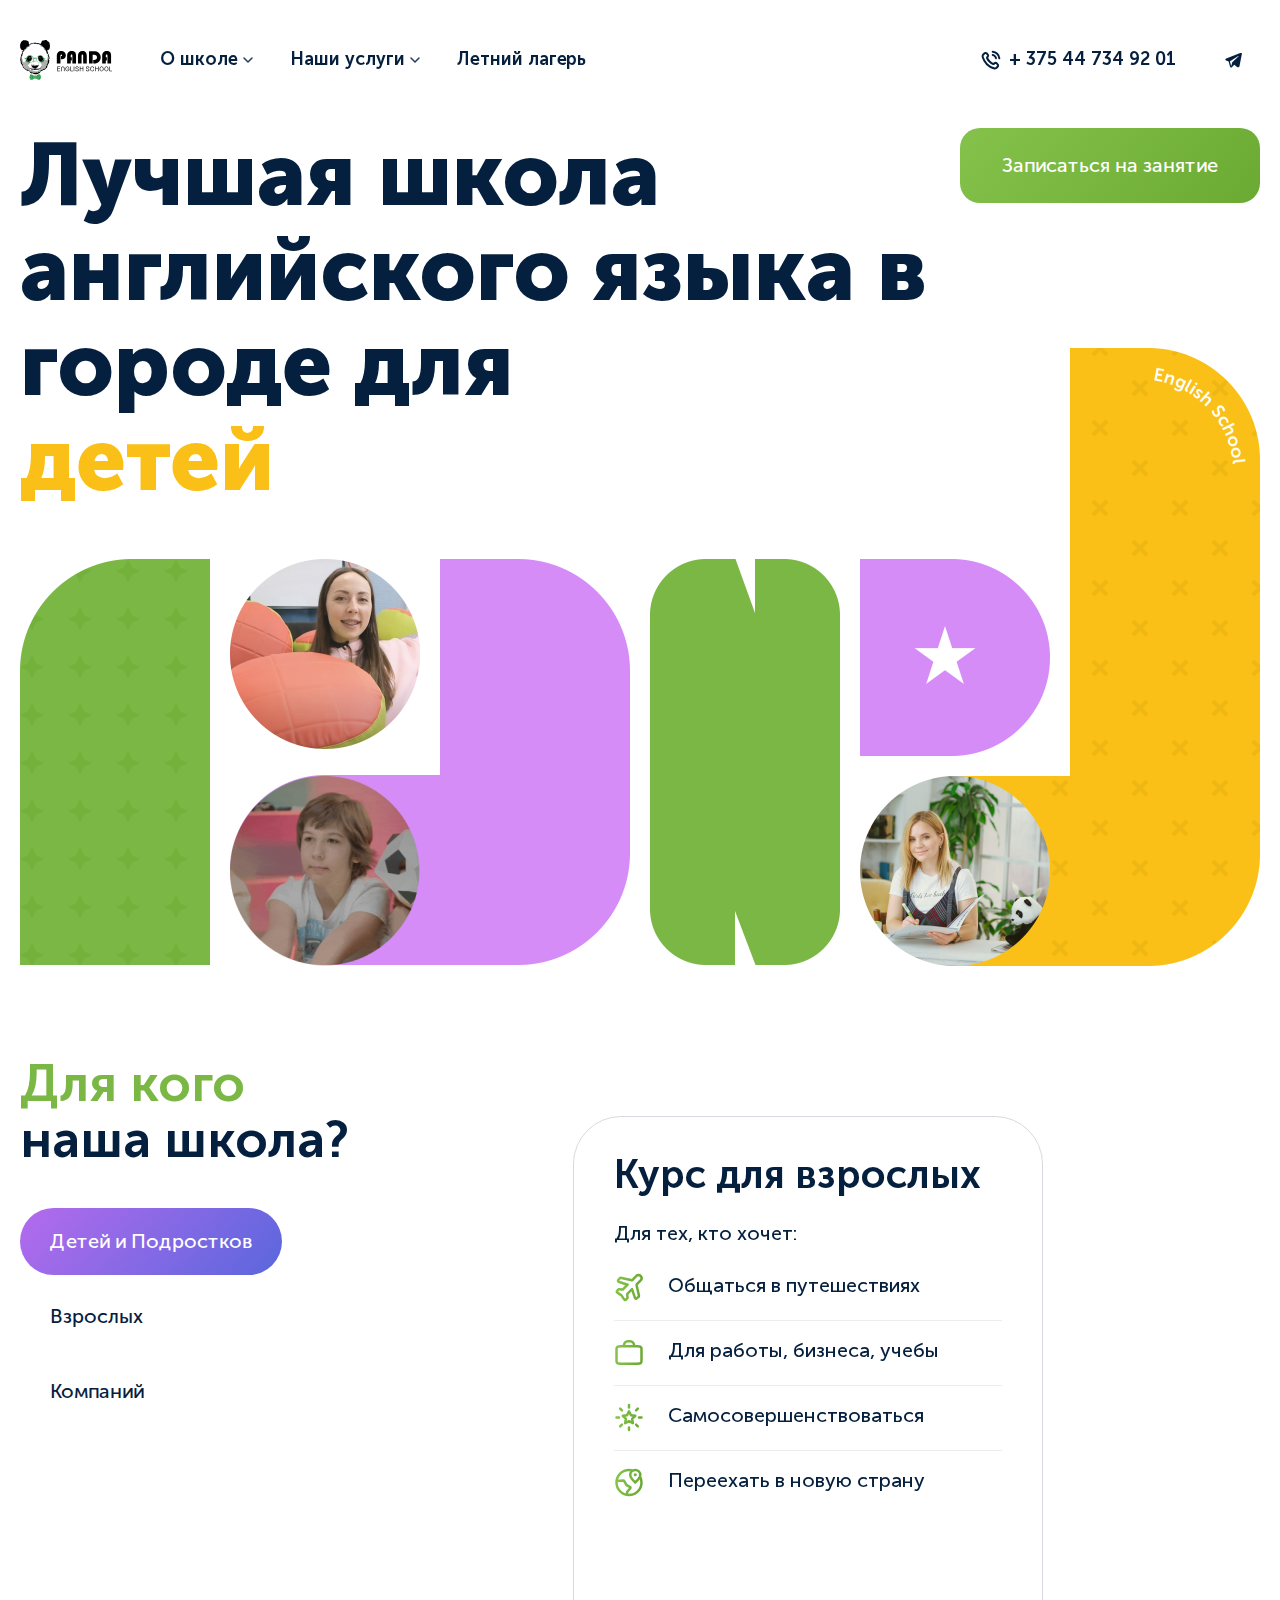
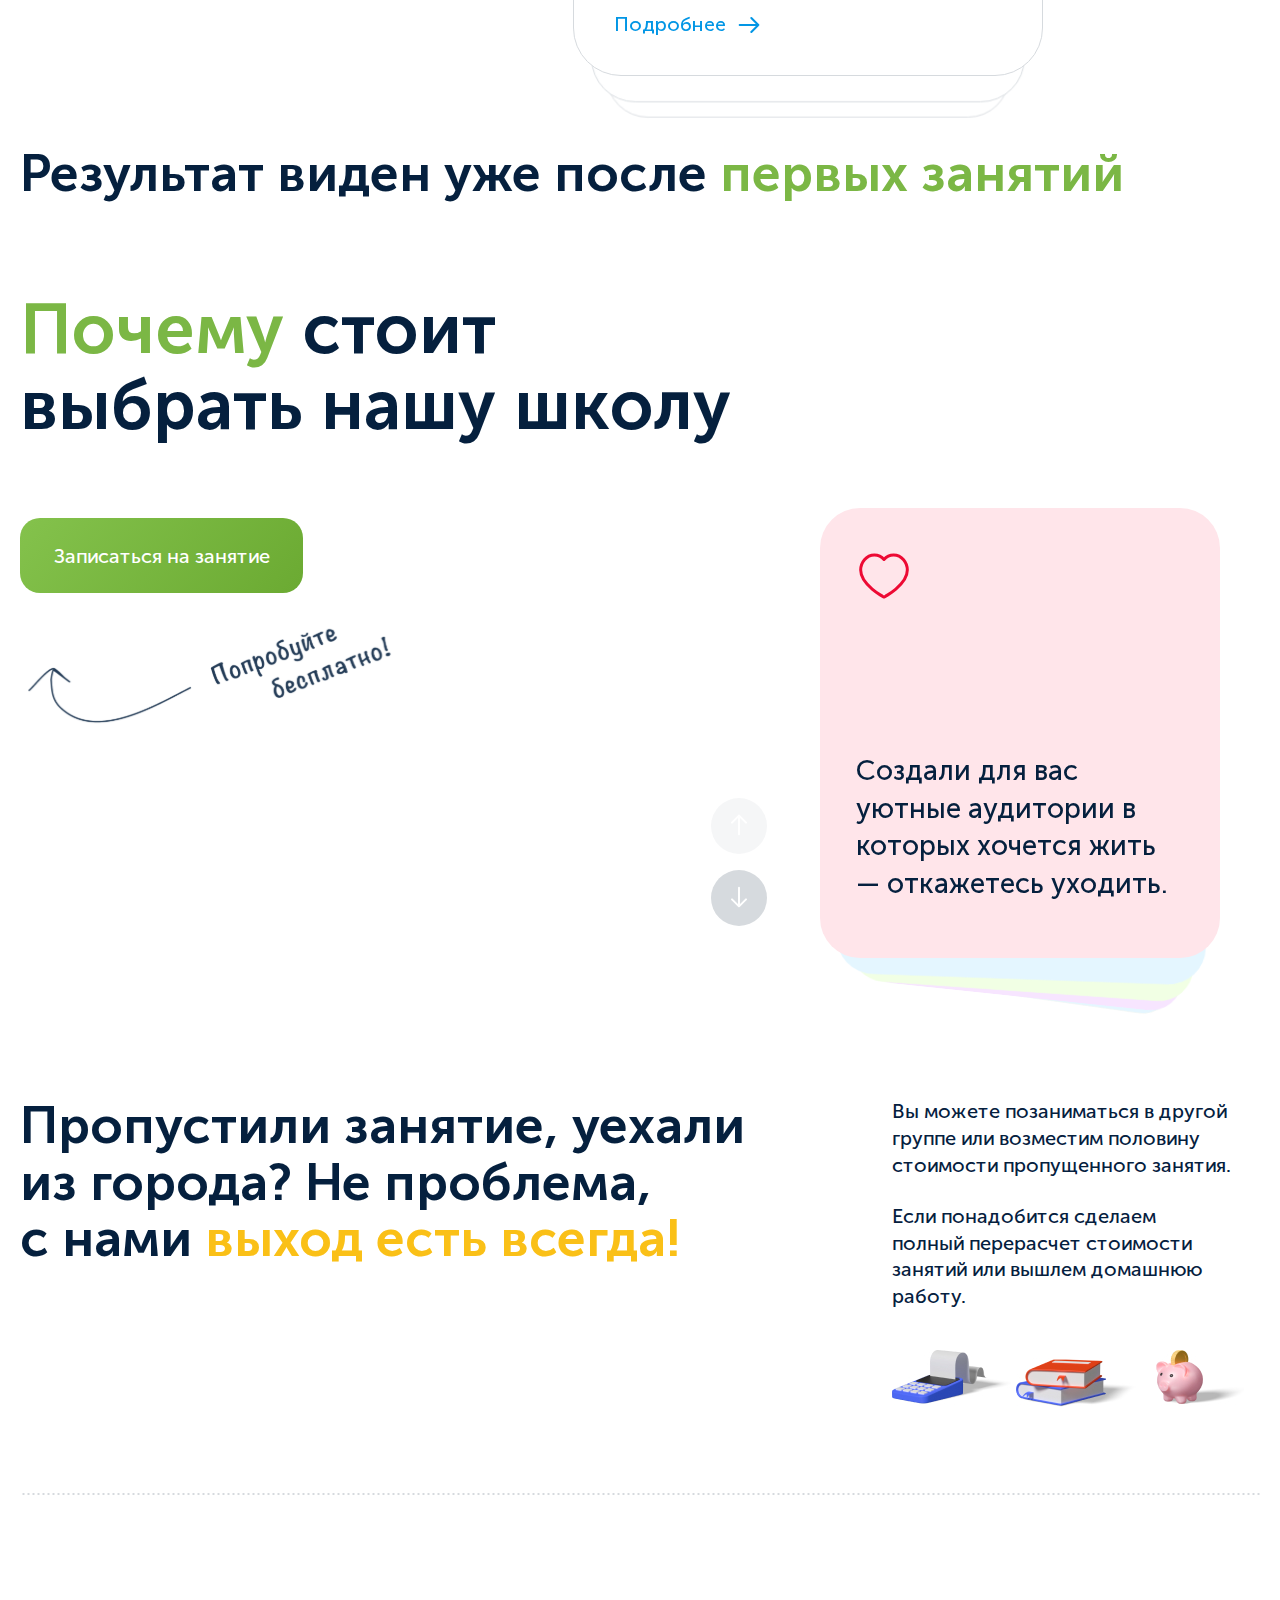
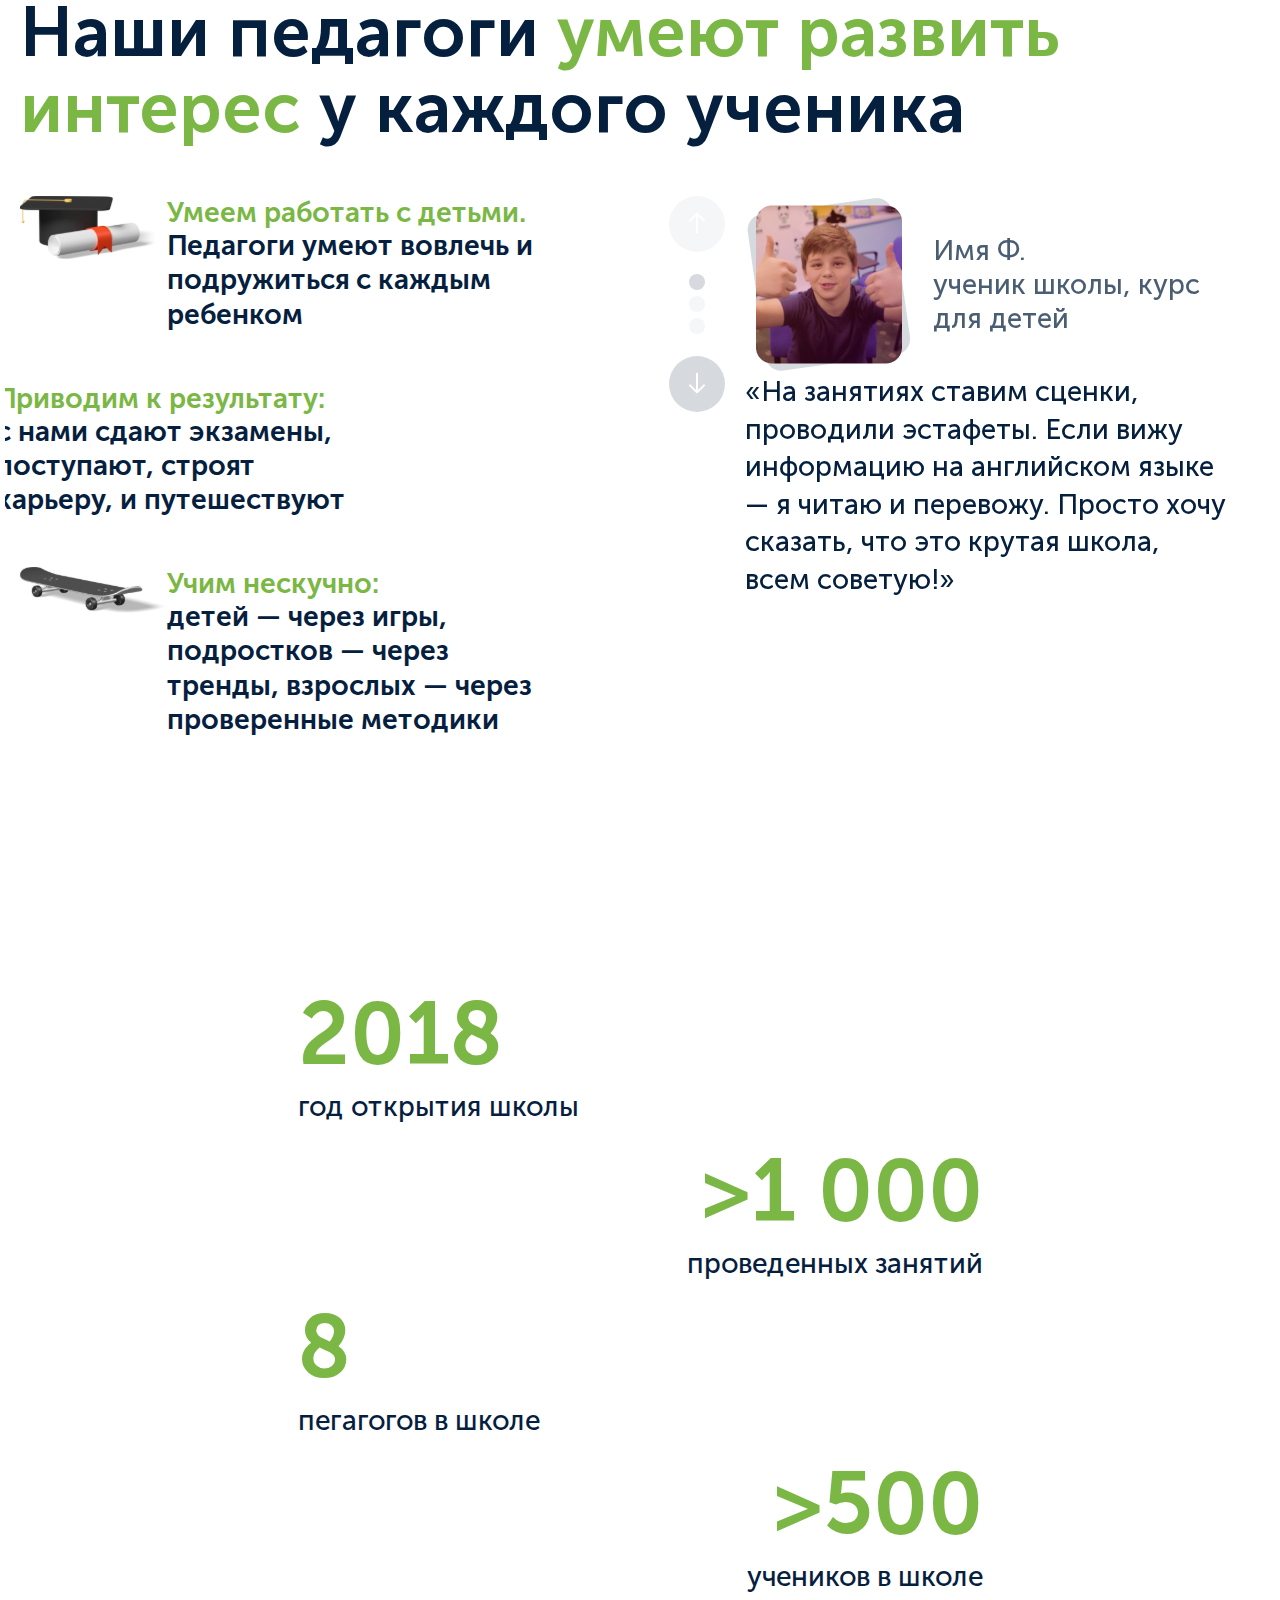
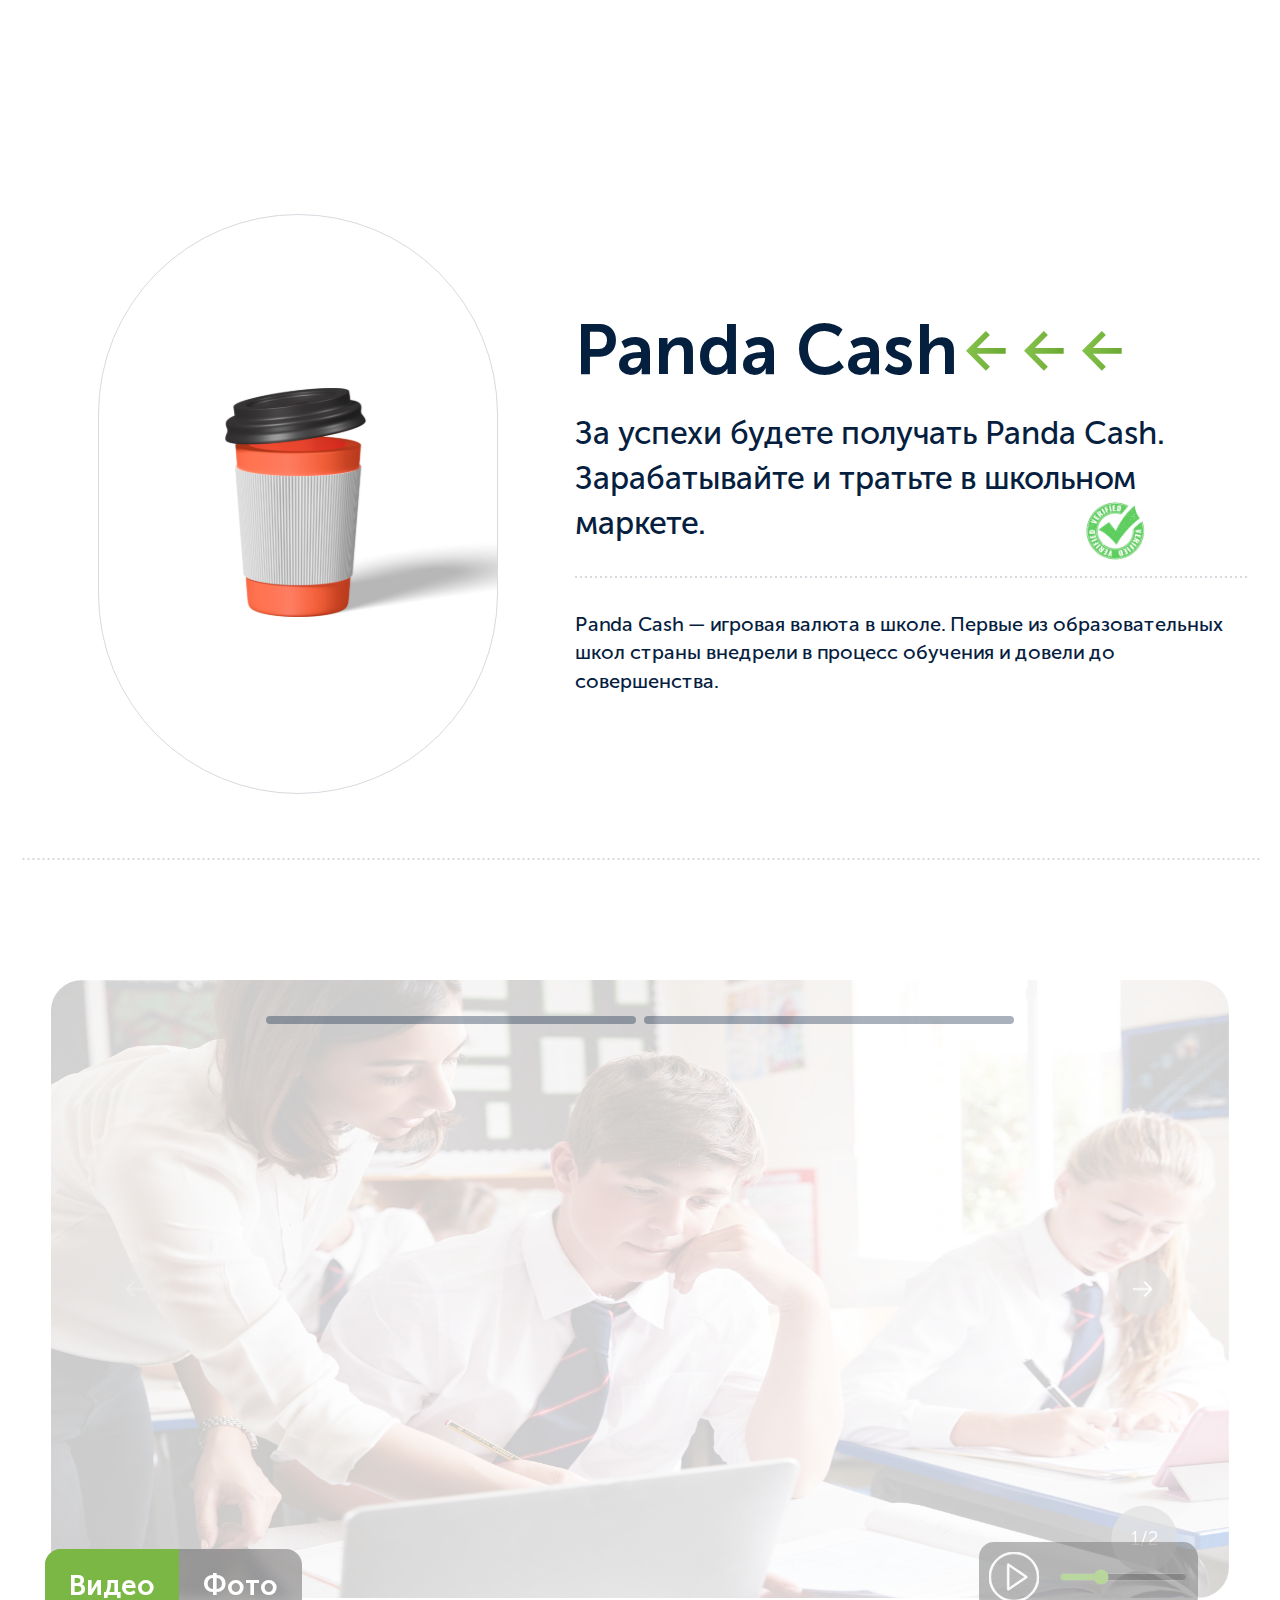
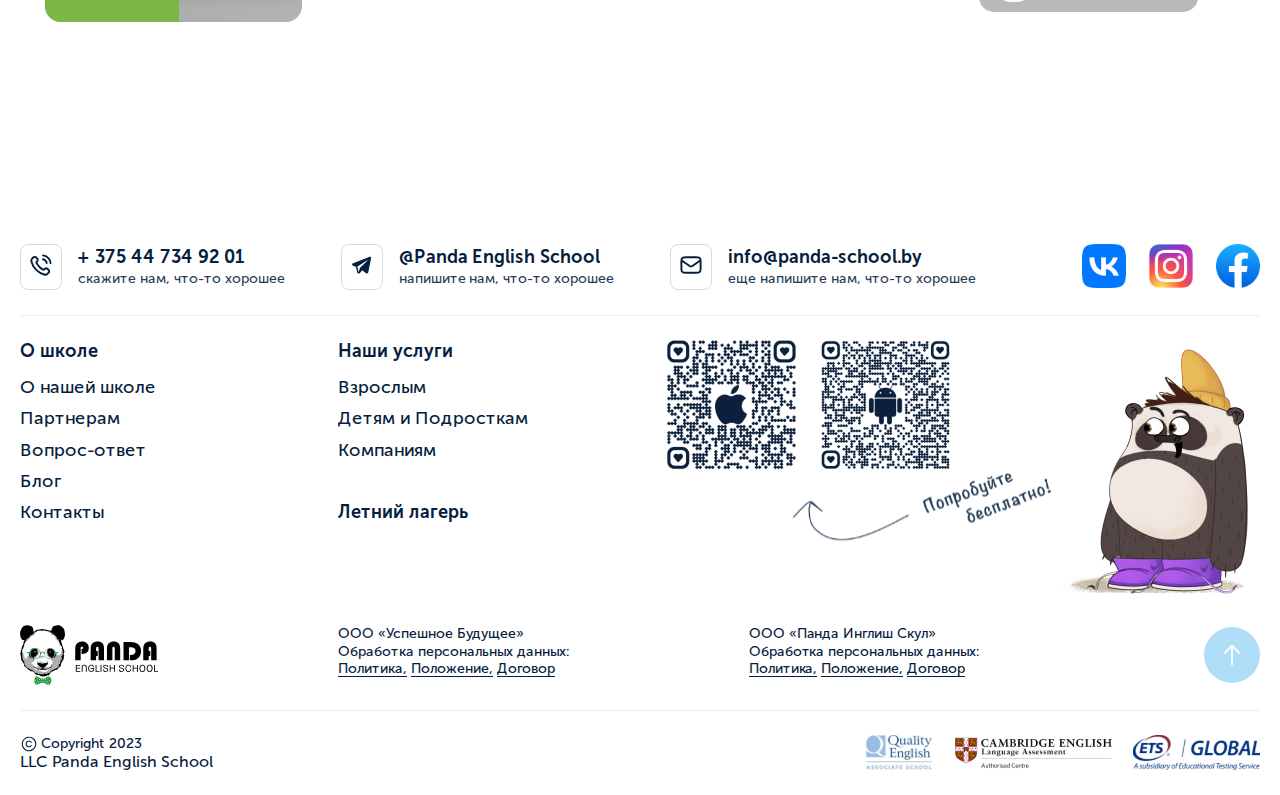
==== index.html @ 30f8fa8a "Add files via upload" ====
<!DOCTYPE html>
<html lang="ru">

<head>
    <meta charset="UTF-8">
    <meta http-equiv="X-UA-Compatible" content="IE=edge">
    <meta name="viewport" content="width=device-width, initial-scale=1.0">
    <link rel="shortcut icon" href="Images/Logos/Logo.svg">
    <link href="css/style.css" rel="stylesheet">
    <link rel="stylesheet" href="css/swiper-bundle.css">
    <title>Panda English School</title>
</head>


<body id="body" class="body">
    <div class="wrapper">
        <div class="header__top">
            <div class="container container__header">
                <div class="header__top-inner">
                    <div class="header__logo">
                        <a href="#">
                            <img src="Images/Logos/Logo-main.svg" alt="Логотип компании Panda English School">
                        </a>
                    </div>
                    <div class="nav">
                        <ul class="nav__list">
                            <li class="nav__items">
                                <div class="nav__title nav__title-menu1">
                                    <button class="nav__title-button">О школе</button>
                                    <div class="nav__title-arrow nav__title-arrow1">
                                        <svg width="12" height="24" viewBox="0 0 12 24" fill="none"
                                            xmlns="http://www.w3.org/2000/svg">
                                            <path d="M2 10L6 14L10 10" stroke="#05203E" stroke-opacity="0.88"
                                                stroke-width="1.5" stroke-linecap="round" stroke-linejoin="round" />
                                        </svg>
                                    </div>
                                </div>
                                <ul id="menu1" class="nav__items-plus nav__items-plus-special1">
                                    <li class="nav__item">
                                        <a href="#" class="nav__link">
                                            <svg width="20" height="20" viewBox="0 0 20 20" fill="none"
                                                xmlns="http://www.w3.org/2000/svg">
                                                <path
                                                    d="M10.8337 9.16667H14.8337C15.7671 9.16667 16.2338 9.16667 16.5903 9.34832C16.9039 9.50811 17.1589 9.76308 17.3187 10.0767C17.5003 10.4332 17.5003 10.8999 17.5003 11.8333V17.5M10.8337 17.5V5.16667C10.8337 4.23325 10.8337 3.76654 10.652 3.41002C10.4922 3.09641 10.2372 2.84144 9.92364 2.68166C9.56712 2.5 9.10041 2.5 8.16699 2.5H5.16699C4.23357 2.5 3.76686 2.5 3.41034 2.68166C3.09674 2.84144 2.84177 3.09641 2.68198 3.41002C2.50033 3.76654 2.50033 4.23325 2.50033 5.16667V17.5M18.3337 17.5H1.66699M5.41699 5.83333H7.91699M5.41699 9.16667H7.91699M5.41699 12.5H7.91699"
                                                    stroke="#05203E" stroke-width="1.5" stroke-linecap="round"
                                                    stroke-linejoin="round" />
                                            </svg>
                                            Наша команда
                                        </a>
                                    </li>
                                    <li class="nav__item">
                                        <a href="#" class="nav__link"><svg width="20" height="21" viewBox="0 0 20 21"
                                                fill="none" xmlns="http://www.w3.org/2000/svg">
                                                <path
                                                    d="M13.3332 6.33333C13.3332 5.55836 13.3332 5.17087 13.248 4.85295C13.0168 3.99022 12.3429 3.31635 11.4802 3.08519C11.1623 3 10.7748 3 9.99984 3C9.22486 3 8.83737 3 8.51946 3.08519C7.65673 3.31635 6.98286 3.99022 6.75169 4.85295C6.6665 5.17087 6.6665 5.55836 6.6665 6.33333M4.33317 18H15.6665C16.5999 18 17.0666 18 17.4232 17.8183C17.7368 17.6586 17.9917 17.4036 18.1515 17.09C18.3332 16.7335 18.3332 16.2668 18.3332 15.3333V9C18.3332 8.06658 18.3332 7.59987 18.1515 7.24335C17.9917 6.92975 17.7368 6.67478 17.4232 6.51499C17.0666 6.33333 16.5999 6.33333 15.6665 6.33333H4.33317C3.39975 6.33333 2.93304 6.33333 2.57652 6.51499C2.26292 6.67478 2.00795 6.92975 1.84816 7.24335C1.6665 7.59987 1.6665 8.06658 1.6665 9V15.3333C1.6665 16.2668 1.6665 16.7335 1.84816 17.09C2.00795 17.4036 2.26292 17.6586 2.57652 17.8183C2.93304 18 3.39975 18 4.33317 18Z"
                                                    stroke="#05203E" stroke-width="1.5" stroke-linecap="round"
                                                    stroke-linejoin="round" />
                                            </svg>
                                            Партнерам
                                        </a>
                                    </li>
                                    <li class="nav__item">
                                        <a href="#" class="nav__link">
                                            <svg width="20" height="20" viewBox="0 0 20 20" fill="none"
                                                xmlns="http://www.w3.org/2000/svg">
                                                <g clip-path="url(#clip0_569_7644)">
                                                    <path
                                                        d="M7.57533 7.5C7.77125 6.94306 8.15795 6.47343 8.66695 6.17428C9.17596 5.87514 9.7744 5.76579 10.3563 5.8656C10.9382 5.96541 11.466 6.26794 11.8462 6.71961C12.2264 7.17128 12.4345 7.74294 12.4337 8.33334C12.4337 10 9.93366 10.8333 9.93366 10.8333M10.0003 14.1667H10.0087M18.3337 10C18.3337 14.6024 14.6027 18.3333 10.0003 18.3333C5.39795 18.3333 1.66699 14.6024 1.66699 10C1.66699 5.39763 5.39795 1.66667 10.0003 1.66667C14.6027 1.66667 18.3337 5.39763 18.3337 10Z"
                                                        stroke="#05203E" stroke-width="1.5" stroke-linecap="round"
                                                        stroke-linejoin="round" />
                                                </g>
                                                <defs>
                                                    <clipPath id="clip0_569_7644">
                                                        <rect width="20" height="20" fill="white" />
                                                    </clipPath>
                                                </defs>
                                            </svg>
                                            Вопрос-ответ
                                        </a>
                                    </li>
                                    <li class="nav__item">
                                        <a href="#" class="nav__link">
                                            <svg width="20" height="21" viewBox="0 0 20 21" fill="none"
                                                xmlns="http://www.w3.org/2000/svg">
                                                <path
                                                    d="M8.33317 12.6123C9.36112 12.0181 10.6385 12.0181 11.6664 12.6123M1.6665 13L2.25108 7.15426C2.27324 6.93262 2.28432 6.8218 2.30132 6.72673C2.50169 5.60584 3.43417 4.76196 4.56944 4.67412C4.66573 4.66666 4.7771 4.66666 4.99984 4.66666M18.3332 13L17.7486 7.15426C17.7264 6.93263 17.7154 6.8218 17.6984 6.72673C17.498 5.60584 16.5655 4.76196 15.4302 4.67412C15.3339 4.66666 15.2226 4.66666 14.9998 4.66666M7.35686 10.643C8.65861 11.9447 8.65861 14.0553 7.35686 15.357C6.05512 16.6588 3.94457 16.6588 2.64281 15.357C1.34107 14.0553 1.34107 11.9447 2.64281 10.643C3.94456 9.34123 6.05511 9.34123 7.35686 10.643ZM17.3569 10.643C18.6586 11.9447 18.6586 14.0553 17.3569 15.357C16.0551 16.6588 13.9446 16.6588 12.6428 15.357C11.3411 14.0553 11.3411 11.9447 12.6428 10.643C13.9446 9.34123 16.0551 9.34123 17.3569 10.643Z"
                                                    stroke="#05203E" stroke-width="1.5" stroke-linecap="round"
                                                    stroke-linejoin="round" />
                                            </svg>
                                            Блог
                                        </a>
                                    </li>
                                    <li class="nav__item">
                                        <a href="#" class="nav__link">
                                            <svg width="20" height="20" viewBox="0 0 20 20" fill="none"
                                                xmlns="http://www.w3.org/2000/svg">
                                                <g clip-path="url(#clip0_569_7646)">
                                                    <path
                                                        d="M4.16699 11.9053C2.62419 12.5859 1.66699 13.5343 1.66699 14.5833C1.66699 16.6544 5.39795 18.3333 10.0003 18.3333C14.6027 18.3333 18.3337 16.6544 18.3337 14.5833C18.3337 13.5343 17.3765 12.5859 15.8337 11.9053M15.0003 6.66667C15.0003 10.0531 11.2503 11.6667 10.0003 14.1667C8.75033 11.6667 5.00033 10.0531 5.00033 6.66667C5.00033 3.90525 7.2389 1.66667 10.0003 1.66667C12.7617 1.66667 15.0003 3.90525 15.0003 6.66667ZM10.8337 6.66667C10.8337 7.12691 10.4606 7.5 10.0003 7.5C9.54009 7.5 9.16699 7.12691 9.16699 6.66667C9.16699 6.20643 9.54009 5.83334 10.0003 5.83334C10.4606 5.83334 10.8337 6.20643 10.8337 6.66667Z"
                                                        stroke="#05203E" stroke-width="1.5" stroke-linecap="round"
                                                        stroke-linejoin="round" />
                                                </g>
                                                <defs>
                                                    <clipPath id="clip0_569_7646">
                                                        <rect width="20" height="20" fill="white" />
                                                    </clipPath>
                                                </defs>
                                            </svg>
                                            Контакты
                                        </a>
                                    </li>
                                </ul>
                            </li>
                            <li class="nav__items ">
                                <div class="nav__title nav__title-menu2">
                                    <button class="nav__title-button">Наши услуги</button>
                                    <div class="nav__title-arrow nav__title-arrow2">
                                        <svg width="12" height="24" viewBox="0 0 12 24" fill="none"
                                            xmlns="http://www.w3.org/2000/svg">
                                            <path d="M2 10L6 14L10 10" stroke="#05203E" stroke-opacity="0.88"
                                                stroke-width="1.5" stroke-linecap="round" stroke-linejoin="round" />
                                        </svg>
                                    </div>
                                </div>
                                <ul id="menu2" class="nav__items-plus nav__items-plus-special2">
                                    <li class="nav__item">
                                        <a href="#" class="nav__link">
                                            <svg width="20" height="20" viewBox="0 0 20 20" fill="none"
                                                xmlns="http://www.w3.org/2000/svg">
                                                <path
                                                    d="M16.6663 17.5C16.6663 16.337 16.6663 15.7555 16.5228 15.2824C16.1996 14.217 15.366 13.3834 14.3006 13.0602C13.8275 12.9167 13.246 12.9167 12.083 12.9167H7.91634C6.75337 12.9167 6.17189 12.9167 5.69872 13.0602C4.63339 13.3834 3.79971 14.217 3.47654 15.2824C3.33301 15.7555 3.33301 16.337 3.33301 17.5M13.7497 6.25C13.7497 8.32107 12.0707 10 9.99967 10C7.92861 10 6.24967 8.32107 6.24967 6.25C6.24967 4.17893 7.92861 2.5 9.99967 2.5C12.0707 2.5 13.7497 4.17893 13.7497 6.25Z"
                                                    stroke="#05203E" stroke-width="1.5" stroke-linecap="round"
                                                    stroke-linejoin="round" />
                                            </svg>
                                            Взрослым
                                        </a>
                                    </li>
                                    <li class="nav__item">
                                        <a href="#" class="nav__link">
                                            <svg width="20" height="20" viewBox="0 0 20 20" fill="none"
                                                xmlns="http://www.w3.org/2000/svg">
                                                <path
                                                    d="M9.99967 18.1667C13.513 18.1667 16.483 15.3833 17.4555 12.1875C17.6738 11.4692 19.1663 11.4692 19.1663 9.91667C19.1663 8.36417 17.6597 8.27501 17.4159 7.52001C16.4047 4.38959 13.4663 1.66667 9.99967 1.66667C6.53092 1.66667 3.59134 4.39167 2.58176 7.52501C2.33926 8.27917 0.833008 8.33751 0.833008 9.91667C0.833008 11.4958 2.32967 11.4958 2.55592 12.2258C3.54009 15.4017 6.50051 18.1667 9.99967 18.1667Z"
                                                    stroke="#05203E" stroke-width="1.5" />
                                                <path d="M17.4163 7.52001C16.405 4.38959 13.4667 1.66667 10 1.66667"
                                                    stroke="#05203E" stroke-width="1.5" stroke-linecap="round" />
                                                <path
                                                    d="M7.95866 9C7.95866 9.34416 7.86533 9.64666 7.72533 9.85666C7.58408 10.0683 7.41199 10.1667 7.25033 10.1667C7.08866 10.1667 6.91699 10.0683 6.77533 9.85666C6.63533 9.64666 6.54199 9.34416 6.54199 9C6.54199 8.65541 6.63533 8.35333 6.77533 8.14333C6.91699 7.93166 7.08866 7.83333 7.25033 7.83333C7.41241 7.83333 7.58408 7.93166 7.72533 8.14333C7.86533 8.35333 7.95866 8.65583 7.95866 9ZM13.4587 9C13.4587 9.34416 13.3653 9.64666 13.2253 9.85666C13.0841 10.0683 12.912 10.1667 12.7503 10.1667C12.5887 10.1667 12.4166 10.0683 12.2753 9.85666C12.1353 9.64666 12.042 9.34416 12.042 9C12.042 8.65541 12.1353 8.35333 12.2753 8.14333C12.4166 7.93166 12.5887 7.83333 12.7503 7.83333C12.912 7.83333 13.0841 7.93166 13.2253 8.14333C13.3653 8.35333 13.4587 8.65583 13.4587 9Z"
                                                    fill="#05203E" stroke="#05203E" stroke-width="0.5" />
                                                <path fill-rule="evenodd" clip-rule="evenodd"
                                                    d="M7.70703 13.2292C8.5112 13.7708 9.27703 14.0417 10.0033 14.0417C10.7291 14.0417 11.4487 13.7713 12.1616 13.2313"
                                                    fill="#05203E" />
                                                <path
                                                    d="M7.70703 13.2292C8.5112 13.7708 9.27703 14.0417 10.0033 14.0417C10.7291 14.0417 11.4487 13.7712 12.1616 13.2312M13.2195 2.58333C13.3312 3.38916 13.0858 3.97791 12.4824 4.34958C11.8795 4.72125 10.8995 4.89541 9.54286 4.87208"
                                                    stroke="#05203E" stroke-width="1.5" stroke-linecap="round" />
                                            </svg>
                                            Детям и Подросткам
                                        </a>
                                    </li>
                                    <li class="nav__item">
                                        <a href="#" class="nav__link">
                                            <svg width="20" height="20" viewBox="0 0 20 20" fill="none"
                                                xmlns="http://www.w3.org/2000/svg">
                                                <path
                                                    d="M2.5 17.5H17.5M5 15V8.33333M8.33333 15V8.33333M11.6667 15V8.33333M15 15V8.33333M16.6667 5.83333L10.3533 1.88749C10.2252 1.80738 10.1611 1.76732 10.0923 1.75171C10.0315 1.7379 9.96845 1.7379 9.90767 1.75171C9.83894 1.76732 9.77485 1.80738 9.64667 1.88749L3.33333 5.83333H16.6667Z"
                                                    stroke="#05203E" stroke-width="1.5" stroke-linecap="round"
                                                    stroke-linejoin="round" />
                                            </svg>
                                            Компаниям
                                        </a>
                                    </li>
                                </ul>
                            </li>
                            <li class="nav__items">
                                <a href="#" class="nav__title  nav__title--special">Летний лагерь</a>
                            </li>
                        </ul>
                        <div class="nav__contacts">
                            <div class="socials socials__header">
                                <a href="#" class="socials__link">
                                    <img src="Images/Icons/Icons socials/vk 1.svg"
                                        alt="Логотип социальной сети Вконтакте">
                                </a>
                                <a href="#" class="socials__link">
                                    <img src="Images/Icons/Icons socials/inst 1.svg"
                                        alt="Логотип социальной сети Инстаграмм">
                                </a>
                                <a href="#" class="socials__link">
                                    <img src="Images/Icons/Icons socials/fb 1.svg"
                                        alt="Логотип социальной сети Фейсбук">
                                </a>
                                <a href="#" class="socials__link">
                                    <img src="Images/Icons/Icons socials/tg 1.svg"
                                        alt="Логотип социальной сети Телеграмм">
                                </a>
                            </div>
                            <div class="nav__contacts-tel">
                                <svg width="20" height="20" viewBox="0 0 20 20" fill="none"
                                    xmlns="http://www.w3.org/2000/svg">
                                    <g clip-path="url(#clip0_608_1579)">
                                        <path
                                            d="M11.708 4.99999C12.522 5.15879 13.27 5.55687 13.8564 6.14327C14.4428 6.72967 14.8409 7.47771 14.9997 8.29166M11.708 1.66666C13.3991 1.85452 14.976 2.6118 16.1799 3.81416C17.3838 5.01652 18.143 6.5925 18.333 8.28332M8.52219 11.5525C7.52088 10.5512 6.73022 9.41903 6.15022 8.21101C6.10033 8.10711 6.07539 8.05515 6.05622 7.98941C5.98812 7.75578 6.03704 7.4689 6.17871 7.27104C6.21858 7.21536 6.26621 7.16773 6.36147 7.07247C6.65281 6.78114 6.79848 6.63547 6.89372 6.48898C7.25288 5.93658 7.25288 5.22442 6.89372 4.67202C6.79848 4.52553 6.65281 4.37987 6.36147 4.08853L6.19908 3.92614C5.75621 3.48327 5.53478 3.26183 5.29696 3.14155C4.82399 2.90232 4.26544 2.90232 3.79247 3.14155C3.55465 3.26183 3.33322 3.48327 2.89035 3.92614L2.75899 4.0575C2.31763 4.49885 2.09696 4.71953 1.92842 5.01955C1.7414 5.35247 1.60693 5.86955 1.60807 6.2514C1.60909 6.59552 1.67585 6.83071 1.80935 7.30108C2.52683 9.82891 3.88056 12.2142 5.87054 14.2042C7.86052 16.1942 10.2458 17.5479 12.7737 18.2654C13.244 18.3989 13.4792 18.4656 13.8233 18.4667C14.2052 18.4678 14.7223 18.3333 15.0552 18.1463C15.3552 17.9778 15.5759 17.7571 16.0172 17.3157L16.1486 17.1844C16.5915 16.7415 16.8129 16.5201 16.9332 16.2823C17.1724 15.8093 17.1724 15.2507 16.9332 14.7778C16.8129 14.54 16.5915 14.3185 16.1486 13.8757L15.9862 13.7133C15.6949 13.4219 15.5492 13.2763 15.4027 13.181C14.8503 12.8219 14.1382 12.8219 13.5858 13.181C13.4393 13.2763 13.2936 13.4219 13.0023 13.7133C12.907 13.8085 12.8594 13.8562 12.8037 13.896C12.6058 14.0377 12.319 14.0866 12.0853 14.0185C12.0196 13.9994 11.9676 13.9744 11.8637 13.9245C10.6557 13.3445 9.52351 12.5539 8.52219 11.5525Z"
                                            stroke="#05203E" stroke-width="2" stroke-linecap="round"
                                            stroke-linejoin="round" />
                                    </g>
                                    <defs>
                                        <clipPath id="clip0_608_1579">
                                            <rect width="20" height="20" fill="white" />
                                        </clipPath>
                                    </defs>
                                </svg>
                                <a class="nav__contacts-button" href="tel:+375447349201">+ 375 44 734 92
                                    01</a>
                            </div>
                            <a href="#" class="nav__contacts-tg">
                                <svg width="20" height="20" viewBox="0 0 20 20" fill="none"
                                    xmlns="http://www.w3.org/2000/svg">
                                    <path fill-rule="evenodd" clip-rule="evenodd"
                                        d="M15.4023 16.4917V16.49L15.4173 16.4542L17.9165 3.85417V3.81417C17.9165 3.5 17.7998 3.22584 17.5481 3.06167C17.3273 2.9175 17.0731 2.9075 16.8948 2.92084C16.7288 2.93585 16.565 2.96939 16.4065 3.02084C16.3389 3.04263 16.2722 3.06709 16.2065 3.09417L16.1956 3.09834L2.26231 8.56417L2.25815 8.56584C2.21579 8.5803 2.17432 8.59727 2.13398 8.61667C2.03489 8.66119 1.93981 8.71416 1.84981 8.775C1.67065 8.89834 1.32981 9.18833 1.38731 9.64833C1.43481 10.03 1.69731 10.2717 1.87481 10.3975C1.97958 10.4709 2.09223 10.5324 2.21065 10.5808L2.23731 10.5925L2.24565 10.595L2.25148 10.5975L4.68981 11.4183C4.68148 11.5708 4.69648 11.7267 4.73731 11.8808L5.95815 16.5133C6.02484 16.7659 6.16895 16.9911 6.37025 17.1575C6.57154 17.324 6.81991 17.4231 7.08046 17.4412C7.34101 17.4592 7.60066 17.3951 7.82295 17.258C8.04524 17.1209 8.21899 16.9176 8.31981 16.6767L10.2265 14.6383L13.5006 17.1483L13.5473 17.1683C13.8448 17.2983 14.1223 17.3392 14.3765 17.305C14.6306 17.27 14.8323 17.1633 14.984 17.0425C15.1594 16.9003 15.2992 16.7191 15.3923 16.5133L15.399 16.4992L15.4015 16.4942L15.4023 16.4917ZM5.94565 11.5625C5.93213 11.5111 5.93534 11.4567 5.95482 11.4073C5.9743 11.3578 6.00904 11.3159 6.05398 11.2875L14.3215 6.0375C14.3215 6.0375 14.8081 5.74167 14.7906 6.0375C14.7906 6.0375 14.8773 6.08917 14.6165 6.33167C14.3698 6.5625 8.72398 12.0133 8.15231 12.565C8.12053 12.5959 8.09826 12.6352 8.08815 12.6783L7.16648 16.195L5.94565 11.5617V11.5625Z"
                                        fill="#05203E" />
                                </svg>
                            </a>
                        </div>
                    </div>
                    <a class="burger-icon" href="#">
                        <span></span>
                    </a>
                </div>
            </div>
        </div>
        <header class="header">
            <section class="header__hero hero">
                <div class="container">
                    <div class="hero__inner">
                        <div class="hero__content">
                            <h1 class="hero__title">Лучшая школа английского языка в городе для<span id="title-change"
                                    class="hero__title-mod">детей</span>
                            </h1>
                            <a href="#" class="hero__button button" id="button-change">
                                Записаться на занятие
                            </a>
                        </div>
                        <div class="hero__img">
                            <img src="Images/Content/hero.jpg"
                                alt="Дополнительный логотип компании Panda English School">
                        </div>
                    </div>
                </div>
            </section>
        </header>


        <main class="main">
            <section class="main__who who">
                <div class="container">
                    <div class="who__inner">
                        <div class="who__content">
                            <h3 class="who__title title52"><span>Для кого</span>
                                наша школа?
                            </h3>
                            <div class="who__pagination">
                            </div>
                        </div>
                        <div class="who__slider swiper" effect="cards" grab-cursor="true">
                            <div class="who__slider-inner swiper-wrapper">
                                <div class="who__slide swiper-slide">
                                    <div class="who__slide-content">
                                        <div class="who__slide-title">
                                            <h3>Курс для взрослых</h3>
                                        </div>
                                        <p class="who__slide-subtitle">Для тех, кто хочет:</p>
                                        <ul class="who__slide-list">
                                            <li class="who__slide-item">
                                                <img src="Images/Icons/icons-swiper/plane-swiper.svg" alt="">
                                                Общаться в путешествиях
                                            </li>
                                            <li class="who__slide-item">
                                                <img src="Images/Icons/icons-swiper/briefcase-swiper.svg" alt="">
                                                Для работы, бизнеса, учебы
                                            </li>
                                            <li class="who__slide-item">
                                                <img src="Images/Icons/icons-swiper/star-swiper.svg" alt="">
                                                Самосовершенствоваться
                                            </li>
                                            <li class="who__slide-item">
                                                <img src="Images/Icons/icons-swiper/globe-swiper.svg" alt="">
                                                Переехать в новую страну
                                            </li>
                                        </ul>
                                        <div class="who__slide-link">
                                            <a class="link-arrow" href="#">Подробнее
                                                <img src="Images/arrows/blue-right.svg" alt="">
                                            </a>
                                        </div>
                                    </div>
                                </div>
                                <div class="who__slide swiper-slide">
                                    <div class="who__slide-content">
                                        <div class="who__slide-title">
                                            <h3>Курс для детей и подростков</h3>
                                        </div>
                                        <p class="who__slide-subtitle">Для тех, кто хочет:</p>
                                        <ul class="who__slide-list">
                                            <li class="who__slide-item">
                                                <img src="Images/Icons/icons-swiper/Group-swiper.svg" alt="">
                                                Сделать первые успешные шаги перед начальной школой
                                            </li>
                                            <li class="who__slide-item">
                                                <img src="Images/Icons/icons-swiper/award-swiper.svg" alt="">
                                                Подтянуть знания в школе
                                            </li>
                                            <li class="who__slide-item">
                                                <img src="Images/Icons/icons-swiper/graduation-swiper.svg" alt="">
                                                Сдать вступительные экзамены, экзамен TOEFL
                                            </li>
                                            <li class="who__slide-item">
                                                <img src="Images/Icons/icons-swiper/lucide_brain-swiper.svg" alt="">
                                                Развивать память
                                            </li>
                                        </ul>
                                        <div class="who__slide-link">
                                            <a class="link-arrow" href="#">Подробнее
                                                <img src="Images/arrows/blue-right.svg" alt="">
                                            </a>
                                        </div>
                                    </div>
                                </div>
                                <div class="who__slide swiper-slide">
                                    <div class="who__slide-content">
                                        <div class="who__slide-title">
                                            <h3>Корпоративное обучение</h3>
                                        </div>
                                        <p class="who__slide-subtitle">Для тех, кто хочет:</p>
                                        <ul class="who__slide-list">
                                            <li class="who__slide-item">
                                                <img src="Images/Icons/icons-swiper/rocket-swiper.svg" alt="">
                                                Выйти на международный рынок, внедрять успешные стратегии
                                            </li>
                                            <li class="who__slide-item">
                                                <img src="Images/Icons/icons-swiper/trophy-swiper.svg" alt="">
                                                Повысить самодисциплину сотрудников
                                            </li>
                                            <li class="who__slide-item">
                                                <img src="Images/Icons/icons-swiper/diamond-swiper.svg" alt="">
                                                Сплотить коллектив, снизить текучесть кадров
                                            </li>
                                        </ul>
                                        <div class="who__slide-link">
                                            <a class="link-arrow" href="#">Подробнее
                                                <img src="Images/arrows/blue-right.svg" alt="">
                                            </a>
                                        </div>
                                    </div>
                                </div>
                            </div>
                        </div>
                        <div class="who__slider--mobile swiper">
                            <div class="who__slider-inner swiper-wrapper">
                                <div class="who__slide swiper-slide">
                                    <div class="who__slide-content">
                                        <div class="who__slide-title">
                                            <h3>Курс для взрослых</h3>
                                        </div>
                                        <p class="who__slide-subtitle">Для тех, кто хочет:</p>
                                        <ul class="who__slide-list">
                                            <li class="who__slide-item">
                                                <img src="Images/Icons/icons-swiper/plane-swiper.svg" alt="">
                                                Общаться в путешествиях
                                            </li>
                                            <li class="who__slide-item">
                                                <img src="Images/Icons/icons-swiper/briefcase-swiper.svg" alt="">
                                                Для работы, бизнеса, учебы
                                            </li>
                                            <li class="who__slide-item">
                                                <img src="Images/Icons/icons-swiper/star-swiper.svg" alt="">
                                                Самосовершенствоваться
                                            </li>
                                            <li class="who__slide-item">
                                                <img src="Images/Icons/icons-swiper/globe-swiper.svg" alt="">
                                                Переехать в новую страну
                                            </li>
                                        </ul>
                                        <div class="who__slide-link">
                                            <a class="link-arrow" href="#">Подробнее
                                                <img src="Images/arrows/blue-right.svg" alt="">
                                            </a>
                                        </div>
                                    </div>
                                </div>
                                <div class="who__slide swiper-slide">
                                    <div class="who__slide-content">
                                        <div class="who__slide-title">
                                            <h3>Курс для детей и подростков</h3>
                                        </div>
                                        <p class="who__slide-subtitle">Для тех, кто хочет:</p>
                                        <ul class="who__slide-list">
                                            <li class="who__slide-item">
                                                <img src="Images/Icons/icons-swiper/Group-swiper.svg" alt="">
                                                Сделать первые успешные шаги перед начальной школой
                                            </li>
                                            <li class="who__slide-item">
                                                <img src="Images/Icons/icons-swiper/award-swiper.svg" alt="">
                                                Подтянуть знания в школе
                                            </li>
                                            <li class="who__slide-item">
                                                <img src="Images/Icons/icons-swiper/graduation-swiper.svg" alt="">
                                                Сдать вступительные экзамены, экзамен TOEFL
                                            </li>
                                            <li class="who__slide-item">
                                                <img src="Images/Icons/icons-swiper/lucide_brain-swiper.svg" alt="">
                                                Развивать память
                                            </li>
                                        </ul>
                                        <div class="who__slide-link">
                                            <a class="link-arrow" href="#">Подробнее
                                                <img src="Images/arrows/blue-right.svg" alt="">
                                            </a>
                                        </div>
                                    </div>
                                </div>
                                <div class="who__slide swiper-slide">
                                    <div class="who__slide-content">
                                        <div class="who__slide-title">
                                            <h3>Корпоративное обучение</h3>
                                        </div>
                                        <p class="who__slide-subtitle">Для тех, кто хочет:</p>
                                        <ul class="who__slide-list">
                                            <li class="who__slide-item">
                                                <img src="Images/Icons/icons-swiper/rocket-swiper.svg" alt="">
                                                Выйти на международный рынок, внедрять успешные стратегии
                                            </li>
                                            <li class="who__slide-item">
                                                <img src="Images/Icons/icons-swiper/trophy-swiper.svg" alt="">
                                                Повысить самодисциплину сотрудников
                                            </li>
                                            <li class="who__slide-item">
                                                <img src="Images/Icons/icons-swiper/diamond-swiper.svg" alt="">
                                                Сплотить коллектив, снизить текучесть кадров
                                            </li>
                                        </ul>
                                        <div class="who__slide-link">
                                            <a class="link-arrow" href="#">Подробнее
                                                <img src="Images/arrows/blue-right.svg" alt="">
                                            </a>
                                        </div>
                                    </div>
                                </div>
                            </div>
                        </div>
                        <h3 class="who__text title52">Результат виден уже после <span>первых занятий</span></h3>
                    </div>
                </div>
            </section>
            <section class="main__why why">
                <div class="container">
                    <div class="why__inner">
                        <div class="why__first">
                            <h2 class="why__first-title title70"><span>Почему </span>стоит выбрать нашу школу</h2>
                            <div class="why__first-content">
                                <div class="why__button-inner">
                                    <div class="why__button-arrow"><img src="Images/Decor/text+arrow1.svg" alt=""></div>
                                    <a href="#" class="why__button button">
                                        Записаться на занятие
                                    </a>
                                </div>
                                <div class="why__slider swiper" effect="cards" grab-cursor="true">
                                    <div class="why__slider-wrapper swiper-wrapper">
                                        <div class="why__slide swiper-slide">
                                            <div class="why__slide-inner">
                                                <div class="why__slide-img">
                                                    <img src="Images/Icons/icons-swiper2/heart-swiper2.svg" alt="">
                                                </div>
                                                <div class="why__slide-text">Создали для вас уютные аудитории в которых
                                                    хочется
                                                    жить — откажетесь уходить.
                                                </div>
                                            </div>
                                        </div>
                                        <div class="why__slide swiper-slide">
                                            <div class="why__slide-inner">
                                                <div class="why__slide-img">
                                                    <img src="Images/Icons/icons-swiper2/book-swiper2.svg" alt="">
                                                </div>
                                                <div class="why__slide-text">Создали эффективный
                                                    учебник упражнений. Все аудиозаписи от насителей языка из Америки,
                                                    Австралии, Великобритании.
                                                </div>
                                            </div>
                                        </div>
                                        <div class="why__slide swiper-slide">
                                            <div class="why__slide-inner">
                                                <div class="why__slide-img">
                                                    <img src="Images/Icons/icons-swiper2/banks-wiper2.svg" alt="">
                                                </div>
                                                <div class="why__slide-text">За успехи будете получать Панда кэш.
                                                    Зарабатывайте и тратьте в школьном маркете.
                                                </div>
                                            </div>
                                        </div>
                                        <div class="why__slide swiper-slide">
                                            <div class="why__slide-inner">
                                                <div class="why__slide-img">
                                                    <img src="Images/Icons/icons-swiper2/beaker-swiper2.svg" alt="">
                                                </div>
                                                <div class="why__slide-text">Каждые 15 минут смена методики обучения,
                                                    это
                                                    эффективно и весело.
                                                </div>
                                            </div>
                                        </div>
                                        <div class="why__slide swiper-slide">
                                            <div class="why__slide-inner">
                                                <div class="why__slide-img">
                                                    <img src="Images/Icons/icons-swiper2/line-chart-up-swiper2.svg"
                                                        alt="">
                                                </div>
                                                <div class="why__slide-text">Контроль и прозрачность учебного процесса в
                                                    аналитическом отчете о достижениях, и индивидуальные рекомендации.
                                                </div>
                                            </div>
                                        </div>
                                        <div class="why__slide swiper-slide">
                                            <div class="why__slide-inner">
                                                <div class="why__slide-img">
                                                    <img src="Images/Icons/icons-swiper2/award-swiper2.svg" alt="">
                                                </div>
                                                <div class="why__slide-text">По окончанию выдаем сертификат.
                                                    У нас вы можете подтвердить знания на международном уровне.
                                                </div>
                                            </div>
                                        </div>
                                    </div>
                                </div>
                            </div>
                            <div class="why__navigation">
                                <div class="why__prev prev__swiper">
                                    <button class="prev__swiper-button">
                                        <svg xmlns="http://www.w3.org/2000/svg" width="28" height="28"
                                            viewBox="0 0 28 28" fill="none">
                                            <path d="M14 23.3333L14 4.66663M14 4.66663L7 11.6666M14 4.66663L21 11.6666"
                                                stroke="white" stroke-width="2" stroke-linecap="round"
                                                stroke-linejoin="round" />
                                        </svg>
                                    </button>
                                </div>
                                <div class="why__next next__swiper">
                                    <button class="next__swiper-button">
                                        <svg xmlns="http://www.w3.org/2000/svg" width="28" height="28"
                                            viewBox="0 0 28 28" fill="none">
                                            <path d="M14 23.3333L14 4.66663M14 4.66663L7 11.6666M14 4.66663L21 11.6666"
                                                stroke="white" stroke-width="2" stroke-linecap="round"
                                                stroke-linejoin="round" />
                                        </svg>
                                    </button>
                                </div>
                            </div>
                        </div>
                        <div class="why__second">
                            <h3 class="why__second-title title52">Пропустили занятие, уехали из города? Не проблема,
                                <br>с нами <span>выход есть всегда!</span>
                            </h3>
                            <div class="why__second-content">
                                <div class="why__second-text">
                                    <p class="why__second-paragraph">Вы можете позаниматься в другой группе или
                                        возместим половину стоимости
                                        пропущенного занятия. </p>
                                    <p class="why__second-paragraph">Если понадобится сделаем полный перерасчет
                                        стоимости занятий или вышлем домашнюю
                                        работу.</p>
                                </div>
                                <div class="why__second-imgbox">
                                    <img src="Images/Content/chek.jpg" alt="Касса">
                                    <img src="Images/Content/books.jpg" alt="Книги">
                                    <img src="Images/Content/pork.jpg" alt="Копилка свинья">
                                </div>
                            </div>
                        </div>
                    </div>
                </div>
            </section>
            <section class="main__skills skills">
                <div class="container">
                    <div class="skills__inner">
                        <h2 class="skills__title title70">
                            Наши педагоги <span>умеют развить интерес</span> у каждого ученика
                        </h2>
                        <div class="skills__content">
                            <div class="skills__textblock">
                                <ul class="skills__textblock-items">
                                    <li class="skills__textblock-item">
                                        <div class="skills__textblock-img1">
                                            <img src="Images/Content/education 1.svg" alt="">
                                        </div>
                                        <div class="skills__textblock-content">
                                            <h6 class="skills__textblock-title">Умеем работать с детьми.</h6>
                                            <p class="skills__textblock-text">Педагоги умеют вовлечь и подружиться с
                                                каждым ребенком</p>
                                        </div>
                                    </li>
                                    <li class="skills__textblock-item">
                                        <div class="skills__textblock-img2">
                                            <img src="Images/Content/target 3.svg" alt="">
                                        </div>
                                        <div class="skills__textblock-content">
                                            <h6 class="skills__textblock-title">Приводим к результату:</h6>
                                            <p class="skills__textblock-text">с нами сдают экзамены, поступают, строят
                                                карьеру, и путешествуют</p>
                                        </div>
                                    </li>
                                    <li class="skills__textblock-item">
                                        <div class="skills__textblock-img3">
                                            <img src="Images/Content/skate 1.svg" alt="">
                                        </div>
                                        <div class="skills__textblock-content">
                                            <h6 class="skills__textblock-title">Учим нескучно:</h6>
                                            <p class="skills__textblock-text">детей — через игры, подростков — через
                                                тренды, взрослых — через проверенные методики</p>
                                        </div>
                                    </li>
                                </ul>
                            </div>
                            <div class="skills__slider-box">
                                <div class="skills__navigation">
                                    <div class="skills__prev prev__swiper">
                                        <button class="prev__swiper-button">
                                            <svg xmlns="http://www.w3.org/2000/svg" width="28" height="28"
                                                viewBox="0 0 28 28" fill="none">
                                                <path
                                                    d="M14 23.3333L14 4.66663M14 4.66663L7 11.6666M14 4.66663L21 11.6666"
                                                    stroke="white" stroke-width="2" stroke-linecap="round"
                                                    stroke-linejoin="round" />
                                            </svg>
                                        </button>
                                    </div>
                                    <div class="skills__pagination swiper__pagination"></div>
                                    <div class="skills__next next__swiper">
                                        <button class="next__swiper-button">
                                            <svg xmlns="http://www.w3.org/2000/svg" width="28" height="28"
                                                viewBox="0 0 28 28" fill="none">
                                                <path
                                                    d="M14 23.3333L14 4.66663M14 4.66663L7 11.6666M14 4.66663L21 11.6666"
                                                    stroke="white" stroke-width="2" stroke-linecap="round"
                                                    stroke-linejoin="round" />
                                            </svg>
                                        </button>
                                    </div>
                                </div>
                                <div class="skills__slider swiper">
                                    <div class="skills__slider-wrapper swiper-wrapper">
                                        <div class="skills__slide swiper-slide">
                                            <div class="skills__slide-inner">
                                                <div class="skills__slide-student ">
                                                    <div class="skills__slide-img">
                                                        <img src="Images/Content/swiper-blockquote/swiper-blockquote-1.jpg"
                                                            alt="">
                                                    </div>
                                                    <div>
                                                        <div class="skills__slide-name">Имя Ф.</div>
                                                        <div class="skills__slide-about">ученик школы, курс для детей
                                                        </div>
                                                    </div>
                                                </div>
                                                <blockquote class="skills__slide-text">«На занятиях ставим сценки,
                                                    проводили
                                                    эстафеты. Если вижу информацию на английском языке
                                                    — я читаю и перевожу. Просто хочу сказать, что это крутая школа,
                                                    всем советую!»</blockquote>
                                            </div>
                                        </div>
                                        <div class="skills__slide swiper-slide">
                                            <div class="skills__slide-inner">
                                                <div class="skills__slide-student ">
                                                    <div class="skills__slide-img">
                                                        <img src="Images/Content/swiper-blockquote/swiper-blockquote-2.jpg"
                                                            alt="">
                                                    </div>
                                                    <div>
                                                        <div class="skills__slide-name">Имя Ф.</div>
                                                        <div class="skills__slide-about">
                                                            ученица школы, курс для взрослых
                                                        </div>
                                                    </div>
                                                </div>
                                                <blockquote class="skills__slide-text">«Нравится, как преподносится
                                                    материал, практически всегда говорим на английском языке.
                                                    И вообще, я прихожу в школу
                                                    за хорошим настроением»</blockquote>
                                            </div>
                                        </div>
                                        <div class="skills__slide swiper-slide">
                                            <div class="skills__slide-inner">
                                                <div class="skills__slide-student ">
                                                    <div class="skills__slide-img">
                                                        <img src="Images/Content/swiper-blockquote/swiper-blockquote-3.jpg"
                                                            alt="">
                                                    </div>
                                                    <div>
                                                        <div class="skills__slide-name">Женя Б.</div>
                                                        <div class="skills__slide-about">
                                                            ученица школы, курс корпоративный
                                                        </div>
                                                    </div>
                                                </div>
                                                <blockquote class="skills__slide-text">«Я улучшила грамматику и
                                                    разговорные навыки и уже говорю бегло. Не бойтесь начинать учить
                                                    английский — это интересно и весело»</blockquote>
                                            </div>
                                        </div>
                                    </div>
                                </div>
                            </div>
                            <div class="skills__slider-box--mobile">
                                <div class="skills__navigation">
                                    <div class="skills__prev--mobile prev__swiper">
                                        <button class="prev__swiper-button">
                                            <svg xmlns="http://www.w3.org/2000/svg" width="28" height="28"
                                                viewBox="0 0 28 28" fill="none">
                                                <path
                                                    d="M14 23.3333L14 4.66663M14 4.66663L7 11.6666M14 4.66663L21 11.6666"
                                                    stroke="white" stroke-width="2" stroke-linecap="round"
                                                    stroke-linejoin="round" />
                                            </svg>
                                        </button>
                                    </div>
                                    <div class="skills__pagination--mobile swiper__pagination"></div>
                                    <div class="skills__next--mobile next__swiper">
                                        <button class="next__swiper-button">
                                            <svg xmlns="http://www.w3.org/2000/svg" width="28" height="28"
                                                viewBox="0 0 28 28" fill="none">
                                                <path
                                                    d="M14 23.3333L14 4.66663M14 4.66663L7 11.6666M14 4.66663L21 11.6666"
                                                    stroke="white" stroke-width="2" stroke-linecap="round"
                                                    stroke-linejoin="round" />
                                            </svg>
                                        </button>
                                    </div>
                                </div>
                                <div class="skills__slider--mobile swiper">
                                    <div class="skills__slider-wrapper swiper-wrapper">
                                        <div class="skills__slide swiper-slide">
                                            <div class="skills__slide-inner">
                                                <div class="skills__slide-student ">
                                                    <div class="skills__slide-img">
                                                        <img src="Images/Content/swiper-blockquote/swiper-blockquote-1.jpg"
                                                            alt="">
                                                    </div>
                                                    <div>
                                                        <div class="skills__slide-name">Имя Ф.</div>
                                                        <div class="skills__slide-about">ученик школы, курс для детей
                                                        </div>
                                                    </div>
                                                </div>
                                                <blockquote class="skills__slide-text">«На занятиях ставим сценки,
                                                    проводили
                                                    эстафеты. Если вижу информацию на английском языке
                                                    — я читаю и перевожу. Просто хочу сказать, что это крутая школа,
                                                    всем советую!»</blockquote>
                                            </div>
                                        </div>
                                        <div class="skills__slide swiper-slide">
                                            <div class="skills__slide-inner">
                                                <div class="skills__slide-student ">
                                                    <div class="skills__slide-img">
                                                        <img src="Images/Content/swiper-blockquote/swiper-blockquote-2.jpg"
                                                            alt="">
                                                    </div>
                                                    <div>
                                                        <div class="skills__slide-name">Имя Ф.</div>
                                                        <div class="skills__slide-about">
                                                            ученица школы, курс для взрослых
                                                        </div>
                                                    </div>
                                                </div>
                                                <blockquote class="skills__slide-text">«Нравится, как преподносится
                                                    материал, практически всегда говорим на английском языке.
                                                    И вообще, я прихожу в школу
                                                    за хорошим настроением»</blockquote>
                                            </div>
                                        </div>
                                        <div class="skills__slide swiper-slide">
                                            <div class="skills__slide-inner">
                                                <div class="skills__slide-student ">
                                                    <div class="skills__slide-img">
                                                        <img src="Images/Content/swiper-blockquote/swiper-blockquote-3.jpg"
                                                            alt="">
                                                    </div>
                                                    <div>
                                                        <div class="skills__slide-name">Женя Б.</div>
                                                        <div class="skills__slide-about">
                                                            ученица школы, курс корпоративный
                                                        </div>
                                                    </div>
                                                </div>
                                                <blockquote class="skills__slide-text">«Я улучшила грамматику и
                                                    разговорные навыки и уже говорю бегло. Не бойтесь начинать учить
                                                    английский — это интересно и весело»</blockquote>
                                            </div>
                                        </div>
                                    </div>
                                </div>
                            </div>
                        </div>
                    </div>
                </div>
            </section>
            <section class="main__numbers numbers">
                <div class="container container__numbers">
                    <div class="numbers__inner">
                        <div class="numbers__items">
                            <div class="numbers__item">
                                <div class="numbers__item-number">
                                    2018
                                </div>
                                <div class="numbers__item-text">
                                    год открытия школы
                                </div>
                            </div>
                            <div class="numbers__item">
                                <div class="numbers__item-number">
                                    >1 000
                                </div>
                                <div class="numbers__item-text">
                                    проведенных занятий
                                </div>
                            </div>
                            <div class="numbers__item">
                                <div class="numbers__item-number">
                                    8
                                </div>
                                <div class="numbers__item-text">
                                    пегагогов в школе
                                </div>
                            </div>
                            <div class="numbers__item">
                                <div class="numbers__item-number">
                                    >500
                                </div>
                                <div class="numbers__item-text">
                                    учеников в школе
                                </div>
                            </div>
                        </div>
                    </div>
                </div>
            </section>
            <section class="main__bonus bonus">
                <div class="container">
                    <div class="bonus__inner">
                        <div class="bonus__slider swiper">
                            <div class="bonus__slider-inner swiper-wrapper">
                                <div class="bonus__slide swiper-slide">
                                    <img class="bonus__slide-img" src="Images/Content/slider-bonus/cup-slider.svg"
                                        alt="">
                                </div>
                                <div class="bonus__slide swiper-slide">
                                    <img class="bonus__slide-img" src="Images/Content/slider-bonus/bag-slider.svg"
                                        alt="">
                                </div>
                                <div class="bonus__slide swiper-slide">
                                    <img class="bonus__slide-img" src="Images/Content/slider-bonus/pencil-slider.svg"
                                        alt="">
                                </div>
                                <div class="bonus__slide swiper-slide">
                                    <img class="bonus__slide-img" src="Images/Content/slider-bonus/key-slider.svg"
                                        alt="">
                                </div>
                                <div class="bonus__slide swiper-slide">
                                    <img class="bonus__slide-img" src="Images/Content/slider-bonus/book-slider.svg"
                                        alt="">
                                </div>
                                <div class="bonus__slide swiper-slide">
                                    <img class="bonus__slide-img" src="Images/Content/slider-bonus/cup2-slider.svg"
                                        alt="">
                                </div>
                                <div class="bonus__slide swiper-slide">
                                    <img class="bonus__slide-img" src="Images/Content/slider-bonus/cube-slider.svg"
                                        alt="">
                                </div>
                            </div>
                        </div>
                        <div class="bonus__slider--mobile swiper">
                            <div class="bonus__slider-inner swiper-wrapper">
                                <div class="bonus__slide swiper-slide">
                                    <img class="bonus__slide-img"
                                        src="Images/Content/slider-bonus/mobile/cup-slider2.png" alt="">
                                </div>
                                <div class="bonus__slide swiper-slide">
                                    <img class="bonus__slide-img"
                                        src="Images/Content/slider-bonus/mobile/bag-slider2.png " alt="">
                                </div>
                                <div class="bonus__slide swiper-slide">
                                    <img class="bonus__slide-img"
                                        src="Images/Content/slider-bonus/mobile/pencil-slider2.png" alt="">
                                </div>
                                <div class="bonus__slide swiper-slide">
                                    <img class="bonus__slide-img"
                                        src="Images/Content/slider-bonus/mobile/key-slider2.png" alt="">
                                </div>
                                <div class="bonus__slide swiper-slide">
                                    <img class="bonus__slide-img"
                                        src="Images/Content/slider-bonus/mobile/book-slider2.png" alt="">
                                </div>
                                <div class="bonus__slide swiper-slide">
                                    <img class="bonus__slide-img"
                                        src="Images/Content/slider-bonus/mobile/cup2-slider2.png" alt="">
                                </div>
                                <div class="bonus__slide swiper-slide">
                                    <img class="bonus__slide-img"
                                        src="Images/Content/slider-bonus/mobile/cube-slider2.png" alt="">
                                </div>
                            </div>
                        </div>
                        <div class="bonus__content">
                            <div class="bonus__head">
                                <h2 class="bonus__title title70">Panda Cash </h2>
                                <img class="bonus__head-img" src="Images/arrows/green-left.svg" alt="">
                                <img class="bonus__head-img" src="Images/arrows/green-left.svg" alt="">
                                <img class="bonus__head-img" src="Images/arrows/green-left.svg" alt="">
                            </div>
                            <div class="bonus__text">За успехи будете получать Panda Cash. Зарабатывайте и тратьте в
                                школьном маркете.
                                <img src="Images/Content/quality-check.jpg" alt="">
                            </div>
                            <div class="bonus__anotation">Panda Cash — игровая валюта в школе. Первые из образовательных
                                школ страны внедрели в процесс обучения и довели до совершенства. </div>
                        </div>
                    </div>
                </div>
            </section>
            <section class="main__testimonials testimonials testimonials-video">
                <div class="container">
                    <div class="testimonials__inner">
                        <div class="testimonials__toggle">
                            <button class="testimonials__button testimonials__button--video">Видео</button>
                            <button class="testimonials__button testimonials__button--photo">Фото</button>
                        </div>
                        <div class="testimonials__slider swiper">
                            <div class="testimonials__slider-inner swiper-wrapper">
                                <div id="video-slide1" class="testimonials__slide swiper-slide">
                                    <video poster="Video/preview-school.png" id="testimonials__slide-video1" class="testimonials__slide-video"
                                        src="Video/video-school.mp4">
                                    </video>
                                    <div class="video__controls">
                                        <input id="video__controls-volume1" class="video__controls-volume" type="range"
                                            min="0" max="1" step="0.05" value="0.3">
                                        <div id="video__controls-play1" class="video__controls-play" title="play">
                                            <img class="play-button" src="Images/Icons/Video/play-button.svg" alt="">
                                            <img class="play-button" src="Images/Icons/Video/pause-button.svg" alt="">
                                        </div>
                                    </div>
                                    <div id="video-progress1" class="video__progress video__progress1">
                                        <div class="video__progress-filled"></div>
                                    </div>
                                </div>
                                <div id="video-slide2" class="testimonials__slide swiper-slide">
                                    <video poster="Video/preview-phys.png" id="testimonials__slide-video2" class="testimonials__slide-video"
                                        src="Video/video-phys.mp4">
                                    </video>
                                    <div class="video__controls">
                                        <input id="video__controls-volume2" class="video__controls-volume" type="range"
                                            min="0" max="1" step="0.05" value="0.3">
                                        <div id="video__controls-play2" class="video__controls-play" title="play">
                                            <img class="play-button" src="Images/Icons/Video/play-button.svg" alt="">
                                            <img class="play-button" src="Images/Icons/Video/pause-button.svg" alt="">
                                        </div>
                                    </div>
                                    <div id="video-progress2" class="video__progress video__progress2">
                                        <div class="video__progress-filled"></div>
                                    </div>
                                </div>
                            </div>
                            <div class="testimonials__slider-pagination swiper-pagination"></div>
                        </div>
                        <div class="testimonials__slider2 swiper">
                            <div class="testimonials__slider2-inner swiper-wrapper">
                                <div class="testimonials__slide2 swiper-slide">
                                    <img src="Images/Content/testimonials/photo-slider1.jpg" alt="">
                                </div>
                                <div class="testimonials__slide2 swiper-slide">
                                    <img src="Images/Content/testimonials/photo-slider2.jpg" alt="">
                                </div>
                            </div>
                            <div class="testimonials__slider2-nav">
                                <div class="testimonials__prev prev__swiper">
                                    <button class="prev__swiper-button">
                                        <svg xmlns="http://www.w3.org/2000/svg" width="28" height="28"
                                            viewBox="0 0 28 28" fill="none">
                                            <path d="M14 23.3333L14 4.66663M14 4.66663L7 11.6666M14 4.66663L21 11.6666"
                                                stroke="white" stroke-width="2" stroke-linecap="round"
                                                stroke-linejoin="round" />
                                        </svg>
                                    </button>
                                </div>
                                <div class="testimonials__next next__swiper">
                                    <button class="next__swiper-button">
                                        <svg xmlns="http://www.w3.org/2000/svg" width="28" height="28"
                                            viewBox="0 0 28 28" fill="none">
                                            <path d="M14 23.3333L14 4.66663M14 4.66663L7 11.6666M14 4.66663L21 11.6666"
                                                stroke="white" stroke-width="2" stroke-linecap="round"
                                                stroke-linejoin="round" />
                                        </svg>
                                    </button>
                                </div>
                            </div>
                            <div class="testimonials__slider2-pagination swiper-pagination">
                            </div>
                        </div>
                    </div>
            </section>
        </main>


        <footer class="footer footer__pc">
            <div class="container">
                <div class="footer__inner">
                    <div class="footer__row">
                        <div class="footer__socials">
                            <div class="footer__socials-info">
                                <div class="footer__socials-col">
                                    <div class="footer__socials-icon">
                                        <svg xmlns="http://www.w3.org/2000/svg" width="24" height="25"
                                            viewBox="0 0 24 25" fill="none">
                                            <path
                                                d="M14.0497 6.5C15.0264 6.69057 15.924 7.16826 16.6277 7.87194C17.3314 8.57561 17.8091 9.47326 17.9997 10.45M14.0497 2.5C16.0789 2.72544 17.9713 3.63417 19.4159 5.07701C20.8606 6.51984 21.7717 8.41101 21.9997 10.44M10.2266 14.3631C9.02506 13.1615 8.07627 11.8028 7.38028 10.3532C7.32041 10.2285 7.29048 10.1662 7.26748 10.0873C7.18576 9.80695 7.24446 9.46269 7.41447 9.22526C7.46231 9.15845 7.51947 9.10129 7.63378 8.98698C7.98338 8.63737 8.15819 8.46257 8.27247 8.28679C8.70347 7.6239 8.70347 6.76932 8.27247 6.10643C8.15819 5.93065 7.98338 5.75585 7.63378 5.40624L7.43891 5.21137C6.90747 4.67993 6.64174 4.41421 6.35636 4.26987C5.7888 3.9828 5.11854 3.9828 4.55098 4.26987C4.2656 4.41421 3.99987 4.67993 3.46843 5.21137L3.3108 5.36901C2.78117 5.89863 2.51636 6.16344 2.31411 6.52348C2.08969 6.92298 1.92833 7.54347 1.9297 8.0017C1.93092 8.41464 2.01103 8.69687 2.17124 9.26131C3.03221 12.2947 4.65668 15.1571 7.04466 17.545C9.43264 19.933 12.295 21.5575 15.3284 22.4185C15.8928 22.5787 16.1751 22.6588 16.588 22.66C17.0462 22.6614 17.6667 22.5 18.0662 22.2756C18.4263 22.0733 18.6911 21.8085 19.2207 21.2789L19.3783 21.1213C19.9098 20.5898 20.1755 20.3241 20.3198 20.0387C20.6069 19.4712 20.6069 18.8009 20.3198 18.2333C20.1755 17.948 19.9098 17.6822 19.3783 17.1508L19.1835 16.9559C18.8339 16.6063 18.6591 16.4315 18.4833 16.3172C17.8204 15.8862 16.9658 15.8862 16.3029 16.3172C16.1271 16.4315 15.9523 16.6063 15.6027 16.9559C15.4884 17.0702 15.4313 17.1274 15.3644 17.1752C15.127 17.3453 14.7828 17.404 14.5024 17.3222C14.4235 17.2992 14.3612 17.2693 14.2365 17.2094C12.7869 16.5134 11.4282 15.5646 10.2266 14.3631Z"
                                                stroke="#05203E" stroke-width="2" stroke-linecap="round"
                                                stroke-linejoin="round" />
                                        </svg>
                                    </div>
                                    <div class="footer__socials-content">
                                        <a class="footer__socials-link" href="tel:+375447349201">+ 375 44 734 92
                                            01</a>
                                        <p class="footer__socials-text">скажите нам, что-то хорошее</p>
                                    </div>
                                </div>
                                <div class="footer__socials-col">
                                    <div class="footer__socials-icon">
                                        <svg xmlns="http://www.w3.org/2000/svg" width="24" height="25"
                                            viewBox="0 0 24 25" fill="none">
                                            <path fill-rule="evenodd" clip-rule="evenodd"
                                                d="M18.483 20.2902V20.2882L18.501 20.2452L21.5 5.12518V5.07718C21.5 4.70018 21.36 4.37118 21.058 4.17418C20.793 4.00118 20.488 3.98918 20.274 4.00518C20.0748 4.0232 19.8782 4.06345 19.688 4.12518C19.6069 4.15133 19.5268 4.18069 19.448 4.21318L19.435 4.21818L2.715 10.7772L2.71 10.7792C2.65917 10.7965 2.60941 10.8169 2.561 10.8402C2.44209 10.8936 2.328 10.9572 2.22 11.0302C2.005 11.1782 1.596 11.5262 1.665 12.0782C1.722 12.5362 2.037 12.8262 2.25 12.9772C2.37573 13.0653 2.5109 13.1391 2.653 13.1972L2.685 13.2112L2.695 13.2142L2.702 13.2172L5.628 14.2022C5.618 14.3852 5.636 14.5722 5.685 14.7572L7.15 20.3162C7.23003 20.6192 7.40297 20.8895 7.64452 21.0892C7.88608 21.2889 8.18412 21.4079 8.49678 21.4296C8.80944 21.4512 9.12102 21.3743 9.38777 21.2098C9.65451 21.0453 9.86302 20.8013 9.984 20.5122L12.272 18.0662L16.201 21.0782L16.257 21.1022C16.614 21.2582 16.947 21.3072 17.252 21.2662C17.557 21.2242 17.799 21.0962 17.981 20.9512C18.1915 20.7805 18.3593 20.5631 18.471 20.3162L18.479 20.2992L18.482 20.2932L18.483 20.2902ZM7.135 14.3752C7.11878 14.3135 7.12263 14.2483 7.14601 14.1889C7.16939 14.1296 7.21107 14.0792 7.265 14.0452L17.186 7.74518C17.186 7.74518 17.77 7.39018 17.749 7.74518C17.749 7.74518 17.853 7.80718 17.54 8.09818C17.244 8.37518 10.469 14.9162 9.783 15.5782C9.74486 15.6152 9.71814 15.6624 9.706 15.7142L8.6 19.9342L7.135 14.3742V14.3752Z"
                                                fill="#05203E" />
                                        </svg>
                                    </div>
                                    <div class="footer__socials-content">
                                        <a class="footer__socials-link" href="#">@Panda English School</a>
                                        <p class="footer__socials-text">напишите нам, что-то хорошее</p>
                                    </div>
                                </div>
                                <div class="footer__socials-col">
                                    <div class="footer__socials-icon">
                                        <svg xmlns="http://www.w3.org/2000/svg" width="24" height="25"
                                            viewBox="0 0 24 25" fill="none">
                                            <path
                                                d="M2 7.5L10.1649 13.2154C10.8261 13.6783 11.1567 13.9097 11.5163 13.9993C11.8339 14.0785 12.1661 14.0785 12.4837 13.9993C12.8433 13.9097 13.1739 13.6783 13.8351 13.2154L22 7.5M6.8 20.5H17.2C18.8802 20.5 19.7202 20.5 20.362 20.173C20.9265 19.8854 21.3854 19.4265 21.673 18.862C22 18.2202 22 17.3802 22 15.7V9.3C22 7.61984 22 6.77976 21.673 6.13803C21.3854 5.57354 20.9265 5.1146 20.362 4.82698C19.7202 4.5 18.8802 4.5 17.2 4.5H6.8C5.11984 4.5 4.27976 4.5 3.63803 4.82698C3.07354 5.1146 2.6146 5.57354 2.32698 6.13803C2 6.77976 2 7.61984 2 9.3V15.7C2 17.3802 2 18.2202 2.32698 18.862C2.6146 19.4265 3.07354 19.8854 3.63803 20.173C4.27976 20.5 5.11984 20.5 6.8 20.5Z"
                                                stroke="#05203E" stroke-width="2" stroke-linecap="round"
                                                stroke-linejoin="round" />
                                        </svg>
                                    </div>
                                    <div class="footer__socials-content">
                                        <a class="footer__socials-link" href="#">info@panda-school.by</a>
                                        <p class="footer__socials-text">еще напишите нам, что-то хорошее</p>
                                    </div>
                                </div>
                            </div>
                            <div class="footer__col">
                                <div class="socials">
                                    <a href="#" class="socials__link">
                                        <img src="Images/Icons/Icons socials/vk 1.svg"
                                            alt="Логотип социальной сети Вконтакте">
                                    </a>
                                    <a href="#" class="socials__link">
                                        <img src="Images/Icons/Icons socials/inst 1.svg"
                                            alt="Логотип социальной сети Инстаграмм">
                                    </a>
                                    <a href="#" class="socials__link">
                                        <img src="Images/Icons/Icons socials/fb 1.svg"
                                            alt="Логотип социальной сети Фейсбук">
                                    </a>
                                </div>
                            </div>
                        </div>
                    </div>
                    <div class="footer__row">
                        <div class="footer__nav">
                            <div class="footer__nav-links">
                                <div class="footer__nav-col">
                                    <button class="footer__nav-title">
                                        <p class="footer__nav-text">О школе</p>
                                    </button>
                                    <ul class="footer__nav-list">
                                        <li class="footer__nav-item">
                                            <a href="#" class="footer__nav-link">О нашей школе</a>
                                        </li>
                                        <li class="footer__nav-item">
                                            <a href="#" class="footer__nav-link">Партнерам</a>
                                        </li>
                                        <li class="footer__nav-item">
                                            <a href="#" class="footer__nav-link">Вопрос-ответ</a>
                                        </li>
                                        <li class="footer__nav-item">
                                            <a href="#" class="footer__nav-link">Блог</a>
                                        </li>
                                        <li class="footer__nav-item">
                                            <a href="#" class="footer__nav-link">Контакты</a>
                                        </li>
                                    </ul>
                                </div>
                                <div class="footer__nav-col">
                                    <button class="footer__nav-title">
                                        <p class="footer__nav-text">Наши услуги</p>
                                    </button>
                                    <ul class="footer__nav-list">
                                        <li class="footer__nav-item">
                                            <a href="#" class="footer__nav-link">Взрослым</a>
                                        </li>
                                        <li class="footer__nav-item">
                                            <a href="#" class="footer__nav-link">Детям и Подросткам</a>
                                        </li>
                                        <li class="footer__nav-item">
                                            <a href="#" class="footer__nav-link">Компаниям</a>
                                        </li>
                                    </ul>
                                    <a href="#" class="footer__nav-link footer__nav-link--camp">Летний
                                        лагерь
                                    </a>
                                </div>
                            </div>
                            <div class="footer__nav-col">
                                <div class="footer__images">
                                    <div class="footer__images-qrs">
                                        <div class="footer__images-qr">
                                            <img src="Images/Footer/qr-code.jpg" alt="QR code для айфона">
                                        </div>
                                        <div class="footer__images-qr">
                                            <img src="Images/Footer/qr-code2.jpg" alt="QR code для андроида">
                                        </div>
                                    </div>
                                    <div class="footer__images-img">
                                        <div class="footer__images-img">
                                            <img src="Images/Footer/panda__img.jpg" alt="Рисунок панды">
                                        </div>
                                    </div>
                                </div>
                            </div>
                        </div>
                    </div>
                    <div class="footer__row">
                        <div class="footer__staff">
                            <div class="footer__staff-content">
                                <div class="footer__staff-logo">
                                    <a href="#"><img src="Images/Logos/Logo-main.svg"
                                            alt="Логотип компании Panda English School"></a>
                                </div>
                                <div class="footer__staff-info">
                                    <p>ООО «Успешное Будущее»</p>
                                    <p>
                                        Обработка персональных данных:
                                    </p>
                                    <a href="#">Политика,</a>
                                    <a href="#">Положение,</a>
                                    <a href="#">Договор</a>
                                </div>
                                <div class="footer__staff-info">
                                    <p>ООО «Панда Инглиш Скул»</p>
                                    <p>
                                        Обработка персональных данных:
                                    </p>
                                    <a href="#">Политика,</a>
                                    <a href="#">Положение,</a>
                                    <a href="#">Договор</a>
                                </div>
                            </div>
                            <div class="footer__staff-button">
                                <a href="#body" class="footer__staff-button-arrow">
                                    <svg width="28" height="28" viewBox="0 0 28 28" fill="none"
                                        xmlns="http://www.w3.org/2000/svg">
                                        <path d="M4.66699 14H23.3337M23.3337 14L16.3337 7M23.3337 14L16.3337 21"
                                            stroke="#0296E5" stroke-width="2" stroke-linecap="round"
                                            stroke-linejoin="round" />
                                    </svg>
                                </a>
                            </div>
                        </div>
                    </div>
                    <div class="footer__row">
                        <div class="footer__copyright">
                            <div class="footer__copyright-info">
                                <div class="footer__copyright-year">
                                    <svg width="18" height="18" viewBox="0 0 18 18" fill="none"
                                        xmlns="http://www.w3.org/2000/svg">
                                        <path
                                            d="M9 1.6875C7.55373 1.6875 6.13993 2.11637 4.9374 2.91988C3.73486 3.72339 2.7976 4.86544 2.24413 6.20163C1.69067 7.53781 1.54586 9.00811 1.82801 10.4266C2.11017 11.8451 2.80661 13.148 3.82928 14.1707C4.85196 15.1934 6.15492 15.8898 7.57341 16.172C8.99189 16.4541 10.4622 16.3093 11.7984 15.7559C13.1346 15.2024 14.2766 14.2651 15.0801 13.0626C15.8836 11.8601 16.3125 10.4463 16.3125 9C16.3105 7.06123 15.5394 5.20246 14.1685 3.83154C12.7975 2.46063 10.9388 1.68955 9 1.6875ZM9 15.1875C7.77623 15.1875 6.57994 14.8246 5.56241 14.1447C4.54488 13.4648 3.75182 12.4985 3.2835 11.3679C2.81518 10.2372 2.69265 8.99314 2.93139 7.79288C3.17014 6.59262 3.75944 5.49011 4.62478 4.62478C5.49012 3.75944 6.59262 3.17014 7.79288 2.93139C8.99314 2.69264 10.2372 2.81518 11.3679 3.2835C12.4985 3.75181 13.4648 4.54488 14.1447 5.56241C14.8246 6.57994 15.1875 7.77623 15.1875 9C15.1856 10.6405 14.5331 12.2132 13.3732 13.3732C12.2132 14.5331 10.6405 15.1856 9 15.1875ZM6.75 9C6.75 9.47224 6.89859 9.9325 7.17471 10.3156C7.45083 10.6987 7.84049 10.9852 8.28849 11.1345C8.73649 11.2839 9.22013 11.2885 9.67088 11.1477C10.1216 11.0069 10.5167 10.7278 10.8 10.35C10.8896 10.2307 11.023 10.1518 11.1707 10.1308C11.3185 10.1097 11.4685 10.1482 11.5879 10.2379C11.7072 10.3275 11.7861 10.4608 11.8071 10.6086C11.8281 10.7563 11.7896 10.9064 11.7 11.0257C11.2749 11.5922 10.6823 12.0106 10.0062 12.2217C9.33011 12.4327 8.60475 12.4257 7.93285 12.2017C7.26094 11.9776 6.67656 11.5478 6.26246 10.9732C5.84836 10.3986 5.62553 9.70828 5.62553 9C5.62553 8.29172 5.84836 7.60139 6.26246 7.02678C6.67656 6.45217 7.26094 6.0224 7.93285 5.79833C8.60475 5.57427 9.33011 5.56727 10.0062 5.77832C10.6823 5.98937 11.2749 6.40778 11.7 6.9743C11.7444 7.03339 11.7767 7.10065 11.795 7.17222C11.8134 7.2438 11.8175 7.31829 11.8071 7.39145C11.7967 7.46461 11.772 7.535 11.7343 7.5986C11.6967 7.66221 11.6469 7.71778 11.5879 7.76215C11.5288 7.80652 11.4615 7.83881 11.3899 7.85718C11.3184 7.87556 11.2439 7.87966 11.1707 7.86924C11.0975 7.85883 11.0272 7.83411 10.9635 7.79649C10.8999 7.75887 10.8444 7.7091 10.8 7.65C10.5167 7.27221 10.1216 6.99315 9.67088 6.85234C9.22013 6.71154 8.73649 6.71613 8.28849 6.86546C7.84049 7.0148 7.45083 7.3013 7.17471 7.6844C6.89859 8.0675 6.75 8.52776 6.75 9Z"
                                            fill="#05203E" />
                                    </svg>
                                    <p>Copyright 2023</p>
                                </div>
                                <p>LLC Panda English School</p>
                            </div>
                            <div class="footer__copyright-logos">
                                <img src="Images/Logos/Associane school.svg" alt="Логотип компании Quality English">
                                <img src="Images/Logos/Authorised-Centre_CMYK 1.svg"
                                    alt="Логотип компании Cambridge English">
                                <img src="Images/Logos/ets.svg" alt="Логотип компании ETS Global">
                            </div>
                        </div>
                    </div>
                </div>
            </div>
        </footer>
        <footer class="footer footer__mobile">
            <div class="container">
                <div class="footer__inner">
                    <div class="footer__row">
                        <div class="footer__socials">
                            <div class="footer__socials-info">
                                <div class="footer__socials-col">
                                    <div class="footer__socials-icon">
                                        <svg xmlns="http://www.w3.org/2000/svg" width="24" height="25"
                                            viewBox="0 0 24 25" fill="none">
                                            <path
                                                d="M14.0497 6.5C15.0264 6.69057 15.924 7.16826 16.6277 7.87194C17.3314 8.57561 17.8091 9.47326 17.9997 10.45M14.0497 2.5C16.0789 2.72544 17.9713 3.63417 19.4159 5.07701C20.8606 6.51984 21.7717 8.41101 21.9997 10.44M10.2266 14.3631C9.02506 13.1615 8.07627 11.8028 7.38028 10.3532C7.32041 10.2285 7.29048 10.1662 7.26748 10.0873C7.18576 9.80695 7.24446 9.46269 7.41447 9.22526C7.46231 9.15845 7.51947 9.10129 7.63378 8.98698C7.98338 8.63737 8.15819 8.46257 8.27247 8.28679C8.70347 7.6239 8.70347 6.76932 8.27247 6.10643C8.15819 5.93065 7.98338 5.75585 7.63378 5.40624L7.43891 5.21137C6.90747 4.67993 6.64174 4.41421 6.35636 4.26987C5.7888 3.9828 5.11854 3.9828 4.55098 4.26987C4.2656 4.41421 3.99987 4.67993 3.46843 5.21137L3.3108 5.36901C2.78117 5.89863 2.51636 6.16344 2.31411 6.52348C2.08969 6.92298 1.92833 7.54347 1.9297 8.0017C1.93092 8.41464 2.01103 8.69687 2.17124 9.26131C3.03221 12.2947 4.65668 15.1571 7.04466 17.545C9.43264 19.933 12.295 21.5575 15.3284 22.4185C15.8928 22.5787 16.1751 22.6588 16.588 22.66C17.0462 22.6614 17.6667 22.5 18.0662 22.2756C18.4263 22.0733 18.6911 21.8085 19.2207 21.2789L19.3783 21.1213C19.9098 20.5898 20.1755 20.3241 20.3198 20.0387C20.6069 19.4712 20.6069 18.8009 20.3198 18.2333C20.1755 17.948 19.9098 17.6822 19.3783 17.1508L19.1835 16.9559C18.8339 16.6063 18.6591 16.4315 18.4833 16.3172C17.8204 15.8862 16.9658 15.8862 16.3029 16.3172C16.1271 16.4315 15.9523 16.6063 15.6027 16.9559C15.4884 17.0702 15.4313 17.1274 15.3644 17.1752C15.127 17.3453 14.7828 17.404 14.5024 17.3222C14.4235 17.2992 14.3612 17.2693 14.2365 17.2094C12.7869 16.5134 11.4282 15.5646 10.2266 14.3631Z"
                                                stroke="#05203E" stroke-width="2" stroke-linecap="round"
                                                stroke-linejoin="round" />
                                        </svg>
                                    </div>
                                    <div class="footer__socials-content">
                                        <a class="footer__socials-link" href="tel:+375447349201">+ 375 44 734 92
                                            01</a>
                                        <p class="footer__socials-text">скажите нам, что-то хорошее</p>
                                    </div>
                                </div>
                                <div class="footer__socials-col">
                                    <div class="footer__socials-icon">
                                        <svg xmlns="http://www.w3.org/2000/svg" width="24" height="25"
                                            viewBox="0 0 24 25" fill="none">
                                            <path fill-rule="evenodd" clip-rule="evenodd"
                                                d="M18.483 20.2902V20.2882L18.501 20.2452L21.5 5.12518V5.07718C21.5 4.70018 21.36 4.37118 21.058 4.17418C20.793 4.00118 20.488 3.98918 20.274 4.00518C20.0748 4.0232 19.8782 4.06345 19.688 4.12518C19.6069 4.15133 19.5268 4.18069 19.448 4.21318L19.435 4.21818L2.715 10.7772L2.71 10.7792C2.65917 10.7965 2.60941 10.8169 2.561 10.8402C2.44209 10.8936 2.328 10.9572 2.22 11.0302C2.005 11.1782 1.596 11.5262 1.665 12.0782C1.722 12.5362 2.037 12.8262 2.25 12.9772C2.37573 13.0653 2.5109 13.1391 2.653 13.1972L2.685 13.2112L2.695 13.2142L2.702 13.2172L5.628 14.2022C5.618 14.3852 5.636 14.5722 5.685 14.7572L7.15 20.3162C7.23003 20.6192 7.40297 20.8895 7.64452 21.0892C7.88608 21.2889 8.18412 21.4079 8.49678 21.4296C8.80944 21.4512 9.12102 21.3743 9.38777 21.2098C9.65451 21.0453 9.86302 20.8013 9.984 20.5122L12.272 18.0662L16.201 21.0782L16.257 21.1022C16.614 21.2582 16.947 21.3072 17.252 21.2662C17.557 21.2242 17.799 21.0962 17.981 20.9512C18.1915 20.7805 18.3593 20.5631 18.471 20.3162L18.479 20.2992L18.482 20.2932L18.483 20.2902ZM7.135 14.3752C7.11878 14.3135 7.12263 14.2483 7.14601 14.1889C7.16939 14.1296 7.21107 14.0792 7.265 14.0452L17.186 7.74518C17.186 7.74518 17.77 7.39018 17.749 7.74518C17.749 7.74518 17.853 7.80718 17.54 8.09818C17.244 8.37518 10.469 14.9162 9.783 15.5782C9.74486 15.6152 9.71814 15.6624 9.706 15.7142L8.6 19.9342L7.135 14.3742V14.3752Z"
                                                fill="#05203E" />
                                        </svg>
                                    </div>
                                    <div class="footer__socials-content">
                                        <a class="footer__socials-link" href="#">@Panda English School</a>
                                        <p class="footer__socials-text">напишите нам, что-то хорошее</p>
                                    </div>
                                </div>
                                <div class="footer__socials-col">
                                    <div class="footer__socials-icon">
                                        <svg xmlns="http://www.w3.org/2000/svg" width="24" height="25"
                                            viewBox="0 0 24 25" fill="none">
                                            <path
                                                d="M2 7.5L10.1649 13.2154C10.8261 13.6783 11.1567 13.9097 11.5163 13.9993C11.8339 14.0785 12.1661 14.0785 12.4837 13.9993C12.8433 13.9097 13.1739 13.6783 13.8351 13.2154L22 7.5M6.8 20.5H17.2C18.8802 20.5 19.7202 20.5 20.362 20.173C20.9265 19.8854 21.3854 19.4265 21.673 18.862C22 18.2202 22 17.3802 22 15.7V9.3C22 7.61984 22 6.77976 21.673 6.13803C21.3854 5.57354 20.9265 5.1146 20.362 4.82698C19.7202 4.5 18.8802 4.5 17.2 4.5H6.8C5.11984 4.5 4.27976 4.5 3.63803 4.82698C3.07354 5.1146 2.6146 5.57354 2.32698 6.13803C2 6.77976 2 7.61984 2 9.3V15.7C2 17.3802 2 18.2202 2.32698 18.862C2.6146 19.4265 3.07354 19.8854 3.63803 20.173C4.27976 20.5 5.11984 20.5 6.8 20.5Z"
                                                stroke="#05203E" stroke-width="2" stroke-linecap="round"
                                                stroke-linejoin="round" />
                                        </svg>
                                    </div>
                                    <div class="footer__socials-content">
                                        <a class="footer__socials-link" href="#">info@panda-school.by</a>
                                        <p class="footer__socials-text">еще напишите нам, что-то хорошее</p>
                                    </div>
                                </div>
                            </div>
                            <div class="footer__col">
                                <div class="socials">
                                    <a href="#" class="socials__link">
                                        <img src="Images/Icons/Icons socials/vk 1.svg"
                                            alt="Логотип социальной сети Вконтакте">
                                    </a>
                                    <a href="#" class="socials__link">
                                        <img src="Images/Icons/Icons socials/inst 1.svg"
                                            alt="Логотип социальной сети Инстаграмм">
                                    </a>
                                    <a href="#" class="socials__link">
                                        <img src="Images/Icons/Icons socials/fb 1.svg"
                                            alt="Логотип социальной сети Фейсбук">
                                    </a>
                                    <div class="footer__staff-button">
                                        <a href="#body" class="footer__staff-button-arrow">
                                            <svg width="28" height="28" viewBox="0 0 28 28" fill="none"
                                                xmlns="http://www.w3.org/2000/svg">
                                                <path d="M4.66699 14H23.3337M23.3337 14L16.3337 7M23.3337 14L16.3337 21"
                                                    stroke="#0296E5" stroke-width="2" stroke-linecap="round"
                                                    stroke-linejoin="round" />
                                            </svg>
                                        </a>
                                    </div>
                                </div>
                            </div>
                        </div>
                    </div>
                    <div class="footer__row">
                        <div class="footer__nav">
                            <div class="footer__nav-links">
                                <div class="footer__nav-col">
                                    <button class="footer__nav-title">
                                        <p class="footer__nav-text">О школе</p>
                                        <svg width="12" height="24" viewBox="0 0 12 24" fill="none"
                                            xmlns="http://www.w3.org/2000/svg">
                                            <path d="M2 10L6 14L10 10" stroke="#05203E" stroke-opacity="0.88"
                                                stroke-width="1.5" stroke-linecap="round" stroke-linejoin="round" />
                                        </svg>
                                    </button>
                                    <ul class="footer__nav-list">
                                        <li class="footer__nav-item">
                                            <a href="#" class="footer__nav-link">О нашей школе</a>
                                        </li>
                                        <li class="footer__nav-item">
                                            <a href="#" class="footer__nav-link">Партнерам</a>
                                        </li>
                                        <li class="footer__nav-item">
                                            <a href="#" class="footer__nav-link">Вопрос-ответ</a>
                                        </li>
                                        <li class="footer__nav-item">
                                            <a href="#" class="footer__nav-link">Блог</a>
                                        </li>
                                        <li class="footer__nav-item">
                                            <a href="#" class="footer__nav-link">Контакты</a>
                                        </li>
                                    </ul>
                                </div>
                                <div class="footer__nav-col">
                                    <button class="footer__nav-title">
                                        <p class="footer__nav-text">Наши услуги</p>
                                        <svg width="12" height="24" viewBox="0 0 12 24" fill="none"
                                            xmlns="http://www.w3.org/2000/svg">
                                            <path d="M2 10L6 14L10 10" stroke="#05203E" stroke-opacity="0.88"
                                                stroke-width="1.5" stroke-linecap="round" stroke-linejoin="round" />
                                        </svg>
                                    </button>
                                    <ul class="footer__nav-list">
                                        <li class="footer__nav-item">
                                            <a href="#" class="footer__nav-link">Взрослым</a>
                                        </li>
                                        <li class="footer__nav-item">
                                            <a href="#" class="footer__nav-link">Детям и Подросткам</a>
                                        </li>
                                        <li class="footer__nav-item">
                                            <a href="#" class="footer__nav-link">Компаниям</a>
                                        </li>
                                    </ul>
                                </div>
                                <div class="footer__nav-col">
                                    <a href="#" class="footer__nav-link footer__nav-link--camp">Летний
                                        лагерь
                                    </a>
                                </div>
                                <div class="footer__nav-col">
                                    <button class="footer__nav-title">
                                        <p class="footer__nav-text">Документы</p>
                                        <svg width="12" height="24" viewBox="0 0 12 24" fill="none"
                                            xmlns="http://www.w3.org/2000/svg">
                                            <path d="M2 10L6 14L10 10" stroke="#05203E" stroke-opacity="0.88"
                                                stroke-width="1.5" stroke-linecap="round" stroke-linejoin="round" />
                                        </svg>
                                    </button>
                                    <div class="footer__nav-list">
                                        <ul>
                                            <li class="footer__staff-info">
                                                <p>ООО «Успешное Будущее»</p>
                                                <a href="#">Политика,</a>
                                                <a href="#">Положение,</a>
                                                <a href="#">Договор</a>
                                            </li>
                                            <li class="footer__staff-info">
                                                <p>ООО «Панда Инглиш Скул»</p>
                                                <a href="#">Политика,</a>
                                                <a href="#">Положение,</a>
                                                <a href="#">Договор</a>
                                            </li>
                                        </ul>
                                    </div>
                                </div>
                            </div>
                        </div>
                    </div>
                    <div class="footer__row">
                        <div class="footer__images">
                            <div class="footer__images-qrs">
                                <div class="footer__images-qr">
                                    <a href="#">
                                        <img src="Images/Footer/apple-store.svg" alt="логотип app store">
                                    </a>
                                </div>
                                <div class="footer__images-qr">
                                    <a href="#">
                                        <img src="Images/Footer/google-play.svg" alt="Логотип google play">
                                    </a>
                                </div>
                            </div>
                            <div class="footer__images-img">
                                <div class="footer__images-img">
                                    <img src="Images/Footer/panda__img.jpg" alt="Рисунок панды">
                                </div>
                            </div>
                        </div>
                    </div>
                    <div class="footer__row">
                        <div class="footer__logos">
                            <img src="Images/Logos/Authorised-Centre_CMYK 1.svg"
                                alt="Логотип компании Cambridge English">
                            <img src="Images/Logos/ets.svg" alt="Логотип компании ETS Global">
                            <img src="Images/Logos/Associane school.svg" alt="Логотип компании Quality English">
                        </div>
                    </div>
                    <div class="footer__row">
                        <div class="footer__copyright">
                            <div class="footer__copyright-logo">
                                <a href="#"><img src="Images/Logos/Logo-main.svg"
                                        alt="Логотип компании Panda English School"></a>
                            </div>
                            <div class="footer__copyright-info">
                                <div class="footer__copyright-year">
                                    <svg width="18" height="18" viewBox="0 0 18 18" fill="none"
                                        xmlns="http://www.w3.org/2000/svg">
                                        <path
                                            d="M9 1.6875C7.55373 1.6875 6.13993 2.11637 4.9374 2.91988C3.73486 3.72339 2.7976 4.86544 2.24413 6.20163C1.69067 7.53781 1.54586 9.00811 1.82801 10.4266C2.11017 11.8451 2.80661 13.148 3.82928 14.1707C4.85196 15.1934 6.15492 15.8898 7.57341 16.172C8.99189 16.4541 10.4622 16.3093 11.7984 15.7559C13.1346 15.2024 14.2766 14.2651 15.0801 13.0626C15.8836 11.8601 16.3125 10.4463 16.3125 9C16.3105 7.06123 15.5394 5.20246 14.1685 3.83154C12.7975 2.46063 10.9388 1.68955 9 1.6875ZM9 15.1875C7.77623 15.1875 6.57994 14.8246 5.56241 14.1447C4.54488 13.4648 3.75182 12.4985 3.2835 11.3679C2.81518 10.2372 2.69265 8.99314 2.93139 7.79288C3.17014 6.59262 3.75944 5.49011 4.62478 4.62478C5.49012 3.75944 6.59262 3.17014 7.79288 2.93139C8.99314 2.69264 10.2372 2.81518 11.3679 3.2835C12.4985 3.75181 13.4648 4.54488 14.1447 5.56241C14.8246 6.57994 15.1875 7.77623 15.1875 9C15.1856 10.6405 14.5331 12.2132 13.3732 13.3732C12.2132 14.5331 10.6405 15.1856 9 15.1875ZM6.75 9C6.75 9.47224 6.89859 9.9325 7.17471 10.3156C7.45083 10.6987 7.84049 10.9852 8.28849 11.1345C8.73649 11.2839 9.22013 11.2885 9.67088 11.1477C10.1216 11.0069 10.5167 10.7278 10.8 10.35C10.8896 10.2307 11.023 10.1518 11.1707 10.1308C11.3185 10.1097 11.4685 10.1482 11.5879 10.2379C11.7072 10.3275 11.7861 10.4608 11.8071 10.6086C11.8281 10.7563 11.7896 10.9064 11.7 11.0257C11.2749 11.5922 10.6823 12.0106 10.0062 12.2217C9.33011 12.4327 8.60475 12.4257 7.93285 12.2017C7.26094 11.9776 6.67656 11.5478 6.26246 10.9732C5.84836 10.3986 5.62553 9.70828 5.62553 9C5.62553 8.29172 5.84836 7.60139 6.26246 7.02678C6.67656 6.45217 7.26094 6.0224 7.93285 5.79833C8.60475 5.57427 9.33011 5.56727 10.0062 5.77832C10.6823 5.98937 11.2749 6.40778 11.7 6.9743C11.7444 7.03339 11.7767 7.10065 11.795 7.17222C11.8134 7.2438 11.8175 7.31829 11.8071 7.39145C11.7967 7.46461 11.772 7.535 11.7343 7.5986C11.6967 7.66221 11.6469 7.71778 11.5879 7.76215C11.5288 7.80652 11.4615 7.83881 11.3899 7.85718C11.3184 7.87556 11.2439 7.87966 11.1707 7.86924C11.0975 7.85883 11.0272 7.83411 10.9635 7.79649C10.8999 7.75887 10.8444 7.7091 10.8 7.65C10.5167 7.27221 10.1216 6.99315 9.67088 6.85234C9.22013 6.71154 8.73649 6.71613 8.28849 6.86546C7.84049 7.0148 7.45083 7.3013 7.17471 7.6844C6.89859 8.0675 6.75 8.52776 6.75 9Z"
                                            fill="#05203E" />
                                    </svg>
                                    <p>Copyright 2023</p>
                                </div>
                                <p>LLC Panda English School</p>
                            </div>
                        </div>
                    </div>
                </div>
            </div>
        </footer>
    </div>





    <script src="js/swiper-bundle.js"></script>
    <script src="js/main.js"></script>

</body>

</html>



<!-- <div class="video-player">
    <video class="video" playsinline>
        <source src="Video/Replay 2023-07-12 22-34-37.mp4" type="video/mp4">
    </video>
    <div class="play-button" title="play">>>></div>
    <input class="volume" type="range" min="0" max="1" step="0.05" value="0">
</div> -->
---- css/style.css ----
* {
  padding: 0;
  margin: 0;
  border: 0;
}

*, *:before, *:after {
  -webkit-box-sizing: border-box;
  box-sizing: border-box;
}

:focus, :active {
  outline: none;
}

a:focus, a:active {
  outline: none;
}

nav, footer, header, aside {
  display: block;
}

html, body {
  height: 100%;
  width: 100%;
  font-size: 100%;
  line-height: 1;
  -ms-text-size-adjust: 100%;
  -moz-text-size-adjust: 100%;
  -webkit-text-size-adjust: 100%;
}

input, button, textarea {
  font-family: inherit;
}

input::-ms-clear {
  display: none;
}

button {
  cursor: pointer;
}

button::-moz-focus-inner {
  padding: 0;
  border: 0;
}

a, a:visited {
  text-decoration: none;
}

a:hover {
  text-decoration: none;
}

ul li {
  list-style: none;
}

img {
  vertical-align: top;
}

h1, h2, h3, h4, h5, h6 {
  font-size: inherit;
  font-weight: inherit;
}

a {
  color: inherit;
}

@font-face {
  font-family: "Museo Sans Cyrl";
  src: url("../Fonts/MuseoSansCyrl-900.woff2") format("woff2"), url("../Fonts/MuseoSansCyrl-900.woff") format("woff");
  font-weight: 900;
  font-style: normal;
  font-display: swap;
}
@font-face {
  font-family: "Museo Sans Cyrl";
  src: url("../Fonts/MuseoSansCyrl-700.woff2") format("woff2"), url("../Fonts/MuseoSansCyrl-700.woff") format("woff");
  font-weight: 700;
  font-style: normal;
  font-display: swap;
}
@font-face {
  font-family: "Museo Sans Cyrl";
  src: url("../Fonts/MuseoSansCyrl-500.woff2") format("woff2"), url("../Fonts/MuseoSansCyrl-500.woff") format("woff");
  font-weight: 500;
  font-style: normal;
  font-display: swap;
}
@font-face {
  font-family: "Museo Sans Cyrl";
  src: url("../Fonts/MuseoSansCyrl-300.woff2") format("woff2"), url("../Fonts/MuseoSansCyrl-300.woff") format("woff");
  font-weight: 300;
  font-style: normal;
  font-display: swap;
}
@font-face {
  font-family: "Noteworthy";
  src: url("../Fonts/Noteworthy-Bold.woff2") format("woff2"), url("../Fonts/Noteworthy-Bold.woff") format("woff");
  font-weight: 900;
  font-style: normal;
  font-display: swap;
}
/*================================================*/
/*================================================*/
body {
  font-family: "Museo Sans Cyrl", "Arial", sans-serif;
  line-height: 1.08;
  color: #05203E;
  background: #FFFFFF;
}

.body--opened-nav1 .nav__title-arrow1 {
  -webkit-transform: rotate(180deg);
      -ms-transform: rotate(180deg);
          transform: rotate(180deg);
}
.body--opened-nav1 .nav__items-plus-special1 {
  visibility: visible;
  opacity: 1;
}
.body--opened-nav1 .nav__title-menu1 {
  opacity: 0.65;
}
.body--opened-nav1 .nav__items-plus-special1--opene {
  visibility: visible;
  opacity: 1;
}

.body--opened-nav2 .nav__title-arrow2 {
  -webkit-transform: rotate(180deg);
      -ms-transform: rotate(180deg);
          transform: rotate(180deg);
}
.body--opened-nav2 .nav__items-plus-special2 {
  visibility: visible;
  opacity: 1;
}
.body--opened-nav2 .nav__title-menu2 {
  opacity: 0.65;
}

.wrapper {
  min-height: 100%;
  width: 100%;
  display: -webkit-box;
  display: -ms-flexbox;
  display: flex;
  -webkit-box-orient: vertical;
  -webkit-box-direction: normal;
      -ms-flex-direction: column;
          flex-direction: column;
}

.main {
  -webkit-box-flex: 1;
      -ms-flex-positive: 1;
          flex-grow: 1;
}

.container {
  overflow: hidden;
  max-width: 1270px;
  margin: 0 auto;
  padding: 0 15px;
  height: 100%;
}
.container__header {
  overflow: visible;
  display: -webkit-box;
  display: -ms-flexbox;
  display: flex;
}
.container__numbers {
  overflow: visible;
}

.button {
  position: relative;
  display: -webkit-box;
  display: -ms-flexbox;
  display: flex;
  -webkit-box-pack: center;
      -ms-flex-pack: center;
          justify-content: center;
  -webkit-box-align: center;
      -ms-flex-align: center;
          align-items: center;
  width: 100%;
  height: 75px;
  background: linear-gradient(131deg, #84C24C 0%, #6BAA32 100%);
  border-radius: 20px;
  color: #FFFFFF;
  font-size: 20px;
  line-height: 1.34;
  -webkit-transition: all 0.4s;
  transition: all 0.4s;
  z-index: 5;
}
.button::before {
  content: "";
  display: block;
  opacity: 0;
  position: absolute;
  top: 0;
  left: 0;
  width: 100%;
  height: 75px;
  background: linear-gradient(131deg, #6FAE36 0%, #4D8917 100%);
  border-radius: 20px;
  -webkit-transition: opacity 0.5s ease-in-out;
  transition: opacity 0.5s ease-in-out;
  z-index: -1000;
}
.button:hover::before {
  opacity: 1;
}

.title52 {
  font-size: 52px;
  font-weight: 700;
  line-height: 1.08;
}

.title70 {
  font-size: 70px;
  font-weight: 700;
  line-height: 1.08;
}

.header__hero {
  padding: 56px 0 90px;
}

.main__who {
  padding-bottom: 90px;
}

.main__why {
  padding-bottom: 90px;
}

.main__skills {
  padding-bottom: 0px;
}

.main__numbers {
  padding: 255px 0 190px 0;
}

.main__bonus {
  padding: 30px 0px 0px 0px;
}

.main__testimonials {
  padding: 80px 0 90px 0;
}

.footer {
  padding: 100px 0 0;
}

.footer__mobile {
  padding: 40px 0 16px 0px;
}

.link-arrow {
  color: #0296E5;
  opacity: 1;
  -webkit-transition: all 0.4s;
  transition: all 0.4s;
  position: relative;
  font-size: 20px;
}
.link-arrow img {
  margin-left: 4px;
  -webkit-transition: all 0.4s;
  transition: all 0.4s;
}
.link-arrow:hover {
  opacity: 0.72;
}
.link-arrow:hover img {
  margin-left: 8px;
}

.body--opened-menu {
  overflow: hidden;
}
.body--opened-menu .burger-icon span {
  background: transparent;
}

.body--opened-menu .burger-icon span::before {
  top: 0px;
  -webkit-transform: rotate(45deg);
      -ms-transform: rotate(45deg);
          transform: rotate(45deg);
}

.body--opened-menu .burger-icon span::after {
  bottom: 0px;
  -webkit-transform: rotate(-45deg);
      -ms-transform: rotate(-45deg);
          transform: rotate(-45deg);
}

.prev__swiper,
.next__swiper {
  background: #D6DADE;
  border-radius: 100px;
  display: -webkit-box;
  display: -ms-flexbox;
  display: flex;
  -webkit-box-align: center;
      -ms-flex-align: center;
          align-items: center;
  -webkit-box-pack: center;
      -ms-flex-pack: center;
          justify-content: center;
  -webkit-transition: all 0.4s;
  transition: all 0.4s;
}
.prev__swiper-button,
.next__swiper-button {
  background: transparent;
  width: 56px;
  height: 56px;
}
.prev__swiper-button svg,
.next__swiper-button svg {
  -webkit-transition: all 0.4s;
  transition: all 0.4s;
}
.prev__swiper-button:hover svg,
.next__swiper-button:hover svg {
  scale: 1.2;
}

.next__swiper svg {
  rotate: 180deg;
}

.swiper-button-disabled {
  opacity: 0.24;
  -webkit-backdrop-filter: blur(6px);
          backdrop-filter: blur(6px);
}

.swiper-button-disabled .prev__swiper-button,
.swiper-button-disabled .next__swiper-button {
  cursor: default;
}
.swiper-button-disabled .prev__swiper-button:hover svg,
.swiper-button-disabled .next__swiper-button:hover svg {
  scale: 1;
}

/*========================HEADER========================*/
.header__top {
  position: sticky;
  top: 24px;
  height: 72px;
  border-radius: 24px;
  background: linear-gradient(135deg, rgba(255, 255, 255, 0.8) 0%, rgba(255, 255, 255, 0.2) 100%);
  -webkit-backdrop-filter: blur(10px);
          backdrop-filter: blur(10px);
  z-index: 100;
}
.header__top-inner {
  -webkit-box-flex: 1;
      -ms-flex-positive: 1;
          flex-grow: 1;
  display: -webkit-box;
  display: -ms-flexbox;
  display: flex;
  -webkit-box-pack: justify;
      -ms-flex-pack: justify;
          justify-content: space-between;
  -webkit-box-align: center;
      -ms-flex-align: center;
          align-items: center;
  font-weight: 700;
  font-size: 18px;
  line-height: 1.08;
  letter-spacing: -0.018px;
  position: relative;
}
.header__logo {
  margin-right: 48px;
}
.header__logo img {
  width: 92px;
  height: 40px;
}

.nav {
  display: -webkit-box;
  display: -ms-flexbox;
  display: flex;
  -webkit-box-pack: justify;
      -ms-flex-pack: justify;
          justify-content: space-between;
  -webkit-box-flex: 1;
      -ms-flex-positive: 1;
          flex-grow: 1;
}
.nav__list {
  display: -webkit-box;
  display: -ms-flexbox;
  display: flex;
  -webkit-box-align: center;
      -ms-flex-align: center;
          align-items: center;
  gap: 36px;
}
.nav__items-plus {
  -webkit-transition: all 0.4s;
  transition: all 0.4s;
  position: absolute;
  visibility: hidden;
  opacity: 0;
}
.nav__items-plus-special1 {
  top: 105%;
  left: 11%;
}
.nav__items-plus-special2 {
  top: 105%;
  left: 21.2%;
}
.nav__items-plus-special1--open {
  visibility: visible;
}
.nav__items-plus-special2--open {
  visibility: visible;
}
.nav__title {
  display: -webkit-box;
  display: -ms-flexbox;
  display: flex;
  -webkit-box-align: center;
      -ms-flex-align: center;
          align-items: center;
  cursor: pointer;
  -webkit-transition: all 0.4s;
  transition: all 0.4s;
}
.nav__title:hover {
  opacity: 0.65;
}
.nav__title-button {
  font-weight: 700;
  font-size: 18px;
  line-height: 1.08;
  letter-spacing: -0.018px;
  background: transparent;
  margin-right: 4px;
  color: #05203E;
}
.nav__title-arrow {
  display: -webkit-box;
  display: -ms-flexbox;
  display: flex;
  -webkit-box-align: center;
      -ms-flex-align: center;
          align-items: center;
  -webkit-transition: all 0.4s;
  transition: all 0.4s;
}
.nav__items-plus {
  background: #FFFFFF;
  border-radius: 16px;
  -webkit-box-shadow: 0px 8px 28px -6px rgba(24, 39, 75, 0.12), 0px 18px 88px -4px rgba(24, 39, 75, 0.24);
          box-shadow: 0px 8px 28px -6px rgba(24, 39, 75, 0.12), 0px 18px 88px -4px rgba(24, 39, 75, 0.24);
  font-size: 16px;
  line-height: 132%;
  padding: 8px 16px 8px 8px;
  min-width: 203px;
}
.nav__item {
  margin-bottom: 4px;
}
.nav__item:last-child {
  margin-bottom: 0;
}
.nav__link {
  width: 100%;
  -webkit-transition: opacity 0.4s;
  transition: opacity 0.4s;
  display: -webkit-box;
  display: -ms-flexbox;
  display: flex;
  gap: 12px;
  padding: 8px 16px 8px 8px;
}
.nav__link:hover {
  opacity: 0.65;
}
.nav__contacts {
  display: -webkit-box;
  display: -ms-flexbox;
  display: flex;
  -webkit-box-align: center;
      -ms-flex-align: center;
          align-items: center;
}
.nav__contacts-tel {
  display: -webkit-box;
  display: -ms-flexbox;
  display: flex;
  -webkit-box-align: center;
      -ms-flex-align: center;
          align-items: center;
  -webkit-box-pack: center;
      -ms-flex-pack: center;
          justify-content: center;
  padding: 12px 16px;
  margin-right: 16px;
  border-radius: 12px;
  background: rgba(255, 255, 255, 0.65);
  -webkit-transition: all 0.4s;
  transition: all 0.4s;
}
.nav__contacts-tel svg {
  -webkit-transition: all 0.4s;
  transition: all 0.4s;
}
.nav__contacts-tel:hover {
  background: rgba(255, 255, 255, 0.8);
}
.nav__contacts-tel:hover svg {
  scale: 1.1;
}
.nav__contacts-button {
  background: transparent;
  font-weight: 700;
  font-size: 18px;
  line-height: 1.08;
  letter-spacing: -0.018px;
  margin-left: 8px;
  color: #05203E;
}
.nav__contacts-tg {
  display: -webkit-box;
  display: -ms-flexbox;
  display: flex;
  -webkit-box-align: center;
      -ms-flex-align: center;
          align-items: center;
  -webkit-box-pack: center;
      -ms-flex-pack: center;
          justify-content: center;
  padding: 12px 16px;
  border-radius: 12px;
  background: rgba(255, 255, 255, 0.65);
  -webkit-transition: all 0.4s;
  transition: all 0.4s;
}
.nav__contacts-tg svg {
  -webkit-transition: all 0.4s;
  transition: all 0.4s;
}
.nav__contacts-tg:hover {
  background: rgba(255, 255, 255, 0.8);
}
.nav__contacts-tg:hover svg {
  scale: 1.1;
}

/*========================HEADER===BURGER=====================*/
.burger-icon {
  display: none;
  width: 24px;
  height: 24px;
  -webkit-box-align: center;
      -ms-flex-align: center;
          align-items: center;
  -webkit-box-pack: center;
      -ms-flex-pack: center;
          justify-content: center;
  z-index: 151;
  opacity: 0.88;
}

.burger-icon span,
.burger-icon span::before,
.burger-icon span::after {
  display: block;
  width: 14px;
  height: 2px;
  border-radius: 100px;
  background: #05203E;
  -webkit-transition: all 0.4s;
  transition: all 0.4s;
}

.burger-icon span {
  position: relative;
}

.burger-icon span::before,
.burger-icon span::after {
  content: "";
  position: absolute;
}

.burger-icon span::before {
  top: -8px;
}

.burger-icon span::after {
  bottom: -8px;
}

.body--opened-menu .nav {
  -webkit-transform: translateY(0%);
      -ms-transform: translateY(0%);
          transform: translateY(0%);
  opacity: 1;
  visibility: visible;
}

.hero__content {
  display: -webkit-box;
  display: -ms-flexbox;
  display: flex;
  -webkit-box-align: start;
      -ms-flex-align: start;
          align-items: start;
  -webkit-box-pack: justify;
      -ms-flex-pack: justify;
          justify-content: space-between;
}
.hero__title {
  font-size: 88px;
  font-weight: 900;
  line-height: 1.08;
}
.hero__title-mod {
  color: #FAC017;
}
@-webkit-keyframes print-text {
  from {
    width: 0%;
  }
  25% {
    width: 7.7ch;
  }
  50% {
    width: 7.7ch;
  }
  100% {
    width: 0%;
  }
}
@keyframes print-text {
  from {
    width: 0%;
  }
  25% {
    width: 7.7ch;
  }
  50% {
    width: 7.7ch;
  }
  100% {
    width: 0%;
  }
}
.hero__title-mod {
  -webkit-animation: print-text 4s steps(30) infinite;
          animation: print-text 4s steps(30) infinite;
  display: -webkit-inline-box;
  display: -ms-inline-flexbox;
  display: inline-flex;
  white-space: nowrap;
  overflow: hidden;
  width: 7.7ch;
  margin-left: 15px;
}
.hero__button {
  max-width: 300px;
}
.hero__img {
  margin-top: -160px;
  display: -webkit-box;
  display: -ms-flexbox;
  display: flex;
  width: 100%;
  height: 100%;
  z-index: -1;
  position: relative;
}
.hero__img::after {
  content: "";
  position: absolute;
  top: 84.5%;
  left: 24.6%;
  -webkit-transform: translate(-50%, -50%);
      -ms-transform: translate(-50%, -50%);
          transform: translate(-50%, -50%);
  border-radius: 50%;
  width: 15.7%;
  height: 30.8%;
  background: url("../Images/Content/hero-gif.gif") 40% 40%/140% 140% no-repeat;
}
.hero__img img {
  width: 100%;
}

.footer__row {
  margin-bottom: 25px;
}
.footer__socials {
  display: -webkit-box;
  display: -ms-flexbox;
  display: flex;
  -webkit-box-pack: justify;
      -ms-flex-pack: justify;
          justify-content: space-between;
  padding-bottom: 25px;
  position: relative;
}
.footer__socials::after {
  content: "";
  position: absolute;
  top: 100%;
  left: 0;
  width: 100%;
  height: 1px;
  background: -webkit-gradient(linear, left top, left bottom, from(#D6DADE), to(rgba(214, 218, 222, 0)));
  background: linear-gradient(#D6DADE 0%, rgba(214, 218, 222, 0) 100%);
}
.footer__socials-info {
  display: -webkit-box;
  display: -ms-flexbox;
  display: flex;
  -ms-flex-wrap: wrap;
      flex-wrap: wrap;
  gap: 56px;
  margin-right: 15px;
}
.footer__socials-col {
  display: -webkit-box;
  display: -ms-flexbox;
  display: flex;
  gap: 16px;
  -webkit-box-align: center;
      -ms-flex-align: center;
          align-items: center;
}
.footer__socials-icon {
  border: 1px solid #D6DADE;
  border-radius: 8px;
  padding: 8px;
}
.footer__socials-icon svg {
  width: 24px;
  height: 24px;
  -webkit-transition: all 0.4s;
  transition: all 0.4s;
}
.footer__socials-link {
  font-size: 18px;
  font-weight: 700;
  line-height: 1.33;
  letter-spacing: -0.018px;
  color: #05203E;
  -webkit-transition: all 0.4s;
  transition: all 0.4s;
}
.footer__socials-link:hover {
  opacity: 0.65;
}
.footer__socials-text {
  font-size: 14px;
  font-weight: 500;
  line-height: 1.28;
  letter-spacing: -0.014px;
  color: rgba(5, 32, 62, 0.8784313725);
}
.footer__nav {
  display: -webkit-box;
  display: -ms-flexbox;
  display: flex;
  -webkit-box-pack: justify;
      -ms-flex-pack: justify;
          justify-content: space-between;
}
.footer__nav-links {
  display: -webkit-box;
  display: -ms-flexbox;
  display: flex;
  gap: 128px;
  margin-right: 30px;
}
.footer__nav-title {
  cursor: default;
  font-size: 18px;
  font-weight: 700;
  background: transparent;
  margin-bottom: 12px;
  width: 100%;
  -moz-text-align-last: left;
       text-align-last: left;
  color: #05203E;
}
.footer__nav-list {
  font-size: 18px;
  line-height: 1.08;
  letter-spacing: -0.018px;
  min-width: 190px;
}
.footer__nav-item {
  margin-bottom: 4px;
}
.footer__nav-text {
  font-weight: 700;
}
.footer__nav-link {
  padding: 4px 16px 4px 0px;
  display: block;
  -webkit-transition: all 0.4s;
  transition: all 0.4s;
}
.footer__nav-link:hover {
  opacity: 0.65;
}
.footer__nav-link--camp {
  margin: 35px 0 0 0;
  font-weight: 700;
  font-size: 18px;
}
.footer__images {
  display: -webkit-box;
  display: -ms-flexbox;
  display: flex;
  gap: 107px;
}
.footer__images-qrs {
  display: -webkit-box;
  display: -ms-flexbox;
  display: flex;
  gap: 24px;
  position: relative;
}
.footer__images-qrs::after {
  content: "";
  width: 100%;
  height: 100%;
  position: absolute;
  top: 97%;
  left: 94%;
  -webkit-transform: translate(-50%, -50%);
      -ms-transform: translate(-50%, -50%);
          transform: translate(-50%, -50%);
  background: url("../Images/Footer/text+arrow1.svg") 0 0 no-repeat;
}
.footer__images-img img {
  width: 100%;
}
.footer__staff {
  display: -webkit-box;
  display: -ms-flexbox;
  display: flex;
  -webkit-box-pack: justify;
      -ms-flex-pack: justify;
          justify-content: space-between;
  -webkit-box-align: center;
      -ms-flex-align: center;
          align-items: center;
  position: relative;
}
.footer__staff::after {
  content: "";
  position: absolute;
  margin-top: 25px;
  top: 100%;
  left: 0;
  width: 100%;
  height: 1px;
  background: -webkit-gradient(linear, left top, left bottom, from(#D6DADE), to(rgba(214, 218, 222, 0)));
  background: linear-gradient(#D6DADE 0%, rgba(214, 218, 222, 0) 100%);
}
.footer__staff-content {
  display: -webkit-box;
  display: -ms-flexbox;
  display: flex;
  -webkit-box-flex: 1;
      -ms-flex-positive: 1;
          flex-grow: 1;
  gap: 180px;
}
.footer__staff-info {
  font-size: 14px;
  line-height: 1.28;
  letter-spacing: -0.014px;
}
.footer__staff-info a {
  border-bottom: 1px solid #05203E;
  display: inline-block;
  line-height: 0.9;
}
.footer__staff-button {
  justify-self: end;
}
.footer__staff-button:hover svg {
  scale: 1.1;
}
.footer__staff-button svg {
  -webkit-transform: rotate(-90deg);
      -ms-transform: rotate(-90deg);
          transform: rotate(-90deg);
  -webkit-transition: all 0.4s;
  transition: all 0.4s;
}
.footer__staff-button svg path {
  stroke: #FFFFFF;
}
.footer__staff-button-arrow {
  background-color: #0296E5;
  -webkit-backdrop-filter: blur(6px);
          backdrop-filter: blur(6px);
  opacity: 0.32;
  border-radius: 50%;
  width: 56px;
  height: 56px;
  display: -webkit-box;
  display: -ms-flexbox;
  display: flex;
  -webkit-box-align: center;
      -ms-flex-align: center;
          align-items: center;
  -webkit-box-pack: center;
      -ms-flex-pack: center;
          justify-content: center;
  -webkit-transition: all 0.4s;
  transition: all 0.4s;
}
.footer__staff-button-arrow:hover {
  opacity: 0.6;
}
.footer__copyright {
  display: -webkit-box;
  display: -ms-flexbox;
  display: flex;
  -webkit-box-align: center;
      -ms-flex-align: center;
          align-items: center;
  -webkit-box-pack: justify;
      -ms-flex-pack: justify;
          justify-content: space-between;
  padding-top: 25px;
}
.footer__copyright-year {
  display: -webkit-box;
  display: -ms-flexbox;
  display: flex;
  gap: 3px;
  -webkit-box-align: center;
      -ms-flex-align: center;
          align-items: center;
  font-size: 14px;
}
.footer__copyright-logos {
  display: -webkit-box;
  display: -ms-flexbox;
  display: flex;
  gap: 20px;
}

.footer__mobile {
  display: none;
}

.socials {
  display: -webkit-box;
  display: -ms-flexbox;
  display: flex;
  gap: 23px;
  -webkit-transition: all 0.4s;
  transition: all 0.4s;
}
.socials__link img {
  opacity: 1;
  -webkit-transition: all 0.4s;
  transition: all 0.4s;
}
.socials__link:hover img {
  opacity: 0.6;
}
.socials__header {
  display: none;
  gap: 40px;
  margin-bottom: 16px;
}
.socials__header img {
  width: 32px;
  height: 32px;
}

/*================================================*/
/*==================Who==============================*/
.who__slider--mobile.swiper {
  display: none;
}

.who__slider--mobile {
  overflow: visible;
}

.who__inner {
  display: -webkit-box;
  display: -ms-flexbox;
  display: flex;
  -webkit-box-pack: justify;
      -ms-flex-pack: justify;
          justify-content: space-between;
  -ms-flex-wrap: wrap;
      flex-wrap: wrap;
}
.who__content {
  max-width: 335px;
}
.who__title {
  margin-bottom: 40px;
}
.who__title span {
  color: #7BB745;
}
.who .swiper-pagination-vertical.swiper-pagination-bullets.who__pagination {
  -webkit-transform: none;
      -ms-transform: none;
          transform: none;
}
.who__pagination {
  display: -webkit-box;
  display: -ms-flexbox;
  display: flex;
  -webkit-box-orient: vertical;
  -webkit-box-direction: normal;
      -ms-flex-direction: column;
          flex-direction: column;
  -webkit-box-align: start;
      -ms-flex-align: start;
          align-items: start;
  gap: 8px;
  cursor: pointer;
  font-size: 20px;
  font-weight: 500;
  line-height: 1.34;
}
.who__pag {
  color: #05203E;
  padding: 20px 30px;
  border-radius: 40px;
  background: #FFFFFF;
  position: relative;
}
.who__pag:hover::before {
  opacity: 1;
}
.who__pag::before {
  -webkit-transition: all 0.4s;
  transition: all 0.4s;
  content: "";
  position: absolute;
  top: -2px;
  bottom: -2px;
  left: -2px;
  right: -2px;
  background: -webkit-gradient(linear, left top, left bottom, from(#D58CF7), to(#7A9FFF));
  background: linear-gradient(#D58CF7, #7A9FFF);
  border-radius: 34px;
  z-index: -1;
  opacity: 0;
}
.who__pag--active {
  background: linear-gradient(131deg, #B46BED 0%, #5A67DD 100%);
  color: #FFFFFF;
}
.who__slider {
  width: 470px;
  height: 560px;
  margin-top: 60px;
  margin-bottom: 50px;
}
.who__slide {
  padding: 36px 40px;
  background: #FFFFFF;
  border: 1px solid #D6DADE;
  border-radius: 48px;
}
.who__slide-title {
  font-size: 40px;
  font-weight: 700;
  line-height: 1.08;
  margin-bottom: 24px;
}
.who__slide-content {
  font-size: 20px;
  font-weight: 500;
  line-height: 1.34;
  display: -webkit-box;
  display: -ms-flexbox;
  display: flex;
  -webkit-box-orient: vertical;
  -webkit-box-direction: normal;
      -ms-flex-direction: column;
          flex-direction: column;
  height: 100%;
}
.who__slide-subtitle {
  margin-bottom: 8px;
}
.who__slide-item {
  display: -webkit-box;
  display: -ms-flexbox;
  display: flex;
  gap: 24px;
  padding: 17px 8px 17px 0px;
  position: relative;
}
.who__slide-item::after {
  content: "";
  position: absolute;
  top: 100%;
  left: 0;
  width: 100%;
  height: 1px;
  background: -webkit-gradient(linear, left top, left bottom, from(#D6DADE), to(rgba(214, 218, 222, 0)));
  background: linear-gradient(#D6DADE 0%, rgba(214, 218, 222, 0) 100%);
}
.who__slide-item:last-child::after {
  background: none;
}
.who__slide-link {
  -webkit-box-flex: 1;
      -ms-flex-positive: 1;
          flex-grow: 1;
  display: -webkit-box;
  display: -ms-flexbox;
  display: flex;
  -webkit-box-align: end;
      -ms-flex-align: end;
          align-items: end;
}
.who__text {
  -ms-flex-item-align: end;
      align-self: end;
  max-width: 360px;
  margin-bottom: 68px;
}
.who__text span {
  color: #7BB745;
  -webkit-animation: colorGreen 10s infinite;
          animation: colorGreen 10s infinite;
}
@-webkit-keyframes colorGreen {
  0% {
    color: #05203E;
  }
  20% {
    color: #05203E;
  }
  40% {
    color: #7BB745;
  }
  60% {
    color: #7BB745;
  }
  80% {
    color: #05203E;
  }
  100% {
    color: #05203E;
  }
}
@keyframes colorGreen {
  0% {
    color: #05203E;
  }
  20% {
    color: #05203E;
  }
  40% {
    color: #7BB745;
  }
  60% {
    color: #7BB745;
  }
  80% {
    color: #05203E;
  }
  100% {
    color: #05203E;
  }
}

/*==================Why==============================*/
.why {
  position: relative;
  background: url("../Images/Decor/paw.svg") 20% 43%/0 0 no-repeat, url("../Images/Decor/paw.svg") 38% 51%/0 0 no-repeat, url("../Images/Decor/paw.svg") 15% 65%/0 0 no-repeat, url("../Images/Decor/paw.svg") 31% 76%/0 0 no-repeat, url("../Images/Decor/paw.svg") 50% 79%/0 0 no-repeat;
  -webkit-animation: paw1 5s infinite;
          animation: paw1 5s infinite;
}
@-webkit-keyframes paw1 {
  0% {
    background: url("../Images/Decor/paw.svg") 20% 43%/0 0 no-repeat, url("../Images/Decor/paw.svg") 38% 51%/0 0 no-repeat, url("../Images/Decor/paw.svg") 15% 65%/0 0 no-repeat, url("../Images/Decor/paw.svg") 31% 76%/0 0 no-repeat, url("../Images/Decor/paw.svg") 50% 79%/0 0 no-repeat;
  }
  16% {
    background: url("../Images/Decor/paw.svg") 20% 43%/147px 147px no-repeat, url("../Images/Decor/paw.svg") 38% 51%/0 0 no-repeat, url("../Images/Decor/paw.svg") 15% 65%/0 0 no-repeat, url("../Images/Decor/paw.svg") 31% 76%/0 0 no-repeat, url("../Images/Decor/paw.svg") 50% 79%/0 0 no-repeat;
  }
  32% {
    background: url("../Images/Decor/paw.svg") 20% 43%/147px 147px no-repeat, url("../Images/Decor/paw.svg") 38% 51%/147px 147px no-repeat, url("../Images/Decor/paw.svg") 15% 65%/0 0 no-repeat, url("../Images/Decor/paw.svg") 31% 76%/0 0 no-repeat, url("../Images/Decor/paw.svg") 50% 79%/0 0 no-repeat;
  }
  48% {
    background: url("../Images/Decor/paw.svg") 20% 43%/147px 147px no-repeat, url("../Images/Decor/paw.svg") 38% 51%/147px 147px no-repeat, url("../Images/Decor/paw.svg") 15% 65%/147px 147px no-repeat, url("../Images/Decor/paw.svg") 31% 76%/0 0 no-repeat, url("../Images/Decor/paw.svg") 50% 79%/0 0 no-repeat;
  }
  64% {
    background: url("../Images/Decor/paw.svg") 20% 43%/147px 147px no-repeat, url("../Images/Decor/paw.svg") 38% 51%/147px 147px no-repeat, url("../Images/Decor/paw.svg") 15% 65%/147px 147px no-repeat, url("../Images/Decor/paw.svg") 31% 76%/147px 147px no-repeat, url("../Images/Decor/paw.svg") 50% 79%/0 0 no-repeat;
  }
  80% {
    background: url("../Images/Decor/paw.svg") 20% 43%/147px 147px no-repeat, url("../Images/Decor/paw.svg") 38% 51%/147px 147px no-repeat, url("../Images/Decor/paw.svg") 15% 65%/147px 147px no-repeat, url("../Images/Decor/paw.svg") 31% 76%/147px 147px no-repeat, url("../Images/Decor/paw.svg") 50% 79%/147px 147px no-repeat;
  }
  100% {
    background: url("../Images/Decor/paw.svg") 20% 43%/0 0 no-repeat, url("../Images/Decor/paw.svg") 38% 51%/0 0 no-repeat, url("../Images/Decor/paw.svg") 15% 65%/0 0 no-repeat, url("../Images/Decor/paw.svg") 31% 76%/0 0 no-repeat, url("../Images/Decor/paw.svg") 50% 79%/0 0 no-repeat;
  }
}
@keyframes paw1 {
  0% {
    background: url("../Images/Decor/paw.svg") 20% 43%/0 0 no-repeat, url("../Images/Decor/paw.svg") 38% 51%/0 0 no-repeat, url("../Images/Decor/paw.svg") 15% 65%/0 0 no-repeat, url("../Images/Decor/paw.svg") 31% 76%/0 0 no-repeat, url("../Images/Decor/paw.svg") 50% 79%/0 0 no-repeat;
  }
  16% {
    background: url("../Images/Decor/paw.svg") 20% 43%/147px 147px no-repeat, url("../Images/Decor/paw.svg") 38% 51%/0 0 no-repeat, url("../Images/Decor/paw.svg") 15% 65%/0 0 no-repeat, url("../Images/Decor/paw.svg") 31% 76%/0 0 no-repeat, url("../Images/Decor/paw.svg") 50% 79%/0 0 no-repeat;
  }
  32% {
    background: url("../Images/Decor/paw.svg") 20% 43%/147px 147px no-repeat, url("../Images/Decor/paw.svg") 38% 51%/147px 147px no-repeat, url("../Images/Decor/paw.svg") 15% 65%/0 0 no-repeat, url("../Images/Decor/paw.svg") 31% 76%/0 0 no-repeat, url("../Images/Decor/paw.svg") 50% 79%/0 0 no-repeat;
  }
  48% {
    background: url("../Images/Decor/paw.svg") 20% 43%/147px 147px no-repeat, url("../Images/Decor/paw.svg") 38% 51%/147px 147px no-repeat, url("../Images/Decor/paw.svg") 15% 65%/147px 147px no-repeat, url("../Images/Decor/paw.svg") 31% 76%/0 0 no-repeat, url("../Images/Decor/paw.svg") 50% 79%/0 0 no-repeat;
  }
  64% {
    background: url("../Images/Decor/paw.svg") 20% 43%/147px 147px no-repeat, url("../Images/Decor/paw.svg") 38% 51%/147px 147px no-repeat, url("../Images/Decor/paw.svg") 15% 65%/147px 147px no-repeat, url("../Images/Decor/paw.svg") 31% 76%/147px 147px no-repeat, url("../Images/Decor/paw.svg") 50% 79%/0 0 no-repeat;
  }
  80% {
    background: url("../Images/Decor/paw.svg") 20% 43%/147px 147px no-repeat, url("../Images/Decor/paw.svg") 38% 51%/147px 147px no-repeat, url("../Images/Decor/paw.svg") 15% 65%/147px 147px no-repeat, url("../Images/Decor/paw.svg") 31% 76%/147px 147px no-repeat, url("../Images/Decor/paw.svg") 50% 79%/147px 147px no-repeat;
  }
  100% {
    background: url("../Images/Decor/paw.svg") 20% 43%/0 0 no-repeat, url("../Images/Decor/paw.svg") 38% 51%/0 0 no-repeat, url("../Images/Decor/paw.svg") 15% 65%/0 0 no-repeat, url("../Images/Decor/paw.svg") 31% 76%/0 0 no-repeat, url("../Images/Decor/paw.svg") 50% 79%/0 0 no-repeat;
  }
}
.why__inner {
  overflow: visible;
  position: relative;
}
.why__inner::after {
  content: "";
  position: absolute;
  top: 99%;
  left: 0;
  width: 100%;
  height: 2px;
  background-image: -webkit-gradient(linear, left top, right top, color-stop(33%, #D6DADE), color-stop(0%, rgba(255, 255, 255, 0)));
  background-image: linear-gradient(to right, #D6DADE 33%, rgba(255, 255, 255, 0) 0%);
  background-position: bottom;
  background-size: 5px 2px;
  background-repeat: repeat-x;
}
.why__first-title {
  max-width: 711px;
}
.why__first-title span {
  color: #7BB745;
}
.why__first-content {
  display: -webkit-box;
  display: -ms-flexbox;
  display: flex;
  -webkit-box-align: center;
      -ms-flex-align: center;
          align-items: center;
  margin-top: -130px;
  position: relative;
}
.why__button {
  max-width: 283px;
  margin-top: 115px;
}
.why__button-inner {
  display: -webkit-box;
  display: -ms-flexbox;
  display: flex;
  -webkit-box-orient: vertical;
  -webkit-box-direction: reverse;
      -ms-flex-direction: column-reverse;
          flex-direction: column-reverse;
}
.why__button-arrow {
  margin-left: 200px;
}
.why__button-arrow img {
  width: 382px;
  height: 115px;
}
.why__navigation {
  position: absolute;
  top: 38%;
  left: 61%;
  -webkit-transform: translate(-50%, -50%);
      -ms-transform: translate(-50%, -50%);
          transform: translate(-50%, -50%);
}
.why__slider.swiper {
  margin-right: 40px;
}
.why__slider {
  width: 400px;
  height: 450px;
}
.why__slide {
  border-radius: 40px;
  background: #939393;
}
.why__slide:nth-child(1) {
  background: #FFE5EA;
}
.why__slide:nth-child(2) {
  background: #E4F6FF;
}
.why__slide:nth-child(3) {
  background: #F1FFE4;
}
.why__slide:nth-child(4) {
  background: #F7E5FF;
}
.why__slide:nth-child(5) {
  background: #E5F6FF;
}
.why__slide:nth-child(6) {
  background: #FFF8E5;
}
.why__slide-inner {
  min-height: 450px;
  padding: 40px 36px 56px 36px;
  width: 100%;
  display: -webkit-box;
  display: -ms-flexbox;
  display: flex;
  -webkit-box-orient: vertical;
  -webkit-box-direction: normal;
      -ms-flex-direction: column;
          flex-direction: column;
  -webkit-box-pack: justify;
      -ms-flex-pack: justify;
          justify-content: space-between;
}
.why__slide-text {
  font-size: 28px;
  line-height: 1.34;
}
.why__prev {
  margin-bottom: 16px;
}
.why__second {
  padding: 140px 0 90px;
  display: -webkit-box;
  display: -ms-flexbox;
  display: flex;
  -webkit-box-pack: justify;
      -ms-flex-pack: justify;
          justify-content: space-between;
}
.why__second-title {
  max-width: 735px;
}
.why__second-title span {
  color: #FAC017;
}
.why__second-text {
  max-width: 340px;
  font-size: 20px;
  line-height: 1.34;
  margin-bottom: 40px;
}
.why__second-paragraph:first-child {
  margin-bottom: 24px;
}
/*==================Skills==============================*/
.skills__slider-box--mobile {
  display: none;
}

.skills__title {
  margin-bottom: 50px;
}
.skills__title span {
  color: #7BB745;
}
.skills__content {
  display: -webkit-box;
  display: -ms-flexbox;
  display: flex;
  -webkit-box-pack: justify;
      -ms-flex-pack: justify;
          justify-content: space-between;
}
.skills__textblock-items {
  display: -webkit-box;
  display: -ms-flexbox;
  display: flex;
  -webkit-box-orient: vertical;
  -webkit-box-direction: normal;
      -ms-flex-direction: column;
          flex-direction: column;
  gap: 50px;
}
.skills__textblock-item {
  display: -webkit-box;
  display: -ms-flexbox;
  display: flex;
}
.skills__textblock-img1 {
  margin-right: 9px;
}
.skills__textblock-img2 {
  margin-right: -24px;
}
.skills__textblock-content {
  max-width: 367px;
  font-size: 28px;
  font-weight: 700;
}
.skills__textblock-title {
  color: #7BB745;
  font-weight: 700;
  line-height: 1.18;
}
.skills__textblock-text {
  line-height: 1.22;
}
.skills__navigation {
  display: -webkit-box;
  display: -ms-flexbox;
  display: flex;
  -webkit-box-orient: vertical;
  -webkit-box-direction: normal;
      -ms-flex-direction: column;
          flex-direction: column;
  -webkit-box-align: center;
      -ms-flex-align: center;
          align-items: center;
  gap: 16px;
}
.skills .swiper-pagination-vertical.swiper-pagination-bullets {
  -webkit-transform: none;
      -ms-transform: none;
          transform: none;
}
.skills .swiper-pagination-bullet {
  width: 16px;
  height: 16px;
  border-radius: 50%;
  background: #D6DADE;
  opacity: 0.24;
}
.skills .swiper-pagination-bullet-active {
  opacity: 1;
}
.skills__slider-box {
  display: -webkit-box;
  display: -ms-flexbox;
  display: flex;
  gap: 20px;
}
.skills__slider {
  width: 515px;
  height: 420px;
}
.skills__slide-student {
  display: -webkit-box;
  display: -ms-flexbox;
  display: flex;
  -webkit-box-align: center;
      -ms-flex-align: center;
          align-items: center;
}
.skills__slide-img {
  margin-right: 20px;
}
.skills__slide-name, .skills__slide-about {
  max-width: 285px;
  font-size: 28px;
  line-height: 1.22;
  opacity: 0.72;
}
.skills__slide-text {
  max-width: 485px;
  font-size: 28px;
  line-height: 1.34;
}

/*==================Numbers==============================*/
.numbers {
  position: relative;
}
.numbers::before {
  content: "";
  width: 100%;
  height: 1045px;
  top: 0;
  position: absolute;
  z-index: -1;
  background: url("../Images/Decor/paw2.svg") 90% 14%/0 0 no-repeat, url("../Images/Decor/paw2.svg") 60% 9%/0 0 no-repeat, url("../Images/Decor/paw2.svg") 38% 32%/0 0 no-repeat, url("../Images/Decor/paw2.svg") 67% 50%/0 0 no-repeat, url("../Images/Decor/paw2.svg") 15% 54%/0 0 no-repeat, url("../Images/Decor/paw2.svg") 50% 76%/0 0 no-repeat, url("../Images/Decor/paw2.svg") 20% 100%/0 0 no-repeat;
  -webkit-animation: paw2 10s infinite;
          animation: paw2 10s infinite;
}
@-webkit-keyframes paw2 {
  0% {
    background: url("../Images/Decor/paw2.svg") 90% 14%/0 0 no-repeat, url("../Images/Decor/paw2.svg") 60% 9%/0 0 no-repeat, url("../Images/Decor/paw2.svg") 38% 32%/0 0 no-repeat, url("../Images/Decor/paw2.svg") 67% 50%/0 0 no-repeat, url("../Images/Decor/paw2.svg") 15% 54%/0 0 no-repeat, url("../Images/Decor/paw2.svg") 50% 76%/0 0 no-repeat, url("../Images/Decor/paw2.svg") 20% 100%/0 0 no-repeat;
  }
  11% {
    background: url("../Images/Decor/paw2.svg") 90% 14%/147px 147px no-repeat, url("../Images/Decor/paw2.svg") 60% 9%/0 0 no-repeat, url("../Images/Decor/paw2.svg") 38% 32%/0 0 no-repeat, url("../Images/Decor/paw2.svg") 67% 50%/0 0 no-repeat, url("../Images/Decor/paw2.svg") 15% 54%/0 0 no-repeat, url("../Images/Decor/paw2.svg") 50% 76%/0 0 no-repeat, url("../Images/Decor/paw2.svg") 20% 100%/0 0 no-repeat;
  }
  22% {
    background: url("../Images/Decor/paw2.svg") 90% 14%/147px 147px no-repeat, url("../Images/Decor/paw2.svg") 60% 9%/147px 147px no-repeat, url("../Images/Decor/paw2.svg") 38% 32%/0 0 no-repeat, url("../Images/Decor/paw2.svg") 67% 50%/0 0 no-repeat, url("../Images/Decor/paw2.svg") 15% 54%/0 0 no-repeat, url("../Images/Decor/paw2.svg") 50% 76%/0 0 no-repeat, url("../Images/Decor/paw2.svg") 20% 100%/0 0 no-repeat;
  }
  33% {
    background: url("../Images/Decor/paw2.svg") 90% 14%/147px 147px no-repeat, url("../Images/Decor/paw2.svg") 60% 9%/147px 147px no-repeat, url("../Images/Decor/paw2.svg") 38% 32%/147px 147px no-repeat, url("../Images/Decor/paw2.svg") 67% 50%/0 0 no-repeat, url("../Images/Decor/paw2.svg") 15% 54%/0 0 no-repeat, url("../Images/Decor/paw2.svg") 50% 76%/0 0 no-repeat, url("../Images/Decor/paw2.svg") 20% 100%/0 0 no-repeat;
  }
  44% {
    background: url("../Images/Decor/paw2.svg") 90% 14%/147px 147px no-repeat, url("../Images/Decor/paw2.svg") 60% 9%/147px 147px no-repeat, url("../Images/Decor/paw2.svg") 38% 32%/147px 147px no-repeat, url("../Images/Decor/paw2.svg") 67% 50%/147px 147px no-repeat, url("../Images/Decor/paw2.svg") 15% 54%/0 0 no-repeat, url("../Images/Decor/paw2.svg") 50% 76%/0 0 no-repeat, url("../Images/Decor/paw2.svg") 20% 100%/0 0 no-repeat;
  }
  55% {
    background: url("../Images/Decor/paw2.svg") 90% 14%/147px 147px no-repeat, url("../Images/Decor/paw2.svg") 60% 9%/147px 147px no-repeat, url("../Images/Decor/paw2.svg") 38% 32%/147px 147px no-repeat, url("../Images/Decor/paw2.svg") 67% 50%/147px 147px no-repeat, url("../Images/Decor/paw2.svg") 15% 54%/147px 147px no-repeat, url("../Images/Decor/paw2.svg") 50% 76%/0 0 no-repeat, url("../Images/Decor/paw2.svg") 20% 100%/0 0 no-repeat;
  }
  66% {
    background: url("../Images/Decor/paw2.svg") 90% 14%/147px 147px no-repeat, url("../Images/Decor/paw2.svg") 60% 9%/147px 147px no-repeat, url("../Images/Decor/paw2.svg") 38% 32%/147px 147px no-repeat, url("../Images/Decor/paw2.svg") 67% 50%/147px 147px no-repeat, url("../Images/Decor/paw2.svg") 15% 54%/147px 147px no-repeat, url("../Images/Decor/paw2.svg") 50% 76%/147px 147px no-repeat, url("../Images/Decor/paw2.svg") 20% 100%/0 0 no-repeat;
  }
  77% {
    background: url("../Images/Decor/paw2.svg") 90% 14%/147px 147px no-repeat, url("../Images/Decor/paw2.svg") 60% 9%/147px 147px no-repeat, url("../Images/Decor/paw2.svg") 38% 32%/147px 147px no-repeat, url("../Images/Decor/paw2.svg") 67% 50%/147px 147px no-repeat, url("../Images/Decor/paw2.svg") 15% 54%/147px 147px no-repeat, url("../Images/Decor/paw2.svg") 50% 76%/147px 147px no-repeat, url("../Images/Decor/paw2.svg") 20% 100%/147px 147px no-repeat;
  }
  88% {
    background: url("../Images/Decor/paw2.svg") 90% 14%/147px 147px no-repeat, url("../Images/Decor/paw2.svg") 60% 9%/147px 147px no-repeat, url("../Images/Decor/paw2.svg") 38% 32%/147px 147px no-repeat, url("../Images/Decor/paw2.svg") 67% 50%/147px 147px no-repeat, url("../Images/Decor/paw2.svg") 15% 54%/147px 147px no-repeat, url("../Images/Decor/paw2.svg") 50% 76%/147px 147px no-repeat, url("../Images/Decor/paw2.svg") 20% 100%/147px 147px no-repeat;
  }
  100% {
    background: url("../Images/Decor/paw2.svg") 90% 14%/0 0 no-repeat, url("../Images/Decor/paw2.svg") 60% 9%/0 0 no-repeat, url("../Images/Decor/paw2.svg") 38% 32%/0 0 no-repeat, url("../Images/Decor/paw2.svg") 67% 50%/0 0 no-repeat, url("../Images/Decor/paw2.svg") 15% 54%/0 0 no-repeat, url("../Images/Decor/paw2.svg") 50% 76%/0 0 no-repeat, url("../Images/Decor/paw2.svg") 20% 100%/0 0 no-repeat;
  }
}
@keyframes paw2 {
  0% {
    background: url("../Images/Decor/paw2.svg") 90% 14%/0 0 no-repeat, url("../Images/Decor/paw2.svg") 60% 9%/0 0 no-repeat, url("../Images/Decor/paw2.svg") 38% 32%/0 0 no-repeat, url("../Images/Decor/paw2.svg") 67% 50%/0 0 no-repeat, url("../Images/Decor/paw2.svg") 15% 54%/0 0 no-repeat, url("../Images/Decor/paw2.svg") 50% 76%/0 0 no-repeat, url("../Images/Decor/paw2.svg") 20% 100%/0 0 no-repeat;
  }
  11% {
    background: url("../Images/Decor/paw2.svg") 90% 14%/147px 147px no-repeat, url("../Images/Decor/paw2.svg") 60% 9%/0 0 no-repeat, url("../Images/Decor/paw2.svg") 38% 32%/0 0 no-repeat, url("../Images/Decor/paw2.svg") 67% 50%/0 0 no-repeat, url("../Images/Decor/paw2.svg") 15% 54%/0 0 no-repeat, url("../Images/Decor/paw2.svg") 50% 76%/0 0 no-repeat, url("../Images/Decor/paw2.svg") 20% 100%/0 0 no-repeat;
  }
  22% {
    background: url("../Images/Decor/paw2.svg") 90% 14%/147px 147px no-repeat, url("../Images/Decor/paw2.svg") 60% 9%/147px 147px no-repeat, url("../Images/Decor/paw2.svg") 38% 32%/0 0 no-repeat, url("../Images/Decor/paw2.svg") 67% 50%/0 0 no-repeat, url("../Images/Decor/paw2.svg") 15% 54%/0 0 no-repeat, url("../Images/Decor/paw2.svg") 50% 76%/0 0 no-repeat, url("../Images/Decor/paw2.svg") 20% 100%/0 0 no-repeat;
  }
  33% {
    background: url("../Images/Decor/paw2.svg") 90% 14%/147px 147px no-repeat, url("../Images/Decor/paw2.svg") 60% 9%/147px 147px no-repeat, url("../Images/Decor/paw2.svg") 38% 32%/147px 147px no-repeat, url("../Images/Decor/paw2.svg") 67% 50%/0 0 no-repeat, url("../Images/Decor/paw2.svg") 15% 54%/0 0 no-repeat, url("../Images/Decor/paw2.svg") 50% 76%/0 0 no-repeat, url("../Images/Decor/paw2.svg") 20% 100%/0 0 no-repeat;
  }
  44% {
    background: url("../Images/Decor/paw2.svg") 90% 14%/147px 147px no-repeat, url("../Images/Decor/paw2.svg") 60% 9%/147px 147px no-repeat, url("../Images/Decor/paw2.svg") 38% 32%/147px 147px no-repeat, url("../Images/Decor/paw2.svg") 67% 50%/147px 147px no-repeat, url("../Images/Decor/paw2.svg") 15% 54%/0 0 no-repeat, url("../Images/Decor/paw2.svg") 50% 76%/0 0 no-repeat, url("../Images/Decor/paw2.svg") 20% 100%/0 0 no-repeat;
  }
  55% {
    background: url("../Images/Decor/paw2.svg") 90% 14%/147px 147px no-repeat, url("../Images/Decor/paw2.svg") 60% 9%/147px 147px no-repeat, url("../Images/Decor/paw2.svg") 38% 32%/147px 147px no-repeat, url("../Images/Decor/paw2.svg") 67% 50%/147px 147px no-repeat, url("../Images/Decor/paw2.svg") 15% 54%/147px 147px no-repeat, url("../Images/Decor/paw2.svg") 50% 76%/0 0 no-repeat, url("../Images/Decor/paw2.svg") 20% 100%/0 0 no-repeat;
  }
  66% {
    background: url("../Images/Decor/paw2.svg") 90% 14%/147px 147px no-repeat, url("../Images/Decor/paw2.svg") 60% 9%/147px 147px no-repeat, url("../Images/Decor/paw2.svg") 38% 32%/147px 147px no-repeat, url("../Images/Decor/paw2.svg") 67% 50%/147px 147px no-repeat, url("../Images/Decor/paw2.svg") 15% 54%/147px 147px no-repeat, url("../Images/Decor/paw2.svg") 50% 76%/147px 147px no-repeat, url("../Images/Decor/paw2.svg") 20% 100%/0 0 no-repeat;
  }
  77% {
    background: url("../Images/Decor/paw2.svg") 90% 14%/147px 147px no-repeat, url("../Images/Decor/paw2.svg") 60% 9%/147px 147px no-repeat, url("../Images/Decor/paw2.svg") 38% 32%/147px 147px no-repeat, url("../Images/Decor/paw2.svg") 67% 50%/147px 147px no-repeat, url("../Images/Decor/paw2.svg") 15% 54%/147px 147px no-repeat, url("../Images/Decor/paw2.svg") 50% 76%/147px 147px no-repeat, url("../Images/Decor/paw2.svg") 20% 100%/147px 147px no-repeat;
  }
  88% {
    background: url("../Images/Decor/paw2.svg") 90% 14%/147px 147px no-repeat, url("../Images/Decor/paw2.svg") 60% 9%/147px 147px no-repeat, url("../Images/Decor/paw2.svg") 38% 32%/147px 147px no-repeat, url("../Images/Decor/paw2.svg") 67% 50%/147px 147px no-repeat, url("../Images/Decor/paw2.svg") 15% 54%/147px 147px no-repeat, url("../Images/Decor/paw2.svg") 50% 76%/147px 147px no-repeat, url("../Images/Decor/paw2.svg") 20% 100%/147px 147px no-repeat;
  }
  100% {
    background: url("../Images/Decor/paw2.svg") 90% 14%/0 0 no-repeat, url("../Images/Decor/paw2.svg") 60% 9%/0 0 no-repeat, url("../Images/Decor/paw2.svg") 38% 32%/0 0 no-repeat, url("../Images/Decor/paw2.svg") 67% 50%/0 0 no-repeat, url("../Images/Decor/paw2.svg") 15% 54%/0 0 no-repeat, url("../Images/Decor/paw2.svg") 50% 76%/0 0 no-repeat, url("../Images/Decor/paw2.svg") 20% 100%/0 0 no-repeat;
  }
}
.numbers__items {
  margin: 0 auto;
  max-width: 685px;
}
.numbers__item {
  margin-bottom: 24px;
  display: -webkit-box;
  display: -ms-flexbox;
  display: flex;
  -webkit-box-orient: vertical;
  -webkit-box-direction: normal;
      -ms-flex-direction: column;
          flex-direction: column;
  width: 100%;
}
.numbers__item:nth-child(2) {
  -webkit-box-align: end;
      -ms-flex-align: end;
          align-items: end;
}
.numbers__item:nth-child(4) {
  -webkit-box-align: end;
      -ms-flex-align: end;
          align-items: end;
  margin-bottom: 0px;
}
.numbers__item-number {
  font-size: 88px;
  font-weight: 700;
  line-height: 0.96;
  color: #7BB745;
  margin-bottom: 14px;
}
.numbers__item-text {
  font-size: 28px;
  line-height: 1.22;
}

/*==================Bonus==============================*/
.bonus__inner {
  display: -webkit-box;
  display: -ms-flexbox;
  display: flex;
  -webkit-box-align: center;
      -ms-flex-align: center;
          align-items: center;
  position: relative;
  padding-bottom: 70px;
}
.bonus__inner::after {
  content: "";
  position: absolute;
  top: 99%;
  left: 0;
  width: 100%;
  height: 2px;
  background-image: -webkit-gradient(linear, left top, right top, color-stop(33%, #D6DADE), color-stop(0%, rgba(255, 255, 255, 0)));
  background-image: linear-gradient(to right, #D6DADE 33%, rgba(255, 255, 255, 0) 0%);
  background-position: bottom;
  background-size: 5px 2px;
  background-repeat: repeat-x;
}
.bonus__slider--mobile.swiper {
  display: none;
}
.bonus__slider {
  border: 1px solid #D6DADE;
  border-radius: 200px;
  width: 400px;
  height: 580px;
}
.bonus__slide.swiper-slide {
  display: -webkit-box;
  display: -ms-flexbox;
  display: flex;
  -webkit-box-align: center;
      -ms-flex-align: center;
          align-items: center;
}
.bonus__slide-img {
  -webkit-transform: translateX(18%);
      -ms-transform: translateX(18%);
          transform: translateX(18%);
}
.bonus__content {
  max-width: 685px;
}
.bonus__head {
  display: -webkit-box;
  display: -ms-flexbox;
  display: flex;
  -webkit-box-align: center;
      -ms-flex-align: center;
          align-items: center;
  margin-bottom: 15px;
}
.bonus__head-img {
  margin-right: 18px;
  width: 40px;
  height: 40px;
}
.bonus__title {
  -webkit-animation: arrow-green 6s infinite;
          animation: arrow-green 6s infinite;
  -webkit-animation-delay: 4s;
          animation-delay: 4s;
  margin-right: 8px;
}
@-webkit-keyframes arrow-green {
  0% {
    color: #05203E;
    margin-right: 8px;
  }
  20% {
    color: #7BB745;
    margin-right: 0px;
  }
  40% {
    color: #7BB745;
    margin-right: 0px;
  }
  60% {
    color: #05203E;
    margin-right: 8px;
  }
  100% {
    color: #05203E;
    margin-right: 8px;
  }
}
@keyframes arrow-green {
  0% {
    color: #05203E;
    margin-right: 8px;
  }
  20% {
    color: #7BB745;
    margin-right: 0px;
  }
  40% {
    color: #7BB745;
    margin-right: 0px;
  }
  60% {
    color: #05203E;
    margin-right: 8px;
  }
  100% {
    color: #05203E;
    margin-right: 8px;
  }
}
.bonus__text {
  max-width: 675px;
  font-size: 32px;
  line-height: 1.4;
  border-bottom: 1px #D6DADE;
  padding: 8px 0px 32px 0px;
  position: relative;
}
.bonus__text img {
  position: absolute;
  top: 73%;
  left: 80%;
  -webkit-transform: translate(-50%, -50%);
      -ms-transform: translate(-50%, -50%);
          transform: translate(-50%, -50%);
  width: 68px;
  height: 68px;
  z-index: -1;
}
.bonus__text::after {
  content: "";
  position: absolute;
  top: 99%;
  left: 0;
  width: 100%;
  height: 2px;
  background-image: -webkit-gradient(linear, left top, right top, color-stop(33%, #D6DADE), color-stop(0%, rgba(255, 255, 255, 0)));
  background-image: linear-gradient(to right, #D6DADE 33%, rgba(255, 255, 255, 0) 0%);
  background-position: bottom;
  background-size: 5px 2px;
  background-repeat: repeat-x;
}
.bonus__anotation {
  font-size: 20px;
  line-height: 1.44;
  margin-top: 32px;
}

/*==================Testimonials==============================*/
.testimonials__inner {
  position: relative;
  margin-top: 50px;
  width: 100%;
  height: 660px;
}
.testimonials__toggle {
  border-radius: 16px;
  background: linear-gradient(135deg, rgba(115, 114, 114, 0.64) 0%, rgba(99, 97, 97, 0.48) 100%);
  -webkit-backdrop-filter: blur(6px);
          backdrop-filter: blur(6px);
  display: -webkit-inline-box;
  display: -ms-inline-flexbox;
  display: inline-flex;
  overflow: hidden;
  position: absolute;
  top: 84%;
  left: 2%;
  z-index: 10;
}
.testimonials__button {
  font-size: 28px;
  font-weight: 700;
  color: #FFFFFF;
  background: transparent;
  padding: 20px 24px;
  -webkit-transition: all 0.4s;
  transition: all 0.4s;
}
.testimonials-video .testimonials__button:first-child {
  background: #7BB745;
}
.testimonials-photo .testimonials__button:last-child {
  background: #7BB745;
}
.testimonials__slider {
  width: 100%;
  height: 650px;
  border-radius: 32px;
}
.testimonials__slider.swiper {
  position: absolute;
  top: -30px;
  z-index: 0;
  scale: 0.95;
  -webkit-transition: all 0.4s;
  transition: all 0.4s;
  opacity: 0.2;
}
.testimonials-video .testimonials__slider.swiper {
  top: 0;
  z-index: 5;
  scale: 1;
  opacity: 1;
}
.testimonials__slide-video {
  width: 100%;
  height: 100%;
  -o-object-fit: fill;
     object-fit: fill;
}
.testimonials__slider-pagination.swiper-pagination .swiper-horizontal > .swiper-pagination-bullets,
.testimonials .swiper-pagination-bullets.swiper-pagination-horizontal {
  height: 20px;
  top: 16px;
}
.testimonials__slider-pagination .swiper-pagination-bullet {
  width: 370px;
  border-radius: 16px;
  background: #05203E;
  opacity: 0.35;
}
.testimonials__slider2 {
  position: relative;
  width: 100%;
  height: 650px;
  border-radius: 32px;
}
.testimonials__slider2.swiper {
  position: absolute;
  top: -30px;
  z-index: 0;
  scale: 0.95;
  -webkit-transition: all 0.4s;
  transition: all 0.4s;
  opacity: 0.2;
}
.testimonials-photo .testimonials__slider2.swiper {
  top: 0;
  z-index: 5;
  scale: 1;
  opacity: 1;
}
.testimonials__slide2 img {
  width: 100%;
  height: 100%;
}
.testimonials__slider2-nav {
  display: -webkit-box;
  display: -ms-flexbox;
  display: flex;
  -webkit-box-pack: justify;
      -ms-flex-pack: justify;
          justify-content: space-between;
  width: 90%;
  position: absolute;
  top: 50%;
  left: 50%;
  -webkit-transform: translate(-50%, -50%);
      -ms-transform: translate(-50%, -50%);
          transform: translate(-50%, -50%);
  z-index: 10;
}
.testimonials__prev, .testimonials__next {
  -webkit-transform: rotate(-90deg);
      -ms-transform: rotate(-90deg);
          transform: rotate(-90deg);
  background: linear-gradient(135deg, rgba(115, 114, 114, 0.8) 0%, rgba(99, 97, 97, 0.68) 100%);
}
.testimonials__slider2-pagination {
  display: -webkit-box;
  display: -ms-flexbox;
  display: flex;
  -webkit-box-pack: center;
      -ms-flex-pack: center;
          justify-content: center;
  -webkit-box-align: center;
      -ms-flex-align: center;
          align-items: center;
  background: linear-gradient(135deg, rgba(115, 114, 114, 0.8) 0%, rgba(99, 97, 97, 0.68) 100%);
  border-radius: 50%;
}
.testimonials__slider2-pagination.swiper-pagination-fraction {
  font-size: 20px;
  font-weight: 300;
  color: #FFFFFF;
  width: 70px;
  height: 70px;
  top: 85%;
  left: 90%;
}

.video__controls {
  display: -webkit-box;
  display: -ms-flexbox;
  display: flex;
  -webkit-box-orient: horizontal;
  -webkit-box-direction: reverse;
      -ms-flex-direction: row-reverse;
          flex-direction: row-reverse;
  position: absolute;
  bottom: 5%;
  right: 5%;
  z-index: 10;
  opacity: 0.5;
  -webkit-transition: all 0.4s;
  transition: all 0.4s;
  background: rgb(117, 117, 117);
  border-radius: 15px;
  padding: 10px 10px;
}
.video__controls:hover {
  opacity: 1;
}
.video__controls-volume {
  cursor: pointer;
  margin-left: 20px;
}
.video__controls-play {
  cursor: pointer;
}
.video__controls input[type=range] {
  accent-color: #7BB745;
}
.video__progress {
  position: absolute;
  top: 22px;
  display: -webkit-box;
  display: -ms-flexbox;
  display: flex;
  width: 370px;
  height: 8px;
  -webkit-transition: all 0.4s;
  transition: all 0.4s;
  border-radius: 16px;
  cursor: pointer;
}
.video__progress1 {
  left: 19.9%;
}
.video__progress2 {
  left: 50.4%;
}
.video__progress-filled {
  opacity: 1;
  width: 0%;
  border-radius: 16px;
  background: #FFFFFF;
}
.video__controls-play--active .play-button:first-child {
  display: none;
}
.video__controls-play--active .play-button:last-child {
  display: block;
}

.play-button {
  width: 50px;
  height: 50px;
}
.play-button:first-child {
  display: block;
}
.play-button:last-child {
  display: none;
}

/*================================================*/
/*================================================*/
/*================================================*/
/*================================================*/
/*================================================*/
/*================================================*/
/*================================================*/
@media (max-width: 1300px) {
  .hero__title-mod {
    display: block;
    margin-left: 0;
  }
  .who__text {
    max-width: none;
    margin-top: 20px;
    margin-bottom: 0;
  }
  .why__first-content {
    margin-top: 65px;
    -webkit-box-pack: justify;
        -ms-flex-pack: justify;
            justify-content: space-between;
    -webkit-box-align: start;
        -ms-flex-align: start;
            align-items: start;
  }
  .why__navigation {
    top: 47%;
    left: 58%;
  }
  .why__button {
    margin-top: 10px;
  }
  .why__button-arrow {
    margin-left: 0px;
    margin-top: 20px;
  }
  .why .why__slider.swiper {
    margin-left: 40px;
  }
}
@media (max-width: 1200px) {
  .footer__nav {
    -webkit-box-align: center;
        -ms-flex-align: center;
            align-items: center;
  }
  .footer__nav-links {
    -webkit-box-orient: vertical;
    -webkit-box-direction: normal;
        -ms-flex-direction: column;
            flex-direction: column;
    gap: 30px;
  }
  .footer__socials-info {
    gap: 20px;
  }
  .footer__staff-content {
    gap: 0;
    -webkit-box-pack: justify;
        -ms-flex-pack: justify;
            justify-content: space-between;
    margin-right: 30px;
  }
  .why__navigation {
    top: 23%;
    left: 50%;
  }
  .why__second {
    -webkit-box-orient: vertical;
    -webkit-box-direction: normal;
        -ms-flex-direction: column;
            flex-direction: column;
  }
  .why__second-title {
    margin-bottom: 24px;
  }
  .why__second-paragraph:first-child {
    margin-bottom: 16px;
  }
  .skills__textblock {
    margin-bottom: 24px;
  }
  .skills__textblock-items {
    -webkit-box-orient: horizontal;
    -webkit-box-direction: normal;
        -ms-flex-direction: row;
            flex-direction: row;
    -ms-flex-wrap: wrap;
        flex-wrap: wrap;
  }
  .skills__content {
    -ms-flex-wrap: wrap;
        flex-wrap: wrap;
  }
  .skills__slider-box {
    -webkit-box-pack: start;
        -ms-flex-pack: start;
            justify-content: start;
    -webkit-box-orient: horizontal;
    -webkit-box-direction: reverse;
        -ms-flex-direction: row-reverse;
            flex-direction: row-reverse;
  }
  .skills__slider.swiper {
    margin: 0 0;
  }
  .bonus__inner {
    -webkit-box-orient: vertical;
    -webkit-box-direction: reverse;
        -ms-flex-direction: column-reverse;
            flex-direction: column-reverse;
    -webkit-box-align: start;
        -ms-flex-align: start;
            align-items: start;
  }
  .bonus__content {
    max-width: none;
  }
  .bonus__text {
    border-bottom: 1px solid #D6DADE;
  }
  .bonus__text::after {
    content: none;
  }
  .bonus__anotation {
    max-width: 675px;
  }
  .bonus__slider.swiper {
    display: none;
  }
  .bonus__slider--mobile.swiper {
    display: block;
    width: 100%;
    height: 350px;
  }
  .bonus__slide-img {
    width: 250px;
    -webkit-transform: translateX(0%);
        -ms-transform: translateX(0%);
            transform: translateX(0%);
  }
}
@media (max-width: 1050px) {
  .nav__contacts-tel {
    margin-right: 7px;
  }
  .hero__content {
    -webkit-box-orient: vertical;
    -webkit-box-direction: normal;
        -ms-flex-direction: column;
            flex-direction: column;
  }
  .hero__title {
    margin-bottom: 30px;
    font-size: 66px;
  }
  .hero__img {
    margin-top: -90px;
  }
  .why__navigation {
    top: 23%;
    left: 45%;
  }
}
@media (max-width: 900px) {
  .link-arrow {
    font-size: 14px;
    line-height: 1.28;
    letter-spacing: -0.014px;
  }
  .link-arrow img {
    width: 18px;
    height: 18px;
  }
  .title52 {
    font-size: 42px;
  }
  .title70 {
    font-size: 42px;
  }
  .header__top {
    -webkit-backdrop-filter: blur(10px);
            backdrop-filter: blur(10px);
  }
  .header__top--none {
    -webkit-backdrop-filter: none;
            backdrop-filter: none;
  }
  .header__logo {
    z-index: 151;
    margin-left: 16px;
  }
  .container__header {
    padding: 0 8px;
  }
  .nav {
    position: fixed;
    inset: 0;
    z-index: 150;
    -webkit-box-orient: vertical;
    -webkit-box-direction: normal;
        -ms-flex-direction: column;
            flex-direction: column;
    -webkit-box-align: center;
        -ms-flex-align: center;
            align-items: center;
    padding: 90px 24px 24px 24px;
    background: linear-gradient(135deg, rgba(255, 255, 255, 0.88) 0%, rgba(255, 255, 255, 0.48) 100%);
    -webkit-backdrop-filter: blur(10px);
            backdrop-filter: blur(10px);
    align-items: center;
    -webkit-transform: translateY(-50%);
        -ms-transform: translateY(-50%);
            transform: translateY(-50%);
    opacity: 0;
    visibility: hidden;
    -webkit-transition: all 0.4s;
    transition: all 0.4s;
  }
  .nav__list {
    -webkit-box-orient: vertical;
    -webkit-box-direction: normal;
        -ms-flex-direction: column;
            flex-direction: column;
    -webkit-box-align: start;
        -ms-flex-align: start;
            align-items: start;
    width: 100%;
    gap: 0px;
  }
  .nav__items {
    width: 100%;
    position: relative;
    padding: 10px 0;
  }
  .nav__items::after {
    content: "";
    position: absolute;
    top: 100%;
    left: 0;
    width: 100%;
    height: 1px;
    background: -webkit-gradient(linear, left top, left bottom, from(#D6DADE), to(rgba(214, 218, 222, 0)));
    background: linear-gradient(#D6DADE 0%, rgba(214, 218, 222, 0) 100%);
  }
  .nav__contacts {
    -webkit-box-orient: vertical;
    -webkit-box-direction: normal;
        -ms-flex-direction: column;
            flex-direction: column;
    width: 100%;
  }
  .nav__contacts-tel {
    background: #EDF1F6;
    width: 100%;
  }
  .nav__contacts-tg {
    display: none;
  }
  .nav__items-plus {
    position: unset;
    border: none;
    background: none;
    -webkit-box-shadow: none;
            box-shadow: none;
    padding: 0;
    -webkit-transition: all 0.2s;
    transition: all 0.2s;
    max-height: 0;
  }
  .nav__items-plus--opened {
    opacity: 1;
    visibility: visible;
  }
  .nav_link {
    padding: 4px 0;
  }
  .nav_link:last-child {
    padding-bottom: 12px;
  }
  .nav__item {
    margin-bottom: 0;
  }
  .nav__title {
    margin-bottom: 4px;
    -webkit-box-pack: justify;
        -ms-flex-pack: justify;
            justify-content: space-between;
    -webkit-box-align: center;
        -ms-flex-align: center;
            align-items: center;
  }
  .nav__title:last-child {
    margin-bottom: 0;
  }
  .socials__header {
    display: -webkit-box;
    display: -ms-flexbox;
    display: flex;
    -webkit-box-pack: center;
        -ms-flex-pack: center;
            justify-content: center;
    width: 100%;
  }
  .socials__link {
    display: block;
  }
  .socials__link img {
    width: 40px;
    height: 40px;
  }
  .burger-icon {
    display: -webkit-box;
    display: -ms-flexbox;
    display: flex;
  }
  .footer__nav-col {
    margin-bottom: 30px;
  }
  .footer__nav-links {
    gap: 0;
  }
  .footer__nav-links {
    margin-bottom: 30px;
  }
  .footer__nav-link--camp {
    margin: 30px 0 0 0;
  }
  .footer__images-qrs::after {
    top: 107%;
    left: 94%;
  }
  .who__slider--mobile.swiper {
    display: block;
  }
  .who__slider.swiper {
    display: none;
  }
  .swiper.who__slider {
    margin-left: 0;
  }
  .who__pagination {
    display: none;
  }
  .who__slide {
    padding: 20px 16px;
    border-radius: 24px;
  }
  .who__slide-title {
    font-size: 20px;
    margin-bottom: 16px;
    font-weight: 900;
    line-height: 1.18;
  }
  .who__slide-content {
    font-size: 16px;
  }
  .who__slide-subtitle {
    margin-bottom: 2px;
  }
  .who__slide-list {
    padding: 2px 8px 12px 0px;
  }
  .who__slide-item {
    gap: 12px;
    padding: 12px 0 0 0;
  }
  .who__slide-item img {
    gap: 12px;
    width: 24px;
    height: 24px;
  }
  @-webkit-keyframes paw1 {
    0% {
      background: url("../Images/Decor/paw.svg") 20% 43%/0 0 no-repeat, url("../Images/Decor/paw.svg") 38% 51%/0 0 no-repeat, url("../Images/Decor/paw.svg") 15% 65%/0 0 no-repeat, url("../Images/Decor/paw.svg") 31% 76%/0 0 no-repeat;
    }
    16% {
      background: url("../Images/Decor/paw.svg") 20% 43%/94px 94px no-repeat, url("../Images/Decor/paw.svg") 38% 51%/0 0 no-repeat, url("../Images/Decor/paw.svg") 15% 65%/0 0 no-repeat, url("../Images/Decor/paw.svg") 31% 76%/0 0 no-repeat;
    }
    32% {
      background: url("../Images/Decor/paw.svg") 20% 43%/94px 94px no-repeat, url("../Images/Decor/paw.svg") 38% 51%/94px 94px no-repeat, url("../Images/Decor/paw.svg") 15% 65%/0 0 no-repeat, url("../Images/Decor/paw.svg") 31% 76%/0 0 no-repeat;
    }
    48% {
      background: url("../Images/Decor/paw.svg") 20% 43%/94px 94px no-repeat, url("../Images/Decor/paw.svg") 38% 51%/94px 94px no-repeat, url("../Images/Decor/paw.svg") 15% 65%/94px 94px no-repeat, url("../Images/Decor/paw.svg") 31% 76%/0 0 no-repeat;
    }
    64% {
      background: url("../Images/Decor/paw.svg") 20% 43%/94px 94px no-repeat, url("../Images/Decor/paw.svg") 38% 51%/94px 94px no-repeat, url("../Images/Decor/paw.svg") 15% 65%/94px 94px no-repeat, url("../Images/Decor/paw.svg") 31% 76%/94px 94px no-repeat;
    }
    80% {
      background: url("../Images/Decor/paw.svg") 20% 43%/94px 94px no-repeat, url("../Images/Decor/paw.svg") 38% 51%/94px 94px no-repeat, url("../Images/Decor/paw.svg") 15% 65%/94px 94px no-repeat, url("../Images/Decor/paw.svg") 31% 76%/94px 94px no-repeat;
    }
    100% {
      background: url("../Images/Decor/paw.svg") 20% 43%/0 0 no-repeat, url("../Images/Decor/paw.svg") 38% 51%/0 0 no-repeat, url("../Images/Decor/paw.svg") 15% 65%/0 0 no-repeat, url("../Images/Decor/paw.svg") 31% 76%/0 0 no-repeat;
    }
  }
  @keyframes paw1 {
    0% {
      background: url("../Images/Decor/paw.svg") 20% 43%/0 0 no-repeat, url("../Images/Decor/paw.svg") 38% 51%/0 0 no-repeat, url("../Images/Decor/paw.svg") 15% 65%/0 0 no-repeat, url("../Images/Decor/paw.svg") 31% 76%/0 0 no-repeat;
    }
    16% {
      background: url("../Images/Decor/paw.svg") 20% 43%/94px 94px no-repeat, url("../Images/Decor/paw.svg") 38% 51%/0 0 no-repeat, url("../Images/Decor/paw.svg") 15% 65%/0 0 no-repeat, url("../Images/Decor/paw.svg") 31% 76%/0 0 no-repeat;
    }
    32% {
      background: url("../Images/Decor/paw.svg") 20% 43%/94px 94px no-repeat, url("../Images/Decor/paw.svg") 38% 51%/94px 94px no-repeat, url("../Images/Decor/paw.svg") 15% 65%/0 0 no-repeat, url("../Images/Decor/paw.svg") 31% 76%/0 0 no-repeat;
    }
    48% {
      background: url("../Images/Decor/paw.svg") 20% 43%/94px 94px no-repeat, url("../Images/Decor/paw.svg") 38% 51%/94px 94px no-repeat, url("../Images/Decor/paw.svg") 15% 65%/94px 94px no-repeat, url("../Images/Decor/paw.svg") 31% 76%/0 0 no-repeat;
    }
    64% {
      background: url("../Images/Decor/paw.svg") 20% 43%/94px 94px no-repeat, url("../Images/Decor/paw.svg") 38% 51%/94px 94px no-repeat, url("../Images/Decor/paw.svg") 15% 65%/94px 94px no-repeat, url("../Images/Decor/paw.svg") 31% 76%/94px 94px no-repeat;
    }
    80% {
      background: url("../Images/Decor/paw.svg") 20% 43%/94px 94px no-repeat, url("../Images/Decor/paw.svg") 38% 51%/94px 94px no-repeat, url("../Images/Decor/paw.svg") 15% 65%/94px 94px no-repeat, url("../Images/Decor/paw.svg") 31% 76%/94px 94px no-repeat;
    }
    100% {
      background: url("../Images/Decor/paw.svg") 20% 43%/0 0 no-repeat, url("../Images/Decor/paw.svg") 38% 51%/0 0 no-repeat, url("../Images/Decor/paw.svg") 15% 65%/0 0 no-repeat, url("../Images/Decor/paw.svg") 31% 76%/0 0 no-repeat;
    }
  }
  .why__first-content {
    margin-top: 24px;
  }
  .why__navigation {
    display: none;
  }
  .why__slider {
    max-width: 280px;
    max-height: 260px;
  }
  .why__slide {
    border-radius: 24px;
  }
  .why__slide-inner {
    padding: 20px 28px 20px 16px;
    min-height: 100%;
  }
  .why__slide img {
    width: 40px;
    height: 40px;
  }
  .why__slide-text {
    font-size: 18px;
    line-height: 1.32;
  }
  .skills__slider-box {
    display: none;
  }
  .skills__slider-box--mobile {
    display: -webkit-box;
    display: -ms-flexbox;
    display: flex;
    gap: 20px;
  }
  .skills__slider-box--mobile {
    -webkit-box-orient: vertical;
    -webkit-box-direction: reverse;
        -ms-flex-direction: column-reverse;
            flex-direction: column-reverse;
    border: solid 1px #D6DADE;
    border-radius: 16px;
    gap: 8px;
    max-width: 530px;
    padding: 20px 16px;
  }
  .skills__navigation {
    -webkit-box-orient: horizontal;
    -webkit-box-direction: normal;
        -ms-flex-direction: row;
            flex-direction: row;
    gap: 8px;
    margin: 0 20px 20px auto;
  }
  .skills__slider--mobile {
    width: 515px;
    height: 420px;
  }
  .skills .swiper-pagination-bullet {
    width: 10px;
    height: 10px;
  }
  .skills .prev__swiper,
  .skills .next__swiper {
    width: 32px;
    height: 32px;
    -webkit-transform: rotate(-90deg);
        -ms-transform: rotate(-90deg);
            transform: rotate(-90deg);
  }
  .skills .prev__swiper-button,
  .skills .next__swiper-button {
    width: 32px;
    height: 32px;
    display: -webkit-box;
    display: -ms-flexbox;
    display: flex;
    -webkit-box-align: center;
        -ms-flex-align: center;
            align-items: center;
    -webkit-box-pack: center;
        -ms-flex-pack: center;
            justify-content: center;
  }
  .skills .prev__swiper svg,
  .skills .next__swiper svg {
    width: 18px;
    height: 18px;
  }
  .numbers::before {
    height: 350px;
    top: 31%;
    background: url("../Images/Decor/paw2.svg") 79% 15%/0 0 no-repeat, url("../Images/Decor/paw2.svg") 55% 74%/0 0 no-repeat, url("../Images/Decor/paw2.svg") 27% 45%/0 0 no-repeat;
    -webkit-animation: paw2 5s infinite;
            animation: paw2 5s infinite;
  }
  @-webkit-keyframes paw2 {
    0% {
      background: url("../Images/Decor/paw2.svg") 79% 15%/0 0 no-repeat, url("../Images/Decor/paw2.svg") 55% 74%/0 0 no-repeat, url("../Images/Decor/paw2.svg") 27% 45%/0 0 no-repeat;
    }
    27% {
      background: url("../Images/Decor/paw2.svg") 79% 15%/94px 94px no-repeat, url("../Images/Decor/paw2.svg") 55% 74%/0 0 no-repeat, url("../Images/Decor/paw2.svg") 27% 45%/0 0 no-repeat;
    }
    54% {
      background: url("../Images/Decor/paw2.svg") 79% 15%/94px 94px no-repeat, url("../Images/Decor/paw2.svg") 55% 74%/94px 94px no-repeat, url("../Images/Decor/paw2.svg") 27% 45%/0 0 no-repeat;
    }
    71% {
      background: url("../Images/Decor/paw2.svg") 79% 15%/94px 94px no-repeat, url("../Images/Decor/paw2.svg") 55% 74%/94px 94px no-repeat, url("../Images/Decor/paw2.svg") 27% 45%/94px 94px no-repeat;
    }
    100% {
      background: url("../Images/Decor/paw2.svg") 79% 15%/0 0 no-repeat, url("../Images/Decor/paw2.svg") 55% 74%/0 0 no-repeat, url("../Images/Decor/paw2.svg") 27% 45%/0 0 no-repeat;
    }
  }
  @keyframes paw2 {
    0% {
      background: url("../Images/Decor/paw2.svg") 79% 15%/0 0 no-repeat, url("../Images/Decor/paw2.svg") 55% 74%/0 0 no-repeat, url("../Images/Decor/paw2.svg") 27% 45%/0 0 no-repeat;
    }
    27% {
      background: url("../Images/Decor/paw2.svg") 79% 15%/94px 94px no-repeat, url("../Images/Decor/paw2.svg") 55% 74%/0 0 no-repeat, url("../Images/Decor/paw2.svg") 27% 45%/0 0 no-repeat;
    }
    54% {
      background: url("../Images/Decor/paw2.svg") 79% 15%/94px 94px no-repeat, url("../Images/Decor/paw2.svg") 55% 74%/94px 94px no-repeat, url("../Images/Decor/paw2.svg") 27% 45%/0 0 no-repeat;
    }
    71% {
      background: url("../Images/Decor/paw2.svg") 79% 15%/94px 94px no-repeat, url("../Images/Decor/paw2.svg") 55% 74%/94px 94px no-repeat, url("../Images/Decor/paw2.svg") 27% 45%/94px 94px no-repeat;
    }
    100% {
      background: url("../Images/Decor/paw2.svg") 79% 15%/0 0 no-repeat, url("../Images/Decor/paw2.svg") 55% 74%/0 0 no-repeat, url("../Images/Decor/paw2.svg") 27% 45%/0 0 no-repeat;
    }
  }
  .numbers__item-number {
    font-size: 64px;
    line-height: 0.98;
  }
  .numbers__item-text {
    font-size: 20px;
    margin-right: 0;
  }
  .bonus__slider--mobile.swiper {
    height: 100px;
  }
  .bonus__head img {
    display: none;
  }
  .bonus__title {
    -webkit-animation: none;
            animation: none;
  }
  .bonus__content {
    margin-bottom: 30px;
  }
  .bonus__text, .bonus__anotation {
    max-width: 400px;
    font-size: 24px;
    line-height: 1.22;
  }
}
@media (max-width: 800px) {
  .hero__img {
    margin-top: -40px;
  }
  .footer__pc {
    display: none;
  }
  .footer__mobile {
    display: block;
  }
  .footer__row {
    margin: 0;
  }
  .footer__socials {
    padding: 0 0 32px 0;
  }
  .footer__socials-info {
    -webkit-box-orient: vertical;
    -webkit-box-direction: normal;
        -ms-flex-direction: column;
            flex-direction: column;
    margin: 0 0 32px 0;
  }
  .footer__socials-col {
    gap: 12px;
  }
  .footer__socials-icon svg {
    width: 21px;
    height: 21px;
  }
  .footer__nav {
    -webkit-box-orient: vertical;
    -webkit-box-direction: normal;
        -ms-flex-direction: column;
            flex-direction: column;
    -webkit-box-align: start;
        -ms-flex-align: start;
            align-items: start;
  }
  .footer__nav-links {
    margin: 0;
    width: 100%;
  }
  .footer__nav-link--camp {
    margin: 0;
    height: 44px;
    padding: 5px 0;
    display: -webkit-box;
    display: -ms-flexbox;
    display: flex;
    -webkit-box-align: center;
        -ms-flex-align: center;
            align-items: center;
  }
  .footer__nav-col {
    margin: 0;
    position: relative;
  }
  .footer__nav-col::after {
    content: "";
    position: absolute;
    top: 100%;
    left: 0;
    width: 100%;
    height: 1px;
    background: -webkit-gradient(linear, left top, left bottom, from(#D6DADE), to(rgba(214, 218, 222, 0)));
    background: linear-gradient(#D6DADE 0%, rgba(214, 218, 222, 0) 100%);
  }
  .footer__nav-title {
    display: -webkit-box;
    display: -ms-flexbox;
    display: flex;
    -webkit-box-pack: justify;
        -ms-flex-pack: justify;
            justify-content: space-between;
    -webkit-box-align: center;
        -ms-flex-align: center;
            align-items: center;
    gap: 10px;
    margin: 0;
    padding: 5px 0;
    height: 44px;
    cursor: pointer;
    -webkit-transition: all 0.4s;
    transition: all 0.4s;
  }
  .footer__nav-title:hover {
    opacity: 0.65;
  }
  .footer__nav-list {
    max-height: 0;
    -webkit-transition: all 0.2s;
    transition: all 0.2s;
    opacity: 0;
    visibility: hidden;
  }
  .footer__nav-list--opened {
    visibility: visible;
    opacity: 1;
  }
  .footer__images {
    gap: 0;
    -webkit-box-pack: justify;
        -ms-flex-pack: justify;
            justify-content: space-between;
    margin-top: 15px;
  }
  .footer__images-qrs {
    -webkit-box-orient: vertical;
    -webkit-box-direction: normal;
        -ms-flex-direction: column;
            flex-direction: column;
    gap: 8px;
  }
  .footer__images-qrs::after {
    top: 50%;
    left: 137%;
    width: 180px;
    height: 160px;
    background: url(../Images/Footer/text+arrow1.svg) 0 0/100% 100% no-repeat;
    z-index: -10;
  }
  .footer__images-qr a {
    display: block;
    width: 100%;
  }
  .footer__images-img {
    min-width: 130px;
    z-index: -11;
  }
  .footer__logos {
    display: -webkit-box;
    display: -ms-flexbox;
    display: flex;
    -webkit-box-pack: justify;
        -ms-flex-pack: justify;
            justify-content: space-between;
    position: relative;
    padding-bottom: 16px;
  }
  .footer__logos::after {
    content: "";
    position: absolute;
    top: 100%;
    left: 0;
    width: 100%;
    height: 1px;
    background: -webkit-gradient(linear, left top, left bottom, from(#D6DADE), to(rgba(214, 218, 222, 0)));
    background: linear-gradient(#D6DADE 0%, rgba(214, 218, 222, 0) 100%);
  }
  .footer__copyright {
    padding-top: 16;
  }
  .footer__copyright-logo img {
    width: 83px;
    height: 36px;
  }
  .footer__copyright-info {
    font-size: 10px;
  }
  .footer__copyright-year {
    font-size: 10px;
  }
  .footer__copyright-year svg {
    width: 14px;
    height: 14px;
  }
  .socials .footer__staff-button-arrow {
    width: 40px;
    height: 40px;
  }
  .why__first-content {
    -webkit-box-orient: vertical;
    -webkit-box-direction: reverse;
        -ms-flex-direction: column-reverse;
            flex-direction: column-reverse;
    -webkit-box-align: start;
        -ms-flex-align: start;
            align-items: start;
  }
  .why__button {
    margin-top: 70px;
  }
  .why .why__slider.swiper {
    margin-left: 0;
    margin-right: 0;
  }
}
@media (max-width: 600px) {
  .header__hero {
    padding: 36px 0px 40px 0px;
  }
  .main__who {
    padding-bottom: 40px;
  }
  .main__why {
    padding-bottom: 30px;
  }
  .main__numbers {
    padding: 40px 0 50px 0;
  }
  .bonus__inner {
    padding-bottom: 30px;
  }
  .title52 {
    font-size: 32px;
  }
  .title70 {
    font-size: 32px;
  }
  .button {
    font-size: 16px;
    height: 48px;
    width: auto;
    padding: 16px 24px;
  }
  .button::before {
    height: 48px;
  }
  .hero__title {
    font-size: 46px;
    margin-bottom: 16px;
  }
  .hero__img {
    margin-top: -30px;
  }
  .footer__socials {
    -webkit-box-orient: vertical;
    -webkit-box-direction: normal;
        -ms-flex-direction: column;
            flex-direction: column;
  }
  .footer__staff-button {
    margin: 0px 0px 0px auto;
  }
  .footer__images-qrs::after {
    top: 50%;
    left: 80%;
  }
  .footer__logos {
    display: -webkit-box;
    display: -ms-flexbox;
    display: flex;
    -ms-flex-wrap: wrap;
        flex-wrap: wrap;
    gap: 16px;
  }
  .why__first-title {
    max-width: 288px;
  }
  .why__button {
    max-width: 176px;
  }
  .why__button-arrow {
    margin-top: -10px;
  }
  .why__button-arrow img {
    width: 287px;
    height: 90px;
  }
  .why__second {
    padding: 40px 0 30px;
  }
  .why__second-text {
    font-size: 16px;
  }
  .why__second-imgbox {
    display: -webkit-box;
    display: -ms-flexbox;
    display: flex;
    -ms-flex-wrap: nowrap;
        flex-wrap: nowrap;
  }
  .why__second-imgbox img {
    width: 104px;
    height: 55px;
  }
  .skills__title {
    margin-bottom: 24px;
  }
  .skills__textblock-items {
    gap: 24px;
  }
  .skills__textblock-item {
    -webkit-box-orient: vertical;
    -webkit-box-direction: normal;
        -ms-flex-direction: column;
            flex-direction: column;
  }
  .skills__textblock img {
    width: 100px;
    height: 50px;
  }
  .skills__textblock-content {
    font-size: 16px;
  }
  .skills__textblock-title {
    line-height: normal;
  }
  .skills__slider--mobile {
    width: 256px;
    height: 200px;
  }
  .skills__slider-box--mobile {
    max-width: 280px;
  }
  .skills__slide-img {
    margin-right: 10px;
  }
  .skills__slide-img img {
    width: 80px;
    height: 85px;
  }
  .skills__slide-name, .skills__slide-about {
    font-size: 16px;
  }
  .skills__slide-text {
    font-size: 14px;
    line-height: 1.28;
    letter-spacing: -0.014px;
  }
  .numbers::before {
    top: 10%;
  }
  .numbers__items {
    display: grid;
    grid-template-columns: auto auto;
  }
  .numbers__item {
    display: block;
  }
  .numbers__item:nth-child(3) {
    -webkit-box-ordinal-group: 5;
        -ms-flex-order: 4;
            order: 4;
  }
  .numbers__item-number {
    font-size: 42px;
    line-height: 0.98;
  }
  .numbers__item-text {
    font-size: 16px;
  }
  .bonus__text, .bonus__anotation {
    max-width: 290px;
    font-size: 16px;
  }
  .bonus__text img {
    width: 34px;
    height: 34px;
  }
  .bonus__slide-img {
    width: 100px;
    height: 60px;
  }
}
@media (max-width: 400px) {
  .hero__title {
    font-size: 38px;
  }
  .footer__images-qrs::after {
    top: 117px;
    left: 81px;
  }
  .numbers__item-text {
    max-width: 105px;
  }
}
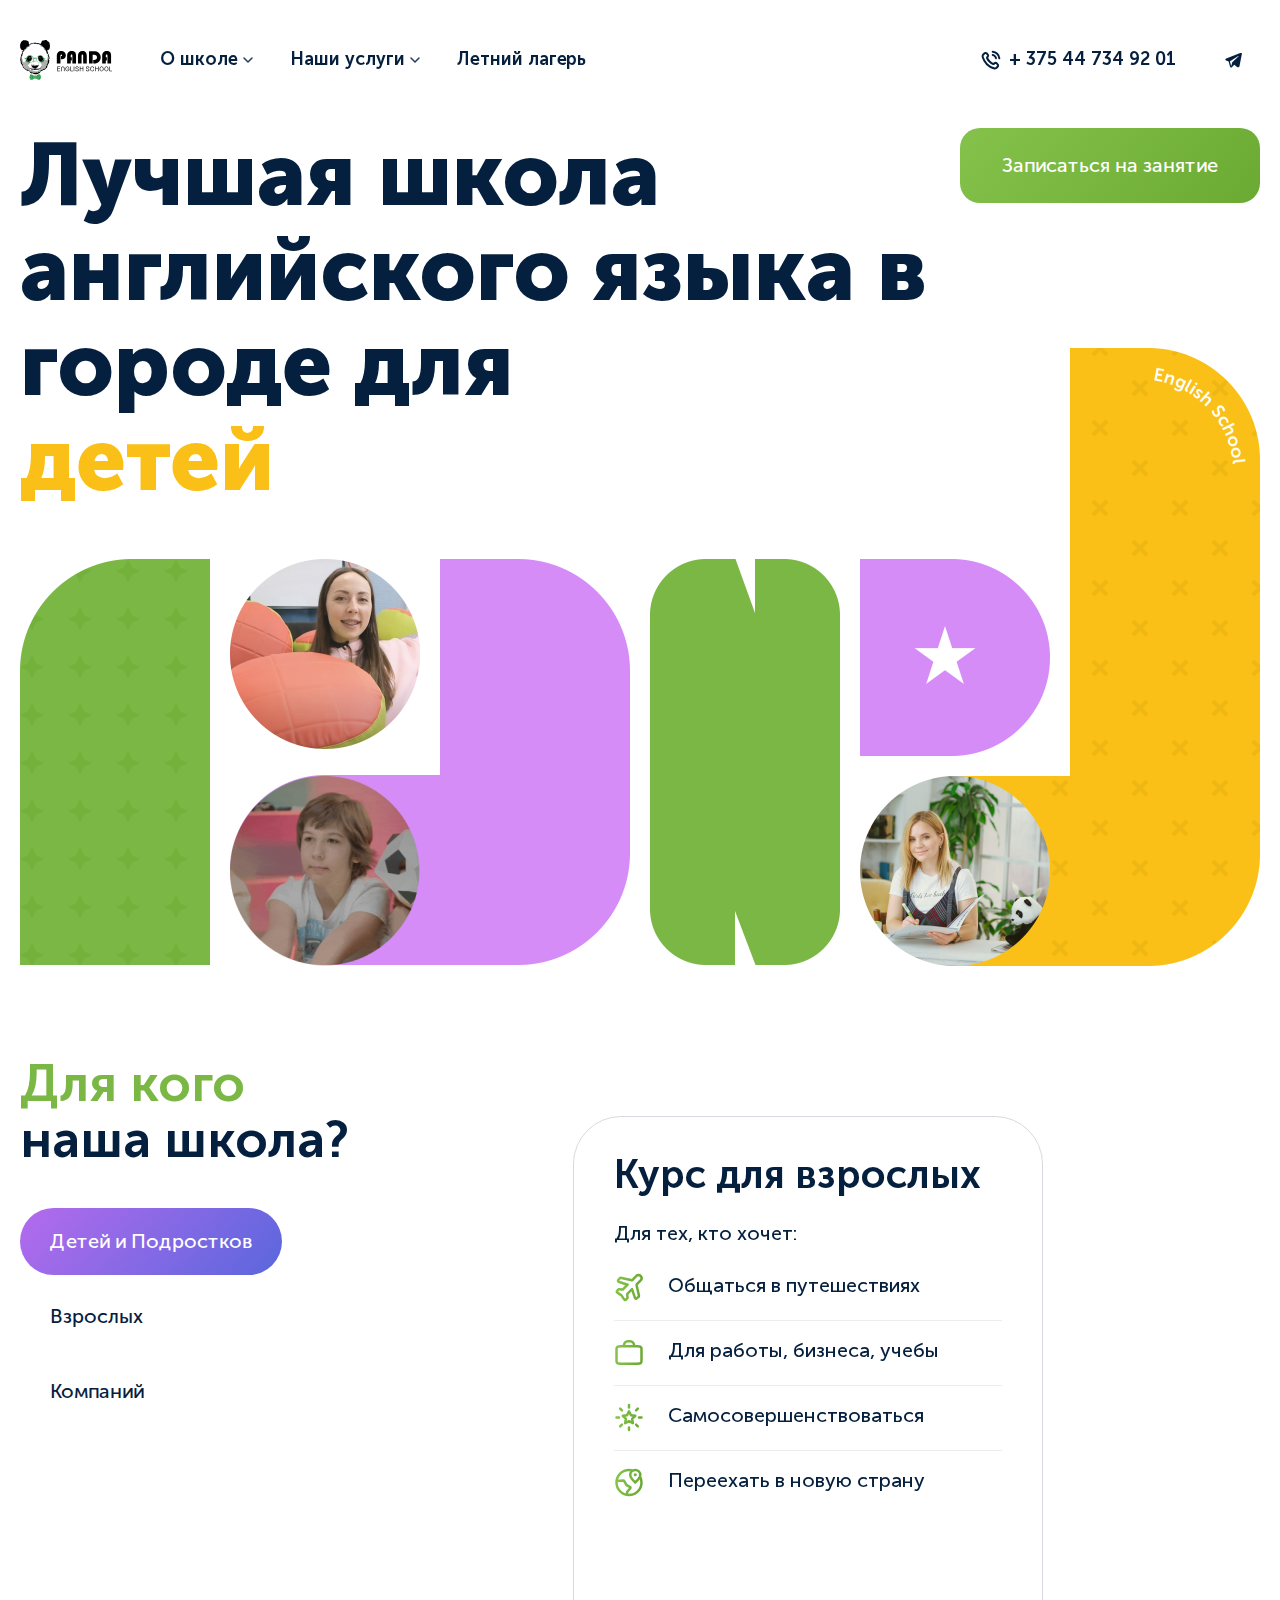
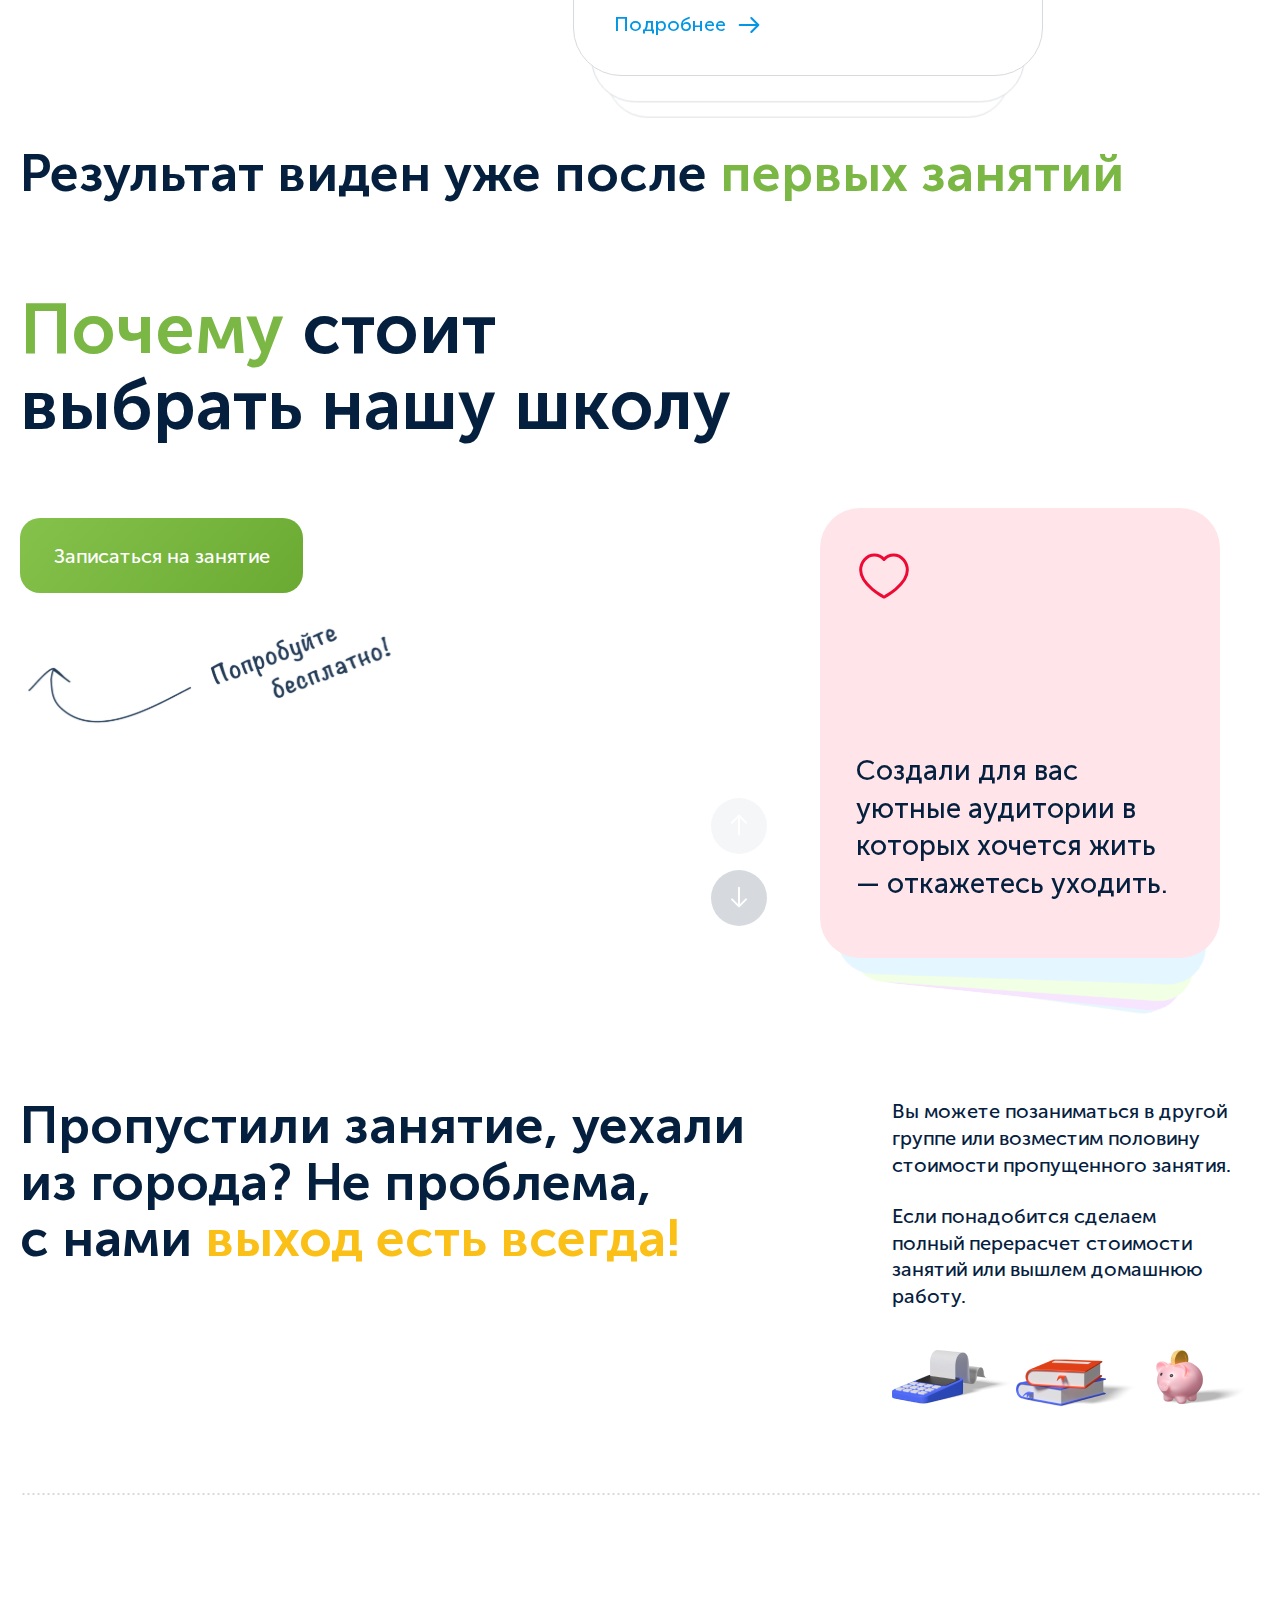
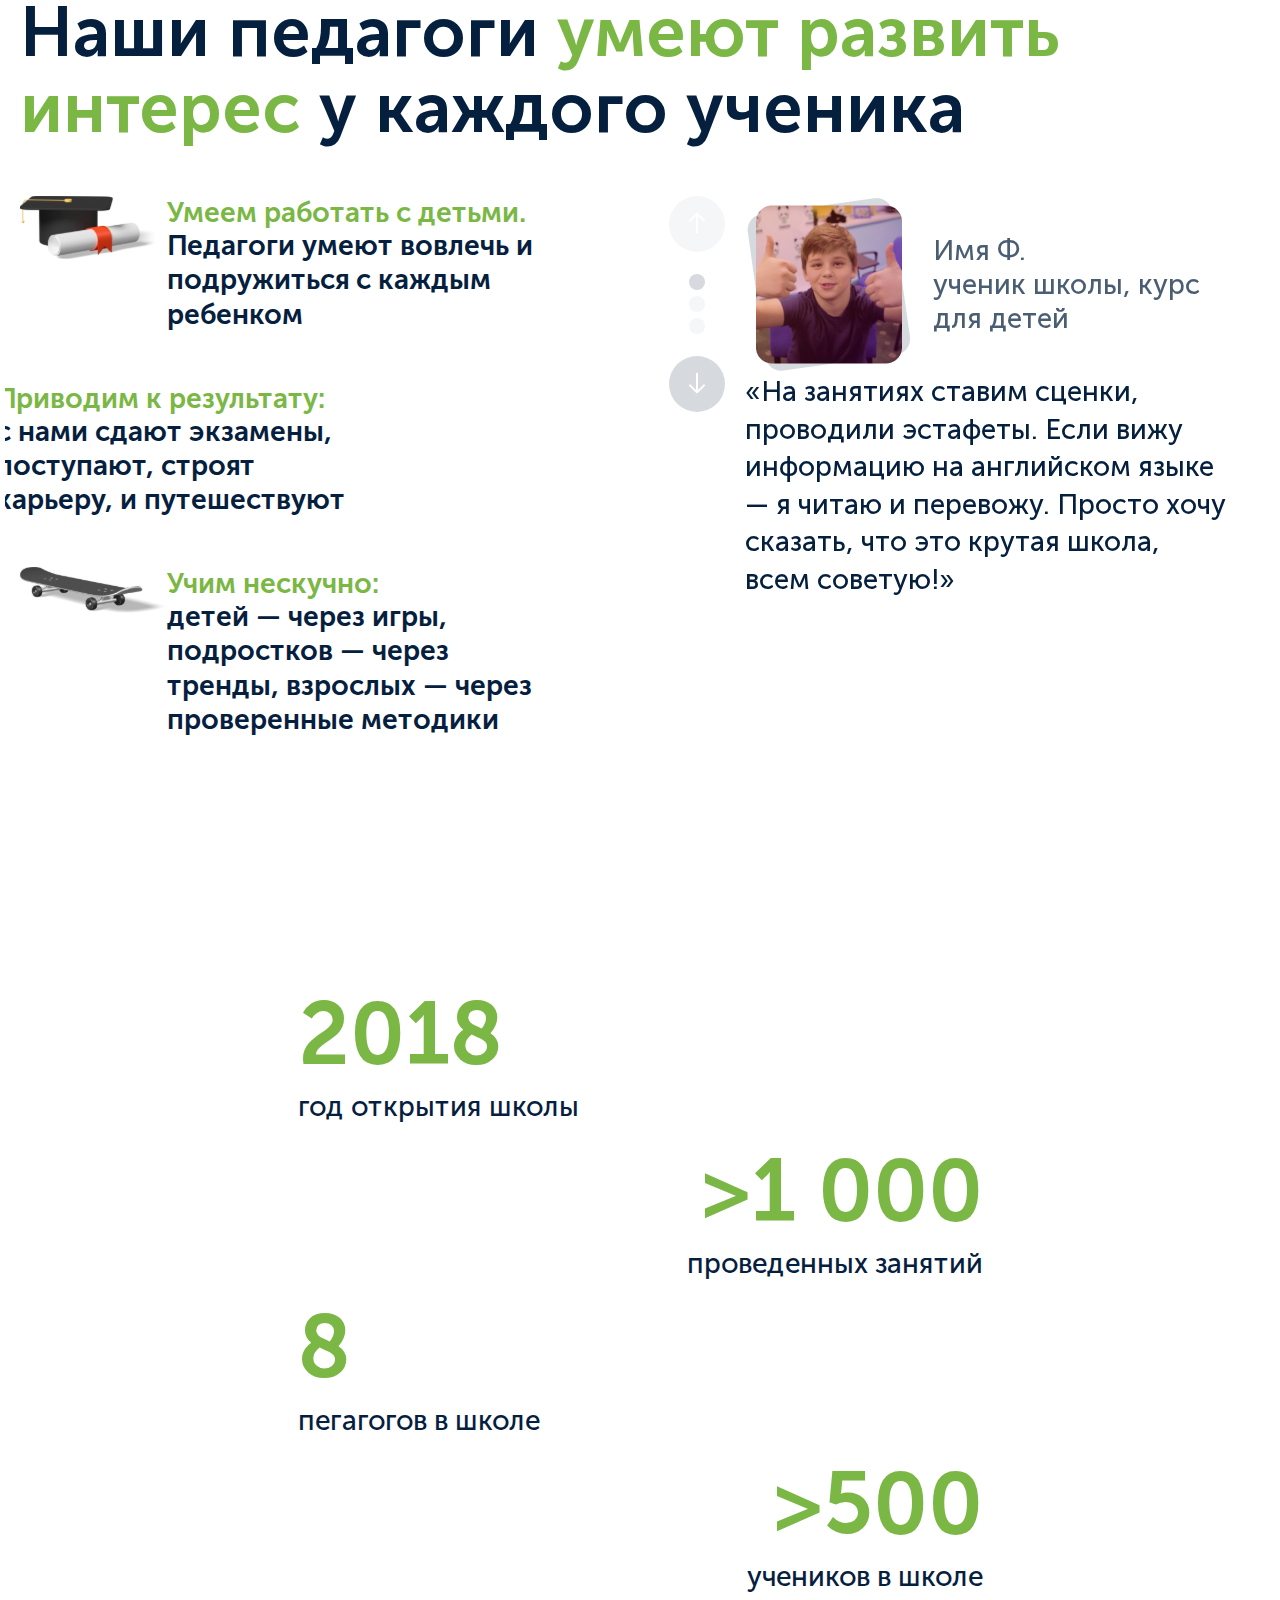
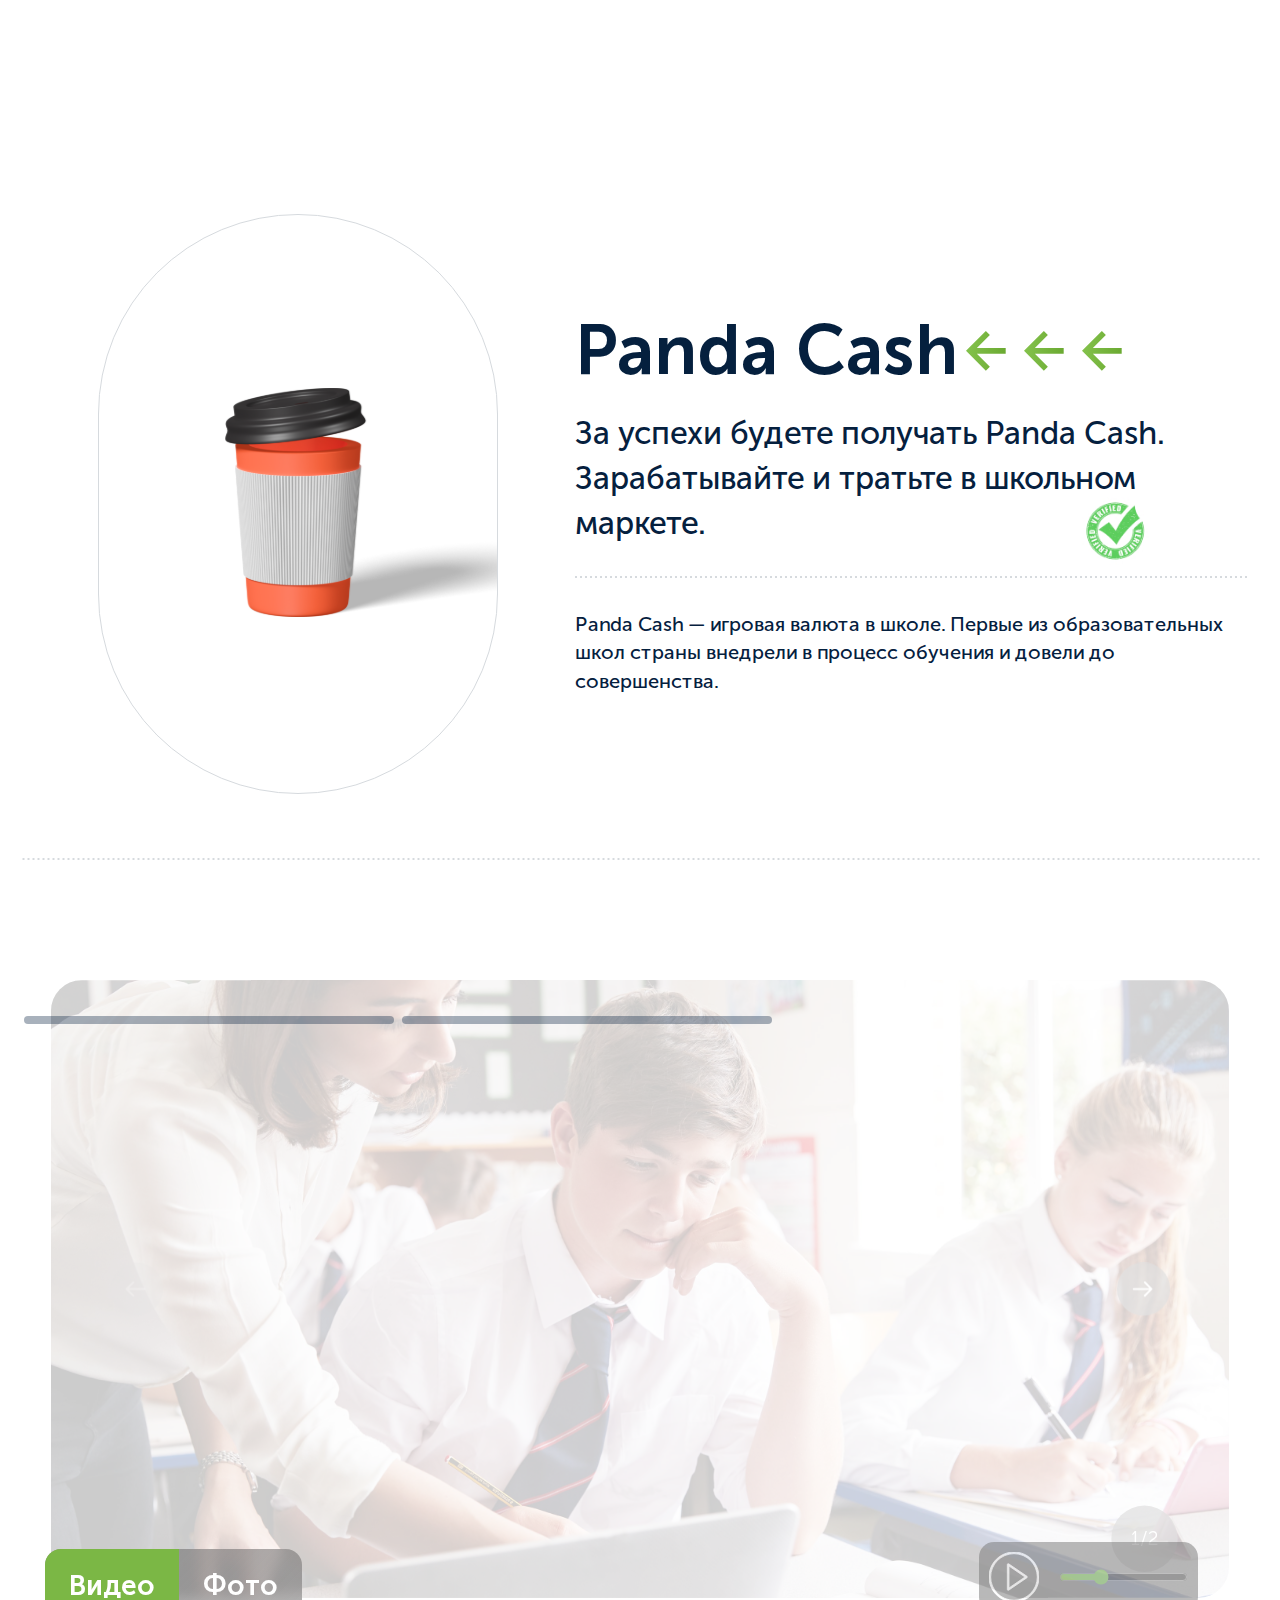
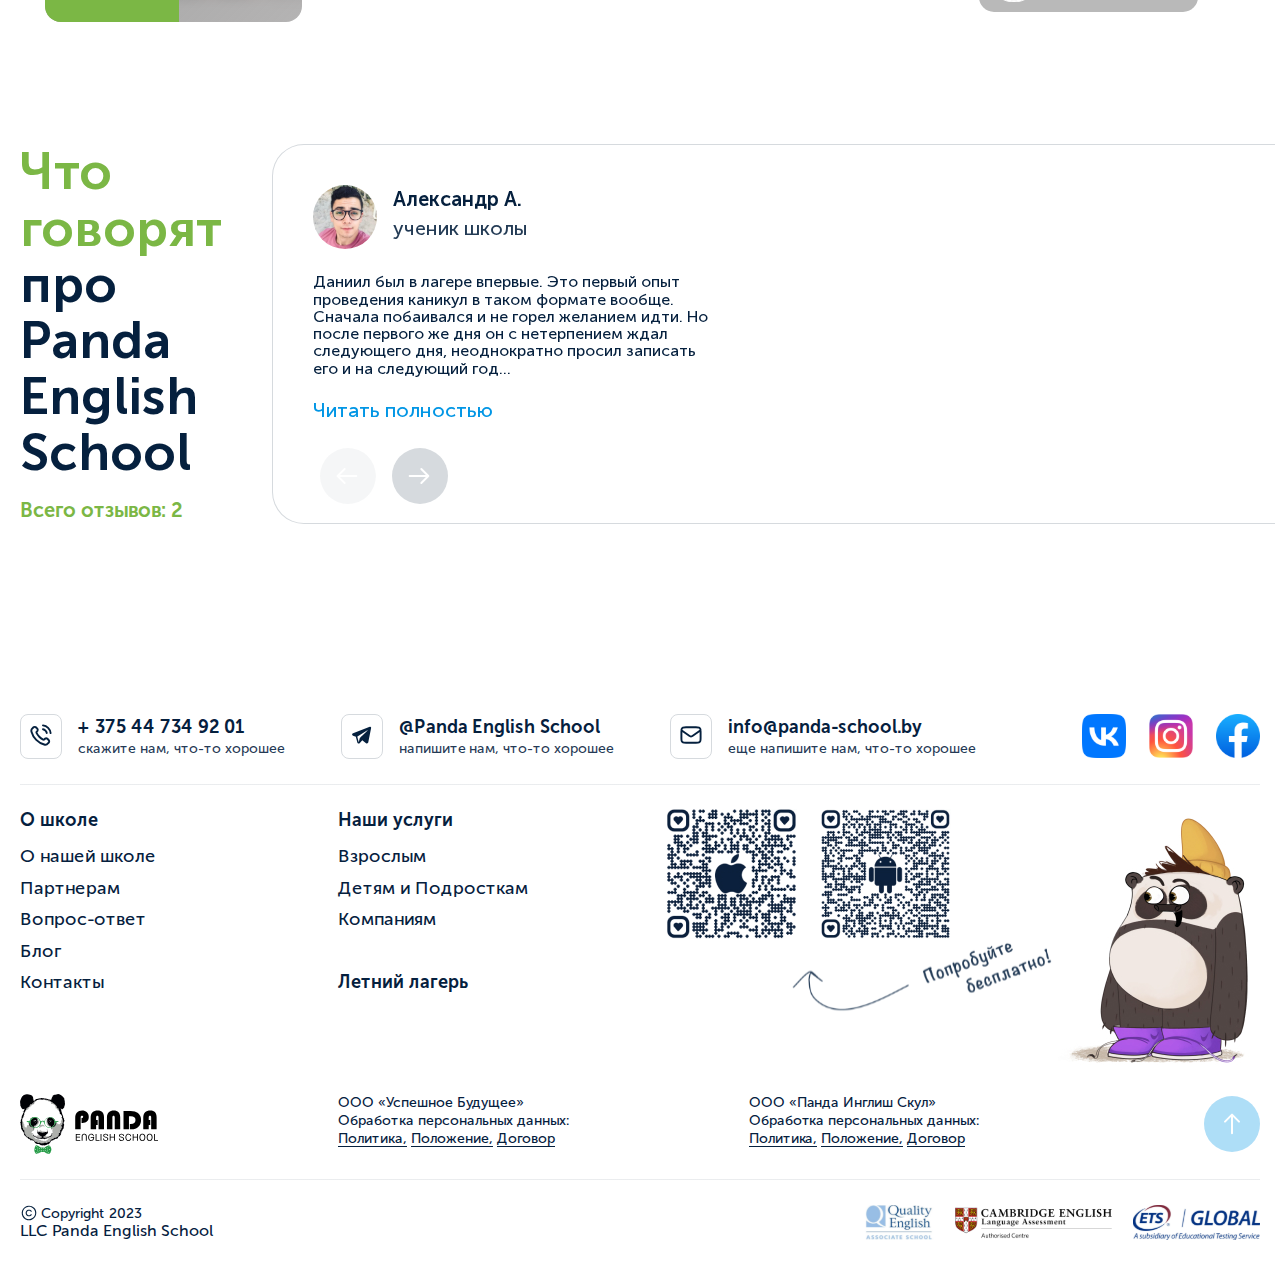
==== commit f552e0d6: "Add files via upload" ====
--- a/index.html
+++ b/index.html
@@ -937,8 +937,8 @@
                         <div class="testimonials__slider swiper">
                             <div class="testimonials__slider-inner swiper-wrapper">
                                 <div id="video-slide1" class="testimonials__slide swiper-slide">
-                                    <video poster="Video/preview-school.png" id="testimonials__slide-video1" class="testimonials__slide-video"
-                                        src="Video/video-school.mp4">
+                                    <video poster="Video/preview-school.png" id="testimonials__slide-video1"
+                                        class="testimonials__slide-video" src="Video/video-school.mp4">
                                     </video>
                                     <div class="video__controls">
                                         <input id="video__controls-volume1" class="video__controls-volume" type="range"
@@ -948,13 +948,15 @@
                                             <img class="play-button" src="Images/Icons/Video/pause-button.svg" alt="">
                                         </div>
                                     </div>
-                                    <div id="video-progress1" class="video__progress video__progress1">
-                                        <div class="video__progress-filled"></div>
+                                    <div class="video__progress-inner">
+                                        <div id="video-progress1" class="video__progress video__progress1">
+                                            <div class="video__progress-filled"></div>
+                                        </div>
                                     </div>
                                 </div>
                                 <div id="video-slide2" class="testimonials__slide swiper-slide">
-                                    <video poster="Video/preview-phys.png" id="testimonials__slide-video2" class="testimonials__slide-video"
-                                        src="Video/video-phys.mp4">
+                                    <video poster="Video/preview-phys.png" id="testimonials__slide-video2"
+                                        class="testimonials__slide-video" src="Video/video-phys.mp4">
                                     </video>
                                     <div class="video__controls">
                                         <input id="video__controls-volume2" class="video__controls-volume" type="range"
@@ -1007,7 +1009,87 @@
                         </div>
                     </div>
             </section>
+            <section class="main__testimonialsClients testimonialsClients">
+                <div class="container">
+                    <div class="testimonialsClients__inner">
+                        <div class="testimonialsClients__content">
+                            <h3 class="testimonialsClients__content-title title52"><span>Что говорят</span> про Panda
+                                English School</h3>
+                            <div class="testimonialsClients__content-quantity">Всего отзывов: 2 </div>
+                        </div>
+                        <div class="testimonialsClients__navigation">
+                            <div class="testimonialsClients__prev prev__swiper">
+                                <button class="prev__swiper-button">
+                                    <svg xmlns="http://www.w3.org/2000/svg" width="28" height="28" viewBox="0 0 28 28"
+                                        fill="none">
+                                        <path d="M14 23.3333L14 4.66663M14 4.66663L7 11.6666M14 4.66663L21 11.6666"
+                                            stroke="white" stroke-width="2" stroke-linecap="round"
+                                            stroke-linejoin="round" />
+                                    </svg>
+                                </button>
+                            </div>
+                            <div class="testimonialsClients__next next__swiper">
+                                <button class="next__swiper-button">
+                                    <svg xmlns="http://www.w3.org/2000/svg" width="28" height="28" viewBox="0 0 28 28"
+                                        fill="none">
+                                        <path d="M14 23.3333L14 4.66663M14 4.66663L7 11.6666M14 4.66663L21 11.6666"
+                                            stroke="white" stroke-width="2" stroke-linecap="round"
+                                            stroke-linejoin="round" />
+                                    </svg>
+                                </button>
+                            </div>
+                        </div>
+                        <div class="testimonialsClients__slider swiper">
+                            <div class="testimonialsClients__slider-inner swiper-wrapper">
+                                <div class="testimonialsClients__slide swiper-slide">
+                                    <div class="testimonialsClients__student">
+                                        <div class="testimonialsClients__student-img">
+                                            <img src="Images/Content/testimonials-Clients/testimonials-clients1.svg"
+                                                alt="">
+                                        </div>
+                                        <div class="testimonialsClients__student-about">
+                                            <div class="testimonialsClients__student-name">Александр А.</div>
+                                            <div class="testimonialsClients__student-work">ученик школы</div>
+                                        </div>
+                                    </div>
+                                    <div class="testimonialsClients__text">Даниил был в лагере впервые. Это первый опыт
+                                        проведения каникул в таком формате вообще. Сначала побаивался и не горел
+                                        желанием идти. Но после первого же дня он с нетерпением ждал следующего дня,
+                                        неоднократно просил записать его и на следующий год<span id="more__dots">...</span><span id="more">. Подумывает и о третьей
+                                            смене. Поэтому я с больший и искренней благодарностью хочу сказать спасибо и
+                                            организаторам.</span></div>
+                                    <button class="testimonialsClients__button">Читать полностью</button>
+                                </div>
+                                <div class="testimonialsClients__slide swiper-slide">
+                                    <div class="testimonialsClients__student">
+                                        <div class="testimonialsClients__student-img">
+                                            <img src="Images/Content/testimonials-Clients/testimonials-clients2.svg"
+                                                alt="">
+                                        </div>
+                                        <div class="testimonialsClients__student-about">
+                                            <div class="testimonialsClients__student-name">Анастасия К.</div>
+                                            <div class="testimonialsClients__student-work">ученица школы</div>
+                                        </div>
+                                    </div>
+                                    <div class="testimonialsClients__text">Анастасия была в лагере впервые. Это первый
+                                        опыт
+                                        проведения каникул в таком формате вообще. Сначала побаивалась и не горела
+                                        желанием идти. Но после первого же дня она с нетерпением ждала следующего дня,
+                                        неоднократно просила записать её и на следующий год. </div>
+                                </div>
+                            </div>
+                        </div>
+                    </div>
+                </div>
+            </section>
         </main>
+
+
+
+
+
+
+
 
 
         <footer class="footer footer__pc">
--- a/css/style.css
+++ b/css/style.css
@@ -263,6 +263,10 @@
   padding: 80px 0 90px 0;
 }
 
+.main__testimonialsClients {
+  padding-bottom: 90px;
+}
+
 .footer {
   padding: 100px 0 0;
 }
@@ -1836,13 +1840,14 @@
 .testimonials__slide-video {
   width: 100%;
   height: 100%;
-  -o-object-fit: fill;
-     object-fit: fill;
+  -o-object-fit: cover;
+     object-fit: cover;
 }
 .testimonials__slider-pagination.swiper-pagination .swiper-horizontal > .swiper-pagination-bullets,
 .testimonials .swiper-pagination-bullets.swiper-pagination-horizontal {
-  height: 20px;
+  height: 8px;
   top: 16px;
+  text-align: start;
 }
 .testimonials__slider-pagination .swiper-pagination-bullet {
   width: 370px;
@@ -1871,9 +1876,14 @@
   scale: 1;
   opacity: 1;
 }
+.testimonials__slider2-inner {
+  position: relative;
+}
 .testimonials__slide2 img {
   width: 100%;
   height: 100%;
+  -o-object-fit: cover;
+     object-fit: cover;
 }
 .testimonials__slider2-nav {
   display: -webkit-box;
@@ -1954,7 +1964,7 @@
 }
 .video__progress {
   position: absolute;
-  top: 22px;
+  top: 21.7px;
   display: -webkit-box;
   display: -ms-flexbox;
   display: flex;
@@ -1966,10 +1976,10 @@
   cursor: pointer;
 }
 .video__progress1 {
-  left: 19.9%;
+  left: 3.9px;
 }
 .video__progress2 {
-  left: 50.4%;
+  left: 382px;
 }
 .video__progress-filled {
   opacity: 1;
@@ -1992,6 +2002,103 @@
   display: block;
 }
 .play-button:last-child {
+  display: none;
+}
+
+.testimonialsClients__inner {
+  display: -webkit-box;
+  display: -ms-flexbox;
+  display: flex;
+  position: relative;
+  gap: 50px;
+}
+.testimonialsClients__content {
+  max-width: 420px;
+}
+.testimonialsClients__content-title {
+  margin-bottom: 16px;
+}
+.testimonialsClients__content-title span {
+  color: #7BB745;
+}
+.testimonialsClients__content-quantity {
+  color: #7BB745;
+  font-size: 20px;
+  font-weight: 700;
+  line-height: 1.34;
+}
+.testimonialsClients__navigation {
+  display: -webkit-box;
+  display: -ms-flexbox;
+  display: flex;
+  -webkit-box-align: end;
+      -ms-flex-align: end;
+          align-items: end;
+  gap: 16px;
+  margin-right: 20px;
+  position: absolute;
+  top: 80%;
+  left: 300px;
+}
+.testimonialsClients__prev, .testimonialsClients__next {
+  -webkit-transform: rotate(-90deg);
+      -ms-transform: rotate(-90deg);
+          transform: rotate(-90deg);
+}
+.testimonialsClients__slider::after {
+  content: "";
+  width: 30px;
+  height: 100%;
+  z-index: 10;
+  position: absolute;
+  top: 0;
+  right: 0;
+  background: -webkit-gradient(linear, right top, left top, from(#FFF), color-stop(48.39%, rgba(255, 255, 255, 0.56)), to(rgba(255, 255, 255, 0)));
+  background: linear-gradient(270deg, #FFF 0%, rgba(255, 255, 255, 0.56) 48.39%, rgba(255, 255, 255, 0) 100%);
+  -webkit-backdrop-filter: blur(1px);
+          backdrop-filter: blur(1px);
+}
+.testimonialsClients__slide {
+  border-radius: 32px;
+  border: 1px solid #D6DADE;
+  padding: 40px;
+}
+.testimonialsClients__student {
+  display: -webkit-box;
+  display: -ms-flexbox;
+  display: flex;
+  gap: 16px;
+  margin-bottom: 24px;
+}
+.testimonialsClients__student-img {
+  border-radius: 50%;
+}
+.testimonialsClients__student-name, .testimonialsClients__student-work {
+  font-size: 20px;
+  line-height: 1.42;
+}
+.testimonialsClients__student-name {
+  font-weight: 700;
+}
+.testimonialsClients__student-work {
+  color: rgba(5, 32, 62, 0.8784313725);
+}
+.testimonialsClients__text {
+  max-width: 410px;
+}
+.testimonialsClients__button {
+  margin-top: 20px;
+  font-size: 20px;
+  line-height: 1.34;
+  color: #0296E5;
+  background: transparent;
+  -webkit-transition: all 0.4s;
+  transition: all 0.4s;
+}
+.testimonialsClients__button:hover {
+  opacity: 0.72;
+}
+.testimonialsClients #more {
   display: none;
 }
 
@@ -2569,6 +2676,61 @@
     font-size: 24px;
     line-height: 1.22;
   }
+  .testimonials__inner {
+    height: 545px;
+  }
+  .testimonials__toggle {
+    position: unset;
+    margin-top: 470px;
+  }
+  .testimonials__slider {
+    height: 450px;
+  }
+  .testimonials .testimonials__slider-pagination .swiper-pagination-bullet {
+    width: 76px;
+    height: 6px;
+  }
+  .testimonials .video__controls {
+    opacity: 1;
+    background: transparent;
+  }
+  .testimonials .video__controls-volume {
+    display: none;
+  }
+  .testimonials .video__progress {
+    width: 76px;
+    height: 7px;
+    top: 21px;
+  }
+  .testimonials .video__progress2 {
+    left: 89px;
+  }
+  .testimonials__slider2 {
+    height: 450px;
+  }
+  .testimonials .swiper-pagination-bullets.swiper-pagination-horizontal {
+    top: 13.9px;
+  }
+  .testimonials .testimonials__slider2-pagination.swiper-pagination-fraction {
+    top: 80%;
+    left: 87%;
+  }
+  .testimonialsClients__inner {
+    -webkit-box-orient: vertical;
+    -webkit-box-direction: normal;
+        -ms-flex-direction: column;
+            flex-direction: column;
+  }
+  .testimonialsClients__content {
+    max-width: 340px;
+  }
+  .testimonialsClients__navigation {
+    display: none;
+  }
+  .testimonialsClients__slider {
+    width: 100%;
+    height: 350px;
+  }
 }
 @media (max-width: 800px) {
   .hero__img {
@@ -2774,6 +2936,12 @@
   .bonus__inner {
     padding-bottom: 30px;
   }
+  .main__testimonials {
+    padding: 30px 0 40px 0;
+  }
+  .main__testimonialsClients {
+    padding-bottom: 40px;
+  }
   .title52 {
     font-size: 32px;
   }
@@ -2925,6 +3093,59 @@
     width: 100px;
     height: 60px;
   }
+  .testimonials__inner {
+    height: 375px;
+  }
+  .testimonials__toggle {
+    top: 47%;
+    margin-top: 320px;
+  }
+  .testimonials__button {
+    padding: 16px 24px;
+    font-size: 16px;
+  }
+  .testimonials__slider {
+    height: 300px;
+  }
+  .testimonials .video__controls {
+    scale: 0.7;
+    right: 0;
+  }
+  .testimonials__slider2 {
+    height: 300px;
+  }
+  .testimonials .testimonials__slider2-pagination {
+    width: 40px;
+    height: 40px;
+    font-size: 16px;
+  }
+  .testimonials .testimonials__slider2-pagination.swiper-pagination-fraction {
+    top: 80%;
+    left: 80%;
+  }
+  .testimonials__prev, .testimonials__next {
+    width: 40px;
+    height: 40px;
+  }
+  .testimonialsClients__slider {
+    height: auto;
+  }
+  .testimonialsClients__slider::after {
+    content: none;
+  }
+  .testimonialsClients__slide {
+    padding: 24px;
+    min-height: 280px;
+  }
+  .testimonialsClients__student {
+    margin-bottom: 16px;
+  }
+  .testimonialsClients__student-name, .testimonialsClients__student-work {
+    font-size: inherit;
+  }
+  .testimonialsClients__button {
+    margin-top: 16px;
+  }
 }
 @media (max-width: 400px) {
   .hero__title {
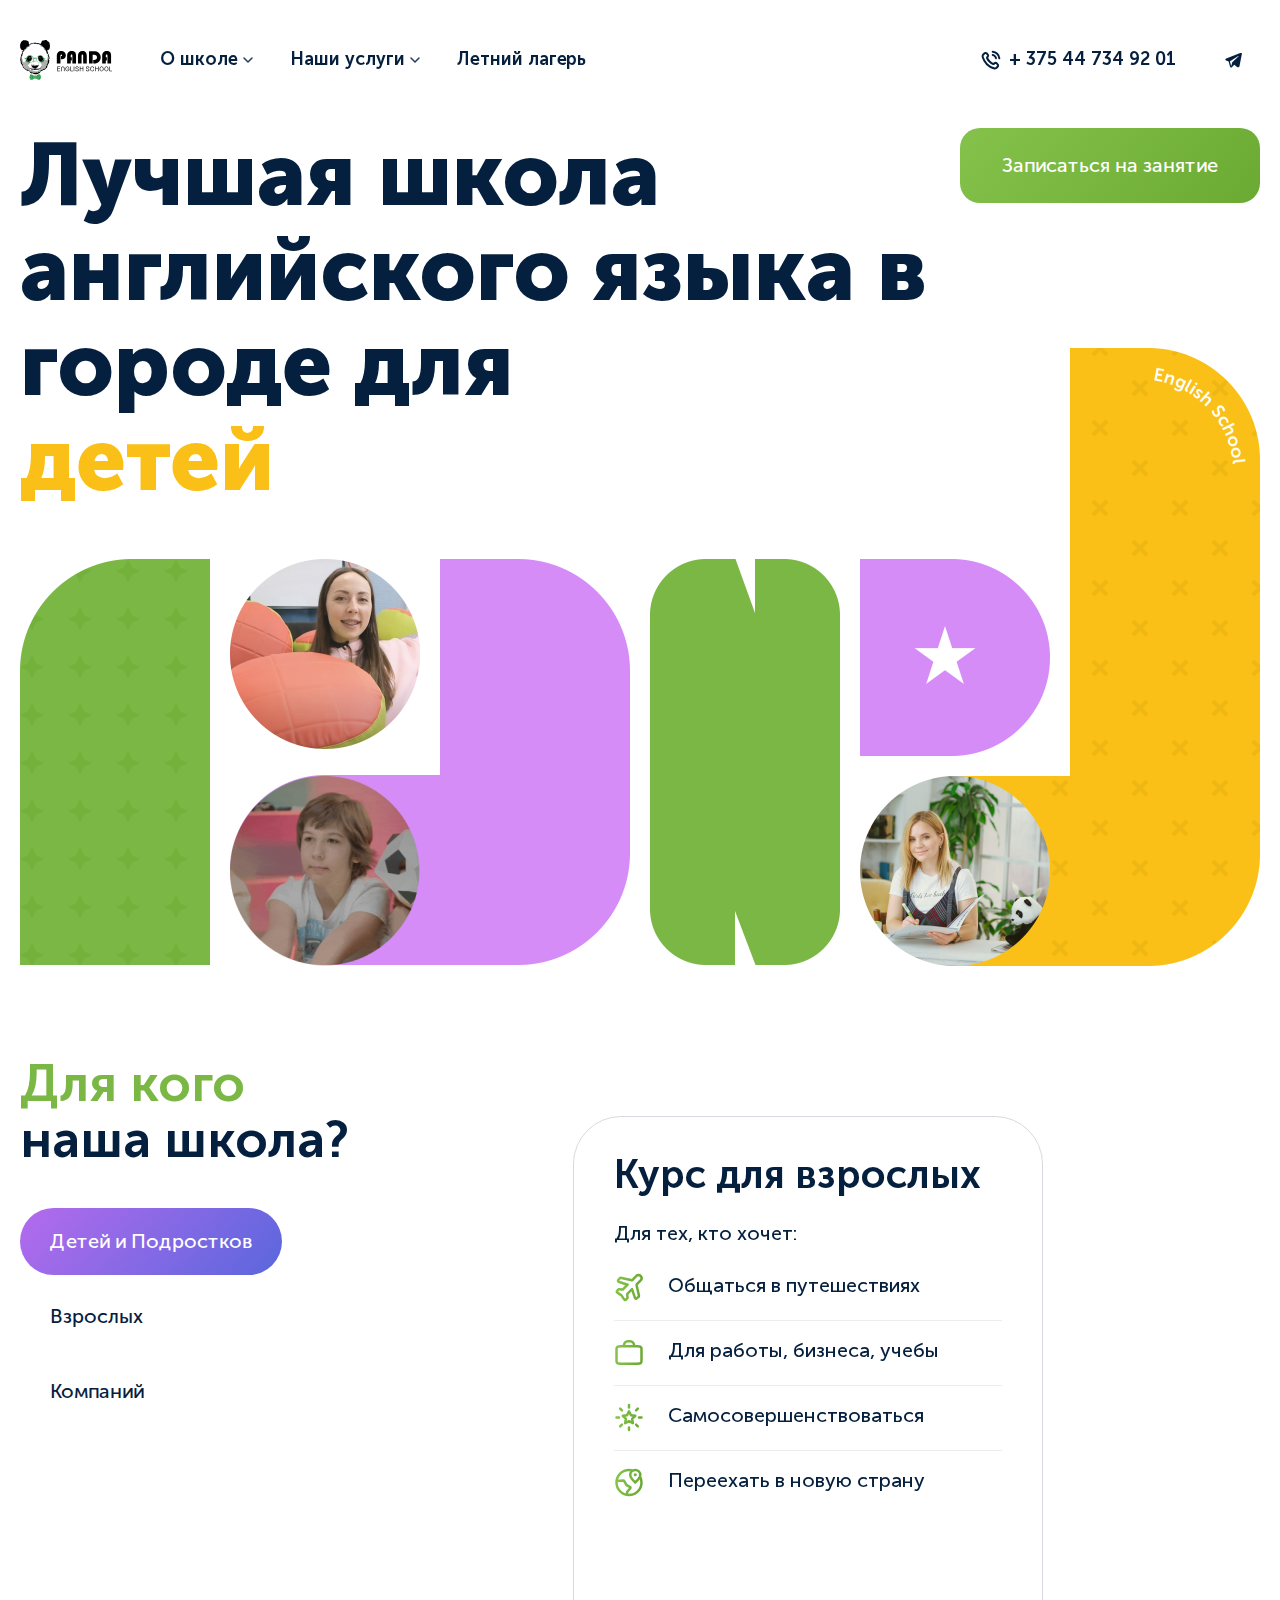
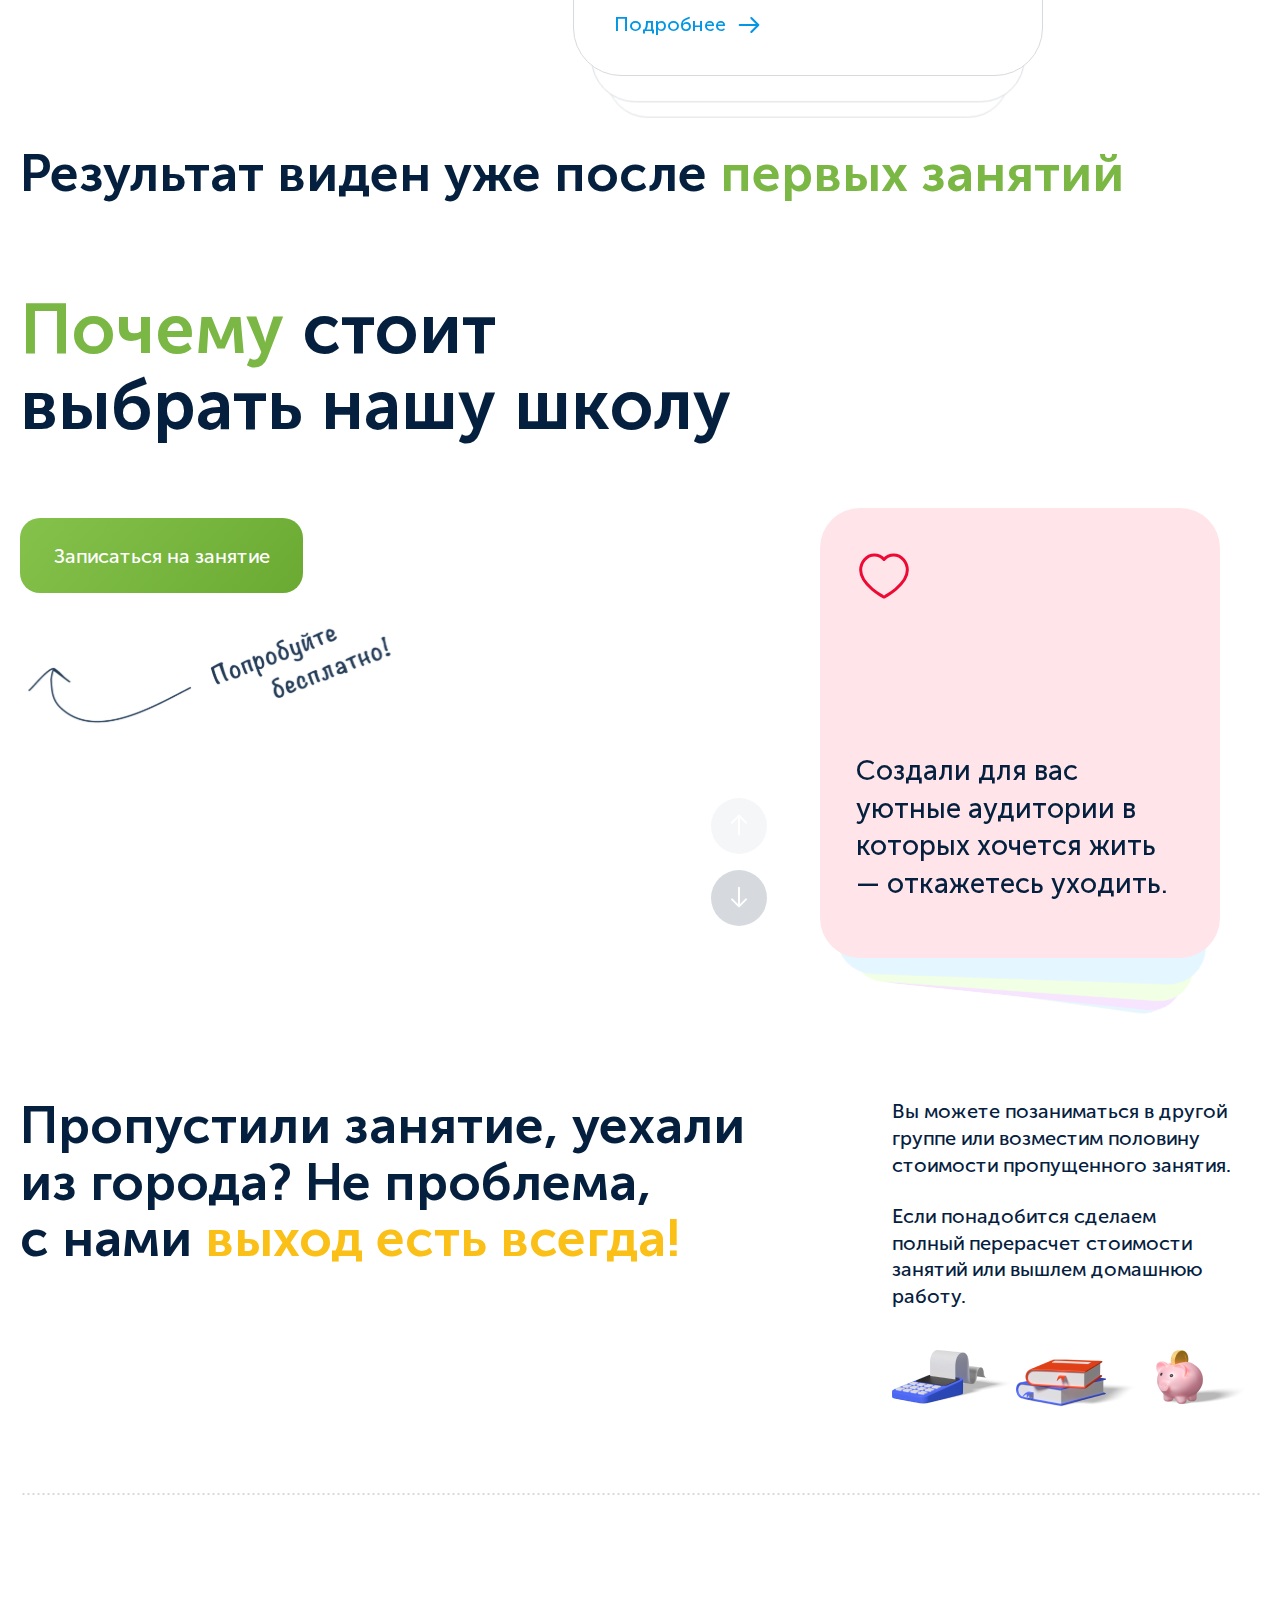
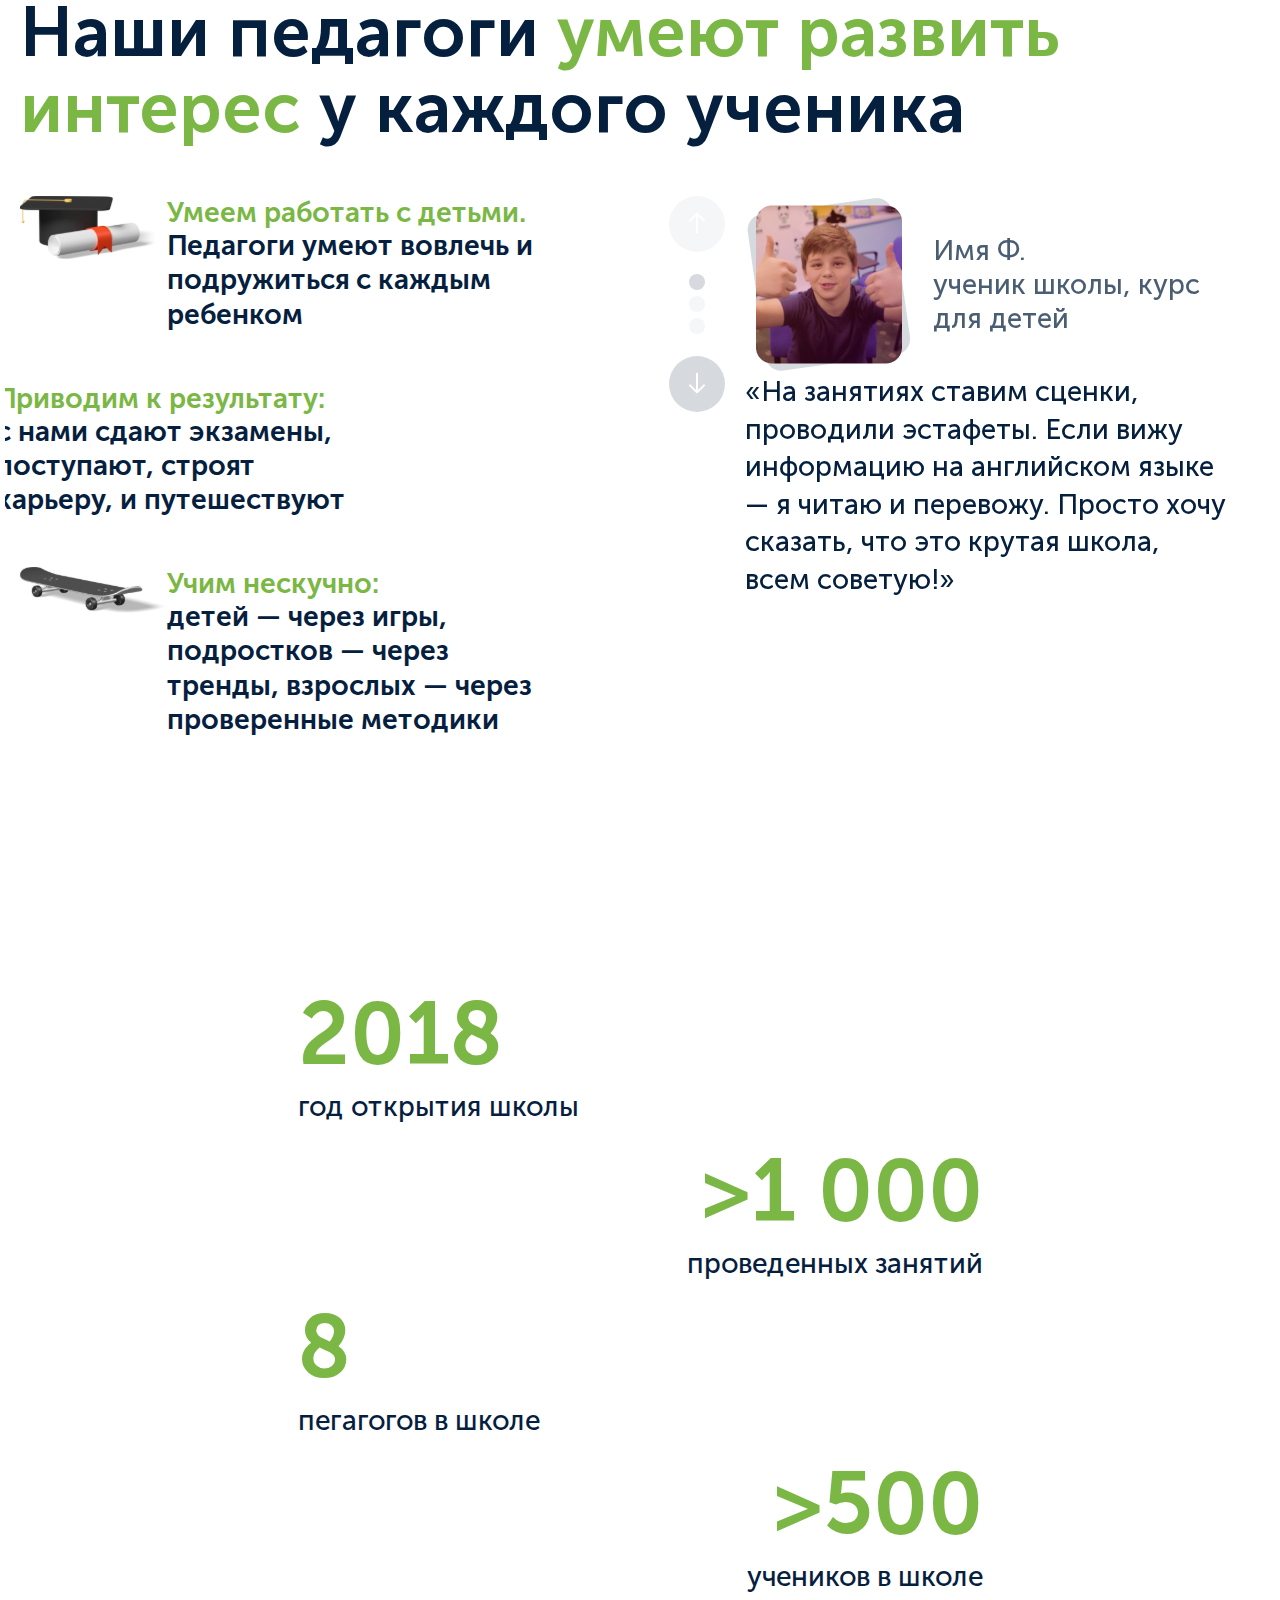
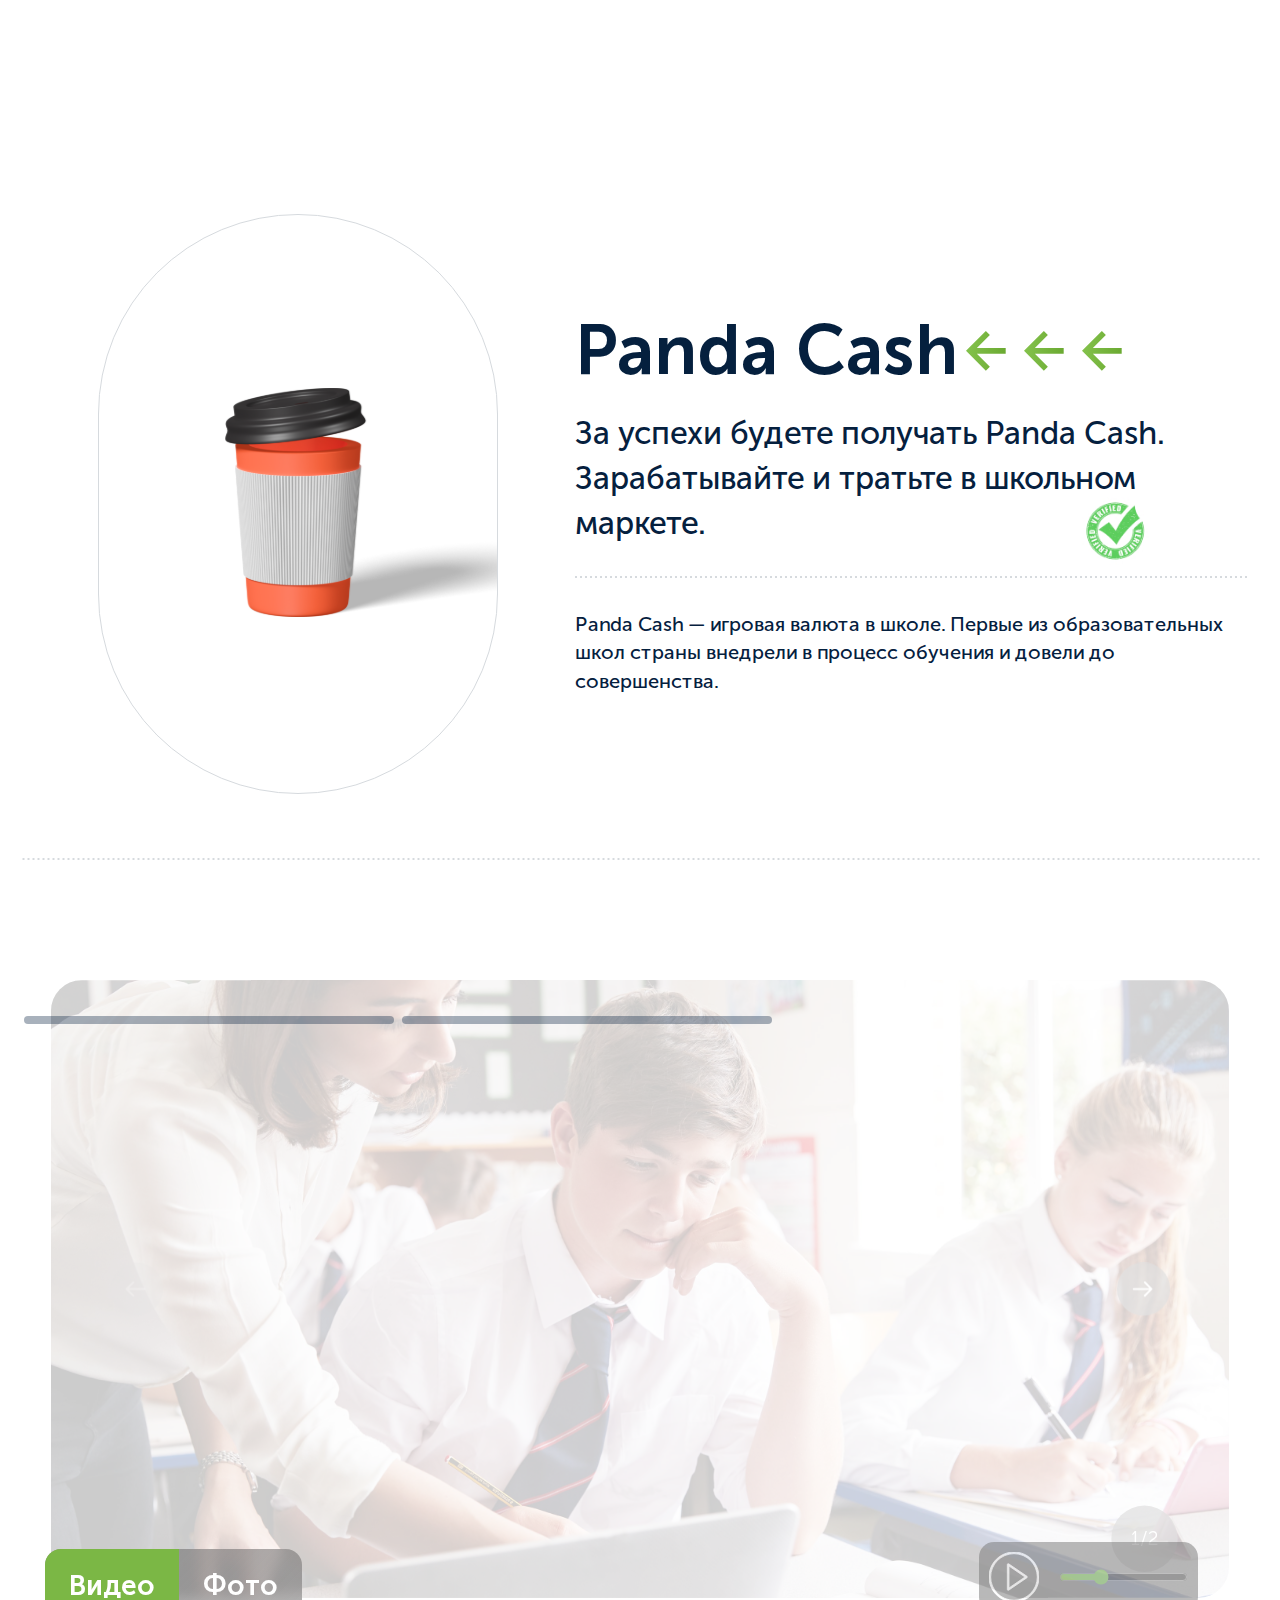
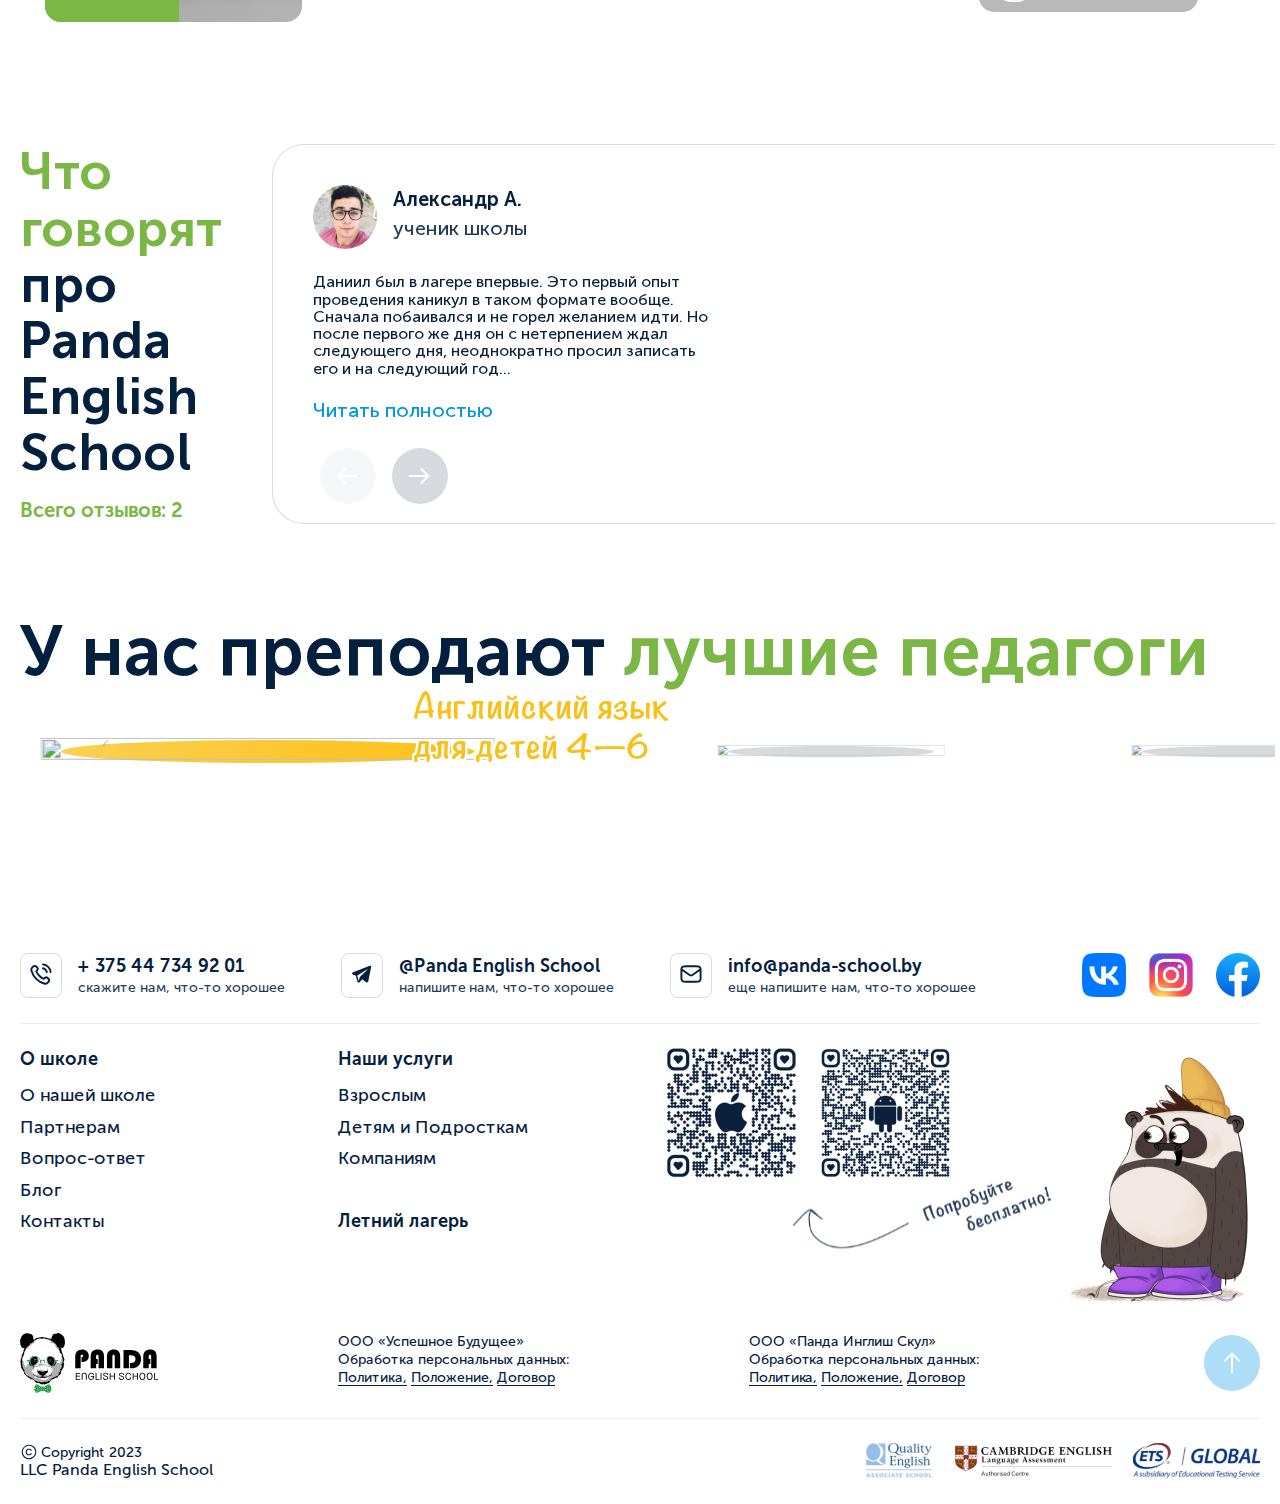
==== commit 0d06b2f6: "Add files via upload" ====
--- a/index.html
+++ b/index.html
@@ -1015,7 +1015,8 @@
                         <div class="testimonialsClients__content">
                             <h3 class="testimonialsClients__content-title title52"><span>Что говорят</span> про Panda
                                 English School</h3>
-                            <div class="testimonialsClients__content-quantity">Всего отзывов: 2 </div>
+                            <div class="testimonialsClients__content-quantity">Всего отзывов: <span
+                                    class="testimonialsCliens__queantity"></span> </div>
                         </div>
                         <div class="testimonialsClients__navigation">
                             <div class="testimonialsClients__prev prev__swiper">
@@ -1055,7 +1056,8 @@
                                     <div class="testimonialsClients__text">Даниил был в лагере впервые. Это первый опыт
                                         проведения каникул в таком формате вообще. Сначала побаивался и не горел
                                         желанием идти. Но после первого же дня он с нетерпением ждал следующего дня,
-                                        неоднократно просил записать его и на следующий год<span id="more__dots">...</span><span id="more">. Подумывает и о третьей
+                                        неоднократно просил записать его и на следующий год<span
+                                            id="more__dots">...</span><span id="more">. Подумывает и о третьей
                                             смене. Поэтому я с больший и искренней благодарностью хочу сказать спасибо и
                                             организаторам.</span></div>
                                     <button class="testimonialsClients__button">Читать полностью</button>
@@ -1076,6 +1078,144 @@
                                         проведения каникул в таком формате вообще. Сначала побаивалась и не горела
                                         желанием идти. Но после первого же дня она с нетерпением ждала следующего дня,
                                         неоднократно просила записать её и на следующий год. </div>
+                                </div>
+                            </div>
+                        </div>
+                    </div>
+                </div>
+            </section>
+            <section class="main__teachers teachers">
+                <div class="container container__teachers">
+                    <div class="teachers__inner">
+                        <div class="teachers__title title70">
+                            <h2>У нас преподают <span>лучшие педагоги</span></h2>
+                        </div>
+                        <div class="teachers__slider swiper-slider">
+                            <div class="teachers__slider-inner swiper-wrapper">
+                                <div class="teachers__slide swiper-slide">
+                                    <img class="teachers__slide-img" src="Images/Content/teachers-slider/ЕкатеринаГ.png"
+                                        alt="">
+                                    <div class="teachers__slide-content">
+                                        <p class="teachers__slide-text">
+                                            Английский язык
+                                            для детей 4—6 лет
+                                        </p>
+                                    </div>
+                                    <svg width="141" height="155" viewBox="0 0 141 155" fill="none"
+                                        xmlns="http://www.w3.org/2000/svg">
+                                        <path fill-rule="evenodd" clip-rule="evenodd"
+                                            d="M97.3548 45.8387C97.4619 46.3714 97.6864 46.8907 98.0285 47.3966C98.7431 48.4537 99.7 49.0391 100.899 49.1527C102.098 49.2662 103.234 48.9606 104.306 48.2357C105.152 47.664 105.767 46.9231 106.153 46.013C106.539 45.103 106.669 44.1794 106.541 43.2424L106.586 43.2117L106.64 43.3403C106.684 43.4209 106.752 43.5456 106.844 43.7144C106.938 43.8705 107.039 44.0279 107.146 44.1864L107.943 45.3644L110.049 43.9401L105.034 36.5214C104.033 35.0414 102.861 34.1781 101.517 33.9315C100.173 33.6848 98.7612 34.0618 97.2812 35.0624C96.4733 35.6086 95.7509 36.2895 95.1141 37.1051C94.4772 37.9207 94.0525 38.692 93.8398 39.4189L95.8562 40.4486C96.4179 38.9686 97.2613 37.8483 98.3864 37.0877C100.1 35.9289 101.537 36.2065 102.696 37.9206L102.857 38.1584L102.256 38.5643C101.856 38.8348 101.475 39.109 101.113 39.3869C100.758 39.6597 100.362 39.9935 99.9246 40.3881C99.4873 40.7828 99.1056 41.1784 98.7795 41.5749C98.4483 41.9638 98.1503 42.4018 97.8855 42.8889C97.6207 43.376 97.4393 43.8562 97.3412 44.3296C97.2456 44.7903 97.2501 45.2933 97.3548 45.8387ZM101.633 46.6262C100.986 46.5142 100.491 46.2052 100.149 45.6992C99.1123 44.1664 100.187 42.3229 103.374 40.1686L103.951 39.7781L104.25 40.2198C104.653 40.8163 104.926 41.4794 105.067 42.2091C105.203 42.9312 105.152 43.6533 104.914 44.3753C104.684 45.0922 104.255 45.6625 103.628 46.0862C102.941 46.5508 102.276 46.7308 101.633 46.6262ZM88.1889 59.905L79.4635 48.7476L81.5959 47.08L85.1501 51.6248L90.8041 47.2031L87.25 42.6583L89.3824 40.9907L98.1078 52.1481L95.9754 53.8157L92.2359 49.034L86.5818 53.4556L90.3213 58.2374L88.1889 59.905ZM65.6611 61.0899L75.2119 71.5495L77.1302 69.7979L75.9661 59.4192C75.7588 58.0162 75.6376 57.2752 75.6025 57.1962L75.6429 57.1593C75.6675 57.1862 75.8326 57.3873 76.1381 57.7625C76.4375 58.1309 76.6763 58.4127 76.8545 58.6079L82.5518 64.8473L84.4903 63.0773L74.9395 52.6177L73.001 54.3877L74.1853 64.748C74.3352 65.9935 74.4528 66.744 74.5379 66.9995L74.4976 67.0364C74.3536 66.7976 73.9466 66.3113 73.2767 65.5777L67.5794 59.3383L65.6611 61.0899ZM68.2161 86.974L53.8604 73.3818L55.59 71.5551L56.5034 72.4199L57.2213 73.2126L57.2589 73.1729C56.9505 72.2658 56.9157 71.348 57.1547 70.4195C57.3937 69.491 57.8735 68.6462 58.5942 67.8851C59.9039 66.5018 61.4405 65.8731 63.2041 65.999C64.9611 66.1186 66.647 66.943 68.2619 68.472C69.8835 70.0073 70.7738 71.6787 70.9327 73.486C71.098 75.2868 70.5352 76.8689 69.2442 78.2323C68.6301 78.8809 67.9012 79.3393 67.0574 79.6073C66.2137 79.8754 65.348 79.928 64.4602 79.7653L64.4226 79.805C64.7243 79.9902 65.0505 80.2488 65.4013 80.581L70.0773 85.0083L68.2161 86.974ZM60.8476 76.3824C61.4763 76.9777 62.1623 77.4264 62.9056 77.7285C63.6551 78.0239 64.4216 78.1158 65.2052 78.0042C65.995 77.8859 66.675 77.5256 67.2452 76.9233C68.0474 76.0761 68.3871 75.061 68.2646 73.8781C68.1482 72.6885 67.5242 71.5579 66.3924 70.4863C65.2871 69.4398 64.14 68.8683 62.951 68.7718C61.7683 68.6687 60.7697 69.0474 59.955 69.9078C59.1592 70.7484 58.8028 71.7478 58.8861 72.906C58.9693 74.0643 59.6231 75.2231 60.8476 76.3824ZM46.7917 88.1628C47.2776 89.0352 47.9463 89.8219 48.7977 90.5229C49.8672 91.4036 51.0381 91.9604 52.3103 92.1933C53.5826 92.4263 54.837 92.308 56.0736 91.8386C57.309 91.3564 58.3902 90.5524 59.3172 89.4266C59.9429 88.6667 60.4308 87.7874 60.7809 86.7887C61.1368 85.783 61.2898 84.8228 61.2401 83.9081L58.9797 83.5345C59.0146 84.2952 58.9134 85.0561 58.6763 85.8172C58.438 86.5655 58.0812 87.2282 57.6062 87.8051C56.7603 88.8324 55.7182 89.4384 54.4799 89.6231C53.2474 89.8007 52.0444 89.4477 50.8711 88.5642L57.4238 80.6063C57.0621 80.2139 56.7932 79.9453 56.6173 79.8005C55.6675 79.0183 54.6642 78.4874 53.6076 78.2077C52.5509 77.928 51.4892 77.9628 50.4222 78.3122C49.354 78.6487 48.4086 79.3166 47.5859 80.3157C46.9485 81.0897 46.489 81.9274 46.2072 82.8288C45.9312 83.7232 45.8367 84.6194 45.9237 85.5175C46.0094 86.4028 46.2987 87.2845 46.7917 88.1628ZM54.2373 81.4005L49.4139 87.2581C48.642 86.3745 48.2403 85.4357 48.2088 84.4415C48.176 83.4346 48.4986 82.5195 49.1765 81.6963C49.7906 80.9504 50.5567 80.5363 51.4746 80.4539C52.3855 80.3657 53.3064 80.6812 54.2373 81.4005ZM36.2999 99.6932L34.4123 98.3371L41.7515 88.1221L43.639 89.4782L40.7433 93.5087L50.3587 100.417L48.7871 102.604L39.1717 95.696L36.2999 99.6932ZM33.9865 115.153C34.2997 115.597 34.7149 115.982 35.2321 116.306C36.3129 116.985 37.4246 117.134 38.5674 116.753C39.7101 116.373 40.6254 115.634 41.3135 114.538C41.8562 113.673 42.1202 112.747 42.1057 111.759C42.0911 110.77 41.8363 109.873 41.3412 109.067L41.3703 109.021L41.4716 109.117C41.5439 109.173 41.6563 109.26 41.8087 109.377C41.9583 109.482 42.1141 109.585 42.2762 109.686L43.4806 110.442L44.8324 108.288L37.2475 103.528C35.7344 102.578 34.3133 102.262 32.9843 102.579C31.6552 102.897 30.5159 103.812 29.5662 105.325C29.0477 106.151 28.6619 107.066 28.4088 108.069C28.1557 109.072 28.0787 109.949 28.1778 110.7L30.4383 110.828C30.3544 109.247 30.6734 107.881 31.3953 106.731C32.4952 104.979 33.9214 104.652 35.6738 105.752L35.917 105.905L35.5318 106.519C35.275 106.928 35.037 107.333 34.8179 107.733C34.6037 108.126 34.3762 108.591 34.1356 109.129C33.895 109.667 33.7056 110.183 33.5675 110.677C33.4216 111.167 33.3259 111.688 33.2805 112.24C33.235 112.793 33.263 113.305 33.3645 113.778C33.4631 114.238 33.6705 114.697 33.9865 115.153ZM38.2187 114.145C37.5807 114.304 37.0031 114.222 36.4859 113.897C34.9187 112.913 35.1575 110.793 37.2023 107.535L37.5729 106.944L38.0246 107.228C38.6344 107.611 39.1513 108.107 39.5753 108.718C39.9915 109.323 40.2366 110.004 40.3105 110.761C40.3893 111.51 40.2276 112.205 39.8254 112.845C39.3845 113.548 38.8489 113.981 38.2187 114.145ZM32.016 130.329L19.5444 123.615L20.8276 121.231L25.8596 123.94L26.8058 122.182L23.6014 116.079L25.0661 113.358L28.752 120.73L28.8002 120.756L37.8034 119.579L36.2739 122.42L28.8661 123.23L27.894 125.035L33.2992 127.945L32.016 130.329ZM25.8341 143.637L7.83739 135.454L12.602 124.975L14.7925 125.971L11.1766 133.924L16.8146 136.487L19.7458 130.04L21.9362 131.036L19.005 137.483L24.7923 140.114L28.6063 131.726L30.7968 132.722L25.8341 143.637Z"
+                                            fill="#05203E" />
+                                    </svg>
+                                </div>
+                                <div class="teachers__slide swiper-slide">
+                                    <img class="teachers__slide-img" src="Images/Content/teachers-slider/АнастасияМ.png"
+                                        alt="">
+                                    <div class="teachers__slide-content">
+                                        <p class="teachers__slide-text">
+                                            Коммуникативная практика для детей 4—6 лет
+                                        </p>
+                                    </div>
+                                    <svg width="143" height="153" viewBox="0 0 143 153" fill="none"
+                                            xmlns="http://www.w3.org/2000/svg">
+                                            <path fill-rule="evenodd" clip-rule="evenodd"
+                                                d="M95.0672 44.5109L95.2431 50.2428L97.645 48.4551L97.3696 42.2689L99.2779 40.8485L102.339 44.9613L104.522 43.3368L96.0646 31.9746L91.5241 35.3541C90.2884 36.2738 89.5327 37.3193 89.2568 38.4904C88.9827 39.6488 89.2702 40.7983 90.1192 41.9389C90.7341 42.7651 91.4996 43.2975 92.4157 43.536C93.3317 43.7745 94.2078 43.7303 95.0439 43.4034L95.0603 43.4253L95.0598 43.562C95.0521 43.6586 95.048 43.7981 95.0473 43.9803C95.0466 44.1626 95.0533 44.3395 95.0672 44.5109ZM94.1107 41.371C93.4072 41.3265 92.8024 40.9643 92.2963 40.2843C91.2841 38.9244 91.5786 37.6485 93.1799 36.4567L95.0004 35.1016L98.0943 39.2582L96.2079 40.6623C95.5133 41.1793 94.8142 41.4155 94.1107 41.371ZM83.8887 59.9293L74.6661 49.1792L76.6376 47.4878L82.1391 53.9005C82.786 54.6545 83.1777 55.1531 83.3143 55.3962L83.3558 55.3606C83.2785 55.1026 83.1843 54.3488 83.073 53.0993L82.2098 42.7073L84.2021 40.9981L93.4247 51.7482L91.4324 53.4574L85.9309 47.0447C85.7588 46.8441 85.5288 46.555 85.241 46.1775C84.9472 45.7931 84.7884 45.587 84.7647 45.5593L84.7232 45.5949C84.7558 45.675 84.854 46.4194 85.0178 47.8281L85.8602 58.2379L83.8887 59.9293ZM64.6796 61.4152C64.6659 63.4196 65.4039 65.1721 66.8937 66.6727C68.4028 68.1928 70.1531 68.9532 72.1446 68.954C74.1425 68.9484 75.9307 68.1622 77.509 66.5953C78.2852 65.8247 78.8878 64.9375 79.3168 63.9336C79.7523 62.9233 79.9556 61.9444 79.9268 60.9969L77.7443 60.3509C77.7608 61.1437 77.6129 61.9456 77.3006 62.7565C76.9818 63.561 76.5443 64.2394 75.988 64.7916C74.9531 65.8191 73.7622 66.3207 72.4152 66.2964C71.0619 66.2657 69.8715 65.7329 68.8441 64.698C67.823 63.6695 67.3053 62.4882 67.2908 61.154C67.2763 59.8198 67.7736 58.6519 68.7827 57.6501C69.3001 57.1364 69.9106 56.7423 70.6141 56.4677C71.3177 56.1802 72.0175 56.0377 72.7135 56.0403L72.2867 53.7862C71.3523 53.7506 70.4235 53.947 69.5003 54.3754C68.5707 54.7974 67.7533 55.3584 67.0483 56.0583C65.4829 57.6124 64.6934 59.398 64.6796 61.4152ZM59.6948 79.6517C59.2371 79.2473 58.8899 78.8007 58.653 78.3116C58.4153 77.8098 58.2851 77.3238 58.2625 76.8538C58.2391 76.371 58.2947 75.8607 58.4293 75.3228C58.564 74.785 58.743 74.2864 58.9664 73.827C59.183 73.3616 59.4536 72.8832 59.7784 72.3917C60.1031 71.9002 60.4031 71.4781 60.6783 71.1253C60.9596 70.7657 61.2601 70.4048 61.58 70.0428L62.0597 69.4998L61.8446 69.3097C60.294 67.9398 58.8338 68.0301 57.4639 69.5807C56.5647 70.5984 56.0282 71.894 55.8543 73.4674L53.6445 72.9746C53.6687 72.2176 53.8871 71.3646 54.2998 70.4157C54.7125 69.4668 55.2417 68.6269 55.8874 67.896C57.0702 66.5572 58.3431 65.8392 59.706 65.7419C61.069 65.6447 62.4198 66.1875 63.7586 67.3703L70.4697 73.2995L68.786 75.2052L67.7205 74.2638C67.577 74.1371 67.44 74.0099 67.3094 73.8824L67.1273 73.6875L67.019 73.571L66.9346 73.46L66.8984 73.501C67.256 74.3765 67.3618 75.303 67.2156 76.2806C67.0695 77.2583 66.6585 78.1296 65.9826 78.8946C65.1256 79.8646 64.1025 80.4445 62.9132 80.6343C61.7239 80.8241 60.6511 80.4965 59.6948 79.6517ZM61.3232 77.4781C61.7808 77.8825 62.3373 78.0579 62.9926 78.0044C63.6412 77.945 64.24 77.6044 64.7892 76.9828C65.29 76.4159 65.5624 75.7565 65.6063 75.0048C65.6563 74.2462 65.525 73.5343 65.2127 72.8692C64.8935 72.198 64.4641 71.624 63.9245 71.1473L63.5249 70.7942L63.0632 71.3168C60.5166 74.1993 59.9365 76.2531 61.3232 77.4781ZM43.1404 84.1274L44.9741 85.5556L47.9985 81.6726L57.3393 88.948L58.9943 86.8231L49.6535 79.5477L52.7031 75.6323L50.8695 74.2042L43.1404 84.1274ZM39.9395 101.311C38.1895 100.124 37.129 98.5456 36.7579 96.5759C36.3844 94.5934 36.8167 92.6895 38.0548 90.8641C38.6125 90.0418 39.307 89.3345 40.1384 88.742C40.9623 88.1444 41.8361 87.7734 42.76 87.6291L43.6114 89.7594C42.9278 89.8905 42.2683 90.1646 41.633 90.5817C40.9952 90.9861 40.4717 91.4901 40.0624 92.0935C39.2643 93.2703 39.0003 94.5119 39.2705 95.8185C39.5406 97.1252 40.2754 98.1852 41.4748 98.9987C42.6817 99.8173 43.9522 100.112 45.2863 99.8823C46.6128 99.6477 47.6854 98.9269 48.504 97.72C48.944 97.0713 49.2432 96.3216 49.4017 95.4709C49.5526 94.6151 49.544 93.7998 49.3757 93.0248L51.6416 93.2401C51.8517 94.1645 51.8399 95.1642 51.6063 96.2393C51.3779 97.3068 50.9567 98.2932 50.3427 99.1984C49.0944 101.039 47.4903 102.154 45.5305 102.542C43.5758 102.924 41.7122 102.513 39.9395 101.311ZM33.3693 115.559C33.6975 115.992 34.1256 116.362 34.6537 116.669C35.7571 117.31 36.8733 117.42 38.0023 117.001C39.1313 116.582 40.0208 115.812 40.6709 114.693C41.1836 113.81 41.4158 112.875 41.3674 111.888C41.319 110.901 41.0336 110.013 40.5112 109.225L40.5386 109.177L40.6431 109.27C40.7174 109.323 40.8327 109.406 40.989 109.518C41.1421 109.617 41.3013 109.715 41.4669 109.811L42.6964 110.526L43.9736 108.327L36.2301 103.829C34.6853 102.932 33.2542 102.664 31.9368 103.027C30.6194 103.389 29.5121 104.343 28.6148 105.888C28.1249 106.731 27.7707 107.659 27.5522 108.67C27.3336 109.681 27.2867 110.561 27.4114 111.308L29.675 111.358C29.5369 109.781 29.8089 108.405 30.491 107.231C31.5302 105.442 32.9444 105.067 34.7335 106.106L34.9818 106.25L34.6178 106.877C34.3752 107.294 34.1512 107.707 33.946 108.115C33.7453 108.515 33.5339 108.988 33.3119 109.533C33.0898 110.079 32.9182 110.601 32.7971 111.1C32.6682 111.594 32.5904 112.118 32.5639 112.672C32.5373 113.226 32.5829 113.737 32.7006 114.206C32.8149 114.662 33.0378 115.113 33.3693 115.559ZM37.5645 114.407C36.9323 114.588 36.3522 114.525 35.8242 114.218C34.2242 113.289 34.3902 111.161 36.3221 107.835L36.6723 107.232L37.1334 107.5C37.756 107.862 38.2897 108.34 38.7343 108.936C39.171 109.527 39.4393 110.199 39.5391 110.953C39.6435 111.698 39.5057 112.398 39.1257 113.053C38.7091 113.77 38.1887 114.221 37.5645 114.407ZM31.7139 131.256L19.0202 124.971L20.2212 122.545L25.3918 125.105L28.5764 118.673L23.4058 116.113L24.6068 113.687L37.3005 119.971L36.0995 122.397L30.6593 119.704L27.4748 126.136L32.9149 128.83L31.7139 131.256ZM24.2888 149.309L8.57666 135.376L9.67093 132.648L30.6559 133.435L29.5922 136.087L23.5755 135.81L20.8017 142.725L25.3424 146.682L24.2888 149.309ZM18.9396 141.198L21.1689 135.64L14.5734 135.336C14.2484 135.314 13.8448 135.28 13.3624 135.234C12.875 135.176 12.468 135.125 12.1414 135.083L11.6515 135.019L11.6311 135.07C12.6375 135.768 13.4198 136.352 13.9779 136.821L18.9396 141.198Z"
+                                                fill="#05203E" />
+                                        </svg>
+                                </div>
+                                <div class="teachers__slide swiper-slide">
+                                    <img class="teachers__slide-img" src="Images/Content/teachers-slider/АнастасияД.png"
+                                        alt="">
+                                    <div class="teachers__slide-content">
+                                        <p class="teachers__slide-text">
+                                            Английский язык
+                                            для детей
+                                        </p>
+                                    </div>
+                                    <svg width="143" height="153" viewBox="0 0 143 153" fill="none"
+                                        xmlns="http://www.w3.org/2000/svg">
+                                        <path fill-rule="evenodd" clip-rule="evenodd"
+                                            d="M95.0672 44.5109L95.2431 50.2428L97.645 48.4551L97.3696 42.2689L99.2779 40.8485L102.339 44.9613L104.522 43.3368L96.0646 31.9746L91.5241 35.3541C90.2884 36.2738 89.5327 37.3193 89.2568 38.4904C88.9827 39.6488 89.2702 40.7983 90.1192 41.9389C90.7341 42.7651 91.4996 43.2975 92.4157 43.536C93.3317 43.7745 94.2078 43.7303 95.0439 43.4034L95.0603 43.4253L95.0598 43.562C95.0521 43.6586 95.048 43.7981 95.0473 43.9803C95.0466 44.1626 95.0533 44.3395 95.0672 44.5109ZM94.1107 41.371C93.4072 41.3265 92.8024 40.9643 92.2963 40.2843C91.2841 38.9244 91.5786 37.6485 93.1799 36.4567L95.0004 35.1016L98.0943 39.2582L96.2079 40.6623C95.5133 41.1793 94.8142 41.4155 94.1107 41.371ZM83.8887 59.9293L74.6661 49.1792L76.6376 47.4878L82.1391 53.9005C82.786 54.6545 83.1777 55.1531 83.3143 55.3962L83.3558 55.3606C83.2785 55.1026 83.1843 54.3488 83.073 53.0993L82.2098 42.7073L84.2021 40.9981L93.4247 51.7482L91.4324 53.4574L85.9309 47.0447C85.7588 46.8441 85.5288 46.555 85.241 46.1775C84.9472 45.7931 84.7884 45.587 84.7647 45.5593L84.7232 45.5949C84.7558 45.675 84.854 46.4194 85.0178 47.8281L85.8602 58.2379L83.8887 59.9293ZM64.6796 61.4152C64.6659 63.4196 65.4039 65.1721 66.8937 66.6727C68.4028 68.1928 70.1531 68.9532 72.1446 68.954C74.1425 68.9484 75.9307 68.1622 77.509 66.5953C78.2852 65.8247 78.8878 64.9375 79.3168 63.9336C79.7523 62.9233 79.9556 61.9444 79.9268 60.9969L77.7443 60.3509C77.7608 61.1437 77.6129 61.9456 77.3006 62.7565C76.9818 63.561 76.5443 64.2394 75.988 64.7916C74.9531 65.8191 73.7622 66.3207 72.4152 66.2964C71.0619 66.2657 69.8715 65.7329 68.8441 64.698C67.823 63.6695 67.3053 62.4882 67.2908 61.154C67.2763 59.8198 67.7736 58.6519 68.7827 57.6501C69.3001 57.1364 69.9106 56.7423 70.6141 56.4677C71.3177 56.1802 72.0175 56.0377 72.7135 56.0403L72.2867 53.7862C71.3523 53.7506 70.4235 53.947 69.5003 54.3754C68.5707 54.7974 67.7533 55.3584 67.0483 56.0583C65.4829 57.6124 64.6934 59.398 64.6796 61.4152ZM59.6948 79.6517C59.2371 79.2473 58.8899 78.8007 58.653 78.3116C58.4153 77.8098 58.2851 77.3238 58.2625 76.8538C58.2391 76.371 58.2947 75.8607 58.4293 75.3228C58.564 74.785 58.743 74.2864 58.9664 73.827C59.183 73.3616 59.4536 72.8832 59.7784 72.3917C60.1031 71.9002 60.4031 71.4781 60.6783 71.1253C60.9596 70.7657 61.2601 70.4048 61.58 70.0428L62.0597 69.4998L61.8446 69.3097C60.294 67.9398 58.8338 68.0301 57.4639 69.5807C56.5647 70.5984 56.0282 71.894 55.8543 73.4674L53.6445 72.9746C53.6687 72.2176 53.8871 71.3646 54.2998 70.4157C54.7125 69.4668 55.2417 68.6269 55.8874 67.896C57.0702 66.5572 58.3431 65.8392 59.706 65.7419C61.069 65.6447 62.4198 66.1875 63.7586 67.3703L70.4697 73.2995L68.786 75.2052L67.7205 74.2638C67.577 74.1371 67.44 74.0099 67.3094 73.8824L67.1273 73.6875L67.019 73.571L66.9346 73.46L66.8984 73.501C67.256 74.3765 67.3618 75.303 67.2156 76.2806C67.0695 77.2583 66.6585 78.1296 65.9826 78.8946C65.1256 79.8646 64.1025 80.4445 62.9132 80.6343C61.7239 80.8241 60.6511 80.4965 59.6948 79.6517ZM61.3232 77.4781C61.7808 77.8825 62.3373 78.0579 62.9926 78.0044C63.6412 77.945 64.24 77.6044 64.7892 76.9828C65.29 76.4159 65.5624 75.7565 65.6063 75.0048C65.6563 74.2462 65.525 73.5343 65.2127 72.8692C64.8935 72.198 64.4641 71.624 63.9245 71.1473L63.5249 70.7942L63.0632 71.3168C60.5166 74.1993 59.9365 76.2531 61.3232 77.4781ZM43.1404 84.1274L44.9741 85.5556L47.9985 81.6726L57.3393 88.948L58.9943 86.8231L49.6535 79.5477L52.7031 75.6323L50.8695 74.2042L43.1404 84.1274ZM39.9395 101.311C38.1895 100.124 37.129 98.5456 36.7579 96.5759C36.3844 94.5934 36.8167 92.6895 38.0548 90.8641C38.6125 90.0418 39.307 89.3345 40.1384 88.742C40.9623 88.1444 41.8361 87.7734 42.76 87.6291L43.6114 89.7594C42.9278 89.8905 42.2683 90.1646 41.633 90.5817C40.9952 90.9861 40.4717 91.4901 40.0624 92.0935C39.2643 93.2703 39.0003 94.5119 39.2705 95.8185C39.5406 97.1252 40.2754 98.1852 41.4748 98.9987C42.6817 99.8173 43.9522 100.112 45.2863 99.8823C46.6128 99.6477 47.6854 98.9269 48.504 97.72C48.944 97.0713 49.2432 96.3216 49.4017 95.4709C49.5526 94.6151 49.544 93.7998 49.3757 93.0248L51.6416 93.2401C51.8517 94.1645 51.8399 95.1642 51.6063 96.2393C51.3779 97.3068 50.9567 98.2932 50.3427 99.1984C49.0944 101.039 47.4903 102.154 45.5305 102.542C43.5758 102.924 41.7122 102.513 39.9395 101.311ZM33.3693 115.559C33.6975 115.992 34.1256 116.362 34.6537 116.669C35.7571 117.31 36.8733 117.42 38.0023 117.001C39.1313 116.582 40.0208 115.812 40.6709 114.693C41.1836 113.81 41.4158 112.875 41.3674 111.888C41.319 110.901 41.0336 110.013 40.5112 109.225L40.5386 109.177L40.6431 109.27C40.7174 109.323 40.8327 109.406 40.989 109.518C41.1421 109.617 41.3013 109.715 41.4669 109.811L42.6964 110.526L43.9736 108.327L36.2301 103.829C34.6853 102.932 33.2542 102.664 31.9368 103.027C30.6194 103.389 29.5121 104.343 28.6148 105.888C28.1249 106.731 27.7707 107.659 27.5522 108.67C27.3336 109.681 27.2867 110.561 27.4114 111.308L29.675 111.358C29.5369 109.781 29.8089 108.405 30.491 107.231C31.5302 105.442 32.9444 105.067 34.7335 106.106L34.9818 106.25L34.6178 106.877C34.3752 107.294 34.1512 107.707 33.946 108.115C33.7453 108.515 33.5339 108.988 33.3119 109.533C33.0898 110.079 32.9182 110.601 32.7971 111.1C32.6682 111.594 32.5904 112.118 32.5639 112.672C32.5373 113.226 32.5829 113.737 32.7006 114.206C32.8149 114.662 33.0378 115.113 33.3693 115.559ZM37.5645 114.407C36.9323 114.588 36.3522 114.525 35.8242 114.218C34.2242 113.289 34.3902 111.161 36.3221 107.835L36.6723 107.232L37.1334 107.5C37.756 107.862 38.2897 108.34 38.7343 108.936C39.171 109.527 39.4393 110.199 39.5391 110.953C39.6435 111.698 39.5057 112.398 39.1257 113.053C38.7091 113.77 38.1887 114.221 37.5645 114.407ZM31.7139 131.256L19.0202 124.971L20.2212 122.545L25.3918 125.105L28.5764 118.673L23.4058 116.113L24.6068 113.687L37.3005 119.971L36.0995 122.397L30.6593 119.704L27.4748 126.136L32.9149 128.83L31.7139 131.256ZM24.2888 149.309L8.57666 135.376L9.67093 132.648L30.6559 133.435L29.5922 136.087L23.5755 135.81L20.8017 142.725L25.3424 146.682L24.2888 149.309ZM18.9396 141.198L21.1689 135.64L14.5734 135.336C14.2484 135.314 13.8448 135.28 13.3624 135.234C12.875 135.176 12.468 135.125 12.1414 135.083L11.6515 135.019L11.6311 135.07C12.6375 135.768 13.4198 136.352 13.9779 136.821L18.9396 141.198Z"
+                                            fill="#05203E" />
+                                    </svg>
+                                </div>
+                                <div class="teachers__slide swiper-slide">
+                                    <img class="teachers__slide-img" src="Images/Content/teachers-slider/ЕвгенияС.png"
+                                        alt="">
+                                    <div class="teachers__slide-content">
+                                        <p class="teachers__slide-text">
+                                            Английский язык
+                                            для детей и подростков
+                                        </p>
+                                    </div>
+                                    <svg width="127" height="144" viewBox="0 0 127 144" fill="none"
+                                        xmlns="http://www.w3.org/2000/svg">
+                                        <path fill-rule="evenodd" clip-rule="evenodd"
+                                            d="M79.0877 54.9519L79.4975 60.6719L81.8244 58.7876L81.2967 52.6178L83.1454 51.1207L86.3719 55.1051L88.4863 53.3929L79.5726 42.3853L75.1738 45.9474C73.9767 46.9167 73.2643 47.9921 73.0364 49.1736C72.8099 50.3422 73.144 51.479 74.0388 52.584C74.687 53.3844 75.4736 53.8851 76.3986 54.086C77.3236 54.2869 78.1972 54.207 79.0193 53.8462L79.0365 53.8675L79.0415 54.0041C79.0378 54.1009 79.0394 54.2404 79.0462 54.4226C79.0529 54.6048 79.0668 54.7812 79.0877 54.9519ZM78.0039 51.8537C77.2992 51.8379 76.6801 51.5007 76.1466 50.8419C75.0797 49.5244 75.3219 48.2376 76.8732 46.9814L78.637 45.5532L81.8978 49.5801L80.0703 51.0599C79.3974 51.6049 78.7086 51.8694 78.0039 51.8537ZM68.588 70.7933L58.936 60.4271L60.8371 58.6569L66.5948 64.8406C67.2718 65.5677 67.6835 66.05 67.8298 66.2873L67.8698 66.2501C67.7822 65.9954 67.6573 65.2461 67.4954 64.0021L66.2104 53.6538L68.1315 51.8651L77.7836 62.2313L75.8624 64.0201L70.1047 57.8364C69.9246 57.6429 69.6831 57.3634 69.3801 56.9979C69.0709 56.6257 68.9039 56.4263 68.8791 56.3996L68.839 56.4369C68.8749 56.5156 69.0033 57.2553 69.2242 58.6562L70.4892 69.0231L68.588 70.7933ZM47.2168 72.8602L57.5979 82.4962L59.4396 80.5121L54.9905 76.3824L59.8736 71.1217L64.3227 75.2514L66.1643 73.2674L55.7831 63.6314L53.9415 65.6154L58.1701 69.5405L53.287 74.8012L49.0584 70.8762L47.2168 72.8602ZM42.2646 90.115C41.4061 89.4227 40.7294 88.6428 40.2346 87.7754C39.7327 86.9023 39.4344 86.0235 39.3396 85.1392C39.2435 84.242 39.3288 83.3449 39.5957 82.4477C39.8683 81.5434 40.3192 80.7011 40.9486 79.9206C41.7611 78.9131 42.6997 78.2357 43.7644 77.8883C44.8277 77.528 45.8891 77.4823 46.9485 77.7512C48.0079 78.0202 49.0165 78.5408 49.9744 79.3132C50.1517 79.4563 50.4233 79.7221 50.789 80.1107L44.3179 88.1351C45.5002 89.0066 46.7067 89.3473 47.9373 89.1571C49.1737 88.9598 50.2095 88.3432 51.0449 87.3074C51.514 86.7256 51.864 86.0593 52.0947 85.3086C52.324 84.5451 52.4174 83.7832 52.3748 83.0229L54.6389 83.3734C54.6979 84.2875 54.5546 85.2492 54.2091 86.2585C53.8692 87.2608 53.3903 88.145 52.7724 88.9112C51.8569 90.0464 50.784 90.8615 49.5536 91.3563C48.3218 91.8383 47.0687 91.9693 45.7941 91.7494C44.5195 91.5295 43.343 90.9847 42.2646 90.115ZM42.8475 86.844L47.6108 80.9374C46.6726 80.2277 45.7486 79.9216 44.8386 80.0191C43.9215 80.1109 43.1597 80.5328 42.5532 81.2849C41.8838 82.115 41.5706 83.0333 41.6136 84.0399C41.6553 85.0336 42.0666 85.9683 42.8475 86.844ZM29.8115 95.4138L41.3715 103.598L42.9357 101.389L33.2727 94.5475L36.8357 89.5152L34.9388 88.1721L29.8115 95.4138ZM33.551 115.886L21.5267 108.401L24.6192 103.433C25.39 102.195 26.2663 101.383 27.2482 100.995C28.2301 100.608 29.2162 100.723 30.2066 101.339C30.7947 101.705 31.2269 102.184 31.5033 102.775C31.7797 103.365 31.8692 104.006 31.7719 104.697L31.7951 104.712C32.4259 104.095 33.1233 103.751 33.8874 103.679C34.6563 103.6 35.3851 103.774 36.0738 104.203C37.1648 104.882 37.7577 105.809 37.8525 106.985C37.9473 108.161 37.5781 109.418 36.7447 110.756L33.551 115.886ZM33.3684 112.584L34.9074 110.112C35.4084 109.307 35.6202 108.596 35.5428 107.979C35.4624 107.349 35.1321 106.854 34.5518 106.492C33.956 106.121 33.3568 106.049 32.7544 106.275C32.149 106.489 31.6006 106.99 31.1093 107.78L29.5847 110.228L33.3684 112.584ZM28.041 109.267L29.45 107.004C29.8691 106.331 30.0245 105.719 29.9163 105.169C29.8129 104.61 29.4749 104.153 28.9023 103.797C27.7958 103.108 26.7994 103.475 25.9131 104.899L24.5474 107.093L28.041 109.267ZM26.5439 128.779L9.09783 119.48L14.5125 109.322L16.636 110.453L12.5267 118.163L17.9922 121.076L21.3233 114.826L23.4468 115.958L20.1157 122.208L25.7259 125.198L30.0602 117.066L32.1837 118.198L26.5439 128.779Z"
+                                            fill="#05203E" />
+                                    </svg>
+                                </div>
+                                <div class="teachers__slide swiper-slide">
+                                    <img class="teachers__slide-img" src="Images/Content/teachers-slider/АннаН.png"
+                                        alt="">
+                                    <div class="teachers__slide-content">
+                                        <p class="teachers__slide-text">
+                                            Коммуникативная практика для детей и взрослых, корпоративное обучение
+                                        </p>
+                                    </div>
+                                    <svg width="84" height="101" viewBox="0 0 84 101" fill="none"
+                                        xmlns="http://www.w3.org/2000/svg">
+                                        <path fill-rule="evenodd" clip-rule="evenodd"
+                                            d="M43.9045 45.4306C44.1 45.9375 44.409 46.4115 44.8315 46.8524C45.7144 47.7737 46.7564 48.1891 47.9573 48.0986C49.1583 48.0081 50.226 47.5151 51.1605 46.6196C51.8975 45.9133 52.3794 45.0791 52.6062 44.1169C52.8329 43.1548 52.8044 42.2227 52.5206 41.3206L52.5601 41.2827L52.635 41.4004C52.6914 41.4725 52.7793 41.5839 52.8986 41.7348C53.0181 41.8727 53.1441 42.0107 53.2766 42.1489L54.2604 43.1755L56.0964 41.416L49.9003 34.9505C48.6643 33.6607 47.3631 33.0077 45.9968 32.9915C44.6305 32.9754 43.3024 33.5853 42.0126 34.8214C41.3085 35.4961 40.7114 36.2892 40.2214 37.2007C39.7315 38.1121 39.443 38.944 39.3561 39.6964L41.5174 40.3709C41.8212 38.8173 42.4634 37.5707 43.4439 36.631C44.9377 35.1995 46.4004 35.2306 47.8319 36.7244L48.0306 36.9317L47.5074 37.4331C47.1587 37.7673 46.8292 38.102 46.5191 38.437C46.2156 38.7658 45.8816 39.1616 45.5172 39.6244C45.1528 40.0872 44.8434 40.5416 44.5889 40.9874C44.3282 41.4267 44.1084 41.9087 43.9296 42.4335C43.7508 42.9583 43.6531 43.4623 43.6364 43.9454C43.6199 44.4156 43.7093 44.9107 43.9045 45.4306ZM48.2547 45.4845C47.5972 45.4834 47.0572 45.2624 46.6346 44.8215C45.3544 43.4856 46.1029 41.487 48.8799 38.8257L49.3833 38.3433L49.7522 38.7282C50.2504 39.2481 50.6307 39.8557 50.8931 40.5511C51.1492 41.2398 51.2209 41.9601 51.1082 42.712C51.0021 43.4575 50.676 44.092 50.1298 44.6154C49.5309 45.1893 48.9059 45.479 48.2547 45.4845ZM37.1884 60.9025L26.6997 51.3837L28.5189 49.3791L32.7913 53.2565L37.615 47.9412L33.3426 44.0639L35.1618 42.0593L45.6505 51.5781L43.8313 53.5827L39.3362 49.5032L34.5124 54.8184L39.0076 58.8979L37.1884 60.9025ZM15.914 64.927L27.0768 73.6454L28.7431 71.512L23.959 67.7755L28.3771 62.1187L33.1612 65.8552L34.8275 63.7217L23.6647 55.0032L21.9984 57.1367L26.5454 60.688L22.1273 66.3449L17.5802 62.7935L15.914 64.927ZM3.58411 73.0084L16.1585 89.8273L17.7208 87.4675L14.0729 82.6748L18.1864 76.4619L24.0231 77.9487L25.6005 75.5662L5.20684 70.5574L3.58411 73.0084ZM15.8636 75.8095L12.5578 80.8026L8.58223 75.5141C8.13044 74.9417 7.48223 74.2119 6.63761 73.3248L6.6678 73.2792L7.13471 73.4407C7.44599 73.5485 7.83445 73.6799 8.30009 73.8352C8.76315 73.9778 9.15156 74.0929 9.4653 74.1803L15.8636 75.8095Z"
+                                            fill="#05203E" />
+                                    </svg>
+                                </div>
+                                <div class="teachers__slide swiper-slide">
+                                    <img class="teachers__slide-img" src="Images/Content/teachers-slider/ИринаГ.png"
+                                        alt="">
+                                    <div class="teachers__slide-content">
+                                        <p class="teachers__slide-text">
+                                            Коммуникативная практика для детей и взрослых, корпоративное обучение
+                                        </p>
+                                    </div>
+                                    <svg width="106" height="125" viewBox="0 0 106 125" fill="none"
+                                        xmlns="http://www.w3.org/2000/svg">
+                                        <path fill-rule="evenodd" clip-rule="evenodd"
+                                            d="M63.1056 51.0525C63.301 51.5596 63.6098 52.0336 64.0322 52.4747C64.9148 53.3962 65.9566 53.812 67.1576 53.7219C68.3586 53.6318 69.4264 53.1392 70.3612 52.244C71.0985 51.5379 71.5806 50.7038 71.8077 49.7418C72.0348 48.7797 72.0066 47.8476 71.7231 46.9454L71.7626 46.9076L71.8374 47.0252C71.8939 47.0974 71.9817 47.2088 72.1009 47.3597C72.2204 47.4976 72.3464 47.6357 72.4788 47.774L73.4622 48.8009L75.2988 47.042L69.1049 40.5745C67.8693 39.2843 66.5683 38.6308 65.202 38.6142C63.8357 38.5976 62.5075 39.2071 61.2172 40.4427C60.5129 41.1172 59.9156 41.9101 59.4253 42.8214C58.935 43.7327 58.6463 44.5645 58.5591 45.3168L60.7202 45.992C61.0245 44.4386 61.6671 43.1922 62.6479 42.2528C64.1422 40.8218 65.6049 40.8534 67.0359 42.3477L67.2345 42.555L66.7112 43.0562C66.3623 43.3903 66.0328 43.7249 65.7225 44.0598C65.4189 44.3885 65.0848 44.7842 64.7202 45.2469C64.3557 45.7096 64.0461 46.1638 63.7915 46.6096C63.5306 47.0488 63.3107 47.5307 63.1317 48.0555C62.9528 48.5802 62.8549 49.0841 62.838 49.5673C62.8214 50.0375 62.9106 50.5326 63.1056 51.0525ZM67.4558 51.1079C66.7983 51.1065 66.2584 50.8854 65.836 50.4443C64.5562 49.108 65.3053 47.1097 68.0832 44.4493L68.5868 43.967L68.9556 44.3521C69.4536 44.8721 69.8337 45.4799 70.0959 46.1753C70.3517 46.8642 70.4232 47.5845 70.3103 48.3363C70.2039 49.0818 69.8775 49.7162 69.3312 50.2394C68.7321 50.8131 68.107 51.1026 67.4558 51.1079ZM56.4237 66.469L45.9423 56.9421L47.7631 54.9389L52.0325 58.8195L56.8604 53.508L52.5909 49.6274L54.4117 47.6242L64.893 57.1511L63.0723 59.1543L58.5803 55.0713L53.7524 60.3828L58.2444 64.4658L56.4237 66.469ZM34.4239 71.4233L45.6066 80.1163L47.2008 78.0655L44.2977 68.0333C43.8561 66.6856 43.6113 65.9758 43.5633 65.9039L43.5969 65.8607C43.6256 65.8831 43.8223 66.0533 44.1869 66.3714C44.5444 66.6839 44.8274 66.9212 45.0361 67.0834L51.7068 72.2691L53.3179 70.1966L42.1352 61.5035L40.5242 63.576L43.4441 73.5866C43.8026 74.7888 44.0454 75.5086 44.1725 75.746L44.139 75.7891C43.9566 75.5781 43.4733 75.1678 42.6889 74.558L36.0182 69.3724L34.4239 71.4233ZM41.2127 96.6597L24.7525 85.7099L26.1459 83.6154L27.1931 84.3121L28.0356 84.971L28.0659 84.9255C27.6075 84.0841 27.417 83.1857 27.4944 82.23C27.5718 81.2744 27.9008 80.3602 28.4814 79.4875C29.5365 77.9014 30.9437 77.0203 32.7029 76.8441C34.4546 76.6629 36.2563 77.1882 38.108 78.42C39.9672 79.6568 41.129 81.1522 41.5934 82.9061C42.0628 84.6525 41.7775 86.3073 40.7375 87.8706C40.2428 88.6143 39.6025 89.19 38.8168 89.5978C38.031 90.0056 37.1868 90.2049 36.2844 90.1957L36.2541 90.2412C36.5828 90.3723 36.9483 90.5717 37.3505 90.8392L42.712 94.4059L41.2127 96.6597ZM32.1485 87.4772C32.8694 87.9568 33.6218 88.2821 34.4056 88.4532C35.1945 88.6168 35.9655 88.5768 36.7186 88.3334C37.4767 88.0824 38.0855 87.6116 38.5449 86.921C39.1911 85.9496 39.3531 84.8915 39.0309 83.7467C38.7137 82.5943 37.9063 81.5864 36.6086 80.7232C35.3413 79.8801 34.1136 79.5122 32.9256 79.6196C31.7426 79.7194 30.823 80.2625 30.1667 81.2491C29.5256 82.2128 29.3446 83.2583 29.6238 84.3855C29.903 85.5127 30.7446 86.5432 32.1485 87.4772ZM26.3419 111.687L9.00601 102.184L10.3401 99.7504L21.5856 105.915C21.8733 106.072 22.2224 106.279 22.6329 106.536C23.0433 106.792 23.3779 107.006 23.6365 107.179L24.0364 107.445L24.0627 107.397C23.2991 106.23 22.7174 105.272 22.3174 104.523L15.3083 90.6868L16.6161 88.3011L33.952 97.8038L32.631 100.214L21.3855 94.0493C21.0978 93.8915 20.7487 93.6846 20.3382 93.4284C19.9278 93.1722 19.5932 92.9577 19.3346 92.7847L18.9347 92.5188L18.9084 92.5667C19.6488 93.7001 20.2269 94.6459 20.6429 95.404L27.6496 109.301L26.3419 111.687Z"
+                                            fill="#05203E" />
+                                    </svg>
+                                </div>
+                                <div class="teachers__slide swiper-slide">
+                                    <img class="teachers__slide-img" src="Images/Content/teachers-slider/ВикторияВ.png"
+                                        alt="">
+                                    <div class="teachers__slide-content">
+                                        <p class="teachers__slide-text">
+                                            Английский язык
+                                            для детей и подростков
+                                        </p>
+                                    </div>
+                                    <svg width="122" height="132" viewBox="0 0 122 132" fill="none"
+                                        xmlns="http://www.w3.org/2000/svg">
+                                        <path fill-rule="evenodd" clip-rule="evenodd"
+                                            d="M85.1941 34.4211L85.3547 40.1535L87.7613 38.3722L87.5025 32.1853L89.4146 30.77L92.4647 34.891L94.6516 33.2724L86.2251 21.8876L81.6755 25.2549C80.4374 26.1713 79.6788 27.2147 79.3998 28.3851C79.1227 29.5427 79.4071 30.693 80.253 31.8359C80.8657 32.6637 81.6298 33.1981 82.5452 33.4391C83.4606 33.68 84.3368 33.6382 85.1738 33.3135L85.19 33.3355L85.1892 33.4722C85.1813 33.5688 85.1767 33.7082 85.1756 33.8905C85.1744 34.0728 85.1806 34.2497 85.1941 34.4211ZM84.246 31.2787C83.5427 31.2323 82.9388 30.8685 82.4345 30.1872C81.426 28.8245 81.7239 27.5494 83.3283 26.3619L85.1525 25.0117L88.2352 29.1766L86.345 30.5756C85.6491 31.0907 84.9494 31.3251 84.246 31.2787ZM73.9752 49.7911L64.7828 39.0152L66.7591 37.3293L72.2426 43.7574C72.8873 44.5133 73.2776 45.013 73.4135 45.2565L73.4551 45.221C73.3786 44.9628 73.2865 44.2087 73.1787 42.9589L72.3447 32.5646L74.3418 30.8609L83.5341 41.6369L81.5371 43.3405L76.0536 36.9124C75.882 36.7113 75.6529 36.4216 75.3661 36.0432C75.0734 35.658 74.9152 35.4515 74.8915 35.4237L74.8499 35.4592C74.8823 35.5394 74.9785 36.284 75.1382 37.6932L75.9515 48.1053L73.9752 49.7911ZM51.5314 51.9146L65.471 65.9333L67.3905 64.0246L62.85 59.4583C62.5094 59.1158 62.1912 58.8474 61.8952 58.6532L61.934 58.6146C62.8165 58.804 63.6834 58.7775 64.5348 58.535C65.3862 58.2925 66.1286 57.8563 66.762 57.2265C68.0935 55.9026 68.7037 54.3382 68.5928 52.5333C68.4884 50.7219 67.6489 49.0245 66.0743 47.441C64.5062 45.864 62.8459 44.9892 61.0933 44.8167C59.3343 44.6377 57.7794 45.2198 56.4286 46.563C55.6854 47.3021 55.1803 48.1321 54.9135 49.0529C54.6466 49.9738 54.6537 50.8923 54.9347 51.8082L54.8959 51.8468L54.2021 51.0328L53.3152 50.1408L51.5314 51.9146ZM60.4414 56.5319C59.7076 56.2076 59.0355 55.7384 58.4249 55.1244C57.236 53.9287 56.6174 52.7507 56.5691 51.5905C56.5208 50.4303 56.9071 49.4421 57.7279 48.6259C58.5681 47.7904 59.5778 47.442 60.7568 47.5807C61.9423 47.7129 63.0717 48.3187 64.145 49.3981C65.2439 50.5033 65.8336 51.6522 65.914 52.8447C66.0009 54.0309 65.6307 55.0352 64.8034 55.8578C64.2153 56.4427 63.5247 56.7823 62.7317 56.8767C61.9451 56.9647 61.1817 56.8498 60.4414 56.5319ZM44.8341 70.1877C43.7815 69.273 43.0494 68.1839 42.6378 66.9206C42.2263 65.6573 42.1628 64.3825 42.4474 63.0963C42.7379 61.8031 43.3376 60.6337 44.2464 59.588C44.9339 58.7968 45.7236 58.1729 46.6155 57.7163C47.5134 57.2528 48.4308 56.9753 49.3676 56.8838C50.3105 56.7854 51.2608 56.8868 52.2188 57.188C53.1767 57.4891 54.0512 57.9834 54.8424 58.671C55.9019 59.5917 56.6408 60.6867 57.0593 61.956C57.4709 63.2193 57.5348 64.5005 57.2511 65.7997C56.9734 67.0919 56.3802 68.2609 55.4714 69.3066C54.5567 70.3592 53.4759 71.1165 52.229 71.5786C50.9822 72.0408 49.7046 72.1561 48.3962 71.9248C47.0809 71.6874 45.8936 71.1084 44.8341 70.1877ZM46.6546 68.0928C47.7622 69.0554 48.9886 69.4992 50.3337 69.4244C51.6787 69.3495 52.7996 68.7961 53.6964 67.7641C54.5813 66.7459 54.97 65.5622 54.8625 64.2129C54.755 62.8637 54.1475 61.7078 53.0398 60.7452C51.9459 59.7946 50.7269 59.3632 49.3828 59.4509C48.0386 59.5387 46.9241 60.0916 46.0393 61.1098C45.1425 62.1418 44.7474 63.326 44.8539 64.6623C44.9605 65.9987 45.5607 67.1422 46.6546 68.0928ZM30.4787 77.5012L32.3345 78.9004L35.2976 74.9704L44.7515 82.0982L46.373 79.9476L36.9191 72.8198L39.9068 68.857L38.051 67.4578L30.4787 77.5012ZM34.095 97.6695L22.2467 89.9082L23.73 87.6438L28.5105 90.7753L29.6043 89.1055L26.9365 82.7489L28.6296 80.1642L31.6682 87.8261L31.7139 87.8561L40.785 87.4567L39.017 90.1557L31.567 90.3259L30.4433 92.0414L35.5783 95.4051L34.095 97.6695ZM14.1576 103.984L26.4956 110.941L27.7714 108.678L23.4264 99.1812C22.7917 97.913 22.4453 97.2468 22.3873 97.1827L22.4141 97.1351C22.4459 97.153 22.6654 97.2925 23.0728 97.5535C23.4722 97.8101 23.7871 98.0034 24.0173 98.1332L31.3773 102.283L32.6665 99.9963L20.3285 93.0398L19.0392 95.3264L23.3977 104.8C23.9288 105.936 24.2747 106.612 24.4353 106.829L24.4084 106.876C24.1971 106.694 23.6587 106.359 22.7933 105.871L15.4334 101.722L14.1576 103.984ZM1.1015 118.265L19.0286 126.599L22.0198 120.164C22.3887 119.371 22.627 118.577 22.7349 117.783C22.8345 116.985 22.8006 116.225 22.6332 115.504C22.4615 114.771 22.1202 114.1 21.6094 113.49C21.0904 112.877 20.4217 112.38 19.6035 112C18.5703 111.52 17.5341 111.36 16.4947 111.52C15.4592 111.672 14.588 112.151 13.881 112.958L13.8315 112.935C13.7988 112.076 13.54 111.292 13.0549 110.584C12.5616 109.872 11.881 109.315 11.0132 108.911C9.59157 108.25 8.25293 108.211 6.99724 108.793C5.73328 109.372 4.74013 110.438 4.01779 111.992L1.1015 118.265ZM19.8954 119.026L18.0166 123.068L11.8921 120.22L13.771 116.179C14.2051 115.245 14.832 114.632 15.6514 114.339C16.4747 114.038 17.341 114.099 18.2501 114.522C19.1924 114.96 19.8136 115.58 20.1137 116.383C20.4139 117.186 20.3411 118.067 19.8954 119.026ZM11.5556 115.496L9.80928 119.252L4.45347 116.762L6.18826 113.031C6.57633 112.196 7.11956 111.654 7.81794 111.406C8.51633 111.158 9.26638 111.22 10.0681 111.593C10.8698 111.966 11.4113 112.509 11.6927 113.223C11.974 113.936 11.9283 114.694 11.5556 115.496Z"
+                                            fill="#05203E" />
+                                    </svg>
+                                </div>
+                                <div class="teachers__slide swiper-slide">
+                                    <img class="teachers__slide-img" src="Images/Content/teachers-slider/ИванВ.png"
+                                        alt="">
+                                    <div class="teachers__slide-content">
+                                        <p class="teachers__slide-text">
+                                            Английский язык
+                                            для взрослых
+                                        </p>
+                                    </div>
+                                    <svg width="96" height="114" viewBox="0 0 96 114" fill="none"
+                                        xmlns="http://www.w3.org/2000/svg">
+                                        <path fill-rule="evenodd" clip-rule="evenodd"
+                                            d="M43.7901 49.6498L54.2925 59.1535L56.1089 57.1463L51.6078 53.0733L56.4239 47.7511L60.9249 51.8241L62.7413 49.8169L52.2388 40.3132L50.4225 42.3204L54.7005 46.1916L49.8845 51.5138L45.6064 47.6426L43.7901 49.6498ZM41.5421 68.988C41.0619 68.6108 40.6894 68.1849 40.4247 67.7104C40.1584 67.2231 40.0004 66.7455 39.9507 66.2776C39.8994 65.7969 39.9254 65.2842 40.0287 64.7395C40.1321 64.1948 40.282 63.6867 40.4785 63.2152C40.6678 62.738 40.9104 62.2447 41.2062 61.7353C41.5021 61.2259 41.7772 60.7872 42.0315 60.419C42.2915 60.0438 42.5707 59.6662 42.8691 59.2863L43.3167 58.7164L43.0909 58.5391C41.4638 57.2611 40.0113 57.4356 38.7332 59.0627C37.8944 60.1307 37.4336 61.4551 37.3509 63.0359L35.1163 62.6715C35.0967 61.9144 35.2655 61.0502 35.6227 60.0791C35.9799 59.1079 36.4597 58.2388 37.0621 57.4719C38.1656 56.067 39.3949 55.2766 40.7499 55.1008C42.1049 54.925 43.4849 55.3889 44.8898 56.4924L51.9322 62.024L50.3614 64.0238L49.2432 63.1455C49.0927 63.0273 48.9485 62.9083 48.8108 62.7885C48.6715 62.6559 48.5689 62.5579 48.5028 62.4945L48.4122 62.3885L48.3784 62.4315C48.786 63.2848 48.9451 64.2037 48.8557 65.1882C48.7663 66.1726 48.4063 67.0662 47.7757 67.869C46.9762 68.8868 45.9883 69.5249 44.8119 69.783C43.6355 70.0412 42.5456 69.7762 41.5421 68.988ZM43.0422 66.724C43.5225 67.1012 44.0882 67.2442 44.7393 67.153C45.3833 67.0562 45.9615 66.6816 46.4738 66.0293C46.9411 65.4344 47.175 64.7604 47.1754 64.0074C47.1814 63.2472 47.0093 62.5441 46.659 61.8981C46.3016 61.2464 45.8398 60.6982 45.2735 60.2535L44.8542 59.9241L44.4235 60.4724C42.0476 63.4973 41.5872 65.5811 43.0422 66.724ZM25.1924 74.58L36.8876 82.5702L40.2965 77.5806C41.186 76.2786 41.6084 75.0384 41.5637 73.8598C41.5189 72.6811 40.966 71.7294 39.9048 71.0044C39.235 70.5468 38.5143 70.3414 37.7427 70.3882C36.9763 70.4275 36.2648 70.7418 35.6084 71.331L35.5859 71.3155C35.7125 70.6293 35.6503 69.9852 35.3992 69.3832C35.1482 68.7812 34.7367 68.2848 34.1648 67.894C33.2015 67.2359 32.2211 67.0794 31.2236 67.4245C30.2261 67.7696 29.3161 68.5443 28.4934 69.7484L25.1924 74.58ZM38.4883 76.8585L36.8455 79.263L33.1654 76.7487L34.7927 74.3668C35.3172 73.5991 35.8864 73.1215 36.5003 72.9338C37.1119 72.7334 37.7074 72.8312 38.2869 73.2271C38.8513 73.6128 39.1603 74.1219 39.2138 74.7545C39.2649 75.3745 39.023 76.0758 38.4883 76.8585ZM33.1679 73.5216L31.664 75.7229L28.2661 73.4014L29.7237 71.2679C30.6698 69.8831 31.681 69.5584 32.7572 70.2936C33.3141 70.6741 33.6323 71.1454 33.7119 71.7076C33.7966 72.2622 33.6153 72.8669 33.1679 73.5216ZM9.04984 90.9531L26.2308 100.733L27.5767 98.3686L20.7941 84.3608C20.3904 83.5961 19.8275 82.6411 19.1055 81.496L19.1325 81.4485L19.5281 81.7208C19.7839 81.8979 20.1149 82.1178 20.5212 82.3805C20.9275 82.6433 21.2732 82.8558 21.5584 83.0181L32.7035 89.3623L34.0629 86.9741L16.8819 77.1941L15.536 79.5585L22.3219 93.5053C22.7098 94.261 23.2761 95.2284 24.0208 96.4074L23.9938 96.4549L23.5982 96.1826C23.3424 96.0055 23.0114 95.7856 22.6051 95.5229C22.1988 95.2601 21.853 95.0476 21.5679 94.8853L10.4228 88.5411L9.04984 90.9531Z"
+                                            fill="#05203E" />
+                                    </svg>
                                 </div>
                             </div>
                         </div>
@@ -1517,14 +1657,4 @@
 
 </body>
 
-</html>
-
-
-
-<!-- <div class="video-player">
-    <video class="video" playsinline>
-        <source src="Video/Replay 2023-07-12 22-34-37.mp4" type="video/mp4">
-    </video>
-    <div class="play-button" title="play">>>></div>
-    <input class="volume" type="range" min="0" max="1" step="0.05" value="0">
-</div> -->+</html>--- a/css/style.css
+++ b/css/style.css
@@ -181,7 +181,6 @@
 .container__numbers {
   overflow: visible;
 }
-
 .button {
   position: relative;
   display: -webkit-box;
@@ -267,6 +266,10 @@
   padding-bottom: 90px;
 }
 
+.main__teachers {
+  padding-bottom: 90px;
+}
+
 .footer {
   padding: 100px 0 0;
 }
@@ -2063,6 +2066,9 @@
   border: 1px solid #D6DADE;
   padding: 40px;
 }
+.testimonialsClients__slide.swiper-slide {
+  height: auto;
+}
 .testimonialsClients__student {
   display: -webkit-box;
   display: -ms-flexbox;
@@ -2100,6 +2106,125 @@
 }
 .testimonialsClients #more {
   display: none;
+}
+
+.teachers__title {
+  margin-bottom: 50px;
+}
+.teachers__title span {
+  color: #7BB745;
+}
+.teachers__slider {
+  overflow: visible;
+}
+.teachers__slider-inner {
+  margin-left: -30%;
+}
+.teachers__slide-img {
+  width: 100%;
+  height: 100%;
+  scale: 1.1;
+  -webkit-transform: translateY(-4%);
+      -ms-transform: translateY(-4%);
+          transform: translateY(-4%);
+}
+.teachers__slide svg {
+  position: absolute;
+  top: -8%;
+  left: -5%;
+  z-index: 10;
+  width: 32%;
+  height: 37%;
+  opacity: 0;
+  rotate: 3deg;
+  -webkit-transition: all 0.4s;
+  transition: all 0.4s;
+}
+.teachers__slide:nth-child(1), .teachers__slide:nth-child(4) {
+  color: #FAC017;
+}
+.teachers__slide:nth-child(2) {
+  color: #D58CF7;
+}
+.teachers__slide:nth-child(3), .teachers__slide:nth-child(6) {
+  color: #6BAA32;
+}
+.teachers__slide:nth-child(5), .teachers__slide:nth-child(7) {
+  color: #FF76A7;
+}
+.teachers__slide:nth-child(8) {
+  color: #0296E5;
+}
+.teachers__slide.swiper-slide {
+  border-radius: 50%;
+  background-color: #D6DADE;
+  display: -webkit-box;
+  display: -ms-flexbox;
+  display: flex;
+  -webkit-box-align: end;
+      -ms-flex-align: end;
+          align-items: end;
+  -webkit-box-pack: center;
+      -ms-flex-pack: center;
+          justify-content: center;
+  scale: 0.5;
+  -webkit-transition: all 0.4s;
+  transition: all 0.4s;
+  position: relative;
+}
+.teachers__slide-content {
+  position: absolute;
+  top: 35%;
+  left: 85%;
+  -webkit-transform: translateY(-50%);
+      -ms-transform: translateY(-50%);
+          transform: translateY(-50%);
+  -webkit-transition: all 0.4s;
+  transition: all 0.4s;
+  width: 280px;
+  opacity: 0;
+}
+.teachers__slide-text {
+  font-family: Noteworthy;
+  font-size: 30px;
+  font-weight: 700;
+  line-height: 1.34;
+  letter-spacing: 0.9px;
+  text-shadow: -2px -2px 0 #ffffff, 0 -2px 0 #ffffff, 2px -2px 0 #ffffff, 2px 0 0 #ffffff, 2px 2px 0 #ffffff, 0 2px 0 #ffffff, -2px 2px 0 #ffffff, -2px 0 0 #ffffff;
+}
+.teachers__slide.swiper-slide-active {
+  scale: 1;
+  margin-right: 150px;
+}
+.teachers__slide.swiper-slide-active .teachers__slide-content {
+  opacity: 1;
+}
+.teachers__slide.swiper-slide-active svg {
+  opacity: 1;
+}
+.teachers__slide:nth-child(1).swiper-slide-active {
+  background: linear-gradient(312deg, #FDC112 0%, rgba(250, 198, 47, 0.82) 100%);
+}
+.teachers__slide:nth-child(2).swiper-slide-active {
+  background: linear-gradient(317deg, #CE65FF 0%, rgba(213, 140, 247, 0.82) 100%);
+}
+.teachers__slide:nth-child(3).swiper-slide-active {
+  background: linear-gradient(309deg, #70AD38 0%, rgba(123, 183, 69, 0.82) 100%);
+}
+.teachers__slide:nth-child(4).swiper-slide-active {
+  background: linear-gradient(312deg, #FDC112 0%, rgba(250, 198, 47, 0.82) 100%);
+}
+.teachers__slide:nth-child(5).swiper-slide-active {
+  background: linear-gradient(314deg, #F95F96 0%, rgba(249, 94, 149, 0.82) 100%);
+}
+.teachers__slide:nth-child(6).swiper-slide-active {
+  background: linear-gradient(315deg, #7BB745 0%, rgba(123, 183, 69, 0.82) 100%);
+}
+.teachers__slide:nth-child(7).swiper-slide-active {
+  background: linear-gradient(317deg, #CE65FF 0%, rgba(213, 140, 247, 0.82) 100%);
+}
+.teachers__slide:nth-child(8).swiper-slide-active {
+  background: linear-gradient(133deg, rgba(2, 150, 229, 0.82) 0%, #0296E5 100%);
 }
 
 /*================================================*/
@@ -2729,7 +2854,13 @@
   }
   .testimonialsClients__slider {
     width: 100%;
-    height: 350px;
+  }
+  .teachers__slide-content {
+    width: 200px;
+  }
+  .teachers__slide-text {
+    font-size: 20px;
+    letter-spacing: 0.6px;
   }
 }
 @media (max-width: 800px) {
@@ -2942,6 +3073,9 @@
   .main__testimonialsClients {
     padding-bottom: 40px;
   }
+  .main__teachers {
+    padding-bottom: 40px;
+  }
   .title52 {
     font-size: 32px;
   }
@@ -3127,9 +3261,6 @@
     width: 40px;
     height: 40px;
   }
-  .testimonialsClients__slider {
-    height: auto;
-  }
   .testimonialsClients__slider::after {
     content: none;
   }
@@ -3145,6 +3276,20 @@
   }
   .testimonialsClients__button {
     margin-top: 16px;
+    font-size: 16px;
+  }
+  .teachers__slide-content {
+    width: 100px;
+  }
+  .teachers__slide-text {
+    font-size: 11px;
+    letter-spacing: 0.35px;
+  }
+  .teachers__slide svg {
+    top: -17%;
+    left: -18%;
+    width: 55%;
+    height: 57%;
   }
 }
 @media (max-width: 400px) {
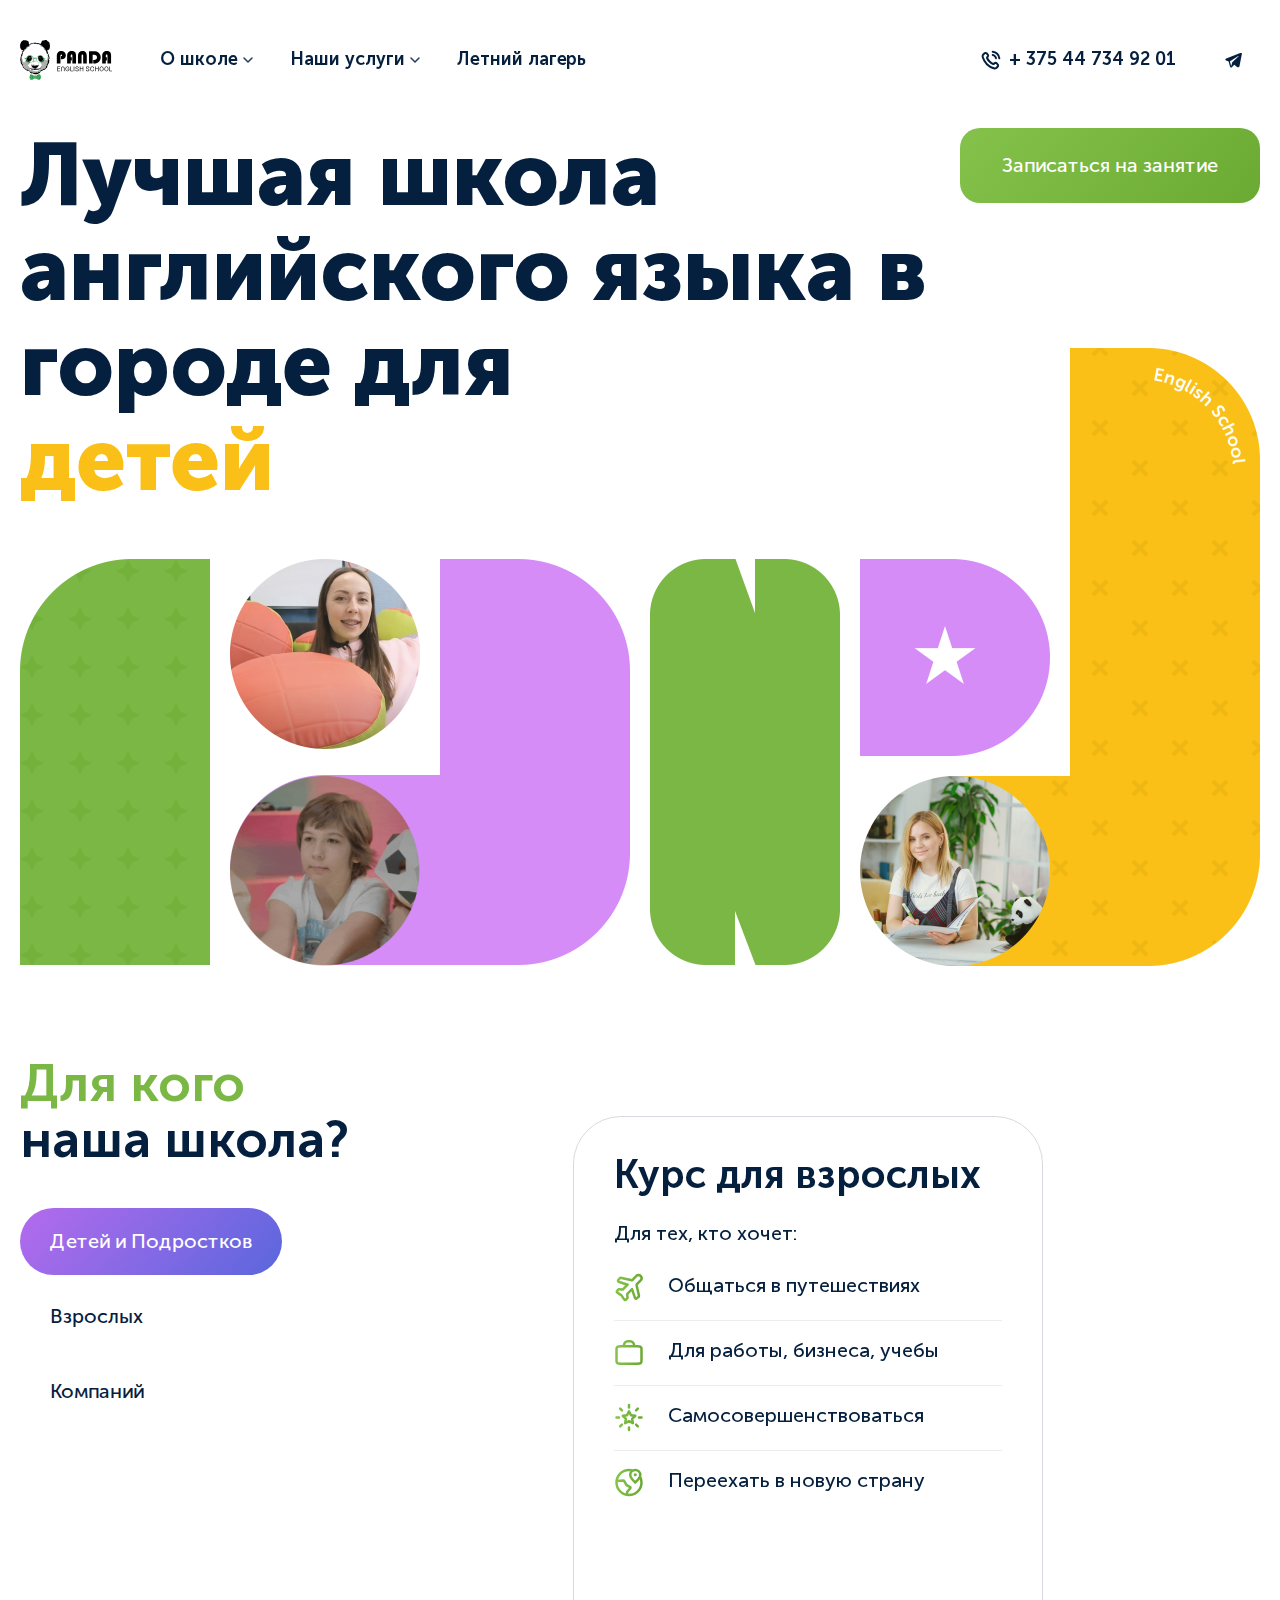
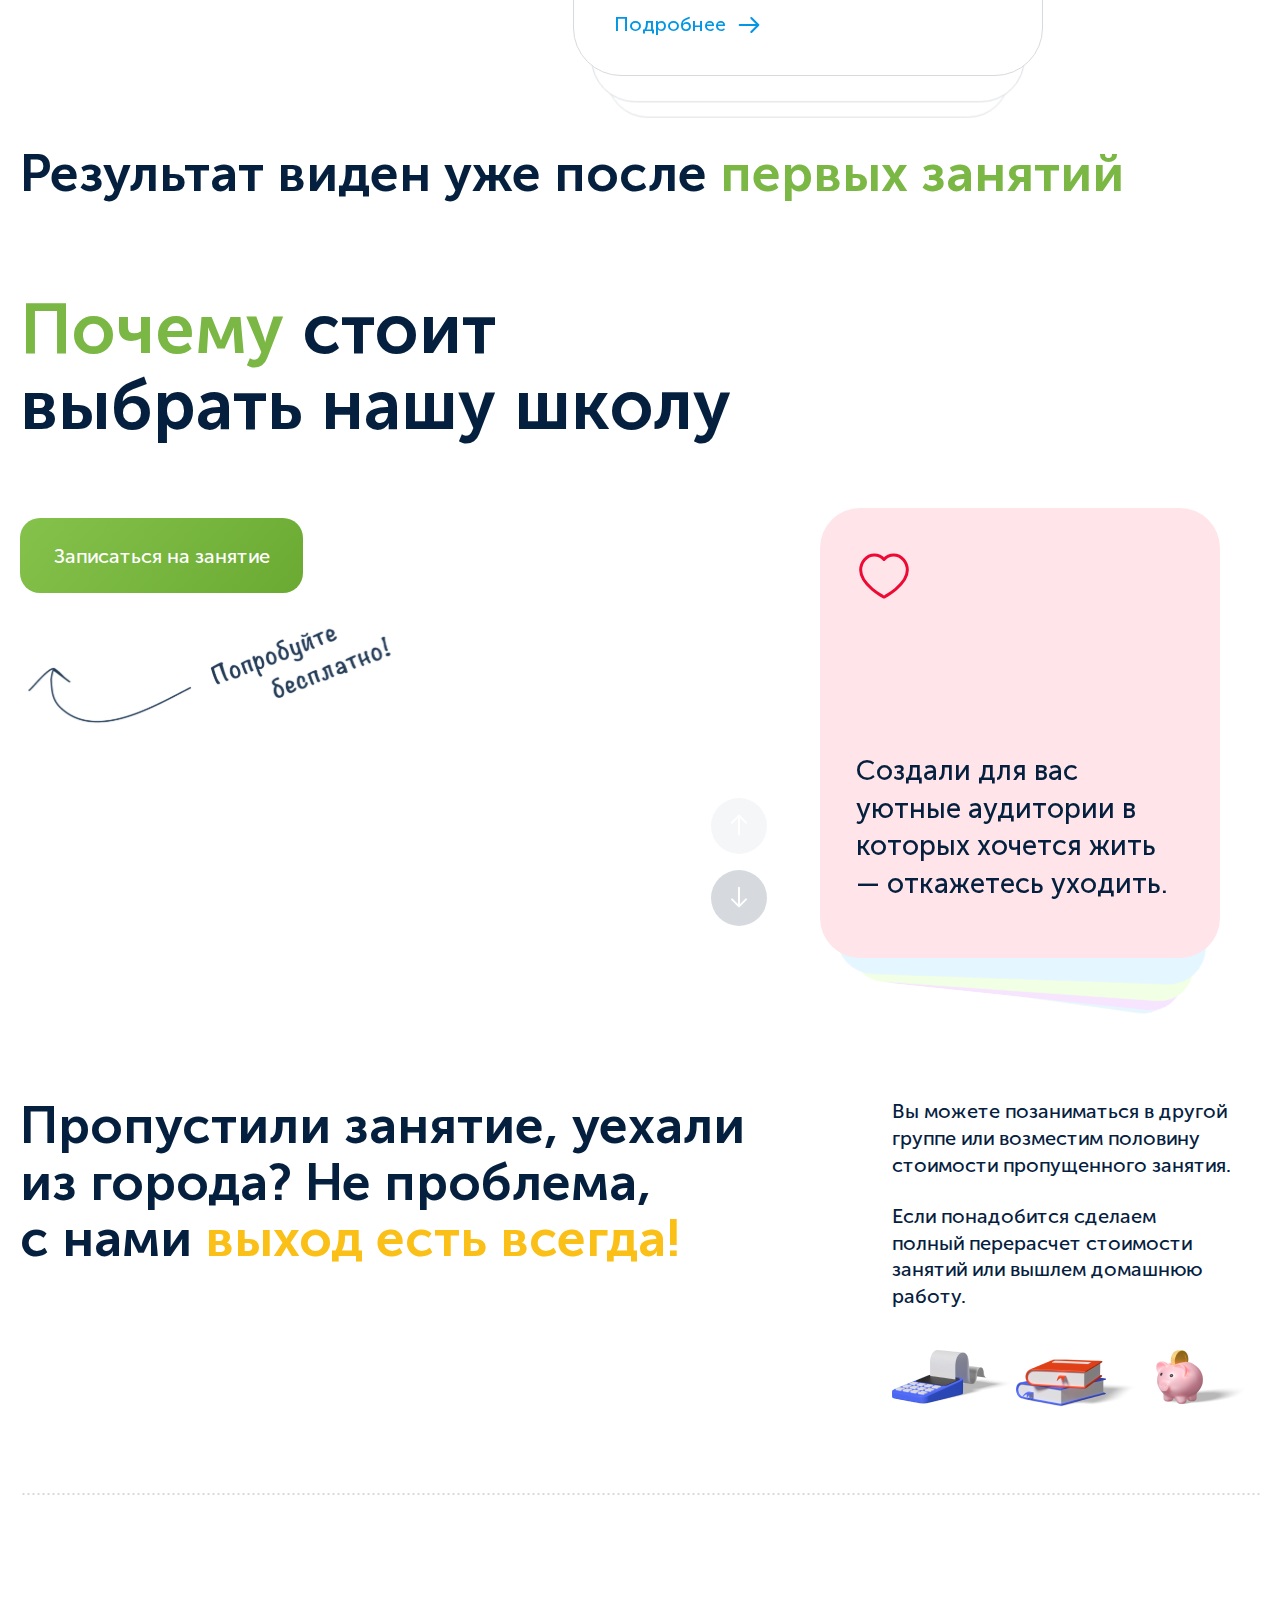
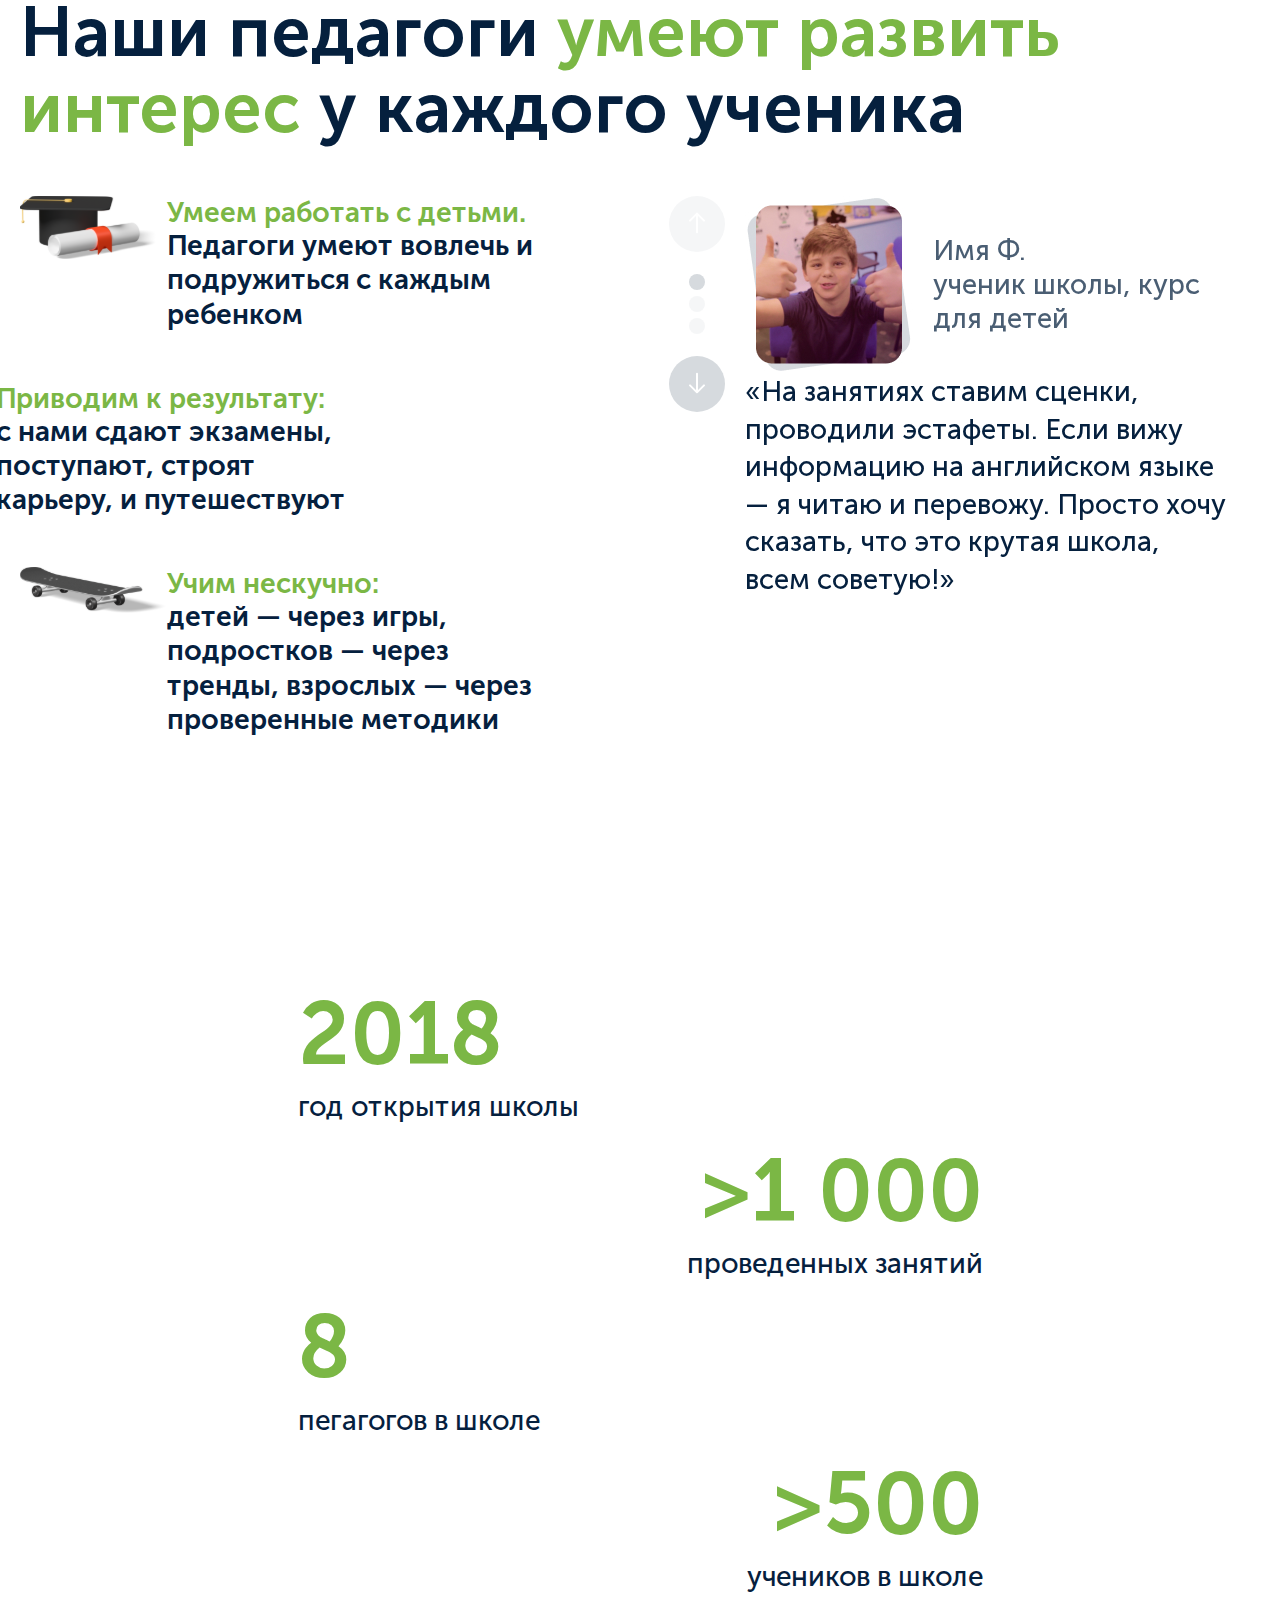
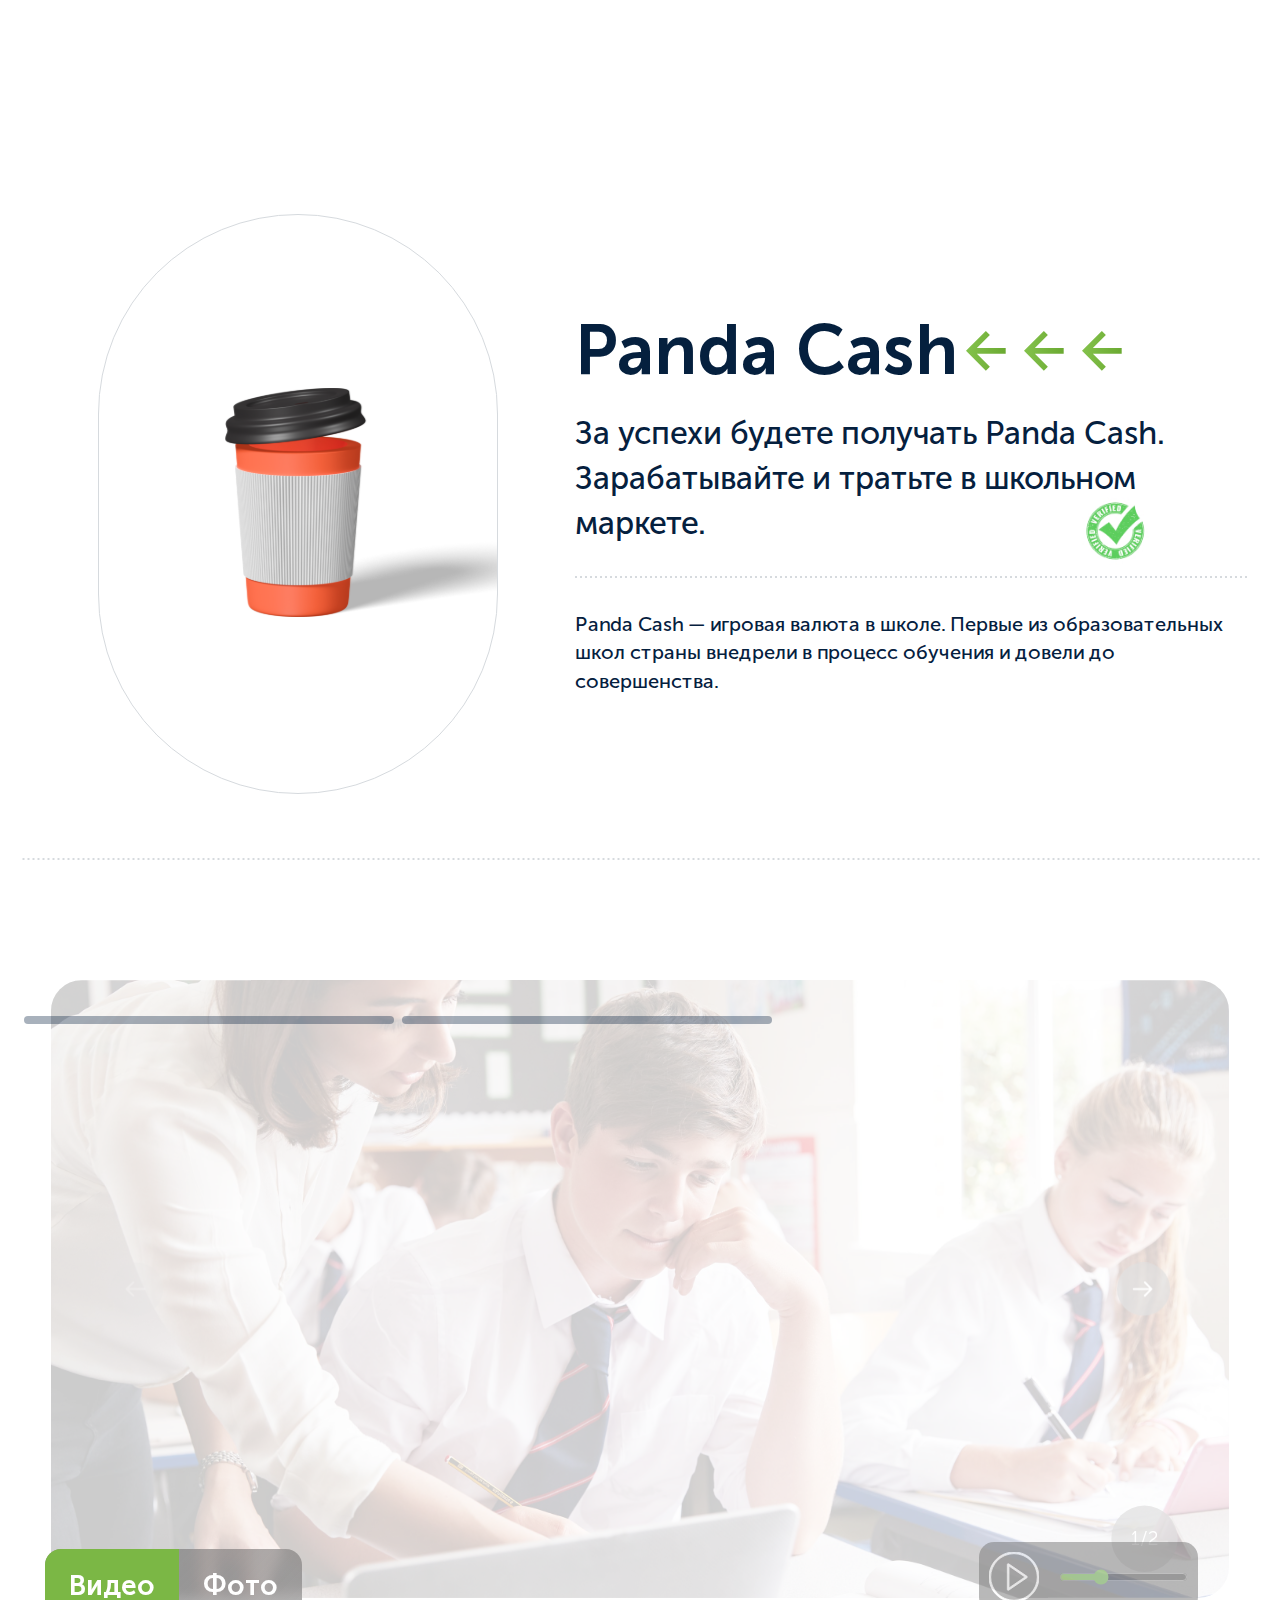
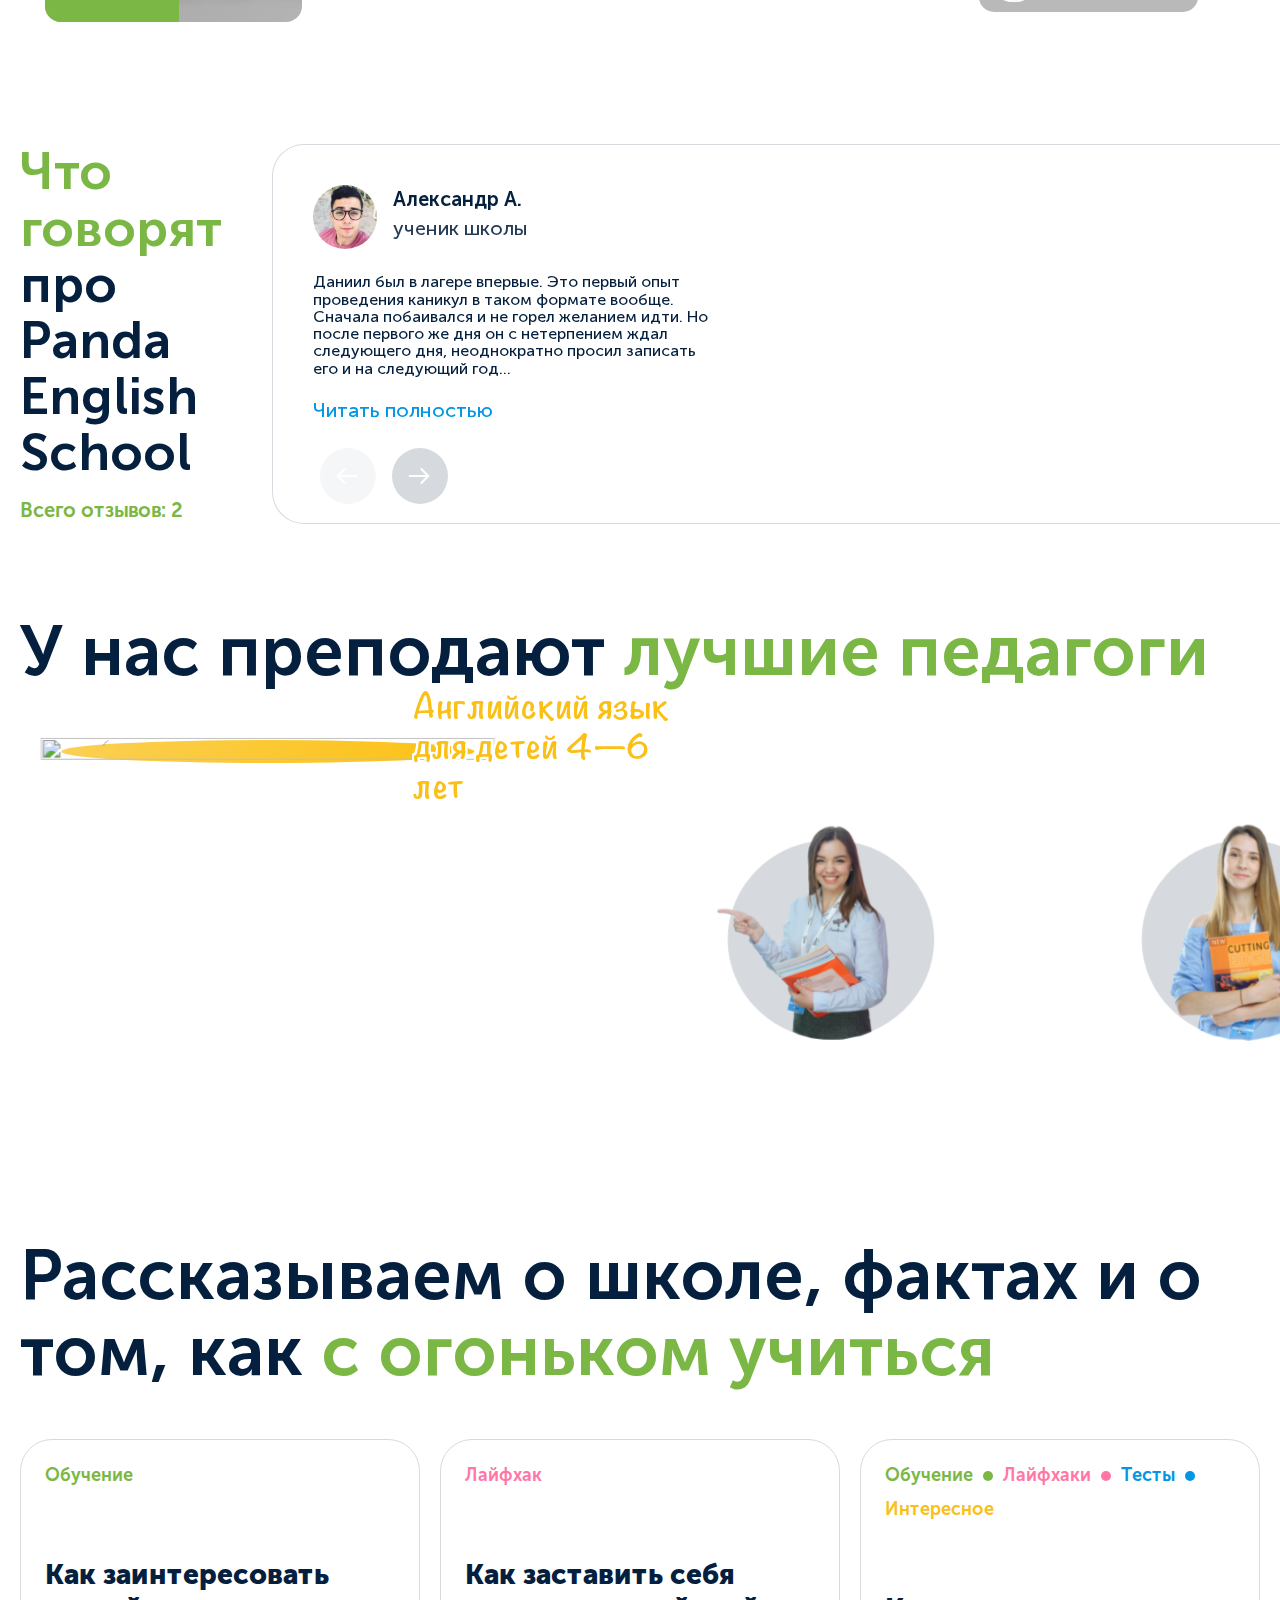
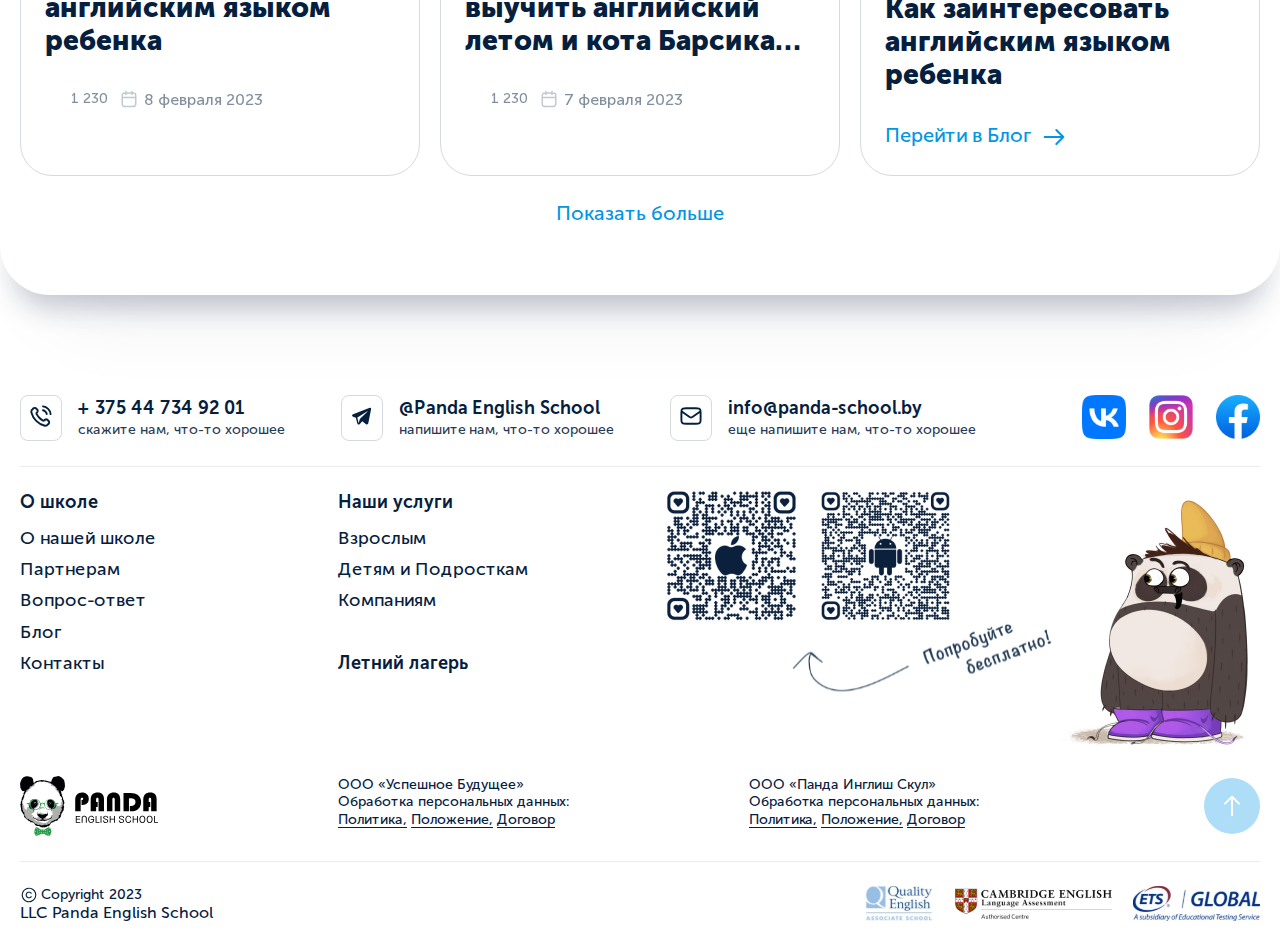
==== commit 098816be: "Add files via upload" ====
--- a/index.html
+++ b/index.html
@@ -13,221 +13,218 @@
 
 
 <body id="body" class="body">
-    <div class="wrapper">
-        <div class="header__top">
-            <div class="container container__header">
-                <div class="header__top-inner">
-                    <div class="header__logo">
-                        <a href="#">
-                            <img src="Images/Logos/Logo-main.svg" alt="Логотип компании Panda English School">
-                        </a>
-                    </div>
-                    <div class="nav">
-                        <ul class="nav__list">
-                            <li class="nav__items">
-                                <div class="nav__title nav__title-menu1">
-                                    <button class="nav__title-button">О школе</button>
-                                    <div class="nav__title-arrow nav__title-arrow1">
-                                        <svg width="12" height="24" viewBox="0 0 12 24" fill="none"
+    <div class="header__top">
+        <div class="container container__header">
+            <div class="header__top-inner">
+                <div class="header__logo">
+                    <a href="#">
+                        <img src="Images/Logos/Logo-main.svg" alt="Логотип компании Panda English School">
+                    </a>
+                </div>
+                <div class="nav">
+                    <ul class="nav__list">
+                        <li class="nav__items">
+                            <div class="nav__title nav__title-menu1">
+                                <button class="nav__title-button">О школе</button>
+                                <div class="nav__title-arrow nav__title-arrow1">
+                                    <svg width="12" height="24" viewBox="0 0 12 24" fill="none"
+                                        xmlns="http://www.w3.org/2000/svg">
+                                        <path d="M2 10L6 14L10 10" stroke="#05203E" stroke-opacity="0.88"
+                                            stroke-width="1.5" stroke-linecap="round" stroke-linejoin="round" />
+                                    </svg>
+                                </div>
+                            </div>
+                            <ul id="menu1" class="nav__items-plus nav__items-plus-special1">
+                                <li class="nav__item">
+                                    <a href="#" class="nav__link">
+                                        <svg width="20" height="20" viewBox="0 0 20 20" fill="none"
                                             xmlns="http://www.w3.org/2000/svg">
-                                            <path d="M2 10L6 14L10 10" stroke="#05203E" stroke-opacity="0.88"
-                                                stroke-width="1.5" stroke-linecap="round" stroke-linejoin="round" />
-                                        </svg>
-                                    </div>
-                                </div>
-                                <ul id="menu1" class="nav__items-plus nav__items-plus-special1">
-                                    <li class="nav__item">
-                                        <a href="#" class="nav__link">
-                                            <svg width="20" height="20" viewBox="0 0 20 20" fill="none"
-                                                xmlns="http://www.w3.org/2000/svg">
+                                            <path
+                                                d="M10.8337 9.16667H14.8337C15.7671 9.16667 16.2338 9.16667 16.5903 9.34832C16.9039 9.50811 17.1589 9.76308 17.3187 10.0767C17.5003 10.4332 17.5003 10.8999 17.5003 11.8333V17.5M10.8337 17.5V5.16667C10.8337 4.23325 10.8337 3.76654 10.652 3.41002C10.4922 3.09641 10.2372 2.84144 9.92364 2.68166C9.56712 2.5 9.10041 2.5 8.16699 2.5H5.16699C4.23357 2.5 3.76686 2.5 3.41034 2.68166C3.09674 2.84144 2.84177 3.09641 2.68198 3.41002C2.50033 3.76654 2.50033 4.23325 2.50033 5.16667V17.5M18.3337 17.5H1.66699M5.41699 5.83333H7.91699M5.41699 9.16667H7.91699M5.41699 12.5H7.91699"
+                                                stroke="#05203E" stroke-width="1.5" stroke-linecap="round"
+                                                stroke-linejoin="round" />
+                                        </svg>
+                                        Наша команда
+                                    </a>
+                                </li>
+                                <li class="nav__item">
+                                    <a href="#" class="nav__link"><svg width="20" height="21" viewBox="0 0 20 21"
+                                            fill="none" xmlns="http://www.w3.org/2000/svg">
+                                            <path
+                                                d="M13.3332 6.33333C13.3332 5.55836 13.3332 5.17087 13.248 4.85295C13.0168 3.99022 12.3429 3.31635 11.4802 3.08519C11.1623 3 10.7748 3 9.99984 3C9.22486 3 8.83737 3 8.51946 3.08519C7.65673 3.31635 6.98286 3.99022 6.75169 4.85295C6.6665 5.17087 6.6665 5.55836 6.6665 6.33333M4.33317 18H15.6665C16.5999 18 17.0666 18 17.4232 17.8183C17.7368 17.6586 17.9917 17.4036 18.1515 17.09C18.3332 16.7335 18.3332 16.2668 18.3332 15.3333V9C18.3332 8.06658 18.3332 7.59987 18.1515 7.24335C17.9917 6.92975 17.7368 6.67478 17.4232 6.51499C17.0666 6.33333 16.5999 6.33333 15.6665 6.33333H4.33317C3.39975 6.33333 2.93304 6.33333 2.57652 6.51499C2.26292 6.67478 2.00795 6.92975 1.84816 7.24335C1.6665 7.59987 1.6665 8.06658 1.6665 9V15.3333C1.6665 16.2668 1.6665 16.7335 1.84816 17.09C2.00795 17.4036 2.26292 17.6586 2.57652 17.8183C2.93304 18 3.39975 18 4.33317 18Z"
+                                                stroke="#05203E" stroke-width="1.5" stroke-linecap="round"
+                                                stroke-linejoin="round" />
+                                        </svg>
+                                        Партнерам
+                                    </a>
+                                </li>
+                                <li class="nav__item">
+                                    <a href="#" class="nav__link">
+                                        <svg width="20" height="20" viewBox="0 0 20 20" fill="none"
+                                            xmlns="http://www.w3.org/2000/svg">
+                                            <g clip-path="url(#clip0_569_7644)">
                                                 <path
-                                                    d="M10.8337 9.16667H14.8337C15.7671 9.16667 16.2338 9.16667 16.5903 9.34832C16.9039 9.50811 17.1589 9.76308 17.3187 10.0767C17.5003 10.4332 17.5003 10.8999 17.5003 11.8333V17.5M10.8337 17.5V5.16667C10.8337 4.23325 10.8337 3.76654 10.652 3.41002C10.4922 3.09641 10.2372 2.84144 9.92364 2.68166C9.56712 2.5 9.10041 2.5 8.16699 2.5H5.16699C4.23357 2.5 3.76686 2.5 3.41034 2.68166C3.09674 2.84144 2.84177 3.09641 2.68198 3.41002C2.50033 3.76654 2.50033 4.23325 2.50033 5.16667V17.5M18.3337 17.5H1.66699M5.41699 5.83333H7.91699M5.41699 9.16667H7.91699M5.41699 12.5H7.91699"
+                                                    d="M7.57533 7.5C7.77125 6.94306 8.15795 6.47343 8.66695 6.17428C9.17596 5.87514 9.7744 5.76579 10.3563 5.8656C10.9382 5.96541 11.466 6.26794 11.8462 6.71961C12.2264 7.17128 12.4345 7.74294 12.4337 8.33334C12.4337 10 9.93366 10.8333 9.93366 10.8333M10.0003 14.1667H10.0087M18.3337 10C18.3337 14.6024 14.6027 18.3333 10.0003 18.3333C5.39795 18.3333 1.66699 14.6024 1.66699 10C1.66699 5.39763 5.39795 1.66667 10.0003 1.66667C14.6027 1.66667 18.3337 5.39763 18.3337 10Z"
                                                     stroke="#05203E" stroke-width="1.5" stroke-linecap="round"
                                                     stroke-linejoin="round" />
-                                            </svg>
-                                            Наша команда
-                                        </a>
-                                    </li>
-                                    <li class="nav__item">
-                                        <a href="#" class="nav__link"><svg width="20" height="21" viewBox="0 0 20 21"
-                                                fill="none" xmlns="http://www.w3.org/2000/svg">
+                                            </g>
+                                            <defs>
+                                                <clipPath id="clip0_569_7644">
+                                                    <rect width="20" height="20" fill="white" />
+                                                </clipPath>
+                                            </defs>
+                                        </svg>
+                                        Вопрос-ответ
+                                    </a>
+                                </li>
+                                <li class="nav__item">
+                                    <a href="#" class="nav__link">
+                                        <svg width="20" height="21" viewBox="0 0 20 21" fill="none"
+                                            xmlns="http://www.w3.org/2000/svg">
+                                            <path
+                                                d="M8.33317 12.6123C9.36112 12.0181 10.6385 12.0181 11.6664 12.6123M1.6665 13L2.25108 7.15426C2.27324 6.93262 2.28432 6.8218 2.30132 6.72673C2.50169 5.60584 3.43417 4.76196 4.56944 4.67412C4.66573 4.66666 4.7771 4.66666 4.99984 4.66666M18.3332 13L17.7486 7.15426C17.7264 6.93263 17.7154 6.8218 17.6984 6.72673C17.498 5.60584 16.5655 4.76196 15.4302 4.67412C15.3339 4.66666 15.2226 4.66666 14.9998 4.66666M7.35686 10.643C8.65861 11.9447 8.65861 14.0553 7.35686 15.357C6.05512 16.6588 3.94457 16.6588 2.64281 15.357C1.34107 14.0553 1.34107 11.9447 2.64281 10.643C3.94456 9.34123 6.05511 9.34123 7.35686 10.643ZM17.3569 10.643C18.6586 11.9447 18.6586 14.0553 17.3569 15.357C16.0551 16.6588 13.9446 16.6588 12.6428 15.357C11.3411 14.0553 11.3411 11.9447 12.6428 10.643C13.9446 9.34123 16.0551 9.34123 17.3569 10.643Z"
+                                                stroke="#05203E" stroke-width="1.5" stroke-linecap="round"
+                                                stroke-linejoin="round" />
+                                        </svg>
+                                        Блог
+                                    </a>
+                                </li>
+                                <li class="nav__item">
+                                    <a href="#" class="nav__link">
+                                        <svg width="20" height="20" viewBox="0 0 20 20" fill="none"
+                                            xmlns="http://www.w3.org/2000/svg">
+                                            <g clip-path="url(#clip0_569_7646)">
                                                 <path
-                                                    d="M13.3332 6.33333C13.3332 5.55836 13.3332 5.17087 13.248 4.85295C13.0168 3.99022 12.3429 3.31635 11.4802 3.08519C11.1623 3 10.7748 3 9.99984 3C9.22486 3 8.83737 3 8.51946 3.08519C7.65673 3.31635 6.98286 3.99022 6.75169 4.85295C6.6665 5.17087 6.6665 5.55836 6.6665 6.33333M4.33317 18H15.6665C16.5999 18 17.0666 18 17.4232 17.8183C17.7368 17.6586 17.9917 17.4036 18.1515 17.09C18.3332 16.7335 18.3332 16.2668 18.3332 15.3333V9C18.3332 8.06658 18.3332 7.59987 18.1515 7.24335C17.9917 6.92975 17.7368 6.67478 17.4232 6.51499C17.0666 6.33333 16.5999 6.33333 15.6665 6.33333H4.33317C3.39975 6.33333 2.93304 6.33333 2.57652 6.51499C2.26292 6.67478 2.00795 6.92975 1.84816 7.24335C1.6665 7.59987 1.6665 8.06658 1.6665 9V15.3333C1.6665 16.2668 1.6665 16.7335 1.84816 17.09C2.00795 17.4036 2.26292 17.6586 2.57652 17.8183C2.93304 18 3.39975 18 4.33317 18Z"
+                                                    d="M4.16699 11.9053C2.62419 12.5859 1.66699 13.5343 1.66699 14.5833C1.66699 16.6544 5.39795 18.3333 10.0003 18.3333C14.6027 18.3333 18.3337 16.6544 18.3337 14.5833C18.3337 13.5343 17.3765 12.5859 15.8337 11.9053M15.0003 6.66667C15.0003 10.0531 11.2503 11.6667 10.0003 14.1667C8.75033 11.6667 5.00033 10.0531 5.00033 6.66667C5.00033 3.90525 7.2389 1.66667 10.0003 1.66667C12.7617 1.66667 15.0003 3.90525 15.0003 6.66667ZM10.8337 6.66667C10.8337 7.12691 10.4606 7.5 10.0003 7.5C9.54009 7.5 9.16699 7.12691 9.16699 6.66667C9.16699 6.20643 9.54009 5.83334 10.0003 5.83334C10.4606 5.83334 10.8337 6.20643 10.8337 6.66667Z"
                                                     stroke="#05203E" stroke-width="1.5" stroke-linecap="round"
                                                     stroke-linejoin="round" />
-                                            </svg>
-                                            Партнерам
-                                        </a>
-                                    </li>
-                                    <li class="nav__item">
-                                        <a href="#" class="nav__link">
-                                            <svg width="20" height="20" viewBox="0 0 20 20" fill="none"
-                                                xmlns="http://www.w3.org/2000/svg">
-                                                <g clip-path="url(#clip0_569_7644)">
-                                                    <path
-                                                        d="M7.57533 7.5C7.77125 6.94306 8.15795 6.47343 8.66695 6.17428C9.17596 5.87514 9.7744 5.76579 10.3563 5.8656C10.9382 5.96541 11.466 6.26794 11.8462 6.71961C12.2264 7.17128 12.4345 7.74294 12.4337 8.33334C12.4337 10 9.93366 10.8333 9.93366 10.8333M10.0003 14.1667H10.0087M18.3337 10C18.3337 14.6024 14.6027 18.3333 10.0003 18.3333C5.39795 18.3333 1.66699 14.6024 1.66699 10C1.66699 5.39763 5.39795 1.66667 10.0003 1.66667C14.6027 1.66667 18.3337 5.39763 18.3337 10Z"
-                                                        stroke="#05203E" stroke-width="1.5" stroke-linecap="round"
-                                                        stroke-linejoin="round" />
-                                                </g>
-                                                <defs>
-                                                    <clipPath id="clip0_569_7644">
-                                                        <rect width="20" height="20" fill="white" />
-                                                    </clipPath>
-                                                </defs>
-                                            </svg>
-                                            Вопрос-ответ
-                                        </a>
-                                    </li>
-                                    <li class="nav__item">
-                                        <a href="#" class="nav__link">
-                                            <svg width="20" height="21" viewBox="0 0 20 21" fill="none"
-                                                xmlns="http://www.w3.org/2000/svg">
-                                                <path
-                                                    d="M8.33317 12.6123C9.36112 12.0181 10.6385 12.0181 11.6664 12.6123M1.6665 13L2.25108 7.15426C2.27324 6.93262 2.28432 6.8218 2.30132 6.72673C2.50169 5.60584 3.43417 4.76196 4.56944 4.67412C4.66573 4.66666 4.7771 4.66666 4.99984 4.66666M18.3332 13L17.7486 7.15426C17.7264 6.93263 17.7154 6.8218 17.6984 6.72673C17.498 5.60584 16.5655 4.76196 15.4302 4.67412C15.3339 4.66666 15.2226 4.66666 14.9998 4.66666M7.35686 10.643C8.65861 11.9447 8.65861 14.0553 7.35686 15.357C6.05512 16.6588 3.94457 16.6588 2.64281 15.357C1.34107 14.0553 1.34107 11.9447 2.64281 10.643C3.94456 9.34123 6.05511 9.34123 7.35686 10.643ZM17.3569 10.643C18.6586 11.9447 18.6586 14.0553 17.3569 15.357C16.0551 16.6588 13.9446 16.6588 12.6428 15.357C11.3411 14.0553 11.3411 11.9447 12.6428 10.643C13.9446 9.34123 16.0551 9.34123 17.3569 10.643Z"
-                                                    stroke="#05203E" stroke-width="1.5" stroke-linecap="round"
-                                                    stroke-linejoin="round" />
-                                            </svg>
-                                            Блог
-                                        </a>
-                                    </li>
-                                    <li class="nav__item">
-                                        <a href="#" class="nav__link">
-                                            <svg width="20" height="20" viewBox="0 0 20 20" fill="none"
-                                                xmlns="http://www.w3.org/2000/svg">
-                                                <g clip-path="url(#clip0_569_7646)">
-                                                    <path
-                                                        d="M4.16699 11.9053C2.62419 12.5859 1.66699 13.5343 1.66699 14.5833C1.66699 16.6544 5.39795 18.3333 10.0003 18.3333C14.6027 18.3333 18.3337 16.6544 18.3337 14.5833C18.3337 13.5343 17.3765 12.5859 15.8337 11.9053M15.0003 6.66667C15.0003 10.0531 11.2503 11.6667 10.0003 14.1667C8.75033 11.6667 5.00033 10.0531 5.00033 6.66667C5.00033 3.90525 7.2389 1.66667 10.0003 1.66667C12.7617 1.66667 15.0003 3.90525 15.0003 6.66667ZM10.8337 6.66667C10.8337 7.12691 10.4606 7.5 10.0003 7.5C9.54009 7.5 9.16699 7.12691 9.16699 6.66667C9.16699 6.20643 9.54009 5.83334 10.0003 5.83334C10.4606 5.83334 10.8337 6.20643 10.8337 6.66667Z"
-                                                        stroke="#05203E" stroke-width="1.5" stroke-linecap="round"
-                                                        stroke-linejoin="round" />
-                                                </g>
-                                                <defs>
-                                                    <clipPath id="clip0_569_7646">
-                                                        <rect width="20" height="20" fill="white" />
-                                                    </clipPath>
-                                                </defs>
-                                            </svg>
-                                            Контакты
-                                        </a>
-                                    </li>
-                                </ul>
-                            </li>
-                            <li class="nav__items ">
-                                <div class="nav__title nav__title-menu2">
-                                    <button class="nav__title-button">Наши услуги</button>
-                                    <div class="nav__title-arrow nav__title-arrow2">
-                                        <svg width="12" height="24" viewBox="0 0 12 24" fill="none"
+                                            </g>
+                                            <defs>
+                                                <clipPath id="clip0_569_7646">
+                                                    <rect width="20" height="20" fill="white" />
+                                                </clipPath>
+                                            </defs>
+                                        </svg>
+                                        Контакты
+                                    </a>
+                                </li>
+                            </ul>
+                        </li>
+                        <li class="nav__items ">
+                            <div class="nav__title nav__title-menu2">
+                                <button class="nav__title-button">Наши услуги</button>
+                                <div class="nav__title-arrow nav__title-arrow2">
+                                    <svg width="12" height="24" viewBox="0 0 12 24" fill="none"
+                                        xmlns="http://www.w3.org/2000/svg">
+                                        <path d="M2 10L6 14L10 10" stroke="#05203E" stroke-opacity="0.88"
+                                            stroke-width="1.5" stroke-linecap="round" stroke-linejoin="round" />
+                                    </svg>
+                                </div>
+                            </div>
+                            <ul id="menu2" class="nav__items-plus nav__items-plus-special2">
+                                <li class="nav__item">
+                                    <a href="#" class="nav__link">
+                                        <svg width="20" height="20" viewBox="0 0 20 20" fill="none"
                                             xmlns="http://www.w3.org/2000/svg">
-                                            <path d="M2 10L6 14L10 10" stroke="#05203E" stroke-opacity="0.88"
-                                                stroke-width="1.5" stroke-linecap="round" stroke-linejoin="round" />
-                                        </svg>
-                                    </div>
-                                </div>
-                                <ul id="menu2" class="nav__items-plus nav__items-plus-special2">
-                                    <li class="nav__item">
-                                        <a href="#" class="nav__link">
-                                            <svg width="20" height="20" viewBox="0 0 20 20" fill="none"
-                                                xmlns="http://www.w3.org/2000/svg">
-                                                <path
-                                                    d="M16.6663 17.5C16.6663 16.337 16.6663 15.7555 16.5228 15.2824C16.1996 14.217 15.366 13.3834 14.3006 13.0602C13.8275 12.9167 13.246 12.9167 12.083 12.9167H7.91634C6.75337 12.9167 6.17189 12.9167 5.69872 13.0602C4.63339 13.3834 3.79971 14.217 3.47654 15.2824C3.33301 15.7555 3.33301 16.337 3.33301 17.5M13.7497 6.25C13.7497 8.32107 12.0707 10 9.99967 10C7.92861 10 6.24967 8.32107 6.24967 6.25C6.24967 4.17893 7.92861 2.5 9.99967 2.5C12.0707 2.5 13.7497 4.17893 13.7497 6.25Z"
-                                                    stroke="#05203E" stroke-width="1.5" stroke-linecap="round"
-                                                    stroke-linejoin="round" />
-                                            </svg>
-                                            Взрослым
-                                        </a>
-                                    </li>
-                                    <li class="nav__item">
-                                        <a href="#" class="nav__link">
-                                            <svg width="20" height="20" viewBox="0 0 20 20" fill="none"
-                                                xmlns="http://www.w3.org/2000/svg">
-                                                <path
-                                                    d="M9.99967 18.1667C13.513 18.1667 16.483 15.3833 17.4555 12.1875C17.6738 11.4692 19.1663 11.4692 19.1663 9.91667C19.1663 8.36417 17.6597 8.27501 17.4159 7.52001C16.4047 4.38959 13.4663 1.66667 9.99967 1.66667C6.53092 1.66667 3.59134 4.39167 2.58176 7.52501C2.33926 8.27917 0.833008 8.33751 0.833008 9.91667C0.833008 11.4958 2.32967 11.4958 2.55592 12.2258C3.54009 15.4017 6.50051 18.1667 9.99967 18.1667Z"
-                                                    stroke="#05203E" stroke-width="1.5" />
-                                                <path d="M17.4163 7.52001C16.405 4.38959 13.4667 1.66667 10 1.66667"
-                                                    stroke="#05203E" stroke-width="1.5" stroke-linecap="round" />
-                                                <path
-                                                    d="M7.95866 9C7.95866 9.34416 7.86533 9.64666 7.72533 9.85666C7.58408 10.0683 7.41199 10.1667 7.25033 10.1667C7.08866 10.1667 6.91699 10.0683 6.77533 9.85666C6.63533 9.64666 6.54199 9.34416 6.54199 9C6.54199 8.65541 6.63533 8.35333 6.77533 8.14333C6.91699 7.93166 7.08866 7.83333 7.25033 7.83333C7.41241 7.83333 7.58408 7.93166 7.72533 8.14333C7.86533 8.35333 7.95866 8.65583 7.95866 9ZM13.4587 9C13.4587 9.34416 13.3653 9.64666 13.2253 9.85666C13.0841 10.0683 12.912 10.1667 12.7503 10.1667C12.5887 10.1667 12.4166 10.0683 12.2753 9.85666C12.1353 9.64666 12.042 9.34416 12.042 9C12.042 8.65541 12.1353 8.35333 12.2753 8.14333C12.4166 7.93166 12.5887 7.83333 12.7503 7.83333C12.912 7.83333 13.0841 7.93166 13.2253 8.14333C13.3653 8.35333 13.4587 8.65583 13.4587 9Z"
-                                                    fill="#05203E" stroke="#05203E" stroke-width="0.5" />
-                                                <path fill-rule="evenodd" clip-rule="evenodd"
-                                                    d="M7.70703 13.2292C8.5112 13.7708 9.27703 14.0417 10.0033 14.0417C10.7291 14.0417 11.4487 13.7713 12.1616 13.2313"
-                                                    fill="#05203E" />
-                                                <path
-                                                    d="M7.70703 13.2292C8.5112 13.7708 9.27703 14.0417 10.0033 14.0417C10.7291 14.0417 11.4487 13.7712 12.1616 13.2312M13.2195 2.58333C13.3312 3.38916 13.0858 3.97791 12.4824 4.34958C11.8795 4.72125 10.8995 4.89541 9.54286 4.87208"
-                                                    stroke="#05203E" stroke-width="1.5" stroke-linecap="round" />
-                                            </svg>
-                                            Детям и Подросткам
-                                        </a>
-                                    </li>
-                                    <li class="nav__item">
-                                        <a href="#" class="nav__link">
-                                            <svg width="20" height="20" viewBox="0 0 20 20" fill="none"
-                                                xmlns="http://www.w3.org/2000/svg">
-                                                <path
-                                                    d="M2.5 17.5H17.5M5 15V8.33333M8.33333 15V8.33333M11.6667 15V8.33333M15 15V8.33333M16.6667 5.83333L10.3533 1.88749C10.2252 1.80738 10.1611 1.76732 10.0923 1.75171C10.0315 1.7379 9.96845 1.7379 9.90767 1.75171C9.83894 1.76732 9.77485 1.80738 9.64667 1.88749L3.33333 5.83333H16.6667Z"
-                                                    stroke="#05203E" stroke-width="1.5" stroke-linecap="round"
-                                                    stroke-linejoin="round" />
-                                            </svg>
-                                            Компаниям
-                                        </a>
-                                    </li>
-                                </ul>
-                            </li>
-                            <li class="nav__items">
-                                <a href="#" class="nav__title  nav__title--special">Летний лагерь</a>
-                            </li>
-                        </ul>
-                        <div class="nav__contacts">
-                            <div class="socials socials__header">
-                                <a href="#" class="socials__link">
-                                    <img src="Images/Icons/Icons socials/vk 1.svg"
-                                        alt="Логотип социальной сети Вконтакте">
-                                </a>
-                                <a href="#" class="socials__link">
-                                    <img src="Images/Icons/Icons socials/inst 1.svg"
-                                        alt="Логотип социальной сети Инстаграмм">
-                                </a>
-                                <a href="#" class="socials__link">
-                                    <img src="Images/Icons/Icons socials/fb 1.svg"
-                                        alt="Логотип социальной сети Фейсбук">
-                                </a>
-                                <a href="#" class="socials__link">
-                                    <img src="Images/Icons/Icons socials/tg 1.svg"
-                                        alt="Логотип социальной сети Телеграмм">
-                                </a>
-                            </div>
-                            <div class="nav__contacts-tel">
-                                <svg width="20" height="20" viewBox="0 0 20 20" fill="none"
-                                    xmlns="http://www.w3.org/2000/svg">
-                                    <g clip-path="url(#clip0_608_1579)">
-                                        <path
-                                            d="M11.708 4.99999C12.522 5.15879 13.27 5.55687 13.8564 6.14327C14.4428 6.72967 14.8409 7.47771 14.9997 8.29166M11.708 1.66666C13.3991 1.85452 14.976 2.6118 16.1799 3.81416C17.3838 5.01652 18.143 6.5925 18.333 8.28332M8.52219 11.5525C7.52088 10.5512 6.73022 9.41903 6.15022 8.21101C6.10033 8.10711 6.07539 8.05515 6.05622 7.98941C5.98812 7.75578 6.03704 7.4689 6.17871 7.27104C6.21858 7.21536 6.26621 7.16773 6.36147 7.07247C6.65281 6.78114 6.79848 6.63547 6.89372 6.48898C7.25288 5.93658 7.25288 5.22442 6.89372 4.67202C6.79848 4.52553 6.65281 4.37987 6.36147 4.08853L6.19908 3.92614C5.75621 3.48327 5.53478 3.26183 5.29696 3.14155C4.82399 2.90232 4.26544 2.90232 3.79247 3.14155C3.55465 3.26183 3.33322 3.48327 2.89035 3.92614L2.75899 4.0575C2.31763 4.49885 2.09696 4.71953 1.92842 5.01955C1.7414 5.35247 1.60693 5.86955 1.60807 6.2514C1.60909 6.59552 1.67585 6.83071 1.80935 7.30108C2.52683 9.82891 3.88056 12.2142 5.87054 14.2042C7.86052 16.1942 10.2458 17.5479 12.7737 18.2654C13.244 18.3989 13.4792 18.4656 13.8233 18.4667C14.2052 18.4678 14.7223 18.3333 15.0552 18.1463C15.3552 17.9778 15.5759 17.7571 16.0172 17.3157L16.1486 17.1844C16.5915 16.7415 16.8129 16.5201 16.9332 16.2823C17.1724 15.8093 17.1724 15.2507 16.9332 14.7778C16.8129 14.54 16.5915 14.3185 16.1486 13.8757L15.9862 13.7133C15.6949 13.4219 15.5492 13.2763 15.4027 13.181C14.8503 12.8219 14.1382 12.8219 13.5858 13.181C13.4393 13.2763 13.2936 13.4219 13.0023 13.7133C12.907 13.8085 12.8594 13.8562 12.8037 13.896C12.6058 14.0377 12.319 14.0866 12.0853 14.0185C12.0196 13.9994 11.9676 13.9744 11.8637 13.9245C10.6557 13.3445 9.52351 12.5539 8.52219 11.5525Z"
-                                            stroke="#05203E" stroke-width="2" stroke-linecap="round"
-                                            stroke-linejoin="round" />
-                                    </g>
-                                    <defs>
-                                        <clipPath id="clip0_608_1579">
-                                            <rect width="20" height="20" fill="white" />
-                                        </clipPath>
-                                    </defs>
-                                </svg>
-                                <a class="nav__contacts-button" href="tel:+375447349201">+ 375 44 734 92
-                                    01</a>
-                            </div>
-                            <a href="#" class="nav__contacts-tg">
-                                <svg width="20" height="20" viewBox="0 0 20 20" fill="none"
-                                    xmlns="http://www.w3.org/2000/svg">
-                                    <path fill-rule="evenodd" clip-rule="evenodd"
-                                        d="M15.4023 16.4917V16.49L15.4173 16.4542L17.9165 3.85417V3.81417C17.9165 3.5 17.7998 3.22584 17.5481 3.06167C17.3273 2.9175 17.0731 2.9075 16.8948 2.92084C16.7288 2.93585 16.565 2.96939 16.4065 3.02084C16.3389 3.04263 16.2722 3.06709 16.2065 3.09417L16.1956 3.09834L2.26231 8.56417L2.25815 8.56584C2.21579 8.5803 2.17432 8.59727 2.13398 8.61667C2.03489 8.66119 1.93981 8.71416 1.84981 8.775C1.67065 8.89834 1.32981 9.18833 1.38731 9.64833C1.43481 10.03 1.69731 10.2717 1.87481 10.3975C1.97958 10.4709 2.09223 10.5324 2.21065 10.5808L2.23731 10.5925L2.24565 10.595L2.25148 10.5975L4.68981 11.4183C4.68148 11.5708 4.69648 11.7267 4.73731 11.8808L5.95815 16.5133C6.02484 16.7659 6.16895 16.9911 6.37025 17.1575C6.57154 17.324 6.81991 17.4231 7.08046 17.4412C7.34101 17.4592 7.60066 17.3951 7.82295 17.258C8.04524 17.1209 8.21899 16.9176 8.31981 16.6767L10.2265 14.6383L13.5006 17.1483L13.5473 17.1683C13.8448 17.2983 14.1223 17.3392 14.3765 17.305C14.6306 17.27 14.8323 17.1633 14.984 17.0425C15.1594 16.9003 15.2992 16.7191 15.3923 16.5133L15.399 16.4992L15.4015 16.4942L15.4023 16.4917ZM5.94565 11.5625C5.93213 11.5111 5.93534 11.4567 5.95482 11.4073C5.9743 11.3578 6.00904 11.3159 6.05398 11.2875L14.3215 6.0375C14.3215 6.0375 14.8081 5.74167 14.7906 6.0375C14.7906 6.0375 14.8773 6.08917 14.6165 6.33167C14.3698 6.5625 8.72398 12.0133 8.15231 12.565C8.12053 12.5959 8.09826 12.6352 8.08815 12.6783L7.16648 16.195L5.94565 11.5617V11.5625Z"
-                                        fill="#05203E" />
-                                </svg>
+                                            <path
+                                                d="M16.6663 17.5C16.6663 16.337 16.6663 15.7555 16.5228 15.2824C16.1996 14.217 15.366 13.3834 14.3006 13.0602C13.8275 12.9167 13.246 12.9167 12.083 12.9167H7.91634C6.75337 12.9167 6.17189 12.9167 5.69872 13.0602C4.63339 13.3834 3.79971 14.217 3.47654 15.2824C3.33301 15.7555 3.33301 16.337 3.33301 17.5M13.7497 6.25C13.7497 8.32107 12.0707 10 9.99967 10C7.92861 10 6.24967 8.32107 6.24967 6.25C6.24967 4.17893 7.92861 2.5 9.99967 2.5C12.0707 2.5 13.7497 4.17893 13.7497 6.25Z"
+                                                stroke="#05203E" stroke-width="1.5" stroke-linecap="round"
+                                                stroke-linejoin="round" />
+                                        </svg>
+                                        Взрослым
+                                    </a>
+                                </li>
+                                <li class="nav__item">
+                                    <a href="#" class="nav__link">
+                                        <svg width="20" height="20" viewBox="0 0 20 20" fill="none"
+                                            xmlns="http://www.w3.org/2000/svg">
+                                            <path
+                                                d="M9.99967 18.1667C13.513 18.1667 16.483 15.3833 17.4555 12.1875C17.6738 11.4692 19.1663 11.4692 19.1663 9.91667C19.1663 8.36417 17.6597 8.27501 17.4159 7.52001C16.4047 4.38959 13.4663 1.66667 9.99967 1.66667C6.53092 1.66667 3.59134 4.39167 2.58176 7.52501C2.33926 8.27917 0.833008 8.33751 0.833008 9.91667C0.833008 11.4958 2.32967 11.4958 2.55592 12.2258C3.54009 15.4017 6.50051 18.1667 9.99967 18.1667Z"
+                                                stroke="#05203E" stroke-width="1.5" />
+                                            <path d="M17.4163 7.52001C16.405 4.38959 13.4667 1.66667 10 1.66667"
+                                                stroke="#05203E" stroke-width="1.5" stroke-linecap="round" />
+                                            <path
+                                                d="M7.95866 9C7.95866 9.34416 7.86533 9.64666 7.72533 9.85666C7.58408 10.0683 7.41199 10.1667 7.25033 10.1667C7.08866 10.1667 6.91699 10.0683 6.77533 9.85666C6.63533 9.64666 6.54199 9.34416 6.54199 9C6.54199 8.65541 6.63533 8.35333 6.77533 8.14333C6.91699 7.93166 7.08866 7.83333 7.25033 7.83333C7.41241 7.83333 7.58408 7.93166 7.72533 8.14333C7.86533 8.35333 7.95866 8.65583 7.95866 9ZM13.4587 9C13.4587 9.34416 13.3653 9.64666 13.2253 9.85666C13.0841 10.0683 12.912 10.1667 12.7503 10.1667C12.5887 10.1667 12.4166 10.0683 12.2753 9.85666C12.1353 9.64666 12.042 9.34416 12.042 9C12.042 8.65541 12.1353 8.35333 12.2753 8.14333C12.4166 7.93166 12.5887 7.83333 12.7503 7.83333C12.912 7.83333 13.0841 7.93166 13.2253 8.14333C13.3653 8.35333 13.4587 8.65583 13.4587 9Z"
+                                                fill="#05203E" stroke="#05203E" stroke-width="0.5" />
+                                            <path fill-rule="evenodd" clip-rule="evenodd"
+                                                d="M7.70703 13.2292C8.5112 13.7708 9.27703 14.0417 10.0033 14.0417C10.7291 14.0417 11.4487 13.7713 12.1616 13.2313"
+                                                fill="#05203E" />
+                                            <path
+                                                d="M7.70703 13.2292C8.5112 13.7708 9.27703 14.0417 10.0033 14.0417C10.7291 14.0417 11.4487 13.7712 12.1616 13.2312M13.2195 2.58333C13.3312 3.38916 13.0858 3.97791 12.4824 4.34958C11.8795 4.72125 10.8995 4.89541 9.54286 4.87208"
+                                                stroke="#05203E" stroke-width="1.5" stroke-linecap="round" />
+                                        </svg>
+                                        Детям и Подросткам
+                                    </a>
+                                </li>
+                                <li class="nav__item">
+                                    <a href="#" class="nav__link">
+                                        <svg width="20" height="20" viewBox="0 0 20 20" fill="none"
+                                            xmlns="http://www.w3.org/2000/svg">
+                                            <path
+                                                d="M2.5 17.5H17.5M5 15V8.33333M8.33333 15V8.33333M11.6667 15V8.33333M15 15V8.33333M16.6667 5.83333L10.3533 1.88749C10.2252 1.80738 10.1611 1.76732 10.0923 1.75171C10.0315 1.7379 9.96845 1.7379 9.90767 1.75171C9.83894 1.76732 9.77485 1.80738 9.64667 1.88749L3.33333 5.83333H16.6667Z"
+                                                stroke="#05203E" stroke-width="1.5" stroke-linecap="round"
+                                                stroke-linejoin="round" />
+                                        </svg>
+                                        Компаниям
+                                    </a>
+                                </li>
+                            </ul>
+                        </li>
+                        <li class="nav__items">
+                            <a href="#" class="nav__title  nav__title--special">Летний лагерь</a>
+                        </li>
+                    </ul>
+                    <div class="nav__contacts">
+                        <div class="socials socials__header">
+                            <a href="#" class="socials__link">
+                                <img src="Images/Icons/Icons socials/vk 1.svg" alt="Логотип социальной сети Вконтакте">
                             </a>
-                        </div>
-                    </div>
-                    <a class="burger-icon" href="#">
-                        <span></span>
-                    </a>
+                            <a href="#" class="socials__link">
+                                <img src="Images/Icons/Icons socials/inst 1.svg"
+                                    alt="Логотип социальной сети Инстаграмм">
+                            </a>
+                            <a href="#" class="socials__link">
+                                <img src="Images/Icons/Icons socials/fb 1.svg" alt="Логотип социальной сети Фейсбук">
+                            </a>
+                            <a href="#" class="socials__link">
+                                <img src="Images/Icons/Icons socials/tg 1.svg" alt="Логотип социальной сети Телеграмм">
+                            </a>
+                        </div>
+                        <div class="nav__contacts-tel">
+                            <svg width="20" height="20" viewBox="0 0 20 20" fill="none"
+                                xmlns="http://www.w3.org/2000/svg">
+                                <g clip-path="url(#clip0_608_1579)">
+                                    <path
+                                        d="M11.708 4.99999C12.522 5.15879 13.27 5.55687 13.8564 6.14327C14.4428 6.72967 14.8409 7.47771 14.9997 8.29166M11.708 1.66666C13.3991 1.85452 14.976 2.6118 16.1799 3.81416C17.3838 5.01652 18.143 6.5925 18.333 8.28332M8.52219 11.5525C7.52088 10.5512 6.73022 9.41903 6.15022 8.21101C6.10033 8.10711 6.07539 8.05515 6.05622 7.98941C5.98812 7.75578 6.03704 7.4689 6.17871 7.27104C6.21858 7.21536 6.26621 7.16773 6.36147 7.07247C6.65281 6.78114 6.79848 6.63547 6.89372 6.48898C7.25288 5.93658 7.25288 5.22442 6.89372 4.67202C6.79848 4.52553 6.65281 4.37987 6.36147 4.08853L6.19908 3.92614C5.75621 3.48327 5.53478 3.26183 5.29696 3.14155C4.82399 2.90232 4.26544 2.90232 3.79247 3.14155C3.55465 3.26183 3.33322 3.48327 2.89035 3.92614L2.75899 4.0575C2.31763 4.49885 2.09696 4.71953 1.92842 5.01955C1.7414 5.35247 1.60693 5.86955 1.60807 6.2514C1.60909 6.59552 1.67585 6.83071 1.80935 7.30108C2.52683 9.82891 3.88056 12.2142 5.87054 14.2042C7.86052 16.1942 10.2458 17.5479 12.7737 18.2654C13.244 18.3989 13.4792 18.4656 13.8233 18.4667C14.2052 18.4678 14.7223 18.3333 15.0552 18.1463C15.3552 17.9778 15.5759 17.7571 16.0172 17.3157L16.1486 17.1844C16.5915 16.7415 16.8129 16.5201 16.9332 16.2823C17.1724 15.8093 17.1724 15.2507 16.9332 14.7778C16.8129 14.54 16.5915 14.3185 16.1486 13.8757L15.9862 13.7133C15.6949 13.4219 15.5492 13.2763 15.4027 13.181C14.8503 12.8219 14.1382 12.8219 13.5858 13.181C13.4393 13.2763 13.2936 13.4219 13.0023 13.7133C12.907 13.8085 12.8594 13.8562 12.8037 13.896C12.6058 14.0377 12.319 14.0866 12.0853 14.0185C12.0196 13.9994 11.9676 13.9744 11.8637 13.9245C10.6557 13.3445 9.52351 12.5539 8.52219 11.5525Z"
+                                        stroke="#05203E" stroke-width="2" stroke-linecap="round"
+                                        stroke-linejoin="round" />
+                                </g>
+                                <defs>
+                                    <clipPath id="clip0_608_1579">
+                                        <rect width="20" height="20" fill="white" />
+                                    </clipPath>
+                                </defs>
+                            </svg>
+                            <a class="nav__contacts-button" href="tel:+375447349201">+ 375 44 734 92
+                                01</a>
+                        </div>
+                        <a href="#" class="nav__contacts-tg">
+                            <svg width="20" height="20" viewBox="0 0 20 20" fill="none"
+                                xmlns="http://www.w3.org/2000/svg">
+                                <path fill-rule="evenodd" clip-rule="evenodd"
+                                    d="M15.4023 16.4917V16.49L15.4173 16.4542L17.9165 3.85417V3.81417C17.9165 3.5 17.7998 3.22584 17.5481 3.06167C17.3273 2.9175 17.0731 2.9075 16.8948 2.92084C16.7288 2.93585 16.565 2.96939 16.4065 3.02084C16.3389 3.04263 16.2722 3.06709 16.2065 3.09417L16.1956 3.09834L2.26231 8.56417L2.25815 8.56584C2.21579 8.5803 2.17432 8.59727 2.13398 8.61667C2.03489 8.66119 1.93981 8.71416 1.84981 8.775C1.67065 8.89834 1.32981 9.18833 1.38731 9.64833C1.43481 10.03 1.69731 10.2717 1.87481 10.3975C1.97958 10.4709 2.09223 10.5324 2.21065 10.5808L2.23731 10.5925L2.24565 10.595L2.25148 10.5975L4.68981 11.4183C4.68148 11.5708 4.69648 11.7267 4.73731 11.8808L5.95815 16.5133C6.02484 16.7659 6.16895 16.9911 6.37025 17.1575C6.57154 17.324 6.81991 17.4231 7.08046 17.4412C7.34101 17.4592 7.60066 17.3951 7.82295 17.258C8.04524 17.1209 8.21899 16.9176 8.31981 16.6767L10.2265 14.6383L13.5006 17.1483L13.5473 17.1683C13.8448 17.2983 14.1223 17.3392 14.3765 17.305C14.6306 17.27 14.8323 17.1633 14.984 17.0425C15.1594 16.9003 15.2992 16.7191 15.3923 16.5133L15.399 16.4992L15.4015 16.4942L15.4023 16.4917ZM5.94565 11.5625C5.93213 11.5111 5.93534 11.4567 5.95482 11.4073C5.9743 11.3578 6.00904 11.3159 6.05398 11.2875L14.3215 6.0375C14.3215 6.0375 14.8081 5.74167 14.7906 6.0375C14.7906 6.0375 14.8773 6.08917 14.6165 6.33167C14.3698 6.5625 8.72398 12.0133 8.15231 12.565C8.12053 12.5959 8.09826 12.6352 8.08815 12.6783L7.16648 16.195L5.94565 11.5617V11.5625Z"
+                                    fill="#05203E" />
+                            </svg>
+                        </a>
+                    </div>
                 </div>
+                <a class="burger-icon" href="#">
+                    <span></span>
+                </a>
             </div>
         </div>
+    </div>
+    <div class="wrapper">
         <header class="header">
             <section class="header__hero hero">
                 <div class="container">
@@ -248,7 +245,6 @@
                 </div>
             </section>
         </header>
-
 
         <main class="main">
             <section class="main__who who">
@@ -1093,8 +1089,8 @@
                         <div class="teachers__slider swiper-slider">
                             <div class="teachers__slider-inner swiper-wrapper">
                                 <div class="teachers__slide swiper-slide">
-                                    <img class="teachers__slide-img" src="Images/Content/teachers-slider/ЕкатеринаГ.png"
-                                        alt="">
+                                    <img class="teachers__slide-img"
+                                        src="Images/Content/teachers-slider2/ЕкатеринаГ.svg" alt="">
                                     <div class="teachers__slide-content">
                                         <p class="teachers__slide-text">
                                             Английский язык
@@ -1117,11 +1113,11 @@
                                         </p>
                                     </div>
                                     <svg width="143" height="153" viewBox="0 0 143 153" fill="none"
-                                            xmlns="http://www.w3.org/2000/svg">
-                                            <path fill-rule="evenodd" clip-rule="evenodd"
-                                                d="M95.0672 44.5109L95.2431 50.2428L97.645 48.4551L97.3696 42.2689L99.2779 40.8485L102.339 44.9613L104.522 43.3368L96.0646 31.9746L91.5241 35.3541C90.2884 36.2738 89.5327 37.3193 89.2568 38.4904C88.9827 39.6488 89.2702 40.7983 90.1192 41.9389C90.7341 42.7651 91.4996 43.2975 92.4157 43.536C93.3317 43.7745 94.2078 43.7303 95.0439 43.4034L95.0603 43.4253L95.0598 43.562C95.0521 43.6586 95.048 43.7981 95.0473 43.9803C95.0466 44.1626 95.0533 44.3395 95.0672 44.5109ZM94.1107 41.371C93.4072 41.3265 92.8024 40.9643 92.2963 40.2843C91.2841 38.9244 91.5786 37.6485 93.1799 36.4567L95.0004 35.1016L98.0943 39.2582L96.2079 40.6623C95.5133 41.1793 94.8142 41.4155 94.1107 41.371ZM83.8887 59.9293L74.6661 49.1792L76.6376 47.4878L82.1391 53.9005C82.786 54.6545 83.1777 55.1531 83.3143 55.3962L83.3558 55.3606C83.2785 55.1026 83.1843 54.3488 83.073 53.0993L82.2098 42.7073L84.2021 40.9981L93.4247 51.7482L91.4324 53.4574L85.9309 47.0447C85.7588 46.8441 85.5288 46.555 85.241 46.1775C84.9472 45.7931 84.7884 45.587 84.7647 45.5593L84.7232 45.5949C84.7558 45.675 84.854 46.4194 85.0178 47.8281L85.8602 58.2379L83.8887 59.9293ZM64.6796 61.4152C64.6659 63.4196 65.4039 65.1721 66.8937 66.6727C68.4028 68.1928 70.1531 68.9532 72.1446 68.954C74.1425 68.9484 75.9307 68.1622 77.509 66.5953C78.2852 65.8247 78.8878 64.9375 79.3168 63.9336C79.7523 62.9233 79.9556 61.9444 79.9268 60.9969L77.7443 60.3509C77.7608 61.1437 77.6129 61.9456 77.3006 62.7565C76.9818 63.561 76.5443 64.2394 75.988 64.7916C74.9531 65.8191 73.7622 66.3207 72.4152 66.2964C71.0619 66.2657 69.8715 65.7329 68.8441 64.698C67.823 63.6695 67.3053 62.4882 67.2908 61.154C67.2763 59.8198 67.7736 58.6519 68.7827 57.6501C69.3001 57.1364 69.9106 56.7423 70.6141 56.4677C71.3177 56.1802 72.0175 56.0377 72.7135 56.0403L72.2867 53.7862C71.3523 53.7506 70.4235 53.947 69.5003 54.3754C68.5707 54.7974 67.7533 55.3584 67.0483 56.0583C65.4829 57.6124 64.6934 59.398 64.6796 61.4152ZM59.6948 79.6517C59.2371 79.2473 58.8899 78.8007 58.653 78.3116C58.4153 77.8098 58.2851 77.3238 58.2625 76.8538C58.2391 76.371 58.2947 75.8607 58.4293 75.3228C58.564 74.785 58.743 74.2864 58.9664 73.827C59.183 73.3616 59.4536 72.8832 59.7784 72.3917C60.1031 71.9002 60.4031 71.4781 60.6783 71.1253C60.9596 70.7657 61.2601 70.4048 61.58 70.0428L62.0597 69.4998L61.8446 69.3097C60.294 67.9398 58.8338 68.0301 57.4639 69.5807C56.5647 70.5984 56.0282 71.894 55.8543 73.4674L53.6445 72.9746C53.6687 72.2176 53.8871 71.3646 54.2998 70.4157C54.7125 69.4668 55.2417 68.6269 55.8874 67.896C57.0702 66.5572 58.3431 65.8392 59.706 65.7419C61.069 65.6447 62.4198 66.1875 63.7586 67.3703L70.4697 73.2995L68.786 75.2052L67.7205 74.2638C67.577 74.1371 67.44 74.0099 67.3094 73.8824L67.1273 73.6875L67.019 73.571L66.9346 73.46L66.8984 73.501C67.256 74.3765 67.3618 75.303 67.2156 76.2806C67.0695 77.2583 66.6585 78.1296 65.9826 78.8946C65.1256 79.8646 64.1025 80.4445 62.9132 80.6343C61.7239 80.8241 60.6511 80.4965 59.6948 79.6517ZM61.3232 77.4781C61.7808 77.8825 62.3373 78.0579 62.9926 78.0044C63.6412 77.945 64.24 77.6044 64.7892 76.9828C65.29 76.4159 65.5624 75.7565 65.6063 75.0048C65.6563 74.2462 65.525 73.5343 65.2127 72.8692C64.8935 72.198 64.4641 71.624 63.9245 71.1473L63.5249 70.7942L63.0632 71.3168C60.5166 74.1993 59.9365 76.2531 61.3232 77.4781ZM43.1404 84.1274L44.9741 85.5556L47.9985 81.6726L57.3393 88.948L58.9943 86.8231L49.6535 79.5477L52.7031 75.6323L50.8695 74.2042L43.1404 84.1274ZM39.9395 101.311C38.1895 100.124 37.129 98.5456 36.7579 96.5759C36.3844 94.5934 36.8167 92.6895 38.0548 90.8641C38.6125 90.0418 39.307 89.3345 40.1384 88.742C40.9623 88.1444 41.8361 87.7734 42.76 87.6291L43.6114 89.7594C42.9278 89.8905 42.2683 90.1646 41.633 90.5817C40.9952 90.9861 40.4717 91.4901 40.0624 92.0935C39.2643 93.2703 39.0003 94.5119 39.2705 95.8185C39.5406 97.1252 40.2754 98.1852 41.4748 98.9987C42.6817 99.8173 43.9522 100.112 45.2863 99.8823C46.6128 99.6477 47.6854 98.9269 48.504 97.72C48.944 97.0713 49.2432 96.3216 49.4017 95.4709C49.5526 94.6151 49.544 93.7998 49.3757 93.0248L51.6416 93.2401C51.8517 94.1645 51.8399 95.1642 51.6063 96.2393C51.3779 97.3068 50.9567 98.2932 50.3427 99.1984C49.0944 101.039 47.4903 102.154 45.5305 102.542C43.5758 102.924 41.7122 102.513 39.9395 101.311ZM33.3693 115.559C33.6975 115.992 34.1256 116.362 34.6537 116.669C35.7571 117.31 36.8733 117.42 38.0023 117.001C39.1313 116.582 40.0208 115.812 40.6709 114.693C41.1836 113.81 41.4158 112.875 41.3674 111.888C41.319 110.901 41.0336 110.013 40.5112 109.225L40.5386 109.177L40.6431 109.27C40.7174 109.323 40.8327 109.406 40.989 109.518C41.1421 109.617 41.3013 109.715 41.4669 109.811L42.6964 110.526L43.9736 108.327L36.2301 103.829C34.6853 102.932 33.2542 102.664 31.9368 103.027C30.6194 103.389 29.5121 104.343 28.6148 105.888C28.1249 106.731 27.7707 107.659 27.5522 108.67C27.3336 109.681 27.2867 110.561 27.4114 111.308L29.675 111.358C29.5369 109.781 29.8089 108.405 30.491 107.231C31.5302 105.442 32.9444 105.067 34.7335 106.106L34.9818 106.25L34.6178 106.877C34.3752 107.294 34.1512 107.707 33.946 108.115C33.7453 108.515 33.5339 108.988 33.3119 109.533C33.0898 110.079 32.9182 110.601 32.7971 111.1C32.6682 111.594 32.5904 112.118 32.5639 112.672C32.5373 113.226 32.5829 113.737 32.7006 114.206C32.8149 114.662 33.0378 115.113 33.3693 115.559ZM37.5645 114.407C36.9323 114.588 36.3522 114.525 35.8242 114.218C34.2242 113.289 34.3902 111.161 36.3221 107.835L36.6723 107.232L37.1334 107.5C37.756 107.862 38.2897 108.34 38.7343 108.936C39.171 109.527 39.4393 110.199 39.5391 110.953C39.6435 111.698 39.5057 112.398 39.1257 113.053C38.7091 113.77 38.1887 114.221 37.5645 114.407ZM31.7139 131.256L19.0202 124.971L20.2212 122.545L25.3918 125.105L28.5764 118.673L23.4058 116.113L24.6068 113.687L37.3005 119.971L36.0995 122.397L30.6593 119.704L27.4748 126.136L32.9149 128.83L31.7139 131.256ZM24.2888 149.309L8.57666 135.376L9.67093 132.648L30.6559 133.435L29.5922 136.087L23.5755 135.81L20.8017 142.725L25.3424 146.682L24.2888 149.309ZM18.9396 141.198L21.1689 135.64L14.5734 135.336C14.2484 135.314 13.8448 135.28 13.3624 135.234C12.875 135.176 12.468 135.125 12.1414 135.083L11.6515 135.019L11.6311 135.07C12.6375 135.768 13.4198 136.352 13.9779 136.821L18.9396 141.198Z"
-                                                fill="#05203E" />
-                                        </svg>
+                                        xmlns="http://www.w3.org/2000/svg">
+                                        <path fill-rule="evenodd" clip-rule="evenodd"
+                                            d="M95.0672 44.5109L95.2431 50.2428L97.645 48.4551L97.3696 42.2689L99.2779 40.8485L102.339 44.9613L104.522 43.3368L96.0646 31.9746L91.5241 35.3541C90.2884 36.2738 89.5327 37.3193 89.2568 38.4904C88.9827 39.6488 89.2702 40.7983 90.1192 41.9389C90.7341 42.7651 91.4996 43.2975 92.4157 43.536C93.3317 43.7745 94.2078 43.7303 95.0439 43.4034L95.0603 43.4253L95.0598 43.562C95.0521 43.6586 95.048 43.7981 95.0473 43.9803C95.0466 44.1626 95.0533 44.3395 95.0672 44.5109ZM94.1107 41.371C93.4072 41.3265 92.8024 40.9643 92.2963 40.2843C91.2841 38.9244 91.5786 37.6485 93.1799 36.4567L95.0004 35.1016L98.0943 39.2582L96.2079 40.6623C95.5133 41.1793 94.8142 41.4155 94.1107 41.371ZM83.8887 59.9293L74.6661 49.1792L76.6376 47.4878L82.1391 53.9005C82.786 54.6545 83.1777 55.1531 83.3143 55.3962L83.3558 55.3606C83.2785 55.1026 83.1843 54.3488 83.073 53.0993L82.2098 42.7073L84.2021 40.9981L93.4247 51.7482L91.4324 53.4574L85.9309 47.0447C85.7588 46.8441 85.5288 46.555 85.241 46.1775C84.9472 45.7931 84.7884 45.587 84.7647 45.5593L84.7232 45.5949C84.7558 45.675 84.854 46.4194 85.0178 47.8281L85.8602 58.2379L83.8887 59.9293ZM64.6796 61.4152C64.6659 63.4196 65.4039 65.1721 66.8937 66.6727C68.4028 68.1928 70.1531 68.9532 72.1446 68.954C74.1425 68.9484 75.9307 68.1622 77.509 66.5953C78.2852 65.8247 78.8878 64.9375 79.3168 63.9336C79.7523 62.9233 79.9556 61.9444 79.9268 60.9969L77.7443 60.3509C77.7608 61.1437 77.6129 61.9456 77.3006 62.7565C76.9818 63.561 76.5443 64.2394 75.988 64.7916C74.9531 65.8191 73.7622 66.3207 72.4152 66.2964C71.0619 66.2657 69.8715 65.7329 68.8441 64.698C67.823 63.6695 67.3053 62.4882 67.2908 61.154C67.2763 59.8198 67.7736 58.6519 68.7827 57.6501C69.3001 57.1364 69.9106 56.7423 70.6141 56.4677C71.3177 56.1802 72.0175 56.0377 72.7135 56.0403L72.2867 53.7862C71.3523 53.7506 70.4235 53.947 69.5003 54.3754C68.5707 54.7974 67.7533 55.3584 67.0483 56.0583C65.4829 57.6124 64.6934 59.398 64.6796 61.4152ZM59.6948 79.6517C59.2371 79.2473 58.8899 78.8007 58.653 78.3116C58.4153 77.8098 58.2851 77.3238 58.2625 76.8538C58.2391 76.371 58.2947 75.8607 58.4293 75.3228C58.564 74.785 58.743 74.2864 58.9664 73.827C59.183 73.3616 59.4536 72.8832 59.7784 72.3917C60.1031 71.9002 60.4031 71.4781 60.6783 71.1253C60.9596 70.7657 61.2601 70.4048 61.58 70.0428L62.0597 69.4998L61.8446 69.3097C60.294 67.9398 58.8338 68.0301 57.4639 69.5807C56.5647 70.5984 56.0282 71.894 55.8543 73.4674L53.6445 72.9746C53.6687 72.2176 53.8871 71.3646 54.2998 70.4157C54.7125 69.4668 55.2417 68.6269 55.8874 67.896C57.0702 66.5572 58.3431 65.8392 59.706 65.7419C61.069 65.6447 62.4198 66.1875 63.7586 67.3703L70.4697 73.2995L68.786 75.2052L67.7205 74.2638C67.577 74.1371 67.44 74.0099 67.3094 73.8824L67.1273 73.6875L67.019 73.571L66.9346 73.46L66.8984 73.501C67.256 74.3765 67.3618 75.303 67.2156 76.2806C67.0695 77.2583 66.6585 78.1296 65.9826 78.8946C65.1256 79.8646 64.1025 80.4445 62.9132 80.6343C61.7239 80.8241 60.6511 80.4965 59.6948 79.6517ZM61.3232 77.4781C61.7808 77.8825 62.3373 78.0579 62.9926 78.0044C63.6412 77.945 64.24 77.6044 64.7892 76.9828C65.29 76.4159 65.5624 75.7565 65.6063 75.0048C65.6563 74.2462 65.525 73.5343 65.2127 72.8692C64.8935 72.198 64.4641 71.624 63.9245 71.1473L63.5249 70.7942L63.0632 71.3168C60.5166 74.1993 59.9365 76.2531 61.3232 77.4781ZM43.1404 84.1274L44.9741 85.5556L47.9985 81.6726L57.3393 88.948L58.9943 86.8231L49.6535 79.5477L52.7031 75.6323L50.8695 74.2042L43.1404 84.1274ZM39.9395 101.311C38.1895 100.124 37.129 98.5456 36.7579 96.5759C36.3844 94.5934 36.8167 92.6895 38.0548 90.8641C38.6125 90.0418 39.307 89.3345 40.1384 88.742C40.9623 88.1444 41.8361 87.7734 42.76 87.6291L43.6114 89.7594C42.9278 89.8905 42.2683 90.1646 41.633 90.5817C40.9952 90.9861 40.4717 91.4901 40.0624 92.0935C39.2643 93.2703 39.0003 94.5119 39.2705 95.8185C39.5406 97.1252 40.2754 98.1852 41.4748 98.9987C42.6817 99.8173 43.9522 100.112 45.2863 99.8823C46.6128 99.6477 47.6854 98.9269 48.504 97.72C48.944 97.0713 49.2432 96.3216 49.4017 95.4709C49.5526 94.6151 49.544 93.7998 49.3757 93.0248L51.6416 93.2401C51.8517 94.1645 51.8399 95.1642 51.6063 96.2393C51.3779 97.3068 50.9567 98.2932 50.3427 99.1984C49.0944 101.039 47.4903 102.154 45.5305 102.542C43.5758 102.924 41.7122 102.513 39.9395 101.311ZM33.3693 115.559C33.6975 115.992 34.1256 116.362 34.6537 116.669C35.7571 117.31 36.8733 117.42 38.0023 117.001C39.1313 116.582 40.0208 115.812 40.6709 114.693C41.1836 113.81 41.4158 112.875 41.3674 111.888C41.319 110.901 41.0336 110.013 40.5112 109.225L40.5386 109.177L40.6431 109.27C40.7174 109.323 40.8327 109.406 40.989 109.518C41.1421 109.617 41.3013 109.715 41.4669 109.811L42.6964 110.526L43.9736 108.327L36.2301 103.829C34.6853 102.932 33.2542 102.664 31.9368 103.027C30.6194 103.389 29.5121 104.343 28.6148 105.888C28.1249 106.731 27.7707 107.659 27.5522 108.67C27.3336 109.681 27.2867 110.561 27.4114 111.308L29.675 111.358C29.5369 109.781 29.8089 108.405 30.491 107.231C31.5302 105.442 32.9444 105.067 34.7335 106.106L34.9818 106.25L34.6178 106.877C34.3752 107.294 34.1512 107.707 33.946 108.115C33.7453 108.515 33.5339 108.988 33.3119 109.533C33.0898 110.079 32.9182 110.601 32.7971 111.1C32.6682 111.594 32.5904 112.118 32.5639 112.672C32.5373 113.226 32.5829 113.737 32.7006 114.206C32.8149 114.662 33.0378 115.113 33.3693 115.559ZM37.5645 114.407C36.9323 114.588 36.3522 114.525 35.8242 114.218C34.2242 113.289 34.3902 111.161 36.3221 107.835L36.6723 107.232L37.1334 107.5C37.756 107.862 38.2897 108.34 38.7343 108.936C39.171 109.527 39.4393 110.199 39.5391 110.953C39.6435 111.698 39.5057 112.398 39.1257 113.053C38.7091 113.77 38.1887 114.221 37.5645 114.407ZM31.7139 131.256L19.0202 124.971L20.2212 122.545L25.3918 125.105L28.5764 118.673L23.4058 116.113L24.6068 113.687L37.3005 119.971L36.0995 122.397L30.6593 119.704L27.4748 126.136L32.9149 128.83L31.7139 131.256ZM24.2888 149.309L8.57666 135.376L9.67093 132.648L30.6559 133.435L29.5922 136.087L23.5755 135.81L20.8017 142.725L25.3424 146.682L24.2888 149.309ZM18.9396 141.198L21.1689 135.64L14.5734 135.336C14.2484 135.314 13.8448 135.28 13.3624 135.234C12.875 135.176 12.468 135.125 12.1414 135.083L11.6515 135.019L11.6311 135.07C12.6375 135.768 13.4198 136.352 13.9779 136.821L18.9396 141.198Z"
+                                            fill="#05203E" />
+                                    </svg>
                                 </div>
                                 <div class="teachers__slide swiper-slide">
                                     <img class="teachers__slide-img" src="Images/Content/teachers-slider/АнастасияД.png"
@@ -1218,6 +1214,103 @@
                                     </svg>
                                 </div>
                             </div>
+                        </div>
+                    </div>
+                </div>
+            </section>
+            <section class="main__blog blog">
+                <div class="container">
+                    <div class="blog__inner">
+                        <div class="blog__title title70">
+                            <h2>Рассказываем о школе, фактах и о том, как <span>с огоньком учиться</span></h2>
+                        </div>
+                        <ul class="blog__items">
+                            <li class="blog__item">
+                                <a href="#" class="blog__item-link">
+                                    <article class="blog__item-inner">
+                                        <div class="blog__item-top">
+                                            <h4 class="learning">Обучение</h4>
+                                            <img src="Images/Icons/Icons-blog/globe-02.svg" alt="">
+                                        </div>
+                                        <div class="blog__item-content">
+                                            <div class="blog__item-title">Как заинтересовать английским языком
+                                                ребенка</div>
+                                            <div class="blog__item-info">
+                                                <div class="blog__info-views">
+                                                    1 230
+                                                </div>
+                                                <div class="blog__info-date">
+                                                    <time data-time="2023-02-08">8 февраля 2023</time>
+                                                </div>
+                                            </div>
+                                        </div>
+                                    </article>
+                                </a>
+                            </li>
+                            <li class="blog__item">
+                                <a href="#" class="blog__item-link">
+                                    <article class="blog__item-inner">
+                                        <div class="blog__item-top ">
+                                            <h4 class="lifehuck">Лайфхак</h4>
+                                            <img src="Images/Icons/Icons-blog/lh.svg" alt="">
+                                        </div>
+                                        <div class="blog__item-content">
+                                            <div class="blog__item-title">Как заставить себя выучить английский летом и
+                                                кота Барсика чтобы он не обиделся...</div>
+                                            <div class="blog__item-info">
+                                                <div class="blog__info-views">
+                                                    1 230
+                                                </div>
+                                                <div class="blog__info-date">
+                                                    <time data-time="2023-02-07">7 февраля 2023</time>
+                                                </div>
+                                            </div>
+                                        </div>
+                                    </article>
+                                </a>
+                            </li>
+                            <li class="blog__item">
+                                <a href="#" class="blog__item-link">
+                                    <article class="blog__item-inner">
+                                        <div class="blog__item-top blog__item-top--last">
+                                            <h4 class="learning--dot blog__top-last">Обучение</h4>
+                                            <h4 class="lifehuck--dot blog__top-last">Лайфхаки</h4>
+                                            <h4 class="tests--dot blog__top-last">Тесты</h4>
+                                            <h4 class="interesting blog__top-last">Интересное</h4>
+                                        </div>
+                                        <div class="blog__item-content">
+                                            <div class="blog__item-title">Как заинтересовать английским языком
+                                                ребенка</div>
+                                            <div class="blog__info-button ">
+                                                <button class="link-arrow">Перейти в Блог
+                                                    <img src="Images/arrows/blue-right.svg" alt="">
+                                                </button>
+                                            </div>
+                                        </div>
+                                    </article>
+                                </a>
+                            </li>
+                        </ul>
+                        <div class="blog__accordeon">
+                            <ul class="accordion-list">
+                                <li class="accordion-list__item">
+                                    <a class="accordion-list__control " href="#">
+                                    </a>
+                                    <div class="accordion-list__content">
+                                        <div class="accordion-content">
+                                            <div class="accordion-content__col">
+                                            </div>
+                                            <div class="accordion-content__col">
+                                            </div>
+                                        </div>
+                                    </div>
+                                </li>
+                            </ul>
+                        </div>
+                        <div class="blog__button">
+                            <button class="link-arrow">
+                                Показать больше
+                            </button>
                         </div>
                     </div>
                 </div>
--- a/css/style.css
+++ b/css/style.css
@@ -115,6 +115,7 @@
   line-height: 1.08;
   color: #05203E;
   background: #FFFFFF;
+  height: auto;
 }
 
 .body--opened-nav1 .nav__title-arrow1 {
@@ -150,6 +151,7 @@
 .wrapper {
   min-height: 100%;
   width: 100%;
+  overflow: hidden;
   display: -webkit-box;
   display: -ms-flexbox;
   display: flex;
@@ -163,24 +165,23 @@
   -webkit-box-flex: 1;
       -ms-flex-positive: 1;
           flex-grow: 1;
+  border-radius: 0px 0px 50px 50px;
+  -webkit-box-shadow: 0px 58px 87px -58px rgba(24, 39, 75, 0.12), 0px 26px 28px -14px rgba(24, 39, 75, 0.24);
+          box-shadow: 0px 58px 87px -58px rgba(24, 39, 75, 0.12), 0px 26px 28px -14px rgba(24, 39, 75, 0.24);
 }
 
 .container {
-  overflow: hidden;
   max-width: 1270px;
   margin: 0 auto;
   padding: 0 15px;
   height: 100%;
 }
 .container__header {
-  overflow: visible;
-  display: -webkit-box;
-  display: -ms-flexbox;
-  display: flex;
-}
-.container__numbers {
-  overflow: visible;
-}
+  display: -webkit-box;
+  display: -ms-flexbox;
+  display: flex;
+}
+
 .button {
   position: relative;
   display: -webkit-box;
@@ -270,6 +271,10 @@
   padding-bottom: 90px;
 }
 
+.main__blog {
+  padding-bottom: 70px;
+}
+
 .footer {
   padding: 100px 0 0;
 }
@@ -595,14 +600,15 @@
           justify-content: center;
   z-index: 151;
   opacity: 0.88;
+  margin-right: 10px;
 }
 
 .burger-icon span,
 .burger-icon span::before,
 .burger-icon span::after {
   display: block;
-  width: 14px;
-  height: 2px;
+  width: 20px;
+  height: 3px;
   border-radius: 100px;
   background: #05203E;
   -webkit-transition: all 0.4s;
@@ -2225,6 +2231,197 @@
 }
 .teachers__slide:nth-child(8).swiper-slide-active {
   background: linear-gradient(133deg, rgba(2, 150, 229, 0.82) 0%, #0296E5 100%);
+}
+
+.blog__title {
+  margin-bottom: 50px;
+}
+.blog__title span {
+  color: #7BB745;
+}
+.blog__items {
+  display: -webkit-box;
+  display: -ms-flexbox;
+  display: flex;
+  gap: 20px;
+}
+.blog__item {
+  max-width: 400px;
+  border-radius: 32px;
+  border: 1px solid #D6DADE;
+  -webkit-transition: all 0.4s;
+  transition: all 0.4s;
+}
+.blog__item:hover {
+  -webkit-box-shadow: 0px 0px 6px 0px #D6DADE inset;
+          box-shadow: 0px 0px 6px 0px #D6DADE inset;
+}
+.blog__item-inner {
+  padding: 24px;
+  display: -webkit-box;
+  display: -ms-flexbox;
+  display: flex;
+  -webkit-box-orient: vertical;
+  -webkit-box-direction: normal;
+      -ms-flex-direction: column;
+          flex-direction: column;
+  gap: 70px;
+}
+.blog__item-top {
+  color: #7BB745;
+  font-size: 18px;
+  font-weight: 700;
+  line-height: 1.33;
+  letter-spacing: -0.018px;
+  display: -webkit-box;
+  display: -ms-flexbox;
+  display: flex;
+  -webkit-box-pack: justify;
+      -ms-flex-pack: justify;
+          justify-content: space-between;
+  -ms-flex-wrap: wrap;
+      flex-wrap: wrap;
+}
+.blog__item-top--last {
+  gap: 10px;
+  -webkit-box-pack: start;
+      -ms-flex-pack: start;
+          justify-content: start;
+}
+.blog__item-title {
+  font-size: 28px;
+  font-weight: 900;
+  line-height: 1.18;
+  margin-bottom: 32px;
+  max-height: 350px;
+  display: -webkit-box;
+  -webkit-line-clamp: 3;
+  -webkit-box-orient: vertical;
+  overflow: hidden;
+}
+.blog__item-info {
+  display: -webkit-box;
+  display: -ms-flexbox;
+  display: flex;
+  -webkit-box-align: center;
+      -ms-flex-align: center;
+          align-items: center;
+  gap: 12px;
+  opacity: 0.5;
+}
+.blog__top-last {
+  display: -webkit-box;
+  display: -ms-flexbox;
+  display: flex;
+  -webkit-box-align: center;
+      -ms-flex-align: center;
+          align-items: center;
+  gap: 10px;
+}
+.blog__top-last:last-child {
+  display: block;
+}
+.blog__info-views {
+  display: -webkit-box;
+  display: -ms-flexbox;
+  display: flex;
+  -webkit-box-align: center;
+      -ms-flex-align: center;
+          align-items: center;
+  gap: 6px;
+  font-size: 14px;
+  line-height: 1.28;
+  letter-spacing: -0.014px;
+}
+.blog__info-views::before {
+  content: "";
+  width: 20px;
+  height: 20px;
+  background: url("../Images/Icons/Icons-blog/eye.svg") 0 0/20px 20px no-repeat;
+}
+.blog__info-date {
+  display: -webkit-box;
+  display: -ms-flexbox;
+  display: flex;
+  -webkit-box-align: center;
+      -ms-flex-align: center;
+          align-items: center;
+  gap: 6px;
+}
+.blog__info-date::before {
+  content: "";
+  width: 18px;
+  height: 18px;
+  background: url("../Images/Icons/calendar.svg") 0 0/18px 18px no-repeat;
+}
+.blog__info-button .link-arrow {
+  background: transparent;
+}
+.blog__button {
+  display: -webkit-box;
+  display: -ms-flexbox;
+  display: flex;
+  -webkit-box-align: center;
+      -ms-flex-align: center;
+          align-items: center;
+  -webkit-box-pack: center;
+      -ms-flex-pack: center;
+          justify-content: center;
+  margin-top: 25px;
+  -webkit-transition: all 0.4s;
+  transition: all 0.4s;
+}
+.blog__button .link-arrow {
+  background: transparent;
+}
+
+.learning {
+  color: #7BB745;
+}
+
+.learning--dot {
+  color: #7BB745;
+}
+.learning--dot::after {
+  content: "";
+  width: 10px;
+  height: 10px;
+  border-radius: 50%;
+  background: #7BB745;
+}
+
+.lifehuck {
+  color: #FF76A7;
+}
+
+.lifehuck--dot {
+  color: #FF76A7;
+}
+.lifehuck--dot::after {
+  content: "";
+  width: 10px;
+  height: 10px;
+  border-radius: 50%;
+  background: #FF76A7;
+}
+
+.tests {
+  color: #0296E5;
+}
+
+.tests--dot {
+  color: #0296E5;
+}
+.tests--dot::after {
+  content: "";
+  width: 10px;
+  height: 10px;
+  border-radius: 50%;
+  background: #0296E5;
+}
+
+.interesting {
+  color: #FAC017;
 }
 
 /*================================================*/
@@ -2784,7 +2981,7 @@
     margin-right: 0;
   }
   .bonus__slider--mobile.swiper {
-    height: 100px;
+    height: 180px;
   }
   .bonus__head img {
     display: none;
@@ -3278,6 +3475,9 @@
     margin-top: 16px;
     font-size: 16px;
   }
+  .teachers__slider-inner {
+    margin-left: -20%;
+  }
   .teachers__slide-content {
     width: 100px;
   }
@@ -3286,10 +3486,13 @@
     letter-spacing: 0.35px;
   }
   .teachers__slide svg {
-    top: -17%;
-    left: -18%;
-    width: 55%;
-    height: 57%;
+    top: 2%;
+    left: 4%;
+    width: 17%;
+    height: 18%;
+  }
+  .teachers__slide.swiper-slide-active {
+    margin-right: 30px;
   }
 }
 @media (max-width: 400px) {
@@ -3303,4 +3506,7 @@
   .numbers__item-text {
     max-width: 105px;
   }
+  .teachers__slide.swiper-slide-active {
+    margin-right: 50px;
+  }
 }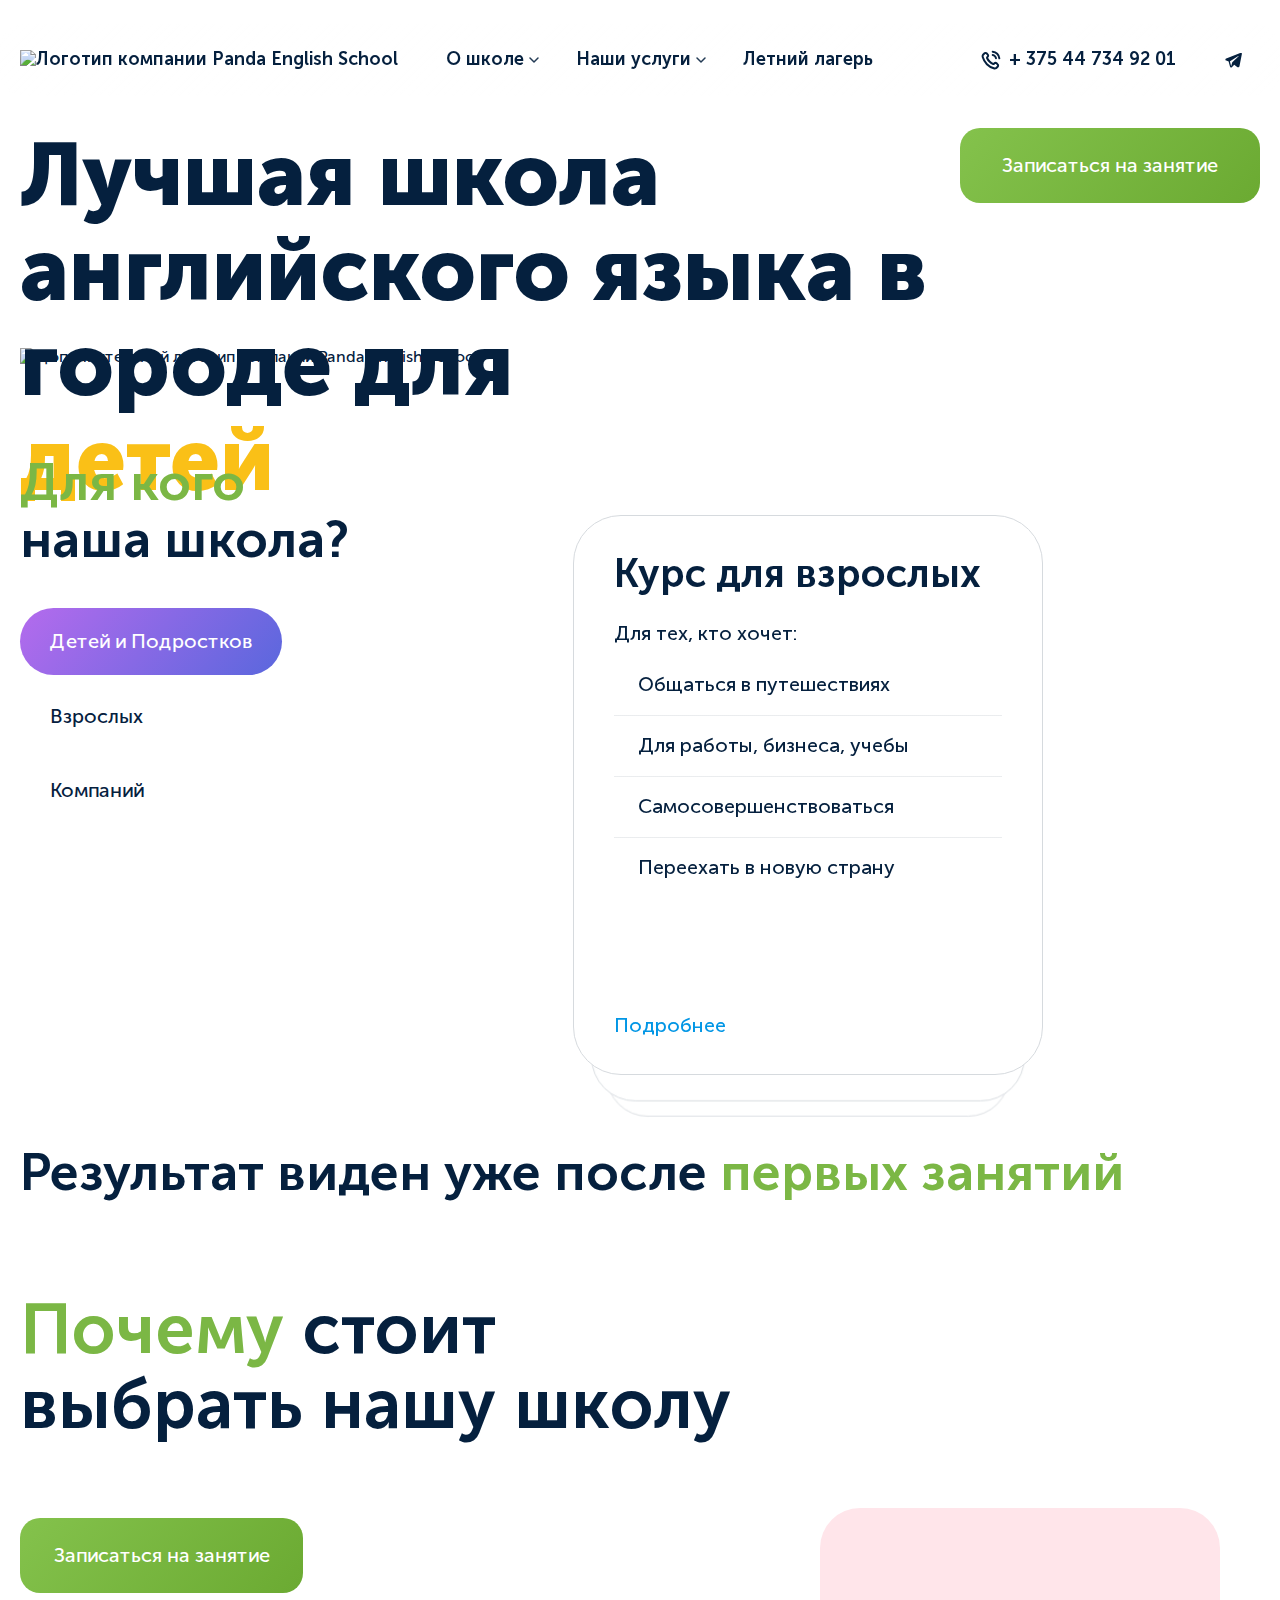
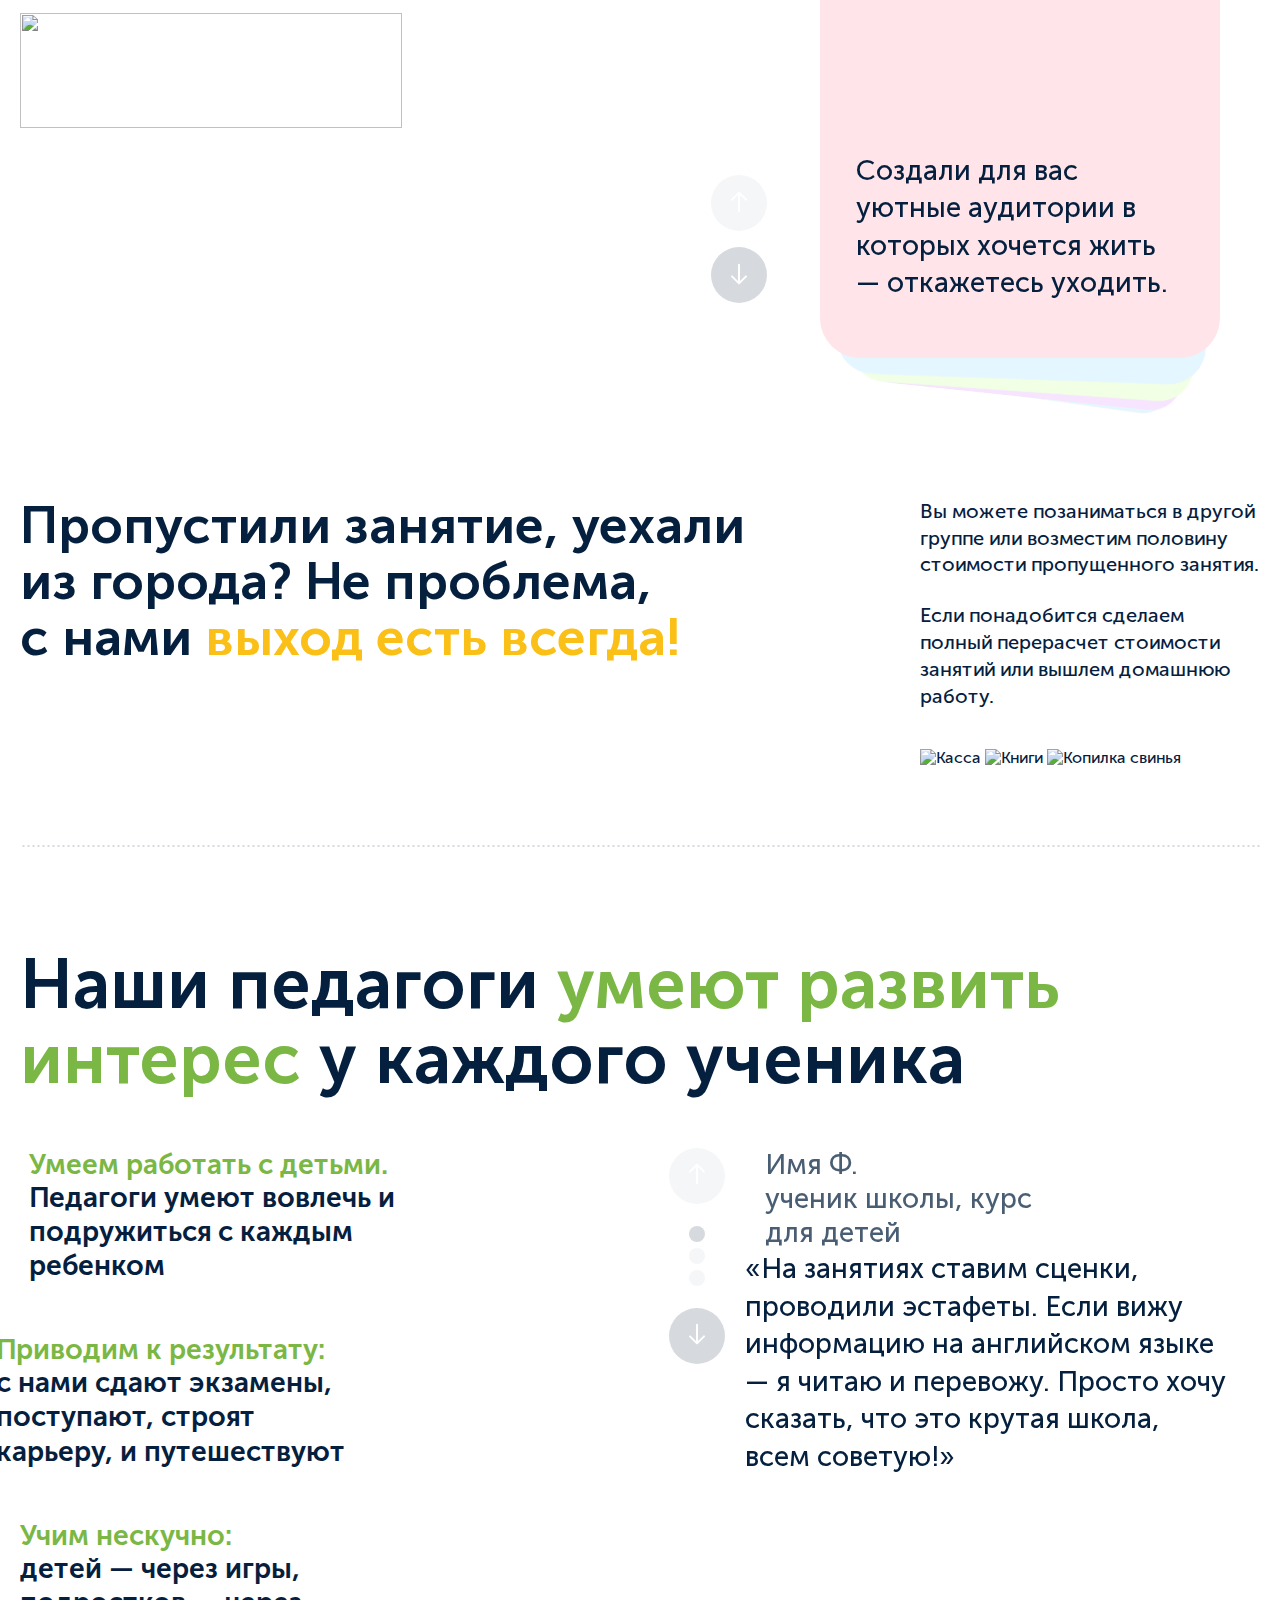
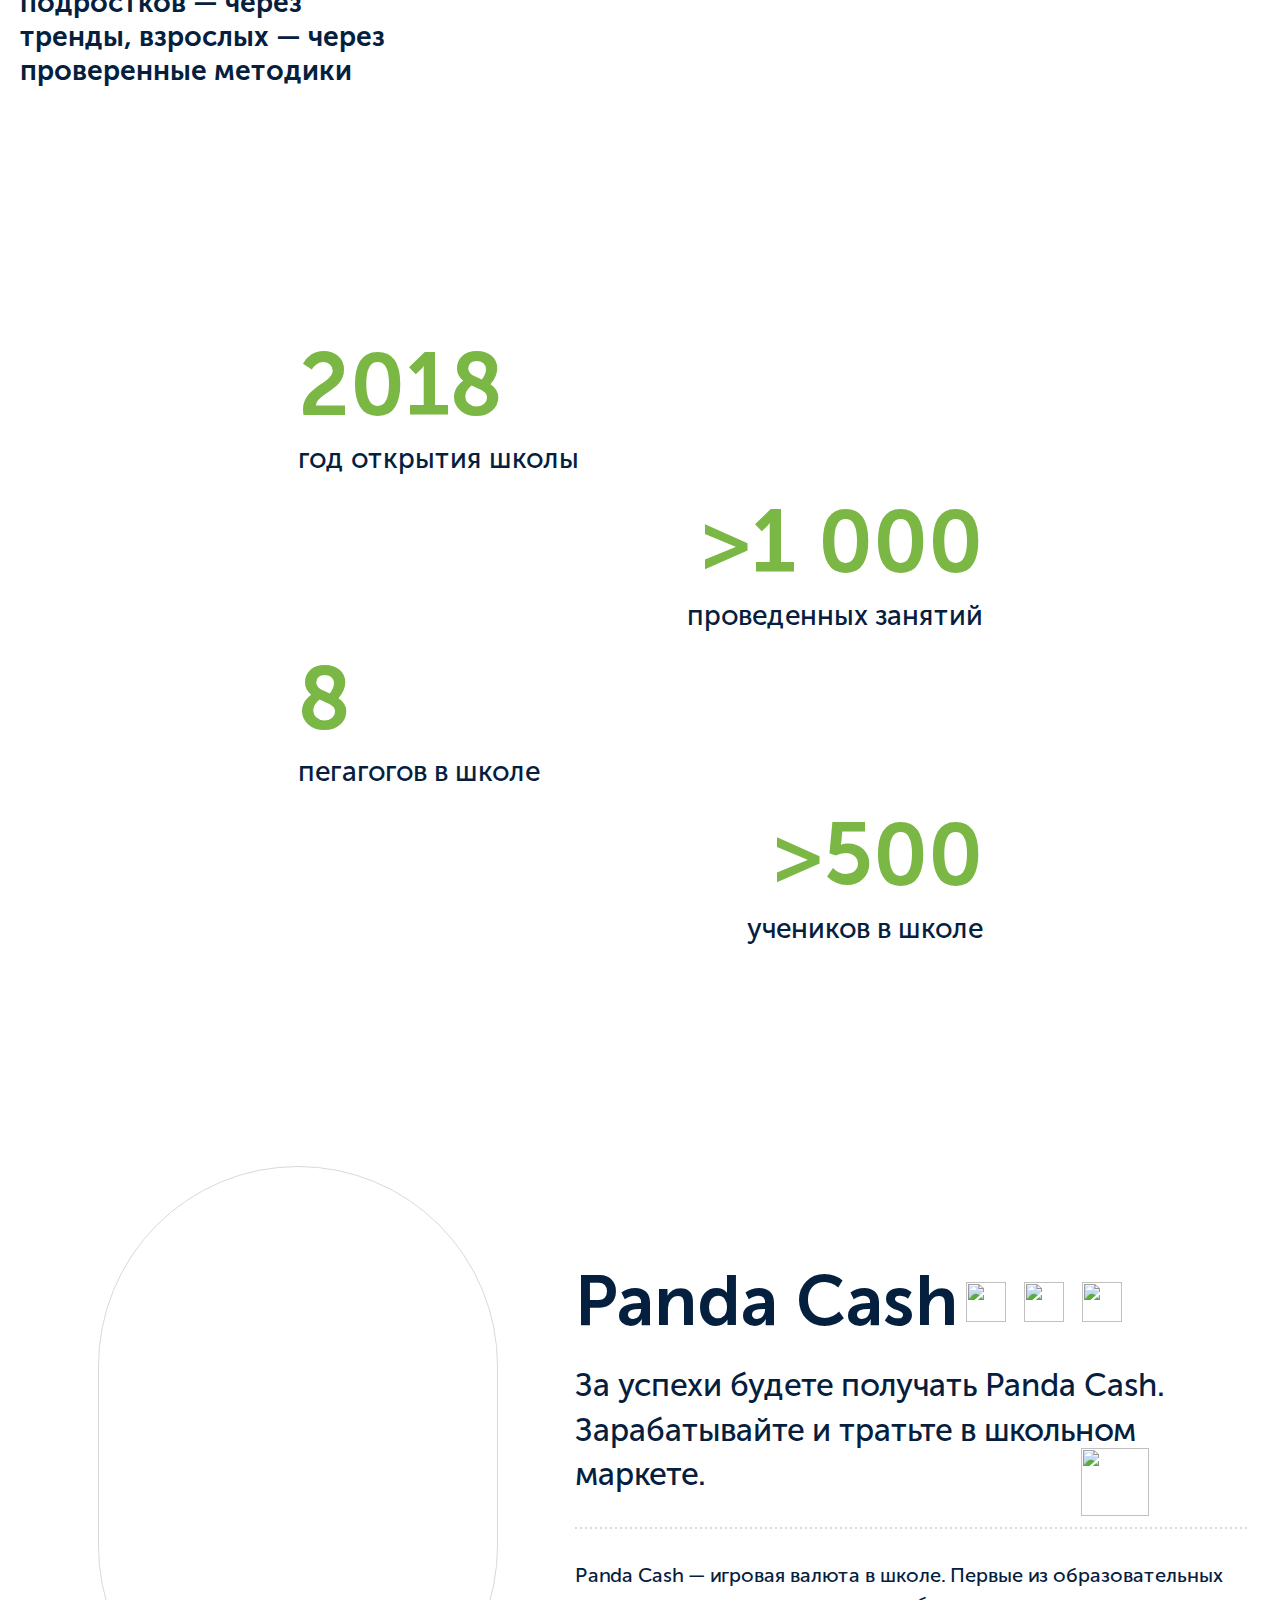
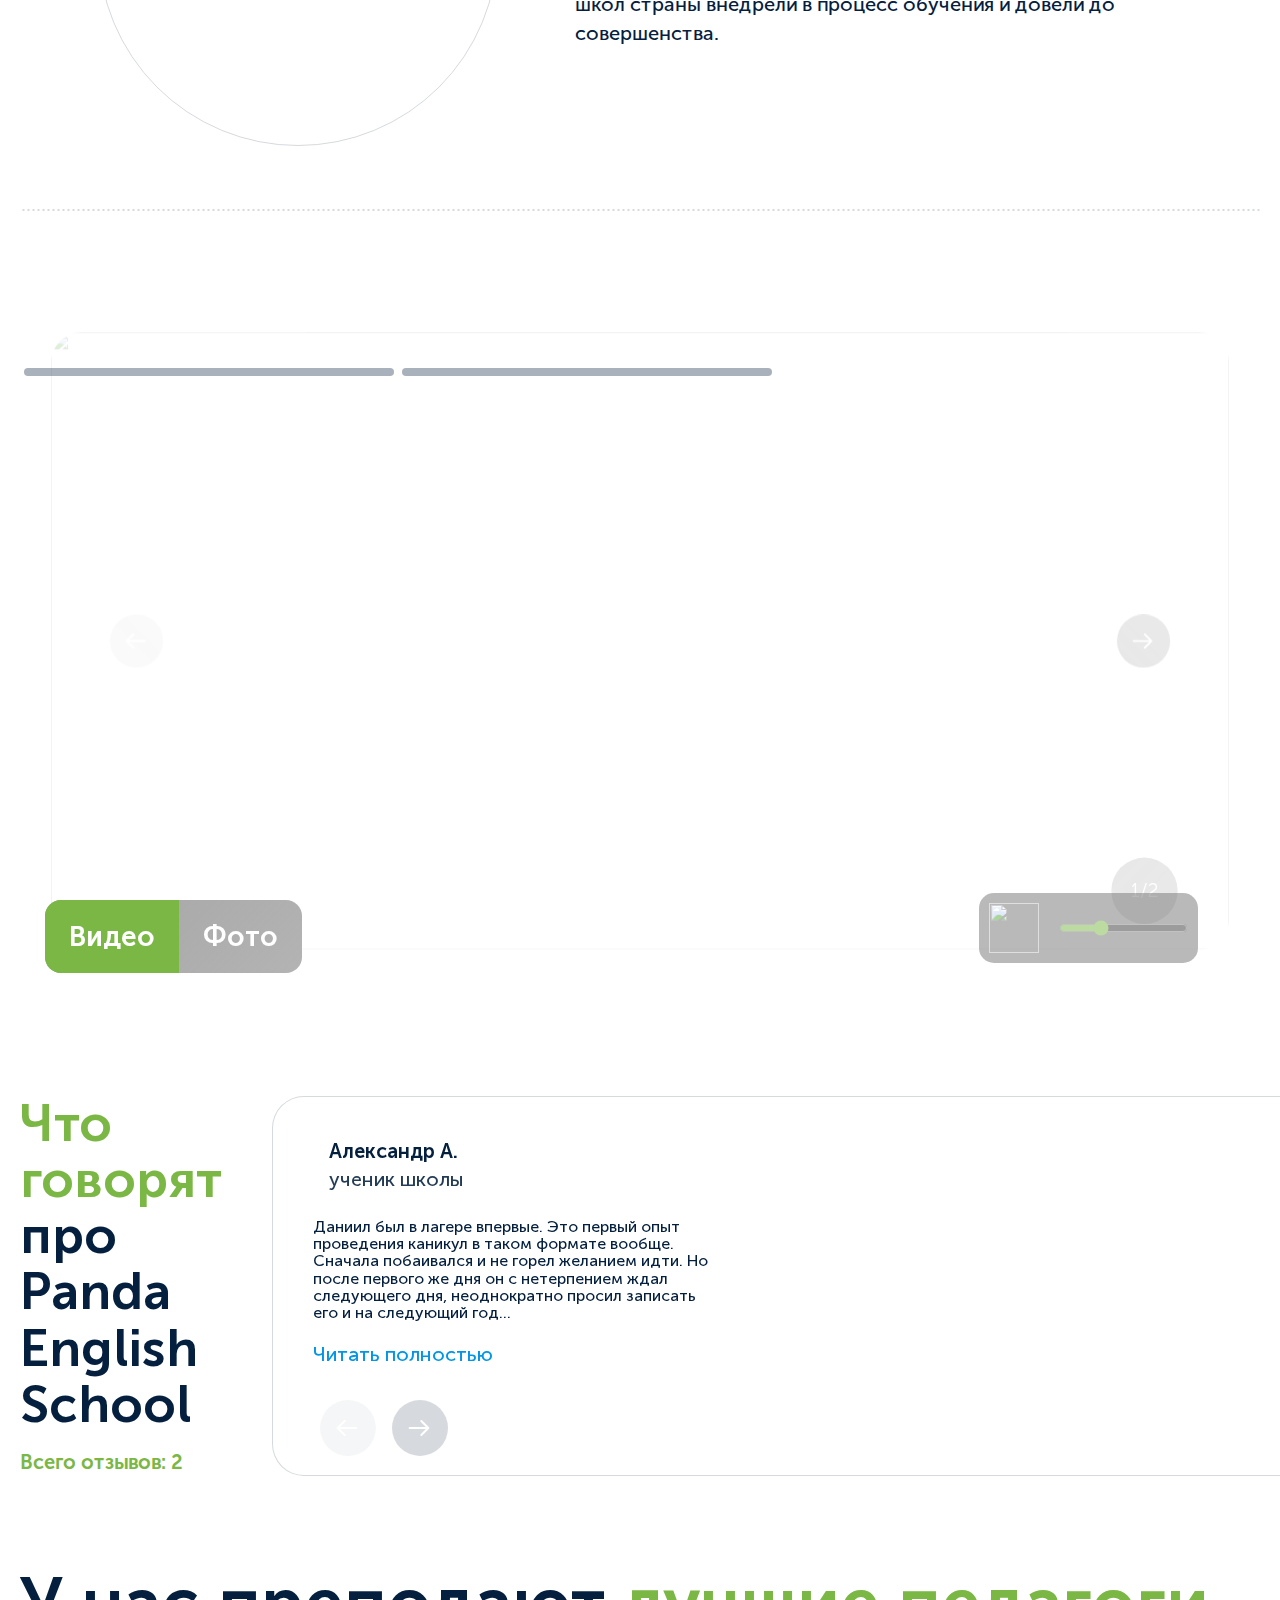
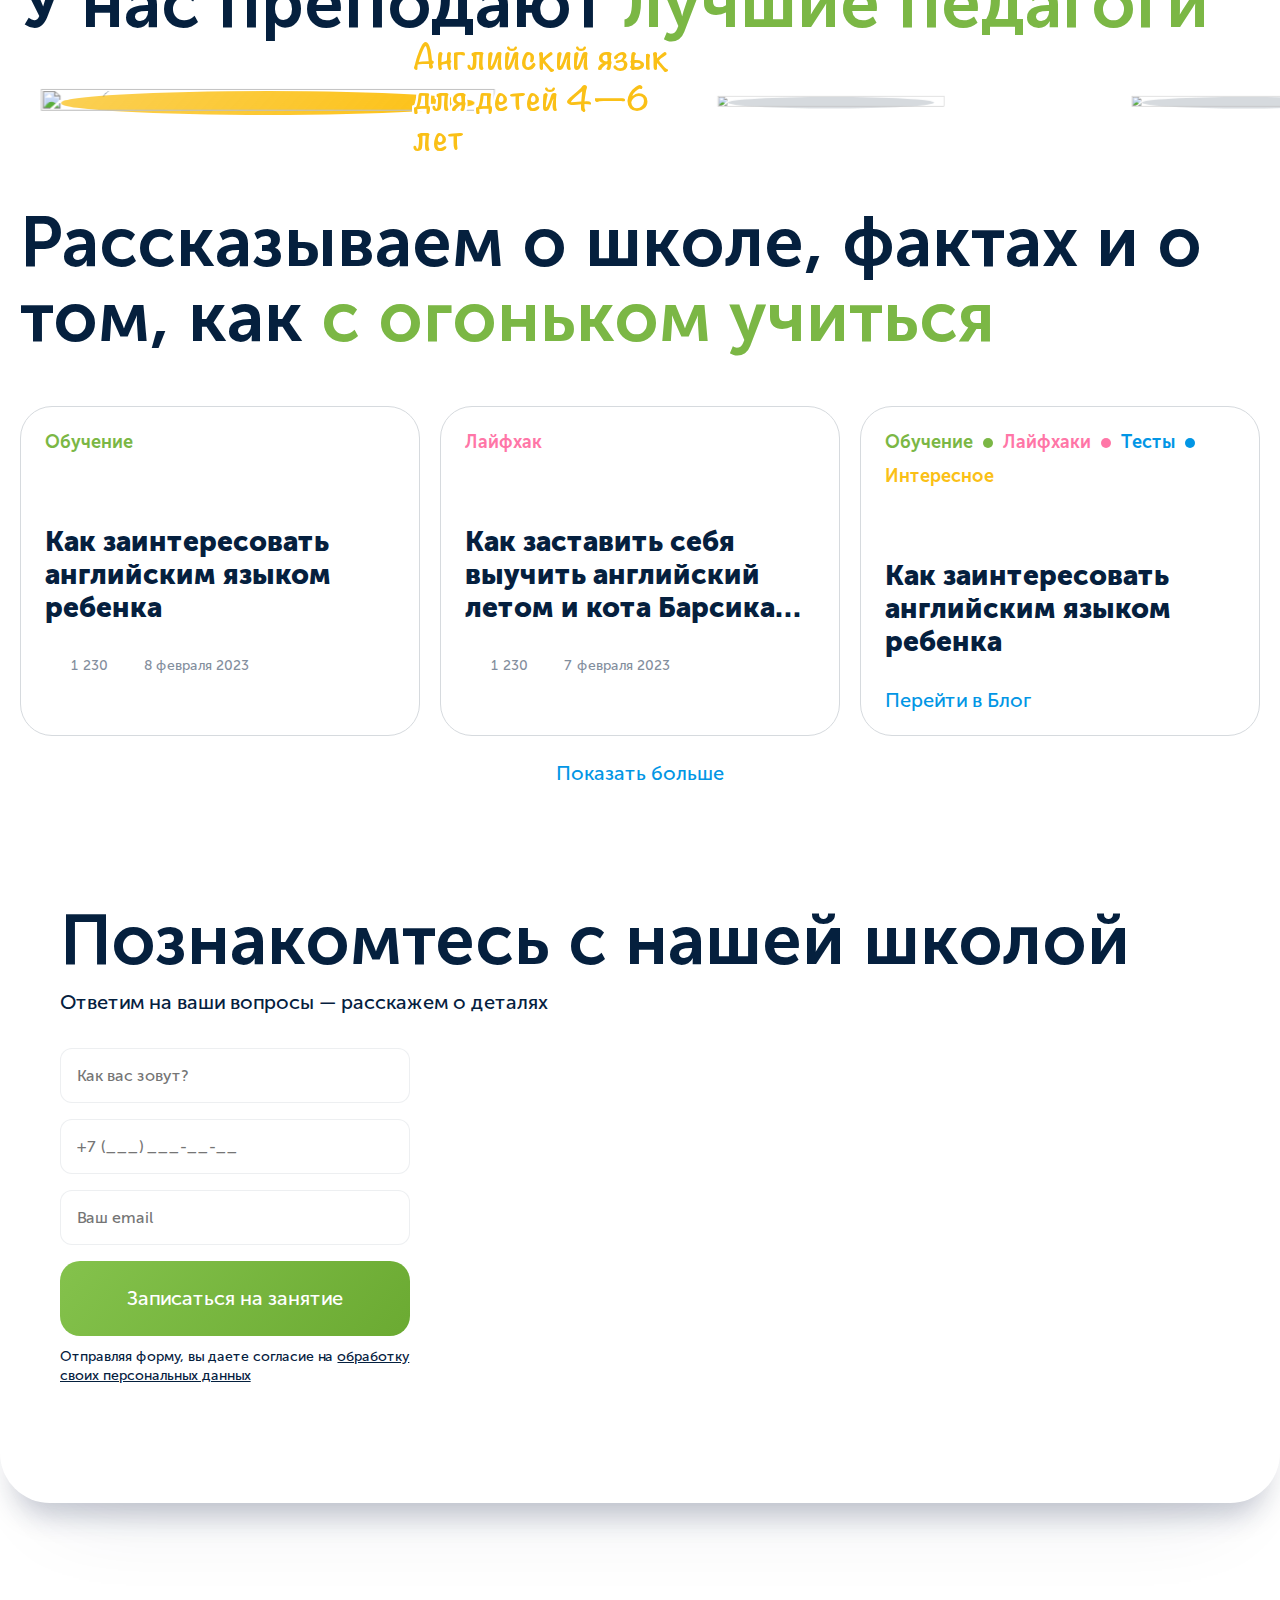
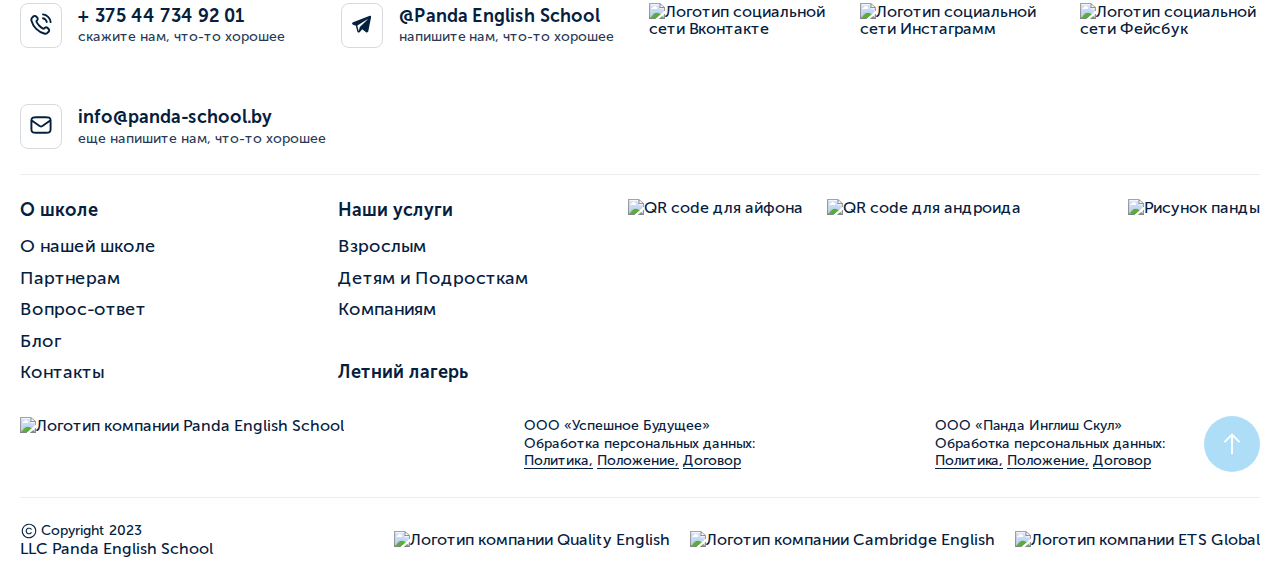
==== commit 9a7b94b7: "Add files via upload" ====
--- a/index.html
+++ b/index.html
@@ -36,7 +36,7 @@
                             </div>
                             <ul id="menu1" class="nav__items-plus nav__items-plus-special1">
                                 <li class="nav__item">
-                                    <a href="#" class="nav__link">
+                                    <a href="#teachers" class="nav__link">
                                         <svg width="20" height="20" viewBox="0 0 20 20" fill="none"
                                             xmlns="http://www.w3.org/2000/svg">
                                             <path
@@ -78,7 +78,7 @@
                                     </a>
                                 </li>
                                 <li class="nav__item">
-                                    <a href="#" class="nav__link">
+                                    <a href="#blog" class="nav__link">
                                         <svg width="20" height="21" viewBox="0 0 20 21" fill="none"
                                             xmlns="http://www.w3.org/2000/svg">
                                             <path
@@ -123,7 +123,7 @@
                             </div>
                             <ul id="menu2" class="nav__items-plus nav__items-plus-special2">
                                 <li class="nav__item">
-                                    <a href="#" class="nav__link">
+                                    <a href="#who" class="nav__link">
                                         <svg width="20" height="20" viewBox="0 0 20 20" fill="none"
                                             xmlns="http://www.w3.org/2000/svg">
                                             <path
@@ -135,7 +135,7 @@
                                     </a>
                                 </li>
                                 <li class="nav__item">
-                                    <a href="#" class="nav__link">
+                                    <a href="#who" class="nav__link">
                                         <svg width="20" height="20" viewBox="0 0 20 20" fill="none"
                                             xmlns="http://www.w3.org/2000/svg">
                                             <path
@@ -157,7 +157,7 @@
                                     </a>
                                 </li>
                                 <li class="nav__item">
-                                    <a href="#" class="nav__link">
+                                    <a href="#who" class="nav__link">
                                         <svg width="20" height="20" viewBox="0 0 20 20" fill="none"
                                             xmlns="http://www.w3.org/2000/svg">
                                             <path
@@ -177,17 +177,17 @@
                     <div class="nav__contacts">
                         <div class="socials socials__header">
                             <a href="#" class="socials__link">
-                                <img src="Images/Icons/Icons socials/vk 1.svg" alt="Логотип социальной сети Вконтакте">
+                                <img src="Images/Icons/Icons-socials/vk1.svg" alt="Логотип социальной сети Вконтакте">
                             </a>
                             <a href="#" class="socials__link">
-                                <img src="Images/Icons/Icons socials/inst 1.svg"
+                                <img src="Images/Icons/Icons-socials/inst1.svg"
                                     alt="Логотип социальной сети Инстаграмм">
                             </a>
                             <a href="#" class="socials__link">
-                                <img src="Images/Icons/Icons socials/fb 1.svg" alt="Логотип социальной сети Фейсбук">
+                                <img src="Images/Icons/Icons-socials/fb1.svg" alt="Логотип социальной сети Фейсбук">
                             </a>
                             <a href="#" class="socials__link">
-                                <img src="Images/Icons/Icons socials/tg 1.svg" alt="Логотип социальной сети Телеграмм">
+                                <img src="Images/Icons/Icons-socials/tg1.svg" alt="Логотип социальной сети Телеграмм">
                             </a>
                         </div>
                         <div class="nav__contacts-tel">
@@ -218,7 +218,7 @@
                         </a>
                     </div>
                 </div>
-                <a class="burger-icon" href="#">
+                <a class="burger-icon" href="#" onclick="event.preventDefault()">
                     <span></span>
                 </a>
             </div>
@@ -247,7 +247,7 @@
         </header>
 
         <main class="main">
-            <section class="main__who who">
+            <section id="who" class="main__who who">
                 <div class="container">
                     <div class="who__inner">
                         <div class="who__content">
@@ -257,7 +257,7 @@
                             <div class="who__pagination">
                             </div>
                         </div>
-                        <div class="who__slider swiper" effect="cards" grab-cursor="true">
+                        <div class="who__slider swiper">
                             <div class="who__slider-inner swiper-wrapper">
                                 <div class="who__slide swiper-slide">
                                     <div class="who__slide-content">
@@ -459,7 +459,7 @@
                                         Записаться на занятие
                                     </a>
                                 </div>
-                                <div class="why__slider swiper" effect="cards" grab-cursor="true">
+                                <div class="why__slider swiper">
                                     <div class="why__slider-wrapper swiper-wrapper">
                                         <div class="why__slide swiper-slide">
                                             <div class="why__slide-inner">
@@ -585,7 +585,7 @@
                                 <ul class="skills__textblock-items">
                                     <li class="skills__textblock-item">
                                         <div class="skills__textblock-img1">
-                                            <img src="Images/Content/education 1.svg" alt="">
+                                            <img src="Images/Content/education.svg" alt="">
                                         </div>
                                         <div class="skills__textblock-content">
                                             <h6 class="skills__textblock-title">Умеем работать с детьми.</h6>
@@ -595,7 +595,7 @@
                                     </li>
                                     <li class="skills__textblock-item">
                                         <div class="skills__textblock-img2">
-                                            <img src="Images/Content/target 3.svg" alt="">
+                                            <img src="Images/Content/target.svg" alt="">
                                         </div>
                                         <div class="skills__textblock-content">
                                             <h6 class="skills__textblock-title">Приводим к результату:</h6>
@@ -605,7 +605,7 @@
                                     </li>
                                     <li class="skills__textblock-item">
                                         <div class="skills__textblock-img3">
-                                            <img src="Images/Content/skate 1.svg" alt="">
+                                            <img src="Images/Content/skate.svg" alt="">
                                         </div>
                                         <div class="skills__textblock-content">
                                             <h6 class="skills__textblock-title">Учим нескучно:</h6>
@@ -799,7 +799,7 @@
                     </div>
                 </div>
             </section>
-            <section class="main__numbers numbers">
+            <div class="main__numbers numbers">
                 <div class="container container__numbers">
                     <div class="numbers__inner">
                         <div class="numbers__items">
@@ -838,7 +838,7 @@
                         </div>
                     </div>
                 </div>
-            </section>
+            </div>
             <section class="main__bonus bonus">
                 <div class="container">
                     <div class="bonus__inner">
@@ -923,7 +923,7 @@
                     </div>
                 </div>
             </section>
-            <section class="main__testimonials testimonials testimonials-video">
+            <div class="main__testimonials testimonials testimonials-video">
                 <div class="container">
                     <div class="testimonials__inner">
                         <div class="testimonials__toggle">
@@ -1004,7 +1004,8 @@
                             </div>
                         </div>
                     </div>
-            </section>
+                </div>
+            </div>
             <section class="main__testimonialsClients testimonialsClients">
                 <div class="container">
                     <div class="testimonialsClients__inner">
@@ -1080,7 +1081,7 @@
                     </div>
                 </div>
             </section>
-            <section class="main__teachers teachers">
+            <section id="teachers" class="main__teachers teachers">
                 <div class="container container__teachers">
                     <div class="teachers__inner">
                         <div class="teachers__title title70">
@@ -1218,7 +1219,7 @@
                     </div>
                 </div>
             </section>
-            <section class="main__blog blog">
+            <section id="blog" class="main__blog blog">
                 <div class="container">
                     <div class="blog__inner">
                         <div class="blog__title title70">
@@ -1240,7 +1241,7 @@
                                                     1 230
                                                 </div>
                                                 <div class="blog__info-date">
-                                                    <time data-time="2023-02-08">8 февраля 2023</time>
+                                                    <time datetime="2023-02-08">8 февраля 2023</time>
                                                 </div>
                                             </div>
                                         </div>
@@ -1256,13 +1257,13 @@
                                         </div>
                                         <div class="blog__item-content">
                                             <div class="blog__item-title">Как заставить себя выучить английский летом и
-                                                кота Барсика чтобы он не обиделся...</div>
+                                                кота Барсика...</div>
                                             <div class="blog__item-info">
                                                 <div class="blog__info-views">
                                                     1 230
                                                 </div>
                                                 <div class="blog__info-date">
-                                                    <time data-time="2023-02-07">7 февраля 2023</time>
+                                                    <time datetime="2023-02-07">7 февраля 2023</time>
                                                 </div>
                                             </div>
                                         </div>
@@ -1281,10 +1282,9 @@
                                         <div class="blog__item-content">
                                             <div class="blog__item-title">Как заинтересовать английским языком
                                                 ребенка</div>
-                                            <div class="blog__info-button ">
-                                                <button class="link-arrow">Перейти в Блог
-                                                    <img src="Images/arrows/blue-right.svg" alt="">
-                                                </button>
+                                            <div class="blog__info-button link-arrow ">
+                                                Перейти в Блог
+                                                <img src="Images/arrows/blue-right.svg" alt="">
                                             </div>
                                         </div>
                                     </article>
@@ -1294,24 +1294,200 @@
                         <div class="blog__accordeon">
                             <ul class="accordion-list">
                                 <li class="accordion-list__item">
-                                    <a class="accordion-list__control " href="#">
+                                    <a class="accordion-list__control" href="#">
+                                        <h4 class="accordion-list__control-title">
+                                            Курсы английского языка в Минске
+                                        </h4>
+                                        <div class="accordion-list__control-icon">
+                                            <svg xmlns="http://www.w3.org/2000/svg" width="24" height="24"
+                                                viewBox="0 0 24 24" fill="none">
+                                                <path d="M6 9L12 15L18 9" stroke="#05203E" stroke-opacity="0.88"
+                                                    stroke-width="2" stroke-linecap="round" stroke-linejoin="round" />
+                                            </svg>
+                                        </div>
+                                        <p class="accordion-list__control-preview">Курсы английского языка проводятся с
+                                            обучающими целями, которые...</p>
                                     </a>
                                     <div class="accordion-list__content">
                                         <div class="accordion-content">
                                             <div class="accordion-content__col">
+                                                <p>Курсы английского языка проводятся с обучающими целями, которые дают
+                                                    возможность получить необходимый багаж знаний и разговорные навыки
+                                                    детям разных возрастов, а также взрослым и людям не владеющих
+                                                    английским языком или желающих его улучшить.</p>
+                                                <p>Знание английского востребовано в различных сферах жизни. Люди
+                                                    путешествуют, учатся, ездят в командировки, осваивают новые
+                                                    профессии, в том числе и за рубежом. Все это делает английский одним
+                                                    из самых востребованных, среди прочих иностранных языков.</p>
                                             </div>
+                                        </div>
+                                    </div>
+                                </li>
+                                <li class="accordion-list__item">
+                                    <a class="accordion-list__control" href="#">
+                                        <h4 class="accordion-list__control-title">
+                                            Почему необходимо изучать английский язык вам и вашему ребенку?
+                                        </h4>
+                                        <div class="accordion-list__control-icon">
+                                            <svg xmlns="http://www.w3.org/2000/svg" width="24" height="24"
+                                                viewBox="0 0 24 24" fill="none">
+                                                <path d="M6 9L12 15L18 9" stroke="#05203E" stroke-opacity="0.88"
+                                                    stroke-width="2" stroke-linecap="round" stroke-linejoin="round" />
+                                            </svg>
+                                        </div>
+                                        <p class="accordion-list__control-preview">Английский язык является
+                                            универсальным международным языком...</p>
+                                    </a>
+                                    <div class="accordion-list__content">
+                                        <div class="accordion-content">
                                             <div class="accordion-content__col">
+                                                <p>Английский язык является универсальным международным языком, поэтому
+                                                    в современном мире каждый человек обязан знать этот язык для общения
+                                                    и работы. Даже банальное использование компьютера без базовых знаний
+                                                    английского языка может вызывать трудности.</p>
+                                                <p>Наши курсы английского для детей позволят научиться детям общаться на
+                                                    иностранном языке друг с другом и расширить круг общения ребенка. С
+                                                    помощью обучения вы сможете расширить словарный запас английских
+                                                    слов и выражений и заложить у вашего ребенка основы для успешной
+                                                    учебы и профессиональной реализации в будущем. Изучение иностранных
+                                                    языков способствует тренировке отделов мозга, которые ответственные
+                                                    за восприятие, память и развивать когнитивные и мыслительные
+                                                    процессы.</p>
+                                                <span>На курсы английского имеет смысл записаться, если вы:</span>
+                                                <ol>
+                                                    <li>1. Не изучали его раньше, но в вашей жизни возникла такая
+                                                        необходимость;</li>
+                                                    <li>2. Являетесь заядлым путешественником (для комфортного общения с
+                                                        англоговорящими людьми);</li>
+                                                    <li>3. Часто общаетесь с иностранцами;</li>
+                                                    <li>4. Вам необходимо знание английского для вашей профессиональной
+                                                        деятельности;</li>
+                                                    <li>5. Хотите более тщательно изучить английский язык и научится
+                                                        разговаривать на более высоком уровне;</li>
+                                                    <li>6. Планируете переезд на постоянное место жительства в
+                                                        англоязычную страну.</li>
+                                                </ol>
+                                                <p>Некоторые профессии, особенно если речь идет о международных
+                                                    компаниях, подразумевают знание английского языка по умолчанию.
+                                                    Среди таких специальностей находятся всевозможные программисты,
+                                                    дизайнеры, разработчики, тестеры и множество других работников IT
+                                                    сферы.</p>
+                                            </div>
+                                        </div>
+                                    </div>
+                                </li>
+                                <li class="accordion-list__item">
+                                    <a class="accordion-list__control" href="#">
+                                        <h4 class="accordion-list__control-title">
+                                            Какие курсы английского в Минске подойдут именно вам?
+                                        </h4>
+                                        <div class="accordion-list__control-icon">
+                                            <svg xmlns="http://www.w3.org/2000/svg" width="24" height="24"
+                                                viewBox="0 0 24 24" fill="none">
+                                                <path d="M6 9L12 15L18 9" stroke="#05203E" stroke-opacity="0.88"
+                                                    stroke-width="2" stroke-linecap="round" stroke-linejoin="round" />
+                                            </svg>
+                                        </div>
+                                        <p class="accordion-list__control-preview">Качественно построенное обучение и
+                                            программа курса полностью...</p>
+                                    </a>
+                                    <div class="accordion-list__content">
+                                        <div class="accordion-content">
+                                            <div class="accordion-content__col">
+                                                <p>Качественно построенное обучение и программа курса полностью зависит
+                                                    от квалификации и опыта работы педагога, а также от методики,
+                                                    которую он использует на занятиях. Чтобы не разочароваться выбранной
+                                                    школой, до начала обучения рекомендуется детально изучить информацию
+                                                    о программах и соответствует ли она вашим ожиданиям. <span>В школе
+                                                        Панда
+                                                        есть:</span></p>
+                                                <ol>
+                                                    <li>1. Общий разговорный курс для взрослых. Уникальная
+                                                        коммуникативная методика обучения полностью погружает слушателя
+                                                        в языковую среду. Преподаватели постоянно используют разные виды
+                                                        активностей на занятиях, игровую форму, а также парные и
+                                                        групповые взаимодействия между учениками, что позволяет с
+                                                        большим интересом вовлечь студентов в процесс;
+                                                    </li>
+                                                    <li>2. Для детей. В курсы английского в Минске входит и работа с
+                                                        детишками. Изучать английский язык детки могут уже с четырех
+                                                        лет, ведь так важно закладывать знания как можно раньше и
+                                                        результаты не заставят себя ждать! А благодаря нашей системе
+                                                        мотивации и эксклюзивной методике, позволяющей изучать
+                                                        иностранный язык в игровой форме, обучение будет интересным и
+                                                        позволит максимально быстро заговорить на английском;
+                                                    </li>
+                                                    <li>3. Английский онлайн. Если по различным причинам у студента нет
+                                                        возможности посещать занятия оффлайн, мы готовы предложить
+                                                        современный формат – занятия онлайн. Преподаватель находится в
+                                                        вебинарной комнате и имеет прямую связь со всеми учениками в
+                                                        течение всего времени урока;
+                                                    </li>
+                                                    <li>4. Корпоративные курсы. Если вашей компании необходимо повысить
+                                                        уровень знания английского языка для своих сотрудников, наша
+                                                        школа готова подобрать курс, педагога, а также формат обучения.
+                                                        В результате чего, сотрудники будут обладать знаниями
+                                                        английского языка, которые необходимы компании в данный момент.
+                                                    </li>
+                                                </ol>
+                                                <p>Получение образования за рубежом предполагает углубленное изучение
+                                                    языка, ориентированное на успешное выполнение выпускником
+                                                    экзаменационных заданий тестов TOEFL и ILTES, которые, кстати, можно
+                                                    сдать на базе школы «Panda». Уникальная игровая методика – «ноу-хау»
+                                                    нашей школы – помогает детям и подросткам без труда проходить
+                                                    международные экзамены.</p>
+                                                <p>В школе английского языка «Panda» разработана уникальная игровая
+                                                    методика, которая в разы ускоряет усвоение материала не только
+                                                    детьми, но и взрослыми. <span>Среди других достоинств наших
+                                                        курсов:</span></p>
+                                                <ul>
+                                                    <li>Занятия повышенной длительности;</li>
+                                                    <li>Мини-группы до восьми человек (что позволяет не оставить без
+                                                        внимания ни одного студента);</li>
+                                                    <li>Уютные аудитории;</li>
+                                                    <li>Душевная атмосфера;</li>
+                                                    <li>Квалифицированные и дружелюбные преподаватели, чуткие к
+                                                        потребностям каждого ученика независимо от возраста.</li>
+                                                </ul>
+                                                <p>Языковая школа «Panda» — это эффективные курсы английского языка с
+                                                    использованием инновационной игровой методики, цена которых остаётся
+                                                    приемлемой для всех категорий студентов. Плюс у нас действует
+                                                    система лояльности и скидки для друзей и родственников! Мы делаем
+                                                    все, чтобы заниматься с «Panda» было максимально комфортно!</p>
                                             </div>
                                         </div>
                                     </div>
                                 </li>
                             </ul>
                         </div>
-                        <div class="blog__button">
-                            <button class="link-arrow">
+                        <div class="blog__accordeon-opener">
+                            <button class="blog__accordeon-button link-arrow">
                                 Показать больше
                             </button>
                         </div>
+                    </div>
+                </div>
+            </section>
+            <section class="main__contacts contacts">
+                <div class="container">
+                    <div class="contacts__inner">
+                        <div class="contacts__text">
+                            <h2 class="contacts__text-title title70">Познакомтесь с нашей школой</h2>
+                            <p class="contacts__text-subtitle">Ответим на ваши вопросы — расскажем о деталях</p>
+                        </div>
+                        <form class="contacts__input">
+                            <input type="text" class="contacts__form" placeholder="Как вас зовут?" required>
+                            <input type="tel" class="contacts__form" placeholder="+7 (___) ___-__-__" required inputmode="text">
+                            <input type="email" class="contacts__form" placeholder="Ваш email">
+                            <div class="contacts__button">
+                                <button type="submit" class="button">Записаться на занятие</button>
+                            </div>
+                            <label class="contacts__personal">
+                                <span>Отправляя форму, вы даете согласие на <a href="#" target="_blank">обработку своих
+                                        персональных данных</a></span>
+                            </label>
+                        </form>
+                        <img class="contacts__img" src="Images/Content/contacts.png" alt="">
                     </div>
                 </div>
             </section>
@@ -1380,15 +1556,15 @@
                             <div class="footer__col">
                                 <div class="socials">
                                     <a href="#" class="socials__link">
-                                        <img src="Images/Icons/Icons socials/vk 1.svg"
+                                        <img src="Images/Icons/Icons-socials/vk1.svg"
                                             alt="Логотип социальной сети Вконтакте">
                                     </a>
                                     <a href="#" class="socials__link">
-                                        <img src="Images/Icons/Icons socials/inst 1.svg"
+                                        <img src="Images/Icons/Icons-socials/inst1.svg"
                                             alt="Логотип социальной сети Инстаграмм">
                                     </a>
                                     <a href="#" class="socials__link">
-                                        <img src="Images/Icons/Icons socials/fb 1.svg"
+                                        <img src="Images/Icons/Icons-socials/fb1.svg"
                                             alt="Логотип социальной сети Фейсбук">
                                     </a>
                                 </div>
@@ -1399,8 +1575,7 @@
                         <div class="footer__nav">
                             <div class="footer__nav-links">
                                 <div class="footer__nav-col">
-                                    <button class="footer__nav-title">
-                                        <p class="footer__nav-text">О школе</p>
+                                    <button class="footer__nav-title">О школе
                                     </button>
                                     <ul class="footer__nav-list">
                                         <li class="footer__nav-item">
@@ -1413,7 +1588,7 @@
                                             <a href="#" class="footer__nav-link">Вопрос-ответ</a>
                                         </li>
                                         <li class="footer__nav-item">
-                                            <a href="#" class="footer__nav-link">Блог</a>
+                                            <a href="#blog" class="footer__nav-link">Блог</a>
                                         </li>
                                         <li class="footer__nav-item">
                                             <a href="#" class="footer__nav-link">Контакты</a>
@@ -1421,18 +1596,17 @@
                                     </ul>
                                 </div>
                                 <div class="footer__nav-col">
-                                    <button class="footer__nav-title">
-                                        <p class="footer__nav-text">Наши услуги</p>
+                                    <button class="footer__nav-title">Наши услуги
                                     </button>
                                     <ul class="footer__nav-list">
                                         <li class="footer__nav-item">
-                                            <a href="#" class="footer__nav-link">Взрослым</a>
+                                            <a href="#who" class="footer__nav-link">Взрослым</a>
                                         </li>
                                         <li class="footer__nav-item">
-                                            <a href="#" class="footer__nav-link">Детям и Подросткам</a>
+                                            <a href="#who" class="footer__nav-link">Детям и Подросткам</a>
                                         </li>
                                         <li class="footer__nav-item">
-                                            <a href="#" class="footer__nav-link">Компаниям</a>
+                                            <a href="#who" class="footer__nav-link">Компаниям</a>
                                         </li>
                                     </ul>
                                     <a href="#" class="footer__nav-link footer__nav-link--camp">Летний
@@ -1512,8 +1686,8 @@
                                 <p>LLC Panda English School</p>
                             </div>
                             <div class="footer__copyright-logos">
-                                <img src="Images/Logos/Associane school.svg" alt="Логотип компании Quality English">
-                                <img src="Images/Logos/Authorised-Centre_CMYK 1.svg"
+                                <img src="Images/Logos/Associane-school.svg" alt="Логотип компании Quality English">
+                                <img src="Images/Logos/Authorised-Centre_CMYK.svg"
                                     alt="Логотип компании Cambridge English">
                                 <img src="Images/Logos/ets.svg" alt="Логотип компании ETS Global">
                             </div>
@@ -1577,15 +1751,15 @@
                             <div class="footer__col">
                                 <div class="socials">
                                     <a href="#" class="socials__link">
-                                        <img src="Images/Icons/Icons socials/vk 1.svg"
+                                        <img src="Images/Icons/Icons-socials/vk1.svg"
                                             alt="Логотип социальной сети Вконтакте">
                                     </a>
                                     <a href="#" class="socials__link">
-                                        <img src="Images/Icons/Icons socials/inst 1.svg"
+                                        <img src="Images/Icons/Icons-socials/inst1.svg"
                                             alt="Логотип социальной сети Инстаграмм">
                                     </a>
                                     <a href="#" class="socials__link">
-                                        <img src="Images/Icons/Icons socials/fb 1.svg"
+                                        <img src="Images/Icons/Icons-socials/fb1.svg"
                                             alt="Логотип социальной сети Фейсбук">
                                     </a>
                                     <div class="footer__staff-button">
@@ -1607,7 +1781,7 @@
                             <div class="footer__nav-links">
                                 <div class="footer__nav-col">
                                     <button class="footer__nav-title">
-                                        <p class="footer__nav-text">О школе</p>
+                                        О школе
                                         <svg width="12" height="24" viewBox="0 0 12 24" fill="none"
                                             xmlns="http://www.w3.org/2000/svg">
                                             <path d="M2 10L6 14L10 10" stroke="#05203E" stroke-opacity="0.88"
@@ -1625,7 +1799,7 @@
                                             <a href="#" class="footer__nav-link">Вопрос-ответ</a>
                                         </li>
                                         <li class="footer__nav-item">
-                                            <a href="#" class="footer__nav-link">Блог</a>
+                                            <a href="#blog" class="footer__nav-link">Блог</a>
                                         </li>
                                         <li class="footer__nav-item">
                                             <a href="#" class="footer__nav-link">Контакты</a>
@@ -1633,8 +1807,7 @@
                                     </ul>
                                 </div>
                                 <div class="footer__nav-col">
-                                    <button class="footer__nav-title">
-                                        <p class="footer__nav-text">Наши услуги</p>
+                                    <button class="footer__nav-title">Наши услуги
                                         <svg width="12" height="24" viewBox="0 0 12 24" fill="none"
                                             xmlns="http://www.w3.org/2000/svg">
                                             <path d="M2 10L6 14L10 10" stroke="#05203E" stroke-opacity="0.88"
@@ -1643,13 +1816,13 @@
                                     </button>
                                     <ul class="footer__nav-list">
                                         <li class="footer__nav-item">
-                                            <a href="#" class="footer__nav-link">Взрослым</a>
+                                            <a href="#who" class="footer__nav-link">Взрослым</a>
                                         </li>
                                         <li class="footer__nav-item">
-                                            <a href="#" class="footer__nav-link">Детям и Подросткам</a>
+                                            <a href="#who" class="footer__nav-link">Детям и Подросткам</a>
                                         </li>
                                         <li class="footer__nav-item">
-                                            <a href="#" class="footer__nav-link">Компаниям</a>
+                                            <a href="#who" class="footer__nav-link">Компаниям</a>
                                         </li>
                                     </ul>
                                 </div>
@@ -1659,8 +1832,7 @@
                                     </a>
                                 </div>
                                 <div class="footer__nav-col">
-                                    <button class="footer__nav-title">
-                                        <p class="footer__nav-text">Документы</p>
+                                    <button class="footer__nav-title">Документы
                                         <svg width="12" height="24" viewBox="0 0 12 24" fill="none"
                                             xmlns="http://www.w3.org/2000/svg">
                                             <path d="M2 10L6 14L10 10" stroke="#05203E" stroke-opacity="0.88"
@@ -1710,10 +1882,10 @@
                     </div>
                     <div class="footer__row">
                         <div class="footer__logos">
-                            <img src="Images/Logos/Authorised-Centre_CMYK 1.svg"
+                            <img src="Images/Logos/Authorised-Centre_CMYK.svg"
                                 alt="Логотип компании Cambridge English">
                             <img src="Images/Logos/ets.svg" alt="Логотип компании ETS Global">
-                            <img src="Images/Logos/Associane school.svg" alt="Логотип компании Quality English">
+                            <img src="Images/Logos/Associane-school.svg" alt="Логотип компании Quality English">
                         </div>
                     </div>
                     <div class="footer__row">
@@ -1746,6 +1918,7 @@
 
 
     <script src="js/swiper-bundle.js"></script>
+    <script src="js/inputmask.min.js"></script>
     <script src="js/main.js"></script>
 
 </body>
--- a/css/style.css
+++ b/css/style.css
@@ -110,6 +110,11 @@
 }
 /*================================================*/
 /*================================================*/
+html {
+  scroll-behavior: smooth;
+  scroll-padding-top: 150px;
+}
+
 body {
   font-family: "Museo Sans Cyrl", "Arial", sans-serif;
   line-height: 1.08;
@@ -275,6 +280,10 @@
   padding-bottom: 70px;
 }
 
+.main__contacts {
+  padding-bottom: 70px;
+}
+
 .footer {
   padding: 100px 0 0;
 }
@@ -306,6 +315,7 @@
 .body--opened-menu {
   overflow: hidden;
 }
+
 .body--opened-menu .burger-icon span {
   background: transparent;
 }
@@ -1407,6 +1417,7 @@
 .why__second-paragraph:first-child {
   margin-bottom: 24px;
 }
+
 /*==================Skills==============================*/
 .skills__slider-box--mobile {
   display: none;
@@ -2253,8 +2264,7 @@
   transition: all 0.4s;
 }
 .blog__item:hover {
-  -webkit-box-shadow: 0px 0px 6px 0px #D6DADE inset;
-          box-shadow: 0px 0px 6px 0px #D6DADE inset;
+  opacity: 0.6;
 }
 .blog__item-inner {
   padding: 24px;
@@ -2294,10 +2304,6 @@
   line-height: 1.18;
   margin-bottom: 32px;
   max-height: 350px;
-  display: -webkit-box;
-  -webkit-line-clamp: 3;
-  -webkit-box-orient: vertical;
-  overflow: hidden;
 }
 .blog__item-info {
   display: -webkit-box;
@@ -2320,6 +2326,12 @@
 }
 .blog__top-last:last-child {
   display: block;
+}
+.blog__top-last::after {
+  content: "";
+  width: 10px;
+  height: 10px;
+  border-radius: 50%;
 }
 .blog__info-views {
   display: -webkit-box;
@@ -2347,6 +2359,9 @@
       -ms-flex-align: center;
           align-items: center;
   gap: 6px;
+  font-size: 14px;
+  line-height: 1.28;
+  letter-spacing: -0.014px;
 }
 .blog__info-date::before {
   content: "";
@@ -2357,7 +2372,26 @@
 .blog__info-button .link-arrow {
   background: transparent;
 }
-.blog__button {
+.blog__accordeon {
+  -webkit-transition: all 0.4s;
+  transition: all 0.4s;
+  -webkit-transition-delay: 0.1s;
+          transition-delay: 0.1s;
+  height: 0;
+  overflow: hidden;
+  -webkit-transform: translateY(-30%);
+      -ms-transform: translateY(-30%);
+          transform: translateY(-30%);
+  opacity: 0;
+}
+.blog__accordeon-show {
+  -webkit-transform: translateY(0%);
+      -ms-transform: translateY(0%);
+          transform: translateY(0%);
+  height: auto;
+  opacity: 1;
+}
+.blog__accordeon-opener {
   display: -webkit-box;
   display: -ms-flexbox;
   display: flex;
@@ -2371,7 +2405,7 @@
   -webkit-transition: all 0.4s;
   transition: all 0.4s;
 }
-.blog__button .link-arrow {
+.blog__accordeon-opener .link-arrow {
   background: transparent;
 }
 
@@ -2383,45 +2417,182 @@
   color: #7BB745;
 }
 .learning--dot::after {
+  background: #7BB745;
+}
+
+.lifehuck {
+  color: #FF76A7;
+}
+
+.lifehuck--dot {
+  color: #FF76A7;
+}
+.lifehuck--dot::after {
+  background: #FF76A7;
+}
+
+.tests {
+  color: #0296E5;
+}
+
+.tests--dot {
+  color: #0296E5;
+}
+.tests--dot::after {
+  background: #0296E5;
+}
+
+.interesting {
+  color: #FAC017;
+}
+
+.accordion-list {
+  display: -webkit-box;
+  display: -ms-flexbox;
+  display: flex;
+  -webkit-box-align: center;
+      -ms-flex-align: center;
+          align-items: center;
+  gap: 24px;
+  -webkit-box-orient: vertical;
+  -webkit-box-direction: normal;
+      -ms-flex-direction: column;
+          flex-direction: column;
+  margin-top: 30px;
+}
+.accordion-list__item {
+  max-width: 820px;
+  border-radius: 24px;
+  border: 1px solid #D6DADE;
+  padding: 24px 24px;
+}
+.accordion-list__control {
+  display: grid;
+  grid-template-columns: 1fr auto;
+  grid-template-rows: auto auto;
+  max-width: 700px;
+  -webkit-transition: all 0.4s;
+  transition: all 0.4s;
+}
+.accordion-list__control:hover {
+  opacity: 0.6;
+}
+.accordion-list__control-preview {
+  grid-column-start: 1;
+  grid-column-end: 3;
+  font-size: 20px;
+  line-height: 1.48;
+  opacity: 1;
+  -webkit-transition: all 0.4s;
+  transition: all 0.4s;
+}
+.accordion-list__control-title {
+  font-size: 28px;
+  font-weight: 900;
+  line-height: 1.18;
+  -webkit-transition: all 0.4s;
+  transition: all 0.4s;
+  margin-bottom: 8px;
+}
+.accordion-list__content {
+  font-size: 20px;
+  line-height: 1.48;
+  -webkit-transition: all 0.4s;
+  transition: all 0.4s;
+  color: rgba(5, 32, 62, 0.8784313725);
+  max-height: 0;
+  overflow: hidden;
+  max-width: 700px;
+}
+
+.accordion-list__item--opened .accordion-list__control-title {
+  padding-bottom: 8px;
+}
+
+.accordion-content__col p {
+  margin-bottom: 20px;
+}
+.accordion-content__col p:last-child {
+  margin-bottom: 0;
+}
+.accordion-content__col span {
+  font-weight: 700;
+}
+.accordion-content__col ol,
+.accordion-content__col ul {
+  margin-left: 8px;
+  margin-bottom: 20px;
+}
+.accordion-content__col li {
+  margin-bottom: 5px;
+}
+.accordion-content__col ul li::before {
   content: "";
+  display: inline-block;
   width: 10px;
   height: 10px;
+  margin-right: 10px;
+  background: rgba(5, 32, 62, 0.8784313725);
   border-radius: 50%;
-  background: #7BB745;
-}
-
-.lifehuck {
-  color: #FF76A7;
-}
-
-.lifehuck--dot {
-  color: #FF76A7;
-}
-.lifehuck--dot::after {
-  content: "";
-  width: 10px;
-  height: 10px;
-  border-radius: 50%;
-  background: #FF76A7;
-}
-
-.tests {
-  color: #0296E5;
-}
-
-.tests--dot {
-  color: #0296E5;
-}
-.tests--dot::after {
-  content: "";
-  width: 10px;
-  height: 10px;
-  border-radius: 50%;
-  background: #0296E5;
-}
-
-.interesting {
-  color: #FAC017;
+}
+
+.contacts__inner {
+  background: url("../Images/Decor/bg-contacts.png") 0 0/100% 100% no-repeat;
+  border-radius: 32px;
+  padding: 48px 40px;
+  position: relative;
+  overflow: hidden;
+}
+.contacts__inner::after {
+  content: url("../Images/Content/contacts.png");
+  position: absolute;
+  bottom: -13%;
+  left: 38%;
+}
+.contacts__text {
+  margin-bottom: 32px;
+}
+.contacts__text-title {
+  margin-bottom: 10px;
+}
+.contacts__text-subtitle {
+  font-size: 20px;
+  line-height: 1.34;
+}
+.contacts__input {
+  max-width: 350px;
+}
+.contacts__form {
+  padding: 16px;
+  width: 100%;
+  margin-bottom: 16px;
+  border-radius: 12px;
+  font-size: 16px;
+  line-height: 1.32;
+  border: 1px solid;
+  border-color: rgba(214, 218, 222, 0.431372549);
+  -webkit-transition: all 0.4s;
+  transition: all 0.4s;
+}
+.contacts__form:last-child {
+  margin-bottom: 24px;
+}
+.contacts__form:hover {
+  border-color: #d6dade;
+}
+.contacts__button {
+  margin-bottom: 11px;
+}
+.contacts__personal {
+  font-size: 14px;
+  line-height: 1.28;
+  letter-spacing: -0.014px;
+}
+.contacts__personal a {
+  text-decoration: underline;
+}
+.contacts__img {
+  display: none;
 }
 
 /*================================================*/
@@ -2566,6 +2737,10 @@
         -ms-transform: translateX(0%);
             transform: translateX(0%);
   }
+  .blog__items {
+    -ms-flex-wrap: wrap;
+        flex-wrap: wrap;
+  }
 }
 @media (max-width: 1050px) {
   .nav__contacts-tel {
@@ -2591,7 +2766,7 @@
 }
 @media (max-width: 900px) {
   .link-arrow {
-    font-size: 14px;
+    font-size: 16px;
     line-height: 1.28;
     letter-spacing: -0.014px;
   }
@@ -3059,6 +3234,19 @@
     font-size: 20px;
     letter-spacing: 0.6px;
   }
+  .blog__items {
+    -webkit-box-pack: center;
+        -ms-flex-pack: center;
+            justify-content: center;
+  }
+  .contacts__inner::after {
+    content: none;
+  }
+  .contacts__img {
+    display: block;
+    width: 75%;
+    margin-bottom: -100px;
+  }
 }
 @media (max-width: 800px) {
   .hero__img {
@@ -3273,6 +3461,12 @@
   .main__teachers {
     padding-bottom: 40px;
   }
+  .main__blog {
+    padding-bottom: 40px;
+  }
+  .main__contacts {
+    padding-bottom: 40px;
+  }
   .title52 {
     font-size: 32px;
   }
@@ -3284,9 +3478,13 @@
     height: 48px;
     width: auto;
     padding: 16px 24px;
+    border-radius: 12px;
   }
   .button::before {
     height: 48px;
+  }
+  .link-arrow {
+    font-size: 14px;
   }
   .hero__title {
     font-size: 46px;
@@ -3494,6 +3692,55 @@
   .teachers__slide.swiper-slide-active {
     margin-right: 30px;
   }
+  .blog__items {
+    -webkit-box-pack: start;
+        -ms-flex-pack: start;
+            justify-content: start;
+  }
+  .blog__item-top {
+    font-size: 16px;
+    line-height: normal;
+  }
+  .blog__item-top img {
+    width: 44px;
+    height: 44px;
+  }
+  .blog__item-title {
+    font-size: 20px;
+  }
+  .accordion-list__control-title {
+    font-size: 20px;
+  }
+  .accordion-list__content, .accordion-list__control-preview {
+    font-size: 14px;
+    line-height: 1.56;
+  }
+  .blog__top-last::after {
+    width: 6px;
+    height: 6px;
+  }
+  .contacts__inner {
+    padding: 20px 16px;
+  }
+  .contacts__inner::after {
+    content: none;
+  }
+  .contacts__text-title {
+    font-size: 24px;
+    line-height: 1.08;
+  }
+  .contacts__text-subtitle {
+    font-size: 16px;
+    line-height: 1.22;
+  }
+  .contacts__form {
+    font-size: 14px;
+  }
+  .contacts__img {
+    display: block;
+    width: 100%;
+    margin-bottom: -50px;
+  }
 }
 @media (max-width: 400px) {
   .hero__title {
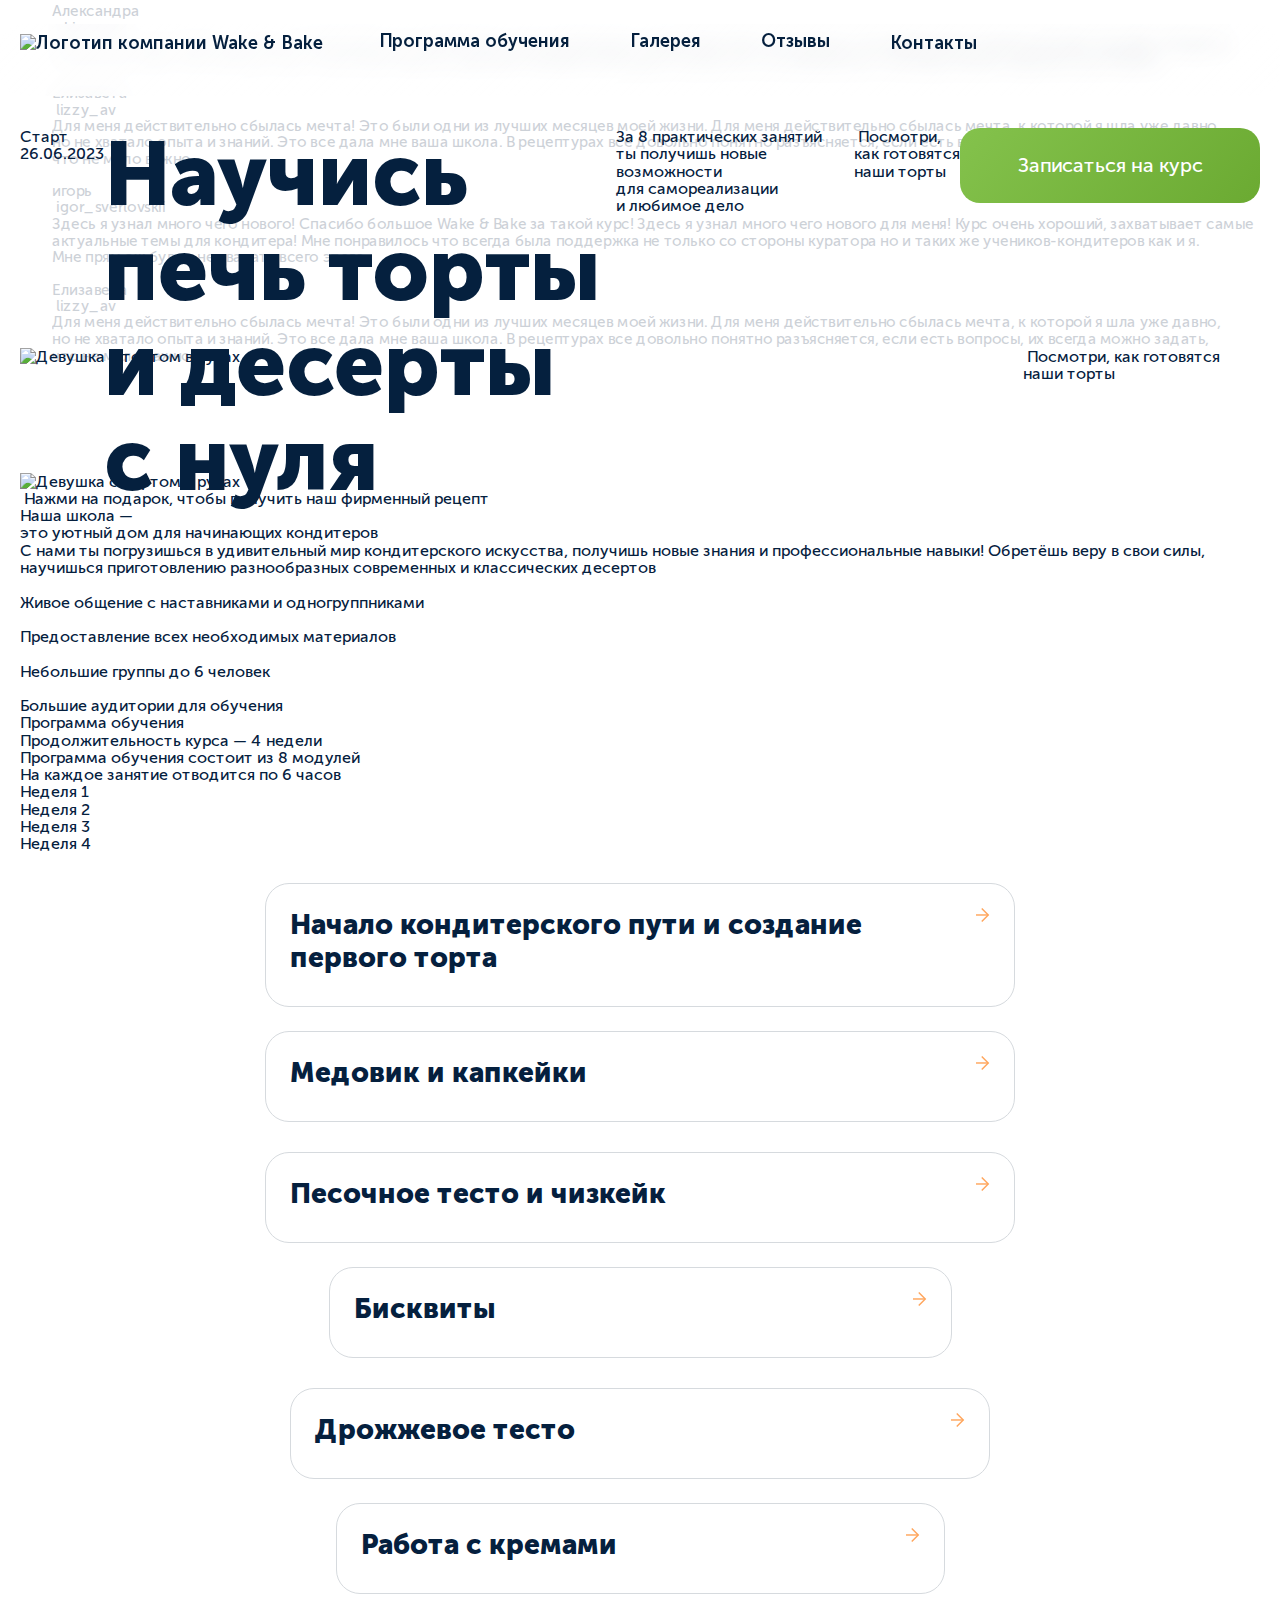
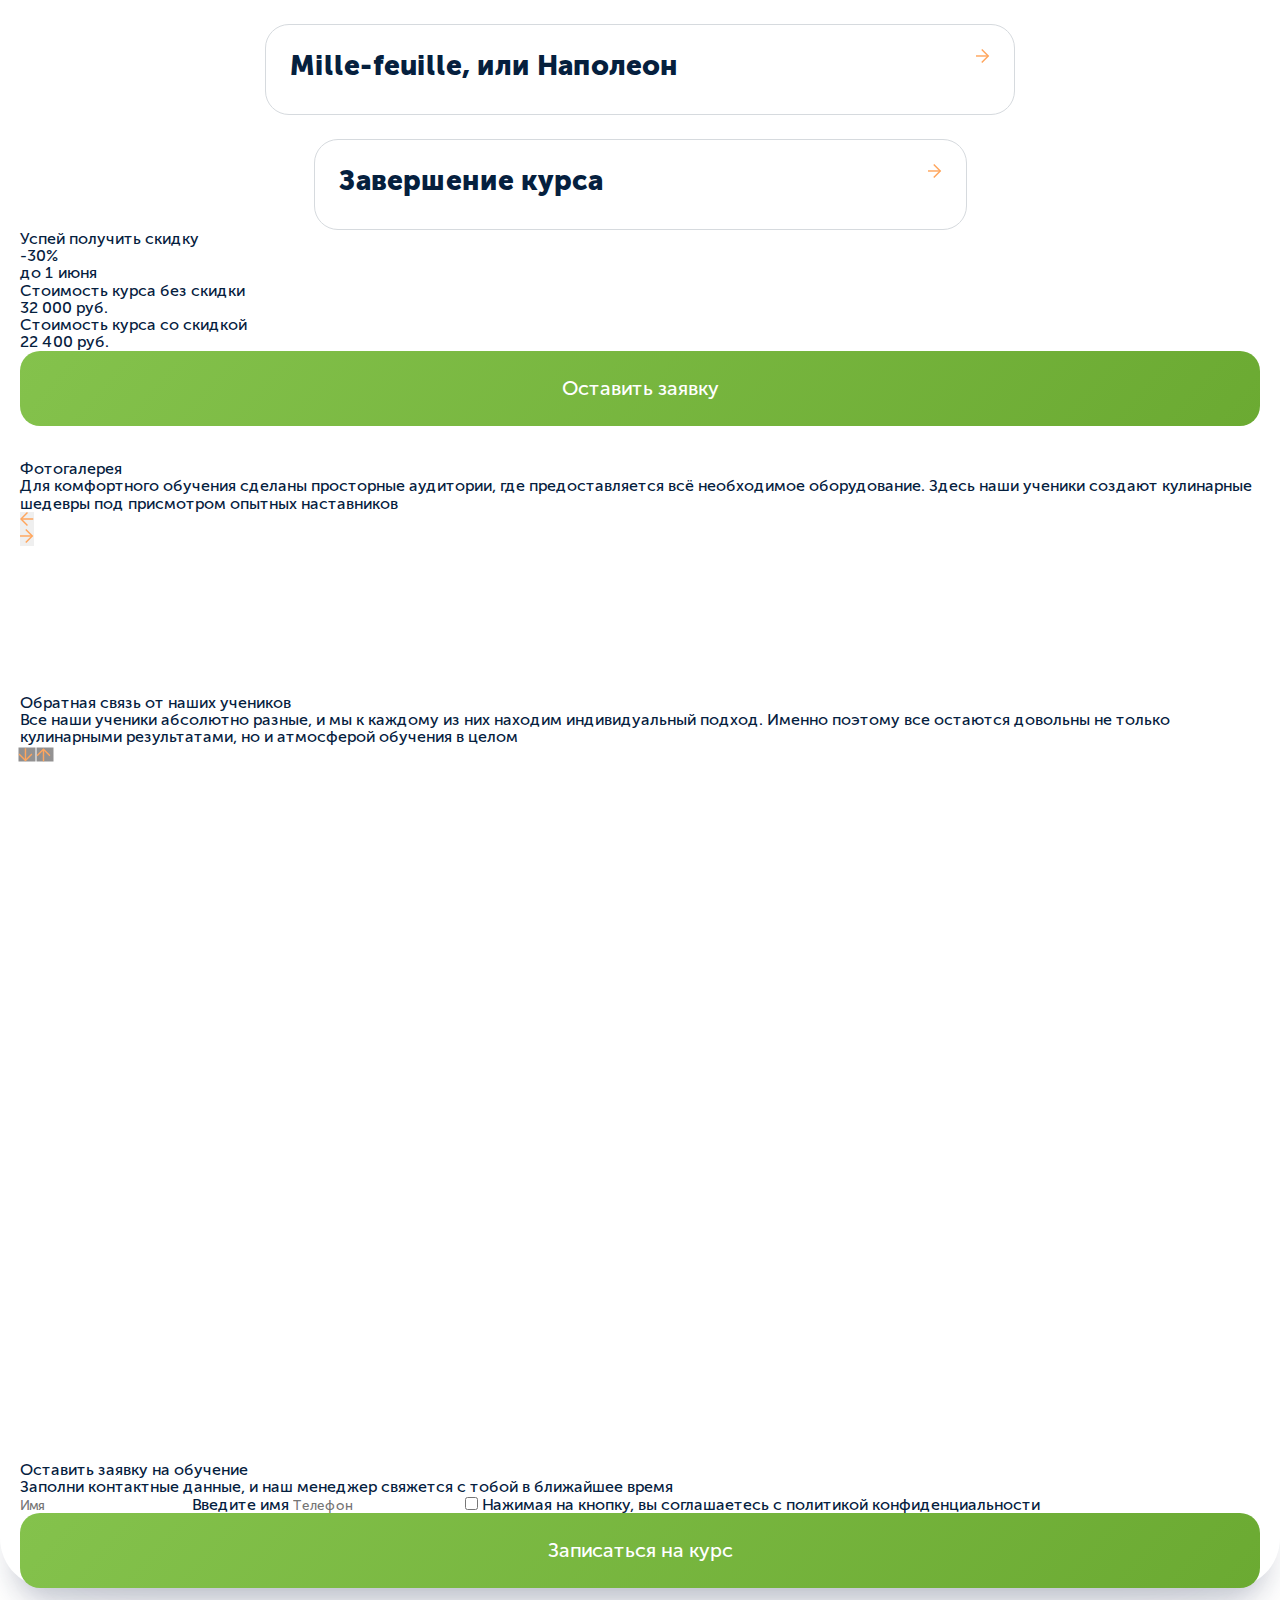
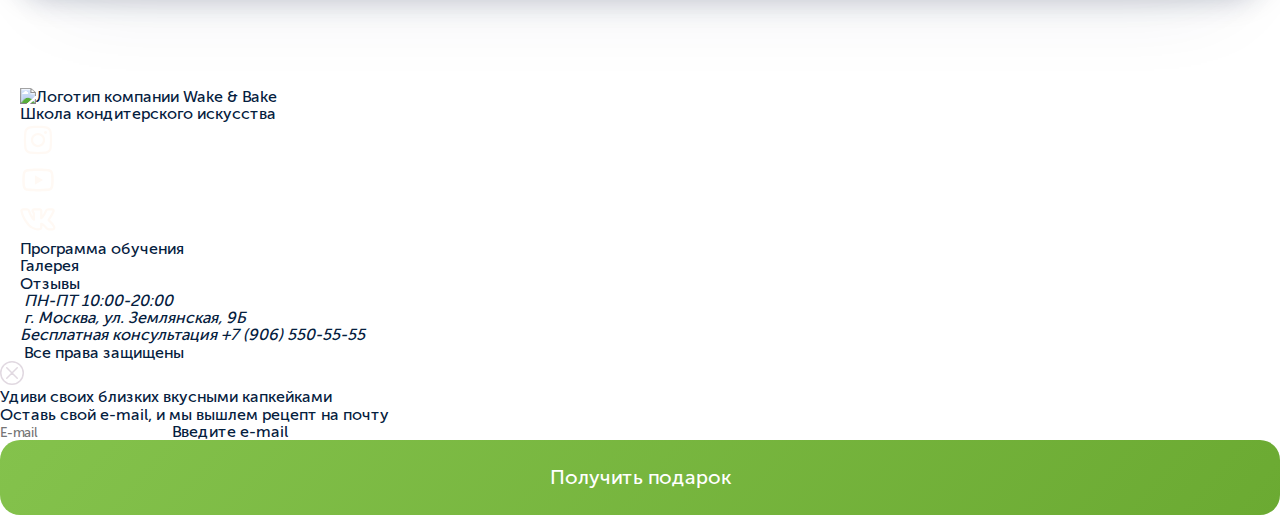
==== commit 933334a7: "Add files via upload" ====
--- a/index.html
+++ b/index.html
@@ -5,1922 +5,1105 @@
     <meta charset="UTF-8">
     <meta http-equiv="X-UA-Compatible" content="IE=edge">
     <meta name="viewport" content="width=device-width, initial-scale=1.0">
-    <link rel="shortcut icon" href="Images/Logos/Logo.svg">
+    <title>Wake & Bake</title>
+    <link href="css/swiper-bundle.min.css" rel="stylesheet">
     <link href="css/style.css" rel="stylesheet">
-    <link rel="stylesheet" href="css/swiper-bundle.css">
-    <title>Panda English School</title>
 </head>
 
-
-<body id="body" class="body">
-    <div class="header__top">
-        <div class="container container__header">
-            <div class="header__top-inner">
-                <div class="header__logo">
-                    <a href="#">
-                        <img src="Images/Logos/Logo-main.svg" alt="Логотип компании Panda English School">
-                    </a>
-                </div>
-                <div class="nav">
-                    <ul class="nav__list">
-                        <li class="nav__items">
-                            <div class="nav__title nav__title-menu1">
-                                <button class="nav__title-button">О школе</button>
-                                <div class="nav__title-arrow nav__title-arrow1">
-                                    <svg width="12" height="24" viewBox="0 0 12 24" fill="none"
-                                        xmlns="http://www.w3.org/2000/svg">
-                                        <path d="M2 10L6 14L10 10" stroke="#05203E" stroke-opacity="0.88"
-                                            stroke-width="1.5" stroke-linecap="round" stroke-linejoin="round" />
-                                    </svg>
-                                </div>
-                            </div>
-                            <ul id="menu1" class="nav__items-plus nav__items-plus-special1">
+<body class="body">
+    <div class="wrapper">
+        <header class="header">
+            <div class="header__top">
+                <div class="container">
+                    <div class="header__top-inner">
+                        <a class="header__logo" href="/">
+                            <img src="img/icons/logos/logo-dark.svg" alt="Логотип компании Wake & Bake">
+                        </a>
+                        <nav class="nav">
+                            <ul class="nav__list">
                                 <li class="nav__item">
-                                    <a href="#teachers" class="nav__link">
-                                        <svg width="20" height="20" viewBox="0 0 20 20" fill="none"
-                                            xmlns="http://www.w3.org/2000/svg">
-                                            <path
-                                                d="M10.8337 9.16667H14.8337C15.7671 9.16667 16.2338 9.16667 16.5903 9.34832C16.9039 9.50811 17.1589 9.76308 17.3187 10.0767C17.5003 10.4332 17.5003 10.8999 17.5003 11.8333V17.5M10.8337 17.5V5.16667C10.8337 4.23325 10.8337 3.76654 10.652 3.41002C10.4922 3.09641 10.2372 2.84144 9.92364 2.68166C9.56712 2.5 9.10041 2.5 8.16699 2.5H5.16699C4.23357 2.5 3.76686 2.5 3.41034 2.68166C3.09674 2.84144 2.84177 3.09641 2.68198 3.41002C2.50033 3.76654 2.50033 4.23325 2.50033 5.16667V17.5M18.3337 17.5H1.66699M5.41699 5.83333H7.91699M5.41699 9.16667H7.91699M5.41699 12.5H7.91699"
-                                                stroke="#05203E" stroke-width="1.5" stroke-linecap="round"
-                                                stroke-linejoin="round" />
-                                        </svg>
-                                        Наша команда
+                                    <a class="nav__link" href="#program">
+                                        Программа обучения
                                     </a>
                                 </li>
                                 <li class="nav__item">
-                                    <a href="#" class="nav__link"><svg width="20" height="21" viewBox="0 0 20 21"
-                                            fill="none" xmlns="http://www.w3.org/2000/svg">
-                                            <path
-                                                d="M13.3332 6.33333C13.3332 5.55836 13.3332 5.17087 13.248 4.85295C13.0168 3.99022 12.3429 3.31635 11.4802 3.08519C11.1623 3 10.7748 3 9.99984 3C9.22486 3 8.83737 3 8.51946 3.08519C7.65673 3.31635 6.98286 3.99022 6.75169 4.85295C6.6665 5.17087 6.6665 5.55836 6.6665 6.33333M4.33317 18H15.6665C16.5999 18 17.0666 18 17.4232 17.8183C17.7368 17.6586 17.9917 17.4036 18.1515 17.09C18.3332 16.7335 18.3332 16.2668 18.3332 15.3333V9C18.3332 8.06658 18.3332 7.59987 18.1515 7.24335C17.9917 6.92975 17.7368 6.67478 17.4232 6.51499C17.0666 6.33333 16.5999 6.33333 15.6665 6.33333H4.33317C3.39975 6.33333 2.93304 6.33333 2.57652 6.51499C2.26292 6.67478 2.00795 6.92975 1.84816 7.24335C1.6665 7.59987 1.6665 8.06658 1.6665 9V15.3333C1.6665 16.2668 1.6665 16.7335 1.84816 17.09C2.00795 17.4036 2.26292 17.6586 2.57652 17.8183C2.93304 18 3.39975 18 4.33317 18Z"
-                                                stroke="#05203E" stroke-width="1.5" stroke-linecap="round"
-                                                stroke-linejoin="round" />
-                                        </svg>
-                                        Партнерам
+                                    <a class="nav__link" href="#gallery">
+                                        Галерея
                                     </a>
                                 </li>
                                 <li class="nav__item">
-                                    <a href="#" class="nav__link">
-                                        <svg width="20" height="20" viewBox="0 0 20 20" fill="none"
-                                            xmlns="http://www.w3.org/2000/svg">
-                                            <g clip-path="url(#clip0_569_7644)">
-                                                <path
-                                                    d="M7.57533 7.5C7.77125 6.94306 8.15795 6.47343 8.66695 6.17428C9.17596 5.87514 9.7744 5.76579 10.3563 5.8656C10.9382 5.96541 11.466 6.26794 11.8462 6.71961C12.2264 7.17128 12.4345 7.74294 12.4337 8.33334C12.4337 10 9.93366 10.8333 9.93366 10.8333M10.0003 14.1667H10.0087M18.3337 10C18.3337 14.6024 14.6027 18.3333 10.0003 18.3333C5.39795 18.3333 1.66699 14.6024 1.66699 10C1.66699 5.39763 5.39795 1.66667 10.0003 1.66667C14.6027 1.66667 18.3337 5.39763 18.3337 10Z"
-                                                    stroke="#05203E" stroke-width="1.5" stroke-linecap="round"
-                                                    stroke-linejoin="round" />
-                                            </g>
-                                            <defs>
-                                                <clipPath id="clip0_569_7644">
-                                                    <rect width="20" height="20" fill="white" />
-                                                </clipPath>
-                                            </defs>
-                                        </svg>
-                                        Вопрос-ответ
+                                    <a class="nav__link" href="#testimonials">
+                                        Отзывы
                                     </a>
                                 </li>
                                 <li class="nav__item">
-                                    <a href="#blog" class="nav__link">
-                                        <svg width="20" height="21" viewBox="0 0 20 21" fill="none"
-                                            xmlns="http://www.w3.org/2000/svg">
-                                            <path
-                                                d="M8.33317 12.6123C9.36112 12.0181 10.6385 12.0181 11.6664 12.6123M1.6665 13L2.25108 7.15426C2.27324 6.93262 2.28432 6.8218 2.30132 6.72673C2.50169 5.60584 3.43417 4.76196 4.56944 4.67412C4.66573 4.66666 4.7771 4.66666 4.99984 4.66666M18.3332 13L17.7486 7.15426C17.7264 6.93263 17.7154 6.8218 17.6984 6.72673C17.498 5.60584 16.5655 4.76196 15.4302 4.67412C15.3339 4.66666 15.2226 4.66666 14.9998 4.66666M7.35686 10.643C8.65861 11.9447 8.65861 14.0553 7.35686 15.357C6.05512 16.6588 3.94457 16.6588 2.64281 15.357C1.34107 14.0553 1.34107 11.9447 2.64281 10.643C3.94456 9.34123 6.05511 9.34123 7.35686 10.643ZM17.3569 10.643C18.6586 11.9447 18.6586 14.0553 17.3569 15.357C16.0551 16.6588 13.9446 16.6588 12.6428 15.357C11.3411 14.0553 11.3411 11.9447 12.6428 10.643C13.9446 9.34123 16.0551 9.34123 17.3569 10.643Z"
-                                                stroke="#05203E" stroke-width="1.5" stroke-linecap="round"
-                                                stroke-linejoin="round" />
-                                        </svg>
-                                        Блог
-                                    </a>
-                                </li>
-                                <li class="nav__item">
-                                    <a href="#" class="nav__link">
-                                        <svg width="20" height="20" viewBox="0 0 20 20" fill="none"
-                                            xmlns="http://www.w3.org/2000/svg">
-                                            <g clip-path="url(#clip0_569_7646)">
-                                                <path
-                                                    d="M4.16699 11.9053C2.62419 12.5859 1.66699 13.5343 1.66699 14.5833C1.66699 16.6544 5.39795 18.3333 10.0003 18.3333C14.6027 18.3333 18.3337 16.6544 18.3337 14.5833C18.3337 13.5343 17.3765 12.5859 15.8337 11.9053M15.0003 6.66667C15.0003 10.0531 11.2503 11.6667 10.0003 14.1667C8.75033 11.6667 5.00033 10.0531 5.00033 6.66667C5.00033 3.90525 7.2389 1.66667 10.0003 1.66667C12.7617 1.66667 15.0003 3.90525 15.0003 6.66667ZM10.8337 6.66667C10.8337 7.12691 10.4606 7.5 10.0003 7.5C9.54009 7.5 9.16699 7.12691 9.16699 6.66667C9.16699 6.20643 9.54009 5.83334 10.0003 5.83334C10.4606 5.83334 10.8337 6.20643 10.8337 6.66667Z"
-                                                    stroke="#05203E" stroke-width="1.5" stroke-linecap="round"
-                                                    stroke-linejoin="round" />
-                                            </g>
-                                            <defs>
-                                                <clipPath id="clip0_569_7646">
-                                                    <rect width="20" height="20" fill="white" />
-                                                </clipPath>
-                                            </defs>
-                                        </svg>
+                                    <a class="nav__link" href="#contact">
                                         Контакты
                                     </a>
                                 </li>
                             </ul>
-                        </li>
-                        <li class="nav__items ">
-                            <div class="nav__title nav__title-menu2">
-                                <button class="nav__title-button">Наши услуги</button>
-                                <div class="nav__title-arrow nav__title-arrow2">
-                                    <svg width="12" height="24" viewBox="0 0 12 24" fill="none"
-                                        xmlns="http://www.w3.org/2000/svg">
-                                        <path d="M2 10L6 14L10 10" stroke="#05203E" stroke-opacity="0.88"
-                                            stroke-width="1.5" stroke-linecap="round" stroke-linejoin="round" />
-                                    </svg>
-                                </div>
-                            </div>
-                            <ul id="menu2" class="nav__items-plus nav__items-plus-special2">
-                                <li class="nav__item">
-                                    <a href="#who" class="nav__link">
-                                        <svg width="20" height="20" viewBox="0 0 20 20" fill="none"
-                                            xmlns="http://www.w3.org/2000/svg">
-                                            <path
-                                                d="M16.6663 17.5C16.6663 16.337 16.6663 15.7555 16.5228 15.2824C16.1996 14.217 15.366 13.3834 14.3006 13.0602C13.8275 12.9167 13.246 12.9167 12.083 12.9167H7.91634C6.75337 12.9167 6.17189 12.9167 5.69872 13.0602C4.63339 13.3834 3.79971 14.217 3.47654 15.2824C3.33301 15.7555 3.33301 16.337 3.33301 17.5M13.7497 6.25C13.7497 8.32107 12.0707 10 9.99967 10C7.92861 10 6.24967 8.32107 6.24967 6.25C6.24967 4.17893 7.92861 2.5 9.99967 2.5C12.0707 2.5 13.7497 4.17893 13.7497 6.25Z"
-                                                stroke="#05203E" stroke-width="1.5" stroke-linecap="round"
-                                                stroke-linejoin="round" />
-                                        </svg>
-                                        Взрослым
-                                    </a>
-                                </li>
-                                <li class="nav__item">
-                                    <a href="#who" class="nav__link">
-                                        <svg width="20" height="20" viewBox="0 0 20 20" fill="none"
-                                            xmlns="http://www.w3.org/2000/svg">
-                                            <path
-                                                d="M9.99967 18.1667C13.513 18.1667 16.483 15.3833 17.4555 12.1875C17.6738 11.4692 19.1663 11.4692 19.1663 9.91667C19.1663 8.36417 17.6597 8.27501 17.4159 7.52001C16.4047 4.38959 13.4663 1.66667 9.99967 1.66667C6.53092 1.66667 3.59134 4.39167 2.58176 7.52501C2.33926 8.27917 0.833008 8.33751 0.833008 9.91667C0.833008 11.4958 2.32967 11.4958 2.55592 12.2258C3.54009 15.4017 6.50051 18.1667 9.99967 18.1667Z"
-                                                stroke="#05203E" stroke-width="1.5" />
-                                            <path d="M17.4163 7.52001C16.405 4.38959 13.4667 1.66667 10 1.66667"
-                                                stroke="#05203E" stroke-width="1.5" stroke-linecap="round" />
-                                            <path
-                                                d="M7.95866 9C7.95866 9.34416 7.86533 9.64666 7.72533 9.85666C7.58408 10.0683 7.41199 10.1667 7.25033 10.1667C7.08866 10.1667 6.91699 10.0683 6.77533 9.85666C6.63533 9.64666 6.54199 9.34416 6.54199 9C6.54199 8.65541 6.63533 8.35333 6.77533 8.14333C6.91699 7.93166 7.08866 7.83333 7.25033 7.83333C7.41241 7.83333 7.58408 7.93166 7.72533 8.14333C7.86533 8.35333 7.95866 8.65583 7.95866 9ZM13.4587 9C13.4587 9.34416 13.3653 9.64666 13.2253 9.85666C13.0841 10.0683 12.912 10.1667 12.7503 10.1667C12.5887 10.1667 12.4166 10.0683 12.2753 9.85666C12.1353 9.64666 12.042 9.34416 12.042 9C12.042 8.65541 12.1353 8.35333 12.2753 8.14333C12.4166 7.93166 12.5887 7.83333 12.7503 7.83333C12.912 7.83333 13.0841 7.93166 13.2253 8.14333C13.3653 8.35333 13.4587 8.65583 13.4587 9Z"
-                                                fill="#05203E" stroke="#05203E" stroke-width="0.5" />
-                                            <path fill-rule="evenodd" clip-rule="evenodd"
-                                                d="M7.70703 13.2292C8.5112 13.7708 9.27703 14.0417 10.0033 14.0417C10.7291 14.0417 11.4487 13.7713 12.1616 13.2313"
-                                                fill="#05203E" />
-                                            <path
-                                                d="M7.70703 13.2292C8.5112 13.7708 9.27703 14.0417 10.0033 14.0417C10.7291 14.0417 11.4487 13.7712 12.1616 13.2312M13.2195 2.58333C13.3312 3.38916 13.0858 3.97791 12.4824 4.34958C11.8795 4.72125 10.8995 4.89541 9.54286 4.87208"
-                                                stroke="#05203E" stroke-width="1.5" stroke-linecap="round" />
-                                        </svg>
-                                        Детям и Подросткам
-                                    </a>
-                                </li>
-                                <li class="nav__item">
-                                    <a href="#who" class="nav__link">
-                                        <svg width="20" height="20" viewBox="0 0 20 20" fill="none"
-                                            xmlns="http://www.w3.org/2000/svg">
-                                            <path
-                                                d="M2.5 17.5H17.5M5 15V8.33333M8.33333 15V8.33333M11.6667 15V8.33333M15 15V8.33333M16.6667 5.83333L10.3533 1.88749C10.2252 1.80738 10.1611 1.76732 10.0923 1.75171C10.0315 1.7379 9.96845 1.7379 9.90767 1.75171C9.83894 1.76732 9.77485 1.80738 9.64667 1.88749L3.33333 5.83333H16.6667Z"
-                                                stroke="#05203E" stroke-width="1.5" stroke-linecap="round"
-                                                stroke-linejoin="round" />
-                                        </svg>
-                                        Компаниям
-                                    </a>
-                                </li>
-                            </ul>
-                        </li>
-                        <li class="nav__items">
-                            <a href="#" class="nav__title  nav__title--special">Летний лагерь</a>
-                        </li>
-                    </ul>
-                    <div class="nav__contacts">
-                        <div class="socials socials__header">
-                            <a href="#" class="socials__link">
-                                <img src="Images/Icons/Icons-socials/vk1.svg" alt="Логотип социальной сети Вконтакте">
-                            </a>
-                            <a href="#" class="socials__link">
-                                <img src="Images/Icons/Icons-socials/inst1.svg"
-                                    alt="Логотип социальной сети Инстаграмм">
-                            </a>
-                            <a href="#" class="socials__link">
-                                <img src="Images/Icons/Icons-socials/fb1.svg" alt="Логотип социальной сети Фейсбук">
-                            </a>
-                            <a href="#" class="socials__link">
-                                <img src="Images/Icons/Icons-socials/tg1.svg" alt="Логотип социальной сети Телеграмм">
-                            </a>
-                        </div>
-                        <div class="nav__contacts-tel">
-                            <svg width="20" height="20" viewBox="0 0 20 20" fill="none"
-                                xmlns="http://www.w3.org/2000/svg">
-                                <g clip-path="url(#clip0_608_1579)">
-                                    <path
-                                        d="M11.708 4.99999C12.522 5.15879 13.27 5.55687 13.8564 6.14327C14.4428 6.72967 14.8409 7.47771 14.9997 8.29166M11.708 1.66666C13.3991 1.85452 14.976 2.6118 16.1799 3.81416C17.3838 5.01652 18.143 6.5925 18.333 8.28332M8.52219 11.5525C7.52088 10.5512 6.73022 9.41903 6.15022 8.21101C6.10033 8.10711 6.07539 8.05515 6.05622 7.98941C5.98812 7.75578 6.03704 7.4689 6.17871 7.27104C6.21858 7.21536 6.26621 7.16773 6.36147 7.07247C6.65281 6.78114 6.79848 6.63547 6.89372 6.48898C7.25288 5.93658 7.25288 5.22442 6.89372 4.67202C6.79848 4.52553 6.65281 4.37987 6.36147 4.08853L6.19908 3.92614C5.75621 3.48327 5.53478 3.26183 5.29696 3.14155C4.82399 2.90232 4.26544 2.90232 3.79247 3.14155C3.55465 3.26183 3.33322 3.48327 2.89035 3.92614L2.75899 4.0575C2.31763 4.49885 2.09696 4.71953 1.92842 5.01955C1.7414 5.35247 1.60693 5.86955 1.60807 6.2514C1.60909 6.59552 1.67585 6.83071 1.80935 7.30108C2.52683 9.82891 3.88056 12.2142 5.87054 14.2042C7.86052 16.1942 10.2458 17.5479 12.7737 18.2654C13.244 18.3989 13.4792 18.4656 13.8233 18.4667C14.2052 18.4678 14.7223 18.3333 15.0552 18.1463C15.3552 17.9778 15.5759 17.7571 16.0172 17.3157L16.1486 17.1844C16.5915 16.7415 16.8129 16.5201 16.9332 16.2823C17.1724 15.8093 17.1724 15.2507 16.9332 14.7778C16.8129 14.54 16.5915 14.3185 16.1486 13.8757L15.9862 13.7133C15.6949 13.4219 15.5492 13.2763 15.4027 13.181C14.8503 12.8219 14.1382 12.8219 13.5858 13.181C13.4393 13.2763 13.2936 13.4219 13.0023 13.7133C12.907 13.8085 12.8594 13.8562 12.8037 13.896C12.6058 14.0377 12.319 14.0866 12.0853 14.0185C12.0196 13.9994 11.9676 13.9744 11.8637 13.9245C10.6557 13.3445 9.52351 12.5539 8.52219 11.5525Z"
-                                        stroke="#05203E" stroke-width="2" stroke-linecap="round"
-                                        stroke-linejoin="round" />
-                                </g>
-                                <defs>
-                                    <clipPath id="clip0_608_1579">
-                                        <rect width="20" height="20" fill="white" />
-                                    </clipPath>
-                                </defs>
-                            </svg>
-                            <a class="nav__contacts-button" href="tel:+375447349201">+ 375 44 734 92
-                                01</a>
-                        </div>
-                        <a href="#" class="nav__contacts-tg">
-                            <svg width="20" height="20" viewBox="0 0 20 20" fill="none"
-                                xmlns="http://www.w3.org/2000/svg">
-                                <path fill-rule="evenodd" clip-rule="evenodd"
-                                    d="M15.4023 16.4917V16.49L15.4173 16.4542L17.9165 3.85417V3.81417C17.9165 3.5 17.7998 3.22584 17.5481 3.06167C17.3273 2.9175 17.0731 2.9075 16.8948 2.92084C16.7288 2.93585 16.565 2.96939 16.4065 3.02084C16.3389 3.04263 16.2722 3.06709 16.2065 3.09417L16.1956 3.09834L2.26231 8.56417L2.25815 8.56584C2.21579 8.5803 2.17432 8.59727 2.13398 8.61667C2.03489 8.66119 1.93981 8.71416 1.84981 8.775C1.67065 8.89834 1.32981 9.18833 1.38731 9.64833C1.43481 10.03 1.69731 10.2717 1.87481 10.3975C1.97958 10.4709 2.09223 10.5324 2.21065 10.5808L2.23731 10.5925L2.24565 10.595L2.25148 10.5975L4.68981 11.4183C4.68148 11.5708 4.69648 11.7267 4.73731 11.8808L5.95815 16.5133C6.02484 16.7659 6.16895 16.9911 6.37025 17.1575C6.57154 17.324 6.81991 17.4231 7.08046 17.4412C7.34101 17.4592 7.60066 17.3951 7.82295 17.258C8.04524 17.1209 8.21899 16.9176 8.31981 16.6767L10.2265 14.6383L13.5006 17.1483L13.5473 17.1683C13.8448 17.2983 14.1223 17.3392 14.3765 17.305C14.6306 17.27 14.8323 17.1633 14.984 17.0425C15.1594 16.9003 15.2992 16.7191 15.3923 16.5133L15.399 16.4992L15.4015 16.4942L15.4023 16.4917ZM5.94565 11.5625C5.93213 11.5111 5.93534 11.4567 5.95482 11.4073C5.9743 11.3578 6.00904 11.3159 6.05398 11.2875L14.3215 6.0375C14.3215 6.0375 14.8081 5.74167 14.7906 6.0375C14.7906 6.0375 14.8773 6.08917 14.6165 6.33167C14.3698 6.5625 8.72398 12.0133 8.15231 12.565C8.12053 12.5959 8.09826 12.6352 8.08815 12.6783L7.16648 16.195L5.94565 11.5617V11.5625Z"
-                                    fill="#05203E" />
-                            </svg>
+                        </nav>
+                        <a class="burger-icon" href="#">
+                            <span></span>
                         </a>
                     </div>
                 </div>
-                <a class="burger-icon" href="#" onclick="event.preventDefault()">
-                    <span></span>
-                </a>
             </div>
-        </div>
-    </div>
-    <div class="wrapper">
-        <header class="header">
             <section class="header__hero hero">
                 <div class="container">
                     <div class="hero__inner">
                         <div class="hero__content">
-                            <h1 class="hero__title">Лучшая школа английского языка в городе для<span id="title-change"
-                                    class="hero__title-mod">детей</span>
+                            <div class="hero__info">
+                                <span>Старт</span>
+                                <span>26.06.2023</span>
+                            </div>
+                            <h1 class="hero__title title">
+                                Научись печь торты и десерты с нуля
                             </h1>
-                            <a href="#" class="hero__button button" id="button-change">
-                                Записаться на занятие
+                            <p class="hero__text">
+                                За 8 практических занятий ты получишь новые возможности для самореализации и любимое
+                                дело
+                            </p>
+                            <div class="hero__img-conrol hero__img-conrol--mobile">
+                                <a class="hero__img-button" data-fslightbox href="video/cake.mp4">
+                                    <img src="img/icons/play.svg" alt="">
+                                </a>
+                                Посмотри, как готовятся наши торты
+                            </div>
+                            <a class="hero__button button" href="#contact">
+                                Записаться на курс
                             </a>
                         </div>
                         <div class="hero__img">
-                            <img src="Images/Content/hero.jpg"
-                                alt="Дополнительный логотип компании Panda English School">
+                            <img src="img/content/girl.png" alt="Девушка с тортом в руках">
+                            <div class="hero__img-conrol">
+                                <a class="hero__img-button" data-fslightbox="video" href="video/cake.mp4">
+                                    <img src="img/icons/play.svg" alt="">
+                                </a>
+                                Посмотри, как готовятся наши торты
+                            </div>
                         </div>
                     </div>
                 </div>
             </section>
         </header>
+        <main class="main">
 
-        <main class="main">
-            <section id="who" class="main__who who">
+            <section class="main__about about">
                 <div class="container">
-                    <div class="who__inner">
-                        <div class="who__content">
-                            <h3 class="who__title title52"><span>Для кого</span>
-                                наша школа?
-                            </h3>
-                            <div class="who__pagination">
-                            </div>
-                        </div>
-                        <div class="who__slider swiper">
-                            <div class="who__slider-inner swiper-wrapper">
-                                <div class="who__slide swiper-slide">
-                                    <div class="who__slide-content">
-                                        <div class="who__slide-title">
-                                            <h3>Курс для взрослых</h3>
-                                        </div>
-                                        <p class="who__slide-subtitle">Для тех, кто хочет:</p>
-                                        <ul class="who__slide-list">
-                                            <li class="who__slide-item">
-                                                <img src="Images/Icons/icons-swiper/plane-swiper.svg" alt="">
-                                                Общаться в путешествиях
-                                            </li>
-                                            <li class="who__slide-item">
-                                                <img src="Images/Icons/icons-swiper/briefcase-swiper.svg" alt="">
-                                                Для работы, бизнеса, учебы
-                                            </li>
-                                            <li class="who__slide-item">
-                                                <img src="Images/Icons/icons-swiper/star-swiper.svg" alt="">
-                                                Самосовершенствоваться
-                                            </li>
-                                            <li class="who__slide-item">
-                                                <img src="Images/Icons/icons-swiper/globe-swiper.svg" alt="">
-                                                Переехать в новую страну
-                                            </li>
-                                        </ul>
-                                        <div class="who__slide-link">
-                                            <a class="link-arrow" href="#">Подробнее
-                                                <img src="Images/arrows/blue-right.svg" alt="">
-                                            </a>
-                                        </div>
-                                    </div>
-                                </div>
-                                <div class="who__slide swiper-slide">
-                                    <div class="who__slide-content">
-                                        <div class="who__slide-title">
-                                            <h3>Курс для детей и подростков</h3>
-                                        </div>
-                                        <p class="who__slide-subtitle">Для тех, кто хочет:</p>
-                                        <ul class="who__slide-list">
-                                            <li class="who__slide-item">
-                                                <img src="Images/Icons/icons-swiper/Group-swiper.svg" alt="">
-                                                Сделать первые успешные шаги перед начальной школой
-                                            </li>
-                                            <li class="who__slide-item">
-                                                <img src="Images/Icons/icons-swiper/award-swiper.svg" alt="">
-                                                Подтянуть знания в школе
-                                            </li>
-                                            <li class="who__slide-item">
-                                                <img src="Images/Icons/icons-swiper/graduation-swiper.svg" alt="">
-                                                Сдать вступительные экзамены, экзамен TOEFL
-                                            </li>
-                                            <li class="who__slide-item">
-                                                <img src="Images/Icons/icons-swiper/lucide_brain-swiper.svg" alt="">
-                                                Развивать память
-                                            </li>
-                                        </ul>
-                                        <div class="who__slide-link">
-                                            <a class="link-arrow" href="#">Подробнее
-                                                <img src="Images/arrows/blue-right.svg" alt="">
-                                            </a>
-                                        </div>
-                                    </div>
-                                </div>
-                                <div class="who__slide swiper-slide">
-                                    <div class="who__slide-content">
-                                        <div class="who__slide-title">
-                                            <h3>Корпоративное обучение</h3>
-                                        </div>
-                                        <p class="who__slide-subtitle">Для тех, кто хочет:</p>
-                                        <ul class="who__slide-list">
-                                            <li class="who__slide-item">
-                                                <img src="Images/Icons/icons-swiper/rocket-swiper.svg" alt="">
-                                                Выйти на международный рынок, внедрять успешные стратегии
-                                            </li>
-                                            <li class="who__slide-item">
-                                                <img src="Images/Icons/icons-swiper/trophy-swiper.svg" alt="">
-                                                Повысить самодисциплину сотрудников
-                                            </li>
-                                            <li class="who__slide-item">
-                                                <img src="Images/Icons/icons-swiper/diamond-swiper.svg" alt="">
-                                                Сплотить коллектив, снизить текучесть кадров
-                                            </li>
-                                        </ul>
-                                        <div class="who__slide-link">
-                                            <a class="link-arrow" href="#">Подробнее
-                                                <img src="Images/arrows/blue-right.svg" alt="">
-                                            </a>
-                                        </div>
-                                    </div>
-                                </div>
-                            </div>
-                        </div>
-                        <div class="who__slider--mobile swiper">
-                            <div class="who__slider-inner swiper-wrapper">
-                                <div class="who__slide swiper-slide">
-                                    <div class="who__slide-content">
-                                        <div class="who__slide-title">
-                                            <h3>Курс для взрослых</h3>
-                                        </div>
-                                        <p class="who__slide-subtitle">Для тех, кто хочет:</p>
-                                        <ul class="who__slide-list">
-                                            <li class="who__slide-item">
-                                                <img src="Images/Icons/icons-swiper/plane-swiper.svg" alt="">
-                                                Общаться в путешествиях
-                                            </li>
-                                            <li class="who__slide-item">
-                                                <img src="Images/Icons/icons-swiper/briefcase-swiper.svg" alt="">
-                                                Для работы, бизнеса, учебы
-                                            </li>
-                                            <li class="who__slide-item">
-                                                <img src="Images/Icons/icons-swiper/star-swiper.svg" alt="">
-                                                Самосовершенствоваться
-                                            </li>
-                                            <li class="who__slide-item">
-                                                <img src="Images/Icons/icons-swiper/globe-swiper.svg" alt="">
-                                                Переехать в новую страну
-                                            </li>
-                                        </ul>
-                                        <div class="who__slide-link">
-                                            <a class="link-arrow" href="#">Подробнее
-                                                <img src="Images/arrows/blue-right.svg" alt="">
-                                            </a>
-                                        </div>
-                                    </div>
-                                </div>
-                                <div class="who__slide swiper-slide">
-                                    <div class="who__slide-content">
-                                        <div class="who__slide-title">
-                                            <h3>Курс для детей и подростков</h3>
-                                        </div>
-                                        <p class="who__slide-subtitle">Для тех, кто хочет:</p>
-                                        <ul class="who__slide-list">
-                                            <li class="who__slide-item">
-                                                <img src="Images/Icons/icons-swiper/Group-swiper.svg" alt="">
-                                                Сделать первые успешные шаги перед начальной школой
-                                            </li>
-                                            <li class="who__slide-item">
-                                                <img src="Images/Icons/icons-swiper/award-swiper.svg" alt="">
-                                                Подтянуть знания в школе
-                                            </li>
-                                            <li class="who__slide-item">
-                                                <img src="Images/Icons/icons-swiper/graduation-swiper.svg" alt="">
-                                                Сдать вступительные экзамены, экзамен TOEFL
-                                            </li>
-                                            <li class="who__slide-item">
-                                                <img src="Images/Icons/icons-swiper/lucide_brain-swiper.svg" alt="">
-                                                Развивать память
-                                            </li>
-                                        </ul>
-                                        <div class="who__slide-link">
-                                            <a class="link-arrow" href="#">Подробнее
-                                                <img src="Images/arrows/blue-right.svg" alt="">
-                                            </a>
-                                        </div>
-                                    </div>
-                                </div>
-                                <div class="who__slide swiper-slide">
-                                    <div class="who__slide-content">
-                                        <div class="who__slide-title">
-                                            <h3>Корпоративное обучение</h3>
-                                        </div>
-                                        <p class="who__slide-subtitle">Для тех, кто хочет:</p>
-                                        <ul class="who__slide-list">
-                                            <li class="who__slide-item">
-                                                <img src="Images/Icons/icons-swiper/rocket-swiper.svg" alt="">
-                                                Выйти на международный рынок, внедрять успешные стратегии
-                                            </li>
-                                            <li class="who__slide-item">
-                                                <img src="Images/Icons/icons-swiper/trophy-swiper.svg" alt="">
-                                                Повысить самодисциплину сотрудников
-                                            </li>
-                                            <li class="who__slide-item">
-                                                <img src="Images/Icons/icons-swiper/diamond-swiper.svg" alt="">
-                                                Сплотить коллектив, снизить текучесть кадров
-                                            </li>
-                                        </ul>
-                                        <div class="who__slide-link">
-                                            <a class="link-arrow" href="#">Подробнее
-                                                <img src="Images/arrows/blue-right.svg" alt="">
-                                            </a>
-                                        </div>
-                                    </div>
-                                </div>
-                            </div>
-                        </div>
-                        <h3 class="who__text title52">Результат виден уже после <span>первых занятий</span></h3>
+                    <div class="about__inner">
+                        <div class="about__img">
+                            <img src="img/content/girl-2.jpg" alt="Девушка с тортом в руках">
+                            <div class="about__img-conrol">
+                                <a class="about__img-button" href="#">
+                                    <img src="img/icons/gift.svg" alt="">
+                                </a>
+                                Нажми на подарок, чтобы получить наш фирменный рецепт
+                            </div>
+                        </div>
+                        <div class="about__body">
+                            <div class="about__heading">
+                                <h2 class="about__title title">
+                                    Наша школа —
+                                </h2>
+                                <p class="about__title-text">
+                                    это уютный дом для начинающих кондитеров
+                                </p>
+                            </div>
+                            <p class="about__text">
+                                С нами ты погрузишься в удивительный мир кондитерского искусства, получишь новые знания
+                                и профессиональные навыки! Обретёшь веру в свои силы, научишься приготовлению
+                                разнообразных современных и классических десертов
+                            </p>
+                        </div>
+                        <ul class="about__grid">
+                            <li class="about__grid-item">
+                                <div class="about__grid-img">
+                                    <img src="img/icons/hat-2.svg" alt="">
+                                </div>
+                                <p class="about__grid-text">
+                                    Живое общение с наставниками и одногруппниками
+                                </p>
+                            </li>
+                            <li class="about__grid-item">
+                                <div class="about__grid-img">
+                                    <img src="img/icons/hat-2.svg" alt="">
+                                </div>
+                                <p class="about__grid-text">
+                                    Предоставление всех необходимых материалов
+                                </p>
+                            </li>
+                            <li class="about__grid-item">
+                                <div class="about__grid-img">
+                                    <img src="img/icons/hat-2.svg" alt="">
+                                </div>
+                                <p class="about__grid-text">
+                                    Небольшие группы до 6 человек
+                                </p>
+                            </li>
+                            <li class="about__grid-item">
+                                <div class="about__grid-img">
+                                    <img src="img/icons/hat-2.svg" alt="">
+                                </div>
+                                <p class="about__grid-text">
+                                    Большие аудитории для обучения
+                                </p>
+                            </li>
+                        </ul>
                     </div>
                 </div>
             </section>
-            <section class="main__why why">
+
+            <section class="main__program program" id="program">
                 <div class="container">
-                    <div class="why__inner">
-                        <div class="why__first">
-                            <h2 class="why__first-title title70"><span>Почему </span>стоит выбрать нашу школу</h2>
-                            <div class="why__first-content">
-                                <div class="why__button-inner">
-                                    <div class="why__button-arrow"><img src="Images/Decor/text+arrow1.svg" alt=""></div>
-                                    <a href="#" class="why__button button">
-                                        Записаться на занятие
-                                    </a>
-                                </div>
-                                <div class="why__slider swiper">
-                                    <div class="why__slider-wrapper swiper-wrapper">
-                                        <div class="why__slide swiper-slide">
-                                            <div class="why__slide-inner">
-                                                <div class="why__slide-img">
-                                                    <img src="Images/Icons/icons-swiper2/heart-swiper2.svg" alt="">
-                                                </div>
-                                                <div class="why__slide-text">Создали для вас уютные аудитории в которых
-                                                    хочется
-                                                    жить — откажетесь уходить.
-                                                </div>
-                                            </div>
-                                        </div>
-                                        <div class="why__slide swiper-slide">
-                                            <div class="why__slide-inner">
-                                                <div class="why__slide-img">
-                                                    <img src="Images/Icons/icons-swiper2/book-swiper2.svg" alt="">
-                                                </div>
-                                                <div class="why__slide-text">Создали эффективный
-                                                    учебник упражнений. Все аудиозаписи от насителей языка из Америки,
-                                                    Австралии, Великобритании.
-                                                </div>
-                                            </div>
-                                        </div>
-                                        <div class="why__slide swiper-slide">
-                                            <div class="why__slide-inner">
-                                                <div class="why__slide-img">
-                                                    <img src="Images/Icons/icons-swiper2/banks-wiper2.svg" alt="">
-                                                </div>
-                                                <div class="why__slide-text">За успехи будете получать Панда кэш.
-                                                    Зарабатывайте и тратьте в школьном маркете.
-                                                </div>
-                                            </div>
-                                        </div>
-                                        <div class="why__slide swiper-slide">
-                                            <div class="why__slide-inner">
-                                                <div class="why__slide-img">
-                                                    <img src="Images/Icons/icons-swiper2/beaker-swiper2.svg" alt="">
-                                                </div>
-                                                <div class="why__slide-text">Каждые 15 минут смена методики обучения,
-                                                    это
-                                                    эффективно и весело.
-                                                </div>
-                                            </div>
-                                        </div>
-                                        <div class="why__slide swiper-slide">
-                                            <div class="why__slide-inner">
-                                                <div class="why__slide-img">
-                                                    <img src="Images/Icons/icons-swiper2/line-chart-up-swiper2.svg"
-                                                        alt="">
-                                                </div>
-                                                <div class="why__slide-text">Контроль и прозрачность учебного процесса в
-                                                    аналитическом отчете о достижениях, и индивидуальные рекомендации.
-                                                </div>
-                                            </div>
-                                        </div>
-                                        <div class="why__slide swiper-slide">
-                                            <div class="why__slide-inner">
-                                                <div class="why__slide-img">
-                                                    <img src="Images/Icons/icons-swiper2/award-swiper2.svg" alt="">
-                                                </div>
-                                                <div class="why__slide-text">По окончанию выдаем сертификат.
-                                                    У нас вы можете подтвердить знания на международном уровне.
-                                                </div>
-                                            </div>
-                                        </div>
-                                    </div>
-                                </div>
-                            </div>
-                            <div class="why__navigation">
-                                <div class="why__prev prev__swiper">
-                                    <button class="prev__swiper-button">
-                                        <svg xmlns="http://www.w3.org/2000/svg" width="28" height="28"
-                                            viewBox="0 0 28 28" fill="none">
-                                            <path d="M14 23.3333L14 4.66663M14 4.66663L7 11.6666M14 4.66663L21 11.6666"
-                                                stroke="white" stroke-width="2" stroke-linecap="round"
-                                                stroke-linejoin="round" />
+                    <h2 class="program__title title">
+                        Программа обучения
+                    </h2>
+                    <div class="program__top">
+                        <p class="program__text">
+                            Продолжительность курса — 4 недели
+                            <br>
+                            Программа обучения состоит из 8 модулей
+                            <br>
+                            На каждое занятие отводится по 6 часов
+                        </p>
+                        <ul class="tab-conrols">
+                            <li class="tab-conrols__item">
+                                <a class="tab-conrols__link tab-conrols__link--active" href="#tab1">
+                                    Неделя 1
+                                </a>
+                            </li>
+                            <li class="tab-conrols__item">
+                                <a class="tab-conrols__link" href="#tab2">
+                                    Неделя 2
+                                </a>
+                            </li>
+                            <li class="tab-conrols__item">
+                                <a class="tab-conrols__link" href="#tab3">
+                                    Неделя 3
+                                </a>
+                            </li>
+                            <li class="tab-conrols__item">
+                                <a class="tab-conrols__link" href="#tab4">
+                                    Неделя 4
+                                </a>
+                            </li>
+                        </ul>
+                    </div>
+                    <div class="program__tab-content tab-content tab-content--show" id="tab1">
+                        <ul class="accordion-list">
+                            <li class="accordion-list__item">
+                                <a class="accordion-list__control " href="#">
+                                    <h3 class="accordion-list__control-title">
+                                        Начало кондитерского пути и создание первого торта
+                                    </h3>
+                                    <div class="accordion-list__control-icon">
+                                        <svg width="14" height="14" viewBox="0 0 14 14" fill="none"
+                                            xmlns="http://www.w3.org/2000/svg">
+                                            <path
+                                                d="M5.25653 12.96L11.2325 6.984L5.25654 1.008L6.26454 -3.0528e-07L13.2485 6.984L6.26454 13.968L5.25653 12.96Z"
+                                                fill="#FFA55C" />
+                                            <path
+                                                d="M12.2402 6.26465L12.2402 7.70465L0.000234839 7.70465L0.000234902 6.26465L12.2402 6.26465Z"
+                                                fill="#FFA55C" />
                                         </svg>
-                                    </button>
-                                </div>
-                                <div class="why__next next__swiper">
-                                    <button class="next__swiper-button">
-                                        <svg xmlns="http://www.w3.org/2000/svg" width="28" height="28"
-                                            viewBox="0 0 28 28" fill="none">
-                                            <path d="M14 23.3333L14 4.66663M14 4.66663L7 11.6666M14 4.66663L21 11.6666"
-                                                stroke="white" stroke-width="2" stroke-linecap="round"
-                                                stroke-linejoin="round" />
+                                    </div>
+                                </a>
+                                <div class="accordion-list__content">
+                                    <div class="accordion-content">
+                                        <div class="accordion-content__col">
+                                            <h6 class="accordion-content__title">
+                                                Теория:
+                                            </h6>
+                                            <ul class="accordion-content__list ">
+                                                <li class="accordion-content__item">
+                                                    <div class="accordion-content__icon">
+                                                        <img src="img/icons/hat-1.svg" alt="">
+                                                    </div>
+                                                    Организация рабочего места
+                                                </li>
+                                                <li class="accordion-content__item">
+                                                    <div class="accordion-content__icon">
+                                                        <img src="img/icons/hat-1.svg" alt="">
+                                                    </div>
+                                                    Подготовка необходимого инвентаря
+                                                </li>
+                                                <li class="accordion-content__item">
+                                                    <div class="accordion-content__icon">
+                                                        <img src="img/icons/hat-1.svg" alt="">
+                                                    </div>
+                                                    Выбор необходимых продуктов
+                                                </li>
+                                                <li class="accordion-content__item">
+                                                    <div class="accordion-content__icon">
+                                                        <img src="img/icons/hat-1.svg" alt="">
+                                                    </div>
+                                                    Советы по закупке необходимых продуктов и инвентаря
+                                                </li>
+                                                <li class="accordion-content__item">
+                                                    <div class="accordion-content__icon">
+                                                        <img src="img/icons/hat-1.svg" alt="">
+                                                    </div>
+                                                    Обзор хранения и заготовки сырья
+                                                </li>
+                                            </ul>
+                                        </div>
+                                        <div class="accordion-content__col">
+                                            <h6 class="accordion-content__title">
+                                                Практика:
+                                            </h6>
+                                            <p class="accordion-content__text">
+                                                Испечёшь морковный торт с солёной карамелью
+                                            </p>
+                                        </div>
+                                    </div>
+                                </div>
+                            </li>
+                            <li class="accordion-list__item">
+                                <a class="accordion-list__control" href="#">
+                                    <h3 class="accordion-list__control-title">
+                                        Медовик и капкейки
+                                    </h3>
+                                    <div class="accordion-list__control-icon">
+                                        <svg width="14" height="14" viewBox="0 0 14 14" fill="none"
+                                            xmlns="http://www.w3.org/2000/svg">
+                                            <path
+                                                d="M5.25653 12.96L11.2325 6.984L5.25654 1.008L6.26454 -3.0528e-07L13.2485 6.984L6.26454 13.968L5.25653 12.96Z"
+                                                fill="#FFA55C" />
+                                            <path
+                                                d="M12.2402 6.26465L12.2402 7.70465L0.000234839 7.70465L0.000234902 6.26465L12.2402 6.26465Z"
+                                                fill="#FFA55C" />
                                         </svg>
-                                    </button>
-                                </div>
-                            </div>
-                        </div>
-                        <div class="why__second">
-                            <h3 class="why__second-title title52">Пропустили занятие, уехали из города? Не проблема,
-                                <br>с нами <span>выход есть всегда!</span>
-                            </h3>
-                            <div class="why__second-content">
-                                <div class="why__second-text">
-                                    <p class="why__second-paragraph">Вы можете позаниматься в другой группе или
-                                        возместим половину стоимости
-                                        пропущенного занятия. </p>
-                                    <p class="why__second-paragraph">Если понадобится сделаем полный перерасчет
-                                        стоимости занятий или вышлем домашнюю
-                                        работу.</p>
-                                </div>
-                                <div class="why__second-imgbox">
-                                    <img src="Images/Content/chek.jpg" alt="Касса">
-                                    <img src="Images/Content/books.jpg" alt="Книги">
-                                    <img src="Images/Content/pork.jpg" alt="Копилка свинья">
-                                </div>
-                            </div>
+                                    </div>
+                                </a>
+                                <div class="accordion-list__content">
+                                    <div class="accordion-content">
+                                        <div class="accordion-content__col">
+                                            <h6 class="accordion-content__title">
+                                                Теория:
+                                            </h6>
+                                            <ul class="accordion-content__list">
+                                                <li class="accordion-content__item">
+                                                    <div class="accordion-content__icon">
+                                                        <img src="img/icons/hat-1.svg" alt="">
+                                                    </div>
+                                                    Приготовление и украшение капкейков
+                                                </li>
+                                                <li class="accordion-content__item">
+                                                    <div class="accordion-content__icon">
+                                                        <img src="img/icons/hat-1.svg" alt="">
+                                                    </div>
+                                                    Изготовление крема и конфи
+                                                </li>
+                                                <li class="accordion-content__item">
+                                                    <div class="accordion-content__icon">
+                                                        <img src="img/icons/hat-1.svg" alt="">
+                                                    </div>
+                                                    Приготовление медовых коржей для торта
+                                                </li>
+                                                <li class="accordion-content__item">
+                                                    <div class="accordion-content__icon">
+                                                        <img src="img/icons/hat-1.svg" alt="">
+                                                    </div>
+                                                    Пропитка коржей и сборка торта
+                                                </li>
+                                            </ul>
+                                        </div>
+                                        <div class="accordion-content__col">
+                                            <h6 class="accordion-content__title">
+                                                Практика:
+                                            </h6>
+                                            <p class="accordion-content__text">
+                                                Испечёшь капкейки, приготовишь крем и конфи, а также сделаешь своё
+                                                первое пирожное — медовик
+                                            </p>
+                                        </div>
+                                    </div>
+                                </div>
+                            </li>
+                        </ul>
+                    </div>
+                    <div class="program__tab-content tab-content" id="tab2">
+                        <ul class="accordion-list">
+                            <li class="accordion-list__item">
+                                <a class="accordion-list__control" href="#">
+                                    <h3 class="accordion-list__control-title">
+                                        Песочное тесто и чизкейк
+                                    </h3>
+                                    <div class="accordion-list__control-icon">
+                                        <svg width="14" height="14" viewBox="0 0 14 14" fill="none"
+                                            xmlns="http://www.w3.org/2000/svg">
+                                            <path
+                                                d="M5.25653 12.96L11.2325 6.984L5.25654 1.008L6.26454 -3.0528e-07L13.2485 6.984L6.26454 13.968L5.25653 12.96Z"
+                                                fill="#FFA55C" />
+                                            <path
+                                                d="M12.2402 6.26465L12.2402 7.70465L0.000234839 7.70465L0.000234902 6.26465L12.2402 6.26465Z"
+                                                fill="#FFA55C" />
+                                        </svg>
+                                    </div>
+                                </a>
+                                <div class="accordion-list__content">
+                                    <div class="accordion-content">
+                                        <div class="accordion-content__col">
+                                            <h6 class="accordion-content__title">
+                                                Теория:
+                                            </h6>
+                                            <ul class="accordion-content__list">
+                                                <li class="accordion-content__item">
+                                                    <div class="accordion-content__icon">
+                                                        <img src="img/icons/hat-1.svg" alt="">
+                                                    </div>
+                                                    Приготовление песочного теста
+                                                </li>
+                                                <li class="accordion-content__item">
+                                                    <div class="accordion-content__icon">
+                                                        <img src="img/icons/hat-1.svg" alt="">
+                                                    </div>
+                                                    Тонкости в приготовлении меренги
+                                                </li>
+                                                <li class="accordion-content__item">
+                                                    <div class="accordion-content__icon">
+                                                        <img src="img/icons/hat-1.svg" alt="">
+                                                    </div>
+                                                    Изготовление заварного крема
+                                                </li>
+                                                <li class="accordion-content__item">
+                                                    <div class="accordion-content__icon">
+                                                        <img src="img/icons/hat-1.svg" alt="">
+                                                    </div>
+                                                    Выпечка тарталеток
+                                                </li>
+                                                <li class="accordion-content__item">
+                                                    <div class="accordion-content__icon">
+                                                        <img src="img/icons/hat-1.svg" alt="">
+                                                    </div>
+                                                    Приготовление нежного чизкейка
+                                                </li>
+                                            </ul>
+                                        </div>
+                                        <div class="accordion-content__col">
+                                            <h6 class="accordion-content__title">
+                                                Практика:
+                                            </h6>
+                                            <p class="accordion-content__text">
+                                                Приготовишь меренги, сделаешь заварной крем для тарталеток и испечёшь
+                                                свой первый чизкейк
+                                            </p>
+                                        </div>
+                                    </div>
+                                </div>
+                            </li>
+                            <li class="accordion-list__item">
+                                <a class="accordion-list__control" href="#">
+                                    <h3 class="accordion-list__control-title">
+                                        Бисквиты
+                                    </h3>
+                                    <div class="accordion-list__control-icon">
+                                        <svg width="14" height="14" viewBox="0 0 14 14" fill="none"
+                                            xmlns="http://www.w3.org/2000/svg">
+                                            <path
+                                                d="M5.25653 12.96L11.2325 6.984L5.25654 1.008L6.26454 -3.0528e-07L13.2485 6.984L6.26454 13.968L5.25653 12.96Z"
+                                                fill="#FFA55C" />
+                                            <path
+                                                d="M12.2402 6.26465L12.2402 7.70465L0.000234839 7.70465L0.000234902 6.26465L12.2402 6.26465Z"
+                                                fill="#FFA55C" />
+                                        </svg>
+                                    </div>
+                                </a>
+                                <div class="accordion-list__content">
+                                    <div class="accordion-content">
+                                        <div class="accordion-content__col">
+                                            <h6 class="accordion-content__title">
+                                                Теория:
+                                            </h6>
+                                            <ul class="accordion-content__list">
+                                                <li class="accordion-content__item">
+                                                    <div class="accordion-content__icon">
+                                                        <img src="img/icons/hat-1.svg" alt="">
+                                                    </div>
+                                                    Тонкости выпечки бисквитов
+                                                </li>
+                                                <li class="accordion-content__item">
+                                                    <div class="accordion-content__icon">
+                                                        <img src="img/icons/hat-1.svg" alt="">
+                                                    </div>
+                                                    Приготовление ванильного бисквита
+                                                </li>
+                                                <li class="accordion-content__item">
+                                                    <div class="accordion-content__icon">
+                                                        <img src="img/icons/hat-1.svg" alt="">
+                                                    </div>
+                                                    Приготовление фисташкового бисквита
+                                                </li>
+                                                <li class="accordion-content__item">
+                                                    <div class="accordion-content__icon">
+                                                        <img src="img/icons/hat-1.svg" alt="">
+                                                    </div>
+                                                    Приготовление шоколадного бисквита
+                                                </li>
+                                            </ul>
+                                        </div>
+                                        <div class="accordion-content__col">
+                                            <h6 class="accordion-content__title">
+                                                Практика:
+                                            </h6>
+                                            <p class="accordion-content__text">
+                                                Отработаешь выпечку трёх бисквитов для будущих тортов
+                                            </p>
+                                        </div>
+                                    </div>
+                                </div>
+                            </li>
+                        </ul>
+                    </div>
+                    <div class="program__tab-content tab-content" id="tab3">
+                        <ul class="accordion-list">
+                            <li class="accordion-list__item">
+                                <a class="accordion-list__control" href="#">
+                                    <h3 class="accordion-list__control-title">
+                                        Дрожжевое тесто
+                                    </h3>
+                                    <div class="accordion-list__control-icon">
+                                        <svg width="14" height="14" viewBox="0 0 14 14" fill="none"
+                                            xmlns="http://www.w3.org/2000/svg">
+                                            <path
+                                                d="M5.25653 12.96L11.2325 6.984L5.25654 1.008L6.26454 -3.0528e-07L13.2485 6.984L6.26454 13.968L5.25653 12.96Z"
+                                                fill="#FFA55C" />
+                                            <path
+                                                d="M12.2402 6.26465L12.2402 7.70465L0.000234839 7.70465L0.000234902 6.26465L12.2402 6.26465Z"
+                                                fill="#FFA55C" />
+                                        </svg>
+                                    </div>
+                                </a>
+                                <div class="accordion-list__content">
+                                    <div class="accordion-content">
+                                        <div class="accordion-content__col">
+                                            <h6 class="accordion-content__title">
+                                                Теория:
+                                            </h6>
+                                            <ul class="accordion-content__list">
+                                                <li class="accordion-content__item">
+                                                    <div class="accordion-content__icon">
+                                                        <img src="img/icons/hat-1.svg" alt="">
+                                                    </div>
+                                                    Технология приготовления дрожжевого теста: тонкости и советы
+                                                </li>
+                                                <li class="accordion-content__item">
+                                                    <div class="accordion-content__icon">
+                                                        <img src="img/icons/hat-1.svg" alt="">
+                                                    </div>
+                                                    Приготовление песочного теста
+                                                </li>
+                                                <li class="accordion-content__item">
+                                                    <div class="accordion-content__icon">
+                                                        <img src="img/icons/hat-1.svg" alt="">
+                                                    </div>
+                                                    Рецептурные нюансы
+                                                </li>
+                                            </ul>
+                                        </div>
+                                        <div class="accordion-content__col">
+                                            <h6 class="accordion-content__title">
+                                                Практика:
+                                            </h6>
+                                            <p class="accordion-content__text">
+                                                Приготовишь заготовку для торта
+                                            </p>
+                                        </div>
+                                    </div>
+                                </div>
+                            </li>
+                            <li class="accordion-list__item">
+                                <a class="accordion-list__control" href="#">
+                                    <h3 class="accordion-list__control-title">
+                                        Работа с кремами
+                                    </h3>
+                                    <div class="accordion-list__control-icon">
+                                        <svg width="14" height="14" viewBox="0 0 14 14" fill="none"
+                                            xmlns="http://www.w3.org/2000/svg">
+                                            <path
+                                                d="M5.25653 12.96L11.2325 6.984L5.25654 1.008L6.26454 -3.0528e-07L13.2485 6.984L6.26454 13.968L5.25653 12.96Z"
+                                                fill="#FFA55C" />
+                                            <path
+                                                d="M12.2402 6.26465L12.2402 7.70465L0.000234839 7.70465L0.000234902 6.26465L12.2402 6.26465Z"
+                                                fill="#FFA55C" />
+                                        </svg>
+                                    </div>
+                                </a>
+                                <div class="accordion-list__content">
+                                    <div class="accordion-content">
+                                        <div class="accordion-content__col">
+                                            <h6 class="accordion-content__title">
+                                                Теория:
+                                            </h6>
+                                            <ul class="accordion-content__list">
+                                                <li class="accordion-content__item">
+                                                    <div class="accordion-content__icon">
+                                                        <img src="img/icons/hat-1.svg" alt="">
+                                                    </div>
+                                                    Приготовление кремов: ганаши, кремю
+                                                </li>
+                                                <li class="accordion-content__item">
+                                                    <div class="accordion-content__icon">
+                                                        <img src="img/icons/hat-1.svg" alt="">
+                                                    </div>
+                                                    Создание заварного теста
+                                                </li>
+                                                <li class="accordion-content__item">
+                                                    <div class="accordion-content__icon">
+                                                        <img src="img/icons/hat-1.svg" alt="">
+                                                    </div>
+                                                    Приготовление профитролей и нескольких видов кремов
+                                                </li>
+                                            </ul>
+                                        </div>
+                                        <div class="accordion-content__col">
+                                            <h6 class="accordion-content__title">
+                                                Практика:
+                                            </h6>
+                                            <p class="accordion-content__text">
+                                                Приготовишь профитроли и несколько видов кремов
+                                            </p>
+                                        </div>
+                                    </div>
+                                </div>
+                            </li>
+                        </ul>
+                    </div>
+                    <div class="program__tab-content tab-content" id="tab4">
+                        <ul class="accordion-list">
+                            <li class="accordion-list__item">
+                                <a class="accordion-list__control" href="#">
+                                    <h3 class="accordion-list__control-title">
+                                        Mille-feuille, или Наполеон
+                                    </h3>
+                                    <div class="accordion-list__control-icon">
+                                        <svg width="14" height="14" viewBox="0 0 14 14" fill="none"
+                                            xmlns="http://www.w3.org/2000/svg">
+                                            <path
+                                                d="M5.25653 12.96L11.2325 6.984L5.25654 1.008L6.26454 -3.0528e-07L13.2485 6.984L6.26454 13.968L5.25653 12.96Z"
+                                                fill="#FFA55C" />
+                                            <path
+                                                d="M12.2402 6.26465L12.2402 7.70465L0.000234839 7.70465L0.000234902 6.26465L12.2402 6.26465Z"
+                                                fill="#FFA55C" />
+                                        </svg>
+                                    </div>
+                                </a>
+                                <div class="accordion-list__content">
+                                    <div class="accordion-content">
+                                        <div class="accordion-content__col">
+                                            <h6 class="accordion-content__title">
+                                                Теория:
+                                            </h6>
+                                            <ul class="accordion-content__list">
+                                                <li class="accordion-content__item">
+                                                    <div class="accordion-content__icon">
+                                                        <img src="img/icons/hat-1.svg" alt="">
+                                                    </div>
+                                                    Приготовление слоёного теста
+                                                </li>
+                                                <li class="accordion-content__item">
+                                                    <div class="accordion-content__icon">
+                                                        <img src="img/icons/hat-1.svg" alt="">
+                                                    </div>
+                                                    Рецептура и создание крема дипломат
+                                                </li>
+                                                <li class="accordion-content__item">
+                                                    <div class="accordion-content__icon">
+                                                        <img src="img/icons/hat-1.svg" alt="">
+                                                    </div>
+                                                    Приготовление французского морковного десерта
+                                                </li>
+                                            </ul>
+                                        </div>
+                                        <div class="accordion-content__col">
+                                            <h6 class="accordion-content__title">
+                                                Практика:
+                                            </h6>
+                                            <p class="accordion-content__text">
+                                                Испечёте торт «Наполеон» и приготовите необычный морковный десерт
+                                            </p>
+                                        </div>
+                                    </div>
+                                </div>
+                            </li>
+                            <li class="accordion-list__item">
+                                <a class="accordion-list__control" href="#">
+                                    <h3 class="accordion-list__control-title">
+                                        Завершение курса
+                                    </h3>
+                                    <div class="accordion-list__control-icon">
+                                        <svg width="14" height="14" viewBox="0 0 14 14" fill="none"
+                                            xmlns="http://www.w3.org/2000/svg">
+                                            <path
+                                                d="M5.25653 12.96L11.2325 6.984L5.25654 1.008L6.26454 -3.0528e-07L13.2485 6.984L6.26454 13.968L5.25653 12.96Z"
+                                                fill="#FFA55C" />
+                                            <path
+                                                d="M12.2402 6.26465L12.2402 7.70465L0.000234839 7.70465L0.000234902 6.26465L12.2402 6.26465Z"
+                                                fill="#FFA55C" />
+                                        </svg>
+                                    </div>
+                                </a>
+                                <div class="accordion-list__content">
+                                    <div class="accordion-content">
+                                        <div class="accordion-content__col">
+                                            <h6 class="accordion-content__title">
+                                                Теория:
+                                            </h6>
+                                            <ul class="accordion-content__list">
+                                                <li class="accordion-content__item">
+                                                    <div class="accordion-content__icon">
+                                                        <img src="img/icons/hat-1.svg" alt="">
+                                                    </div>
+                                                    Работа кондитера на заказ
+                                                </li>
+                                                <li class="accordion-content__item">
+                                                    <div class="accordion-content__icon">
+                                                        <img src="img/icons/hat-1.svg" alt="">
+                                                    </div>
+                                                    Применение знаний о технологии выпечки к другим рецептам
+                                                </li>
+                                                <li class="accordion-content__item">
+                                                    <div class="accordion-content__icon">
+                                                        <img src="img/icons/hat-1.svg" alt="">
+                                                    </div>
+                                                    Разработка собственных рецептов
+                                                </li>
+                                            </ul>
+                                        </div>
+                                        <div class="accordion-content__col">
+                                            <h6 class="accordion-content__title">
+                                                Практика:
+                                            </h6>
+                                            <p class="accordion-content__text">
+                                                Самостоятельно, без наставника испечёте торт на ваш выбор
+                                            </p>
+                                        </div>
+                                    </div>
+                                </div>
+                            </li>
+                        </ul>
+                    </div>
+                    <div class="program__bottom">
+                        <div class="program__action">
+                            <div class="program__discount">
+                                Успей получить скидку
+                                <div class="program__discount-value">
+                                    -30%
+                                </div>
+                                <span>до 1 июня</span>
+                            </div>
+                            <div class="program__price">
+                                <div class="program__price-text">
+                                    Стоимость курса без скидки
+                                </div>
+                                <div class="program__price-value">
+                                    32 000 руб.
+                                </div>
+                            </div>
+                            <div class="program__price">
+                                <div class="program__price-text">
+                                    Стоимость курса со скидкой
+                                </div>
+                                <div class="program__price-value program__price-value--big">
+                                    22 400 руб.
+                                </div>
+                            </div>
+                            <a class="program__button button" href="#contact">
+                                Оставить заявку
+                            </a>
+                        </div>
+                        <div class="program__img">
+                            <img src="img/decor/cake.png" alt="">
                         </div>
                     </div>
                 </div>
             </section>
-            <section class="main__skills skills">
+
+            <section class="main__gallery gallery" id="gallery">
                 <div class="container">
-                    <div class="skills__inner">
-                        <h2 class="skills__title title70">
-                            Наши педагоги <span>умеют развить интерес</span> у каждого ученика
-                        </h2>
-                        <div class="skills__content">
-                            <div class="skills__textblock">
-                                <ul class="skills__textblock-items">
-                                    <li class="skills__textblock-item">
-                                        <div class="skills__textblock-img1">
-                                            <img src="Images/Content/education.svg" alt="">
-                                        </div>
-                                        <div class="skills__textblock-content">
-                                            <h6 class="skills__textblock-title">Умеем работать с детьми.</h6>
-                                            <p class="skills__textblock-text">Педагоги умеют вовлечь и подружиться с
-                                                каждым ребенком</p>
-                                        </div>
-                                    </li>
-                                    <li class="skills__textblock-item">
-                                        <div class="skills__textblock-img2">
-                                            <img src="Images/Content/target.svg" alt="">
-                                        </div>
-                                        <div class="skills__textblock-content">
-                                            <h6 class="skills__textblock-title">Приводим к результату:</h6>
-                                            <p class="skills__textblock-text">с нами сдают экзамены, поступают, строят
-                                                карьеру, и путешествуют</p>
-                                        </div>
-                                    </li>
-                                    <li class="skills__textblock-item">
-                                        <div class="skills__textblock-img3">
-                                            <img src="Images/Content/skate.svg" alt="">
-                                        </div>
-                                        <div class="skills__textblock-content">
-                                            <h6 class="skills__textblock-title">Учим нескучно:</h6>
-                                            <p class="skills__textblock-text">детей — через игры, подростков — через
-                                                тренды, взрослых — через проверенные методики</p>
-                                        </div>
-                                    </li>
-                                </ul>
-                            </div>
-                            <div class="skills__slider-box">
-                                <div class="skills__navigation">
-                                    <div class="skills__prev prev__swiper">
-                                        <button class="prev__swiper-button">
-                                            <svg xmlns="http://www.w3.org/2000/svg" width="28" height="28"
-                                                viewBox="0 0 28 28" fill="none">
-                                                <path
-                                                    d="M14 23.3333L14 4.66663M14 4.66663L7 11.6666M14 4.66663L21 11.6666"
-                                                    stroke="white" stroke-width="2" stroke-linecap="round"
-                                                    stroke-linejoin="round" />
-                                            </svg>
-                                        </button>
-                                    </div>
-                                    <div class="skills__pagination swiper__pagination"></div>
-                                    <div class="skills__next next__swiper">
-                                        <button class="next__swiper-button">
-                                            <svg xmlns="http://www.w3.org/2000/svg" width="28" height="28"
-                                                viewBox="0 0 28 28" fill="none">
-                                                <path
-                                                    d="M14 23.3333L14 4.66663M14 4.66663L7 11.6666M14 4.66663L21 11.6666"
-                                                    stroke="white" stroke-width="2" stroke-linecap="round"
-                                                    stroke-linejoin="round" />
-                                            </svg>
-                                        </button>
-                                    </div>
-                                </div>
-                                <div class="skills__slider swiper">
-                                    <div class="skills__slider-wrapper swiper-wrapper">
-                                        <div class="skills__slide swiper-slide">
-                                            <div class="skills__slide-inner">
-                                                <div class="skills__slide-student ">
-                                                    <div class="skills__slide-img">
-                                                        <img src="Images/Content/swiper-blockquote/swiper-blockquote-1.jpg"
-                                                            alt="">
-                                                    </div>
-                                                    <div>
-                                                        <div class="skills__slide-name">Имя Ф.</div>
-                                                        <div class="skills__slide-about">ученик школы, курс для детей
-                                                        </div>
-                                                    </div>
-                                                </div>
-                                                <blockquote class="skills__slide-text">«На занятиях ставим сценки,
-                                                    проводили
-                                                    эстафеты. Если вижу информацию на английском языке
-                                                    — я читаю и перевожу. Просто хочу сказать, что это крутая школа,
-                                                    всем советую!»</blockquote>
-                                            </div>
-                                        </div>
-                                        <div class="skills__slide swiper-slide">
-                                            <div class="skills__slide-inner">
-                                                <div class="skills__slide-student ">
-                                                    <div class="skills__slide-img">
-                                                        <img src="Images/Content/swiper-blockquote/swiper-blockquote-2.jpg"
-                                                            alt="">
-                                                    </div>
-                                                    <div>
-                                                        <div class="skills__slide-name">Имя Ф.</div>
-                                                        <div class="skills__slide-about">
-                                                            ученица школы, курс для взрослых
-                                                        </div>
-                                                    </div>
-                                                </div>
-                                                <blockquote class="skills__slide-text">«Нравится, как преподносится
-                                                    материал, практически всегда говорим на английском языке.
-                                                    И вообще, я прихожу в школу
-                                                    за хорошим настроением»</blockquote>
-                                            </div>
-                                        </div>
-                                        <div class="skills__slide swiper-slide">
-                                            <div class="skills__slide-inner">
-                                                <div class="skills__slide-student ">
-                                                    <div class="skills__slide-img">
-                                                        <img src="Images/Content/swiper-blockquote/swiper-blockquote-3.jpg"
-                                                            alt="">
-                                                    </div>
-                                                    <div>
-                                                        <div class="skills__slide-name">Женя Б.</div>
-                                                        <div class="skills__slide-about">
-                                                            ученица школы, курс корпоративный
-                                                        </div>
-                                                    </div>
-                                                </div>
-                                                <blockquote class="skills__slide-text">«Я улучшила грамматику и
-                                                    разговорные навыки и уже говорю бегло. Не бойтесь начинать учить
-                                                    английский — это интересно и весело»</blockquote>
-                                            </div>
-                                        </div>
-                                    </div>
-                                </div>
-                            </div>
-                            <div class="skills__slider-box--mobile">
-                                <div class="skills__navigation">
-                                    <div class="skills__prev--mobile prev__swiper">
-                                        <button class="prev__swiper-button">
-                                            <svg xmlns="http://www.w3.org/2000/svg" width="28" height="28"
-                                                viewBox="0 0 28 28" fill="none">
-                                                <path
-                                                    d="M14 23.3333L14 4.66663M14 4.66663L7 11.6666M14 4.66663L21 11.6666"
-                                                    stroke="white" stroke-width="2" stroke-linecap="round"
-                                                    stroke-linejoin="round" />
-                                            </svg>
-                                        </button>
-                                    </div>
-                                    <div class="skills__pagination--mobile swiper__pagination"></div>
-                                    <div class="skills__next--mobile next__swiper">
-                                        <button class="next__swiper-button">
-                                            <svg xmlns="http://www.w3.org/2000/svg" width="28" height="28"
-                                                viewBox="0 0 28 28" fill="none">
-                                                <path
-                                                    d="M14 23.3333L14 4.66663M14 4.66663L7 11.6666M14 4.66663L21 11.6666"
-                                                    stroke="white" stroke-width="2" stroke-linecap="round"
-                                                    stroke-linejoin="round" />
-                                            </svg>
-                                        </button>
-                                    </div>
-                                </div>
-                                <div class="skills__slider--mobile swiper">
-                                    <div class="skills__slider-wrapper swiper-wrapper">
-                                        <div class="skills__slide swiper-slide">
-                                            <div class="skills__slide-inner">
-                                                <div class="skills__slide-student ">
-                                                    <div class="skills__slide-img">
-                                                        <img src="Images/Content/swiper-blockquote/swiper-blockquote-1.jpg"
-                                                            alt="">
-                                                    </div>
-                                                    <div>
-                                                        <div class="skills__slide-name">Имя Ф.</div>
-                                                        <div class="skills__slide-about">ученик школы, курс для детей
-                                                        </div>
-                                                    </div>
-                                                </div>
-                                                <blockquote class="skills__slide-text">«На занятиях ставим сценки,
-                                                    проводили
-                                                    эстафеты. Если вижу информацию на английском языке
-                                                    — я читаю и перевожу. Просто хочу сказать, что это крутая школа,
-                                                    всем советую!»</blockquote>
-                                            </div>
-                                        </div>
-                                        <div class="skills__slide swiper-slide">
-                                            <div class="skills__slide-inner">
-                                                <div class="skills__slide-student ">
-                                                    <div class="skills__slide-img">
-                                                        <img src="Images/Content/swiper-blockquote/swiper-blockquote-2.jpg"
-                                                            alt="">
-                                                    </div>
-                                                    <div>
-                                                        <div class="skills__slide-name">Имя Ф.</div>
-                                                        <div class="skills__slide-about">
-                                                            ученица школы, курс для взрослых
-                                                        </div>
-                                                    </div>
-                                                </div>
-                                                <blockquote class="skills__slide-text">«Нравится, как преподносится
-                                                    материал, практически всегда говорим на английском языке.
-                                                    И вообще, я прихожу в школу
-                                                    за хорошим настроением»</blockquote>
-                                            </div>
-                                        </div>
-                                        <div class="skills__slide swiper-slide">
-                                            <div class="skills__slide-inner">
-                                                <div class="skills__slide-student ">
-                                                    <div class="skills__slide-img">
-                                                        <img src="Images/Content/swiper-blockquote/swiper-blockquote-3.jpg"
-                                                            alt="">
-                                                    </div>
-                                                    <div>
-                                                        <div class="skills__slide-name">Женя Б.</div>
-                                                        <div class="skills__slide-about">
-                                                            ученица школы, курс корпоративный
-                                                        </div>
-                                                    </div>
-                                                </div>
-                                                <blockquote class="skills__slide-text">«Я улучшила грамматику и
-                                                    разговорные навыки и уже говорю бегло. Не бойтесь начинать учить
-                                                    английский — это интересно и весело»</blockquote>
-                                            </div>
-                                        </div>
-                                    </div>
-                                </div>
-                            </div>
+                    <div class="gallery__inner">
+                        <div class="gallery__img">
+                            <img src="img/decor/cupcakes.png" alt="">
+                        </div>
+                        <div class="gallery__content">
+                            <div class="gallery__info">
+                                <h2 class="gallery__title title">
+                                    Фотогалерея
+                                </h2>
+                                <p class="gallery__text">
+                                    Для комфортного обучения сделаны просторные аудитории, где предоставляется
+                                    всё необходимое оборудование. Здесь наши ученики создают кулинарные шедевры
+                                    под присмотром опытных наставников
+                                </p>
+                            </div>
+                            <div class="gallery__nav">
+                                <button class="gallery__prev" type="button">
+                                    <svg width="14" height="14" viewBox="0 0 14 14" fill="none"
+                                        xmlns="http://www.w3.org/2000/svg">
+                                        <path
+                                            d="M7.992 1.00777L2.016 6.98377L7.992 12.9598L6.984 13.9678L-3.0528e-07 6.98377L6.984 -0.000227365L7.992 1.00777Z"
+                                            fill="#FFA55C" />
+                                        <path
+                                            d="M1.0083 7.70312L1.0083 6.26313L13.2483 6.26312L13.2483 7.70312L1.0083 7.70312Z"
+                                            fill="#FFA55C" />
+                                    </svg>
+                                </button>
+                                <div class="gallery__pagination"></div>
+                                <button class="gallery__next" type="button">
+                                    <svg width="14" height="14" viewBox="0 0 14 14" fill="none"
+                                        xmlns="http://www.w3.org/2000/svg">
+                                        <path
+                                            d="M5.25653 12.96L11.2325 6.984L5.25654 1.008L6.26454 -3.0528e-07L13.2485 6.984L6.26454 13.968L5.25653 12.96Z"
+                                            fill="#FFA55C" />
+                                        <path
+                                            d="M12.2402 6.26465L12.2402 7.70465L0.000234839 7.70465L0.000234902 6.26465L12.2402 6.26465Z"
+                                            fill="#FFA55C" />
+                                    </svg>
+                                </button>
+                            </div>
+                        </div>
+                    </div>
+                    <div class="gallery__slider swiper">
+                        <div class="gallery__wrapper swiper-wrapper">
+                            <a class="gallery__slide swiper-slide" data-fslightbox="gallery"
+                                href="img/content/gallery/1.jpg">
+                                <img src="img/content/gallery/1.jpg" alt="">
+                            </a>
+                            <a class="gallery__slide swiper-slide" data-fslightbox="gallery"
+                                href="img/content/gallery/2.jpg">
+                                <img src="img/content/gallery/2.jpg" alt="">
+                            </a>
+                            <a class="gallery__slide swiper-slide" data-fslightbox="gallery"
+                                href="img/content/gallery/3.jpg">
+                                <img src="img/content/gallery/3.jpg" alt="">
+                            </a>
+                            <a class="gallery__slide swiper-slide" data-fslightbox="gallery"
+                                href="img/content/gallery/4.jpg">
+                                <img src="img/content/gallery/4.jpg" alt="">
+                            </a>
+                            <a class="gallery__slide swiper-slide" data-fslightbox="gallery"
+                                href="img/content/gallery/3.jpg">
+                                <img src="img/content/gallery/3.jpg" alt="">
+                            </a>
+                            <a class="gallery__slide swiper-slide" data-fslightbox="gallery"
+                                href="img/content/gallery/4.jpg">
+                                <img src="img/content/gallery/4.jpg" alt="">
+                            </a>
+                            <a class="gallery__slide swiper-slide" data-fslightbox="gallery"
+                                href="img/content/gallery/3.jpg">
+                                <img src="img/content/gallery/3.jpg" alt="">
+                            </a>
                         </div>
                     </div>
                 </div>
             </section>
-            <div class="main__numbers numbers">
-                <div class="container container__numbers">
-                    <div class="numbers__inner">
-                        <div class="numbers__items">
-                            <div class="numbers__item">
-                                <div class="numbers__item-number">
-                                    2018
-                                </div>
-                                <div class="numbers__item-text">
-                                    год открытия школы
-                                </div>
-                            </div>
-                            <div class="numbers__item">
-                                <div class="numbers__item-number">
-                                    >1 000
-                                </div>
-                                <div class="numbers__item-text">
-                                    проведенных занятий
-                                </div>
-                            </div>
-                            <div class="numbers__item">
-                                <div class="numbers__item-number">
-                                    8
-                                </div>
-                                <div class="numbers__item-text">
-                                    пегагогов в школе
-                                </div>
-                            </div>
-                            <div class="numbers__item">
-                                <div class="numbers__item-number">
-                                    >500
-                                </div>
-                                <div class="numbers__item-text">
-                                    учеников в школе
-                                </div>
-                            </div>
-                        </div>
-                    </div>
-                </div>
-            </div>
-            <section class="main__bonus bonus">
+
+            <section class="main__testimonials testimonials" id="testimonials">
                 <div class="container">
-                    <div class="bonus__inner">
-                        <div class="bonus__slider swiper">
-                            <div class="bonus__slider-inner swiper-wrapper">
-                                <div class="bonus__slide swiper-slide">
-                                    <img class="bonus__slide-img" src="Images/Content/slider-bonus/cup-slider.svg"
-                                        alt="">
-                                </div>
-                                <div class="bonus__slide swiper-slide">
-                                    <img class="bonus__slide-img" src="Images/Content/slider-bonus/bag-slider.svg"
-                                        alt="">
-                                </div>
-                                <div class="bonus__slide swiper-slide">
-                                    <img class="bonus__slide-img" src="Images/Content/slider-bonus/pencil-slider.svg"
-                                        alt="">
-                                </div>
-                                <div class="bonus__slide swiper-slide">
-                                    <img class="bonus__slide-img" src="Images/Content/slider-bonus/key-slider.svg"
-                                        alt="">
-                                </div>
-                                <div class="bonus__slide swiper-slide">
-                                    <img class="bonus__slide-img" src="Images/Content/slider-bonus/book-slider.svg"
-                                        alt="">
-                                </div>
-                                <div class="bonus__slide swiper-slide">
-                                    <img class="bonus__slide-img" src="Images/Content/slider-bonus/cup2-slider.svg"
-                                        alt="">
-                                </div>
-                                <div class="bonus__slide swiper-slide">
-                                    <img class="bonus__slide-img" src="Images/Content/slider-bonus/cube-slider.svg"
-                                        alt="">
-                                </div>
-                            </div>
-                        </div>
-                        <div class="bonus__slider--mobile swiper">
-                            <div class="bonus__slider-inner swiper-wrapper">
-                                <div class="bonus__slide swiper-slide">
-                                    <img class="bonus__slide-img"
-                                        src="Images/Content/slider-bonus/mobile/cup-slider2.png" alt="">
-                                </div>
-                                <div class="bonus__slide swiper-slide">
-                                    <img class="bonus__slide-img"
-                                        src="Images/Content/slider-bonus/mobile/bag-slider2.png " alt="">
-                                </div>
-                                <div class="bonus__slide swiper-slide">
-                                    <img class="bonus__slide-img"
-                                        src="Images/Content/slider-bonus/mobile/pencil-slider2.png" alt="">
-                                </div>
-                                <div class="bonus__slide swiper-slide">
-                                    <img class="bonus__slide-img"
-                                        src="Images/Content/slider-bonus/mobile/key-slider2.png" alt="">
-                                </div>
-                                <div class="bonus__slide swiper-slide">
-                                    <img class="bonus__slide-img"
-                                        src="Images/Content/slider-bonus/mobile/book-slider2.png" alt="">
-                                </div>
-                                <div class="bonus__slide swiper-slide">
-                                    <img class="bonus__slide-img"
-                                        src="Images/Content/slider-bonus/mobile/cup2-slider2.png" alt="">
-                                </div>
-                                <div class="bonus__slide swiper-slide">
-                                    <img class="bonus__slide-img"
-                                        src="Images/Content/slider-bonus/mobile/cube-slider2.png" alt="">
-                                </div>
-                            </div>
-                        </div>
-                        <div class="bonus__content">
-                            <div class="bonus__head">
-                                <h2 class="bonus__title title70">Panda Cash </h2>
-                                <img class="bonus__head-img" src="Images/arrows/green-left.svg" alt="">
-                                <img class="bonus__head-img" src="Images/arrows/green-left.svg" alt="">
-                                <img class="bonus__head-img" src="Images/arrows/green-left.svg" alt="">
-                            </div>
-                            <div class="bonus__text">За успехи будете получать Panda Cash. Зарабатывайте и тратьте в
-                                школьном маркете.
-                                <img src="Images/Content/quality-check.jpg" alt="">
-                            </div>
-                            <div class="bonus__anotation">Panda Cash — игровая валюта в школе. Первые из образовательных
-                                школ страны внедрели в процесс обучения и довели до совершенства. </div>
-                        </div>
+                    <div class="testimonials__inner">
+                        <div class="testimonials__info">
+                            <h2 class="testimonials__title title">
+                                Обратная связь от наших учеников
+                            </h2>
+                            <p class="testimonials__text">
+                                Все наши ученики абсолютно разные, и мы к каждому из них находим индивидуальный подход.
+                                Именно поэтому все остаются довольны не только кулинарными результатами, но и атмосферой
+                                обучения в целом
+                            </p>
+                        </div>
+                        <div class="testimonials__nav">
+                            <button class="testimonials__prev" type="button">
+                                <svg width="14" height="14" viewBox="0 0 14 14" fill="none"
+                                    xmlns="http://www.w3.org/2000/svg">
+                                    <path
+                                        d="M7.992 1.00777L2.016 6.98377L7.992 12.9598L6.984 13.9678L-3.0528e-07 6.98377L6.984 -0.000227365L7.992 1.00777Z"
+                                        fill="#FFA55C" />
+                                    <path
+                                        d="M1.0083 7.70312L1.0083 6.26313L13.2483 6.26312L13.2483 7.70312L1.0083 7.70312Z"
+                                        fill="#FFA55C" />
+                                </svg>
+                            </button>
+                            <button class="testimonials__next" type="button">
+                                <svg width="14" height="14" viewBox="0 0 14 14" fill="none"
+                                    xmlns="http://www.w3.org/2000/svg">
+                                    <path
+                                        d="M5.25653 12.96L11.2325 6.984L5.25654 1.008L6.26454 -3.0528e-07L13.2485 6.984L6.26454 13.968L5.25653 12.96Z"
+                                        fill="#FFA55C" />
+                                    <path
+                                        d="M12.2402 6.26465L12.2402 7.70465L0.000234839 7.70465L0.000234902 6.26465L12.2402 6.26465Z"
+                                        fill="#FFA55C" />
+                                </svg>
+                            </button>
+                        </div>
+                    </div>
+                    <div class="testimonials__slider swiper">
+                        <div class="testimonials__wrapper swiper-wrapper">
+                            <div class="testimonials__slide swiper-slide">
+                                <div class="testimonials__student">
+                                    <div class="testimonials__student-img">
+                                        <img src="img/content/testimonials/1.jpg" alt="">
+                                    </div>
+                                    <div class="testimonials__student-name">
+                                        Александра
+                                    </div>
+                                    <div class="testimonials__student-inst">
+                                        <img src="img/icons/socials/inst-2.svg" alt="">
+                                        akimovaa
+                                    </div>
+                                </div>
+                                <blockquote class="testimonials__quote">
+                                    <span>
+                                        Спасибо за курс!
+                                    </span>
+                                    Действительно понятный и доступный курс для начинающего кондитера. Для того самого,
+                                    который ничего-ничего не знал, не умел. А спустя месяц уже знает, как сделать так,
+                                    чтобы было вкусно, красиво и профессионально. А если что-то и непонятно, то всегда
+                                    можно спросить и уточнить.
+                                </blockquote>
+                            </div>
+                            <div class="testimonials__slide swiper-slide">
+                                <div class="testimonials__student">
+                                    <div class="testimonials__student-img">
+                                        <img src="img/content/testimonials/2.jpg" alt="">
+                                    </div>
+                                    <div class="testimonials__student-name">
+                                        Елизавета
+                                    </div>
+                                    <div class="testimonials__student-inst">
+                                        <img src="img/icons/socials/inst-2.svg" alt="">
+                                        lizzy_av
+                                    </div>
+                                </div>
+                                <blockquote class="testimonials__quote">
+                                    <span>
+                                        Для меня действительно сбылась мечта!
+                                    </span>
+                                    Это были одни из лучших месяцев моей жизни. Для меня действительно сбылась мечта,
+                                    к которой я шла уже давно, но не хватало опыта и знаний. Это все дала мне ваша
+                                    школа. В рецептурах все довольно понятно разъясняется, если есть вопросы, их всегда
+                                    можно задать, что не мало важно.
+                                </blockquote>
+                            </div>
+                            <div class="testimonials__slide swiper-slide">
+                                <div class="testimonials__student">
+                                    <div class="testimonials__student-img">
+                                        <img src="img/content/testimonials/3.jpg" alt="">
+                                    </div>
+                                    <div class="testimonials__student-name">
+                                        игорь
+                                    </div>
+                                    <div class="testimonials__student-inst">
+                                        <img src="img/icons/socials/inst-2.svg" alt="">
+                                        igor_sverlovskii
+                                    </div>
+                                </div>
+                                <blockquote class="testimonials__quote">
+                                    <span>
+                                        Здесь я узнал много чего нового!
+                                    </span>
+                                    Спасибо большое Wake & Bake за такой курс! Здесь я узнал много чего нового для меня!
+                                    Курс очень хороший, захватывает самые актуальные темы для кондитера! Мне понравилось
+                                    что всегда была поддержка не только со стороны куратора
+                                    но и таких же учеников-кондитеров как и я. Мне прям аж будет не хватать всего этого.
+                                </blockquote>
+                            </div>
+                            <div class="testimonials__slide swiper-slide">
+                                <div class="testimonials__student">
+                                    <div class="testimonials__student-img">
+                                        <img src="img/content/testimonials/2.jpg" alt="">
+                                    </div>
+                                    <div class="testimonials__student-name">
+                                        Елизавета
+                                    </div>
+                                    <div class="testimonials__student-inst">
+                                        <img src="img/icons/socials/inst-2.svg" alt="">
+                                        lizzy_av
+                                    </div>
+                                </div>
+                                <blockquote class="testimonials__quote">
+                                    <span>
+                                        Для меня действительно сбылась мечта!
+                                    </span>
+                                    Это были одни из лучших месяцев моей жизни. Для меня действительно сбылась мечта,
+                                    к которой я шла уже давно, но не хватало опыта и знаний. Это все дала мне ваша
+                                    школа. В рецептурах все довольно понятно разъясняется, если есть вопросы, их всегда
+                                    можно задать, что не мало важно.
+                                </blockquote>
+                            </div>
+                        </div>
+                        <div class="testimonials__scrollbar swiper-scrollbar"></div>
                     </div>
                 </div>
             </section>
-            <div class="main__testimonials testimonials testimonials-video">
+
+            <section class="contact" id="contact">
                 <div class="container">
-                    <div class="testimonials__inner">
-                        <div class="testimonials__toggle">
-                            <button class="testimonials__button testimonials__button--video">Видео</button>
-                            <button class="testimonials__button testimonials__button--photo">Фото</button>
-                        </div>
-                        <div class="testimonials__slider swiper">
-                            <div class="testimonials__slider-inner swiper-wrapper">
-                                <div id="video-slide1" class="testimonials__slide swiper-slide">
-                                    <video poster="Video/preview-school.png" id="testimonials__slide-video1"
-                                        class="testimonials__slide-video" src="Video/video-school.mp4">
-                                    </video>
-                                    <div class="video__controls">
-                                        <input id="video__controls-volume1" class="video__controls-volume" type="range"
-                                            min="0" max="1" step="0.05" value="0.3">
-                                        <div id="video__controls-play1" class="video__controls-play" title="play">
-                                            <img class="play-button" src="Images/Icons/Video/play-button.svg" alt="">
-                                            <img class="play-button" src="Images/Icons/Video/pause-button.svg" alt="">
-                                        </div>
-                                    </div>
-                                    <div class="video__progress-inner">
-                                        <div id="video-progress1" class="video__progress video__progress1">
-                                            <div class="video__progress-filled"></div>
-                                        </div>
-                                    </div>
-                                </div>
-                                <div id="video-slide2" class="testimonials__slide swiper-slide">
-                                    <video poster="Video/preview-phys.png" id="testimonials__slide-video2"
-                                        class="testimonials__slide-video" src="Video/video-phys.mp4">
-                                    </video>
-                                    <div class="video__controls">
-                                        <input id="video__controls-volume2" class="video__controls-volume" type="range"
-                                            min="0" max="1" step="0.05" value="0.3">
-                                        <div id="video__controls-play2" class="video__controls-play" title="play">
-                                            <img class="play-button" src="Images/Icons/Video/play-button.svg" alt="">
-                                            <img class="play-button" src="Images/Icons/Video/pause-button.svg" alt="">
-                                        </div>
-                                    </div>
-                                    <div id="video-progress2" class="video__progress video__progress2">
-                                        <div class="video__progress-filled"></div>
-                                    </div>
-                                </div>
-                            </div>
-                            <div class="testimonials__slider-pagination swiper-pagination"></div>
-                        </div>
-                        <div class="testimonials__slider2 swiper">
-                            <div class="testimonials__slider2-inner swiper-wrapper">
-                                <div class="testimonials__slide2 swiper-slide">
-                                    <img src="Images/Content/testimonials/photo-slider1.jpg" alt="">
-                                </div>
-                                <div class="testimonials__slide2 swiper-slide">
-                                    <img src="Images/Content/testimonials/photo-slider2.jpg" alt="">
-                                </div>
-                            </div>
-                            <div class="testimonials__slider2-nav">
-                                <div class="testimonials__prev prev__swiper">
-                                    <button class="prev__swiper-button">
-                                        <svg xmlns="http://www.w3.org/2000/svg" width="28" height="28"
-                                            viewBox="0 0 28 28" fill="none">
-                                            <path d="M14 23.3333L14 4.66663M14 4.66663L7 11.6666M14 4.66663L21 11.6666"
-                                                stroke="white" stroke-width="2" stroke-linecap="round"
-                                                stroke-linejoin="round" />
-                                        </svg>
-                                    </button>
-                                </div>
-                                <div class="testimonials__next next__swiper">
-                                    <button class="next__swiper-button">
-                                        <svg xmlns="http://www.w3.org/2000/svg" width="28" height="28"
-                                            viewBox="0 0 28 28" fill="none">
-                                            <path d="M14 23.3333L14 4.66663M14 4.66663L7 11.6666M14 4.66663L21 11.6666"
-                                                stroke="white" stroke-width="2" stroke-linecap="round"
-                                                stroke-linejoin="round" />
-                                        </svg>
-                                    </button>
-                                </div>
-                            </div>
-                            <div class="testimonials__slider2-pagination swiper-pagination">
-                            </div>
-                        </div>
-                    </div>
-                </div>
-            </div>
-            <section class="main__testimonialsClients testimonialsClients">
-                <div class="container">
-                    <div class="testimonialsClients__inner">
-                        <div class="testimonialsClients__content">
-                            <h3 class="testimonialsClients__content-title title52"><span>Что говорят</span> про Panda
-                                English School</h3>
-                            <div class="testimonialsClients__content-quantity">Всего отзывов: <span
-                                    class="testimonialsCliens__queantity"></span> </div>
-                        </div>
-                        <div class="testimonialsClients__navigation">
-                            <div class="testimonialsClients__prev prev__swiper">
-                                <button class="prev__swiper-button">
-                                    <svg xmlns="http://www.w3.org/2000/svg" width="28" height="28" viewBox="0 0 28 28"
-                                        fill="none">
-                                        <path d="M14 23.3333L14 4.66663M14 4.66663L7 11.6666M14 4.66663L21 11.6666"
-                                            stroke="white" stroke-width="2" stroke-linecap="round"
-                                            stroke-linejoin="round" />
-                                    </svg>
+                    <div class="contact__inner">
+                        <div class="contact__img">
+                            <img src="img/decor/cake-2.png" alt="">
+                        </div>
+                        <div class="contact__body">
+                            <h2 class="contact__title title">
+                                Оставить заявку на обучение
+                            </h2>
+                            <p class="contact__text">
+                                Заполни контактные данные, и наш менеджер свяжется с тобой в ближайшее время
+                            </p>
+                            <form class="contact__form">
+                                <label class="contact__label field">
+                                    <input class="field__input" type="text" placeholder="Имя">
+                                    <span>Введите имя</span>
+                                </label>
+                                <input class="contact__input" type="tel" placeholder="Телефон">
+                                <label class="contact__check-label">
+                                    <input class="contact__checkbox" type="checkbox">
+                                    <span>
+                                        Нажимая на кнопку, вы соглашаетесь с <a href="#" target="_blank">политикой
+                                            конфиденциальности</a>
+                                    </span>
+                                </label>
+                                <button class="button" type="submit">
+                                    Записаться на курс
                                 </button>
-                            </div>
-                            <div class="testimonialsClients__next next__swiper">
-                                <button class="next__swiper-button">
-                                    <svg xmlns="http://www.w3.org/2000/svg" width="28" height="28" viewBox="0 0 28 28"
-                                        fill="none">
-                                        <path d="M14 23.3333L14 4.66663M14 4.66663L7 11.6666M14 4.66663L21 11.6666"
-                                            stroke="white" stroke-width="2" stroke-linecap="round"
-                                            stroke-linejoin="round" />
-                                    </svg>
-                                </button>
-                            </div>
-                        </div>
-                        <div class="testimonialsClients__slider swiper">
-                            <div class="testimonialsClients__slider-inner swiper-wrapper">
-                                <div class="testimonialsClients__slide swiper-slide">
-                                    <div class="testimonialsClients__student">
-                                        <div class="testimonialsClients__student-img">
-                                            <img src="Images/Content/testimonials-Clients/testimonials-clients1.svg"
-                                                alt="">
-                                        </div>
-                                        <div class="testimonialsClients__student-about">
-                                            <div class="testimonialsClients__student-name">Александр А.</div>
-                                            <div class="testimonialsClients__student-work">ученик школы</div>
-                                        </div>
-                                    </div>
-                                    <div class="testimonialsClients__text">Даниил был в лагере впервые. Это первый опыт
-                                        проведения каникул в таком формате вообще. Сначала побаивался и не горел
-                                        желанием идти. Но после первого же дня он с нетерпением ждал следующего дня,
-                                        неоднократно просил записать его и на следующий год<span
-                                            id="more__dots">...</span><span id="more">. Подумывает и о третьей
-                                            смене. Поэтому я с больший и искренней благодарностью хочу сказать спасибо и
-                                            организаторам.</span></div>
-                                    <button class="testimonialsClients__button">Читать полностью</button>
-                                </div>
-                                <div class="testimonialsClients__slide swiper-slide">
-                                    <div class="testimonialsClients__student">
-                                        <div class="testimonialsClients__student-img">
-                                            <img src="Images/Content/testimonials-Clients/testimonials-clients2.svg"
-                                                alt="">
-                                        </div>
-                                        <div class="testimonialsClients__student-about">
-                                            <div class="testimonialsClients__student-name">Анастасия К.</div>
-                                            <div class="testimonialsClients__student-work">ученица школы</div>
-                                        </div>
-                                    </div>
-                                    <div class="testimonialsClients__text">Анастасия была в лагере впервые. Это первый
-                                        опыт
-                                        проведения каникул в таком формате вообще. Сначала побаивалась и не горела
-                                        желанием идти. Но после первого же дня она с нетерпением ждала следующего дня,
-                                        неоднократно просила записать её и на следующий год. </div>
-                                </div>
-                            </div>
+                            </form>
                         </div>
                     </div>
                 </div>
             </section>
-            <section id="teachers" class="main__teachers teachers">
-                <div class="container container__teachers">
-                    <div class="teachers__inner">
-                        <div class="teachers__title title70">
-                            <h2>У нас преподают <span>лучшие педагоги</span></h2>
-                        </div>
-                        <div class="teachers__slider swiper-slider">
-                            <div class="teachers__slider-inner swiper-wrapper">
-                                <div class="teachers__slide swiper-slide">
-                                    <img class="teachers__slide-img"
-                                        src="Images/Content/teachers-slider2/ЕкатеринаГ.svg" alt="">
-                                    <div class="teachers__slide-content">
-                                        <p class="teachers__slide-text">
-                                            Английский язык
-                                            для детей 4—6 лет
-                                        </p>
-                                    </div>
-                                    <svg width="141" height="155" viewBox="0 0 141 155" fill="none"
-                                        xmlns="http://www.w3.org/2000/svg">
-                                        <path fill-rule="evenodd" clip-rule="evenodd"
-                                            d="M97.3548 45.8387C97.4619 46.3714 97.6864 46.8907 98.0285 47.3966C98.7431 48.4537 99.7 49.0391 100.899 49.1527C102.098 49.2662 103.234 48.9606 104.306 48.2357C105.152 47.664 105.767 46.9231 106.153 46.013C106.539 45.103 106.669 44.1794 106.541 43.2424L106.586 43.2117L106.64 43.3403C106.684 43.4209 106.752 43.5456 106.844 43.7144C106.938 43.8705 107.039 44.0279 107.146 44.1864L107.943 45.3644L110.049 43.9401L105.034 36.5214C104.033 35.0414 102.861 34.1781 101.517 33.9315C100.173 33.6848 98.7612 34.0618 97.2812 35.0624C96.4733 35.6086 95.7509 36.2895 95.1141 37.1051C94.4772 37.9207 94.0525 38.692 93.8398 39.4189L95.8562 40.4486C96.4179 38.9686 97.2613 37.8483 98.3864 37.0877C100.1 35.9289 101.537 36.2065 102.696 37.9206L102.857 38.1584L102.256 38.5643C101.856 38.8348 101.475 39.109 101.113 39.3869C100.758 39.6597 100.362 39.9935 99.9246 40.3881C99.4873 40.7828 99.1056 41.1784 98.7795 41.5749C98.4483 41.9638 98.1503 42.4018 97.8855 42.8889C97.6207 43.376 97.4393 43.8562 97.3412 44.3296C97.2456 44.7903 97.2501 45.2933 97.3548 45.8387ZM101.633 46.6262C100.986 46.5142 100.491 46.2052 100.149 45.6992C99.1123 44.1664 100.187 42.3229 103.374 40.1686L103.951 39.7781L104.25 40.2198C104.653 40.8163 104.926 41.4794 105.067 42.2091C105.203 42.9312 105.152 43.6533 104.914 44.3753C104.684 45.0922 104.255 45.6625 103.628 46.0862C102.941 46.5508 102.276 46.7308 101.633 46.6262ZM88.1889 59.905L79.4635 48.7476L81.5959 47.08L85.1501 51.6248L90.8041 47.2031L87.25 42.6583L89.3824 40.9907L98.1078 52.1481L95.9754 53.8157L92.2359 49.034L86.5818 53.4556L90.3213 58.2374L88.1889 59.905ZM65.6611 61.0899L75.2119 71.5495L77.1302 69.7979L75.9661 59.4192C75.7588 58.0162 75.6376 57.2752 75.6025 57.1962L75.6429 57.1593C75.6675 57.1862 75.8326 57.3873 76.1381 57.7625C76.4375 58.1309 76.6763 58.4127 76.8545 58.6079L82.5518 64.8473L84.4903 63.0773L74.9395 52.6177L73.001 54.3877L74.1853 64.748C74.3352 65.9935 74.4528 66.744 74.5379 66.9995L74.4976 67.0364C74.3536 66.7976 73.9466 66.3113 73.2767 65.5777L67.5794 59.3383L65.6611 61.0899ZM68.2161 86.974L53.8604 73.3818L55.59 71.5551L56.5034 72.4199L57.2213 73.2126L57.2589 73.1729C56.9505 72.2658 56.9157 71.348 57.1547 70.4195C57.3937 69.491 57.8735 68.6462 58.5942 67.8851C59.9039 66.5018 61.4405 65.8731 63.2041 65.999C64.9611 66.1186 66.647 66.943 68.2619 68.472C69.8835 70.0073 70.7738 71.6787 70.9327 73.486C71.098 75.2868 70.5352 76.8689 69.2442 78.2323C68.6301 78.8809 67.9012 79.3393 67.0574 79.6073C66.2137 79.8754 65.348 79.928 64.4602 79.7653L64.4226 79.805C64.7243 79.9902 65.0505 80.2488 65.4013 80.581L70.0773 85.0083L68.2161 86.974ZM60.8476 76.3824C61.4763 76.9777 62.1623 77.4264 62.9056 77.7285C63.6551 78.0239 64.4216 78.1158 65.2052 78.0042C65.995 77.8859 66.675 77.5256 67.2452 76.9233C68.0474 76.0761 68.3871 75.061 68.2646 73.8781C68.1482 72.6885 67.5242 71.5579 66.3924 70.4863C65.2871 69.4398 64.14 68.8683 62.951 68.7718C61.7683 68.6687 60.7697 69.0474 59.955 69.9078C59.1592 70.7484 58.8028 71.7478 58.8861 72.906C58.9693 74.0643 59.6231 75.2231 60.8476 76.3824ZM46.7917 88.1628C47.2776 89.0352 47.9463 89.8219 48.7977 90.5229C49.8672 91.4036 51.0381 91.9604 52.3103 92.1933C53.5826 92.4263 54.837 92.308 56.0736 91.8386C57.309 91.3564 58.3902 90.5524 59.3172 89.4266C59.9429 88.6667 60.4308 87.7874 60.7809 86.7887C61.1368 85.783 61.2898 84.8228 61.2401 83.9081L58.9797 83.5345C59.0146 84.2952 58.9134 85.0561 58.6763 85.8172C58.438 86.5655 58.0812 87.2282 57.6062 87.8051C56.7603 88.8324 55.7182 89.4384 54.4799 89.6231C53.2474 89.8007 52.0444 89.4477 50.8711 88.5642L57.4238 80.6063C57.0621 80.2139 56.7932 79.9453 56.6173 79.8005C55.6675 79.0183 54.6642 78.4874 53.6076 78.2077C52.5509 77.928 51.4892 77.9628 50.4222 78.3122C49.354 78.6487 48.4086 79.3166 47.5859 80.3157C46.9485 81.0897 46.489 81.9274 46.2072 82.8288C45.9312 83.7232 45.8367 84.6194 45.9237 85.5175C46.0094 86.4028 46.2987 87.2845 46.7917 88.1628ZM54.2373 81.4005L49.4139 87.2581C48.642 86.3745 48.2403 85.4357 48.2088 84.4415C48.176 83.4346 48.4986 82.5195 49.1765 81.6963C49.7906 80.9504 50.5567 80.5363 51.4746 80.4539C52.3855 80.3657 53.3064 80.6812 54.2373 81.4005ZM36.2999 99.6932L34.4123 98.3371L41.7515 88.1221L43.639 89.4782L40.7433 93.5087L50.3587 100.417L48.7871 102.604L39.1717 95.696L36.2999 99.6932ZM33.9865 115.153C34.2997 115.597 34.7149 115.982 35.2321 116.306C36.3129 116.985 37.4246 117.134 38.5674 116.753C39.7101 116.373 40.6254 115.634 41.3135 114.538C41.8562 113.673 42.1202 112.747 42.1057 111.759C42.0911 110.77 41.8363 109.873 41.3412 109.067L41.3703 109.021L41.4716 109.117C41.5439 109.173 41.6563 109.26 41.8087 109.377C41.9583 109.482 42.1141 109.585 42.2762 109.686L43.4806 110.442L44.8324 108.288L37.2475 103.528C35.7344 102.578 34.3133 102.262 32.9843 102.579C31.6552 102.897 30.5159 103.812 29.5662 105.325C29.0477 106.151 28.6619 107.066 28.4088 108.069C28.1557 109.072 28.0787 109.949 28.1778 110.7L30.4383 110.828C30.3544 109.247 30.6734 107.881 31.3953 106.731C32.4952 104.979 33.9214 104.652 35.6738 105.752L35.917 105.905L35.5318 106.519C35.275 106.928 35.037 107.333 34.8179 107.733C34.6037 108.126 34.3762 108.591 34.1356 109.129C33.895 109.667 33.7056 110.183 33.5675 110.677C33.4216 111.167 33.3259 111.688 33.2805 112.24C33.235 112.793 33.263 113.305 33.3645 113.778C33.4631 114.238 33.6705 114.697 33.9865 115.153ZM38.2187 114.145C37.5807 114.304 37.0031 114.222 36.4859 113.897C34.9187 112.913 35.1575 110.793 37.2023 107.535L37.5729 106.944L38.0246 107.228C38.6344 107.611 39.1513 108.107 39.5753 108.718C39.9915 109.323 40.2366 110.004 40.3105 110.761C40.3893 111.51 40.2276 112.205 39.8254 112.845C39.3845 113.548 38.8489 113.981 38.2187 114.145ZM32.016 130.329L19.5444 123.615L20.8276 121.231L25.8596 123.94L26.8058 122.182L23.6014 116.079L25.0661 113.358L28.752 120.73L28.8002 120.756L37.8034 119.579L36.2739 122.42L28.8661 123.23L27.894 125.035L33.2992 127.945L32.016 130.329ZM25.8341 143.637L7.83739 135.454L12.602 124.975L14.7925 125.971L11.1766 133.924L16.8146 136.487L19.7458 130.04L21.9362 131.036L19.005 137.483L24.7923 140.114L28.6063 131.726L30.7968 132.722L25.8341 143.637Z"
-                                            fill="#05203E" />
-                                    </svg>
-                                </div>
-                                <div class="teachers__slide swiper-slide">
-                                    <img class="teachers__slide-img" src="Images/Content/teachers-slider/АнастасияМ.png"
-                                        alt="">
-                                    <div class="teachers__slide-content">
-                                        <p class="teachers__slide-text">
-                                            Коммуникативная практика для детей 4—6 лет
-                                        </p>
-                                    </div>
-                                    <svg width="143" height="153" viewBox="0 0 143 153" fill="none"
-                                        xmlns="http://www.w3.org/2000/svg">
-                                        <path fill-rule="evenodd" clip-rule="evenodd"
-                                            d="M95.0672 44.5109L95.2431 50.2428L97.645 48.4551L97.3696 42.2689L99.2779 40.8485L102.339 44.9613L104.522 43.3368L96.0646 31.9746L91.5241 35.3541C90.2884 36.2738 89.5327 37.3193 89.2568 38.4904C88.9827 39.6488 89.2702 40.7983 90.1192 41.9389C90.7341 42.7651 91.4996 43.2975 92.4157 43.536C93.3317 43.7745 94.2078 43.7303 95.0439 43.4034L95.0603 43.4253L95.0598 43.562C95.0521 43.6586 95.048 43.7981 95.0473 43.9803C95.0466 44.1626 95.0533 44.3395 95.0672 44.5109ZM94.1107 41.371C93.4072 41.3265 92.8024 40.9643 92.2963 40.2843C91.2841 38.9244 91.5786 37.6485 93.1799 36.4567L95.0004 35.1016L98.0943 39.2582L96.2079 40.6623C95.5133 41.1793 94.8142 41.4155 94.1107 41.371ZM83.8887 59.9293L74.6661 49.1792L76.6376 47.4878L82.1391 53.9005C82.786 54.6545 83.1777 55.1531 83.3143 55.3962L83.3558 55.3606C83.2785 55.1026 83.1843 54.3488 83.073 53.0993L82.2098 42.7073L84.2021 40.9981L93.4247 51.7482L91.4324 53.4574L85.9309 47.0447C85.7588 46.8441 85.5288 46.555 85.241 46.1775C84.9472 45.7931 84.7884 45.587 84.7647 45.5593L84.7232 45.5949C84.7558 45.675 84.854 46.4194 85.0178 47.8281L85.8602 58.2379L83.8887 59.9293ZM64.6796 61.4152C64.6659 63.4196 65.4039 65.1721 66.8937 66.6727C68.4028 68.1928 70.1531 68.9532 72.1446 68.954C74.1425 68.9484 75.9307 68.1622 77.509 66.5953C78.2852 65.8247 78.8878 64.9375 79.3168 63.9336C79.7523 62.9233 79.9556 61.9444 79.9268 60.9969L77.7443 60.3509C77.7608 61.1437 77.6129 61.9456 77.3006 62.7565C76.9818 63.561 76.5443 64.2394 75.988 64.7916C74.9531 65.8191 73.7622 66.3207 72.4152 66.2964C71.0619 66.2657 69.8715 65.7329 68.8441 64.698C67.823 63.6695 67.3053 62.4882 67.2908 61.154C67.2763 59.8198 67.7736 58.6519 68.7827 57.6501C69.3001 57.1364 69.9106 56.7423 70.6141 56.4677C71.3177 56.1802 72.0175 56.0377 72.7135 56.0403L72.2867 53.7862C71.3523 53.7506 70.4235 53.947 69.5003 54.3754C68.5707 54.7974 67.7533 55.3584 67.0483 56.0583C65.4829 57.6124 64.6934 59.398 64.6796 61.4152ZM59.6948 79.6517C59.2371 79.2473 58.8899 78.8007 58.653 78.3116C58.4153 77.8098 58.2851 77.3238 58.2625 76.8538C58.2391 76.371 58.2947 75.8607 58.4293 75.3228C58.564 74.785 58.743 74.2864 58.9664 73.827C59.183 73.3616 59.4536 72.8832 59.7784 72.3917C60.1031 71.9002 60.4031 71.4781 60.6783 71.1253C60.9596 70.7657 61.2601 70.4048 61.58 70.0428L62.0597 69.4998L61.8446 69.3097C60.294 67.9398 58.8338 68.0301 57.4639 69.5807C56.5647 70.5984 56.0282 71.894 55.8543 73.4674L53.6445 72.9746C53.6687 72.2176 53.8871 71.3646 54.2998 70.4157C54.7125 69.4668 55.2417 68.6269 55.8874 67.896C57.0702 66.5572 58.3431 65.8392 59.706 65.7419C61.069 65.6447 62.4198 66.1875 63.7586 67.3703L70.4697 73.2995L68.786 75.2052L67.7205 74.2638C67.577 74.1371 67.44 74.0099 67.3094 73.8824L67.1273 73.6875L67.019 73.571L66.9346 73.46L66.8984 73.501C67.256 74.3765 67.3618 75.303 67.2156 76.2806C67.0695 77.2583 66.6585 78.1296 65.9826 78.8946C65.1256 79.8646 64.1025 80.4445 62.9132 80.6343C61.7239 80.8241 60.6511 80.4965 59.6948 79.6517ZM61.3232 77.4781C61.7808 77.8825 62.3373 78.0579 62.9926 78.0044C63.6412 77.945 64.24 77.6044 64.7892 76.9828C65.29 76.4159 65.5624 75.7565 65.6063 75.0048C65.6563 74.2462 65.525 73.5343 65.2127 72.8692C64.8935 72.198 64.4641 71.624 63.9245 71.1473L63.5249 70.7942L63.0632 71.3168C60.5166 74.1993 59.9365 76.2531 61.3232 77.4781ZM43.1404 84.1274L44.9741 85.5556L47.9985 81.6726L57.3393 88.948L58.9943 86.8231L49.6535 79.5477L52.7031 75.6323L50.8695 74.2042L43.1404 84.1274ZM39.9395 101.311C38.1895 100.124 37.129 98.5456 36.7579 96.5759C36.3844 94.5934 36.8167 92.6895 38.0548 90.8641C38.6125 90.0418 39.307 89.3345 40.1384 88.742C40.9623 88.1444 41.8361 87.7734 42.76 87.6291L43.6114 89.7594C42.9278 89.8905 42.2683 90.1646 41.633 90.5817C40.9952 90.9861 40.4717 91.4901 40.0624 92.0935C39.2643 93.2703 39.0003 94.5119 39.2705 95.8185C39.5406 97.1252 40.2754 98.1852 41.4748 98.9987C42.6817 99.8173 43.9522 100.112 45.2863 99.8823C46.6128 99.6477 47.6854 98.9269 48.504 97.72C48.944 97.0713 49.2432 96.3216 49.4017 95.4709C49.5526 94.6151 49.544 93.7998 49.3757 93.0248L51.6416 93.2401C51.8517 94.1645 51.8399 95.1642 51.6063 96.2393C51.3779 97.3068 50.9567 98.2932 50.3427 99.1984C49.0944 101.039 47.4903 102.154 45.5305 102.542C43.5758 102.924 41.7122 102.513 39.9395 101.311ZM33.3693 115.559C33.6975 115.992 34.1256 116.362 34.6537 116.669C35.7571 117.31 36.8733 117.42 38.0023 117.001C39.1313 116.582 40.0208 115.812 40.6709 114.693C41.1836 113.81 41.4158 112.875 41.3674 111.888C41.319 110.901 41.0336 110.013 40.5112 109.225L40.5386 109.177L40.6431 109.27C40.7174 109.323 40.8327 109.406 40.989 109.518C41.1421 109.617 41.3013 109.715 41.4669 109.811L42.6964 110.526L43.9736 108.327L36.2301 103.829C34.6853 102.932 33.2542 102.664 31.9368 103.027C30.6194 103.389 29.5121 104.343 28.6148 105.888C28.1249 106.731 27.7707 107.659 27.5522 108.67C27.3336 109.681 27.2867 110.561 27.4114 111.308L29.675 111.358C29.5369 109.781 29.8089 108.405 30.491 107.231C31.5302 105.442 32.9444 105.067 34.7335 106.106L34.9818 106.25L34.6178 106.877C34.3752 107.294 34.1512 107.707 33.946 108.115C33.7453 108.515 33.5339 108.988 33.3119 109.533C33.0898 110.079 32.9182 110.601 32.7971 111.1C32.6682 111.594 32.5904 112.118 32.5639 112.672C32.5373 113.226 32.5829 113.737 32.7006 114.206C32.8149 114.662 33.0378 115.113 33.3693 115.559ZM37.5645 114.407C36.9323 114.588 36.3522 114.525 35.8242 114.218C34.2242 113.289 34.3902 111.161 36.3221 107.835L36.6723 107.232L37.1334 107.5C37.756 107.862 38.2897 108.34 38.7343 108.936C39.171 109.527 39.4393 110.199 39.5391 110.953C39.6435 111.698 39.5057 112.398 39.1257 113.053C38.7091 113.77 38.1887 114.221 37.5645 114.407ZM31.7139 131.256L19.0202 124.971L20.2212 122.545L25.3918 125.105L28.5764 118.673L23.4058 116.113L24.6068 113.687L37.3005 119.971L36.0995 122.397L30.6593 119.704L27.4748 126.136L32.9149 128.83L31.7139 131.256ZM24.2888 149.309L8.57666 135.376L9.67093 132.648L30.6559 133.435L29.5922 136.087L23.5755 135.81L20.8017 142.725L25.3424 146.682L24.2888 149.309ZM18.9396 141.198L21.1689 135.64L14.5734 135.336C14.2484 135.314 13.8448 135.28 13.3624 135.234C12.875 135.176 12.468 135.125 12.1414 135.083L11.6515 135.019L11.6311 135.07C12.6375 135.768 13.4198 136.352 13.9779 136.821L18.9396 141.198Z"
-                                            fill="#05203E" />
-                                    </svg>
-                                </div>
-                                <div class="teachers__slide swiper-slide">
-                                    <img class="teachers__slide-img" src="Images/Content/teachers-slider/АнастасияД.png"
-                                        alt="">
-                                    <div class="teachers__slide-content">
-                                        <p class="teachers__slide-text">
-                                            Английский язык
-                                            для детей
-                                        </p>
-                                    </div>
-                                    <svg width="143" height="153" viewBox="0 0 143 153" fill="none"
-                                        xmlns="http://www.w3.org/2000/svg">
-                                        <path fill-rule="evenodd" clip-rule="evenodd"
-                                            d="M95.0672 44.5109L95.2431 50.2428L97.645 48.4551L97.3696 42.2689L99.2779 40.8485L102.339 44.9613L104.522 43.3368L96.0646 31.9746L91.5241 35.3541C90.2884 36.2738 89.5327 37.3193 89.2568 38.4904C88.9827 39.6488 89.2702 40.7983 90.1192 41.9389C90.7341 42.7651 91.4996 43.2975 92.4157 43.536C93.3317 43.7745 94.2078 43.7303 95.0439 43.4034L95.0603 43.4253L95.0598 43.562C95.0521 43.6586 95.048 43.7981 95.0473 43.9803C95.0466 44.1626 95.0533 44.3395 95.0672 44.5109ZM94.1107 41.371C93.4072 41.3265 92.8024 40.9643 92.2963 40.2843C91.2841 38.9244 91.5786 37.6485 93.1799 36.4567L95.0004 35.1016L98.0943 39.2582L96.2079 40.6623C95.5133 41.1793 94.8142 41.4155 94.1107 41.371ZM83.8887 59.9293L74.6661 49.1792L76.6376 47.4878L82.1391 53.9005C82.786 54.6545 83.1777 55.1531 83.3143 55.3962L83.3558 55.3606C83.2785 55.1026 83.1843 54.3488 83.073 53.0993L82.2098 42.7073L84.2021 40.9981L93.4247 51.7482L91.4324 53.4574L85.9309 47.0447C85.7588 46.8441 85.5288 46.555 85.241 46.1775C84.9472 45.7931 84.7884 45.587 84.7647 45.5593L84.7232 45.5949C84.7558 45.675 84.854 46.4194 85.0178 47.8281L85.8602 58.2379L83.8887 59.9293ZM64.6796 61.4152C64.6659 63.4196 65.4039 65.1721 66.8937 66.6727C68.4028 68.1928 70.1531 68.9532 72.1446 68.954C74.1425 68.9484 75.9307 68.1622 77.509 66.5953C78.2852 65.8247 78.8878 64.9375 79.3168 63.9336C79.7523 62.9233 79.9556 61.9444 79.9268 60.9969L77.7443 60.3509C77.7608 61.1437 77.6129 61.9456 77.3006 62.7565C76.9818 63.561 76.5443 64.2394 75.988 64.7916C74.9531 65.8191 73.7622 66.3207 72.4152 66.2964C71.0619 66.2657 69.8715 65.7329 68.8441 64.698C67.823 63.6695 67.3053 62.4882 67.2908 61.154C67.2763 59.8198 67.7736 58.6519 68.7827 57.6501C69.3001 57.1364 69.9106 56.7423 70.6141 56.4677C71.3177 56.1802 72.0175 56.0377 72.7135 56.0403L72.2867 53.7862C71.3523 53.7506 70.4235 53.947 69.5003 54.3754C68.5707 54.7974 67.7533 55.3584 67.0483 56.0583C65.4829 57.6124 64.6934 59.398 64.6796 61.4152ZM59.6948 79.6517C59.2371 79.2473 58.8899 78.8007 58.653 78.3116C58.4153 77.8098 58.2851 77.3238 58.2625 76.8538C58.2391 76.371 58.2947 75.8607 58.4293 75.3228C58.564 74.785 58.743 74.2864 58.9664 73.827C59.183 73.3616 59.4536 72.8832 59.7784 72.3917C60.1031 71.9002 60.4031 71.4781 60.6783 71.1253C60.9596 70.7657 61.2601 70.4048 61.58 70.0428L62.0597 69.4998L61.8446 69.3097C60.294 67.9398 58.8338 68.0301 57.4639 69.5807C56.5647 70.5984 56.0282 71.894 55.8543 73.4674L53.6445 72.9746C53.6687 72.2176 53.8871 71.3646 54.2998 70.4157C54.7125 69.4668 55.2417 68.6269 55.8874 67.896C57.0702 66.5572 58.3431 65.8392 59.706 65.7419C61.069 65.6447 62.4198 66.1875 63.7586 67.3703L70.4697 73.2995L68.786 75.2052L67.7205 74.2638C67.577 74.1371 67.44 74.0099 67.3094 73.8824L67.1273 73.6875L67.019 73.571L66.9346 73.46L66.8984 73.501C67.256 74.3765 67.3618 75.303 67.2156 76.2806C67.0695 77.2583 66.6585 78.1296 65.9826 78.8946C65.1256 79.8646 64.1025 80.4445 62.9132 80.6343C61.7239 80.8241 60.6511 80.4965 59.6948 79.6517ZM61.3232 77.4781C61.7808 77.8825 62.3373 78.0579 62.9926 78.0044C63.6412 77.945 64.24 77.6044 64.7892 76.9828C65.29 76.4159 65.5624 75.7565 65.6063 75.0048C65.6563 74.2462 65.525 73.5343 65.2127 72.8692C64.8935 72.198 64.4641 71.624 63.9245 71.1473L63.5249 70.7942L63.0632 71.3168C60.5166 74.1993 59.9365 76.2531 61.3232 77.4781ZM43.1404 84.1274L44.9741 85.5556L47.9985 81.6726L57.3393 88.948L58.9943 86.8231L49.6535 79.5477L52.7031 75.6323L50.8695 74.2042L43.1404 84.1274ZM39.9395 101.311C38.1895 100.124 37.129 98.5456 36.7579 96.5759C36.3844 94.5934 36.8167 92.6895 38.0548 90.8641C38.6125 90.0418 39.307 89.3345 40.1384 88.742C40.9623 88.1444 41.8361 87.7734 42.76 87.6291L43.6114 89.7594C42.9278 89.8905 42.2683 90.1646 41.633 90.5817C40.9952 90.9861 40.4717 91.4901 40.0624 92.0935C39.2643 93.2703 39.0003 94.5119 39.2705 95.8185C39.5406 97.1252 40.2754 98.1852 41.4748 98.9987C42.6817 99.8173 43.9522 100.112 45.2863 99.8823C46.6128 99.6477 47.6854 98.9269 48.504 97.72C48.944 97.0713 49.2432 96.3216 49.4017 95.4709C49.5526 94.6151 49.544 93.7998 49.3757 93.0248L51.6416 93.2401C51.8517 94.1645 51.8399 95.1642 51.6063 96.2393C51.3779 97.3068 50.9567 98.2932 50.3427 99.1984C49.0944 101.039 47.4903 102.154 45.5305 102.542C43.5758 102.924 41.7122 102.513 39.9395 101.311ZM33.3693 115.559C33.6975 115.992 34.1256 116.362 34.6537 116.669C35.7571 117.31 36.8733 117.42 38.0023 117.001C39.1313 116.582 40.0208 115.812 40.6709 114.693C41.1836 113.81 41.4158 112.875 41.3674 111.888C41.319 110.901 41.0336 110.013 40.5112 109.225L40.5386 109.177L40.6431 109.27C40.7174 109.323 40.8327 109.406 40.989 109.518C41.1421 109.617 41.3013 109.715 41.4669 109.811L42.6964 110.526L43.9736 108.327L36.2301 103.829C34.6853 102.932 33.2542 102.664 31.9368 103.027C30.6194 103.389 29.5121 104.343 28.6148 105.888C28.1249 106.731 27.7707 107.659 27.5522 108.67C27.3336 109.681 27.2867 110.561 27.4114 111.308L29.675 111.358C29.5369 109.781 29.8089 108.405 30.491 107.231C31.5302 105.442 32.9444 105.067 34.7335 106.106L34.9818 106.25L34.6178 106.877C34.3752 107.294 34.1512 107.707 33.946 108.115C33.7453 108.515 33.5339 108.988 33.3119 109.533C33.0898 110.079 32.9182 110.601 32.7971 111.1C32.6682 111.594 32.5904 112.118 32.5639 112.672C32.5373 113.226 32.5829 113.737 32.7006 114.206C32.8149 114.662 33.0378 115.113 33.3693 115.559ZM37.5645 114.407C36.9323 114.588 36.3522 114.525 35.8242 114.218C34.2242 113.289 34.3902 111.161 36.3221 107.835L36.6723 107.232L37.1334 107.5C37.756 107.862 38.2897 108.34 38.7343 108.936C39.171 109.527 39.4393 110.199 39.5391 110.953C39.6435 111.698 39.5057 112.398 39.1257 113.053C38.7091 113.77 38.1887 114.221 37.5645 114.407ZM31.7139 131.256L19.0202 124.971L20.2212 122.545L25.3918 125.105L28.5764 118.673L23.4058 116.113L24.6068 113.687L37.3005 119.971L36.0995 122.397L30.6593 119.704L27.4748 126.136L32.9149 128.83L31.7139 131.256ZM24.2888 149.309L8.57666 135.376L9.67093 132.648L30.6559 133.435L29.5922 136.087L23.5755 135.81L20.8017 142.725L25.3424 146.682L24.2888 149.309ZM18.9396 141.198L21.1689 135.64L14.5734 135.336C14.2484 135.314 13.8448 135.28 13.3624 135.234C12.875 135.176 12.468 135.125 12.1414 135.083L11.6515 135.019L11.6311 135.07C12.6375 135.768 13.4198 136.352 13.9779 136.821L18.9396 141.198Z"
-                                            fill="#05203E" />
-                                    </svg>
-                                </div>
-                                <div class="teachers__slide swiper-slide">
-                                    <img class="teachers__slide-img" src="Images/Content/teachers-slider/ЕвгенияС.png"
-                                        alt="">
-                                    <div class="teachers__slide-content">
-                                        <p class="teachers__slide-text">
-                                            Английский язык
-                                            для детей и подростков
-                                        </p>
-                                    </div>
-                                    <svg width="127" height="144" viewBox="0 0 127 144" fill="none"
-                                        xmlns="http://www.w3.org/2000/svg">
-                                        <path fill-rule="evenodd" clip-rule="evenodd"
-                                            d="M79.0877 54.9519L79.4975 60.6719L81.8244 58.7876L81.2967 52.6178L83.1454 51.1207L86.3719 55.1051L88.4863 53.3929L79.5726 42.3853L75.1738 45.9474C73.9767 46.9167 73.2643 47.9921 73.0364 49.1736C72.8099 50.3422 73.144 51.479 74.0388 52.584C74.687 53.3844 75.4736 53.8851 76.3986 54.086C77.3236 54.2869 78.1972 54.207 79.0193 53.8462L79.0365 53.8675L79.0415 54.0041C79.0378 54.1009 79.0394 54.2404 79.0462 54.4226C79.0529 54.6048 79.0668 54.7812 79.0877 54.9519ZM78.0039 51.8537C77.2992 51.8379 76.6801 51.5007 76.1466 50.8419C75.0797 49.5244 75.3219 48.2376 76.8732 46.9814L78.637 45.5532L81.8978 49.5801L80.0703 51.0599C79.3974 51.6049 78.7086 51.8694 78.0039 51.8537ZM68.588 70.7933L58.936 60.4271L60.8371 58.6569L66.5948 64.8406C67.2718 65.5677 67.6835 66.05 67.8298 66.2873L67.8698 66.2501C67.7822 65.9954 67.6573 65.2461 67.4954 64.0021L66.2104 53.6538L68.1315 51.8651L77.7836 62.2313L75.8624 64.0201L70.1047 57.8364C69.9246 57.6429 69.6831 57.3634 69.3801 56.9979C69.0709 56.6257 68.9039 56.4263 68.8791 56.3996L68.839 56.4369C68.8749 56.5156 69.0033 57.2553 69.2242 58.6562L70.4892 69.0231L68.588 70.7933ZM47.2168 72.8602L57.5979 82.4962L59.4396 80.5121L54.9905 76.3824L59.8736 71.1217L64.3227 75.2514L66.1643 73.2674L55.7831 63.6314L53.9415 65.6154L58.1701 69.5405L53.287 74.8012L49.0584 70.8762L47.2168 72.8602ZM42.2646 90.115C41.4061 89.4227 40.7294 88.6428 40.2346 87.7754C39.7327 86.9023 39.4344 86.0235 39.3396 85.1392C39.2435 84.242 39.3288 83.3449 39.5957 82.4477C39.8683 81.5434 40.3192 80.7011 40.9486 79.9206C41.7611 78.9131 42.6997 78.2357 43.7644 77.8883C44.8277 77.528 45.8891 77.4823 46.9485 77.7512C48.0079 78.0202 49.0165 78.5408 49.9744 79.3132C50.1517 79.4563 50.4233 79.7221 50.789 80.1107L44.3179 88.1351C45.5002 89.0066 46.7067 89.3473 47.9373 89.1571C49.1737 88.9598 50.2095 88.3432 51.0449 87.3074C51.514 86.7256 51.864 86.0593 52.0947 85.3086C52.324 84.5451 52.4174 83.7832 52.3748 83.0229L54.6389 83.3734C54.6979 84.2875 54.5546 85.2492 54.2091 86.2585C53.8692 87.2608 53.3903 88.145 52.7724 88.9112C51.8569 90.0464 50.784 90.8615 49.5536 91.3563C48.3218 91.8383 47.0687 91.9693 45.7941 91.7494C44.5195 91.5295 43.343 90.9847 42.2646 90.115ZM42.8475 86.844L47.6108 80.9374C46.6726 80.2277 45.7486 79.9216 44.8386 80.0191C43.9215 80.1109 43.1597 80.5328 42.5532 81.2849C41.8838 82.115 41.5706 83.0333 41.6136 84.0399C41.6553 85.0336 42.0666 85.9683 42.8475 86.844ZM29.8115 95.4138L41.3715 103.598L42.9357 101.389L33.2727 94.5475L36.8357 89.5152L34.9388 88.1721L29.8115 95.4138ZM33.551 115.886L21.5267 108.401L24.6192 103.433C25.39 102.195 26.2663 101.383 27.2482 100.995C28.2301 100.608 29.2162 100.723 30.2066 101.339C30.7947 101.705 31.2269 102.184 31.5033 102.775C31.7797 103.365 31.8692 104.006 31.7719 104.697L31.7951 104.712C32.4259 104.095 33.1233 103.751 33.8874 103.679C34.6563 103.6 35.3851 103.774 36.0738 104.203C37.1648 104.882 37.7577 105.809 37.8525 106.985C37.9473 108.161 37.5781 109.418 36.7447 110.756L33.551 115.886ZM33.3684 112.584L34.9074 110.112C35.4084 109.307 35.6202 108.596 35.5428 107.979C35.4624 107.349 35.1321 106.854 34.5518 106.492C33.956 106.121 33.3568 106.049 32.7544 106.275C32.149 106.489 31.6006 106.99 31.1093 107.78L29.5847 110.228L33.3684 112.584ZM28.041 109.267L29.45 107.004C29.8691 106.331 30.0245 105.719 29.9163 105.169C29.8129 104.61 29.4749 104.153 28.9023 103.797C27.7958 103.108 26.7994 103.475 25.9131 104.899L24.5474 107.093L28.041 109.267ZM26.5439 128.779L9.09783 119.48L14.5125 109.322L16.636 110.453L12.5267 118.163L17.9922 121.076L21.3233 114.826L23.4468 115.958L20.1157 122.208L25.7259 125.198L30.0602 117.066L32.1837 118.198L26.5439 128.779Z"
-                                            fill="#05203E" />
-                                    </svg>
-                                </div>
-                                <div class="teachers__slide swiper-slide">
-                                    <img class="teachers__slide-img" src="Images/Content/teachers-slider/АннаН.png"
-                                        alt="">
-                                    <div class="teachers__slide-content">
-                                        <p class="teachers__slide-text">
-                                            Коммуникативная практика для детей и взрослых, корпоративное обучение
-                                        </p>
-                                    </div>
-                                    <svg width="84" height="101" viewBox="0 0 84 101" fill="none"
-                                        xmlns="http://www.w3.org/2000/svg">
-                                        <path fill-rule="evenodd" clip-rule="evenodd"
-                                            d="M43.9045 45.4306C44.1 45.9375 44.409 46.4115 44.8315 46.8524C45.7144 47.7737 46.7564 48.1891 47.9573 48.0986C49.1583 48.0081 50.226 47.5151 51.1605 46.6196C51.8975 45.9133 52.3794 45.0791 52.6062 44.1169C52.8329 43.1548 52.8044 42.2227 52.5206 41.3206L52.5601 41.2827L52.635 41.4004C52.6914 41.4725 52.7793 41.5839 52.8986 41.7348C53.0181 41.8727 53.1441 42.0107 53.2766 42.1489L54.2604 43.1755L56.0964 41.416L49.9003 34.9505C48.6643 33.6607 47.3631 33.0077 45.9968 32.9915C44.6305 32.9754 43.3024 33.5853 42.0126 34.8214C41.3085 35.4961 40.7114 36.2892 40.2214 37.2007C39.7315 38.1121 39.443 38.944 39.3561 39.6964L41.5174 40.3709C41.8212 38.8173 42.4634 37.5707 43.4439 36.631C44.9377 35.1995 46.4004 35.2306 47.8319 36.7244L48.0306 36.9317L47.5074 37.4331C47.1587 37.7673 46.8292 38.102 46.5191 38.437C46.2156 38.7658 45.8816 39.1616 45.5172 39.6244C45.1528 40.0872 44.8434 40.5416 44.5889 40.9874C44.3282 41.4267 44.1084 41.9087 43.9296 42.4335C43.7508 42.9583 43.6531 43.4623 43.6364 43.9454C43.6199 44.4156 43.7093 44.9107 43.9045 45.4306ZM48.2547 45.4845C47.5972 45.4834 47.0572 45.2624 46.6346 44.8215C45.3544 43.4856 46.1029 41.487 48.8799 38.8257L49.3833 38.3433L49.7522 38.7282C50.2504 39.2481 50.6307 39.8557 50.8931 40.5511C51.1492 41.2398 51.2209 41.9601 51.1082 42.712C51.0021 43.4575 50.676 44.092 50.1298 44.6154C49.5309 45.1893 48.9059 45.479 48.2547 45.4845ZM37.1884 60.9025L26.6997 51.3837L28.5189 49.3791L32.7913 53.2565L37.615 47.9412L33.3426 44.0639L35.1618 42.0593L45.6505 51.5781L43.8313 53.5827L39.3362 49.5032L34.5124 54.8184L39.0076 58.8979L37.1884 60.9025ZM15.914 64.927L27.0768 73.6454L28.7431 71.512L23.959 67.7755L28.3771 62.1187L33.1612 65.8552L34.8275 63.7217L23.6647 55.0032L21.9984 57.1367L26.5454 60.688L22.1273 66.3449L17.5802 62.7935L15.914 64.927ZM3.58411 73.0084L16.1585 89.8273L17.7208 87.4675L14.0729 82.6748L18.1864 76.4619L24.0231 77.9487L25.6005 75.5662L5.20684 70.5574L3.58411 73.0084ZM15.8636 75.8095L12.5578 80.8026L8.58223 75.5141C8.13044 74.9417 7.48223 74.2119 6.63761 73.3248L6.6678 73.2792L7.13471 73.4407C7.44599 73.5485 7.83445 73.6799 8.30009 73.8352C8.76315 73.9778 9.15156 74.0929 9.4653 74.1803L15.8636 75.8095Z"
-                                            fill="#05203E" />
-                                    </svg>
-                                </div>
-                                <div class="teachers__slide swiper-slide">
-                                    <img class="teachers__slide-img" src="Images/Content/teachers-slider/ИринаГ.png"
-                                        alt="">
-                                    <div class="teachers__slide-content">
-                                        <p class="teachers__slide-text">
-                                            Коммуникативная практика для детей и взрослых, корпоративное обучение
-                                        </p>
-                                    </div>
-                                    <svg width="106" height="125" viewBox="0 0 106 125" fill="none"
-                                        xmlns="http://www.w3.org/2000/svg">
-                                        <path fill-rule="evenodd" clip-rule="evenodd"
-                                            d="M63.1056 51.0525C63.301 51.5596 63.6098 52.0336 64.0322 52.4747C64.9148 53.3962 65.9566 53.812 67.1576 53.7219C68.3586 53.6318 69.4264 53.1392 70.3612 52.244C71.0985 51.5379 71.5806 50.7038 71.8077 49.7418C72.0348 48.7797 72.0066 47.8476 71.7231 46.9454L71.7626 46.9076L71.8374 47.0252C71.8939 47.0974 71.9817 47.2088 72.1009 47.3597C72.2204 47.4976 72.3464 47.6357 72.4788 47.774L73.4622 48.8009L75.2988 47.042L69.1049 40.5745C67.8693 39.2843 66.5683 38.6308 65.202 38.6142C63.8357 38.5976 62.5075 39.2071 61.2172 40.4427C60.5129 41.1172 59.9156 41.9101 59.4253 42.8214C58.935 43.7327 58.6463 44.5645 58.5591 45.3168L60.7202 45.992C61.0245 44.4386 61.6671 43.1922 62.6479 42.2528C64.1422 40.8218 65.6049 40.8534 67.0359 42.3477L67.2345 42.555L66.7112 43.0562C66.3623 43.3903 66.0328 43.7249 65.7225 44.0598C65.4189 44.3885 65.0848 44.7842 64.7202 45.2469C64.3557 45.7096 64.0461 46.1638 63.7915 46.6096C63.5306 47.0488 63.3107 47.5307 63.1317 48.0555C62.9528 48.5802 62.8549 49.0841 62.838 49.5673C62.8214 50.0375 62.9106 50.5326 63.1056 51.0525ZM67.4558 51.1079C66.7983 51.1065 66.2584 50.8854 65.836 50.4443C64.5562 49.108 65.3053 47.1097 68.0832 44.4493L68.5868 43.967L68.9556 44.3521C69.4536 44.8721 69.8337 45.4799 70.0959 46.1753C70.3517 46.8642 70.4232 47.5845 70.3103 48.3363C70.2039 49.0818 69.8775 49.7162 69.3312 50.2394C68.7321 50.8131 68.107 51.1026 67.4558 51.1079ZM56.4237 66.469L45.9423 56.9421L47.7631 54.9389L52.0325 58.8195L56.8604 53.508L52.5909 49.6274L54.4117 47.6242L64.893 57.1511L63.0723 59.1543L58.5803 55.0713L53.7524 60.3828L58.2444 64.4658L56.4237 66.469ZM34.4239 71.4233L45.6066 80.1163L47.2008 78.0655L44.2977 68.0333C43.8561 66.6856 43.6113 65.9758 43.5633 65.9039L43.5969 65.8607C43.6256 65.8831 43.8223 66.0533 44.1869 66.3714C44.5444 66.6839 44.8274 66.9212 45.0361 67.0834L51.7068 72.2691L53.3179 70.1966L42.1352 61.5035L40.5242 63.576L43.4441 73.5866C43.8026 74.7888 44.0454 75.5086 44.1725 75.746L44.139 75.7891C43.9566 75.5781 43.4733 75.1678 42.6889 74.558L36.0182 69.3724L34.4239 71.4233ZM41.2127 96.6597L24.7525 85.7099L26.1459 83.6154L27.1931 84.3121L28.0356 84.971L28.0659 84.9255C27.6075 84.0841 27.417 83.1857 27.4944 82.23C27.5718 81.2744 27.9008 80.3602 28.4814 79.4875C29.5365 77.9014 30.9437 77.0203 32.7029 76.8441C34.4546 76.6629 36.2563 77.1882 38.108 78.42C39.9672 79.6568 41.129 81.1522 41.5934 82.9061C42.0628 84.6525 41.7775 86.3073 40.7375 87.8706C40.2428 88.6143 39.6025 89.19 38.8168 89.5978C38.031 90.0056 37.1868 90.2049 36.2844 90.1957L36.2541 90.2412C36.5828 90.3723 36.9483 90.5717 37.3505 90.8392L42.712 94.4059L41.2127 96.6597ZM32.1485 87.4772C32.8694 87.9568 33.6218 88.2821 34.4056 88.4532C35.1945 88.6168 35.9655 88.5768 36.7186 88.3334C37.4767 88.0824 38.0855 87.6116 38.5449 86.921C39.1911 85.9496 39.3531 84.8915 39.0309 83.7467C38.7137 82.5943 37.9063 81.5864 36.6086 80.7232C35.3413 79.8801 34.1136 79.5122 32.9256 79.6196C31.7426 79.7194 30.823 80.2625 30.1667 81.2491C29.5256 82.2128 29.3446 83.2583 29.6238 84.3855C29.903 85.5127 30.7446 86.5432 32.1485 87.4772ZM26.3419 111.687L9.00601 102.184L10.3401 99.7504L21.5856 105.915C21.8733 106.072 22.2224 106.279 22.6329 106.536C23.0433 106.792 23.3779 107.006 23.6365 107.179L24.0364 107.445L24.0627 107.397C23.2991 106.23 22.7174 105.272 22.3174 104.523L15.3083 90.6868L16.6161 88.3011L33.952 97.8038L32.631 100.214L21.3855 94.0493C21.0978 93.8915 20.7487 93.6846 20.3382 93.4284C19.9278 93.1722 19.5932 92.9577 19.3346 92.7847L18.9347 92.5188L18.9084 92.5667C19.6488 93.7001 20.2269 94.6459 20.6429 95.404L27.6496 109.301L26.3419 111.687Z"
-                                            fill="#05203E" />
-                                    </svg>
-                                </div>
-                                <div class="teachers__slide swiper-slide">
-                                    <img class="teachers__slide-img" src="Images/Content/teachers-slider/ВикторияВ.png"
-                                        alt="">
-                                    <div class="teachers__slide-content">
-                                        <p class="teachers__slide-text">
-                                            Английский язык
-                                            для детей и подростков
-                                        </p>
-                                    </div>
-                                    <svg width="122" height="132" viewBox="0 0 122 132" fill="none"
-                                        xmlns="http://www.w3.org/2000/svg">
-                                        <path fill-rule="evenodd" clip-rule="evenodd"
-                                            d="M85.1941 34.4211L85.3547 40.1535L87.7613 38.3722L87.5025 32.1853L89.4146 30.77L92.4647 34.891L94.6516 33.2724L86.2251 21.8876L81.6755 25.2549C80.4374 26.1713 79.6788 27.2147 79.3998 28.3851C79.1227 29.5427 79.4071 30.693 80.253 31.8359C80.8657 32.6637 81.6298 33.1981 82.5452 33.4391C83.4606 33.68 84.3368 33.6382 85.1738 33.3135L85.19 33.3355L85.1892 33.4722C85.1813 33.5688 85.1767 33.7082 85.1756 33.8905C85.1744 34.0728 85.1806 34.2497 85.1941 34.4211ZM84.246 31.2787C83.5427 31.2323 82.9388 30.8685 82.4345 30.1872C81.426 28.8245 81.7239 27.5494 83.3283 26.3619L85.1525 25.0117L88.2352 29.1766L86.345 30.5756C85.6491 31.0907 84.9494 31.3251 84.246 31.2787ZM73.9752 49.7911L64.7828 39.0152L66.7591 37.3293L72.2426 43.7574C72.8873 44.5133 73.2776 45.013 73.4135 45.2565L73.4551 45.221C73.3786 44.9628 73.2865 44.2087 73.1787 42.9589L72.3447 32.5646L74.3418 30.8609L83.5341 41.6369L81.5371 43.3405L76.0536 36.9124C75.882 36.7113 75.6529 36.4216 75.3661 36.0432C75.0734 35.658 74.9152 35.4515 74.8915 35.4237L74.8499 35.4592C74.8823 35.5394 74.9785 36.284 75.1382 37.6932L75.9515 48.1053L73.9752 49.7911ZM51.5314 51.9146L65.471 65.9333L67.3905 64.0246L62.85 59.4583C62.5094 59.1158 62.1912 58.8474 61.8952 58.6532L61.934 58.6146C62.8165 58.804 63.6834 58.7775 64.5348 58.535C65.3862 58.2925 66.1286 57.8563 66.762 57.2265C68.0935 55.9026 68.7037 54.3382 68.5928 52.5333C68.4884 50.7219 67.6489 49.0245 66.0743 47.441C64.5062 45.864 62.8459 44.9892 61.0933 44.8167C59.3343 44.6377 57.7794 45.2198 56.4286 46.563C55.6854 47.3021 55.1803 48.1321 54.9135 49.0529C54.6466 49.9738 54.6537 50.8923 54.9347 51.8082L54.8959 51.8468L54.2021 51.0328L53.3152 50.1408L51.5314 51.9146ZM60.4414 56.5319C59.7076 56.2076 59.0355 55.7384 58.4249 55.1244C57.236 53.9287 56.6174 52.7507 56.5691 51.5905C56.5208 50.4303 56.9071 49.4421 57.7279 48.6259C58.5681 47.7904 59.5778 47.442 60.7568 47.5807C61.9423 47.7129 63.0717 48.3187 64.145 49.3981C65.2439 50.5033 65.8336 51.6522 65.914 52.8447C66.0009 54.0309 65.6307 55.0352 64.8034 55.8578C64.2153 56.4427 63.5247 56.7823 62.7317 56.8767C61.9451 56.9647 61.1817 56.8498 60.4414 56.5319ZM44.8341 70.1877C43.7815 69.273 43.0494 68.1839 42.6378 66.9206C42.2263 65.6573 42.1628 64.3825 42.4474 63.0963C42.7379 61.8031 43.3376 60.6337 44.2464 59.588C44.9339 58.7968 45.7236 58.1729 46.6155 57.7163C47.5134 57.2528 48.4308 56.9753 49.3676 56.8838C50.3105 56.7854 51.2608 56.8868 52.2188 57.188C53.1767 57.4891 54.0512 57.9834 54.8424 58.671C55.9019 59.5917 56.6408 60.6867 57.0593 61.956C57.4709 63.2193 57.5348 64.5005 57.2511 65.7997C56.9734 67.0919 56.3802 68.2609 55.4714 69.3066C54.5567 70.3592 53.4759 71.1165 52.229 71.5786C50.9822 72.0408 49.7046 72.1561 48.3962 71.9248C47.0809 71.6874 45.8936 71.1084 44.8341 70.1877ZM46.6546 68.0928C47.7622 69.0554 48.9886 69.4992 50.3337 69.4244C51.6787 69.3495 52.7996 68.7961 53.6964 67.7641C54.5813 66.7459 54.97 65.5622 54.8625 64.2129C54.755 62.8637 54.1475 61.7078 53.0398 60.7452C51.9459 59.7946 50.7269 59.3632 49.3828 59.4509C48.0386 59.5387 46.9241 60.0916 46.0393 61.1098C45.1425 62.1418 44.7474 63.326 44.8539 64.6623C44.9605 65.9987 45.5607 67.1422 46.6546 68.0928ZM30.4787 77.5012L32.3345 78.9004L35.2976 74.9704L44.7515 82.0982L46.373 79.9476L36.9191 72.8198L39.9068 68.857L38.051 67.4578L30.4787 77.5012ZM34.095 97.6695L22.2467 89.9082L23.73 87.6438L28.5105 90.7753L29.6043 89.1055L26.9365 82.7489L28.6296 80.1642L31.6682 87.8261L31.7139 87.8561L40.785 87.4567L39.017 90.1557L31.567 90.3259L30.4433 92.0414L35.5783 95.4051L34.095 97.6695ZM14.1576 103.984L26.4956 110.941L27.7714 108.678L23.4264 99.1812C22.7917 97.913 22.4453 97.2468 22.3873 97.1827L22.4141 97.1351C22.4459 97.153 22.6654 97.2925 23.0728 97.5535C23.4722 97.8101 23.7871 98.0034 24.0173 98.1332L31.3773 102.283L32.6665 99.9963L20.3285 93.0398L19.0392 95.3264L23.3977 104.8C23.9288 105.936 24.2747 106.612 24.4353 106.829L24.4084 106.876C24.1971 106.694 23.6587 106.359 22.7933 105.871L15.4334 101.722L14.1576 103.984ZM1.1015 118.265L19.0286 126.599L22.0198 120.164C22.3887 119.371 22.627 118.577 22.7349 117.783C22.8345 116.985 22.8006 116.225 22.6332 115.504C22.4615 114.771 22.1202 114.1 21.6094 113.49C21.0904 112.877 20.4217 112.38 19.6035 112C18.5703 111.52 17.5341 111.36 16.4947 111.52C15.4592 111.672 14.588 112.151 13.881 112.958L13.8315 112.935C13.7988 112.076 13.54 111.292 13.0549 110.584C12.5616 109.872 11.881 109.315 11.0132 108.911C9.59157 108.25 8.25293 108.211 6.99724 108.793C5.73328 109.372 4.74013 110.438 4.01779 111.992L1.1015 118.265ZM19.8954 119.026L18.0166 123.068L11.8921 120.22L13.771 116.179C14.2051 115.245 14.832 114.632 15.6514 114.339C16.4747 114.038 17.341 114.099 18.2501 114.522C19.1924 114.96 19.8136 115.58 20.1137 116.383C20.4139 117.186 20.3411 118.067 19.8954 119.026ZM11.5556 115.496L9.80928 119.252L4.45347 116.762L6.18826 113.031C6.57633 112.196 7.11956 111.654 7.81794 111.406C8.51633 111.158 9.26638 111.22 10.0681 111.593C10.8698 111.966 11.4113 112.509 11.6927 113.223C11.974 113.936 11.9283 114.694 11.5556 115.496Z"
-                                            fill="#05203E" />
-                                    </svg>
-                                </div>
-                                <div class="teachers__slide swiper-slide">
-                                    <img class="teachers__slide-img" src="Images/Content/teachers-slider/ИванВ.png"
-                                        alt="">
-                                    <div class="teachers__slide-content">
-                                        <p class="teachers__slide-text">
-                                            Английский язык
-                                            для взрослых
-                                        </p>
-                                    </div>
-                                    <svg width="96" height="114" viewBox="0 0 96 114" fill="none"
-                                        xmlns="http://www.w3.org/2000/svg">
-                                        <path fill-rule="evenodd" clip-rule="evenodd"
-                                            d="M43.7901 49.6498L54.2925 59.1535L56.1089 57.1463L51.6078 53.0733L56.4239 47.7511L60.9249 51.8241L62.7413 49.8169L52.2388 40.3132L50.4225 42.3204L54.7005 46.1916L49.8845 51.5138L45.6064 47.6426L43.7901 49.6498ZM41.5421 68.988C41.0619 68.6108 40.6894 68.1849 40.4247 67.7104C40.1584 67.2231 40.0004 66.7455 39.9507 66.2776C39.8994 65.7969 39.9254 65.2842 40.0287 64.7395C40.1321 64.1948 40.282 63.6867 40.4785 63.2152C40.6678 62.738 40.9104 62.2447 41.2062 61.7353C41.5021 61.2259 41.7772 60.7872 42.0315 60.419C42.2915 60.0438 42.5707 59.6662 42.8691 59.2863L43.3167 58.7164L43.0909 58.5391C41.4638 57.2611 40.0113 57.4356 38.7332 59.0627C37.8944 60.1307 37.4336 61.4551 37.3509 63.0359L35.1163 62.6715C35.0967 61.9144 35.2655 61.0502 35.6227 60.0791C35.9799 59.1079 36.4597 58.2388 37.0621 57.4719C38.1656 56.067 39.3949 55.2766 40.7499 55.1008C42.1049 54.925 43.4849 55.3889 44.8898 56.4924L51.9322 62.024L50.3614 64.0238L49.2432 63.1455C49.0927 63.0273 48.9485 62.9083 48.8108 62.7885C48.6715 62.6559 48.5689 62.5579 48.5028 62.4945L48.4122 62.3885L48.3784 62.4315C48.786 63.2848 48.9451 64.2037 48.8557 65.1882C48.7663 66.1726 48.4063 67.0662 47.7757 67.869C46.9762 68.8868 45.9883 69.5249 44.8119 69.783C43.6355 70.0412 42.5456 69.7762 41.5421 68.988ZM43.0422 66.724C43.5225 67.1012 44.0882 67.2442 44.7393 67.153C45.3833 67.0562 45.9615 66.6816 46.4738 66.0293C46.9411 65.4344 47.175 64.7604 47.1754 64.0074C47.1814 63.2472 47.0093 62.5441 46.659 61.8981C46.3016 61.2464 45.8398 60.6982 45.2735 60.2535L44.8542 59.9241L44.4235 60.4724C42.0476 63.4973 41.5872 65.5811 43.0422 66.724ZM25.1924 74.58L36.8876 82.5702L40.2965 77.5806C41.186 76.2786 41.6084 75.0384 41.5637 73.8598C41.5189 72.6811 40.966 71.7294 39.9048 71.0044C39.235 70.5468 38.5143 70.3414 37.7427 70.3882C36.9763 70.4275 36.2648 70.7418 35.6084 71.331L35.5859 71.3155C35.7125 70.6293 35.6503 69.9852 35.3992 69.3832C35.1482 68.7812 34.7367 68.2848 34.1648 67.894C33.2015 67.2359 32.2211 67.0794 31.2236 67.4245C30.2261 67.7696 29.3161 68.5443 28.4934 69.7484L25.1924 74.58ZM38.4883 76.8585L36.8455 79.263L33.1654 76.7487L34.7927 74.3668C35.3172 73.5991 35.8864 73.1215 36.5003 72.9338C37.1119 72.7334 37.7074 72.8312 38.2869 73.2271C38.8513 73.6128 39.1603 74.1219 39.2138 74.7545C39.2649 75.3745 39.023 76.0758 38.4883 76.8585ZM33.1679 73.5216L31.664 75.7229L28.2661 73.4014L29.7237 71.2679C30.6698 69.8831 31.681 69.5584 32.7572 70.2936C33.3141 70.6741 33.6323 71.1454 33.7119 71.7076C33.7966 72.2622 33.6153 72.8669 33.1679 73.5216ZM9.04984 90.9531L26.2308 100.733L27.5767 98.3686L20.7941 84.3608C20.3904 83.5961 19.8275 82.6411 19.1055 81.496L19.1325 81.4485L19.5281 81.7208C19.7839 81.8979 20.1149 82.1178 20.5212 82.3805C20.9275 82.6433 21.2732 82.8558 21.5584 83.0181L32.7035 89.3623L34.0629 86.9741L16.8819 77.1941L15.536 79.5585L22.3219 93.5053C22.7098 94.261 23.2761 95.2284 24.0208 96.4074L23.9938 96.4549L23.5982 96.1826C23.3424 96.0055 23.0114 95.7856 22.6051 95.5229C22.1988 95.2601 21.853 95.0476 21.5679 94.8853L10.4228 88.5411L9.04984 90.9531Z"
-                                            fill="#05203E" />
-                                    </svg>
-                                </div>
-                            </div>
-                        </div>
-                    </div>
-                </div>
-            </section>
-            <section id="blog" class="main__blog blog">
-                <div class="container">
-                    <div class="blog__inner">
-                        <div class="blog__title title70">
-                            <h2>Рассказываем о школе, фактах и о том, как <span>с огоньком учиться</span></h2>
-                        </div>
-                        <ul class="blog__items">
-                            <li class="blog__item">
-                                <a href="#" class="blog__item-link">
-                                    <article class="blog__item-inner">
-                                        <div class="blog__item-top">
-                                            <h4 class="learning">Обучение</h4>
-                                            <img src="Images/Icons/Icons-blog/globe-02.svg" alt="">
-                                        </div>
-                                        <div class="blog__item-content">
-                                            <div class="blog__item-title">Как заинтересовать английским языком
-                                                ребенка</div>
-                                            <div class="blog__item-info">
-                                                <div class="blog__info-views">
-                                                    1 230
-                                                </div>
-                                                <div class="blog__info-date">
-                                                    <time datetime="2023-02-08">8 февраля 2023</time>
-                                                </div>
-                                            </div>
-                                        </div>
-                                    </article>
-                                </a>
-                            </li>
-                            <li class="blog__item">
-                                <a href="#" class="blog__item-link">
-                                    <article class="blog__item-inner">
-                                        <div class="blog__item-top ">
-                                            <h4 class="lifehuck">Лайфхак</h4>
-                                            <img src="Images/Icons/Icons-blog/lh.svg" alt="">
-                                        </div>
-                                        <div class="blog__item-content">
-                                            <div class="blog__item-title">Как заставить себя выучить английский летом и
-                                                кота Барсика...</div>
-                                            <div class="blog__item-info">
-                                                <div class="blog__info-views">
-                                                    1 230
-                                                </div>
-                                                <div class="blog__info-date">
-                                                    <time datetime="2023-02-07">7 февраля 2023</time>
-                                                </div>
-                                            </div>
-                                        </div>
-                                    </article>
-                                </a>
-                            </li>
-                            <li class="blog__item">
-                                <a href="#" class="blog__item-link">
-                                    <article class="blog__item-inner">
-                                        <div class="blog__item-top blog__item-top--last">
-                                            <h4 class="learning--dot blog__top-last">Обучение</h4>
-                                            <h4 class="lifehuck--dot blog__top-last">Лайфхаки</h4>
-                                            <h4 class="tests--dot blog__top-last">Тесты</h4>
-                                            <h4 class="interesting blog__top-last">Интересное</h4>
-                                        </div>
-                                        <div class="blog__item-content">
-                                            <div class="blog__item-title">Как заинтересовать английским языком
-                                                ребенка</div>
-                                            <div class="blog__info-button link-arrow ">
-                                                Перейти в Блог
-                                                <img src="Images/arrows/blue-right.svg" alt="">
-                                            </div>
-                                        </div>
-                                    </article>
-                                </a>
-                            </li>
-                        </ul>
-                        <div class="blog__accordeon">
-                            <ul class="accordion-list">
-                                <li class="accordion-list__item">
-                                    <a class="accordion-list__control" href="#">
-                                        <h4 class="accordion-list__control-title">
-                                            Курсы английского языка в Минске
-                                        </h4>
-                                        <div class="accordion-list__control-icon">
-                                            <svg xmlns="http://www.w3.org/2000/svg" width="24" height="24"
-                                                viewBox="0 0 24 24" fill="none">
-                                                <path d="M6 9L12 15L18 9" stroke="#05203E" stroke-opacity="0.88"
-                                                    stroke-width="2" stroke-linecap="round" stroke-linejoin="round" />
-                                            </svg>
-                                        </div>
-                                        <p class="accordion-list__control-preview">Курсы английского языка проводятся с
-                                            обучающими целями, которые...</p>
+
+        </main>
+        <footer class="footer">
+            <div class="container">
+                <div class="footer__inner">
+                    <div class="footer__col">
+                        <a class="footer__logo" href="/">
+                            <img src="img/icons/logos/logo-light.svg" alt="Логотип компании Wake & Bake">
+                        </a>
+                        <p class="footer__logo-text">
+                            Школа кондитерского искусства
+                        </p>
+                        <address class="socials">
+                            <ul class="socials__list">
+                                <li class="socials__item">
+                                    <a class="socials__link" href="#">
+                                        <svg width="36" height="36" viewBox="0 0 36 36" fill="none"
+                                            xmlns="http://www.w3.org/2000/svg">
+                                            <path
+                                                d="M24 10.5C24 10.1022 24.158 9.72064 24.4393 9.43934C24.7206 9.15804 25.1022 9 25.5 9C25.8978 9 26.2794 9.15804 26.5607 9.43934C26.842 9.72064 27 10.1022 27 10.5C27 10.8978 26.842 11.2794 26.5607 11.5607C26.2794 11.842 25.8978 12 25.5 12C25.1022 12 24.7206 11.842 24.4393 11.5607C24.158 11.2794 24 10.8978 24 10.5Z"
+                                                fill="#FFF9F4" />
+                                            <path fill-rule="evenodd" clip-rule="evenodd"
+                                                d="M18 10.875C16.1103 10.875 14.2981 11.6257 12.9619 12.9619C11.6257 14.2981 10.875 16.1103 10.875 18C10.875 19.8897 11.6257 21.7019 12.9619 23.0381C14.2981 24.3743 16.1103 25.125 18 25.125C19.8897 25.125 21.7019 24.3743 23.0381 23.0381C24.3743 21.7019 25.125 19.8897 25.125 18C25.125 16.1103 24.3743 14.2981 23.0381 12.9619C21.7019 11.6257 19.8897 10.875 18 10.875ZM13.125 18C13.125 16.7071 13.6386 15.4671 14.5529 14.5529C15.4671 13.6386 16.7071 13.125 18 13.125C19.2929 13.125 20.5329 13.6386 21.4471 14.5529C22.3614 15.4671 22.875 16.7071 22.875 18C22.875 19.2929 22.3614 20.5329 21.4471 21.4471C20.5329 22.3614 19.2929 22.875 18 22.875C16.7071 22.875 15.4671 22.3614 14.5529 21.4471C13.6386 20.5329 13.125 19.2929 13.125 18Z"
+                                                fill="#FFF9F4" />
+                                            <path fill-rule="evenodd" clip-rule="evenodd"
+                                                d="M25.8871 4.24833C20.6451 3.66722 15.355 3.66722 10.1131 4.24833C7.09508 4.58583 4.65758 6.96333 4.30358 9.99633C3.68168 15.3132 3.68168 20.6845 4.30358 26.0013C4.65758 29.0343 7.09358 31.4118 10.1131 31.7493C15.3551 32.3298 20.6451 32.3298 25.8871 31.7493C28.9051 31.4118 31.3426 29.0343 31.6966 26.0013C32.3186 20.6845 32.3186 15.3132 31.6966 9.99633C31.3426 6.96333 28.9066 4.58583 25.8871 4.24833ZM10.3621 6.48333C15.4385 5.92064 20.5616 5.92064 25.6381 6.48333C27.6331 6.70833 29.2306 8.28183 29.4631 10.2588C30.0645 15.4013 30.0645 20.5964 29.4631 25.7388C29.3428 26.7064 28.8999 27.6052 28.2058 28.29C27.5118 28.9747 26.6072 29.4056 25.6381 29.5128C20.5616 30.0756 15.4385 30.0756 10.3621 29.5128C9.39299 29.4056 8.48836 28.9747 7.79432 28.29C7.10027 27.6052 6.65734 26.7064 6.53708 25.7388C5.93566 20.5964 5.93566 15.4013 6.53708 10.2588C6.65734 9.29127 7.10027 8.3925 7.79432 7.70771C8.48836 7.02292 9.39299 6.59059 10.3621 6.48333Z"
+                                                fill="#FFF9F4" />
+                                        </svg>
                                     </a>
-                                    <div class="accordion-list__content">
-                                        <div class="accordion-content">
-                                            <div class="accordion-content__col">
-                                                <p>Курсы английского языка проводятся с обучающими целями, которые дают
-                                                    возможность получить необходимый багаж знаний и разговорные навыки
-                                                    детям разных возрастов, а также взрослым и людям не владеющих
-                                                    английским языком или желающих его улучшить.</p>
-                                                <p>Знание английского востребовано в различных сферах жизни. Люди
-                                                    путешествуют, учатся, ездят в командировки, осваивают новые
-                                                    профессии, в том числе и за рубежом. Все это делает английский одним
-                                                    из самых востребованных, среди прочих иностранных языков.</p>
-                                            </div>
-                                        </div>
-                                    </div>
                                 </li>
-                                <li class="accordion-list__item">
-                                    <a class="accordion-list__control" href="#">
-                                        <h4 class="accordion-list__control-title">
-                                            Почему необходимо изучать английский язык вам и вашему ребенку?
-                                        </h4>
-                                        <div class="accordion-list__control-icon">
-                                            <svg xmlns="http://www.w3.org/2000/svg" width="24" height="24"
-                                                viewBox="0 0 24 24" fill="none">
-                                                <path d="M6 9L12 15L18 9" stroke="#05203E" stroke-opacity="0.88"
-                                                    stroke-width="2" stroke-linecap="round" stroke-linejoin="round" />
-                                            </svg>
-                                        </div>
-                                        <p class="accordion-list__control-preview">Английский язык является
-                                            универсальным международным языком...</p>
+                                <li class="socials__item">
+                                    <a class="socials__link" href="#">
+                                        <svg width="36" height="36" viewBox="0 0 36 36" fill="none"
+                                            xmlns="http://www.w3.org/2000/svg">
+                                            <path
+                                                d="M33.75 17.902C33.75 17.8246 33.75 17.7367 33.7465 17.6348C33.743 17.35 33.7359 17.0301 33.7289 16.6891C33.7008 15.7082 33.6516 14.7309 33.5742 13.8098C33.4688 12.5406 33.3141 11.4824 33.1031 10.6879C32.8805 9.85873 32.4442 9.10251 31.8377 8.49483C31.2313 7.88715 30.476 7.44928 29.6473 7.225C28.6523 6.95781 26.7047 6.79258 23.9625 6.69062C22.6582 6.64141 21.2625 6.60977 19.8668 6.59219C19.3781 6.58516 18.9246 6.58164 18.5168 6.57812H17.4832C17.0754 6.58164 16.6219 6.58516 16.1332 6.59219C14.7375 6.60977 13.3418 6.64141 12.0375 6.69062C9.29531 6.79609 7.34414 6.96133 6.35273 7.225C5.52375 7.44873 4.76813 7.88641 4.1616 8.49418C3.55507 9.10195 3.11892 9.85846 2.89688 10.6879C2.68242 11.4824 2.53125 12.5406 2.42578 13.8098C2.34844 14.7309 2.29922 15.7082 2.27109 16.6891C2.26055 17.0301 2.25703 17.35 2.25352 17.6348C2.25352 17.7367 2.25 17.8246 2.25 17.902V18.0988C2.25 18.1762 2.25 18.2641 2.25352 18.366C2.25703 18.6508 2.26406 18.9707 2.27109 19.3117C2.29922 20.2926 2.34844 21.2699 2.42578 22.191C2.53125 23.4602 2.68594 24.5184 2.89688 25.3129C3.34688 26.9969 4.66875 28.3258 6.35273 28.7758C7.34414 29.043 9.29531 29.2082 12.0375 29.3102C13.3418 29.3594 14.7375 29.391 16.1332 29.4086C16.6219 29.4156 17.0754 29.4191 17.4832 29.4227H18.5168C18.9246 29.4191 19.3781 29.4156 19.8668 29.4086C21.2625 29.391 22.6582 29.3594 23.9625 29.3102C26.7047 29.2047 28.6559 29.0395 29.6473 28.7758C31.3312 28.3258 32.6531 27.0004 33.1031 25.3129C33.3176 24.5184 33.4688 23.4602 33.5742 22.191C33.6516 21.2699 33.7008 20.2926 33.7289 19.3117C33.7395 18.9707 33.743 18.6508 33.7465 18.366C33.7465 18.2641 33.75 18.1762 33.75 18.0988V17.902ZM31.2188 18.0848C31.2188 18.1586 31.2188 18.2395 31.2152 18.3344C31.2117 18.6086 31.2047 18.9109 31.1977 19.2379C31.173 20.173 31.1238 21.1082 31.05 21.9766C30.9551 23.1086 30.8215 24.0367 30.6562 24.659C30.4383 25.4711 29.7984 26.1145 28.9898 26.3289C28.2516 26.5258 26.3918 26.684 23.8641 26.7789C22.5844 26.8281 21.2062 26.8598 19.8316 26.8773C19.35 26.8844 18.9035 26.8879 18.5027 26.8879H17.4973L16.1684 26.8773C14.7937 26.8598 13.4191 26.8281 12.1359 26.7789C9.6082 26.6805 7.74492 26.5258 7.01016 26.3289C6.20156 26.1109 5.56172 25.4711 5.34375 24.659C5.17852 24.0367 5.04492 23.1086 4.95 21.9766C4.87617 21.1082 4.83047 20.173 4.80234 19.2379C4.7918 18.9109 4.78828 18.6051 4.78477 18.3344C4.78477 18.2395 4.78125 18.1551 4.78125 18.0848V17.916C4.78125 17.8422 4.78125 17.7613 4.78477 17.6664C4.78828 17.3922 4.79531 17.0898 4.80234 16.7629C4.82695 15.8277 4.87617 14.8926 4.95 14.0242C5.04492 12.8922 5.17852 11.9641 5.34375 11.3418C5.56172 10.5297 6.20156 9.88633 7.01016 9.67188C7.74844 9.475 9.6082 9.3168 12.1359 9.22187C13.4156 9.17266 14.7937 9.14102 16.1684 9.12344C16.65 9.11641 17.0965 9.11289 17.4973 9.11289H18.5027L19.8316 9.12344C21.2062 9.14102 22.5809 9.17266 23.8641 9.22187C26.3918 9.32031 28.2551 9.475 28.9898 9.67188C29.7984 9.88984 30.4383 10.5297 30.6562 11.3418C30.8215 11.9641 30.9551 12.8922 31.05 14.0242C31.1238 14.8926 31.1695 15.8277 31.1977 16.7629C31.2082 17.0898 31.2117 17.3957 31.2152 17.6664C31.2152 17.7613 31.2188 17.8457 31.2188 17.916V18.0848ZM14.8711 22.7113L23.0273 17.9652L14.8711 13.2895V22.7113Z"
+                                                fill="#FFF9F4" />
+                                        </svg>
                                     </a>
-                                    <div class="accordion-list__content">
-                                        <div class="accordion-content">
-                                            <div class="accordion-content__col">
-                                                <p>Английский язык является универсальным международным языком, поэтому
-                                                    в современном мире каждый человек обязан знать этот язык для общения
-                                                    и работы. Даже банальное использование компьютера без базовых знаний
-                                                    английского языка может вызывать трудности.</p>
-                                                <p>Наши курсы английского для детей позволят научиться детям общаться на
-                                                    иностранном языке друг с другом и расширить круг общения ребенка. С
-                                                    помощью обучения вы сможете расширить словарный запас английских
-                                                    слов и выражений и заложить у вашего ребенка основы для успешной
-                                                    учебы и профессиональной реализации в будущем. Изучение иностранных
-                                                    языков способствует тренировке отделов мозга, которые ответственные
-                                                    за восприятие, память и развивать когнитивные и мыслительные
-                                                    процессы.</p>
-                                                <span>На курсы английского имеет смысл записаться, если вы:</span>
-                                                <ol>
-                                                    <li>1. Не изучали его раньше, но в вашей жизни возникла такая
-                                                        необходимость;</li>
-                                                    <li>2. Являетесь заядлым путешественником (для комфортного общения с
-                                                        англоговорящими людьми);</li>
-                                                    <li>3. Часто общаетесь с иностранцами;</li>
-                                                    <li>4. Вам необходимо знание английского для вашей профессиональной
-                                                        деятельности;</li>
-                                                    <li>5. Хотите более тщательно изучить английский язык и научится
-                                                        разговаривать на более высоком уровне;</li>
-                                                    <li>6. Планируете переезд на постоянное место жительства в
-                                                        англоязычную страну.</li>
-                                                </ol>
-                                                <p>Некоторые профессии, особенно если речь идет о международных
-                                                    компаниях, подразумевают знание английского языка по умолчанию.
-                                                    Среди таких специальностей находятся всевозможные программисты,
-                                                    дизайнеры, разработчики, тестеры и множество других работников IT
-                                                    сферы.</p>
-                                            </div>
-                                        </div>
-                                    </div>
                                 </li>
-                                <li class="accordion-list__item">
-                                    <a class="accordion-list__control" href="#">
-                                        <h4 class="accordion-list__control-title">
-                                            Какие курсы английского в Минске подойдут именно вам?
-                                        </h4>
-                                        <div class="accordion-list__control-icon">
-                                            <svg xmlns="http://www.w3.org/2000/svg" width="24" height="24"
-                                                viewBox="0 0 24 24" fill="none">
-                                                <path d="M6 9L12 15L18 9" stroke="#05203E" stroke-opacity="0.88"
-                                                    stroke-width="2" stroke-linecap="round" stroke-linejoin="round" />
-                                            </svg>
-                                        </div>
-                                        <p class="accordion-list__control-preview">Качественно построенное обучение и
-                                            программа курса полностью...</p>
+                                <li class="socials__item">
+                                    <a class="socials__link" href="#">
+                                        <svg width="36" height="36" viewBox="0 0 36 36" fill="none"
+                                            xmlns="http://www.w3.org/2000/svg">
+                                            <path fill-rule="evenodd" clip-rule="evenodd"
+                                                d="M35.1075 25.2974C34.2915 23.6541 33.2163 22.1529 31.923 20.8514C31.4905 20.3626 31.0376 19.8922 30.5655 19.4414L30.5085 19.3859C30.3332 19.2157 30.1602 19.0432 29.9895 18.8684C31.7574 16.4101 33.2702 13.778 34.5045 11.0129L34.554 10.9019L34.5885 10.7849C34.752 10.2404 34.938 9.20545 34.278 8.26945C33.594 7.30345 32.5005 7.12945 31.767 7.12945H28.3965C27.6908 7.09729 26.9929 7.2892 26.4029 7.67771C25.8128 8.06623 25.3608 8.63143 25.1115 9.29245C24.3861 11.0199 23.478 12.6648 22.4025 14.1989V10.2494C22.4025 9.73945 22.3545 8.88445 21.807 8.16445C21.153 7.30045 20.2065 7.12945 19.5495 7.12945H14.2005C13.5025 7.11339 12.8251 7.36639 12.3085 7.83606C11.7919 8.30573 11.4758 8.95609 11.4255 9.65245L11.421 9.71995V9.78745C11.421 10.5149 11.709 11.0519 11.94 11.3894C12.0435 11.5409 12.153 11.6789 12.2235 11.7659L12.2385 11.7854C12.3135 11.8784 12.363 11.9399 12.4125 12.0089C12.5445 12.1859 12.732 12.4619 12.786 13.1729V15.3824C11.7123 13.5844 10.8319 11.6778 10.1595 9.69445L10.1475 9.66145L10.1355 9.62995C9.9525 9.15145 9.66 8.45545 9.0735 7.92445C8.3895 7.30195 7.5795 7.12945 6.843 7.12945H3.423C2.6775 7.12945 1.779 7.30345 1.1085 8.00995C0.45 8.70595 0.375 9.53995 0.375 9.98095V10.1819L0.417 10.3769C1.36395 14.7731 3.31535 18.8905 6.1185 22.4069C7.40006 24.4279 9.13993 26.1184 11.197 27.3412C13.254 28.564 15.5703 29.2847 17.958 29.4449L18.0195 29.4494H18.0825C19.1715 29.4494 20.307 29.3549 21.1605 28.7864C22.311 28.0184 22.4025 26.841 22.4025 26.2529V24.5459C22.698 24.7859 23.064 25.1069 23.5125 25.5389C24.0555 26.0819 24.4875 26.5529 24.858 26.9639L25.056 27.1829C25.344 27.5039 25.6275 27.8204 25.8855 28.0799C26.2095 28.4054 26.61 28.7639 27.111 29.0294C27.6555 29.3159 28.227 29.4464 28.833 29.4464H32.2545C32.976 29.4464 34.0095 29.2754 34.737 28.4324C35.529 27.5144 35.469 26.3879 35.22 25.5794L35.175 25.4339L35.1075 25.2974ZM26.5275 25.4564C26.0626 24.9368 25.5839 24.4296 25.092 23.9354L25.0875 23.9309C23.052 21.9689 22.1025 21.6284 21.4305 21.6284C21.072 21.6284 20.6775 21.6674 20.421 21.9884C20.3055 22.1416 20.2298 22.3209 20.2005 22.5104C20.1643 22.7305 20.1483 22.9535 20.1525 23.1764V26.2529C20.1525 26.6354 20.0895 26.7959 19.9125 26.9129C19.677 27.0704 19.1745 27.1979 18.096 27.1979C16.0473 27.0585 14.061 26.4349 12.3003 25.3783C10.5396 24.3216 9.05478 22.8622 7.968 21.1199L7.956 21.1004L7.941 21.0824C5.32967 17.8322 3.50977 14.0193 2.625 9.94495C2.631 9.74995 2.673 9.63145 2.742 9.55945C2.8125 9.48445 2.985 9.37945 3.423 9.37945H6.843C7.2225 9.37945 7.4205 9.46345 7.563 9.59095C7.722 9.73795 7.863 9.98545 8.031 10.4264C8.871 12.8954 10.005 15.2054 11.0805 16.9019C11.6175 17.7509 12.1455 18.4574 12.6225 18.9569C12.861 19.2059 13.0935 19.4129 13.317 19.5599C13.5315 19.7009 13.776 19.8134 14.028 19.8134C14.16 19.8134 14.3145 19.7984 14.463 19.7339C14.6234 19.6631 14.7554 19.5406 14.838 19.3859C14.9925 19.1039 15.036 18.6884 15.036 18.1439V13.0844C14.9565 11.8574 14.586 11.1659 14.226 10.6754C14.1531 10.5773 14.0781 10.4808 14.001 10.3859L13.9815 10.3619C13.9175 10.2843 13.8565 10.2042 13.7985 10.1219C13.7247 10.0302 13.6802 9.91834 13.671 9.80095C13.6828 9.68175 13.7396 9.57156 13.83 9.49293C13.9203 9.41429 14.0373 9.37316 14.157 9.37795H19.5495C19.8585 9.37795 19.962 9.45295 20.0145 9.52345C20.0895 9.62095 20.1525 9.82345 20.1525 10.2494V17.0414C20.1525 17.8484 20.5245 18.3944 21.0645 18.3944C21.6855 18.3944 22.134 18.0179 22.917 17.2349L22.9305 17.2199L22.9425 17.2064C24.699 15.0649 26.134 12.6788 27.2025 10.1234L27.2085 10.1054C27.2888 9.87968 27.4407 9.68637 27.6411 9.55502C27.8416 9.42366 28.0794 9.36148 28.3185 9.37795H31.7685C32.2365 9.37795 32.3895 9.49795 32.4405 9.56845C32.493 9.64345 32.5305 9.80395 32.4405 10.1189C31.2084 12.8735 29.6852 15.4883 27.897 17.9189L27.885 17.9369C27.7125 18.2024 27.522 18.4964 27.495 18.8324C27.465 19.1954 27.621 19.5239 27.8955 19.8779C28.095 20.1719 28.5075 20.5754 28.926 20.9849L28.965 21.0239C29.403 21.4529 29.8785 21.9179 30.2595 22.3679L30.27 22.3784L30.2805 22.3904C31.4166 23.5237 32.3614 24.8337 33.078 26.2694C33.192 26.6594 33.123 26.8604 33.033 26.9639C32.9295 27.0839 32.697 27.1964 32.256 27.1964H28.833C28.5997 27.2021 28.3689 27.1479 28.1625 27.0389C27.9096 26.8918 27.6801 26.7078 27.4815 26.4929C27.267 26.2784 27.0345 26.0189 26.7495 25.7024L26.529 25.4564H26.5275Z"
+                                                fill="#FFF9F4" />
+                                        </svg>
                                     </a>
-                                    <div class="accordion-list__content">
-                                        <div class="accordion-content">
-                                            <div class="accordion-content__col">
-                                                <p>Качественно построенное обучение и программа курса полностью зависит
-                                                    от квалификации и опыта работы педагога, а также от методики,
-                                                    которую он использует на занятиях. Чтобы не разочароваться выбранной
-                                                    школой, до начала обучения рекомендуется детально изучить информацию
-                                                    о программах и соответствует ли она вашим ожиданиям. <span>В школе
-                                                        Панда
-                                                        есть:</span></p>
-                                                <ol>
-                                                    <li>1. Общий разговорный курс для взрослых. Уникальная
-                                                        коммуникативная методика обучения полностью погружает слушателя
-                                                        в языковую среду. Преподаватели постоянно используют разные виды
-                                                        активностей на занятиях, игровую форму, а также парные и
-                                                        групповые взаимодействия между учениками, что позволяет с
-                                                        большим интересом вовлечь студентов в процесс;
-                                                    </li>
-                                                    <li>2. Для детей. В курсы английского в Минске входит и работа с
-                                                        детишками. Изучать английский язык детки могут уже с четырех
-                                                        лет, ведь так важно закладывать знания как можно раньше и
-                                                        результаты не заставят себя ждать! А благодаря нашей системе
-                                                        мотивации и эксклюзивной методике, позволяющей изучать
-                                                        иностранный язык в игровой форме, обучение будет интересным и
-                                                        позволит максимально быстро заговорить на английском;
-                                                    </li>
-                                                    <li>3. Английский онлайн. Если по различным причинам у студента нет
-                                                        возможности посещать занятия оффлайн, мы готовы предложить
-                                                        современный формат – занятия онлайн. Преподаватель находится в
-                                                        вебинарной комнате и имеет прямую связь со всеми учениками в
-                                                        течение всего времени урока;
-                                                    </li>
-                                                    <li>4. Корпоративные курсы. Если вашей компании необходимо повысить
-                                                        уровень знания английского языка для своих сотрудников, наша
-                                                        школа готова подобрать курс, педагога, а также формат обучения.
-                                                        В результате чего, сотрудники будут обладать знаниями
-                                                        английского языка, которые необходимы компании в данный момент.
-                                                    </li>
-                                                </ol>
-                                                <p>Получение образования за рубежом предполагает углубленное изучение
-                                                    языка, ориентированное на успешное выполнение выпускником
-                                                    экзаменационных заданий тестов TOEFL и ILTES, которые, кстати, можно
-                                                    сдать на базе школы «Panda». Уникальная игровая методика – «ноу-хау»
-                                                    нашей школы – помогает детям и подросткам без труда проходить
-                                                    международные экзамены.</p>
-                                                <p>В школе английского языка «Panda» разработана уникальная игровая
-                                                    методика, которая в разы ускоряет усвоение материала не только
-                                                    детьми, но и взрослыми. <span>Среди других достоинств наших
-                                                        курсов:</span></p>
-                                                <ul>
-                                                    <li>Занятия повышенной длительности;</li>
-                                                    <li>Мини-группы до восьми человек (что позволяет не оставить без
-                                                        внимания ни одного студента);</li>
-                                                    <li>Уютные аудитории;</li>
-                                                    <li>Душевная атмосфера;</li>
-                                                    <li>Квалифицированные и дружелюбные преподаватели, чуткие к
-                                                        потребностям каждого ученика независимо от возраста.</li>
-                                                </ul>
-                                                <p>Языковая школа «Panda» — это эффективные курсы английского языка с
-                                                    использованием инновационной игровой методики, цена которых остаётся
-                                                    приемлемой для всех категорий студентов. Плюс у нас действует
-                                                    система лояльности и скидки для друзей и родственников! Мы делаем
-                                                    все, чтобы заниматься с «Panda» было максимально комфортно!</p>
-                                            </div>
-                                        </div>
-                                    </div>
                                 </li>
                             </ul>
-                        </div>
-                        <div class="blog__accordeon-opener">
-                            <button class="blog__accordeon-button link-arrow">
-                                Показать больше
-                            </button>
-                        </div>
-                    </div>
-                </div>
-            </section>
-            <section class="main__contacts contacts">
-                <div class="container">
-                    <div class="contacts__inner">
-                        <div class="contacts__text">
-                            <h2 class="contacts__text-title title70">Познакомтесь с нашей школой</h2>
-                            <p class="contacts__text-subtitle">Ответим на ваши вопросы — расскажем о деталях</p>
-                        </div>
-                        <form class="contacts__input">
-                            <input type="text" class="contacts__form" placeholder="Как вас зовут?" required>
-                            <input type="tel" class="contacts__form" placeholder="+7 (___) ___-__-__" required inputmode="text">
-                            <input type="email" class="contacts__form" placeholder="Ваш email">
-                            <div class="contacts__button">
-                                <button type="submit" class="button">Записаться на занятие</button>
-                            </div>
-                            <label class="contacts__personal">
-                                <span>Отправляя форму, вы даете согласие на <a href="#" target="_blank">обработку своих
-                                        персональных данных</a></span>
-                            </label>
-                        </form>
-                        <img class="contacts__img" src="Images/Content/contacts.png" alt="">
-                    </div>
-                </div>
-            </section>
-        </main>
-
-
-
-
-
-
-
-
-
-        <footer class="footer footer__pc">
-            <div class="container">
-                <div class="footer__inner">
-                    <div class="footer__row">
-                        <div class="footer__socials">
-                            <div class="footer__socials-info">
-                                <div class="footer__socials-col">
-                                    <div class="footer__socials-icon">
-                                        <svg xmlns="http://www.w3.org/2000/svg" width="24" height="25"
-                                            viewBox="0 0 24 25" fill="none">
-                                            <path
-                                                d="M14.0497 6.5C15.0264 6.69057 15.924 7.16826 16.6277 7.87194C17.3314 8.57561 17.8091 9.47326 17.9997 10.45M14.0497 2.5C16.0789 2.72544 17.9713 3.63417 19.4159 5.07701C20.8606 6.51984 21.7717 8.41101 21.9997 10.44M10.2266 14.3631C9.02506 13.1615 8.07627 11.8028 7.38028 10.3532C7.32041 10.2285 7.29048 10.1662 7.26748 10.0873C7.18576 9.80695 7.24446 9.46269 7.41447 9.22526C7.46231 9.15845 7.51947 9.10129 7.63378 8.98698C7.98338 8.63737 8.15819 8.46257 8.27247 8.28679C8.70347 7.6239 8.70347 6.76932 8.27247 6.10643C8.15819 5.93065 7.98338 5.75585 7.63378 5.40624L7.43891 5.21137C6.90747 4.67993 6.64174 4.41421 6.35636 4.26987C5.7888 3.9828 5.11854 3.9828 4.55098 4.26987C4.2656 4.41421 3.99987 4.67993 3.46843 5.21137L3.3108 5.36901C2.78117 5.89863 2.51636 6.16344 2.31411 6.52348C2.08969 6.92298 1.92833 7.54347 1.9297 8.0017C1.93092 8.41464 2.01103 8.69687 2.17124 9.26131C3.03221 12.2947 4.65668 15.1571 7.04466 17.545C9.43264 19.933 12.295 21.5575 15.3284 22.4185C15.8928 22.5787 16.1751 22.6588 16.588 22.66C17.0462 22.6614 17.6667 22.5 18.0662 22.2756C18.4263 22.0733 18.6911 21.8085 19.2207 21.2789L19.3783 21.1213C19.9098 20.5898 20.1755 20.3241 20.3198 20.0387C20.6069 19.4712 20.6069 18.8009 20.3198 18.2333C20.1755 17.948 19.9098 17.6822 19.3783 17.1508L19.1835 16.9559C18.8339 16.6063 18.6591 16.4315 18.4833 16.3172C17.8204 15.8862 16.9658 15.8862 16.3029 16.3172C16.1271 16.4315 15.9523 16.6063 15.6027 16.9559C15.4884 17.0702 15.4313 17.1274 15.3644 17.1752C15.127 17.3453 14.7828 17.404 14.5024 17.3222C14.4235 17.2992 14.3612 17.2693 14.2365 17.2094C12.7869 16.5134 11.4282 15.5646 10.2266 14.3631Z"
-                                                stroke="#05203E" stroke-width="2" stroke-linecap="round"
-                                                stroke-linejoin="round" />
-                                        </svg>
-                                    </div>
-                                    <div class="footer__socials-content">
-                                        <a class="footer__socials-link" href="tel:+375447349201">+ 375 44 734 92
-                                            01</a>
-                                        <p class="footer__socials-text">скажите нам, что-то хорошее</p>
-                                    </div>
-                                </div>
-                                <div class="footer__socials-col">
-                                    <div class="footer__socials-icon">
-                                        <svg xmlns="http://www.w3.org/2000/svg" width="24" height="25"
-                                            viewBox="0 0 24 25" fill="none">
-                                            <path fill-rule="evenodd" clip-rule="evenodd"
-                                                d="M18.483 20.2902V20.2882L18.501 20.2452L21.5 5.12518V5.07718C21.5 4.70018 21.36 4.37118 21.058 4.17418C20.793 4.00118 20.488 3.98918 20.274 4.00518C20.0748 4.0232 19.8782 4.06345 19.688 4.12518C19.6069 4.15133 19.5268 4.18069 19.448 4.21318L19.435 4.21818L2.715 10.7772L2.71 10.7792C2.65917 10.7965 2.60941 10.8169 2.561 10.8402C2.44209 10.8936 2.328 10.9572 2.22 11.0302C2.005 11.1782 1.596 11.5262 1.665 12.0782C1.722 12.5362 2.037 12.8262 2.25 12.9772C2.37573 13.0653 2.5109 13.1391 2.653 13.1972L2.685 13.2112L2.695 13.2142L2.702 13.2172L5.628 14.2022C5.618 14.3852 5.636 14.5722 5.685 14.7572L7.15 20.3162C7.23003 20.6192 7.40297 20.8895 7.64452 21.0892C7.88608 21.2889 8.18412 21.4079 8.49678 21.4296C8.80944 21.4512 9.12102 21.3743 9.38777 21.2098C9.65451 21.0453 9.86302 20.8013 9.984 20.5122L12.272 18.0662L16.201 21.0782L16.257 21.1022C16.614 21.2582 16.947 21.3072 17.252 21.2662C17.557 21.2242 17.799 21.0962 17.981 20.9512C18.1915 20.7805 18.3593 20.5631 18.471 20.3162L18.479 20.2992L18.482 20.2932L18.483 20.2902ZM7.135 14.3752C7.11878 14.3135 7.12263 14.2483 7.14601 14.1889C7.16939 14.1296 7.21107 14.0792 7.265 14.0452L17.186 7.74518C17.186 7.74518 17.77 7.39018 17.749 7.74518C17.749 7.74518 17.853 7.80718 17.54 8.09818C17.244 8.37518 10.469 14.9162 9.783 15.5782C9.74486 15.6152 9.71814 15.6624 9.706 15.7142L8.6 19.9342L7.135 14.3742V14.3752Z"
-                                                fill="#05203E" />
-                                        </svg>
-                                    </div>
-                                    <div class="footer__socials-content">
-                                        <a class="footer__socials-link" href="#">@Panda English School</a>
-                                        <p class="footer__socials-text">напишите нам, что-то хорошее</p>
-                                    </div>
-                                </div>
-                                <div class="footer__socials-col">
-                                    <div class="footer__socials-icon">
-                                        <svg xmlns="http://www.w3.org/2000/svg" width="24" height="25"
-                                            viewBox="0 0 24 25" fill="none">
-                                            <path
-                                                d="M2 7.5L10.1649 13.2154C10.8261 13.6783 11.1567 13.9097 11.5163 13.9993C11.8339 14.0785 12.1661 14.0785 12.4837 13.9993C12.8433 13.9097 13.1739 13.6783 13.8351 13.2154L22 7.5M6.8 20.5H17.2C18.8802 20.5 19.7202 20.5 20.362 20.173C20.9265 19.8854 21.3854 19.4265 21.673 18.862C22 18.2202 22 17.3802 22 15.7V9.3C22 7.61984 22 6.77976 21.673 6.13803C21.3854 5.57354 20.9265 5.1146 20.362 4.82698C19.7202 4.5 18.8802 4.5 17.2 4.5H6.8C5.11984 4.5 4.27976 4.5 3.63803 4.82698C3.07354 5.1146 2.6146 5.57354 2.32698 6.13803C2 6.77976 2 7.61984 2 9.3V15.7C2 17.3802 2 18.2202 2.32698 18.862C2.6146 19.4265 3.07354 19.8854 3.63803 20.173C4.27976 20.5 5.11984 20.5 6.8 20.5Z"
-                                                stroke="#05203E" stroke-width="2" stroke-linecap="round"
-                                                stroke-linejoin="round" />
-                                        </svg>
-                                    </div>
-                                    <div class="footer__socials-content">
-                                        <a class="footer__socials-link" href="#">info@panda-school.by</a>
-                                        <p class="footer__socials-text">еще напишите нам, что-то хорошее</p>
-                                    </div>
-                                </div>
-                            </div>
-                            <div class="footer__col">
-                                <div class="socials">
-                                    <a href="#" class="socials__link">
-                                        <img src="Images/Icons/Icons-socials/vk1.svg"
-                                            alt="Логотип социальной сети Вконтакте">
-                                    </a>
-                                    <a href="#" class="socials__link">
-                                        <img src="Images/Icons/Icons-socials/inst1.svg"
-                                            alt="Логотип социальной сети Инстаграмм">
-                                    </a>
-                                    <a href="#" class="socials__link">
-                                        <img src="Images/Icons/Icons-socials/fb1.svg"
-                                            alt="Логотип социальной сети Фейсбук">
-                                    </a>
-                                </div>
-                            </div>
-                        </div>
-                    </div>
-                    <div class="footer__row">
-                        <div class="footer__nav">
-                            <div class="footer__nav-links">
-                                <div class="footer__nav-col">
-                                    <button class="footer__nav-title">О школе
-                                    </button>
-                                    <ul class="footer__nav-list">
-                                        <li class="footer__nav-item">
-                                            <a href="#" class="footer__nav-link">О нашей школе</a>
-                                        </li>
-                                        <li class="footer__nav-item">
-                                            <a href="#" class="footer__nav-link">Партнерам</a>
-                                        </li>
-                                        <li class="footer__nav-item">
-                                            <a href="#" class="footer__nav-link">Вопрос-ответ</a>
-                                        </li>
-                                        <li class="footer__nav-item">
-                                            <a href="#blog" class="footer__nav-link">Блог</a>
-                                        </li>
-                                        <li class="footer__nav-item">
-                                            <a href="#" class="footer__nav-link">Контакты</a>
-                                        </li>
-                                    </ul>
-                                </div>
-                                <div class="footer__nav-col">
-                                    <button class="footer__nav-title">Наши услуги
-                                    </button>
-                                    <ul class="footer__nav-list">
-                                        <li class="footer__nav-item">
-                                            <a href="#who" class="footer__nav-link">Взрослым</a>
-                                        </li>
-                                        <li class="footer__nav-item">
-                                            <a href="#who" class="footer__nav-link">Детям и Подросткам</a>
-                                        </li>
-                                        <li class="footer__nav-item">
-                                            <a href="#who" class="footer__nav-link">Компаниям</a>
-                                        </li>
-                                    </ul>
-                                    <a href="#" class="footer__nav-link footer__nav-link--camp">Летний
-                                        лагерь
-                                    </a>
-                                </div>
-                            </div>
-                            <div class="footer__nav-col">
-                                <div class="footer__images">
-                                    <div class="footer__images-qrs">
-                                        <div class="footer__images-qr">
-                                            <img src="Images/Footer/qr-code.jpg" alt="QR code для айфона">
-                                        </div>
-                                        <div class="footer__images-qr">
-                                            <img src="Images/Footer/qr-code2.jpg" alt="QR code для андроида">
-                                        </div>
-                                    </div>
-                                    <div class="footer__images-img">
-                                        <div class="footer__images-img">
-                                            <img src="Images/Footer/panda__img.jpg" alt="Рисунок панды">
-                                        </div>
-                                    </div>
-                                </div>
-                            </div>
-                        </div>
-                    </div>
-                    <div class="footer__row">
-                        <div class="footer__staff">
-                            <div class="footer__staff-content">
-                                <div class="footer__staff-logo">
-                                    <a href="#"><img src="Images/Logos/Logo-main.svg"
-                                            alt="Логотип компании Panda English School"></a>
-                                </div>
-                                <div class="footer__staff-info">
-                                    <p>ООО «Успешное Будущее»</p>
-                                    <p>
-                                        Обработка персональных данных:
-                                    </p>
-                                    <a href="#">Политика,</a>
-                                    <a href="#">Положение,</a>
-                                    <a href="#">Договор</a>
-                                </div>
-                                <div class="footer__staff-info">
-                                    <p>ООО «Панда Инглиш Скул»</p>
-                                    <p>
-                                        Обработка персональных данных:
-                                    </p>
-                                    <a href="#">Политика,</a>
-                                    <a href="#">Положение,</a>
-                                    <a href="#">Договор</a>
-                                </div>
-                            </div>
-                            <div class="footer__staff-button">
-                                <a href="#body" class="footer__staff-button-arrow">
-                                    <svg width="28" height="28" viewBox="0 0 28 28" fill="none"
-                                        xmlns="http://www.w3.org/2000/svg">
-                                        <path d="M4.66699 14H23.3337M23.3337 14L16.3337 7M23.3337 14L16.3337 21"
-                                            stroke="#0296E5" stroke-width="2" stroke-linecap="round"
-                                            stroke-linejoin="round" />
-                                    </svg>
-                                </a>
-                            </div>
-                        </div>
-                    </div>
-                    <div class="footer__row">
-                        <div class="footer__copyright">
-                            <div class="footer__copyright-info">
-                                <div class="footer__copyright-year">
-                                    <svg width="18" height="18" viewBox="0 0 18 18" fill="none"
-                                        xmlns="http://www.w3.org/2000/svg">
-                                        <path
-                                            d="M9 1.6875C7.55373 1.6875 6.13993 2.11637 4.9374 2.91988C3.73486 3.72339 2.7976 4.86544 2.24413 6.20163C1.69067 7.53781 1.54586 9.00811 1.82801 10.4266C2.11017 11.8451 2.80661 13.148 3.82928 14.1707C4.85196 15.1934 6.15492 15.8898 7.57341 16.172C8.99189 16.4541 10.4622 16.3093 11.7984 15.7559C13.1346 15.2024 14.2766 14.2651 15.0801 13.0626C15.8836 11.8601 16.3125 10.4463 16.3125 9C16.3105 7.06123 15.5394 5.20246 14.1685 3.83154C12.7975 2.46063 10.9388 1.68955 9 1.6875ZM9 15.1875C7.77623 15.1875 6.57994 14.8246 5.56241 14.1447C4.54488 13.4648 3.75182 12.4985 3.2835 11.3679C2.81518 10.2372 2.69265 8.99314 2.93139 7.79288C3.17014 6.59262 3.75944 5.49011 4.62478 4.62478C5.49012 3.75944 6.59262 3.17014 7.79288 2.93139C8.99314 2.69264 10.2372 2.81518 11.3679 3.2835C12.4985 3.75181 13.4648 4.54488 14.1447 5.56241C14.8246 6.57994 15.1875 7.77623 15.1875 9C15.1856 10.6405 14.5331 12.2132 13.3732 13.3732C12.2132 14.5331 10.6405 15.1856 9 15.1875ZM6.75 9C6.75 9.47224 6.89859 9.9325 7.17471 10.3156C7.45083 10.6987 7.84049 10.9852 8.28849 11.1345C8.73649 11.2839 9.22013 11.2885 9.67088 11.1477C10.1216 11.0069 10.5167 10.7278 10.8 10.35C10.8896 10.2307 11.023 10.1518 11.1707 10.1308C11.3185 10.1097 11.4685 10.1482 11.5879 10.2379C11.7072 10.3275 11.7861 10.4608 11.8071 10.6086C11.8281 10.7563 11.7896 10.9064 11.7 11.0257C11.2749 11.5922 10.6823 12.0106 10.0062 12.2217C9.33011 12.4327 8.60475 12.4257 7.93285 12.2017C7.26094 11.9776 6.67656 11.5478 6.26246 10.9732C5.84836 10.3986 5.62553 9.70828 5.62553 9C5.62553 8.29172 5.84836 7.60139 6.26246 7.02678C6.67656 6.45217 7.26094 6.0224 7.93285 5.79833C8.60475 5.57427 9.33011 5.56727 10.0062 5.77832C10.6823 5.98937 11.2749 6.40778 11.7 6.9743C11.7444 7.03339 11.7767 7.10065 11.795 7.17222C11.8134 7.2438 11.8175 7.31829 11.8071 7.39145C11.7967 7.46461 11.772 7.535 11.7343 7.5986C11.6967 7.66221 11.6469 7.71778 11.5879 7.76215C11.5288 7.80652 11.4615 7.83881 11.3899 7.85718C11.3184 7.87556 11.2439 7.87966 11.1707 7.86924C11.0975 7.85883 11.0272 7.83411 10.9635 7.79649C10.8999 7.75887 10.8444 7.7091 10.8 7.65C10.5167 7.27221 10.1216 6.99315 9.67088 6.85234C9.22013 6.71154 8.73649 6.71613 8.28849 6.86546C7.84049 7.0148 7.45083 7.3013 7.17471 7.6844C6.89859 8.0675 6.75 8.52776 6.75 9Z"
-                                            fill="#05203E" />
-                                    </svg>
-                                    <p>Copyright 2023</p>
-                                </div>
-                                <p>LLC Panda English School</p>
-                            </div>
-                            <div class="footer__copyright-logos">
-                                <img src="Images/Logos/Associane-school.svg" alt="Логотип компании Quality English">
-                                <img src="Images/Logos/Authorised-Centre_CMYK.svg"
-                                    alt="Логотип компании Cambridge English">
-                                <img src="Images/Logos/ets.svg" alt="Логотип компании ETS Global">
-                            </div>
-                        </div>
-                    </div>
-                </div>
-            </div>
-        </footer>
-        <footer class="footer footer__mobile">
-            <div class="container">
-                <div class="footer__inner">
-                    <div class="footer__row">
-                        <div class="footer__socials">
-                            <div class="footer__socials-info">
-                                <div class="footer__socials-col">
-                                    <div class="footer__socials-icon">
-                                        <svg xmlns="http://www.w3.org/2000/svg" width="24" height="25"
-                                            viewBox="0 0 24 25" fill="none">
-                                            <path
-                                                d="M14.0497 6.5C15.0264 6.69057 15.924 7.16826 16.6277 7.87194C17.3314 8.57561 17.8091 9.47326 17.9997 10.45M14.0497 2.5C16.0789 2.72544 17.9713 3.63417 19.4159 5.07701C20.8606 6.51984 21.7717 8.41101 21.9997 10.44M10.2266 14.3631C9.02506 13.1615 8.07627 11.8028 7.38028 10.3532C7.32041 10.2285 7.29048 10.1662 7.26748 10.0873C7.18576 9.80695 7.24446 9.46269 7.41447 9.22526C7.46231 9.15845 7.51947 9.10129 7.63378 8.98698C7.98338 8.63737 8.15819 8.46257 8.27247 8.28679C8.70347 7.6239 8.70347 6.76932 8.27247 6.10643C8.15819 5.93065 7.98338 5.75585 7.63378 5.40624L7.43891 5.21137C6.90747 4.67993 6.64174 4.41421 6.35636 4.26987C5.7888 3.9828 5.11854 3.9828 4.55098 4.26987C4.2656 4.41421 3.99987 4.67993 3.46843 5.21137L3.3108 5.36901C2.78117 5.89863 2.51636 6.16344 2.31411 6.52348C2.08969 6.92298 1.92833 7.54347 1.9297 8.0017C1.93092 8.41464 2.01103 8.69687 2.17124 9.26131C3.03221 12.2947 4.65668 15.1571 7.04466 17.545C9.43264 19.933 12.295 21.5575 15.3284 22.4185C15.8928 22.5787 16.1751 22.6588 16.588 22.66C17.0462 22.6614 17.6667 22.5 18.0662 22.2756C18.4263 22.0733 18.6911 21.8085 19.2207 21.2789L19.3783 21.1213C19.9098 20.5898 20.1755 20.3241 20.3198 20.0387C20.6069 19.4712 20.6069 18.8009 20.3198 18.2333C20.1755 17.948 19.9098 17.6822 19.3783 17.1508L19.1835 16.9559C18.8339 16.6063 18.6591 16.4315 18.4833 16.3172C17.8204 15.8862 16.9658 15.8862 16.3029 16.3172C16.1271 16.4315 15.9523 16.6063 15.6027 16.9559C15.4884 17.0702 15.4313 17.1274 15.3644 17.1752C15.127 17.3453 14.7828 17.404 14.5024 17.3222C14.4235 17.2992 14.3612 17.2693 14.2365 17.2094C12.7869 16.5134 11.4282 15.5646 10.2266 14.3631Z"
-                                                stroke="#05203E" stroke-width="2" stroke-linecap="round"
-                                                stroke-linejoin="round" />
-                                        </svg>
-                                    </div>
-                                    <div class="footer__socials-content">
-                                        <a class="footer__socials-link" href="tel:+375447349201">+ 375 44 734 92
-                                            01</a>
-                                        <p class="footer__socials-text">скажите нам, что-то хорошее</p>
-                                    </div>
-                                </div>
-                                <div class="footer__socials-col">
-                                    <div class="footer__socials-icon">
-                                        <svg xmlns="http://www.w3.org/2000/svg" width="24" height="25"
-                                            viewBox="0 0 24 25" fill="none">
-                                            <path fill-rule="evenodd" clip-rule="evenodd"
-                                                d="M18.483 20.2902V20.2882L18.501 20.2452L21.5 5.12518V5.07718C21.5 4.70018 21.36 4.37118 21.058 4.17418C20.793 4.00118 20.488 3.98918 20.274 4.00518C20.0748 4.0232 19.8782 4.06345 19.688 4.12518C19.6069 4.15133 19.5268 4.18069 19.448 4.21318L19.435 4.21818L2.715 10.7772L2.71 10.7792C2.65917 10.7965 2.60941 10.8169 2.561 10.8402C2.44209 10.8936 2.328 10.9572 2.22 11.0302C2.005 11.1782 1.596 11.5262 1.665 12.0782C1.722 12.5362 2.037 12.8262 2.25 12.9772C2.37573 13.0653 2.5109 13.1391 2.653 13.1972L2.685 13.2112L2.695 13.2142L2.702 13.2172L5.628 14.2022C5.618 14.3852 5.636 14.5722 5.685 14.7572L7.15 20.3162C7.23003 20.6192 7.40297 20.8895 7.64452 21.0892C7.88608 21.2889 8.18412 21.4079 8.49678 21.4296C8.80944 21.4512 9.12102 21.3743 9.38777 21.2098C9.65451 21.0453 9.86302 20.8013 9.984 20.5122L12.272 18.0662L16.201 21.0782L16.257 21.1022C16.614 21.2582 16.947 21.3072 17.252 21.2662C17.557 21.2242 17.799 21.0962 17.981 20.9512C18.1915 20.7805 18.3593 20.5631 18.471 20.3162L18.479 20.2992L18.482 20.2932L18.483 20.2902ZM7.135 14.3752C7.11878 14.3135 7.12263 14.2483 7.14601 14.1889C7.16939 14.1296 7.21107 14.0792 7.265 14.0452L17.186 7.74518C17.186 7.74518 17.77 7.39018 17.749 7.74518C17.749 7.74518 17.853 7.80718 17.54 8.09818C17.244 8.37518 10.469 14.9162 9.783 15.5782C9.74486 15.6152 9.71814 15.6624 9.706 15.7142L8.6 19.9342L7.135 14.3742V14.3752Z"
-                                                fill="#05203E" />
-                                        </svg>
-                                    </div>
-                                    <div class="footer__socials-content">
-                                        <a class="footer__socials-link" href="#">@Panda English School</a>
-                                        <p class="footer__socials-text">напишите нам, что-то хорошее</p>
-                                    </div>
-                                </div>
-                                <div class="footer__socials-col">
-                                    <div class="footer__socials-icon">
-                                        <svg xmlns="http://www.w3.org/2000/svg" width="24" height="25"
-                                            viewBox="0 0 24 25" fill="none">
-                                            <path
-                                                d="M2 7.5L10.1649 13.2154C10.8261 13.6783 11.1567 13.9097 11.5163 13.9993C11.8339 14.0785 12.1661 14.0785 12.4837 13.9993C12.8433 13.9097 13.1739 13.6783 13.8351 13.2154L22 7.5M6.8 20.5H17.2C18.8802 20.5 19.7202 20.5 20.362 20.173C20.9265 19.8854 21.3854 19.4265 21.673 18.862C22 18.2202 22 17.3802 22 15.7V9.3C22 7.61984 22 6.77976 21.673 6.13803C21.3854 5.57354 20.9265 5.1146 20.362 4.82698C19.7202 4.5 18.8802 4.5 17.2 4.5H6.8C5.11984 4.5 4.27976 4.5 3.63803 4.82698C3.07354 5.1146 2.6146 5.57354 2.32698 6.13803C2 6.77976 2 7.61984 2 9.3V15.7C2 17.3802 2 18.2202 2.32698 18.862C2.6146 19.4265 3.07354 19.8854 3.63803 20.173C4.27976 20.5 5.11984 20.5 6.8 20.5Z"
-                                                stroke="#05203E" stroke-width="2" stroke-linecap="round"
-                                                stroke-linejoin="round" />
-                                        </svg>
-                                    </div>
-                                    <div class="footer__socials-content">
-                                        <a class="footer__socials-link" href="#">info@panda-school.by</a>
-                                        <p class="footer__socials-text">еще напишите нам, что-то хорошее</p>
-                                    </div>
-                                </div>
-                            </div>
-                            <div class="footer__col">
-                                <div class="socials">
-                                    <a href="#" class="socials__link">
-                                        <img src="Images/Icons/Icons-socials/vk1.svg"
-                                            alt="Логотип социальной сети Вконтакте">
-                                    </a>
-                                    <a href="#" class="socials__link">
-                                        <img src="Images/Icons/Icons-socials/inst1.svg"
-                                            alt="Логотип социальной сети Инстаграмм">
-                                    </a>
-                                    <a href="#" class="socials__link">
-                                        <img src="Images/Icons/Icons-socials/fb1.svg"
-                                            alt="Логотип социальной сети Фейсбук">
-                                    </a>
-                                    <div class="footer__staff-button">
-                                        <a href="#body" class="footer__staff-button-arrow">
-                                            <svg width="28" height="28" viewBox="0 0 28 28" fill="none"
-                                                xmlns="http://www.w3.org/2000/svg">
-                                                <path d="M4.66699 14H23.3337M23.3337 14L16.3337 7M23.3337 14L16.3337 21"
-                                                    stroke="#0296E5" stroke-width="2" stroke-linecap="round"
-                                                    stroke-linejoin="round" />
-                                            </svg>
-                                        </a>
-                                    </div>
-                                </div>
-                            </div>
-                        </div>
-                    </div>
-                    <div class="footer__row">
-                        <div class="footer__nav">
-                            <div class="footer__nav-links">
-                                <div class="footer__nav-col">
-                                    <button class="footer__nav-title">
-                                        О школе
-                                        <svg width="12" height="24" viewBox="0 0 12 24" fill="none"
-                                            xmlns="http://www.w3.org/2000/svg">
-                                            <path d="M2 10L6 14L10 10" stroke="#05203E" stroke-opacity="0.88"
-                                                stroke-width="1.5" stroke-linecap="round" stroke-linejoin="round" />
-                                        </svg>
-                                    </button>
-                                    <ul class="footer__nav-list">
-                                        <li class="footer__nav-item">
-                                            <a href="#" class="footer__nav-link">О нашей школе</a>
-                                        </li>
-                                        <li class="footer__nav-item">
-                                            <a href="#" class="footer__nav-link">Партнерам</a>
-                                        </li>
-                                        <li class="footer__nav-item">
-                                            <a href="#" class="footer__nav-link">Вопрос-ответ</a>
-                                        </li>
-                                        <li class="footer__nav-item">
-                                            <a href="#blog" class="footer__nav-link">Блог</a>
-                                        </li>
-                                        <li class="footer__nav-item">
-                                            <a href="#" class="footer__nav-link">Контакты</a>
-                                        </li>
-                                    </ul>
-                                </div>
-                                <div class="footer__nav-col">
-                                    <button class="footer__nav-title">Наши услуги
-                                        <svg width="12" height="24" viewBox="0 0 12 24" fill="none"
-                                            xmlns="http://www.w3.org/2000/svg">
-                                            <path d="M2 10L6 14L10 10" stroke="#05203E" stroke-opacity="0.88"
-                                                stroke-width="1.5" stroke-linecap="round" stroke-linejoin="round" />
-                                        </svg>
-                                    </button>
-                                    <ul class="footer__nav-list">
-                                        <li class="footer__nav-item">
-                                            <a href="#who" class="footer__nav-link">Взрослым</a>
-                                        </li>
-                                        <li class="footer__nav-item">
-                                            <a href="#who" class="footer__nav-link">Детям и Подросткам</a>
-                                        </li>
-                                        <li class="footer__nav-item">
-                                            <a href="#who" class="footer__nav-link">Компаниям</a>
-                                        </li>
-                                    </ul>
-                                </div>
-                                <div class="footer__nav-col">
-                                    <a href="#" class="footer__nav-link footer__nav-link--camp">Летний
-                                        лагерь
-                                    </a>
-                                </div>
-                                <div class="footer__nav-col">
-                                    <button class="footer__nav-title">Документы
-                                        <svg width="12" height="24" viewBox="0 0 12 24" fill="none"
-                                            xmlns="http://www.w3.org/2000/svg">
-                                            <path d="M2 10L6 14L10 10" stroke="#05203E" stroke-opacity="0.88"
-                                                stroke-width="1.5" stroke-linecap="round" stroke-linejoin="round" />
-                                        </svg>
-                                    </button>
-                                    <div class="footer__nav-list">
-                                        <ul>
-                                            <li class="footer__staff-info">
-                                                <p>ООО «Успешное Будущее»</p>
-                                                <a href="#">Политика,</a>
-                                                <a href="#">Положение,</a>
-                                                <a href="#">Договор</a>
-                                            </li>
-                                            <li class="footer__staff-info">
-                                                <p>ООО «Панда Инглиш Скул»</p>
-                                                <a href="#">Политика,</a>
-                                                <a href="#">Положение,</a>
-                                                <a href="#">Договор</a>
-                                            </li>
-                                        </ul>
-                                    </div>
-                                </div>
-                            </div>
-                        </div>
-                    </div>
-                    <div class="footer__row">
-                        <div class="footer__images">
-                            <div class="footer__images-qrs">
-                                <div class="footer__images-qr">
-                                    <a href="#">
-                                        <img src="Images/Footer/apple-store.svg" alt="логотип app store">
-                                    </a>
-                                </div>
-                                <div class="footer__images-qr">
-                                    <a href="#">
-                                        <img src="Images/Footer/google-play.svg" alt="Логотип google play">
-                                    </a>
-                                </div>
-                            </div>
-                            <div class="footer__images-img">
-                                <div class="footer__images-img">
-                                    <img src="Images/Footer/panda__img.jpg" alt="Рисунок панды">
-                                </div>
-                            </div>
-                        </div>
-                    </div>
-                    <div class="footer__row">
-                        <div class="footer__logos">
-                            <img src="Images/Logos/Authorised-Centre_CMYK.svg"
-                                alt="Логотип компании Cambridge English">
-                            <img src="Images/Logos/ets.svg" alt="Логотип компании ETS Global">
-                            <img src="Images/Logos/Associane-school.svg" alt="Логотип компании Quality English">
-                        </div>
-                    </div>
-                    <div class="footer__row">
-                        <div class="footer__copyright">
-                            <div class="footer__copyright-logo">
-                                <a href="#"><img src="Images/Logos/Logo-main.svg"
-                                        alt="Логотип компании Panda English School"></a>
-                            </div>
-                            <div class="footer__copyright-info">
-                                <div class="footer__copyright-year">
-                                    <svg width="18" height="18" viewBox="0 0 18 18" fill="none"
-                                        xmlns="http://www.w3.org/2000/svg">
-                                        <path
-                                            d="M9 1.6875C7.55373 1.6875 6.13993 2.11637 4.9374 2.91988C3.73486 3.72339 2.7976 4.86544 2.24413 6.20163C1.69067 7.53781 1.54586 9.00811 1.82801 10.4266C2.11017 11.8451 2.80661 13.148 3.82928 14.1707C4.85196 15.1934 6.15492 15.8898 7.57341 16.172C8.99189 16.4541 10.4622 16.3093 11.7984 15.7559C13.1346 15.2024 14.2766 14.2651 15.0801 13.0626C15.8836 11.8601 16.3125 10.4463 16.3125 9C16.3105 7.06123 15.5394 5.20246 14.1685 3.83154C12.7975 2.46063 10.9388 1.68955 9 1.6875ZM9 15.1875C7.77623 15.1875 6.57994 14.8246 5.56241 14.1447C4.54488 13.4648 3.75182 12.4985 3.2835 11.3679C2.81518 10.2372 2.69265 8.99314 2.93139 7.79288C3.17014 6.59262 3.75944 5.49011 4.62478 4.62478C5.49012 3.75944 6.59262 3.17014 7.79288 2.93139C8.99314 2.69264 10.2372 2.81518 11.3679 3.2835C12.4985 3.75181 13.4648 4.54488 14.1447 5.56241C14.8246 6.57994 15.1875 7.77623 15.1875 9C15.1856 10.6405 14.5331 12.2132 13.3732 13.3732C12.2132 14.5331 10.6405 15.1856 9 15.1875ZM6.75 9C6.75 9.47224 6.89859 9.9325 7.17471 10.3156C7.45083 10.6987 7.84049 10.9852 8.28849 11.1345C8.73649 11.2839 9.22013 11.2885 9.67088 11.1477C10.1216 11.0069 10.5167 10.7278 10.8 10.35C10.8896 10.2307 11.023 10.1518 11.1707 10.1308C11.3185 10.1097 11.4685 10.1482 11.5879 10.2379C11.7072 10.3275 11.7861 10.4608 11.8071 10.6086C11.8281 10.7563 11.7896 10.9064 11.7 11.0257C11.2749 11.5922 10.6823 12.0106 10.0062 12.2217C9.33011 12.4327 8.60475 12.4257 7.93285 12.2017C7.26094 11.9776 6.67656 11.5478 6.26246 10.9732C5.84836 10.3986 5.62553 9.70828 5.62553 9C5.62553 8.29172 5.84836 7.60139 6.26246 7.02678C6.67656 6.45217 7.26094 6.0224 7.93285 5.79833C8.60475 5.57427 9.33011 5.56727 10.0062 5.77832C10.6823 5.98937 11.2749 6.40778 11.7 6.9743C11.7444 7.03339 11.7767 7.10065 11.795 7.17222C11.8134 7.2438 11.8175 7.31829 11.8071 7.39145C11.7967 7.46461 11.772 7.535 11.7343 7.5986C11.6967 7.66221 11.6469 7.71778 11.5879 7.76215C11.5288 7.80652 11.4615 7.83881 11.3899 7.85718C11.3184 7.87556 11.2439 7.87966 11.1707 7.86924C11.0975 7.85883 11.0272 7.83411 10.9635 7.79649C10.8999 7.75887 10.8444 7.7091 10.8 7.65C10.5167 7.27221 10.1216 6.99315 9.67088 6.85234C9.22013 6.71154 8.73649 6.71613 8.28849 6.86546C7.84049 7.0148 7.45083 7.3013 7.17471 7.6844C6.89859 8.0675 6.75 8.52776 6.75 9Z"
-                                            fill="#05203E" />
-                                    </svg>
-                                    <p>Copyright 2023</p>
-                                </div>
-                                <p>LLC Panda English School</p>
-                            </div>
+                        </address>
+                    </div>
+                    <div class="footer__col">
+                        <ul class="footer__col-list">
+                            <li class="footer__col-item">
+                                <a class="footer__col-link" href="#program">
+                                    Программа обучения
+                                </a>
+                            </li>
+                            <li class="footer__col-item">
+                                <a class="footer__col-link" href="#gallery">
+                                    Галерея
+                                </a>
+                            </li>
+                            <li class="footer__col-item">
+                                <a class="footer__col-link" href="#testimonials">
+                                    Отзывы
+                                </a>
+                            </li>
+                        </ul>
+                    </div>
+                    <address class="footer__col">
+                        <ul class="footer__contact-list">
+                            <li class="footer__contact-item">
+                                <img src="img/icons/clock.svg" alt="">
+                                ПН-ПТ 10:00-20:00
+                            </li>
+                            <li class="footer__contact-item">
+                                <img src="img/icons/location.svg" alt="">
+                                г. Москва, ул. Землянская, 9Б
+                            </li>
+                        </ul>
+                    </address>
+                    <div class="footer__col">
+                        <address class="footer__col-tel">
+                            Бесплатная консультация
+                            <a class="footer__col-number" href="tel:+79065505555">
+                                +7 (906) 550-55-55
+                            </a>
+                        </address>
+                        <div class="footer__col-copy">
+                            <img src="img/icons/copy.svg" alt="">
+                            Все права защищены
                         </div>
                     </div>
                 </div>
             </div>
         </footer>
     </div>
+    <div class="modal">
+        <div class="modal__window">
+            <a class="modal__cancel" href="#">
+                <svg width="24" height="24" viewBox="0 0 24 24" fill="none" xmlns="http://www.w3.org/2000/svg">
+                    <path
+                        d="M6.75781 17.2433L12.0008 12.0003L17.2438 17.2433M17.2438 6.75732L11.9998 12.0003L6.75781 6.75732"
+                        stroke="#E1D9E1" stroke-width="1.5" stroke-linecap="round" stroke-linejoin="round" />
+                    <rect x="0.75" y="0.75" width="22.5" height="22.5" rx="11.25" stroke="#E1D9E1" stroke-width="1.5" />
+                </svg>
+            </a>
+            <img class="modal__img" src="img/decor/cupcakes-modal.png" alt="">
+            <h3 class="modal__title">
+                Удиви своих близких вкусными капкейками
+            </h3>
+            <p class="modal__text">
+                Оставь свой e-mail, и мы вышлем рецепт на почту
+            </p>
+            <form class="modal__form">
+                <label class="modal__form-label field">
+                    <input class="field__input" type="email" placeholder="E-mail">
+                    <span>Введите e-mail</span>
+                </label>
+                <button class="button" type="submit">
+                    Получить подарок
+                </button>
+            </form>
+        </div>
+    </div>
 
-
-
-
-
-    <script src="js/swiper-bundle.js"></script>
+    <script src="js/fslightbox.js"></script>
+    <script src="js/swiper-bundle.min.js"></script>
     <script src="js/inputmask.min.js"></script>
     <script src="js/main.js"></script>
-
 </body>
 
 </html>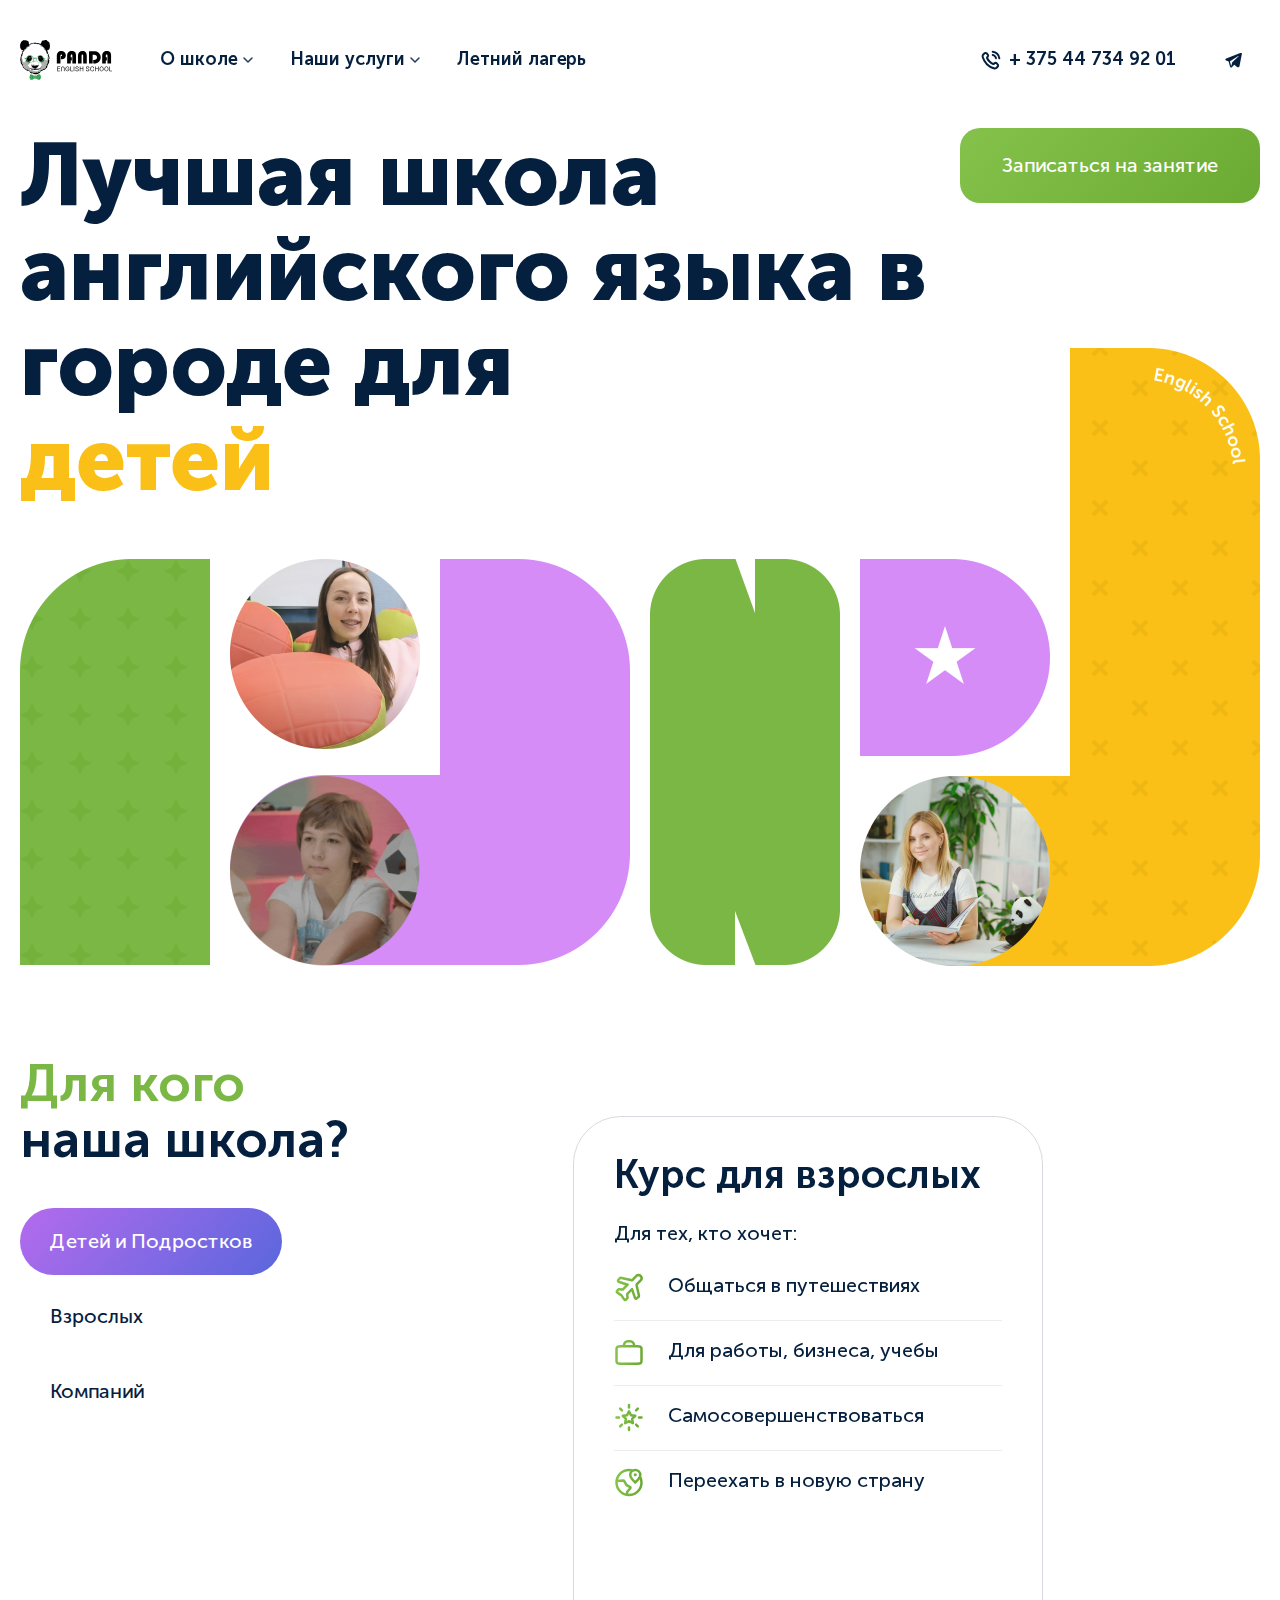
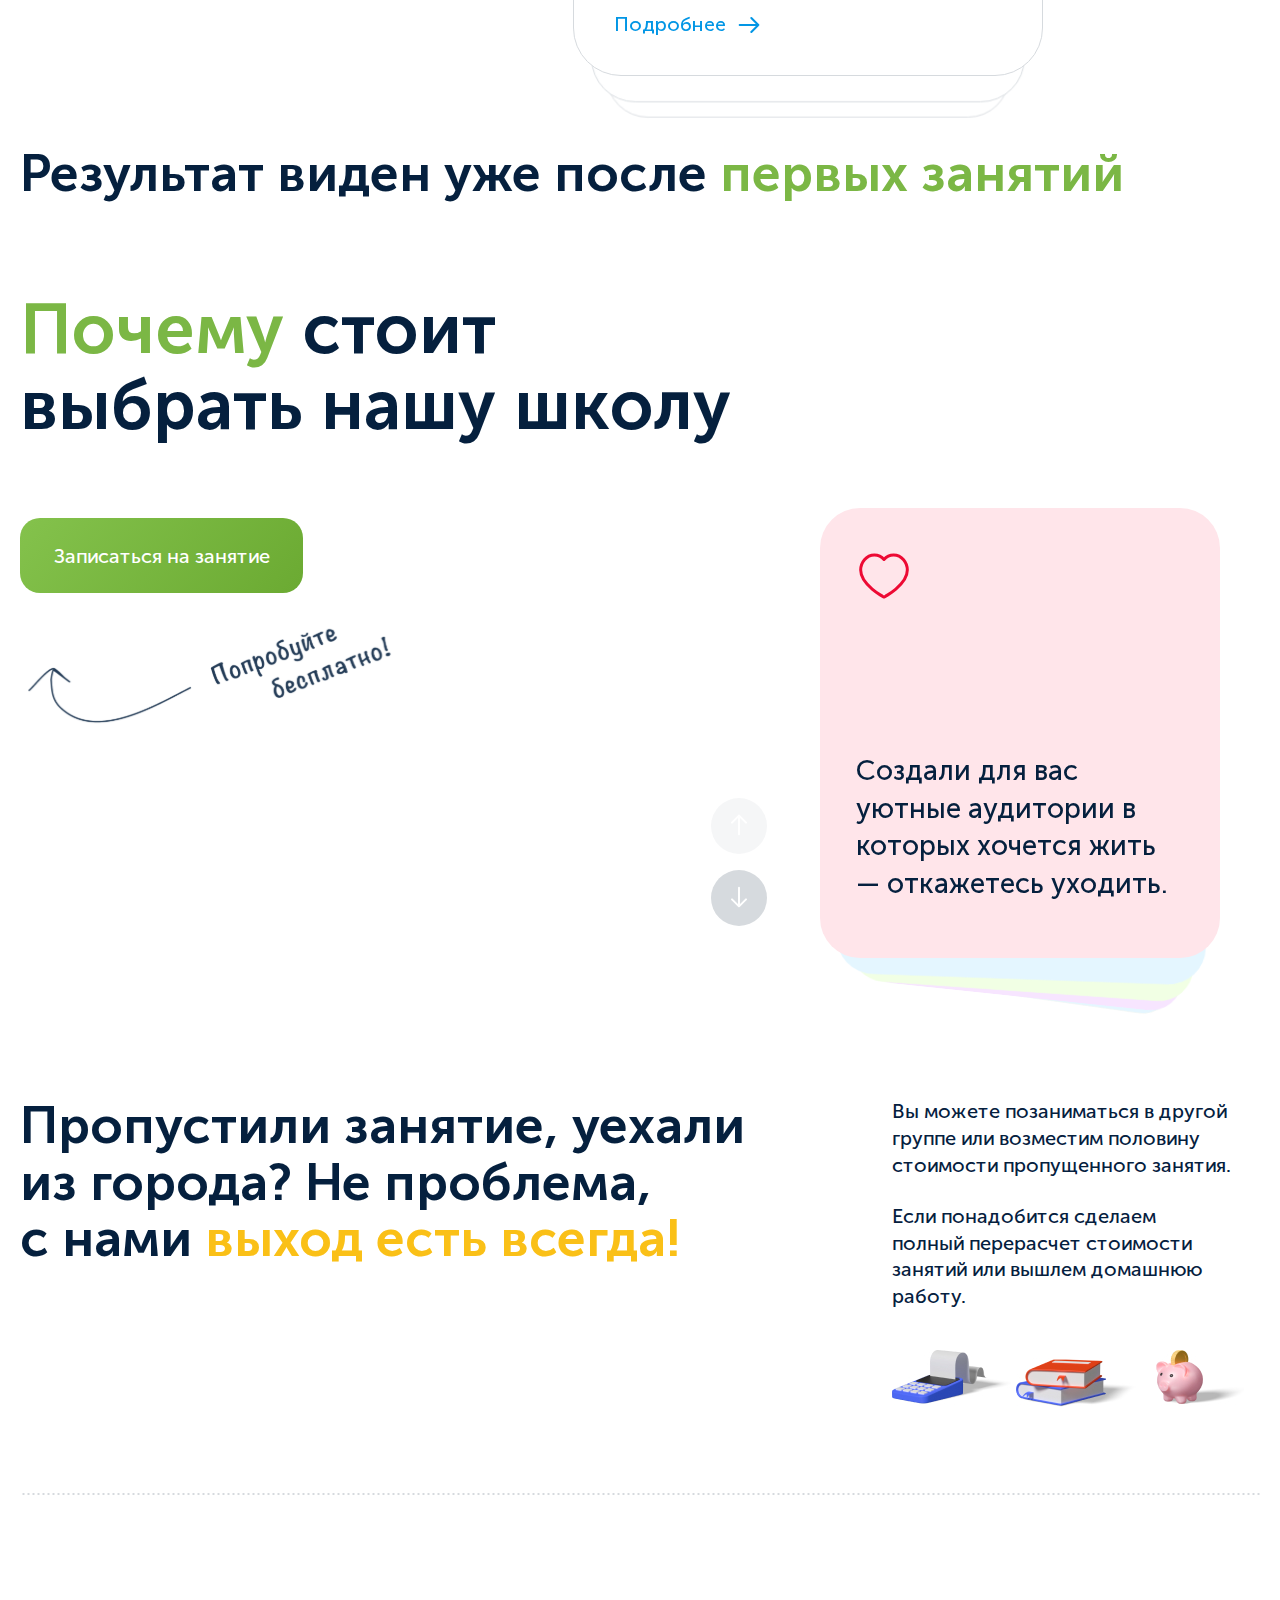
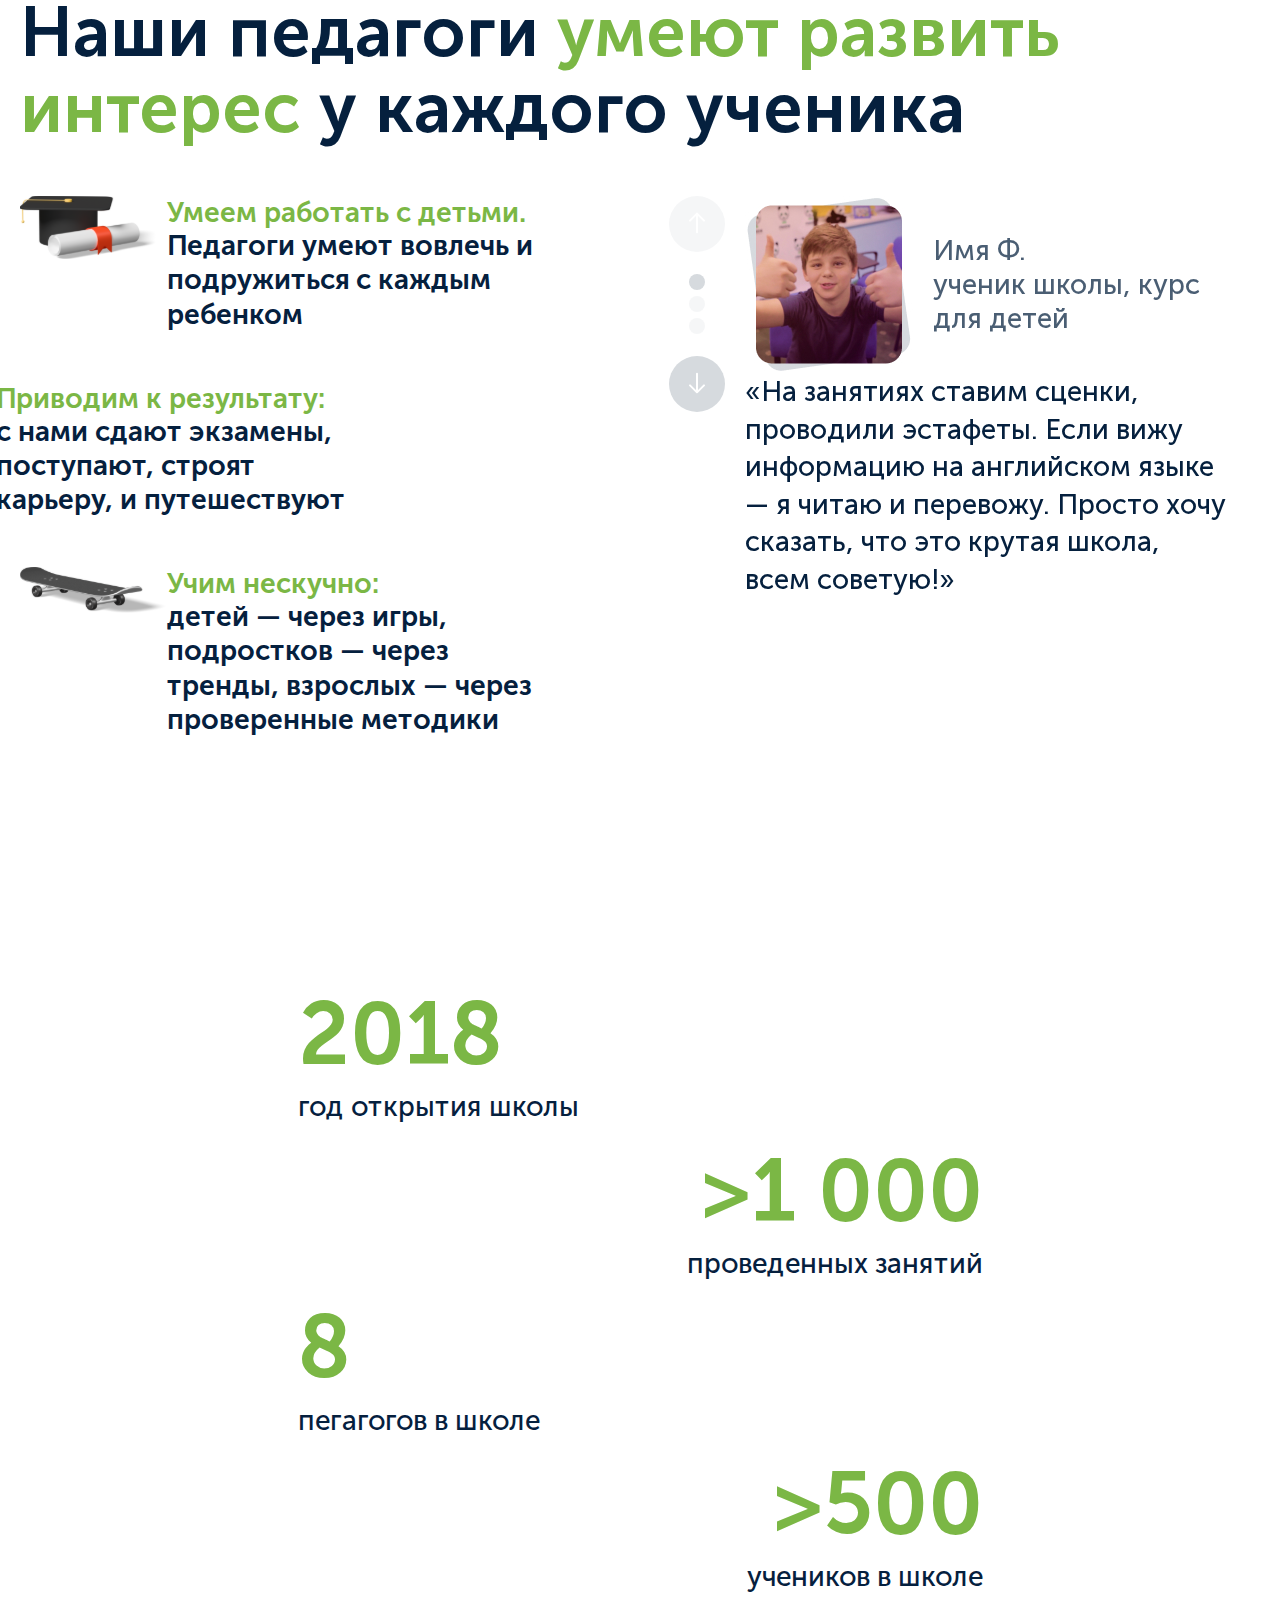
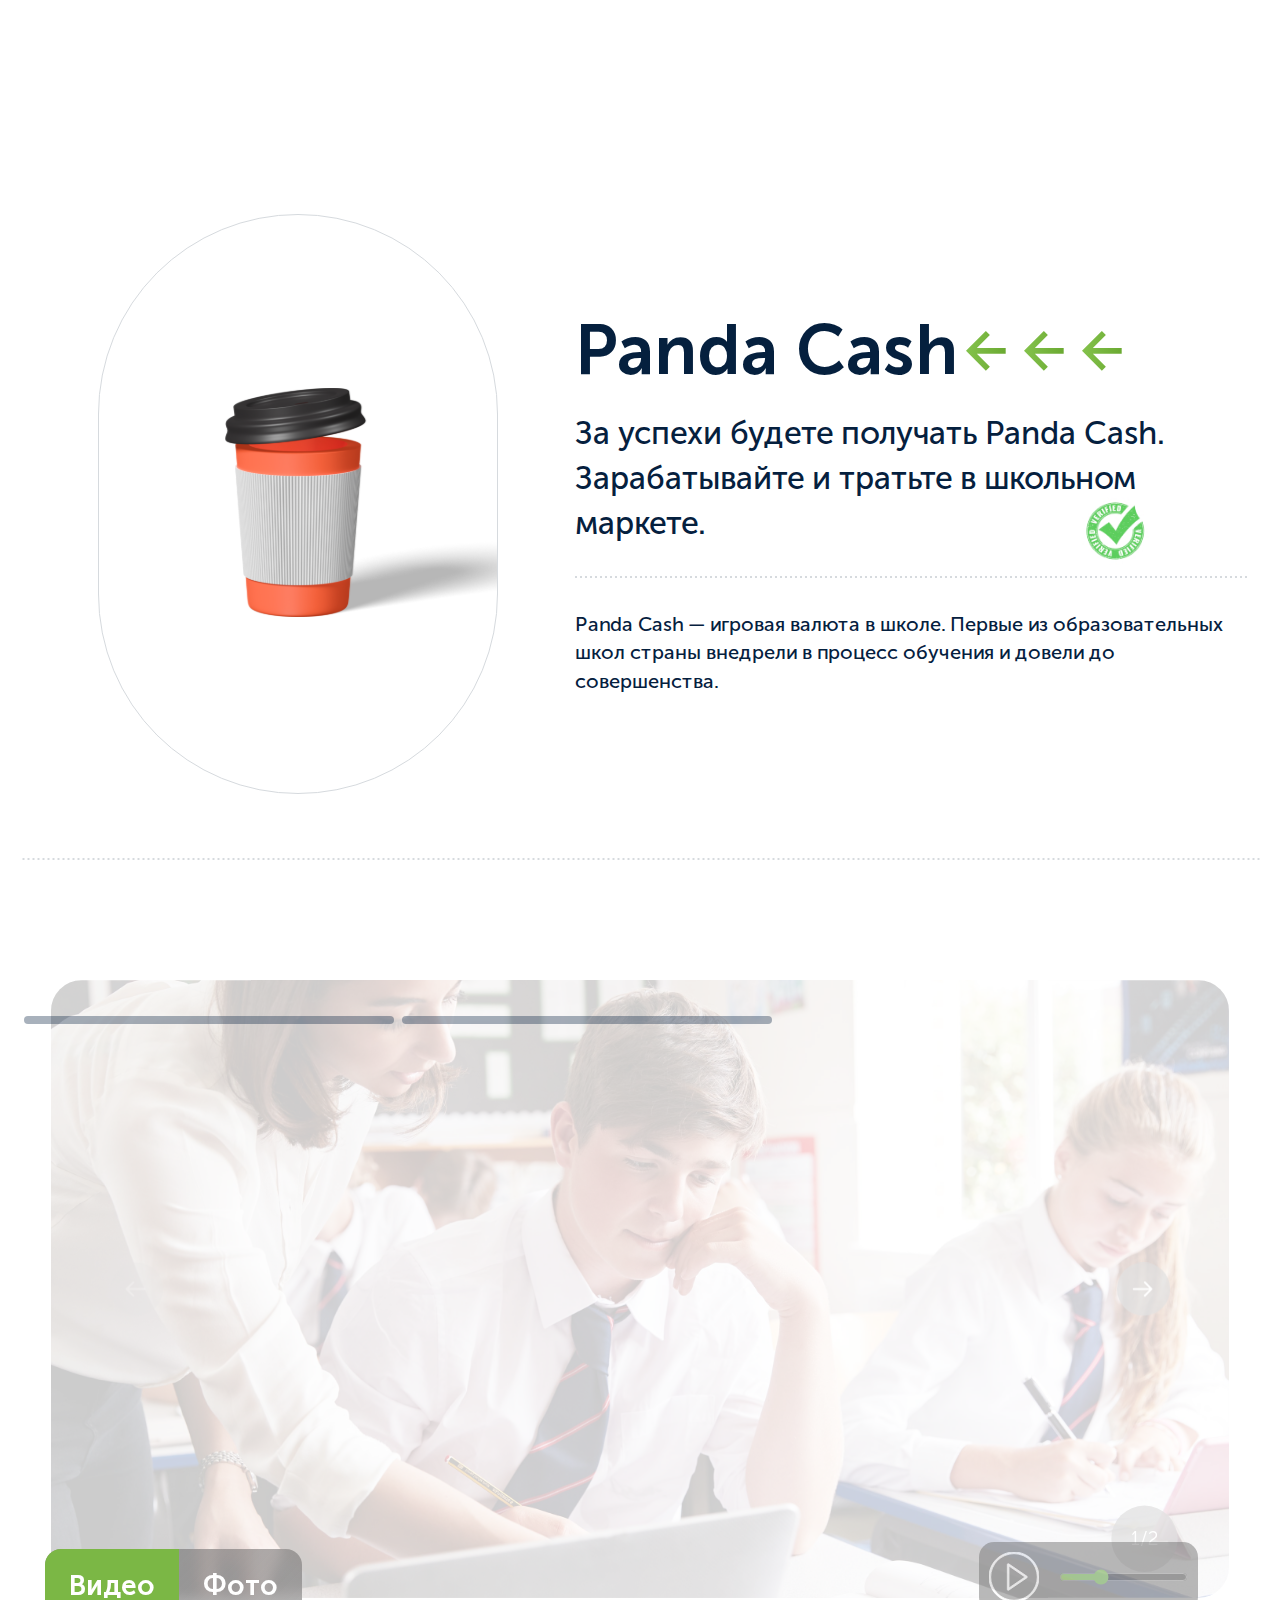
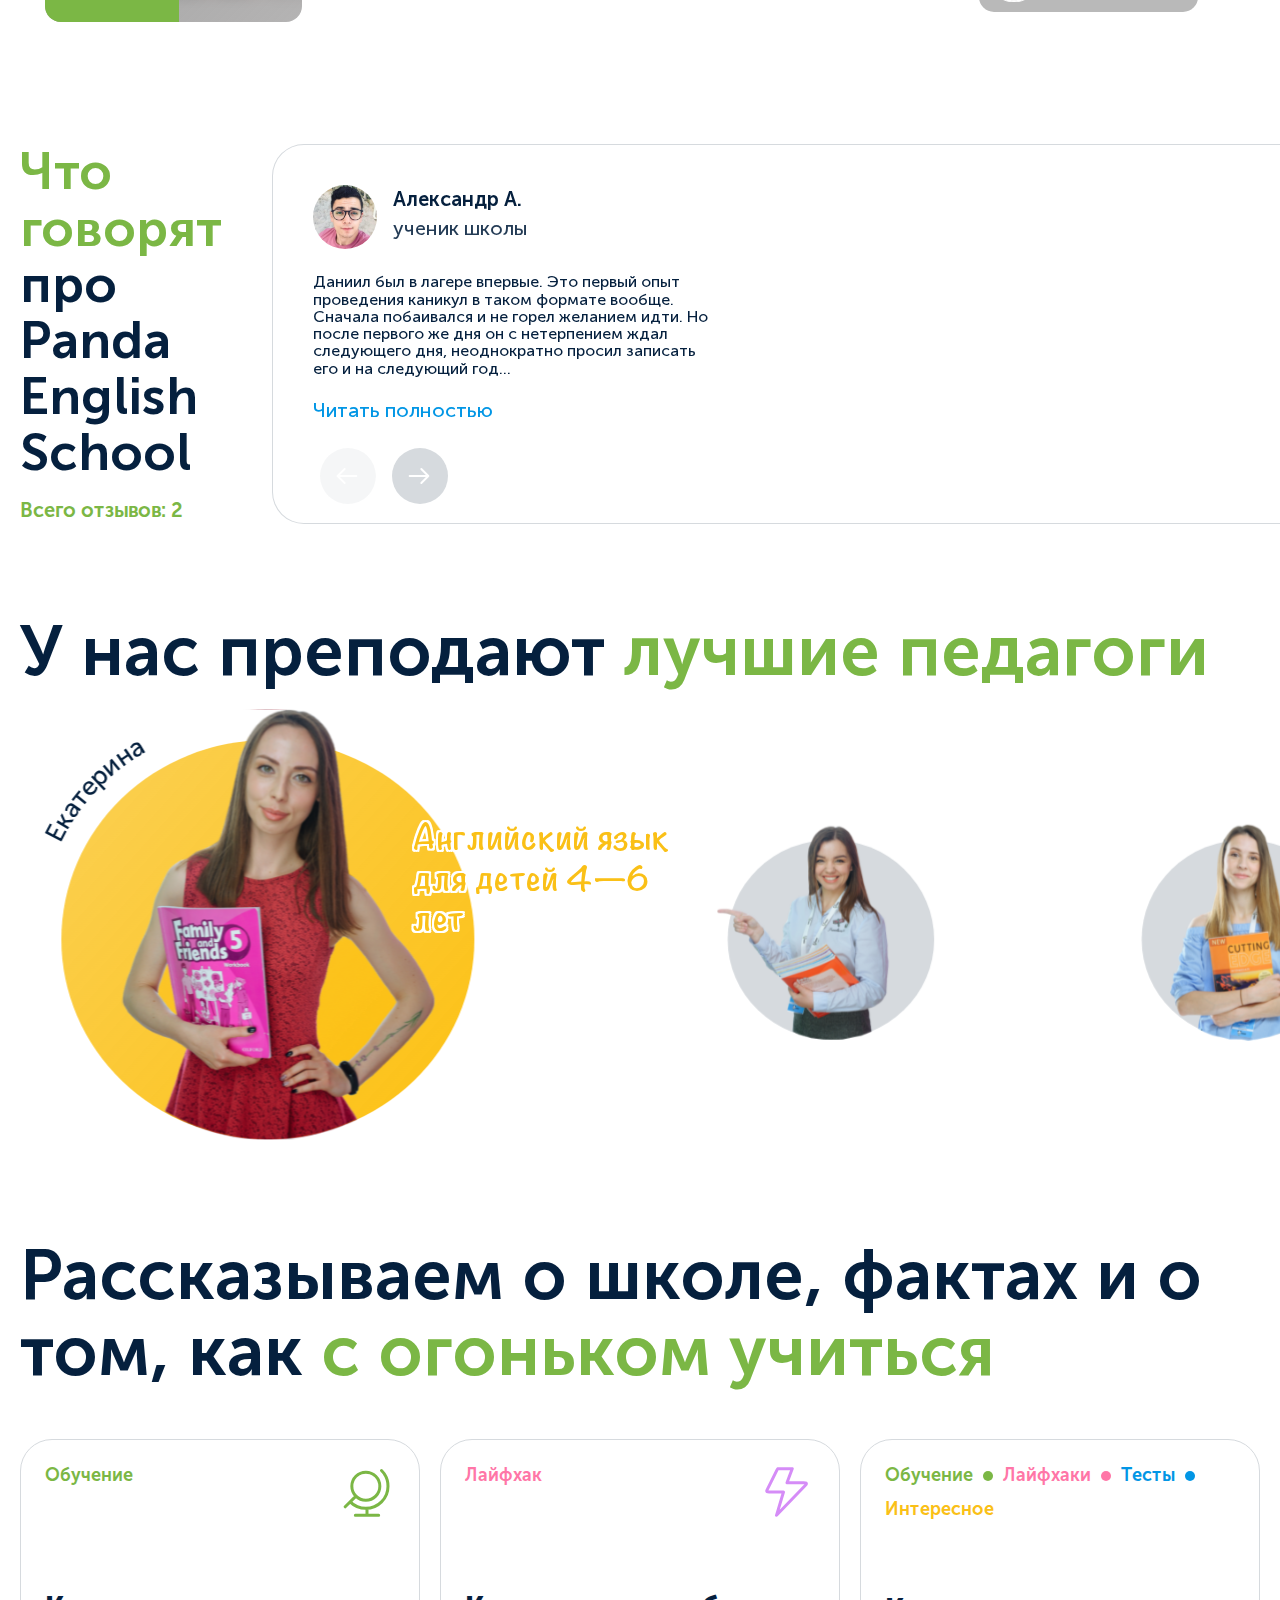
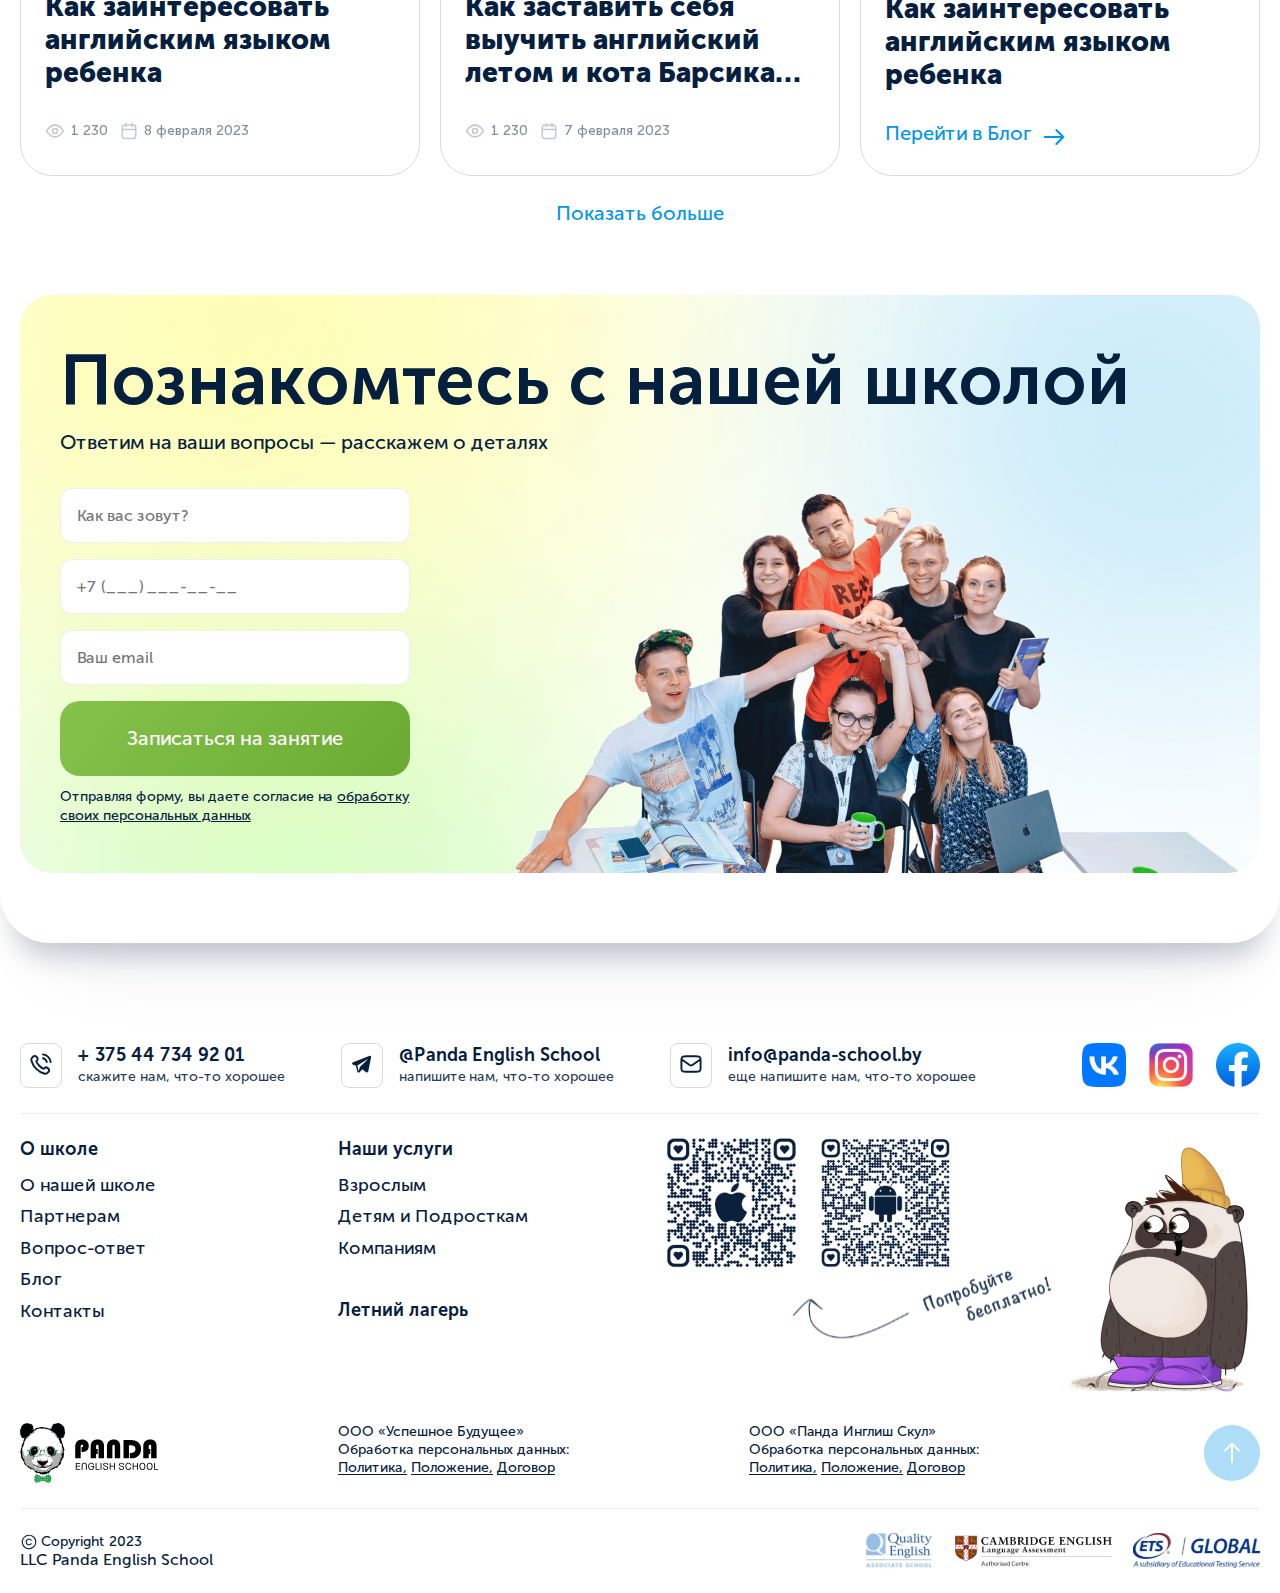
==== commit 07e09f42: "Add files via upload" ====
--- a/index.html
+++ b/index.html
@@ -5,1105 +5,1922 @@
     <meta charset="UTF-8">
     <meta http-equiv="X-UA-Compatible" content="IE=edge">
     <meta name="viewport" content="width=device-width, initial-scale=1.0">
-    <title>Wake & Bake</title>
-    <link href="css/swiper-bundle.min.css" rel="stylesheet">
+    <link rel="shortcut icon" href="Images/Logos/Logo.svg">
     <link href="css/style.css" rel="stylesheet">
+    <link rel="stylesheet" href="css/swiper-bundle.css">
+    <title>Panda English School</title>
 </head>
 
-<body class="body">
+
+<body id="body" class="body">
+    <div class="header__top">
+        <div class="container container__header">
+            <div class="header__top-inner">
+                <div class="header__logo">
+                    <a href="#">
+                        <img src="Images/Logos/Logo-main.svg" alt="Логотип компании Panda English School">
+                    </a>
+                </div>
+                <div class="nav">
+                    <ul class="nav__list">
+                        <li class="nav__items">
+                            <div class="nav__title nav__title-menu1">
+                                <button class="nav__title-button">О школе</button>
+                                <div class="nav__title-arrow nav__title-arrow1">
+                                    <svg width="12" height="24" viewBox="0 0 12 24" fill="none"
+                                        xmlns="http://www.w3.org/2000/svg">
+                                        <path d="M2 10L6 14L10 10" stroke="#05203E" stroke-opacity="0.88"
+                                            stroke-width="1.5" stroke-linecap="round" stroke-linejoin="round" />
+                                    </svg>
+                                </div>
+                            </div>
+                            <ul id="menu1" class="nav__items-plus nav__items-plus-special1">
+                                <li class="nav__item">
+                                    <a href="#teachers" class="nav__link">
+                                        <svg width="20" height="20" viewBox="0 0 20 20" fill="none"
+                                            xmlns="http://www.w3.org/2000/svg">
+                                            <path
+                                                d="M10.8337 9.16667H14.8337C15.7671 9.16667 16.2338 9.16667 16.5903 9.34832C16.9039 9.50811 17.1589 9.76308 17.3187 10.0767C17.5003 10.4332 17.5003 10.8999 17.5003 11.8333V17.5M10.8337 17.5V5.16667C10.8337 4.23325 10.8337 3.76654 10.652 3.41002C10.4922 3.09641 10.2372 2.84144 9.92364 2.68166C9.56712 2.5 9.10041 2.5 8.16699 2.5H5.16699C4.23357 2.5 3.76686 2.5 3.41034 2.68166C3.09674 2.84144 2.84177 3.09641 2.68198 3.41002C2.50033 3.76654 2.50033 4.23325 2.50033 5.16667V17.5M18.3337 17.5H1.66699M5.41699 5.83333H7.91699M5.41699 9.16667H7.91699M5.41699 12.5H7.91699"
+                                                stroke="#05203E" stroke-width="1.5" stroke-linecap="round"
+                                                stroke-linejoin="round" />
+                                        </svg>
+                                        Наша команда
+                                    </a>
+                                </li>
+                                <li class="nav__item">
+                                    <a href="#" class="nav__link"><svg width="20" height="21" viewBox="0 0 20 21"
+                                            fill="none" xmlns="http://www.w3.org/2000/svg">
+                                            <path
+                                                d="M13.3332 6.33333C13.3332 5.55836 13.3332 5.17087 13.248 4.85295C13.0168 3.99022 12.3429 3.31635 11.4802 3.08519C11.1623 3 10.7748 3 9.99984 3C9.22486 3 8.83737 3 8.51946 3.08519C7.65673 3.31635 6.98286 3.99022 6.75169 4.85295C6.6665 5.17087 6.6665 5.55836 6.6665 6.33333M4.33317 18H15.6665C16.5999 18 17.0666 18 17.4232 17.8183C17.7368 17.6586 17.9917 17.4036 18.1515 17.09C18.3332 16.7335 18.3332 16.2668 18.3332 15.3333V9C18.3332 8.06658 18.3332 7.59987 18.1515 7.24335C17.9917 6.92975 17.7368 6.67478 17.4232 6.51499C17.0666 6.33333 16.5999 6.33333 15.6665 6.33333H4.33317C3.39975 6.33333 2.93304 6.33333 2.57652 6.51499C2.26292 6.67478 2.00795 6.92975 1.84816 7.24335C1.6665 7.59987 1.6665 8.06658 1.6665 9V15.3333C1.6665 16.2668 1.6665 16.7335 1.84816 17.09C2.00795 17.4036 2.26292 17.6586 2.57652 17.8183C2.93304 18 3.39975 18 4.33317 18Z"
+                                                stroke="#05203E" stroke-width="1.5" stroke-linecap="round"
+                                                stroke-linejoin="round" />
+                                        </svg>
+                                        Партнерам
+                                    </a>
+                                </li>
+                                <li class="nav__item">
+                                    <a href="#" class="nav__link">
+                                        <svg width="20" height="20" viewBox="0 0 20 20" fill="none"
+                                            xmlns="http://www.w3.org/2000/svg">
+                                            <g clip-path="url(#clip0_569_7644)">
+                                                <path
+                                                    d="M7.57533 7.5C7.77125 6.94306 8.15795 6.47343 8.66695 6.17428C9.17596 5.87514 9.7744 5.76579 10.3563 5.8656C10.9382 5.96541 11.466 6.26794 11.8462 6.71961C12.2264 7.17128 12.4345 7.74294 12.4337 8.33334C12.4337 10 9.93366 10.8333 9.93366 10.8333M10.0003 14.1667H10.0087M18.3337 10C18.3337 14.6024 14.6027 18.3333 10.0003 18.3333C5.39795 18.3333 1.66699 14.6024 1.66699 10C1.66699 5.39763 5.39795 1.66667 10.0003 1.66667C14.6027 1.66667 18.3337 5.39763 18.3337 10Z"
+                                                    stroke="#05203E" stroke-width="1.5" stroke-linecap="round"
+                                                    stroke-linejoin="round" />
+                                            </g>
+                                            <defs>
+                                                <clipPath id="clip0_569_7644">
+                                                    <rect width="20" height="20" fill="white" />
+                                                </clipPath>
+                                            </defs>
+                                        </svg>
+                                        Вопрос-ответ
+                                    </a>
+                                </li>
+                                <li class="nav__item">
+                                    <a href="#blog" class="nav__link">
+                                        <svg width="20" height="21" viewBox="0 0 20 21" fill="none"
+                                            xmlns="http://www.w3.org/2000/svg">
+                                            <path
+                                                d="M8.33317 12.6123C9.36112 12.0181 10.6385 12.0181 11.6664 12.6123M1.6665 13L2.25108 7.15426C2.27324 6.93262 2.28432 6.8218 2.30132 6.72673C2.50169 5.60584 3.43417 4.76196 4.56944 4.67412C4.66573 4.66666 4.7771 4.66666 4.99984 4.66666M18.3332 13L17.7486 7.15426C17.7264 6.93263 17.7154 6.8218 17.6984 6.72673C17.498 5.60584 16.5655 4.76196 15.4302 4.67412C15.3339 4.66666 15.2226 4.66666 14.9998 4.66666M7.35686 10.643C8.65861 11.9447 8.65861 14.0553 7.35686 15.357C6.05512 16.6588 3.94457 16.6588 2.64281 15.357C1.34107 14.0553 1.34107 11.9447 2.64281 10.643C3.94456 9.34123 6.05511 9.34123 7.35686 10.643ZM17.3569 10.643C18.6586 11.9447 18.6586 14.0553 17.3569 15.357C16.0551 16.6588 13.9446 16.6588 12.6428 15.357C11.3411 14.0553 11.3411 11.9447 12.6428 10.643C13.9446 9.34123 16.0551 9.34123 17.3569 10.643Z"
+                                                stroke="#05203E" stroke-width="1.5" stroke-linecap="round"
+                                                stroke-linejoin="round" />
+                                        </svg>
+                                        Блог
+                                    </a>
+                                </li>
+                                <li class="nav__item">
+                                    <a href="#" class="nav__link">
+                                        <svg width="20" height="20" viewBox="0 0 20 20" fill="none"
+                                            xmlns="http://www.w3.org/2000/svg">
+                                            <g clip-path="url(#clip0_569_7646)">
+                                                <path
+                                                    d="M4.16699 11.9053C2.62419 12.5859 1.66699 13.5343 1.66699 14.5833C1.66699 16.6544 5.39795 18.3333 10.0003 18.3333C14.6027 18.3333 18.3337 16.6544 18.3337 14.5833C18.3337 13.5343 17.3765 12.5859 15.8337 11.9053M15.0003 6.66667C15.0003 10.0531 11.2503 11.6667 10.0003 14.1667C8.75033 11.6667 5.00033 10.0531 5.00033 6.66667C5.00033 3.90525 7.2389 1.66667 10.0003 1.66667C12.7617 1.66667 15.0003 3.90525 15.0003 6.66667ZM10.8337 6.66667C10.8337 7.12691 10.4606 7.5 10.0003 7.5C9.54009 7.5 9.16699 7.12691 9.16699 6.66667C9.16699 6.20643 9.54009 5.83334 10.0003 5.83334C10.4606 5.83334 10.8337 6.20643 10.8337 6.66667Z"
+                                                    stroke="#05203E" stroke-width="1.5" stroke-linecap="round"
+                                                    stroke-linejoin="round" />
+                                            </g>
+                                            <defs>
+                                                <clipPath id="clip0_569_7646">
+                                                    <rect width="20" height="20" fill="white" />
+                                                </clipPath>
+                                            </defs>
+                                        </svg>
+                                        Контакты
+                                    </a>
+                                </li>
+                            </ul>
+                        </li>
+                        <li class="nav__items ">
+                            <div class="nav__title nav__title-menu2">
+                                <button class="nav__title-button">Наши услуги</button>
+                                <div class="nav__title-arrow nav__title-arrow2">
+                                    <svg width="12" height="24" viewBox="0 0 12 24" fill="none"
+                                        xmlns="http://www.w3.org/2000/svg">
+                                        <path d="M2 10L6 14L10 10" stroke="#05203E" stroke-opacity="0.88"
+                                            stroke-width="1.5" stroke-linecap="round" stroke-linejoin="round" />
+                                    </svg>
+                                </div>
+                            </div>
+                            <ul id="menu2" class="nav__items-plus nav__items-plus-special2">
+                                <li class="nav__item">
+                                    <a href="#who" class="nav__link">
+                                        <svg width="20" height="20" viewBox="0 0 20 20" fill="none"
+                                            xmlns="http://www.w3.org/2000/svg">
+                                            <path
+                                                d="M16.6663 17.5C16.6663 16.337 16.6663 15.7555 16.5228 15.2824C16.1996 14.217 15.366 13.3834 14.3006 13.0602C13.8275 12.9167 13.246 12.9167 12.083 12.9167H7.91634C6.75337 12.9167 6.17189 12.9167 5.69872 13.0602C4.63339 13.3834 3.79971 14.217 3.47654 15.2824C3.33301 15.7555 3.33301 16.337 3.33301 17.5M13.7497 6.25C13.7497 8.32107 12.0707 10 9.99967 10C7.92861 10 6.24967 8.32107 6.24967 6.25C6.24967 4.17893 7.92861 2.5 9.99967 2.5C12.0707 2.5 13.7497 4.17893 13.7497 6.25Z"
+                                                stroke="#05203E" stroke-width="1.5" stroke-linecap="round"
+                                                stroke-linejoin="round" />
+                                        </svg>
+                                        Взрослым
+                                    </a>
+                                </li>
+                                <li class="nav__item">
+                                    <a href="#who" class="nav__link">
+                                        <svg width="20" height="20" viewBox="0 0 20 20" fill="none"
+                                            xmlns="http://www.w3.org/2000/svg">
+                                            <path
+                                                d="M9.99967 18.1667C13.513 18.1667 16.483 15.3833 17.4555 12.1875C17.6738 11.4692 19.1663 11.4692 19.1663 9.91667C19.1663 8.36417 17.6597 8.27501 17.4159 7.52001C16.4047 4.38959 13.4663 1.66667 9.99967 1.66667C6.53092 1.66667 3.59134 4.39167 2.58176 7.52501C2.33926 8.27917 0.833008 8.33751 0.833008 9.91667C0.833008 11.4958 2.32967 11.4958 2.55592 12.2258C3.54009 15.4017 6.50051 18.1667 9.99967 18.1667Z"
+                                                stroke="#05203E" stroke-width="1.5" />
+                                            <path d="M17.4163 7.52001C16.405 4.38959 13.4667 1.66667 10 1.66667"
+                                                stroke="#05203E" stroke-width="1.5" stroke-linecap="round" />
+                                            <path
+                                                d="M7.95866 9C7.95866 9.34416 7.86533 9.64666 7.72533 9.85666C7.58408 10.0683 7.41199 10.1667 7.25033 10.1667C7.08866 10.1667 6.91699 10.0683 6.77533 9.85666C6.63533 9.64666 6.54199 9.34416 6.54199 9C6.54199 8.65541 6.63533 8.35333 6.77533 8.14333C6.91699 7.93166 7.08866 7.83333 7.25033 7.83333C7.41241 7.83333 7.58408 7.93166 7.72533 8.14333C7.86533 8.35333 7.95866 8.65583 7.95866 9ZM13.4587 9C13.4587 9.34416 13.3653 9.64666 13.2253 9.85666C13.0841 10.0683 12.912 10.1667 12.7503 10.1667C12.5887 10.1667 12.4166 10.0683 12.2753 9.85666C12.1353 9.64666 12.042 9.34416 12.042 9C12.042 8.65541 12.1353 8.35333 12.2753 8.14333C12.4166 7.93166 12.5887 7.83333 12.7503 7.83333C12.912 7.83333 13.0841 7.93166 13.2253 8.14333C13.3653 8.35333 13.4587 8.65583 13.4587 9Z"
+                                                fill="#05203E" stroke="#05203E" stroke-width="0.5" />
+                                            <path fill-rule="evenodd" clip-rule="evenodd"
+                                                d="M7.70703 13.2292C8.5112 13.7708 9.27703 14.0417 10.0033 14.0417C10.7291 14.0417 11.4487 13.7713 12.1616 13.2313"
+                                                fill="#05203E" />
+                                            <path
+                                                d="M7.70703 13.2292C8.5112 13.7708 9.27703 14.0417 10.0033 14.0417C10.7291 14.0417 11.4487 13.7712 12.1616 13.2312M13.2195 2.58333C13.3312 3.38916 13.0858 3.97791 12.4824 4.34958C11.8795 4.72125 10.8995 4.89541 9.54286 4.87208"
+                                                stroke="#05203E" stroke-width="1.5" stroke-linecap="round" />
+                                        </svg>
+                                        Детям и Подросткам
+                                    </a>
+                                </li>
+                                <li class="nav__item">
+                                    <a href="#who" class="nav__link">
+                                        <svg width="20" height="20" viewBox="0 0 20 20" fill="none"
+                                            xmlns="http://www.w3.org/2000/svg">
+                                            <path
+                                                d="M2.5 17.5H17.5M5 15V8.33333M8.33333 15V8.33333M11.6667 15V8.33333M15 15V8.33333M16.6667 5.83333L10.3533 1.88749C10.2252 1.80738 10.1611 1.76732 10.0923 1.75171C10.0315 1.7379 9.96845 1.7379 9.90767 1.75171C9.83894 1.76732 9.77485 1.80738 9.64667 1.88749L3.33333 5.83333H16.6667Z"
+                                                stroke="#05203E" stroke-width="1.5" stroke-linecap="round"
+                                                stroke-linejoin="round" />
+                                        </svg>
+                                        Компаниям
+                                    </a>
+                                </li>
+                            </ul>
+                        </li>
+                        <li class="nav__items">
+                            <a href="#" class="nav__title  nav__title--special">Летний лагерь</a>
+                        </li>
+                    </ul>
+                    <div class="nav__contacts">
+                        <div class="socials socials__header">
+                            <a href="#" class="socials__link">
+                                <img src="Images/Icons/Icons-socials/vk1.svg" alt="Логотип социальной сети Вконтакте">
+                            </a>
+                            <a href="#" class="socials__link">
+                                <img src="Images/Icons/Icons-socials/inst1.svg"
+                                    alt="Логотип социальной сети Инстаграмм">
+                            </a>
+                            <a href="#" class="socials__link">
+                                <img src="Images/Icons/Icons-socials/fb1.svg" alt="Логотип социальной сети Фейсбук">
+                            </a>
+                            <a href="#" class="socials__link">
+                                <img src="Images/Icons/Icons-socials/tg1.svg" alt="Логотип социальной сети Телеграмм">
+                            </a>
+                        </div>
+                        <div class="nav__contacts-tel">
+                            <svg width="20" height="20" viewBox="0 0 20 20" fill="none"
+                                xmlns="http://www.w3.org/2000/svg">
+                                <g clip-path="url(#clip0_608_1579)">
+                                    <path
+                                        d="M11.708 4.99999C12.522 5.15879 13.27 5.55687 13.8564 6.14327C14.4428 6.72967 14.8409 7.47771 14.9997 8.29166M11.708 1.66666C13.3991 1.85452 14.976 2.6118 16.1799 3.81416C17.3838 5.01652 18.143 6.5925 18.333 8.28332M8.52219 11.5525C7.52088 10.5512 6.73022 9.41903 6.15022 8.21101C6.10033 8.10711 6.07539 8.05515 6.05622 7.98941C5.98812 7.75578 6.03704 7.4689 6.17871 7.27104C6.21858 7.21536 6.26621 7.16773 6.36147 7.07247C6.65281 6.78114 6.79848 6.63547 6.89372 6.48898C7.25288 5.93658 7.25288 5.22442 6.89372 4.67202C6.79848 4.52553 6.65281 4.37987 6.36147 4.08853L6.19908 3.92614C5.75621 3.48327 5.53478 3.26183 5.29696 3.14155C4.82399 2.90232 4.26544 2.90232 3.79247 3.14155C3.55465 3.26183 3.33322 3.48327 2.89035 3.92614L2.75899 4.0575C2.31763 4.49885 2.09696 4.71953 1.92842 5.01955C1.7414 5.35247 1.60693 5.86955 1.60807 6.2514C1.60909 6.59552 1.67585 6.83071 1.80935 7.30108C2.52683 9.82891 3.88056 12.2142 5.87054 14.2042C7.86052 16.1942 10.2458 17.5479 12.7737 18.2654C13.244 18.3989 13.4792 18.4656 13.8233 18.4667C14.2052 18.4678 14.7223 18.3333 15.0552 18.1463C15.3552 17.9778 15.5759 17.7571 16.0172 17.3157L16.1486 17.1844C16.5915 16.7415 16.8129 16.5201 16.9332 16.2823C17.1724 15.8093 17.1724 15.2507 16.9332 14.7778C16.8129 14.54 16.5915 14.3185 16.1486 13.8757L15.9862 13.7133C15.6949 13.4219 15.5492 13.2763 15.4027 13.181C14.8503 12.8219 14.1382 12.8219 13.5858 13.181C13.4393 13.2763 13.2936 13.4219 13.0023 13.7133C12.907 13.8085 12.8594 13.8562 12.8037 13.896C12.6058 14.0377 12.319 14.0866 12.0853 14.0185C12.0196 13.9994 11.9676 13.9744 11.8637 13.9245C10.6557 13.3445 9.52351 12.5539 8.52219 11.5525Z"
+                                        stroke="#05203E" stroke-width="2" stroke-linecap="round"
+                                        stroke-linejoin="round" />
+                                </g>
+                                <defs>
+                                    <clipPath id="clip0_608_1579">
+                                        <rect width="20" height="20" fill="white" />
+                                    </clipPath>
+                                </defs>
+                            </svg>
+                            <a class="nav__contacts-button" href="tel:+375447349201">+ 375 44 734 92
+                                01</a>
+                        </div>
+                        <a href="#" class="nav__contacts-tg">
+                            <svg width="20" height="20" viewBox="0 0 20 20" fill="none"
+                                xmlns="http://www.w3.org/2000/svg">
+                                <path fill-rule="evenodd" clip-rule="evenodd"
+                                    d="M15.4023 16.4917V16.49L15.4173 16.4542L17.9165 3.85417V3.81417C17.9165 3.5 17.7998 3.22584 17.5481 3.06167C17.3273 2.9175 17.0731 2.9075 16.8948 2.92084C16.7288 2.93585 16.565 2.96939 16.4065 3.02084C16.3389 3.04263 16.2722 3.06709 16.2065 3.09417L16.1956 3.09834L2.26231 8.56417L2.25815 8.56584C2.21579 8.5803 2.17432 8.59727 2.13398 8.61667C2.03489 8.66119 1.93981 8.71416 1.84981 8.775C1.67065 8.89834 1.32981 9.18833 1.38731 9.64833C1.43481 10.03 1.69731 10.2717 1.87481 10.3975C1.97958 10.4709 2.09223 10.5324 2.21065 10.5808L2.23731 10.5925L2.24565 10.595L2.25148 10.5975L4.68981 11.4183C4.68148 11.5708 4.69648 11.7267 4.73731 11.8808L5.95815 16.5133C6.02484 16.7659 6.16895 16.9911 6.37025 17.1575C6.57154 17.324 6.81991 17.4231 7.08046 17.4412C7.34101 17.4592 7.60066 17.3951 7.82295 17.258C8.04524 17.1209 8.21899 16.9176 8.31981 16.6767L10.2265 14.6383L13.5006 17.1483L13.5473 17.1683C13.8448 17.2983 14.1223 17.3392 14.3765 17.305C14.6306 17.27 14.8323 17.1633 14.984 17.0425C15.1594 16.9003 15.2992 16.7191 15.3923 16.5133L15.399 16.4992L15.4015 16.4942L15.4023 16.4917ZM5.94565 11.5625C5.93213 11.5111 5.93534 11.4567 5.95482 11.4073C5.9743 11.3578 6.00904 11.3159 6.05398 11.2875L14.3215 6.0375C14.3215 6.0375 14.8081 5.74167 14.7906 6.0375C14.7906 6.0375 14.8773 6.08917 14.6165 6.33167C14.3698 6.5625 8.72398 12.0133 8.15231 12.565C8.12053 12.5959 8.09826 12.6352 8.08815 12.6783L7.16648 16.195L5.94565 11.5617V11.5625Z"
+                                    fill="#05203E" />
+                            </svg>
+                        </a>
+                    </div>
+                </div>
+                <a class="burger-icon" href="#" onclick="event.preventDefault()">
+                    <span></span>
+                </a>
+            </div>
+        </div>
+    </div>
     <div class="wrapper">
         <header class="header">
-            <div class="header__top">
-                <div class="container">
-                    <div class="header__top-inner">
-                        <a class="header__logo" href="/">
-                            <img src="img/icons/logos/logo-dark.svg" alt="Логотип компании Wake & Bake">
-                        </a>
-                        <nav class="nav">
-                            <ul class="nav__list">
-                                <li class="nav__item">
-                                    <a class="nav__link" href="#program">
-                                        Программа обучения
-                                    </a>
-                                </li>
-                                <li class="nav__item">
-                                    <a class="nav__link" href="#gallery">
-                                        Галерея
-                                    </a>
-                                </li>
-                                <li class="nav__item">
-                                    <a class="nav__link" href="#testimonials">
-                                        Отзывы
-                                    </a>
-                                </li>
-                                <li class="nav__item">
-                                    <a class="nav__link" href="#contact">
-                                        Контакты
-                                    </a>
-                                </li>
-                            </ul>
-                        </nav>
-                        <a class="burger-icon" href="#">
-                            <span></span>
-                        </a>
-                    </div>
-                </div>
-            </div>
             <section class="header__hero hero">
                 <div class="container">
                     <div class="hero__inner">
                         <div class="hero__content">
-                            <div class="hero__info">
-                                <span>Старт</span>
-                                <span>26.06.2023</span>
-                            </div>
-                            <h1 class="hero__title title">
-                                Научись печь торты и десерты с нуля
+                            <h1 class="hero__title">Лучшая школа английского языка в городе для<span id="title-change"
+                                    class="hero__title-mod">детей</span>
                             </h1>
-                            <p class="hero__text">
-                                За 8 практических занятий ты получишь новые возможности для самореализации и любимое
-                                дело
-                            </p>
-                            <div class="hero__img-conrol hero__img-conrol--mobile">
-                                <a class="hero__img-button" data-fslightbox href="video/cake.mp4">
-                                    <img src="img/icons/play.svg" alt="">
-                                </a>
-                                Посмотри, как готовятся наши торты
-                            </div>
-                            <a class="hero__button button" href="#contact">
-                                Записаться на курс
+                            <a href="#form" class="hero__button button" id="button-change">
+                                Записаться на занятие
                             </a>
                         </div>
                         <div class="hero__img">
-                            <img src="img/content/girl.png" alt="Девушка с тортом в руках">
-                            <div class="hero__img-conrol">
-                                <a class="hero__img-button" data-fslightbox="video" href="video/cake.mp4">
-                                    <img src="img/icons/play.svg" alt="">
-                                </a>
-                                Посмотри, как готовятся наши торты
-                            </div>
+                            <img src="Images/Content/hero.jpg"
+                                alt="Дополнительный логотип компании Panda English School">
                         </div>
                     </div>
                 </div>
             </section>
         </header>
+
         <main class="main">
-
-            <section class="main__about about">
+            <section id="who" class="main__who who">
                 <div class="container">
-                    <div class="about__inner">
-                        <div class="about__img">
-                            <img src="img/content/girl-2.jpg" alt="Девушка с тортом в руках">
-                            <div class="about__img-conrol">
-                                <a class="about__img-button" href="#">
-                                    <img src="img/icons/gift.svg" alt="">
-                                </a>
-                                Нажми на подарок, чтобы получить наш фирменный рецепт
-                            </div>
-                        </div>
-                        <div class="about__body">
-                            <div class="about__heading">
-                                <h2 class="about__title title">
-                                    Наша школа —
-                                </h2>
-                                <p class="about__title-text">
-                                    это уютный дом для начинающих кондитеров
-                                </p>
-                            </div>
-                            <p class="about__text">
-                                С нами ты погрузишься в удивительный мир кондитерского искусства, получишь новые знания
-                                и профессиональные навыки! Обретёшь веру в свои силы, научишься приготовлению
-                                разнообразных современных и классических десертов
-                            </p>
-                        </div>
-                        <ul class="about__grid">
-                            <li class="about__grid-item">
-                                <div class="about__grid-img">
-                                    <img src="img/icons/hat-2.svg" alt="">
-                                </div>
-                                <p class="about__grid-text">
-                                    Живое общение с наставниками и одногруппниками
-                                </p>
-                            </li>
-                            <li class="about__grid-item">
-                                <div class="about__grid-img">
-                                    <img src="img/icons/hat-2.svg" alt="">
-                                </div>
-                                <p class="about__grid-text">
-                                    Предоставление всех необходимых материалов
-                                </p>
-                            </li>
-                            <li class="about__grid-item">
-                                <div class="about__grid-img">
-                                    <img src="img/icons/hat-2.svg" alt="">
-                                </div>
-                                <p class="about__grid-text">
-                                    Небольшие группы до 6 человек
-                                </p>
-                            </li>
-                            <li class="about__grid-item">
-                                <div class="about__grid-img">
-                                    <img src="img/icons/hat-2.svg" alt="">
-                                </div>
-                                <p class="about__grid-text">
-                                    Большие аудитории для обучения
-                                </p>
-                            </li>
-                        </ul>
+                    <div class="who__inner">
+                        <div class="who__content">
+                            <h3 class="who__title title52"><span>Для кого</span>
+                                наша школа?
+                            </h3>
+                            <div class="who__pagination">
+                            </div>
+                        </div>
+                        <div class="who__slider swiper">
+                            <div class="who__slider-inner swiper-wrapper">
+                                <div class="who__slide swiper-slide">
+                                    <div class="who__slide-content">
+                                        <div class="who__slide-title">
+                                            <h3>Курс для взрослых</h3>
+                                        </div>
+                                        <p class="who__slide-subtitle">Для тех, кто хочет:</p>
+                                        <ul class="who__slide-list">
+                                            <li class="who__slide-item">
+                                                <img src="Images/Icons/icons-swiper/plane-swiper.svg" alt="">
+                                                Общаться в путешествиях
+                                            </li>
+                                            <li class="who__slide-item">
+                                                <img src="Images/Icons/icons-swiper/briefcase-swiper.svg" alt="">
+                                                Для работы, бизнеса, учебы
+                                            </li>
+                                            <li class="who__slide-item">
+                                                <img src="Images/Icons/icons-swiper/star-swiper.svg" alt="">
+                                                Самосовершенствоваться
+                                            </li>
+                                            <li class="who__slide-item">
+                                                <img src="Images/Icons/icons-swiper/globe-swiper.svg" alt="">
+                                                Переехать в новую страну
+                                            </li>
+                                        </ul>
+                                        <div class="who__slide-link">
+                                            <a class="link-arrow" href="#">Подробнее
+                                                <img src="Images/arrows/blue-right.svg" alt="">
+                                            </a>
+                                        </div>
+                                    </div>
+                                </div>
+                                <div class="who__slide swiper-slide">
+                                    <div class="who__slide-content">
+                                        <div class="who__slide-title">
+                                            <h3>Курс для детей и подростков</h3>
+                                        </div>
+                                        <p class="who__slide-subtitle">Для тех, кто хочет:</p>
+                                        <ul class="who__slide-list">
+                                            <li class="who__slide-item">
+                                                <img src="Images/Icons/icons-swiper/Group-swiper.svg" alt="">
+                                                Сделать первые успешные шаги перед начальной школой
+                                            </li>
+                                            <li class="who__slide-item">
+                                                <img src="Images/Icons/icons-swiper/award-swiper.svg" alt="">
+                                                Подтянуть знания в школе
+                                            </li>
+                                            <li class="who__slide-item">
+                                                <img src="Images/Icons/icons-swiper/graduation-swiper.svg" alt="">
+                                                Сдать вступительные экзамены, экзамен TOEFL
+                                            </li>
+                                            <li class="who__slide-item">
+                                                <img src="Images/Icons/icons-swiper/lucide_brain-swiper.svg" alt="">
+                                                Развивать память
+                                            </li>
+                                        </ul>
+                                        <div class="who__slide-link">
+                                            <a class="link-arrow" href="#">Подробнее
+                                                <img src="Images/arrows/blue-right.svg" alt="">
+                                            </a>
+                                        </div>
+                                    </div>
+                                </div>
+                                <div class="who__slide swiper-slide">
+                                    <div class="who__slide-content">
+                                        <div class="who__slide-title">
+                                            <h3>Корпоративное обучение</h3>
+                                        </div>
+                                        <p class="who__slide-subtitle">Для тех, кто хочет:</p>
+                                        <ul class="who__slide-list">
+                                            <li class="who__slide-item">
+                                                <img src="Images/Icons/icons-swiper/rocket-swiper.svg" alt="">
+                                                Выйти на международный рынок, внедрять успешные стратегии
+                                            </li>
+                                            <li class="who__slide-item">
+                                                <img src="Images/Icons/icons-swiper/trophy-swiper.svg" alt="">
+                                                Повысить самодисциплину сотрудников
+                                            </li>
+                                            <li class="who__slide-item">
+                                                <img src="Images/Icons/icons-swiper/diamond-swiper.svg" alt="">
+                                                Сплотить коллектив, снизить текучесть кадров
+                                            </li>
+                                        </ul>
+                                        <div class="who__slide-link">
+                                            <a class="link-arrow" href="#">Подробнее
+                                                <img src="Images/arrows/blue-right.svg" alt="">
+                                            </a>
+                                        </div>
+                                    </div>
+                                </div>
+                            </div>
+                        </div>
+                        <div class="who__slider--mobile swiper">
+                            <div class="who__slider-inner swiper-wrapper">
+                                <div class="who__slide swiper-slide">
+                                    <div class="who__slide-content">
+                                        <div class="who__slide-title">
+                                            <h3>Курс для взрослых</h3>
+                                        </div>
+                                        <p class="who__slide-subtitle">Для тех, кто хочет:</p>
+                                        <ul class="who__slide-list">
+                                            <li class="who__slide-item">
+                                                <img src="Images/Icons/icons-swiper/plane-swiper.svg" alt="">
+                                                Общаться в путешествиях
+                                            </li>
+                                            <li class="who__slide-item">
+                                                <img src="Images/Icons/icons-swiper/briefcase-swiper.svg" alt="">
+                                                Для работы, бизнеса, учебы
+                                            </li>
+                                            <li class="who__slide-item">
+                                                <img src="Images/Icons/icons-swiper/star-swiper.svg" alt="">
+                                                Самосовершенствоваться
+                                            </li>
+                                            <li class="who__slide-item">
+                                                <img src="Images/Icons/icons-swiper/globe-swiper.svg" alt="">
+                                                Переехать в новую страну
+                                            </li>
+                                        </ul>
+                                        <div class="who__slide-link">
+                                            <a class="link-arrow" href="#">Подробнее
+                                                <img src="Images/arrows/blue-right.svg" alt="">
+                                            </a>
+                                        </div>
+                                    </div>
+                                </div>
+                                <div class="who__slide swiper-slide">
+                                    <div class="who__slide-content">
+                                        <div class="who__slide-title">
+                                            <h3>Курс для детей и подростков</h3>
+                                        </div>
+                                        <p class="who__slide-subtitle">Для тех, кто хочет:</p>
+                                        <ul class="who__slide-list">
+                                            <li class="who__slide-item">
+                                                <img src="Images/Icons/icons-swiper/Group-swiper.svg" alt="">
+                                                Сделать первые успешные шаги перед начальной школой
+                                            </li>
+                                            <li class="who__slide-item">
+                                                <img src="Images/Icons/icons-swiper/award-swiper.svg" alt="">
+                                                Подтянуть знания в школе
+                                            </li>
+                                            <li class="who__slide-item">
+                                                <img src="Images/Icons/icons-swiper/graduation-swiper.svg" alt="">
+                                                Сдать вступительные экзамены, экзамен TOEFL
+                                            </li>
+                                            <li class="who__slide-item">
+                                                <img src="Images/Icons/icons-swiper/lucide_brain-swiper.svg" alt="">
+                                                Развивать память
+                                            </li>
+                                        </ul>
+                                        <div class="who__slide-link">
+                                            <a class="link-arrow" href="#">Подробнее
+                                                <img src="Images/arrows/blue-right.svg" alt="">
+                                            </a>
+                                        </div>
+                                    </div>
+                                </div>
+                                <div class="who__slide swiper-slide">
+                                    <div class="who__slide-content">
+                                        <div class="who__slide-title">
+                                            <h3>Корпоративное обучение</h3>
+                                        </div>
+                                        <p class="who__slide-subtitle">Для тех, кто хочет:</p>
+                                        <ul class="who__slide-list">
+                                            <li class="who__slide-item">
+                                                <img src="Images/Icons/icons-swiper/rocket-swiper.svg" alt="">
+                                                Выйти на международный рынок, внедрять успешные стратегии
+                                            </li>
+                                            <li class="who__slide-item">
+                                                <img src="Images/Icons/icons-swiper/trophy-swiper.svg" alt="">
+                                                Повысить самодисциплину сотрудников
+                                            </li>
+                                            <li class="who__slide-item">
+                                                <img src="Images/Icons/icons-swiper/diamond-swiper.svg" alt="">
+                                                Сплотить коллектив, снизить текучесть кадров
+                                            </li>
+                                        </ul>
+                                        <div class="who__slide-link">
+                                            <a class="link-arrow" href="#">Подробнее
+                                                <img src="Images/arrows/blue-right.svg" alt="">
+                                            </a>
+                                        </div>
+                                    </div>
+                                </div>
+                            </div>
+                        </div>
+                        <h3 class="who__text title52">Результат виден уже после <span>первых занятий</span></h3>
                     </div>
                 </div>
             </section>
-
-            <section class="main__program program" id="program">
+            <section class="main__why why">
                 <div class="container">
-                    <h2 class="program__title title">
-                        Программа обучения
-                    </h2>
-                    <div class="program__top">
-                        <p class="program__text">
-                            Продолжительность курса — 4 недели
-                            <br>
-                            Программа обучения состоит из 8 модулей
-                            <br>
-                            На каждое занятие отводится по 6 часов
-                        </p>
-                        <ul class="tab-conrols">
-                            <li class="tab-conrols__item">
-                                <a class="tab-conrols__link tab-conrols__link--active" href="#tab1">
-                                    Неделя 1
+                    <div class="why__inner">
+                        <div class="why__first">
+                            <h2 class="why__first-title title70"><span>Почему </span>стоит выбрать нашу школу</h2>
+                            <div class="why__first-content">
+                                <div class="why__button-inner">
+                                    <div class="why__button-arrow"><img src="Images/Decor/text+arrow1.svg" alt=""></div>
+                                    <a href="#form" class="why__button button">
+                                        Записаться на занятие
+                                    </a>
+                                </div>
+                                <div class="why__slider swiper">
+                                    <div class="why__slider-wrapper swiper-wrapper">
+                                        <div class="why__slide swiper-slide">
+                                            <div class="why__slide-inner">
+                                                <div class="why__slide-img">
+                                                    <img src="Images/Icons/icons-swiper2/heart-swiper2.svg" alt="">
+                                                </div>
+                                                <div class="why__slide-text">Создали для вас уютные аудитории в которых
+                                                    хочется
+                                                    жить — откажетесь уходить.
+                                                </div>
+                                            </div>
+                                        </div>
+                                        <div class="why__slide swiper-slide">
+                                            <div class="why__slide-inner">
+                                                <div class="why__slide-img">
+                                                    <img src="Images/Icons/icons-swiper2/book-swiper2.svg" alt="">
+                                                </div>
+                                                <div class="why__slide-text">Создали эффективный
+                                                    учебник упражнений. Все аудиозаписи от насителей языка из Америки,
+                                                    Австралии, Великобритании.
+                                                </div>
+                                            </div>
+                                        </div>
+                                        <div class="why__slide swiper-slide">
+                                            <div class="why__slide-inner">
+                                                <div class="why__slide-img">
+                                                    <img src="Images/Icons/icons-swiper2/banks-wiper2.svg" alt="">
+                                                </div>
+                                                <div class="why__slide-text">За успехи будете получать Панда кэш.
+                                                    Зарабатывайте и тратьте в школьном маркете.
+                                                </div>
+                                            </div>
+                                        </div>
+                                        <div class="why__slide swiper-slide">
+                                            <div class="why__slide-inner">
+                                                <div class="why__slide-img">
+                                                    <img src="Images/Icons/icons-swiper2/beaker-swiper2.svg" alt="">
+                                                </div>
+                                                <div class="why__slide-text">Каждые 15 минут смена методики обучения,
+                                                    это
+                                                    эффективно и весело.
+                                                </div>
+                                            </div>
+                                        </div>
+                                        <div class="why__slide swiper-slide">
+                                            <div class="why__slide-inner">
+                                                <div class="why__slide-img">
+                                                    <img src="Images/Icons/icons-swiper2/line-chart-up-swiper2.svg"
+                                                        alt="">
+                                                </div>
+                                                <div class="why__slide-text">Контроль и прозрачность учебного процесса в
+                                                    аналитическом отчете о достижениях, и индивидуальные рекомендации.
+                                                </div>
+                                            </div>
+                                        </div>
+                                        <div class="why__slide swiper-slide">
+                                            <div class="why__slide-inner">
+                                                <div class="why__slide-img">
+                                                    <img src="Images/Icons/icons-swiper2/award-swiper2.svg" alt="">
+                                                </div>
+                                                <div class="why__slide-text">По окончанию выдаем сертификат.
+                                                    У нас вы можете подтвердить знания на международном уровне.
+                                                </div>
+                                            </div>
+                                        </div>
+                                    </div>
+                                </div>
+                            </div>
+                            <div class="why__navigation">
+                                <div class="why__prev prev__swiper">
+                                    <button class="prev__swiper-button">
+                                        <svg xmlns="http://www.w3.org/2000/svg" width="28" height="28"
+                                            viewBox="0 0 28 28" fill="none">
+                                            <path d="M14 23.3333L14 4.66663M14 4.66663L7 11.6666M14 4.66663L21 11.6666"
+                                                stroke="white" stroke-width="2" stroke-linecap="round"
+                                                stroke-linejoin="round" />
+                                        </svg>
+                                    </button>
+                                </div>
+                                <div class="why__next next__swiper">
+                                    <button class="next__swiper-button">
+                                        <svg xmlns="http://www.w3.org/2000/svg" width="28" height="28"
+                                            viewBox="0 0 28 28" fill="none">
+                                            <path d="M14 23.3333L14 4.66663M14 4.66663L7 11.6666M14 4.66663L21 11.6666"
+                                                stroke="white" stroke-width="2" stroke-linecap="round"
+                                                stroke-linejoin="round" />
+                                        </svg>
+                                    </button>
+                                </div>
+                            </div>
+                        </div>
+                        <div class="why__second">
+                            <h3 class="why__second-title title52">Пропустили занятие, уехали из города? Не проблема,
+                                <br>с нами <span>выход есть всегда!</span>
+                            </h3>
+                            <div class="why__second-content">
+                                <div class="why__second-text">
+                                    <p class="why__second-paragraph">Вы можете позаниматься в другой группе или
+                                        возместим половину стоимости
+                                        пропущенного занятия. </p>
+                                    <p class="why__second-paragraph">Если понадобится сделаем полный перерасчет
+                                        стоимости занятий или вышлем домашнюю
+                                        работу.</p>
+                                </div>
+                                <div class="why__second-imgbox">
+                                    <img src="Images/Content/chek.jpg" alt="Касса">
+                                    <img src="Images/Content/books.jpg" alt="Книги">
+                                    <img src="Images/Content/pork.jpg" alt="Копилка свинья">
+                                </div>
+                            </div>
+                        </div>
+                    </div>
+                </div>
+            </section>
+            <section class="main__skills skills">
+                <div class="container">
+                    <div class="skills__inner">
+                        <h2 class="skills__title title70">
+                            Наши педагоги <span>умеют развить интерес</span> у каждого ученика
+                        </h2>
+                        <div class="skills__content">
+                            <div class="skills__textblock">
+                                <ul class="skills__textblock-items">
+                                    <li class="skills__textblock-item">
+                                        <div class="skills__textblock-img1">
+                                            <img src="Images/Content/education.svg" alt="">
+                                        </div>
+                                        <div class="skills__textblock-content">
+                                            <h6 class="skills__textblock-title">Умеем работать с детьми.</h6>
+                                            <p class="skills__textblock-text">Педагоги умеют вовлечь и подружиться с
+                                                каждым ребенком</p>
+                                        </div>
+                                    </li>
+                                    <li class="skills__textblock-item">
+                                        <div class="skills__textblock-img2">
+                                            <img src="Images/Content/target.svg" alt="">
+                                        </div>
+                                        <div class="skills__textblock-content">
+                                            <h6 class="skills__textblock-title">Приводим к результату:</h6>
+                                            <p class="skills__textblock-text">с нами сдают экзамены, поступают, строят
+                                                карьеру, и путешествуют</p>
+                                        </div>
+                                    </li>
+                                    <li class="skills__textblock-item">
+                                        <div class="skills__textblock-img3">
+                                            <img src="Images/Content/skate.svg" alt="">
+                                        </div>
+                                        <div class="skills__textblock-content">
+                                            <h6 class="skills__textblock-title">Учим нескучно:</h6>
+                                            <p class="skills__textblock-text">детей — через игры, подростков — через
+                                                тренды, взрослых — через проверенные методики</p>
+                                        </div>
+                                    </li>
+                                </ul>
+                            </div>
+                            <div class="skills__slider-box">
+                                <div class="skills__navigation">
+                                    <div class="skills__prev prev__swiper">
+                                        <button class="prev__swiper-button">
+                                            <svg xmlns="http://www.w3.org/2000/svg" width="28" height="28"
+                                                viewBox="0 0 28 28" fill="none">
+                                                <path
+                                                    d="M14 23.3333L14 4.66663M14 4.66663L7 11.6666M14 4.66663L21 11.6666"
+                                                    stroke="white" stroke-width="2" stroke-linecap="round"
+                                                    stroke-linejoin="round" />
+                                            </svg>
+                                        </button>
+                                    </div>
+                                    <div class="skills__pagination swiper__pagination"></div>
+                                    <div class="skills__next next__swiper">
+                                        <button class="next__swiper-button">
+                                            <svg xmlns="http://www.w3.org/2000/svg" width="28" height="28"
+                                                viewBox="0 0 28 28" fill="none">
+                                                <path
+                                                    d="M14 23.3333L14 4.66663M14 4.66663L7 11.6666M14 4.66663L21 11.6666"
+                                                    stroke="white" stroke-width="2" stroke-linecap="round"
+                                                    stroke-linejoin="round" />
+                                            </svg>
+                                        </button>
+                                    </div>
+                                </div>
+                                <div class="skills__slider swiper">
+                                    <div class="skills__slider-wrapper swiper-wrapper">
+                                        <div class="skills__slide swiper-slide">
+                                            <div class="skills__slide-inner">
+                                                <div class="skills__slide-student ">
+                                                    <div class="skills__slide-img">
+                                                        <img src="Images/Content/swiper-blockquote/swiper-blockquote-1.jpg"
+                                                            alt="">
+                                                    </div>
+                                                    <div>
+                                                        <div class="skills__slide-name">Имя Ф.</div>
+                                                        <div class="skills__slide-about">ученик школы, курс для детей
+                                                        </div>
+                                                    </div>
+                                                </div>
+                                                <blockquote class="skills__slide-text">«На занятиях ставим сценки,
+                                                    проводили
+                                                    эстафеты. Если вижу информацию на английском языке
+                                                    — я читаю и перевожу. Просто хочу сказать, что это крутая школа,
+                                                    всем советую!»</blockquote>
+                                            </div>
+                                        </div>
+                                        <div class="skills__slide swiper-slide">
+                                            <div class="skills__slide-inner">
+                                                <div class="skills__slide-student ">
+                                                    <div class="skills__slide-img">
+                                                        <img src="Images/Content/swiper-blockquote/swiper-blockquote-2.jpg"
+                                                            alt="">
+                                                    </div>
+                                                    <div>
+                                                        <div class="skills__slide-name">Имя Ф.</div>
+                                                        <div class="skills__slide-about">
+                                                            ученица школы, курс для взрослых
+                                                        </div>
+                                                    </div>
+                                                </div>
+                                                <blockquote class="skills__slide-text">«Нравится, как преподносится
+                                                    материал, практически всегда говорим на английском языке.
+                                                    И вообще, я прихожу в школу
+                                                    за хорошим настроением»</blockquote>
+                                            </div>
+                                        </div>
+                                        <div class="skills__slide swiper-slide">
+                                            <div class="skills__slide-inner">
+                                                <div class="skills__slide-student ">
+                                                    <div class="skills__slide-img">
+                                                        <img src="Images/Content/swiper-blockquote/swiper-blockquote-3.jpg"
+                                                            alt="">
+                                                    </div>
+                                                    <div>
+                                                        <div class="skills__slide-name">Женя Б.</div>
+                                                        <div class="skills__slide-about">
+                                                            ученица школы, курс корпоративный
+                                                        </div>
+                                                    </div>
+                                                </div>
+                                                <blockquote class="skills__slide-text">«Я улучшила грамматику и
+                                                    разговорные навыки и уже говорю бегло. Не бойтесь начинать учить
+                                                    английский — это интересно и весело»</blockquote>
+                                            </div>
+                                        </div>
+                                    </div>
+                                </div>
+                            </div>
+                            <div class="skills__slider-box--mobile">
+                                <div class="skills__navigation">
+                                    <div class="skills__prev--mobile prev__swiper">
+                                        <button class="prev__swiper-button">
+                                            <svg xmlns="http://www.w3.org/2000/svg" width="28" height="28"
+                                                viewBox="0 0 28 28" fill="none">
+                                                <path
+                                                    d="M14 23.3333L14 4.66663M14 4.66663L7 11.6666M14 4.66663L21 11.6666"
+                                                    stroke="white" stroke-width="2" stroke-linecap="round"
+                                                    stroke-linejoin="round" />
+                                            </svg>
+                                        </button>
+                                    </div>
+                                    <div class="skills__pagination--mobile swiper__pagination"></div>
+                                    <div class="skills__next--mobile next__swiper">
+                                        <button class="next__swiper-button">
+                                            <svg xmlns="http://www.w3.org/2000/svg" width="28" height="28"
+                                                viewBox="0 0 28 28" fill="none">
+                                                <path
+                                                    d="M14 23.3333L14 4.66663M14 4.66663L7 11.6666M14 4.66663L21 11.6666"
+                                                    stroke="white" stroke-width="2" stroke-linecap="round"
+                                                    stroke-linejoin="round" />
+                                            </svg>
+                                        </button>
+                                    </div>
+                                </div>
+                                <div class="skills__slider--mobile swiper">
+                                    <div class="skills__slider-wrapper swiper-wrapper">
+                                        <div class="skills__slide swiper-slide">
+                                            <div class="skills__slide-inner">
+                                                <div class="skills__slide-student ">
+                                                    <div class="skills__slide-img">
+                                                        <img src="Images/Content/swiper-blockquote/swiper-blockquote-1.jpg"
+                                                            alt="">
+                                                    </div>
+                                                    <div>
+                                                        <div class="skills__slide-name">Имя Ф.</div>
+                                                        <div class="skills__slide-about">ученик школы, курс для детей
+                                                        </div>
+                                                    </div>
+                                                </div>
+                                                <blockquote class="skills__slide-text">«На занятиях ставим сценки,
+                                                    проводили
+                                                    эстафеты. Если вижу информацию на английском языке
+                                                    — я читаю и перевожу. Просто хочу сказать, что это крутая школа,
+                                                    всем советую!»</blockquote>
+                                            </div>
+                                        </div>
+                                        <div class="skills__slide swiper-slide">
+                                            <div class="skills__slide-inner">
+                                                <div class="skills__slide-student ">
+                                                    <div class="skills__slide-img">
+                                                        <img src="Images/Content/swiper-blockquote/swiper-blockquote-2.jpg"
+                                                            alt="">
+                                                    </div>
+                                                    <div>
+                                                        <div class="skills__slide-name">Имя Ф.</div>
+                                                        <div class="skills__slide-about">
+                                                            ученица школы, курс для взрослых
+                                                        </div>
+                                                    </div>
+                                                </div>
+                                                <blockquote class="skills__slide-text">«Нравится, как преподносится
+                                                    материал, практически всегда говорим на английском языке.
+                                                    И вообще, я прихожу в школу
+                                                    за хорошим настроением»</blockquote>
+                                            </div>
+                                        </div>
+                                        <div class="skills__slide swiper-slide">
+                                            <div class="skills__slide-inner">
+                                                <div class="skills__slide-student ">
+                                                    <div class="skills__slide-img">
+                                                        <img src="Images/Content/swiper-blockquote/swiper-blockquote-3.jpg"
+                                                            alt="">
+                                                    </div>
+                                                    <div>
+                                                        <div class="skills__slide-name">Женя Б.</div>
+                                                        <div class="skills__slide-about">
+                                                            ученица школы, курс корпоративный
+                                                        </div>
+                                                    </div>
+                                                </div>
+                                                <blockquote class="skills__slide-text">«Я улучшила грамматику и
+                                                    разговорные навыки и уже говорю бегло. Не бойтесь начинать учить
+                                                    английский — это интересно и весело»</blockquote>
+                                            </div>
+                                        </div>
+                                    </div>
+                                </div>
+                            </div>
+                        </div>
+                    </div>
+                </div>
+            </section>
+            <div class="main__numbers numbers">
+                <div class="container container__numbers">
+                    <div class="numbers__inner">
+                        <div class="numbers__items">
+                            <div class="numbers__item">
+                                <div class="numbers__item-number">
+                                    2018
+                                </div>
+                                <div class="numbers__item-text">
+                                    год открытия школы
+                                </div>
+                            </div>
+                            <div class="numbers__item">
+                                <div class="numbers__item-number">
+                                    >1 000
+                                </div>
+                                <div class="numbers__item-text">
+                                    проведенных занятий
+                                </div>
+                            </div>
+                            <div class="numbers__item">
+                                <div class="numbers__item-number">
+                                    8
+                                </div>
+                                <div class="numbers__item-text">
+                                    пегагогов в школе
+                                </div>
+                            </div>
+                            <div class="numbers__item">
+                                <div class="numbers__item-number">
+                                    >500
+                                </div>
+                                <div class="numbers__item-text">
+                                    учеников в школе
+                                </div>
+                            </div>
+                        </div>
+                    </div>
+                </div>
+            </div>
+            <section class="main__bonus bonus">
+                <div class="container">
+                    <div class="bonus__inner">
+                        <div class="bonus__slider swiper">
+                            <div class="bonus__slider-inner swiper-wrapper">
+                                <div class="bonus__slide swiper-slide">
+                                    <img class="bonus__slide-img" src="Images/Content/slider-bonus/cup-slider.svg"
+                                        alt="">
+                                </div>
+                                <div class="bonus__slide swiper-slide">
+                                    <img class="bonus__slide-img" src="Images/Content/slider-bonus/bag-slider.svg"
+                                        alt="">
+                                </div>
+                                <div class="bonus__slide swiper-slide">
+                                    <img class="bonus__slide-img" src="Images/Content/slider-bonus/pencil-slider.svg"
+                                        alt="">
+                                </div>
+                                <div class="bonus__slide swiper-slide">
+                                    <img class="bonus__slide-img" src="Images/Content/slider-bonus/key-slider.svg"
+                                        alt="">
+                                </div>
+                                <div class="bonus__slide swiper-slide">
+                                    <img class="bonus__slide-img" src="Images/Content/slider-bonus/book-slider.svg"
+                                        alt="">
+                                </div>
+                                <div class="bonus__slide swiper-slide">
+                                    <img class="bonus__slide-img" src="Images/Content/slider-bonus/cup2-slider.svg"
+                                        alt="">
+                                </div>
+                                <div class="bonus__slide swiper-slide">
+                                    <img class="bonus__slide-img" src="Images/Content/slider-bonus/cube-slider.svg"
+                                        alt="">
+                                </div>
+                            </div>
+                        </div>
+                        <div class="bonus__slider--mobile swiper">
+                            <div class="bonus__slider-inner swiper-wrapper">
+                                <div class="bonus__slide swiper-slide">
+                                    <img class="bonus__slide-img"
+                                        src="Images/Content/slider-bonus/mobile/cup-slider2.png" alt="">
+                                </div>
+                                <div class="bonus__slide swiper-slide">
+                                    <img class="bonus__slide-img"
+                                        src="Images/Content/slider-bonus/mobile/bag-slider2.png " alt="">
+                                </div>
+                                <div class="bonus__slide swiper-slide">
+                                    <img class="bonus__slide-img"
+                                        src="Images/Content/slider-bonus/mobile/pencil-slider2.png" alt="">
+                                </div>
+                                <div class="bonus__slide swiper-slide">
+                                    <img class="bonus__slide-img"
+                                        src="Images/Content/slider-bonus/mobile/key-slider2.png" alt="">
+                                </div>
+                                <div class="bonus__slide swiper-slide">
+                                    <img class="bonus__slide-img"
+                                        src="Images/Content/slider-bonus/mobile/book-slider2.png" alt="">
+                                </div>
+                                <div class="bonus__slide swiper-slide">
+                                    <img class="bonus__slide-img"
+                                        src="Images/Content/slider-bonus/mobile/cup2-slider2.png" alt="">
+                                </div>
+                                <div class="bonus__slide swiper-slide">
+                                    <img class="bonus__slide-img"
+                                        src="Images/Content/slider-bonus/mobile/cube-slider2.png" alt="">
+                                </div>
+                            </div>
+                        </div>
+                        <div class="bonus__content">
+                            <div class="bonus__head">
+                                <h2 class="bonus__title title70">Panda Cash </h2>
+                                <img class="bonus__head-img" src="Images/arrows/green-left.svg" alt="">
+                                <img class="bonus__head-img" src="Images/arrows/green-left.svg" alt="">
+                                <img class="bonus__head-img" src="Images/arrows/green-left.svg" alt="">
+                            </div>
+                            <div class="bonus__text">За успехи будете получать Panda Cash. Зарабатывайте и тратьте в
+                                школьном маркете.
+                                <img src="Images/Content/quality-check.jpg" alt="">
+                            </div>
+                            <div class="bonus__anotation">Panda Cash — игровая валюта в школе. Первые из образовательных
+                                школ страны внедрели в процесс обучения и довели до совершенства. </div>
+                        </div>
+                    </div>
+                </div>
+            </section>
+            <div class="main__testimonials testimonials testimonials-video">
+                <div class="container">
+                    <div class="testimonials__inner">
+                        <div class="testimonials__toggle">
+                            <button class="testimonials__button testimonials__button--video">Видео</button>
+                            <button class="testimonials__button testimonials__button--photo">Фото</button>
+                        </div>
+                        <div class="testimonials__slider swiper">
+                            <div class="testimonials__slider-inner swiper-wrapper">
+                                <div id="video-slide1" class="testimonials__slide swiper-slide">
+                                    <video poster="Video/preview-school.png" id="testimonials__slide-video1"
+                                        class="testimonials__slide-video" src="Video/video-school.mp4">
+                                    </video>
+                                    <div class="video__controls">
+                                        <input id="video__controls-volume1" class="video__controls-volume" type="range"
+                                            min="0" max="1" step="0.05" value="0.3">
+                                        <div id="video__controls-play1" class="video__controls-play" title="play">
+                                            <img class="play-button" src="Images/Icons/Video/play-button.svg" alt="">
+                                            <img class="play-button" src="Images/Icons/Video/pause-button.svg" alt="">
+                                        </div>
+                                    </div>
+                                    <div class="video__progress-inner">
+                                        <div id="video-progress1" class="video__progress video__progress1">
+                                            <div class="video__progress-filled"></div>
+                                        </div>
+                                    </div>
+                                </div>
+                                <div id="video-slide2" class="testimonials__slide swiper-slide">
+                                    <video poster="Video/preview-phys.png" id="testimonials__slide-video2"
+                                        class="testimonials__slide-video" src="Video/video-phys.mp4">
+                                    </video>
+                                    <div class="video__controls">
+                                        <input id="video__controls-volume2" class="video__controls-volume" type="range"
+                                            min="0" max="1" step="0.05" value="0.3">
+                                        <div id="video__controls-play2" class="video__controls-play" title="play">
+                                            <img class="play-button" src="Images/Icons/Video/play-button.svg" alt="">
+                                            <img class="play-button" src="Images/Icons/Video/pause-button.svg" alt="">
+                                        </div>
+                                    </div>
+                                    <div id="video-progress2" class="video__progress video__progress2">
+                                        <div class="video__progress-filled"></div>
+                                    </div>
+                                </div>
+                            </div>
+                            <div class="testimonials__slider-pagination swiper-pagination"></div>
+                        </div>
+                        <div class="testimonials__slider2 swiper">
+                            <div class="testimonials__slider2-inner swiper-wrapper">
+                                <div class="testimonials__slide2 swiper-slide">
+                                    <img src="Images/Content/testimonials/photo-slider1.jpg" alt="">
+                                </div>
+                                <div class="testimonials__slide2 swiper-slide">
+                                    <img src="Images/Content/testimonials/photo-slider2.jpg" alt="">
+                                </div>
+                            </div>
+                            <div class="testimonials__slider2-nav">
+                                <div class="testimonials__prev prev__swiper">
+                                    <button class="prev__swiper-button">
+                                        <svg xmlns="http://www.w3.org/2000/svg" width="28" height="28"
+                                            viewBox="0 0 28 28" fill="none">
+                                            <path d="M14 23.3333L14 4.66663M14 4.66663L7 11.6666M14 4.66663L21 11.6666"
+                                                stroke="white" stroke-width="2" stroke-linecap="round"
+                                                stroke-linejoin="round" />
+                                        </svg>
+                                    </button>
+                                </div>
+                                <div class="testimonials__next next__swiper">
+                                    <button class="next__swiper-button">
+                                        <svg xmlns="http://www.w3.org/2000/svg" width="28" height="28"
+                                            viewBox="0 0 28 28" fill="none">
+                                            <path d="M14 23.3333L14 4.66663M14 4.66663L7 11.6666M14 4.66663L21 11.6666"
+                                                stroke="white" stroke-width="2" stroke-linecap="round"
+                                                stroke-linejoin="round" />
+                                        </svg>
+                                    </button>
+                                </div>
+                            </div>
+                            <div class="testimonials__slider2-pagination swiper-pagination">
+                            </div>
+                        </div>
+                    </div>
+                </div>
+            </div>
+            <section class="main__testimonialsClients testimonialsClients">
+                <div class="container">
+                    <div class="testimonialsClients__inner">
+                        <div class="testimonialsClients__content">
+                            <h3 class="testimonialsClients__content-title title52"><span>Что говорят</span> про Panda
+                                English School</h3>
+                            <div class="testimonialsClients__content-quantity">Всего отзывов: <span
+                                    class="testimonialsCliens__queantity"></span> </div>
+                        </div>
+                        <div class="testimonialsClients__navigation">
+                            <div class="testimonialsClients__prev prev__swiper">
+                                <button class="prev__swiper-button">
+                                    <svg xmlns="http://www.w3.org/2000/svg" width="28" height="28" viewBox="0 0 28 28"
+                                        fill="none">
+                                        <path d="M14 23.3333L14 4.66663M14 4.66663L7 11.6666M14 4.66663L21 11.6666"
+                                            stroke="white" stroke-width="2" stroke-linecap="round"
+                                            stroke-linejoin="round" />
+                                    </svg>
+                                </button>
+                            </div>
+                            <div class="testimonialsClients__next next__swiper">
+                                <button class="next__swiper-button">
+                                    <svg xmlns="http://www.w3.org/2000/svg" width="28" height="28" viewBox="0 0 28 28"
+                                        fill="none">
+                                        <path d="M14 23.3333L14 4.66663M14 4.66663L7 11.6666M14 4.66663L21 11.6666"
+                                            stroke="white" stroke-width="2" stroke-linecap="round"
+                                            stroke-linejoin="round" />
+                                    </svg>
+                                </button>
+                            </div>
+                        </div>
+                        <div class="testimonialsClients__slider swiper">
+                            <div class="testimonialsClients__slider-inner swiper-wrapper">
+                                <div class="testimonialsClients__slide swiper-slide">
+                                    <div class="testimonialsClients__student">
+                                        <div class="testimonialsClients__student-img">
+                                            <img src="Images/Content/testimonials-Clients/testimonials-clients1.svg"
+                                                alt="">
+                                        </div>
+                                        <div class="testimonialsClients__student-about">
+                                            <div class="testimonialsClients__student-name">Александр А.</div>
+                                            <div class="testimonialsClients__student-work">ученик школы</div>
+                                        </div>
+                                    </div>
+                                    <div class="testimonialsClients__text">Даниил был в лагере впервые. Это первый опыт
+                                        проведения каникул в таком формате вообще. Сначала побаивался и не горел
+                                        желанием идти. Но после первого же дня он с нетерпением ждал следующего дня,
+                                        неоднократно просил записать его и на следующий год<span
+                                            id="more__dots">...</span><span id="more">. Подумывает и о третьей
+                                            смене. Поэтому я с больший и искренней благодарностью хочу сказать спасибо и
+                                            организаторам.</span></div>
+                                    <button class="testimonialsClients__button">Читать полностью</button>
+                                </div>
+                                <div class="testimonialsClients__slide swiper-slide">
+                                    <div class="testimonialsClients__student">
+                                        <div class="testimonialsClients__student-img">
+                                            <img src="Images/Content/testimonials-Clients/testimonials-clients2.svg"
+                                                alt="">
+                                        </div>
+                                        <div class="testimonialsClients__student-about">
+                                            <div class="testimonialsClients__student-name">Анастасия К.</div>
+                                            <div class="testimonialsClients__student-work">ученица школы</div>
+                                        </div>
+                                    </div>
+                                    <div class="testimonialsClients__text">Анастасия была в лагере впервые. Это первый
+                                        опыт
+                                        проведения каникул в таком формате вообще. Сначала побаивалась и не горела
+                                        желанием идти. Но после первого же дня она с нетерпением ждала следующего дня,
+                                        неоднократно просила записать её и на следующий год. </div>
+                                </div>
+                            </div>
+                        </div>
+                    </div>
+                </div>
+            </section>
+            <section id="teachers" class="main__teachers teachers">
+                <div class="container container__teachers">
+                    <div class="teachers__inner">
+                        <div class="teachers__title title70">
+                            <h2>У нас преподают <span>лучшие педагоги</span></h2>
+                        </div>
+                        <div class="teachers__slider swiper-slider">
+                            <div class="teachers__slider-inner swiper-wrapper">
+                                <div class="teachers__slide swiper-slide">
+                                    <img class="teachers__slide-img"
+                                        src="Images/Content/teachers-slider2/ЕкатеринаГ.svg" alt="">
+                                    <div class="teachers__slide-content">
+                                        <p class="teachers__slide-text">
+                                            Английский язык
+                                            для детей 4—6 лет
+                                        </p>
+                                    </div>
+                                    <svg width="141" height="155" viewBox="0 0 141 155" fill="none"
+                                        xmlns="http://www.w3.org/2000/svg">
+                                        <path fill-rule="evenodd" clip-rule="evenodd"
+                                            d="M97.3548 45.8387C97.4619 46.3714 97.6864 46.8907 98.0285 47.3966C98.7431 48.4537 99.7 49.0391 100.899 49.1527C102.098 49.2662 103.234 48.9606 104.306 48.2357C105.152 47.664 105.767 46.9231 106.153 46.013C106.539 45.103 106.669 44.1794 106.541 43.2424L106.586 43.2117L106.64 43.3403C106.684 43.4209 106.752 43.5456 106.844 43.7144C106.938 43.8705 107.039 44.0279 107.146 44.1864L107.943 45.3644L110.049 43.9401L105.034 36.5214C104.033 35.0414 102.861 34.1781 101.517 33.9315C100.173 33.6848 98.7612 34.0618 97.2812 35.0624C96.4733 35.6086 95.7509 36.2895 95.1141 37.1051C94.4772 37.9207 94.0525 38.692 93.8398 39.4189L95.8562 40.4486C96.4179 38.9686 97.2613 37.8483 98.3864 37.0877C100.1 35.9289 101.537 36.2065 102.696 37.9206L102.857 38.1584L102.256 38.5643C101.856 38.8348 101.475 39.109 101.113 39.3869C100.758 39.6597 100.362 39.9935 99.9246 40.3881C99.4873 40.7828 99.1056 41.1784 98.7795 41.5749C98.4483 41.9638 98.1503 42.4018 97.8855 42.8889C97.6207 43.376 97.4393 43.8562 97.3412 44.3296C97.2456 44.7903 97.2501 45.2933 97.3548 45.8387ZM101.633 46.6262C100.986 46.5142 100.491 46.2052 100.149 45.6992C99.1123 44.1664 100.187 42.3229 103.374 40.1686L103.951 39.7781L104.25 40.2198C104.653 40.8163 104.926 41.4794 105.067 42.2091C105.203 42.9312 105.152 43.6533 104.914 44.3753C104.684 45.0922 104.255 45.6625 103.628 46.0862C102.941 46.5508 102.276 46.7308 101.633 46.6262ZM88.1889 59.905L79.4635 48.7476L81.5959 47.08L85.1501 51.6248L90.8041 47.2031L87.25 42.6583L89.3824 40.9907L98.1078 52.1481L95.9754 53.8157L92.2359 49.034L86.5818 53.4556L90.3213 58.2374L88.1889 59.905ZM65.6611 61.0899L75.2119 71.5495L77.1302 69.7979L75.9661 59.4192C75.7588 58.0162 75.6376 57.2752 75.6025 57.1962L75.6429 57.1593C75.6675 57.1862 75.8326 57.3873 76.1381 57.7625C76.4375 58.1309 76.6763 58.4127 76.8545 58.6079L82.5518 64.8473L84.4903 63.0773L74.9395 52.6177L73.001 54.3877L74.1853 64.748C74.3352 65.9935 74.4528 66.744 74.5379 66.9995L74.4976 67.0364C74.3536 66.7976 73.9466 66.3113 73.2767 65.5777L67.5794 59.3383L65.6611 61.0899ZM68.2161 86.974L53.8604 73.3818L55.59 71.5551L56.5034 72.4199L57.2213 73.2126L57.2589 73.1729C56.9505 72.2658 56.9157 71.348 57.1547 70.4195C57.3937 69.491 57.8735 68.6462 58.5942 67.8851C59.9039 66.5018 61.4405 65.8731 63.2041 65.999C64.9611 66.1186 66.647 66.943 68.2619 68.472C69.8835 70.0073 70.7738 71.6787 70.9327 73.486C71.098 75.2868 70.5352 76.8689 69.2442 78.2323C68.6301 78.8809 67.9012 79.3393 67.0574 79.6073C66.2137 79.8754 65.348 79.928 64.4602 79.7653L64.4226 79.805C64.7243 79.9902 65.0505 80.2488 65.4013 80.581L70.0773 85.0083L68.2161 86.974ZM60.8476 76.3824C61.4763 76.9777 62.1623 77.4264 62.9056 77.7285C63.6551 78.0239 64.4216 78.1158 65.2052 78.0042C65.995 77.8859 66.675 77.5256 67.2452 76.9233C68.0474 76.0761 68.3871 75.061 68.2646 73.8781C68.1482 72.6885 67.5242 71.5579 66.3924 70.4863C65.2871 69.4398 64.14 68.8683 62.951 68.7718C61.7683 68.6687 60.7697 69.0474 59.955 69.9078C59.1592 70.7484 58.8028 71.7478 58.8861 72.906C58.9693 74.0643 59.6231 75.2231 60.8476 76.3824ZM46.7917 88.1628C47.2776 89.0352 47.9463 89.8219 48.7977 90.5229C49.8672 91.4036 51.0381 91.9604 52.3103 92.1933C53.5826 92.4263 54.837 92.308 56.0736 91.8386C57.309 91.3564 58.3902 90.5524 59.3172 89.4266C59.9429 88.6667 60.4308 87.7874 60.7809 86.7887C61.1368 85.783 61.2898 84.8228 61.2401 83.9081L58.9797 83.5345C59.0146 84.2952 58.9134 85.0561 58.6763 85.8172C58.438 86.5655 58.0812 87.2282 57.6062 87.8051C56.7603 88.8324 55.7182 89.4384 54.4799 89.6231C53.2474 89.8007 52.0444 89.4477 50.8711 88.5642L57.4238 80.6063C57.0621 80.2139 56.7932 79.9453 56.6173 79.8005C55.6675 79.0183 54.6642 78.4874 53.6076 78.2077C52.5509 77.928 51.4892 77.9628 50.4222 78.3122C49.354 78.6487 48.4086 79.3166 47.5859 80.3157C46.9485 81.0897 46.489 81.9274 46.2072 82.8288C45.9312 83.7232 45.8367 84.6194 45.9237 85.5175C46.0094 86.4028 46.2987 87.2845 46.7917 88.1628ZM54.2373 81.4005L49.4139 87.2581C48.642 86.3745 48.2403 85.4357 48.2088 84.4415C48.176 83.4346 48.4986 82.5195 49.1765 81.6963C49.7906 80.9504 50.5567 80.5363 51.4746 80.4539C52.3855 80.3657 53.3064 80.6812 54.2373 81.4005ZM36.2999 99.6932L34.4123 98.3371L41.7515 88.1221L43.639 89.4782L40.7433 93.5087L50.3587 100.417L48.7871 102.604L39.1717 95.696L36.2999 99.6932ZM33.9865 115.153C34.2997 115.597 34.7149 115.982 35.2321 116.306C36.3129 116.985 37.4246 117.134 38.5674 116.753C39.7101 116.373 40.6254 115.634 41.3135 114.538C41.8562 113.673 42.1202 112.747 42.1057 111.759C42.0911 110.77 41.8363 109.873 41.3412 109.067L41.3703 109.021L41.4716 109.117C41.5439 109.173 41.6563 109.26 41.8087 109.377C41.9583 109.482 42.1141 109.585 42.2762 109.686L43.4806 110.442L44.8324 108.288L37.2475 103.528C35.7344 102.578 34.3133 102.262 32.9843 102.579C31.6552 102.897 30.5159 103.812 29.5662 105.325C29.0477 106.151 28.6619 107.066 28.4088 108.069C28.1557 109.072 28.0787 109.949 28.1778 110.7L30.4383 110.828C30.3544 109.247 30.6734 107.881 31.3953 106.731C32.4952 104.979 33.9214 104.652 35.6738 105.752L35.917 105.905L35.5318 106.519C35.275 106.928 35.037 107.333 34.8179 107.733C34.6037 108.126 34.3762 108.591 34.1356 109.129C33.895 109.667 33.7056 110.183 33.5675 110.677C33.4216 111.167 33.3259 111.688 33.2805 112.24C33.235 112.793 33.263 113.305 33.3645 113.778C33.4631 114.238 33.6705 114.697 33.9865 115.153ZM38.2187 114.145C37.5807 114.304 37.0031 114.222 36.4859 113.897C34.9187 112.913 35.1575 110.793 37.2023 107.535L37.5729 106.944L38.0246 107.228C38.6344 107.611 39.1513 108.107 39.5753 108.718C39.9915 109.323 40.2366 110.004 40.3105 110.761C40.3893 111.51 40.2276 112.205 39.8254 112.845C39.3845 113.548 38.8489 113.981 38.2187 114.145ZM32.016 130.329L19.5444 123.615L20.8276 121.231L25.8596 123.94L26.8058 122.182L23.6014 116.079L25.0661 113.358L28.752 120.73L28.8002 120.756L37.8034 119.579L36.2739 122.42L28.8661 123.23L27.894 125.035L33.2992 127.945L32.016 130.329ZM25.8341 143.637L7.83739 135.454L12.602 124.975L14.7925 125.971L11.1766 133.924L16.8146 136.487L19.7458 130.04L21.9362 131.036L19.005 137.483L24.7923 140.114L28.6063 131.726L30.7968 132.722L25.8341 143.637Z"
+                                            fill="#05203E" />
+                                    </svg>
+                                </div>
+                                <div class="teachers__slide swiper-slide">
+                                    <img class="teachers__slide-img" src="Images/Content/teachers-slider/АнастасияМ.png"
+                                        alt="">
+                                    <div class="teachers__slide-content">
+                                        <p class="teachers__slide-text">
+                                            Коммуникативная практика для детей 4—6 лет
+                                        </p>
+                                    </div>
+                                    <svg width="143" height="153" viewBox="0 0 143 153" fill="none"
+                                        xmlns="http://www.w3.org/2000/svg">
+                                        <path fill-rule="evenodd" clip-rule="evenodd"
+                                            d="M95.0672 44.5109L95.2431 50.2428L97.645 48.4551L97.3696 42.2689L99.2779 40.8485L102.339 44.9613L104.522 43.3368L96.0646 31.9746L91.5241 35.3541C90.2884 36.2738 89.5327 37.3193 89.2568 38.4904C88.9827 39.6488 89.2702 40.7983 90.1192 41.9389C90.7341 42.7651 91.4996 43.2975 92.4157 43.536C93.3317 43.7745 94.2078 43.7303 95.0439 43.4034L95.0603 43.4253L95.0598 43.562C95.0521 43.6586 95.048 43.7981 95.0473 43.9803C95.0466 44.1626 95.0533 44.3395 95.0672 44.5109ZM94.1107 41.371C93.4072 41.3265 92.8024 40.9643 92.2963 40.2843C91.2841 38.9244 91.5786 37.6485 93.1799 36.4567L95.0004 35.1016L98.0943 39.2582L96.2079 40.6623C95.5133 41.1793 94.8142 41.4155 94.1107 41.371ZM83.8887 59.9293L74.6661 49.1792L76.6376 47.4878L82.1391 53.9005C82.786 54.6545 83.1777 55.1531 83.3143 55.3962L83.3558 55.3606C83.2785 55.1026 83.1843 54.3488 83.073 53.0993L82.2098 42.7073L84.2021 40.9981L93.4247 51.7482L91.4324 53.4574L85.9309 47.0447C85.7588 46.8441 85.5288 46.555 85.241 46.1775C84.9472 45.7931 84.7884 45.587 84.7647 45.5593L84.7232 45.5949C84.7558 45.675 84.854 46.4194 85.0178 47.8281L85.8602 58.2379L83.8887 59.9293ZM64.6796 61.4152C64.6659 63.4196 65.4039 65.1721 66.8937 66.6727C68.4028 68.1928 70.1531 68.9532 72.1446 68.954C74.1425 68.9484 75.9307 68.1622 77.509 66.5953C78.2852 65.8247 78.8878 64.9375 79.3168 63.9336C79.7523 62.9233 79.9556 61.9444 79.9268 60.9969L77.7443 60.3509C77.7608 61.1437 77.6129 61.9456 77.3006 62.7565C76.9818 63.561 76.5443 64.2394 75.988 64.7916C74.9531 65.8191 73.7622 66.3207 72.4152 66.2964C71.0619 66.2657 69.8715 65.7329 68.8441 64.698C67.823 63.6695 67.3053 62.4882 67.2908 61.154C67.2763 59.8198 67.7736 58.6519 68.7827 57.6501C69.3001 57.1364 69.9106 56.7423 70.6141 56.4677C71.3177 56.1802 72.0175 56.0377 72.7135 56.0403L72.2867 53.7862C71.3523 53.7506 70.4235 53.947 69.5003 54.3754C68.5707 54.7974 67.7533 55.3584 67.0483 56.0583C65.4829 57.6124 64.6934 59.398 64.6796 61.4152ZM59.6948 79.6517C59.2371 79.2473 58.8899 78.8007 58.653 78.3116C58.4153 77.8098 58.2851 77.3238 58.2625 76.8538C58.2391 76.371 58.2947 75.8607 58.4293 75.3228C58.564 74.785 58.743 74.2864 58.9664 73.827C59.183 73.3616 59.4536 72.8832 59.7784 72.3917C60.1031 71.9002 60.4031 71.4781 60.6783 71.1253C60.9596 70.7657 61.2601 70.4048 61.58 70.0428L62.0597 69.4998L61.8446 69.3097C60.294 67.9398 58.8338 68.0301 57.4639 69.5807C56.5647 70.5984 56.0282 71.894 55.8543 73.4674L53.6445 72.9746C53.6687 72.2176 53.8871 71.3646 54.2998 70.4157C54.7125 69.4668 55.2417 68.6269 55.8874 67.896C57.0702 66.5572 58.3431 65.8392 59.706 65.7419C61.069 65.6447 62.4198 66.1875 63.7586 67.3703L70.4697 73.2995L68.786 75.2052L67.7205 74.2638C67.577 74.1371 67.44 74.0099 67.3094 73.8824L67.1273 73.6875L67.019 73.571L66.9346 73.46L66.8984 73.501C67.256 74.3765 67.3618 75.303 67.2156 76.2806C67.0695 77.2583 66.6585 78.1296 65.9826 78.8946C65.1256 79.8646 64.1025 80.4445 62.9132 80.6343C61.7239 80.8241 60.6511 80.4965 59.6948 79.6517ZM61.3232 77.4781C61.7808 77.8825 62.3373 78.0579 62.9926 78.0044C63.6412 77.945 64.24 77.6044 64.7892 76.9828C65.29 76.4159 65.5624 75.7565 65.6063 75.0048C65.6563 74.2462 65.525 73.5343 65.2127 72.8692C64.8935 72.198 64.4641 71.624 63.9245 71.1473L63.5249 70.7942L63.0632 71.3168C60.5166 74.1993 59.9365 76.2531 61.3232 77.4781ZM43.1404 84.1274L44.9741 85.5556L47.9985 81.6726L57.3393 88.948L58.9943 86.8231L49.6535 79.5477L52.7031 75.6323L50.8695 74.2042L43.1404 84.1274ZM39.9395 101.311C38.1895 100.124 37.129 98.5456 36.7579 96.5759C36.3844 94.5934 36.8167 92.6895 38.0548 90.8641C38.6125 90.0418 39.307 89.3345 40.1384 88.742C40.9623 88.1444 41.8361 87.7734 42.76 87.6291L43.6114 89.7594C42.9278 89.8905 42.2683 90.1646 41.633 90.5817C40.9952 90.9861 40.4717 91.4901 40.0624 92.0935C39.2643 93.2703 39.0003 94.5119 39.2705 95.8185C39.5406 97.1252 40.2754 98.1852 41.4748 98.9987C42.6817 99.8173 43.9522 100.112 45.2863 99.8823C46.6128 99.6477 47.6854 98.9269 48.504 97.72C48.944 97.0713 49.2432 96.3216 49.4017 95.4709C49.5526 94.6151 49.544 93.7998 49.3757 93.0248L51.6416 93.2401C51.8517 94.1645 51.8399 95.1642 51.6063 96.2393C51.3779 97.3068 50.9567 98.2932 50.3427 99.1984C49.0944 101.039 47.4903 102.154 45.5305 102.542C43.5758 102.924 41.7122 102.513 39.9395 101.311ZM33.3693 115.559C33.6975 115.992 34.1256 116.362 34.6537 116.669C35.7571 117.31 36.8733 117.42 38.0023 117.001C39.1313 116.582 40.0208 115.812 40.6709 114.693C41.1836 113.81 41.4158 112.875 41.3674 111.888C41.319 110.901 41.0336 110.013 40.5112 109.225L40.5386 109.177L40.6431 109.27C40.7174 109.323 40.8327 109.406 40.989 109.518C41.1421 109.617 41.3013 109.715 41.4669 109.811L42.6964 110.526L43.9736 108.327L36.2301 103.829C34.6853 102.932 33.2542 102.664 31.9368 103.027C30.6194 103.389 29.5121 104.343 28.6148 105.888C28.1249 106.731 27.7707 107.659 27.5522 108.67C27.3336 109.681 27.2867 110.561 27.4114 111.308L29.675 111.358C29.5369 109.781 29.8089 108.405 30.491 107.231C31.5302 105.442 32.9444 105.067 34.7335 106.106L34.9818 106.25L34.6178 106.877C34.3752 107.294 34.1512 107.707 33.946 108.115C33.7453 108.515 33.5339 108.988 33.3119 109.533C33.0898 110.079 32.9182 110.601 32.7971 111.1C32.6682 111.594 32.5904 112.118 32.5639 112.672C32.5373 113.226 32.5829 113.737 32.7006 114.206C32.8149 114.662 33.0378 115.113 33.3693 115.559ZM37.5645 114.407C36.9323 114.588 36.3522 114.525 35.8242 114.218C34.2242 113.289 34.3902 111.161 36.3221 107.835L36.6723 107.232L37.1334 107.5C37.756 107.862 38.2897 108.34 38.7343 108.936C39.171 109.527 39.4393 110.199 39.5391 110.953C39.6435 111.698 39.5057 112.398 39.1257 113.053C38.7091 113.77 38.1887 114.221 37.5645 114.407ZM31.7139 131.256L19.0202 124.971L20.2212 122.545L25.3918 125.105L28.5764 118.673L23.4058 116.113L24.6068 113.687L37.3005 119.971L36.0995 122.397L30.6593 119.704L27.4748 126.136L32.9149 128.83L31.7139 131.256ZM24.2888 149.309L8.57666 135.376L9.67093 132.648L30.6559 133.435L29.5922 136.087L23.5755 135.81L20.8017 142.725L25.3424 146.682L24.2888 149.309ZM18.9396 141.198L21.1689 135.64L14.5734 135.336C14.2484 135.314 13.8448 135.28 13.3624 135.234C12.875 135.176 12.468 135.125 12.1414 135.083L11.6515 135.019L11.6311 135.07C12.6375 135.768 13.4198 136.352 13.9779 136.821L18.9396 141.198Z"
+                                            fill="#05203E" />
+                                    </svg>
+                                </div>
+                                <div class="teachers__slide swiper-slide">
+                                    <img class="teachers__slide-img" src="Images/Content/teachers-slider/АнастасияД.png"
+                                        alt="">
+                                    <div class="teachers__slide-content">
+                                        <p class="teachers__slide-text">
+                                            Английский язык
+                                            для детей
+                                        </p>
+                                    </div>
+                                    <svg width="143" height="153" viewBox="0 0 143 153" fill="none"
+                                        xmlns="http://www.w3.org/2000/svg">
+                                        <path fill-rule="evenodd" clip-rule="evenodd"
+                                            d="M95.0672 44.5109L95.2431 50.2428L97.645 48.4551L97.3696 42.2689L99.2779 40.8485L102.339 44.9613L104.522 43.3368L96.0646 31.9746L91.5241 35.3541C90.2884 36.2738 89.5327 37.3193 89.2568 38.4904C88.9827 39.6488 89.2702 40.7983 90.1192 41.9389C90.7341 42.7651 91.4996 43.2975 92.4157 43.536C93.3317 43.7745 94.2078 43.7303 95.0439 43.4034L95.0603 43.4253L95.0598 43.562C95.0521 43.6586 95.048 43.7981 95.0473 43.9803C95.0466 44.1626 95.0533 44.3395 95.0672 44.5109ZM94.1107 41.371C93.4072 41.3265 92.8024 40.9643 92.2963 40.2843C91.2841 38.9244 91.5786 37.6485 93.1799 36.4567L95.0004 35.1016L98.0943 39.2582L96.2079 40.6623C95.5133 41.1793 94.8142 41.4155 94.1107 41.371ZM83.8887 59.9293L74.6661 49.1792L76.6376 47.4878L82.1391 53.9005C82.786 54.6545 83.1777 55.1531 83.3143 55.3962L83.3558 55.3606C83.2785 55.1026 83.1843 54.3488 83.073 53.0993L82.2098 42.7073L84.2021 40.9981L93.4247 51.7482L91.4324 53.4574L85.9309 47.0447C85.7588 46.8441 85.5288 46.555 85.241 46.1775C84.9472 45.7931 84.7884 45.587 84.7647 45.5593L84.7232 45.5949C84.7558 45.675 84.854 46.4194 85.0178 47.8281L85.8602 58.2379L83.8887 59.9293ZM64.6796 61.4152C64.6659 63.4196 65.4039 65.1721 66.8937 66.6727C68.4028 68.1928 70.1531 68.9532 72.1446 68.954C74.1425 68.9484 75.9307 68.1622 77.509 66.5953C78.2852 65.8247 78.8878 64.9375 79.3168 63.9336C79.7523 62.9233 79.9556 61.9444 79.9268 60.9969L77.7443 60.3509C77.7608 61.1437 77.6129 61.9456 77.3006 62.7565C76.9818 63.561 76.5443 64.2394 75.988 64.7916C74.9531 65.8191 73.7622 66.3207 72.4152 66.2964C71.0619 66.2657 69.8715 65.7329 68.8441 64.698C67.823 63.6695 67.3053 62.4882 67.2908 61.154C67.2763 59.8198 67.7736 58.6519 68.7827 57.6501C69.3001 57.1364 69.9106 56.7423 70.6141 56.4677C71.3177 56.1802 72.0175 56.0377 72.7135 56.0403L72.2867 53.7862C71.3523 53.7506 70.4235 53.947 69.5003 54.3754C68.5707 54.7974 67.7533 55.3584 67.0483 56.0583C65.4829 57.6124 64.6934 59.398 64.6796 61.4152ZM59.6948 79.6517C59.2371 79.2473 58.8899 78.8007 58.653 78.3116C58.4153 77.8098 58.2851 77.3238 58.2625 76.8538C58.2391 76.371 58.2947 75.8607 58.4293 75.3228C58.564 74.785 58.743 74.2864 58.9664 73.827C59.183 73.3616 59.4536 72.8832 59.7784 72.3917C60.1031 71.9002 60.4031 71.4781 60.6783 71.1253C60.9596 70.7657 61.2601 70.4048 61.58 70.0428L62.0597 69.4998L61.8446 69.3097C60.294 67.9398 58.8338 68.0301 57.4639 69.5807C56.5647 70.5984 56.0282 71.894 55.8543 73.4674L53.6445 72.9746C53.6687 72.2176 53.8871 71.3646 54.2998 70.4157C54.7125 69.4668 55.2417 68.6269 55.8874 67.896C57.0702 66.5572 58.3431 65.8392 59.706 65.7419C61.069 65.6447 62.4198 66.1875 63.7586 67.3703L70.4697 73.2995L68.786 75.2052L67.7205 74.2638C67.577 74.1371 67.44 74.0099 67.3094 73.8824L67.1273 73.6875L67.019 73.571L66.9346 73.46L66.8984 73.501C67.256 74.3765 67.3618 75.303 67.2156 76.2806C67.0695 77.2583 66.6585 78.1296 65.9826 78.8946C65.1256 79.8646 64.1025 80.4445 62.9132 80.6343C61.7239 80.8241 60.6511 80.4965 59.6948 79.6517ZM61.3232 77.4781C61.7808 77.8825 62.3373 78.0579 62.9926 78.0044C63.6412 77.945 64.24 77.6044 64.7892 76.9828C65.29 76.4159 65.5624 75.7565 65.6063 75.0048C65.6563 74.2462 65.525 73.5343 65.2127 72.8692C64.8935 72.198 64.4641 71.624 63.9245 71.1473L63.5249 70.7942L63.0632 71.3168C60.5166 74.1993 59.9365 76.2531 61.3232 77.4781ZM43.1404 84.1274L44.9741 85.5556L47.9985 81.6726L57.3393 88.948L58.9943 86.8231L49.6535 79.5477L52.7031 75.6323L50.8695 74.2042L43.1404 84.1274ZM39.9395 101.311C38.1895 100.124 37.129 98.5456 36.7579 96.5759C36.3844 94.5934 36.8167 92.6895 38.0548 90.8641C38.6125 90.0418 39.307 89.3345 40.1384 88.742C40.9623 88.1444 41.8361 87.7734 42.76 87.6291L43.6114 89.7594C42.9278 89.8905 42.2683 90.1646 41.633 90.5817C40.9952 90.9861 40.4717 91.4901 40.0624 92.0935C39.2643 93.2703 39.0003 94.5119 39.2705 95.8185C39.5406 97.1252 40.2754 98.1852 41.4748 98.9987C42.6817 99.8173 43.9522 100.112 45.2863 99.8823C46.6128 99.6477 47.6854 98.9269 48.504 97.72C48.944 97.0713 49.2432 96.3216 49.4017 95.4709C49.5526 94.6151 49.544 93.7998 49.3757 93.0248L51.6416 93.2401C51.8517 94.1645 51.8399 95.1642 51.6063 96.2393C51.3779 97.3068 50.9567 98.2932 50.3427 99.1984C49.0944 101.039 47.4903 102.154 45.5305 102.542C43.5758 102.924 41.7122 102.513 39.9395 101.311ZM33.3693 115.559C33.6975 115.992 34.1256 116.362 34.6537 116.669C35.7571 117.31 36.8733 117.42 38.0023 117.001C39.1313 116.582 40.0208 115.812 40.6709 114.693C41.1836 113.81 41.4158 112.875 41.3674 111.888C41.319 110.901 41.0336 110.013 40.5112 109.225L40.5386 109.177L40.6431 109.27C40.7174 109.323 40.8327 109.406 40.989 109.518C41.1421 109.617 41.3013 109.715 41.4669 109.811L42.6964 110.526L43.9736 108.327L36.2301 103.829C34.6853 102.932 33.2542 102.664 31.9368 103.027C30.6194 103.389 29.5121 104.343 28.6148 105.888C28.1249 106.731 27.7707 107.659 27.5522 108.67C27.3336 109.681 27.2867 110.561 27.4114 111.308L29.675 111.358C29.5369 109.781 29.8089 108.405 30.491 107.231C31.5302 105.442 32.9444 105.067 34.7335 106.106L34.9818 106.25L34.6178 106.877C34.3752 107.294 34.1512 107.707 33.946 108.115C33.7453 108.515 33.5339 108.988 33.3119 109.533C33.0898 110.079 32.9182 110.601 32.7971 111.1C32.6682 111.594 32.5904 112.118 32.5639 112.672C32.5373 113.226 32.5829 113.737 32.7006 114.206C32.8149 114.662 33.0378 115.113 33.3693 115.559ZM37.5645 114.407C36.9323 114.588 36.3522 114.525 35.8242 114.218C34.2242 113.289 34.3902 111.161 36.3221 107.835L36.6723 107.232L37.1334 107.5C37.756 107.862 38.2897 108.34 38.7343 108.936C39.171 109.527 39.4393 110.199 39.5391 110.953C39.6435 111.698 39.5057 112.398 39.1257 113.053C38.7091 113.77 38.1887 114.221 37.5645 114.407ZM31.7139 131.256L19.0202 124.971L20.2212 122.545L25.3918 125.105L28.5764 118.673L23.4058 116.113L24.6068 113.687L37.3005 119.971L36.0995 122.397L30.6593 119.704L27.4748 126.136L32.9149 128.83L31.7139 131.256ZM24.2888 149.309L8.57666 135.376L9.67093 132.648L30.6559 133.435L29.5922 136.087L23.5755 135.81L20.8017 142.725L25.3424 146.682L24.2888 149.309ZM18.9396 141.198L21.1689 135.64L14.5734 135.336C14.2484 135.314 13.8448 135.28 13.3624 135.234C12.875 135.176 12.468 135.125 12.1414 135.083L11.6515 135.019L11.6311 135.07C12.6375 135.768 13.4198 136.352 13.9779 136.821L18.9396 141.198Z"
+                                            fill="#05203E" />
+                                    </svg>
+                                </div>
+                                <div class="teachers__slide swiper-slide">
+                                    <img class="teachers__slide-img" src="Images/Content/teachers-slider/ЕвгенияС.png"
+                                        alt="">
+                                    <div class="teachers__slide-content">
+                                        <p class="teachers__slide-text">
+                                            Английский язык
+                                            для детей и подростков
+                                        </p>
+                                    </div>
+                                    <svg width="127" height="144" viewBox="0 0 127 144" fill="none"
+                                        xmlns="http://www.w3.org/2000/svg">
+                                        <path fill-rule="evenodd" clip-rule="evenodd"
+                                            d="M79.0877 54.9519L79.4975 60.6719L81.8244 58.7876L81.2967 52.6178L83.1454 51.1207L86.3719 55.1051L88.4863 53.3929L79.5726 42.3853L75.1738 45.9474C73.9767 46.9167 73.2643 47.9921 73.0364 49.1736C72.8099 50.3422 73.144 51.479 74.0388 52.584C74.687 53.3844 75.4736 53.8851 76.3986 54.086C77.3236 54.2869 78.1972 54.207 79.0193 53.8462L79.0365 53.8675L79.0415 54.0041C79.0378 54.1009 79.0394 54.2404 79.0462 54.4226C79.0529 54.6048 79.0668 54.7812 79.0877 54.9519ZM78.0039 51.8537C77.2992 51.8379 76.6801 51.5007 76.1466 50.8419C75.0797 49.5244 75.3219 48.2376 76.8732 46.9814L78.637 45.5532L81.8978 49.5801L80.0703 51.0599C79.3974 51.6049 78.7086 51.8694 78.0039 51.8537ZM68.588 70.7933L58.936 60.4271L60.8371 58.6569L66.5948 64.8406C67.2718 65.5677 67.6835 66.05 67.8298 66.2873L67.8698 66.2501C67.7822 65.9954 67.6573 65.2461 67.4954 64.0021L66.2104 53.6538L68.1315 51.8651L77.7836 62.2313L75.8624 64.0201L70.1047 57.8364C69.9246 57.6429 69.6831 57.3634 69.3801 56.9979C69.0709 56.6257 68.9039 56.4263 68.8791 56.3996L68.839 56.4369C68.8749 56.5156 69.0033 57.2553 69.2242 58.6562L70.4892 69.0231L68.588 70.7933ZM47.2168 72.8602L57.5979 82.4962L59.4396 80.5121L54.9905 76.3824L59.8736 71.1217L64.3227 75.2514L66.1643 73.2674L55.7831 63.6314L53.9415 65.6154L58.1701 69.5405L53.287 74.8012L49.0584 70.8762L47.2168 72.8602ZM42.2646 90.115C41.4061 89.4227 40.7294 88.6428 40.2346 87.7754C39.7327 86.9023 39.4344 86.0235 39.3396 85.1392C39.2435 84.242 39.3288 83.3449 39.5957 82.4477C39.8683 81.5434 40.3192 80.7011 40.9486 79.9206C41.7611 78.9131 42.6997 78.2357 43.7644 77.8883C44.8277 77.528 45.8891 77.4823 46.9485 77.7512C48.0079 78.0202 49.0165 78.5408 49.9744 79.3132C50.1517 79.4563 50.4233 79.7221 50.789 80.1107L44.3179 88.1351C45.5002 89.0066 46.7067 89.3473 47.9373 89.1571C49.1737 88.9598 50.2095 88.3432 51.0449 87.3074C51.514 86.7256 51.864 86.0593 52.0947 85.3086C52.324 84.5451 52.4174 83.7832 52.3748 83.0229L54.6389 83.3734C54.6979 84.2875 54.5546 85.2492 54.2091 86.2585C53.8692 87.2608 53.3903 88.145 52.7724 88.9112C51.8569 90.0464 50.784 90.8615 49.5536 91.3563C48.3218 91.8383 47.0687 91.9693 45.7941 91.7494C44.5195 91.5295 43.343 90.9847 42.2646 90.115ZM42.8475 86.844L47.6108 80.9374C46.6726 80.2277 45.7486 79.9216 44.8386 80.0191C43.9215 80.1109 43.1597 80.5328 42.5532 81.2849C41.8838 82.115 41.5706 83.0333 41.6136 84.0399C41.6553 85.0336 42.0666 85.9683 42.8475 86.844ZM29.8115 95.4138L41.3715 103.598L42.9357 101.389L33.2727 94.5475L36.8357 89.5152L34.9388 88.1721L29.8115 95.4138ZM33.551 115.886L21.5267 108.401L24.6192 103.433C25.39 102.195 26.2663 101.383 27.2482 100.995C28.2301 100.608 29.2162 100.723 30.2066 101.339C30.7947 101.705 31.2269 102.184 31.5033 102.775C31.7797 103.365 31.8692 104.006 31.7719 104.697L31.7951 104.712C32.4259 104.095 33.1233 103.751 33.8874 103.679C34.6563 103.6 35.3851 103.774 36.0738 104.203C37.1648 104.882 37.7577 105.809 37.8525 106.985C37.9473 108.161 37.5781 109.418 36.7447 110.756L33.551 115.886ZM33.3684 112.584L34.9074 110.112C35.4084 109.307 35.6202 108.596 35.5428 107.979C35.4624 107.349 35.1321 106.854 34.5518 106.492C33.956 106.121 33.3568 106.049 32.7544 106.275C32.149 106.489 31.6006 106.99 31.1093 107.78L29.5847 110.228L33.3684 112.584ZM28.041 109.267L29.45 107.004C29.8691 106.331 30.0245 105.719 29.9163 105.169C29.8129 104.61 29.4749 104.153 28.9023 103.797C27.7958 103.108 26.7994 103.475 25.9131 104.899L24.5474 107.093L28.041 109.267ZM26.5439 128.779L9.09783 119.48L14.5125 109.322L16.636 110.453L12.5267 118.163L17.9922 121.076L21.3233 114.826L23.4468 115.958L20.1157 122.208L25.7259 125.198L30.0602 117.066L32.1837 118.198L26.5439 128.779Z"
+                                            fill="#05203E" />
+                                    </svg>
+                                </div>
+                                <div class="teachers__slide swiper-slide">
+                                    <img class="teachers__slide-img" src="Images/Content/teachers-slider/АннаН.png"
+                                        alt="">
+                                    <div class="teachers__slide-content">
+                                        <p class="teachers__slide-text">
+                                            Коммуникативная практика для детей и взрослых, корпоративное обучение
+                                        </p>
+                                    </div>
+                                    <svg width="84" height="101" viewBox="0 0 84 101" fill="none"
+                                        xmlns="http://www.w3.org/2000/svg">
+                                        <path fill-rule="evenodd" clip-rule="evenodd"
+                                            d="M43.9045 45.4306C44.1 45.9375 44.409 46.4115 44.8315 46.8524C45.7144 47.7737 46.7564 48.1891 47.9573 48.0986C49.1583 48.0081 50.226 47.5151 51.1605 46.6196C51.8975 45.9133 52.3794 45.0791 52.6062 44.1169C52.8329 43.1548 52.8044 42.2227 52.5206 41.3206L52.5601 41.2827L52.635 41.4004C52.6914 41.4725 52.7793 41.5839 52.8986 41.7348C53.0181 41.8727 53.1441 42.0107 53.2766 42.1489L54.2604 43.1755L56.0964 41.416L49.9003 34.9505C48.6643 33.6607 47.3631 33.0077 45.9968 32.9915C44.6305 32.9754 43.3024 33.5853 42.0126 34.8214C41.3085 35.4961 40.7114 36.2892 40.2214 37.2007C39.7315 38.1121 39.443 38.944 39.3561 39.6964L41.5174 40.3709C41.8212 38.8173 42.4634 37.5707 43.4439 36.631C44.9377 35.1995 46.4004 35.2306 47.8319 36.7244L48.0306 36.9317L47.5074 37.4331C47.1587 37.7673 46.8292 38.102 46.5191 38.437C46.2156 38.7658 45.8816 39.1616 45.5172 39.6244C45.1528 40.0872 44.8434 40.5416 44.5889 40.9874C44.3282 41.4267 44.1084 41.9087 43.9296 42.4335C43.7508 42.9583 43.6531 43.4623 43.6364 43.9454C43.6199 44.4156 43.7093 44.9107 43.9045 45.4306ZM48.2547 45.4845C47.5972 45.4834 47.0572 45.2624 46.6346 44.8215C45.3544 43.4856 46.1029 41.487 48.8799 38.8257L49.3833 38.3433L49.7522 38.7282C50.2504 39.2481 50.6307 39.8557 50.8931 40.5511C51.1492 41.2398 51.2209 41.9601 51.1082 42.712C51.0021 43.4575 50.676 44.092 50.1298 44.6154C49.5309 45.1893 48.9059 45.479 48.2547 45.4845ZM37.1884 60.9025L26.6997 51.3837L28.5189 49.3791L32.7913 53.2565L37.615 47.9412L33.3426 44.0639L35.1618 42.0593L45.6505 51.5781L43.8313 53.5827L39.3362 49.5032L34.5124 54.8184L39.0076 58.8979L37.1884 60.9025ZM15.914 64.927L27.0768 73.6454L28.7431 71.512L23.959 67.7755L28.3771 62.1187L33.1612 65.8552L34.8275 63.7217L23.6647 55.0032L21.9984 57.1367L26.5454 60.688L22.1273 66.3449L17.5802 62.7935L15.914 64.927ZM3.58411 73.0084L16.1585 89.8273L17.7208 87.4675L14.0729 82.6748L18.1864 76.4619L24.0231 77.9487L25.6005 75.5662L5.20684 70.5574L3.58411 73.0084ZM15.8636 75.8095L12.5578 80.8026L8.58223 75.5141C8.13044 74.9417 7.48223 74.2119 6.63761 73.3248L6.6678 73.2792L7.13471 73.4407C7.44599 73.5485 7.83445 73.6799 8.30009 73.8352C8.76315 73.9778 9.15156 74.0929 9.4653 74.1803L15.8636 75.8095Z"
+                                            fill="#05203E" />
+                                    </svg>
+                                </div>
+                                <div class="teachers__slide swiper-slide">
+                                    <img class="teachers__slide-img" src="Images/Content/teachers-slider/ИринаГ.png"
+                                        alt="">
+                                    <div class="teachers__slide-content">
+                                        <p class="teachers__slide-text">
+                                            Коммуникативная практика для детей и взрослых, корпоративное обучение
+                                        </p>
+                                    </div>
+                                    <svg width="106" height="125" viewBox="0 0 106 125" fill="none"
+                                        xmlns="http://www.w3.org/2000/svg">
+                                        <path fill-rule="evenodd" clip-rule="evenodd"
+                                            d="M63.1056 51.0525C63.301 51.5596 63.6098 52.0336 64.0322 52.4747C64.9148 53.3962 65.9566 53.812 67.1576 53.7219C68.3586 53.6318 69.4264 53.1392 70.3612 52.244C71.0985 51.5379 71.5806 50.7038 71.8077 49.7418C72.0348 48.7797 72.0066 47.8476 71.7231 46.9454L71.7626 46.9076L71.8374 47.0252C71.8939 47.0974 71.9817 47.2088 72.1009 47.3597C72.2204 47.4976 72.3464 47.6357 72.4788 47.774L73.4622 48.8009L75.2988 47.042L69.1049 40.5745C67.8693 39.2843 66.5683 38.6308 65.202 38.6142C63.8357 38.5976 62.5075 39.2071 61.2172 40.4427C60.5129 41.1172 59.9156 41.9101 59.4253 42.8214C58.935 43.7327 58.6463 44.5645 58.5591 45.3168L60.7202 45.992C61.0245 44.4386 61.6671 43.1922 62.6479 42.2528C64.1422 40.8218 65.6049 40.8534 67.0359 42.3477L67.2345 42.555L66.7112 43.0562C66.3623 43.3903 66.0328 43.7249 65.7225 44.0598C65.4189 44.3885 65.0848 44.7842 64.7202 45.2469C64.3557 45.7096 64.0461 46.1638 63.7915 46.6096C63.5306 47.0488 63.3107 47.5307 63.1317 48.0555C62.9528 48.5802 62.8549 49.0841 62.838 49.5673C62.8214 50.0375 62.9106 50.5326 63.1056 51.0525ZM67.4558 51.1079C66.7983 51.1065 66.2584 50.8854 65.836 50.4443C64.5562 49.108 65.3053 47.1097 68.0832 44.4493L68.5868 43.967L68.9556 44.3521C69.4536 44.8721 69.8337 45.4799 70.0959 46.1753C70.3517 46.8642 70.4232 47.5845 70.3103 48.3363C70.2039 49.0818 69.8775 49.7162 69.3312 50.2394C68.7321 50.8131 68.107 51.1026 67.4558 51.1079ZM56.4237 66.469L45.9423 56.9421L47.7631 54.9389L52.0325 58.8195L56.8604 53.508L52.5909 49.6274L54.4117 47.6242L64.893 57.1511L63.0723 59.1543L58.5803 55.0713L53.7524 60.3828L58.2444 64.4658L56.4237 66.469ZM34.4239 71.4233L45.6066 80.1163L47.2008 78.0655L44.2977 68.0333C43.8561 66.6856 43.6113 65.9758 43.5633 65.9039L43.5969 65.8607C43.6256 65.8831 43.8223 66.0533 44.1869 66.3714C44.5444 66.6839 44.8274 66.9212 45.0361 67.0834L51.7068 72.2691L53.3179 70.1966L42.1352 61.5035L40.5242 63.576L43.4441 73.5866C43.8026 74.7888 44.0454 75.5086 44.1725 75.746L44.139 75.7891C43.9566 75.5781 43.4733 75.1678 42.6889 74.558L36.0182 69.3724L34.4239 71.4233ZM41.2127 96.6597L24.7525 85.7099L26.1459 83.6154L27.1931 84.3121L28.0356 84.971L28.0659 84.9255C27.6075 84.0841 27.417 83.1857 27.4944 82.23C27.5718 81.2744 27.9008 80.3602 28.4814 79.4875C29.5365 77.9014 30.9437 77.0203 32.7029 76.8441C34.4546 76.6629 36.2563 77.1882 38.108 78.42C39.9672 79.6568 41.129 81.1522 41.5934 82.9061C42.0628 84.6525 41.7775 86.3073 40.7375 87.8706C40.2428 88.6143 39.6025 89.19 38.8168 89.5978C38.031 90.0056 37.1868 90.2049 36.2844 90.1957L36.2541 90.2412C36.5828 90.3723 36.9483 90.5717 37.3505 90.8392L42.712 94.4059L41.2127 96.6597ZM32.1485 87.4772C32.8694 87.9568 33.6218 88.2821 34.4056 88.4532C35.1945 88.6168 35.9655 88.5768 36.7186 88.3334C37.4767 88.0824 38.0855 87.6116 38.5449 86.921C39.1911 85.9496 39.3531 84.8915 39.0309 83.7467C38.7137 82.5943 37.9063 81.5864 36.6086 80.7232C35.3413 79.8801 34.1136 79.5122 32.9256 79.6196C31.7426 79.7194 30.823 80.2625 30.1667 81.2491C29.5256 82.2128 29.3446 83.2583 29.6238 84.3855C29.903 85.5127 30.7446 86.5432 32.1485 87.4772ZM26.3419 111.687L9.00601 102.184L10.3401 99.7504L21.5856 105.915C21.8733 106.072 22.2224 106.279 22.6329 106.536C23.0433 106.792 23.3779 107.006 23.6365 107.179L24.0364 107.445L24.0627 107.397C23.2991 106.23 22.7174 105.272 22.3174 104.523L15.3083 90.6868L16.6161 88.3011L33.952 97.8038L32.631 100.214L21.3855 94.0493C21.0978 93.8915 20.7487 93.6846 20.3382 93.4284C19.9278 93.1722 19.5932 92.9577 19.3346 92.7847L18.9347 92.5188L18.9084 92.5667C19.6488 93.7001 20.2269 94.6459 20.6429 95.404L27.6496 109.301L26.3419 111.687Z"
+                                            fill="#05203E" />
+                                    </svg>
+                                </div>
+                                <div class="teachers__slide swiper-slide">
+                                    <img class="teachers__slide-img" src="Images/Content/teachers-slider/ВикторияВ.png"
+                                        alt="">
+                                    <div class="teachers__slide-content">
+                                        <p class="teachers__slide-text">
+                                            Английский язык
+                                            для детей и подростков
+                                        </p>
+                                    </div>
+                                    <svg width="122" height="132" viewBox="0 0 122 132" fill="none"
+                                        xmlns="http://www.w3.org/2000/svg">
+                                        <path fill-rule="evenodd" clip-rule="evenodd"
+                                            d="M85.1941 34.4211L85.3547 40.1535L87.7613 38.3722L87.5025 32.1853L89.4146 30.77L92.4647 34.891L94.6516 33.2724L86.2251 21.8876L81.6755 25.2549C80.4374 26.1713 79.6788 27.2147 79.3998 28.3851C79.1227 29.5427 79.4071 30.693 80.253 31.8359C80.8657 32.6637 81.6298 33.1981 82.5452 33.4391C83.4606 33.68 84.3368 33.6382 85.1738 33.3135L85.19 33.3355L85.1892 33.4722C85.1813 33.5688 85.1767 33.7082 85.1756 33.8905C85.1744 34.0728 85.1806 34.2497 85.1941 34.4211ZM84.246 31.2787C83.5427 31.2323 82.9388 30.8685 82.4345 30.1872C81.426 28.8245 81.7239 27.5494 83.3283 26.3619L85.1525 25.0117L88.2352 29.1766L86.345 30.5756C85.6491 31.0907 84.9494 31.3251 84.246 31.2787ZM73.9752 49.7911L64.7828 39.0152L66.7591 37.3293L72.2426 43.7574C72.8873 44.5133 73.2776 45.013 73.4135 45.2565L73.4551 45.221C73.3786 44.9628 73.2865 44.2087 73.1787 42.9589L72.3447 32.5646L74.3418 30.8609L83.5341 41.6369L81.5371 43.3405L76.0536 36.9124C75.882 36.7113 75.6529 36.4216 75.3661 36.0432C75.0734 35.658 74.9152 35.4515 74.8915 35.4237L74.8499 35.4592C74.8823 35.5394 74.9785 36.284 75.1382 37.6932L75.9515 48.1053L73.9752 49.7911ZM51.5314 51.9146L65.471 65.9333L67.3905 64.0246L62.85 59.4583C62.5094 59.1158 62.1912 58.8474 61.8952 58.6532L61.934 58.6146C62.8165 58.804 63.6834 58.7775 64.5348 58.535C65.3862 58.2925 66.1286 57.8563 66.762 57.2265C68.0935 55.9026 68.7037 54.3382 68.5928 52.5333C68.4884 50.7219 67.6489 49.0245 66.0743 47.441C64.5062 45.864 62.8459 44.9892 61.0933 44.8167C59.3343 44.6377 57.7794 45.2198 56.4286 46.563C55.6854 47.3021 55.1803 48.1321 54.9135 49.0529C54.6466 49.9738 54.6537 50.8923 54.9347 51.8082L54.8959 51.8468L54.2021 51.0328L53.3152 50.1408L51.5314 51.9146ZM60.4414 56.5319C59.7076 56.2076 59.0355 55.7384 58.4249 55.1244C57.236 53.9287 56.6174 52.7507 56.5691 51.5905C56.5208 50.4303 56.9071 49.4421 57.7279 48.6259C58.5681 47.7904 59.5778 47.442 60.7568 47.5807C61.9423 47.7129 63.0717 48.3187 64.145 49.3981C65.2439 50.5033 65.8336 51.6522 65.914 52.8447C66.0009 54.0309 65.6307 55.0352 64.8034 55.8578C64.2153 56.4427 63.5247 56.7823 62.7317 56.8767C61.9451 56.9647 61.1817 56.8498 60.4414 56.5319ZM44.8341 70.1877C43.7815 69.273 43.0494 68.1839 42.6378 66.9206C42.2263 65.6573 42.1628 64.3825 42.4474 63.0963C42.7379 61.8031 43.3376 60.6337 44.2464 59.588C44.9339 58.7968 45.7236 58.1729 46.6155 57.7163C47.5134 57.2528 48.4308 56.9753 49.3676 56.8838C50.3105 56.7854 51.2608 56.8868 52.2188 57.188C53.1767 57.4891 54.0512 57.9834 54.8424 58.671C55.9019 59.5917 56.6408 60.6867 57.0593 61.956C57.4709 63.2193 57.5348 64.5005 57.2511 65.7997C56.9734 67.0919 56.3802 68.2609 55.4714 69.3066C54.5567 70.3592 53.4759 71.1165 52.229 71.5786C50.9822 72.0408 49.7046 72.1561 48.3962 71.9248C47.0809 71.6874 45.8936 71.1084 44.8341 70.1877ZM46.6546 68.0928C47.7622 69.0554 48.9886 69.4992 50.3337 69.4244C51.6787 69.3495 52.7996 68.7961 53.6964 67.7641C54.5813 66.7459 54.97 65.5622 54.8625 64.2129C54.755 62.8637 54.1475 61.7078 53.0398 60.7452C51.9459 59.7946 50.7269 59.3632 49.3828 59.4509C48.0386 59.5387 46.9241 60.0916 46.0393 61.1098C45.1425 62.1418 44.7474 63.326 44.8539 64.6623C44.9605 65.9987 45.5607 67.1422 46.6546 68.0928ZM30.4787 77.5012L32.3345 78.9004L35.2976 74.9704L44.7515 82.0982L46.373 79.9476L36.9191 72.8198L39.9068 68.857L38.051 67.4578L30.4787 77.5012ZM34.095 97.6695L22.2467 89.9082L23.73 87.6438L28.5105 90.7753L29.6043 89.1055L26.9365 82.7489L28.6296 80.1642L31.6682 87.8261L31.7139 87.8561L40.785 87.4567L39.017 90.1557L31.567 90.3259L30.4433 92.0414L35.5783 95.4051L34.095 97.6695ZM14.1576 103.984L26.4956 110.941L27.7714 108.678L23.4264 99.1812C22.7917 97.913 22.4453 97.2468 22.3873 97.1827L22.4141 97.1351C22.4459 97.153 22.6654 97.2925 23.0728 97.5535C23.4722 97.8101 23.7871 98.0034 24.0173 98.1332L31.3773 102.283L32.6665 99.9963L20.3285 93.0398L19.0392 95.3264L23.3977 104.8C23.9288 105.936 24.2747 106.612 24.4353 106.829L24.4084 106.876C24.1971 106.694 23.6587 106.359 22.7933 105.871L15.4334 101.722L14.1576 103.984ZM1.1015 118.265L19.0286 126.599L22.0198 120.164C22.3887 119.371 22.627 118.577 22.7349 117.783C22.8345 116.985 22.8006 116.225 22.6332 115.504C22.4615 114.771 22.1202 114.1 21.6094 113.49C21.0904 112.877 20.4217 112.38 19.6035 112C18.5703 111.52 17.5341 111.36 16.4947 111.52C15.4592 111.672 14.588 112.151 13.881 112.958L13.8315 112.935C13.7988 112.076 13.54 111.292 13.0549 110.584C12.5616 109.872 11.881 109.315 11.0132 108.911C9.59157 108.25 8.25293 108.211 6.99724 108.793C5.73328 109.372 4.74013 110.438 4.01779 111.992L1.1015 118.265ZM19.8954 119.026L18.0166 123.068L11.8921 120.22L13.771 116.179C14.2051 115.245 14.832 114.632 15.6514 114.339C16.4747 114.038 17.341 114.099 18.2501 114.522C19.1924 114.96 19.8136 115.58 20.1137 116.383C20.4139 117.186 20.3411 118.067 19.8954 119.026ZM11.5556 115.496L9.80928 119.252L4.45347 116.762L6.18826 113.031C6.57633 112.196 7.11956 111.654 7.81794 111.406C8.51633 111.158 9.26638 111.22 10.0681 111.593C10.8698 111.966 11.4113 112.509 11.6927 113.223C11.974 113.936 11.9283 114.694 11.5556 115.496Z"
+                                            fill="#05203E" />
+                                    </svg>
+                                </div>
+                                <div class="teachers__slide swiper-slide">
+                                    <img class="teachers__slide-img" src="Images/Content/teachers-slider/ИванВ.png"
+                                        alt="">
+                                    <div class="teachers__slide-content">
+                                        <p class="teachers__slide-text">
+                                            Английский язык
+                                            для взрослых
+                                        </p>
+                                    </div>
+                                    <svg width="96" height="114" viewBox="0 0 96 114" fill="none"
+                                        xmlns="http://www.w3.org/2000/svg">
+                                        <path fill-rule="evenodd" clip-rule="evenodd"
+                                            d="M43.7901 49.6498L54.2925 59.1535L56.1089 57.1463L51.6078 53.0733L56.4239 47.7511L60.9249 51.8241L62.7413 49.8169L52.2388 40.3132L50.4225 42.3204L54.7005 46.1916L49.8845 51.5138L45.6064 47.6426L43.7901 49.6498ZM41.5421 68.988C41.0619 68.6108 40.6894 68.1849 40.4247 67.7104C40.1584 67.2231 40.0004 66.7455 39.9507 66.2776C39.8994 65.7969 39.9254 65.2842 40.0287 64.7395C40.1321 64.1948 40.282 63.6867 40.4785 63.2152C40.6678 62.738 40.9104 62.2447 41.2062 61.7353C41.5021 61.2259 41.7772 60.7872 42.0315 60.419C42.2915 60.0438 42.5707 59.6662 42.8691 59.2863L43.3167 58.7164L43.0909 58.5391C41.4638 57.2611 40.0113 57.4356 38.7332 59.0627C37.8944 60.1307 37.4336 61.4551 37.3509 63.0359L35.1163 62.6715C35.0967 61.9144 35.2655 61.0502 35.6227 60.0791C35.9799 59.1079 36.4597 58.2388 37.0621 57.4719C38.1656 56.067 39.3949 55.2766 40.7499 55.1008C42.1049 54.925 43.4849 55.3889 44.8898 56.4924L51.9322 62.024L50.3614 64.0238L49.2432 63.1455C49.0927 63.0273 48.9485 62.9083 48.8108 62.7885C48.6715 62.6559 48.5689 62.5579 48.5028 62.4945L48.4122 62.3885L48.3784 62.4315C48.786 63.2848 48.9451 64.2037 48.8557 65.1882C48.7663 66.1726 48.4063 67.0662 47.7757 67.869C46.9762 68.8868 45.9883 69.5249 44.8119 69.783C43.6355 70.0412 42.5456 69.7762 41.5421 68.988ZM43.0422 66.724C43.5225 67.1012 44.0882 67.2442 44.7393 67.153C45.3833 67.0562 45.9615 66.6816 46.4738 66.0293C46.9411 65.4344 47.175 64.7604 47.1754 64.0074C47.1814 63.2472 47.0093 62.5441 46.659 61.8981C46.3016 61.2464 45.8398 60.6982 45.2735 60.2535L44.8542 59.9241L44.4235 60.4724C42.0476 63.4973 41.5872 65.5811 43.0422 66.724ZM25.1924 74.58L36.8876 82.5702L40.2965 77.5806C41.186 76.2786 41.6084 75.0384 41.5637 73.8598C41.5189 72.6811 40.966 71.7294 39.9048 71.0044C39.235 70.5468 38.5143 70.3414 37.7427 70.3882C36.9763 70.4275 36.2648 70.7418 35.6084 71.331L35.5859 71.3155C35.7125 70.6293 35.6503 69.9852 35.3992 69.3832C35.1482 68.7812 34.7367 68.2848 34.1648 67.894C33.2015 67.2359 32.2211 67.0794 31.2236 67.4245C30.2261 67.7696 29.3161 68.5443 28.4934 69.7484L25.1924 74.58ZM38.4883 76.8585L36.8455 79.263L33.1654 76.7487L34.7927 74.3668C35.3172 73.5991 35.8864 73.1215 36.5003 72.9338C37.1119 72.7334 37.7074 72.8312 38.2869 73.2271C38.8513 73.6128 39.1603 74.1219 39.2138 74.7545C39.2649 75.3745 39.023 76.0758 38.4883 76.8585ZM33.1679 73.5216L31.664 75.7229L28.2661 73.4014L29.7237 71.2679C30.6698 69.8831 31.681 69.5584 32.7572 70.2936C33.3141 70.6741 33.6323 71.1454 33.7119 71.7076C33.7966 72.2622 33.6153 72.8669 33.1679 73.5216ZM9.04984 90.9531L26.2308 100.733L27.5767 98.3686L20.7941 84.3608C20.3904 83.5961 19.8275 82.6411 19.1055 81.496L19.1325 81.4485L19.5281 81.7208C19.7839 81.8979 20.1149 82.1178 20.5212 82.3805C20.9275 82.6433 21.2732 82.8558 21.5584 83.0181L32.7035 89.3623L34.0629 86.9741L16.8819 77.1941L15.536 79.5585L22.3219 93.5053C22.7098 94.261 23.2761 95.2284 24.0208 96.4074L23.9938 96.4549L23.5982 96.1826C23.3424 96.0055 23.0114 95.7856 22.6051 95.5229C22.1988 95.2601 21.853 95.0476 21.5679 94.8853L10.4228 88.5411L9.04984 90.9531Z"
+                                            fill="#05203E" />
+                                    </svg>
+                                </div>
+                            </div>
+                        </div>
+                    </div>
+                </div>
+            </section>
+            <section id="blog" class="main__blog blog">
+                <div class="container">
+                    <div class="blog__inner">
+                        <div class="blog__title title70">
+                            <h2>Рассказываем о школе, фактах и о том, как <span>с огоньком учиться</span></h2>
+                        </div>
+                        <ul class="blog__items">
+                            <li class="blog__item">
+                                <a href="#" class="blog__item-link">
+                                    <article class="blog__item-inner">
+                                        <div class="blog__item-top">
+                                            <h4 class="learning">Обучение</h4>
+                                            <img src="Images/Icons/Icons-blog/globe-02.svg" alt="">
+                                        </div>
+                                        <div class="blog__item-content">
+                                            <div class="blog__item-title">Как заинтересовать английским языком
+                                                ребенка</div>
+                                            <div class="blog__item-info">
+                                                <div class="blog__info-views">
+                                                    1 230
+                                                </div>
+                                                <div class="blog__info-date">
+                                                    <time datetime="2023-02-08">8 февраля 2023</time>
+                                                </div>
+                                            </div>
+                                        </div>
+                                    </article>
                                 </a>
                             </li>
-                            <li class="tab-conrols__item">
-                                <a class="tab-conrols__link" href="#tab2">
-                                    Неделя 2
+                            <li class="blog__item">
+                                <a href="#" class="blog__item-link">
+                                    <article class="blog__item-inner">
+                                        <div class="blog__item-top ">
+                                            <h4 class="lifehuck">Лайфхак</h4>
+                                            <img src="Images/Icons/Icons-blog/lh.svg" alt="">
+                                        </div>
+                                        <div class="blog__item-content">
+                                            <div class="blog__item-title">Как заставить себя выучить английский летом и
+                                                кота Барсика...</div>
+                                            <div class="blog__item-info">
+                                                <div class="blog__info-views">
+                                                    1 230
+                                                </div>
+                                                <div class="blog__info-date">
+                                                    <time datetime="2023-02-07">7 февраля 2023</time>
+                                                </div>
+                                            </div>
+                                        </div>
+                                    </article>
                                 </a>
                             </li>
-                            <li class="tab-conrols__item">
-                                <a class="tab-conrols__link" href="#tab3">
-                                    Неделя 3
-                                </a>
-                            </li>
-                            <li class="tab-conrols__item">
-                                <a class="tab-conrols__link" href="#tab4">
-                                    Неделя 4
+                            <li class="blog__item">
+                                <a href="#" class="blog__item-link">
+                                    <article class="blog__item-inner">
+                                        <div class="blog__item-top blog__item-top--last">
+                                            <h4 class="learning--dot blog__top-last">Обучение</h4>
+                                            <h4 class="lifehuck--dot blog__top-last">Лайфхаки</h4>
+                                            <h4 class="tests--dot blog__top-last">Тесты</h4>
+                                            <h4 class="interesting blog__top-last">Интересное</h4>
+                                        </div>
+                                        <div class="blog__item-content">
+                                            <div class="blog__item-title">Как заинтересовать английским языком
+                                                ребенка</div>
+                                            <div class="blog__info-button link-arrow ">
+                                                Перейти в Блог
+                                                <img src="Images/arrows/blue-right.svg" alt="">
+                                            </div>
+                                        </div>
+                                    </article>
                                 </a>
                             </li>
                         </ul>
-                    </div>
-                    <div class="program__tab-content tab-content tab-content--show" id="tab1">
-                        <ul class="accordion-list">
-                            <li class="accordion-list__item">
-                                <a class="accordion-list__control " href="#">
-                                    <h3 class="accordion-list__control-title">
-                                        Начало кондитерского пути и создание первого торта
-                                    </h3>
-                                    <div class="accordion-list__control-icon">
-                                        <svg width="14" height="14" viewBox="0 0 14 14" fill="none"
-                                            xmlns="http://www.w3.org/2000/svg">
-                                            <path
-                                                d="M5.25653 12.96L11.2325 6.984L5.25654 1.008L6.26454 -3.0528e-07L13.2485 6.984L6.26454 13.968L5.25653 12.96Z"
-                                                fill="#FFA55C" />
-                                            <path
-                                                d="M12.2402 6.26465L12.2402 7.70465L0.000234839 7.70465L0.000234902 6.26465L12.2402 6.26465Z"
-                                                fill="#FFA55C" />
-                                        </svg>
-                                    </div>
-                                </a>
-                                <div class="accordion-list__content">
-                                    <div class="accordion-content">
-                                        <div class="accordion-content__col">
-                                            <h6 class="accordion-content__title">
-                                                Теория:
-                                            </h6>
-                                            <ul class="accordion-content__list ">
-                                                <li class="accordion-content__item">
-                                                    <div class="accordion-content__icon">
-                                                        <img src="img/icons/hat-1.svg" alt="">
-                                                    </div>
-                                                    Организация рабочего места
-                                                </li>
-                                                <li class="accordion-content__item">
-                                                    <div class="accordion-content__icon">
-                                                        <img src="img/icons/hat-1.svg" alt="">
-                                                    </div>
-                                                    Подготовка необходимого инвентаря
-                                                </li>
-                                                <li class="accordion-content__item">
-                                                    <div class="accordion-content__icon">
-                                                        <img src="img/icons/hat-1.svg" alt="">
-                                                    </div>
-                                                    Выбор необходимых продуктов
-                                                </li>
-                                                <li class="accordion-content__item">
-                                                    <div class="accordion-content__icon">
-                                                        <img src="img/icons/hat-1.svg" alt="">
-                                                    </div>
-                                                    Советы по закупке необходимых продуктов и инвентаря
-                                                </li>
-                                                <li class="accordion-content__item">
-                                                    <div class="accordion-content__icon">
-                                                        <img src="img/icons/hat-1.svg" alt="">
-                                                    </div>
-                                                    Обзор хранения и заготовки сырья
-                                                </li>
-                                            </ul>
-                                        </div>
-                                        <div class="accordion-content__col">
-                                            <h6 class="accordion-content__title">
-                                                Практика:
-                                            </h6>
-                                            <p class="accordion-content__text">
-                                                Испечёшь морковный торт с солёной карамелью
-                                            </p>
-                                        </div>
-                                    </div>
-                                </div>
-                            </li>
-                            <li class="accordion-list__item">
-                                <a class="accordion-list__control" href="#">
-                                    <h3 class="accordion-list__control-title">
-                                        Медовик и капкейки
-                                    </h3>
-                                    <div class="accordion-list__control-icon">
-                                        <svg width="14" height="14" viewBox="0 0 14 14" fill="none"
-                                            xmlns="http://www.w3.org/2000/svg">
-                                            <path
-                                                d="M5.25653 12.96L11.2325 6.984L5.25654 1.008L6.26454 -3.0528e-07L13.2485 6.984L6.26454 13.968L5.25653 12.96Z"
-                                                fill="#FFA55C" />
-                                            <path
-                                                d="M12.2402 6.26465L12.2402 7.70465L0.000234839 7.70465L0.000234902 6.26465L12.2402 6.26465Z"
-                                                fill="#FFA55C" />
-                                        </svg>
-                                    </div>
-                                </a>
-                                <div class="accordion-list__content">
-                                    <div class="accordion-content">
-                                        <div class="accordion-content__col">
-                                            <h6 class="accordion-content__title">
-                                                Теория:
-                                            </h6>
-                                            <ul class="accordion-content__list">
-                                                <li class="accordion-content__item">
-                                                    <div class="accordion-content__icon">
-                                                        <img src="img/icons/hat-1.svg" alt="">
-                                                    </div>
-                                                    Приготовление и украшение капкейков
-                                                </li>
-                                                <li class="accordion-content__item">
-                                                    <div class="accordion-content__icon">
-                                                        <img src="img/icons/hat-1.svg" alt="">
-                                                    </div>
-                                                    Изготовление крема и конфи
-                                                </li>
-                                                <li class="accordion-content__item">
-                                                    <div class="accordion-content__icon">
-                                                        <img src="img/icons/hat-1.svg" alt="">
-                                                    </div>
-                                                    Приготовление медовых коржей для торта
-                                                </li>
-                                                <li class="accordion-content__item">
-                                                    <div class="accordion-content__icon">
-                                                        <img src="img/icons/hat-1.svg" alt="">
-                                                    </div>
-                                                    Пропитка коржей и сборка торта
-                                                </li>
-                                            </ul>
-                                        </div>
-                                        <div class="accordion-content__col">
-                                            <h6 class="accordion-content__title">
-                                                Практика:
-                                            </h6>
-                                            <p class="accordion-content__text">
-                                                Испечёшь капкейки, приготовишь крем и конфи, а также сделаешь своё
-                                                первое пирожное — медовик
-                                            </p>
-                                        </div>
-                                    </div>
-                                </div>
-                            </li>
-                        </ul>
-                    </div>
-                    <div class="program__tab-content tab-content" id="tab2">
-                        <ul class="accordion-list">
-                            <li class="accordion-list__item">
-                                <a class="accordion-list__control" href="#">
-                                    <h3 class="accordion-list__control-title">
-                                        Песочное тесто и чизкейк
-                                    </h3>
-                                    <div class="accordion-list__control-icon">
-                                        <svg width="14" height="14" viewBox="0 0 14 14" fill="none"
-                                            xmlns="http://www.w3.org/2000/svg">
-                                            <path
-                                                d="M5.25653 12.96L11.2325 6.984L5.25654 1.008L6.26454 -3.0528e-07L13.2485 6.984L6.26454 13.968L5.25653 12.96Z"
-                                                fill="#FFA55C" />
-                                            <path
-                                                d="M12.2402 6.26465L12.2402 7.70465L0.000234839 7.70465L0.000234902 6.26465L12.2402 6.26465Z"
-                                                fill="#FFA55C" />
-                                        </svg>
-                                    </div>
-                                </a>
-                                <div class="accordion-list__content">
-                                    <div class="accordion-content">
-                                        <div class="accordion-content__col">
-                                            <h6 class="accordion-content__title">
-                                                Теория:
-                                            </h6>
-                                            <ul class="accordion-content__list">
-                                                <li class="accordion-content__item">
-                                                    <div class="accordion-content__icon">
-                                                        <img src="img/icons/hat-1.svg" alt="">
-                                                    </div>
-                                                    Приготовление песочного теста
-                                                </li>
-                                                <li class="accordion-content__item">
-                                                    <div class="accordion-content__icon">
-                                                        <img src="img/icons/hat-1.svg" alt="">
-                                                    </div>
-                                                    Тонкости в приготовлении меренги
-                                                </li>
-                                                <li class="accordion-content__item">
-                                                    <div class="accordion-content__icon">
-                                                        <img src="img/icons/hat-1.svg" alt="">
-                                                    </div>
-                                                    Изготовление заварного крема
-                                                </li>
-                                                <li class="accordion-content__item">
-                                                    <div class="accordion-content__icon">
-                                                        <img src="img/icons/hat-1.svg" alt="">
-                                                    </div>
-                                                    Выпечка тарталеток
-                                                </li>
-                                                <li class="accordion-content__item">
-                                                    <div class="accordion-content__icon">
-                                                        <img src="img/icons/hat-1.svg" alt="">
-                                                    </div>
-                                                    Приготовление нежного чизкейка
-                                                </li>
-                                            </ul>
-                                        </div>
-                                        <div class="accordion-content__col">
-                                            <h6 class="accordion-content__title">
-                                                Практика:
-                                            </h6>
-                                            <p class="accordion-content__text">
-                                                Приготовишь меренги, сделаешь заварной крем для тарталеток и испечёшь
-                                                свой первый чизкейк
-                                            </p>
-                                        </div>
-                                    </div>
-                                </div>
-                            </li>
-                            <li class="accordion-list__item">
-                                <a class="accordion-list__control" href="#">
-                                    <h3 class="accordion-list__control-title">
-                                        Бисквиты
-                                    </h3>
-                                    <div class="accordion-list__control-icon">
-                                        <svg width="14" height="14" viewBox="0 0 14 14" fill="none"
-                                            xmlns="http://www.w3.org/2000/svg">
-                                            <path
-                                                d="M5.25653 12.96L11.2325 6.984L5.25654 1.008L6.26454 -3.0528e-07L13.2485 6.984L6.26454 13.968L5.25653 12.96Z"
-                                                fill="#FFA55C" />
-                                            <path
-                                                d="M12.2402 6.26465L12.2402 7.70465L0.000234839 7.70465L0.000234902 6.26465L12.2402 6.26465Z"
-                                                fill="#FFA55C" />
-                                        </svg>
-                                    </div>
-                                </a>
-                                <div class="accordion-list__content">
-                                    <div class="accordion-content">
-                                        <div class="accordion-content__col">
-                                            <h6 class="accordion-content__title">
-                                                Теория:
-                                            </h6>
-                                            <ul class="accordion-content__list">
-                                                <li class="accordion-content__item">
-                                                    <div class="accordion-content__icon">
-                                                        <img src="img/icons/hat-1.svg" alt="">
-                                                    </div>
-                                                    Тонкости выпечки бисквитов
-                                                </li>
-                                                <li class="accordion-content__item">
-                                                    <div class="accordion-content__icon">
-                                                        <img src="img/icons/hat-1.svg" alt="">
-                                                    </div>
-                                                    Приготовление ванильного бисквита
-                                                </li>
-                                                <li class="accordion-content__item">
-                                                    <div class="accordion-content__icon">
-                                                        <img src="img/icons/hat-1.svg" alt="">
-                                                    </div>
-                                                    Приготовление фисташкового бисквита
-                                                </li>
-                                                <li class="accordion-content__item">
-                                                    <div class="accordion-content__icon">
-                                                        <img src="img/icons/hat-1.svg" alt="">
-                                                    </div>
-                                                    Приготовление шоколадного бисквита
-                                                </li>
-                                            </ul>
-                                        </div>
-                                        <div class="accordion-content__col">
-                                            <h6 class="accordion-content__title">
-                                                Практика:
-                                            </h6>
-                                            <p class="accordion-content__text">
-                                                Отработаешь выпечку трёх бисквитов для будущих тортов
-                                            </p>
-                                        </div>
-                                    </div>
-                                </div>
-                            </li>
-                        </ul>
-                    </div>
-                    <div class="program__tab-content tab-content" id="tab3">
-                        <ul class="accordion-list">
-                            <li class="accordion-list__item">
-                                <a class="accordion-list__control" href="#">
-                                    <h3 class="accordion-list__control-title">
-                                        Дрожжевое тесто
-                                    </h3>
-                                    <div class="accordion-list__control-icon">
-                                        <svg width="14" height="14" viewBox="0 0 14 14" fill="none"
-                                            xmlns="http://www.w3.org/2000/svg">
-                                            <path
-                                                d="M5.25653 12.96L11.2325 6.984L5.25654 1.008L6.26454 -3.0528e-07L13.2485 6.984L6.26454 13.968L5.25653 12.96Z"
-                                                fill="#FFA55C" />
-                                            <path
-                                                d="M12.2402 6.26465L12.2402 7.70465L0.000234839 7.70465L0.000234902 6.26465L12.2402 6.26465Z"
-                                                fill="#FFA55C" />
-                                        </svg>
-                                    </div>
-                                </a>
-                                <div class="accordion-list__content">
-                                    <div class="accordion-content">
-                                        <div class="accordion-content__col">
-                                            <h6 class="accordion-content__title">
-                                                Теория:
-                                            </h6>
-                                            <ul class="accordion-content__list">
-                                                <li class="accordion-content__item">
-                                                    <div class="accordion-content__icon">
-                                                        <img src="img/icons/hat-1.svg" alt="">
-                                                    </div>
-                                                    Технология приготовления дрожжевого теста: тонкости и советы
-                                                </li>
-                                                <li class="accordion-content__item">
-                                                    <div class="accordion-content__icon">
-                                                        <img src="img/icons/hat-1.svg" alt="">
-                                                    </div>
-                                                    Приготовление песочного теста
-                                                </li>
-                                                <li class="accordion-content__item">
-                                                    <div class="accordion-content__icon">
-                                                        <img src="img/icons/hat-1.svg" alt="">
-                                                    </div>
-                                                    Рецептурные нюансы
-                                                </li>
-                                            </ul>
-                                        </div>
-                                        <div class="accordion-content__col">
-                                            <h6 class="accordion-content__title">
-                                                Практика:
-                                            </h6>
-                                            <p class="accordion-content__text">
-                                                Приготовишь заготовку для торта
-                                            </p>
-                                        </div>
-                                    </div>
-                                </div>
-                            </li>
-                            <li class="accordion-list__item">
-                                <a class="accordion-list__control" href="#">
-                                    <h3 class="accordion-list__control-title">
-                                        Работа с кремами
-                                    </h3>
-                                    <div class="accordion-list__control-icon">
-                                        <svg width="14" height="14" viewBox="0 0 14 14" fill="none"
-                                            xmlns="http://www.w3.org/2000/svg">
-                                            <path
-                                                d="M5.25653 12.96L11.2325 6.984L5.25654 1.008L6.26454 -3.0528e-07L13.2485 6.984L6.26454 13.968L5.25653 12.96Z"
-                                                fill="#FFA55C" />
-                                            <path
-                                                d="M12.2402 6.26465L12.2402 7.70465L0.000234839 7.70465L0.000234902 6.26465L12.2402 6.26465Z"
-                                                fill="#FFA55C" />
-                                        </svg>
-                                    </div>
-                                </a>
-                                <div class="accordion-list__content">
-                                    <div class="accordion-content">
-                                        <div class="accordion-content__col">
-                                            <h6 class="accordion-content__title">
-                                                Теория:
-                                            </h6>
-                                            <ul class="accordion-content__list">
-                                                <li class="accordion-content__item">
-                                                    <div class="accordion-content__icon">
-                                                        <img src="img/icons/hat-1.svg" alt="">
-                                                    </div>
-                                                    Приготовление кремов: ганаши, кремю
-                                                </li>
-                                                <li class="accordion-content__item">
-                                                    <div class="accordion-content__icon">
-                                                        <img src="img/icons/hat-1.svg" alt="">
-                                                    </div>
-                                                    Создание заварного теста
-                                                </li>
-                                                <li class="accordion-content__item">
-                                                    <div class="accordion-content__icon">
-                                                        <img src="img/icons/hat-1.svg" alt="">
-                                                    </div>
-                                                    Приготовление профитролей и нескольких видов кремов
-                                                </li>
-                                            </ul>
-                                        </div>
-                                        <div class="accordion-content__col">
-                                            <h6 class="accordion-content__title">
-                                                Практика:
-                                            </h6>
-                                            <p class="accordion-content__text">
-                                                Приготовишь профитроли и несколько видов кремов
-                                            </p>
-                                        </div>
-                                    </div>
-                                </div>
-                            </li>
-                        </ul>
-                    </div>
-                    <div class="program__tab-content tab-content" id="tab4">
-                        <ul class="accordion-list">
-                            <li class="accordion-list__item">
-                                <a class="accordion-list__control" href="#">
-                                    <h3 class="accordion-list__control-title">
-                                        Mille-feuille, или Наполеон
-                                    </h3>
-                                    <div class="accordion-list__control-icon">
-                                        <svg width="14" height="14" viewBox="0 0 14 14" fill="none"
-                                            xmlns="http://www.w3.org/2000/svg">
-                                            <path
-                                                d="M5.25653 12.96L11.2325 6.984L5.25654 1.008L6.26454 -3.0528e-07L13.2485 6.984L6.26454 13.968L5.25653 12.96Z"
-                                                fill="#FFA55C" />
-                                            <path
-                                                d="M12.2402 6.26465L12.2402 7.70465L0.000234839 7.70465L0.000234902 6.26465L12.2402 6.26465Z"
-                                                fill="#FFA55C" />
-                                        </svg>
-                                    </div>
-                                </a>
-                                <div class="accordion-list__content">
-                                    <div class="accordion-content">
-                                        <div class="accordion-content__col">
-                                            <h6 class="accordion-content__title">
-                                                Теория:
-                                            </h6>
-                                            <ul class="accordion-content__list">
-                                                <li class="accordion-content__item">
-                                                    <div class="accordion-content__icon">
-                                                        <img src="img/icons/hat-1.svg" alt="">
-                                                    </div>
-                                                    Приготовление слоёного теста
-                                                </li>
-                                                <li class="accordion-content__item">
-                                                    <div class="accordion-content__icon">
-                                                        <img src="img/icons/hat-1.svg" alt="">
-                                                    </div>
-                                                    Рецептура и создание крема дипломат
-                                                </li>
-                                                <li class="accordion-content__item">
-                                                    <div class="accordion-content__icon">
-                                                        <img src="img/icons/hat-1.svg" alt="">
-                                                    </div>
-                                                    Приготовление французского морковного десерта
-                                                </li>
-                                            </ul>
-                                        </div>
-                                        <div class="accordion-content__col">
-                                            <h6 class="accordion-content__title">
-                                                Практика:
-                                            </h6>
-                                            <p class="accordion-content__text">
-                                                Испечёте торт «Наполеон» и приготовите необычный морковный десерт
-                                            </p>
-                                        </div>
-                                    </div>
-                                </div>
-                            </li>
-                            <li class="accordion-list__item">
-                                <a class="accordion-list__control" href="#">
-                                    <h3 class="accordion-list__control-title">
-                                        Завершение курса
-                                    </h3>
-                                    <div class="accordion-list__control-icon">
-                                        <svg width="14" height="14" viewBox="0 0 14 14" fill="none"
-                                            xmlns="http://www.w3.org/2000/svg">
-                                            <path
-                                                d="M5.25653 12.96L11.2325 6.984L5.25654 1.008L6.26454 -3.0528e-07L13.2485 6.984L6.26454 13.968L5.25653 12.96Z"
-                                                fill="#FFA55C" />
-                                            <path
-                                                d="M12.2402 6.26465L12.2402 7.70465L0.000234839 7.70465L0.000234902 6.26465L12.2402 6.26465Z"
-                                                fill="#FFA55C" />
-                                        </svg>
-                                    </div>
-                                </a>
-                                <div class="accordion-list__content">
-                                    <div class="accordion-content">
-                                        <div class="accordion-content__col">
-                                            <h6 class="accordion-content__title">
-                                                Теория:
-                                            </h6>
-                                            <ul class="accordion-content__list">
-                                                <li class="accordion-content__item">
-                                                    <div class="accordion-content__icon">
-                                                        <img src="img/icons/hat-1.svg" alt="">
-                                                    </div>
-                                                    Работа кондитера на заказ
-                                                </li>
-                                                <li class="accordion-content__item">
-                                                    <div class="accordion-content__icon">
-                                                        <img src="img/icons/hat-1.svg" alt="">
-                                                    </div>
-                                                    Применение знаний о технологии выпечки к другим рецептам
-                                                </li>
-                                                <li class="accordion-content__item">
-                                                    <div class="accordion-content__icon">
-                                                        <img src="img/icons/hat-1.svg" alt="">
-                                                    </div>
-                                                    Разработка собственных рецептов
-                                                </li>
-                                            </ul>
-                                        </div>
-                                        <div class="accordion-content__col">
-                                            <h6 class="accordion-content__title">
-                                                Практика:
-                                            </h6>
-                                            <p class="accordion-content__text">
-                                                Самостоятельно, без наставника испечёте торт на ваш выбор
-                                            </p>
-                                        </div>
-                                    </div>
-                                </div>
-                            </li>
-                        </ul>
-                    </div>
-                    <div class="program__bottom">
-                        <div class="program__action">
-                            <div class="program__discount">
-                                Успей получить скидку
-                                <div class="program__discount-value">
-                                    -30%
-                                </div>
-                                <span>до 1 июня</span>
-                            </div>
-                            <div class="program__price">
-                                <div class="program__price-text">
-                                    Стоимость курса без скидки
-                                </div>
-                                <div class="program__price-value">
-                                    32 000 руб.
-                                </div>
-                            </div>
-                            <div class="program__price">
-                                <div class="program__price-text">
-                                    Стоимость курса со скидкой
-                                </div>
-                                <div class="program__price-value program__price-value--big">
-                                    22 400 руб.
-                                </div>
-                            </div>
-                            <a class="program__button button" href="#contact">
-                                Оставить заявку
-                            </a>
-                        </div>
-                        <div class="program__img">
-                            <img src="img/decor/cake.png" alt="">
+                        <div class="blog__accordeon">
+                            <ul class="accordion-list">
+                                <li class="accordion-list__item">
+                                    <a class="accordion-list__control" href="#">
+                                        <h4 class="accordion-list__control-title">
+                                            Курсы английского языка в Минске
+                                        </h4>
+                                        <div class="accordion-list__control-icon">
+                                            <svg xmlns="http://www.w3.org/2000/svg" width="24" height="24"
+                                                viewBox="0 0 24 24" fill="none">
+                                                <path d="M6 9L12 15L18 9" stroke="#05203E" stroke-opacity="0.88"
+                                                    stroke-width="2" stroke-linecap="round" stroke-linejoin="round" />
+                                            </svg>
+                                        </div>
+                                        <p class="accordion-list__control-preview">Курсы английского языка проводятся с
+                                            обучающими целями, которые...</p>
+                                    </a>
+                                    <div class="accordion-list__content">
+                                        <div class="accordion-content">
+                                            <div class="accordion-content__col">
+                                                <p>Курсы английского языка проводятся с обучающими целями, которые дают
+                                                    возможность получить необходимый багаж знаний и разговорные навыки
+                                                    детям разных возрастов, а также взрослым и людям не владеющих
+                                                    английским языком или желающих его улучшить.</p>
+                                                <p>Знание английского востребовано в различных сферах жизни. Люди
+                                                    путешествуют, учатся, ездят в командировки, осваивают новые
+                                                    профессии, в том числе и за рубежом. Все это делает английский одним
+                                                    из самых востребованных, среди прочих иностранных языков.</p>
+                                            </div>
+                                        </div>
+                                    </div>
+                                </li>
+                                <li class="accordion-list__item">
+                                    <a class="accordion-list__control" href="#">
+                                        <h4 class="accordion-list__control-title">
+                                            Почему необходимо изучать английский язык вам и вашему ребенку?
+                                        </h4>
+                                        <div class="accordion-list__control-icon">
+                                            <svg xmlns="http://www.w3.org/2000/svg" width="24" height="24"
+                                                viewBox="0 0 24 24" fill="none">
+                                                <path d="M6 9L12 15L18 9" stroke="#05203E" stroke-opacity="0.88"
+                                                    stroke-width="2" stroke-linecap="round" stroke-linejoin="round" />
+                                            </svg>
+                                        </div>
+                                        <p class="accordion-list__control-preview">Английский язык является
+                                            универсальным международным языком...</p>
+                                    </a>
+                                    <div class="accordion-list__content">
+                                        <div class="accordion-content">
+                                            <div class="accordion-content__col">
+                                                <p>Английский язык является универсальным международным языком, поэтому
+                                                    в современном мире каждый человек обязан знать этот язык для общения
+                                                    и работы. Даже банальное использование компьютера без базовых знаний
+                                                    английского языка может вызывать трудности.</p>
+                                                <p>Наши курсы английского для детей позволят научиться детям общаться на
+                                                    иностранном языке друг с другом и расширить круг общения ребенка. С
+                                                    помощью обучения вы сможете расширить словарный запас английских
+                                                    слов и выражений и заложить у вашего ребенка основы для успешной
+                                                    учебы и профессиональной реализации в будущем. Изучение иностранных
+                                                    языков способствует тренировке отделов мозга, которые ответственные
+                                                    за восприятие, память и развивать когнитивные и мыслительные
+                                                    процессы.</p>
+                                                <span>На курсы английского имеет смысл записаться, если вы:</span>
+                                                <ol>
+                                                    <li>1. Не изучали его раньше, но в вашей жизни возникла такая
+                                                        необходимость;</li>
+                                                    <li>2. Являетесь заядлым путешественником (для комфортного общения с
+                                                        англоговорящими людьми);</li>
+                                                    <li>3. Часто общаетесь с иностранцами;</li>
+                                                    <li>4. Вам необходимо знание английского для вашей профессиональной
+                                                        деятельности;</li>
+                                                    <li>5. Хотите более тщательно изучить английский язык и научится
+                                                        разговаривать на более высоком уровне;</li>
+                                                    <li>6. Планируете переезд на постоянное место жительства в
+                                                        англоязычную страну.</li>
+                                                </ol>
+                                                <p>Некоторые профессии, особенно если речь идет о международных
+                                                    компаниях, подразумевают знание английского языка по умолчанию.
+                                                    Среди таких специальностей находятся всевозможные программисты,
+                                                    дизайнеры, разработчики, тестеры и множество других работников IT
+                                                    сферы.</p>
+                                            </div>
+                                        </div>
+                                    </div>
+                                </li>
+                                <li class="accordion-list__item">
+                                    <a class="accordion-list__control" href="#">
+                                        <h4 class="accordion-list__control-title">
+                                            Какие курсы английского в Минске подойдут именно вам?
+                                        </h4>
+                                        <div class="accordion-list__control-icon">
+                                            <svg xmlns="http://www.w3.org/2000/svg" width="24" height="24"
+                                                viewBox="0 0 24 24" fill="none">
+                                                <path d="M6 9L12 15L18 9" stroke="#05203E" stroke-opacity="0.88"
+                                                    stroke-width="2" stroke-linecap="round" stroke-linejoin="round" />
+                                            </svg>
+                                        </div>
+                                        <p class="accordion-list__control-preview">Качественно построенное обучение и
+                                            программа курса полностью...</p>
+                                    </a>
+                                    <div class="accordion-list__content">
+                                        <div class="accordion-content">
+                                            <div class="accordion-content__col">
+                                                <p>Качественно построенное обучение и программа курса полностью зависит
+                                                    от квалификации и опыта работы педагога, а также от методики,
+                                                    которую он использует на занятиях. Чтобы не разочароваться выбранной
+                                                    школой, до начала обучения рекомендуется детально изучить информацию
+                                                    о программах и соответствует ли она вашим ожиданиям. <span>В школе
+                                                        Панда
+                                                        есть:</span></p>
+                                                <ol>
+                                                    <li>1. Общий разговорный курс для взрослых. Уникальная
+                                                        коммуникативная методика обучения полностью погружает слушателя
+                                                        в языковую среду. Преподаватели постоянно используют разные виды
+                                                        активностей на занятиях, игровую форму, а также парные и
+                                                        групповые взаимодействия между учениками, что позволяет с
+                                                        большим интересом вовлечь студентов в процесс;
+                                                    </li>
+                                                    <li>2. Для детей. В курсы английского в Минске входит и работа с
+                                                        детишками. Изучать английский язык детки могут уже с четырех
+                                                        лет, ведь так важно закладывать знания как можно раньше и
+                                                        результаты не заставят себя ждать! А благодаря нашей системе
+                                                        мотивации и эксклюзивной методике, позволяющей изучать
+                                                        иностранный язык в игровой форме, обучение будет интересным и
+                                                        позволит максимально быстро заговорить на английском;
+                                                    </li>
+                                                    <li>3. Английский онлайн. Если по различным причинам у студента нет
+                                                        возможности посещать занятия оффлайн, мы готовы предложить
+                                                        современный формат – занятия онлайн. Преподаватель находится в
+                                                        вебинарной комнате и имеет прямую связь со всеми учениками в
+                                                        течение всего времени урока;
+                                                    </li>
+                                                    <li>4. Корпоративные курсы. Если вашей компании необходимо повысить
+                                                        уровень знания английского языка для своих сотрудников, наша
+                                                        школа готова подобрать курс, педагога, а также формат обучения.
+                                                        В результате чего, сотрудники будут обладать знаниями
+                                                        английского языка, которые необходимы компании в данный момент.
+                                                    </li>
+                                                </ol>
+                                                <p>Получение образования за рубежом предполагает углубленное изучение
+                                                    языка, ориентированное на успешное выполнение выпускником
+                                                    экзаменационных заданий тестов TOEFL и ILTES, которые, кстати, можно
+                                                    сдать на базе школы «Panda». Уникальная игровая методика – «ноу-хау»
+                                                    нашей школы – помогает детям и подросткам без труда проходить
+                                                    международные экзамены.</p>
+                                                <p>В школе английского языка «Panda» разработана уникальная игровая
+                                                    методика, которая в разы ускоряет усвоение материала не только
+                                                    детьми, но и взрослыми. <span>Среди других достоинств наших
+                                                        курсов:</span></p>
+                                                <ul>
+                                                    <li>Занятия повышенной длительности;</li>
+                                                    <li>Мини-группы до восьми человек (что позволяет не оставить без
+                                                        внимания ни одного студента);</li>
+                                                    <li>Уютные аудитории;</li>
+                                                    <li>Душевная атмосфера;</li>
+                                                    <li>Квалифицированные и дружелюбные преподаватели, чуткие к
+                                                        потребностям каждого ученика независимо от возраста.</li>
+                                                </ul>
+                                                <p>Языковая школа «Panda» — это эффективные курсы английского языка с
+                                                    использованием инновационной игровой методики, цена которых остаётся
+                                                    приемлемой для всех категорий студентов. Плюс у нас действует
+                                                    система лояльности и скидки для друзей и родственников! Мы делаем
+                                                    все, чтобы заниматься с «Panda» было максимально комфортно!</p>
+                                            </div>
+                                        </div>
+                                    </div>
+                                </li>
+                            </ul>
+                        </div>
+                        <div class="blog__accordeon-opener">
+                            <button class="blog__accordeon-button link-arrow">
+                                Показать больше
+                            </button>
                         </div>
                     </div>
                 </div>
             </section>
+            <section id="form" class="main__contacts contacts">
+                <div class="container">
+                    <div class="contacts__inner">
+                        <div class="contacts__text">
+                            <h2 class="contacts__text-title title70">Познакомтесь с нашей школой</h2>
+                            <p class="contacts__text-subtitle">Ответим на ваши вопросы — расскажем о деталях</p>
+                        </div>
+                        <form class="contacts__input">
+                            <input type="text" class="contacts__form" placeholder="Как вас зовут?" required>
+                            <input type="tel" class="contacts__form" placeholder="+7 (___) ___-__-__" required inputmode="text">
+                            <input type="email" class="contacts__form" placeholder="Ваш email">
+                            <div class="contacts__button">
+                                <button type="submit" class="button">Записаться на занятие</button>
+                            </div>
+                            <label class="contacts__personal">
+                                <span>Отправляя форму, вы даете согласие на <a href="#" target="_blank">обработку своих
+                                        персональных данных</a></span>
+                            </label>
+                        </form>
+                        <img class="contacts__img" src="Images/Content/contacts.png" alt="">
+                    </div>
+                </div>
+            </section>
+        </main>
 
-            <section class="main__gallery gallery" id="gallery">
-                <div class="container">
-                    <div class="gallery__inner">
-                        <div class="gallery__img">
-                            <img src="img/decor/cupcakes.png" alt="">
-                        </div>
-                        <div class="gallery__content">
-                            <div class="gallery__info">
-                                <h2 class="gallery__title title">
-                                    Фотогалерея
-                                </h2>
-                                <p class="gallery__text">
-                                    Для комфортного обучения сделаны просторные аудитории, где предоставляется
-                                    всё необходимое оборудование. Здесь наши ученики создают кулинарные шедевры
-                                    под присмотром опытных наставников
-                                </p>
-                            </div>
-                            <div class="gallery__nav">
-                                <button class="gallery__prev" type="button">
-                                    <svg width="14" height="14" viewBox="0 0 14 14" fill="none"
+
+
+
+
+
+
+
+
+        <footer class="footer footer__pc">
+            <div class="container">
+                <div class="footer__inner">
+                    <div class="footer__row">
+                        <div class="footer__socials">
+                            <div class="footer__socials-info">
+                                <div class="footer__socials-col">
+                                    <div class="footer__socials-icon">
+                                        <svg xmlns="http://www.w3.org/2000/svg" width="24" height="25"
+                                            viewBox="0 0 24 25" fill="none">
+                                            <path
+                                                d="M14.0497 6.5C15.0264 6.69057 15.924 7.16826 16.6277 7.87194C17.3314 8.57561 17.8091 9.47326 17.9997 10.45M14.0497 2.5C16.0789 2.72544 17.9713 3.63417 19.4159 5.07701C20.8606 6.51984 21.7717 8.41101 21.9997 10.44M10.2266 14.3631C9.02506 13.1615 8.07627 11.8028 7.38028 10.3532C7.32041 10.2285 7.29048 10.1662 7.26748 10.0873C7.18576 9.80695 7.24446 9.46269 7.41447 9.22526C7.46231 9.15845 7.51947 9.10129 7.63378 8.98698C7.98338 8.63737 8.15819 8.46257 8.27247 8.28679C8.70347 7.6239 8.70347 6.76932 8.27247 6.10643C8.15819 5.93065 7.98338 5.75585 7.63378 5.40624L7.43891 5.21137C6.90747 4.67993 6.64174 4.41421 6.35636 4.26987C5.7888 3.9828 5.11854 3.9828 4.55098 4.26987C4.2656 4.41421 3.99987 4.67993 3.46843 5.21137L3.3108 5.36901C2.78117 5.89863 2.51636 6.16344 2.31411 6.52348C2.08969 6.92298 1.92833 7.54347 1.9297 8.0017C1.93092 8.41464 2.01103 8.69687 2.17124 9.26131C3.03221 12.2947 4.65668 15.1571 7.04466 17.545C9.43264 19.933 12.295 21.5575 15.3284 22.4185C15.8928 22.5787 16.1751 22.6588 16.588 22.66C17.0462 22.6614 17.6667 22.5 18.0662 22.2756C18.4263 22.0733 18.6911 21.8085 19.2207 21.2789L19.3783 21.1213C19.9098 20.5898 20.1755 20.3241 20.3198 20.0387C20.6069 19.4712 20.6069 18.8009 20.3198 18.2333C20.1755 17.948 19.9098 17.6822 19.3783 17.1508L19.1835 16.9559C18.8339 16.6063 18.6591 16.4315 18.4833 16.3172C17.8204 15.8862 16.9658 15.8862 16.3029 16.3172C16.1271 16.4315 15.9523 16.6063 15.6027 16.9559C15.4884 17.0702 15.4313 17.1274 15.3644 17.1752C15.127 17.3453 14.7828 17.404 14.5024 17.3222C14.4235 17.2992 14.3612 17.2693 14.2365 17.2094C12.7869 16.5134 11.4282 15.5646 10.2266 14.3631Z"
+                                                stroke="#05203E" stroke-width="2" stroke-linecap="round"
+                                                stroke-linejoin="round" />
+                                        </svg>
+                                    </div>
+                                    <div class="footer__socials-content">
+                                        <a class="footer__socials-link" href="tel:+375447349201">+ 375 44 734 92
+                                            01</a>
+                                        <p class="footer__socials-text">скажите нам, что-то хорошее</p>
+                                    </div>
+                                </div>
+                                <div class="footer__socials-col">
+                                    <div class="footer__socials-icon">
+                                        <svg xmlns="http://www.w3.org/2000/svg" width="24" height="25"
+                                            viewBox="0 0 24 25" fill="none">
+                                            <path fill-rule="evenodd" clip-rule="evenodd"
+                                                d="M18.483 20.2902V20.2882L18.501 20.2452L21.5 5.12518V5.07718C21.5 4.70018 21.36 4.37118 21.058 4.17418C20.793 4.00118 20.488 3.98918 20.274 4.00518C20.0748 4.0232 19.8782 4.06345 19.688 4.12518C19.6069 4.15133 19.5268 4.18069 19.448 4.21318L19.435 4.21818L2.715 10.7772L2.71 10.7792C2.65917 10.7965 2.60941 10.8169 2.561 10.8402C2.44209 10.8936 2.328 10.9572 2.22 11.0302C2.005 11.1782 1.596 11.5262 1.665 12.0782C1.722 12.5362 2.037 12.8262 2.25 12.9772C2.37573 13.0653 2.5109 13.1391 2.653 13.1972L2.685 13.2112L2.695 13.2142L2.702 13.2172L5.628 14.2022C5.618 14.3852 5.636 14.5722 5.685 14.7572L7.15 20.3162C7.23003 20.6192 7.40297 20.8895 7.64452 21.0892C7.88608 21.2889 8.18412 21.4079 8.49678 21.4296C8.80944 21.4512 9.12102 21.3743 9.38777 21.2098C9.65451 21.0453 9.86302 20.8013 9.984 20.5122L12.272 18.0662L16.201 21.0782L16.257 21.1022C16.614 21.2582 16.947 21.3072 17.252 21.2662C17.557 21.2242 17.799 21.0962 17.981 20.9512C18.1915 20.7805 18.3593 20.5631 18.471 20.3162L18.479 20.2992L18.482 20.2932L18.483 20.2902ZM7.135 14.3752C7.11878 14.3135 7.12263 14.2483 7.14601 14.1889C7.16939 14.1296 7.21107 14.0792 7.265 14.0452L17.186 7.74518C17.186 7.74518 17.77 7.39018 17.749 7.74518C17.749 7.74518 17.853 7.80718 17.54 8.09818C17.244 8.37518 10.469 14.9162 9.783 15.5782C9.74486 15.6152 9.71814 15.6624 9.706 15.7142L8.6 19.9342L7.135 14.3742V14.3752Z"
+                                                fill="#05203E" />
+                                        </svg>
+                                    </div>
+                                    <div class="footer__socials-content">
+                                        <a class="footer__socials-link" href="#">@Panda English School</a>
+                                        <p class="footer__socials-text">напишите нам, что-то хорошее</p>
+                                    </div>
+                                </div>
+                                <div class="footer__socials-col">
+                                    <div class="footer__socials-icon">
+                                        <svg xmlns="http://www.w3.org/2000/svg" width="24" height="25"
+                                            viewBox="0 0 24 25" fill="none">
+                                            <path
+                                                d="M2 7.5L10.1649 13.2154C10.8261 13.6783 11.1567 13.9097 11.5163 13.9993C11.8339 14.0785 12.1661 14.0785 12.4837 13.9993C12.8433 13.9097 13.1739 13.6783 13.8351 13.2154L22 7.5M6.8 20.5H17.2C18.8802 20.5 19.7202 20.5 20.362 20.173C20.9265 19.8854 21.3854 19.4265 21.673 18.862C22 18.2202 22 17.3802 22 15.7V9.3C22 7.61984 22 6.77976 21.673 6.13803C21.3854 5.57354 20.9265 5.1146 20.362 4.82698C19.7202 4.5 18.8802 4.5 17.2 4.5H6.8C5.11984 4.5 4.27976 4.5 3.63803 4.82698C3.07354 5.1146 2.6146 5.57354 2.32698 6.13803C2 6.77976 2 7.61984 2 9.3V15.7C2 17.3802 2 18.2202 2.32698 18.862C2.6146 19.4265 3.07354 19.8854 3.63803 20.173C4.27976 20.5 5.11984 20.5 6.8 20.5Z"
+                                                stroke="#05203E" stroke-width="2" stroke-linecap="round"
+                                                stroke-linejoin="round" />
+                                        </svg>
+                                    </div>
+                                    <div class="footer__socials-content">
+                                        <a class="footer__socials-link" href="#">info@panda-school.by</a>
+                                        <p class="footer__socials-text">еще напишите нам, что-то хорошее</p>
+                                    </div>
+                                </div>
+                            </div>
+                            <div class="footer__col">
+                                <div class="socials">
+                                    <a href="#" class="socials__link">
+                                        <img src="Images/Icons/Icons-socials/vk1.svg"
+                                            alt="Логотип социальной сети Вконтакте">
+                                    </a>
+                                    <a href="#" class="socials__link">
+                                        <img src="Images/Icons/Icons-socials/inst1.svg"
+                                            alt="Логотип социальной сети Инстаграмм">
+                                    </a>
+                                    <a href="#" class="socials__link">
+                                        <img src="Images/Icons/Icons-socials/fb1.svg"
+                                            alt="Логотип социальной сети Фейсбук">
+                                    </a>
+                                </div>
+                            </div>
+                        </div>
+                    </div>
+                    <div class="footer__row">
+                        <div class="footer__nav">
+                            <div class="footer__nav-links">
+                                <div class="footer__nav-col">
+                                    <button class="footer__nav-title">О школе
+                                    </button>
+                                    <ul class="footer__nav-list">
+                                        <li class="footer__nav-item">
+                                            <a href="#" class="footer__nav-link">О нашей школе</a>
+                                        </li>
+                                        <li class="footer__nav-item">
+                                            <a href="#" class="footer__nav-link">Партнерам</a>
+                                        </li>
+                                        <li class="footer__nav-item">
+                                            <a href="#" class="footer__nav-link">Вопрос-ответ</a>
+                                        </li>
+                                        <li class="footer__nav-item">
+                                            <a href="#blog" class="footer__nav-link">Блог</a>
+                                        </li>
+                                        <li class="footer__nav-item">
+                                            <a href="#" class="footer__nav-link">Контакты</a>
+                                        </li>
+                                    </ul>
+                                </div>
+                                <div class="footer__nav-col">
+                                    <button class="footer__nav-title">Наши услуги
+                                    </button>
+                                    <ul class="footer__nav-list">
+                                        <li class="footer__nav-item">
+                                            <a href="#who" class="footer__nav-link">Взрослым</a>
+                                        </li>
+                                        <li class="footer__nav-item">
+                                            <a href="#who" class="footer__nav-link">Детям и Подросткам</a>
+                                        </li>
+                                        <li class="footer__nav-item">
+                                            <a href="#who" class="footer__nav-link">Компаниям</a>
+                                        </li>
+                                    </ul>
+                                    <a href="#" class="footer__nav-link footer__nav-link--camp">Летний
+                                        лагерь
+                                    </a>
+                                </div>
+                            </div>
+                            <div class="footer__nav-col">
+                                <div class="footer__images">
+                                    <div class="footer__images-qrs">
+                                        <div class="footer__images-qr">
+                                            <img src="Images/Footer/qr-code.jpg" alt="QR code для айфона">
+                                        </div>
+                                        <div class="footer__images-qr">
+                                            <img src="Images/Footer/qr-code2.jpg" alt="QR code для андроида">
+                                        </div>
+                                    </div>
+                                    <div class="footer__images-img">
+                                        <div class="footer__images-img">
+                                            <img src="Images/Footer/panda__img.jpg" alt="Рисунок панды">
+                                        </div>
+                                    </div>
+                                </div>
+                            </div>
+                        </div>
+                    </div>
+                    <div class="footer__row">
+                        <div class="footer__staff">
+                            <div class="footer__staff-content">
+                                <div class="footer__staff-logo">
+                                    <a href="#"><img src="Images/Logos/Logo-main.svg"
+                                            alt="Логотип компании Panda English School"></a>
+                                </div>
+                                <div class="footer__staff-info">
+                                    <p>ООО «Успешное Будущее»</p>
+                                    <p>
+                                        Обработка персональных данных:
+                                    </p>
+                                    <a href="#">Политика,</a>
+                                    <a href="#">Положение,</a>
+                                    <a href="#">Договор</a>
+                                </div>
+                                <div class="footer__staff-info">
+                                    <p>ООО «Панда Инглиш Скул»</p>
+                                    <p>
+                                        Обработка персональных данных:
+                                    </p>
+                                    <a href="#">Политика,</a>
+                                    <a href="#">Положение,</a>
+                                    <a href="#">Договор</a>
+                                </div>
+                            </div>
+                            <div class="footer__staff-button">
+                                <a href="#body" class="footer__staff-button-arrow">
+                                    <svg width="28" height="28" viewBox="0 0 28 28" fill="none"
+                                        xmlns="http://www.w3.org/2000/svg">
+                                        <path d="M4.66699 14H23.3337M23.3337 14L16.3337 7M23.3337 14L16.3337 21"
+                                            stroke="#0296E5" stroke-width="2" stroke-linecap="round"
+                                            stroke-linejoin="round" />
+                                    </svg>
+                                </a>
+                            </div>
+                        </div>
+                    </div>
+                    <div class="footer__row">
+                        <div class="footer__copyright">
+                            <div class="footer__copyright-info">
+                                <div class="footer__copyright-year">
+                                    <svg width="18" height="18" viewBox="0 0 18 18" fill="none"
                                         xmlns="http://www.w3.org/2000/svg">
                                         <path
-                                            d="M7.992 1.00777L2.016 6.98377L7.992 12.9598L6.984 13.9678L-3.0528e-07 6.98377L6.984 -0.000227365L7.992 1.00777Z"
-                                            fill="#FFA55C" />
-                                        <path
-                                            d="M1.0083 7.70312L1.0083 6.26313L13.2483 6.26312L13.2483 7.70312L1.0083 7.70312Z"
-                                            fill="#FFA55C" />
+                                            d="M9 1.6875C7.55373 1.6875 6.13993 2.11637 4.9374 2.91988C3.73486 3.72339 2.7976 4.86544 2.24413 6.20163C1.69067 7.53781 1.54586 9.00811 1.82801 10.4266C2.11017 11.8451 2.80661 13.148 3.82928 14.1707C4.85196 15.1934 6.15492 15.8898 7.57341 16.172C8.99189 16.4541 10.4622 16.3093 11.7984 15.7559C13.1346 15.2024 14.2766 14.2651 15.0801 13.0626C15.8836 11.8601 16.3125 10.4463 16.3125 9C16.3105 7.06123 15.5394 5.20246 14.1685 3.83154C12.7975 2.46063 10.9388 1.68955 9 1.6875ZM9 15.1875C7.77623 15.1875 6.57994 14.8246 5.56241 14.1447C4.54488 13.4648 3.75182 12.4985 3.2835 11.3679C2.81518 10.2372 2.69265 8.99314 2.93139 7.79288C3.17014 6.59262 3.75944 5.49011 4.62478 4.62478C5.49012 3.75944 6.59262 3.17014 7.79288 2.93139C8.99314 2.69264 10.2372 2.81518 11.3679 3.2835C12.4985 3.75181 13.4648 4.54488 14.1447 5.56241C14.8246 6.57994 15.1875 7.77623 15.1875 9C15.1856 10.6405 14.5331 12.2132 13.3732 13.3732C12.2132 14.5331 10.6405 15.1856 9 15.1875ZM6.75 9C6.75 9.47224 6.89859 9.9325 7.17471 10.3156C7.45083 10.6987 7.84049 10.9852 8.28849 11.1345C8.73649 11.2839 9.22013 11.2885 9.67088 11.1477C10.1216 11.0069 10.5167 10.7278 10.8 10.35C10.8896 10.2307 11.023 10.1518 11.1707 10.1308C11.3185 10.1097 11.4685 10.1482 11.5879 10.2379C11.7072 10.3275 11.7861 10.4608 11.8071 10.6086C11.8281 10.7563 11.7896 10.9064 11.7 11.0257C11.2749 11.5922 10.6823 12.0106 10.0062 12.2217C9.33011 12.4327 8.60475 12.4257 7.93285 12.2017C7.26094 11.9776 6.67656 11.5478 6.26246 10.9732C5.84836 10.3986 5.62553 9.70828 5.62553 9C5.62553 8.29172 5.84836 7.60139 6.26246 7.02678C6.67656 6.45217 7.26094 6.0224 7.93285 5.79833C8.60475 5.57427 9.33011 5.56727 10.0062 5.77832C10.6823 5.98937 11.2749 6.40778 11.7 6.9743C11.7444 7.03339 11.7767 7.10065 11.795 7.17222C11.8134 7.2438 11.8175 7.31829 11.8071 7.39145C11.7967 7.46461 11.772 7.535 11.7343 7.5986C11.6967 7.66221 11.6469 7.71778 11.5879 7.76215C11.5288 7.80652 11.4615 7.83881 11.3899 7.85718C11.3184 7.87556 11.2439 7.87966 11.1707 7.86924C11.0975 7.85883 11.0272 7.83411 10.9635 7.79649C10.8999 7.75887 10.8444 7.7091 10.8 7.65C10.5167 7.27221 10.1216 6.99315 9.67088 6.85234C9.22013 6.71154 8.73649 6.71613 8.28849 6.86546C7.84049 7.0148 7.45083 7.3013 7.17471 7.6844C6.89859 8.0675 6.75 8.52776 6.75 9Z"
+                                            fill="#05203E" />
                                     </svg>
-                                </button>
-                                <div class="gallery__pagination"></div>
-                                <button class="gallery__next" type="button">
-                                    <svg width="14" height="14" viewBox="0 0 14 14" fill="none"
+                                    <p>Copyright 2023</p>
+                                </div>
+                                <p>LLC Panda English School</p>
+                            </div>
+                            <div class="footer__copyright-logos">
+                                <img src="Images/Logos/Associane-school.svg" alt="Логотип компании Quality English">
+                                <img src="Images/Logos/Authorised-Centre_CMYK.svg"
+                                    alt="Логотип компании Cambridge English">
+                                <img src="Images/Logos/ets.svg" alt="Логотип компании ETS Global">
+                            </div>
+                        </div>
+                    </div>
+                </div>
+            </div>
+        </footer>
+        <footer class="footer footer__mobile">
+            <div class="container">
+                <div class="footer__inner">
+                    <div class="footer__row">
+                        <div class="footer__socials">
+                            <div class="footer__socials-info">
+                                <div class="footer__socials-col">
+                                    <div class="footer__socials-icon">
+                                        <svg xmlns="http://www.w3.org/2000/svg" width="24" height="25"
+                                            viewBox="0 0 24 25" fill="none">
+                                            <path
+                                                d="M14.0497 6.5C15.0264 6.69057 15.924 7.16826 16.6277 7.87194C17.3314 8.57561 17.8091 9.47326 17.9997 10.45M14.0497 2.5C16.0789 2.72544 17.9713 3.63417 19.4159 5.07701C20.8606 6.51984 21.7717 8.41101 21.9997 10.44M10.2266 14.3631C9.02506 13.1615 8.07627 11.8028 7.38028 10.3532C7.32041 10.2285 7.29048 10.1662 7.26748 10.0873C7.18576 9.80695 7.24446 9.46269 7.41447 9.22526C7.46231 9.15845 7.51947 9.10129 7.63378 8.98698C7.98338 8.63737 8.15819 8.46257 8.27247 8.28679C8.70347 7.6239 8.70347 6.76932 8.27247 6.10643C8.15819 5.93065 7.98338 5.75585 7.63378 5.40624L7.43891 5.21137C6.90747 4.67993 6.64174 4.41421 6.35636 4.26987C5.7888 3.9828 5.11854 3.9828 4.55098 4.26987C4.2656 4.41421 3.99987 4.67993 3.46843 5.21137L3.3108 5.36901C2.78117 5.89863 2.51636 6.16344 2.31411 6.52348C2.08969 6.92298 1.92833 7.54347 1.9297 8.0017C1.93092 8.41464 2.01103 8.69687 2.17124 9.26131C3.03221 12.2947 4.65668 15.1571 7.04466 17.545C9.43264 19.933 12.295 21.5575 15.3284 22.4185C15.8928 22.5787 16.1751 22.6588 16.588 22.66C17.0462 22.6614 17.6667 22.5 18.0662 22.2756C18.4263 22.0733 18.6911 21.8085 19.2207 21.2789L19.3783 21.1213C19.9098 20.5898 20.1755 20.3241 20.3198 20.0387C20.6069 19.4712 20.6069 18.8009 20.3198 18.2333C20.1755 17.948 19.9098 17.6822 19.3783 17.1508L19.1835 16.9559C18.8339 16.6063 18.6591 16.4315 18.4833 16.3172C17.8204 15.8862 16.9658 15.8862 16.3029 16.3172C16.1271 16.4315 15.9523 16.6063 15.6027 16.9559C15.4884 17.0702 15.4313 17.1274 15.3644 17.1752C15.127 17.3453 14.7828 17.404 14.5024 17.3222C14.4235 17.2992 14.3612 17.2693 14.2365 17.2094C12.7869 16.5134 11.4282 15.5646 10.2266 14.3631Z"
+                                                stroke="#05203E" stroke-width="2" stroke-linecap="round"
+                                                stroke-linejoin="round" />
+                                        </svg>
+                                    </div>
+                                    <div class="footer__socials-content">
+                                        <a class="footer__socials-link" href="tel:+375447349201">+ 375 44 734 92
+                                            01</a>
+                                        <p class="footer__socials-text">скажите нам, что-то хорошее</p>
+                                    </div>
+                                </div>
+                                <div class="footer__socials-col">
+                                    <div class="footer__socials-icon">
+                                        <svg xmlns="http://www.w3.org/2000/svg" width="24" height="25"
+                                            viewBox="0 0 24 25" fill="none">
+                                            <path fill-rule="evenodd" clip-rule="evenodd"
+                                                d="M18.483 20.2902V20.2882L18.501 20.2452L21.5 5.12518V5.07718C21.5 4.70018 21.36 4.37118 21.058 4.17418C20.793 4.00118 20.488 3.98918 20.274 4.00518C20.0748 4.0232 19.8782 4.06345 19.688 4.12518C19.6069 4.15133 19.5268 4.18069 19.448 4.21318L19.435 4.21818L2.715 10.7772L2.71 10.7792C2.65917 10.7965 2.60941 10.8169 2.561 10.8402C2.44209 10.8936 2.328 10.9572 2.22 11.0302C2.005 11.1782 1.596 11.5262 1.665 12.0782C1.722 12.5362 2.037 12.8262 2.25 12.9772C2.37573 13.0653 2.5109 13.1391 2.653 13.1972L2.685 13.2112L2.695 13.2142L2.702 13.2172L5.628 14.2022C5.618 14.3852 5.636 14.5722 5.685 14.7572L7.15 20.3162C7.23003 20.6192 7.40297 20.8895 7.64452 21.0892C7.88608 21.2889 8.18412 21.4079 8.49678 21.4296C8.80944 21.4512 9.12102 21.3743 9.38777 21.2098C9.65451 21.0453 9.86302 20.8013 9.984 20.5122L12.272 18.0662L16.201 21.0782L16.257 21.1022C16.614 21.2582 16.947 21.3072 17.252 21.2662C17.557 21.2242 17.799 21.0962 17.981 20.9512C18.1915 20.7805 18.3593 20.5631 18.471 20.3162L18.479 20.2992L18.482 20.2932L18.483 20.2902ZM7.135 14.3752C7.11878 14.3135 7.12263 14.2483 7.14601 14.1889C7.16939 14.1296 7.21107 14.0792 7.265 14.0452L17.186 7.74518C17.186 7.74518 17.77 7.39018 17.749 7.74518C17.749 7.74518 17.853 7.80718 17.54 8.09818C17.244 8.37518 10.469 14.9162 9.783 15.5782C9.74486 15.6152 9.71814 15.6624 9.706 15.7142L8.6 19.9342L7.135 14.3742V14.3752Z"
+                                                fill="#05203E" />
+                                        </svg>
+                                    </div>
+                                    <div class="footer__socials-content">
+                                        <a class="footer__socials-link" href="#">@Panda English School</a>
+                                        <p class="footer__socials-text">напишите нам, что-то хорошее</p>
+                                    </div>
+                                </div>
+                                <div class="footer__socials-col">
+                                    <div class="footer__socials-icon">
+                                        <svg xmlns="http://www.w3.org/2000/svg" width="24" height="25"
+                                            viewBox="0 0 24 25" fill="none">
+                                            <path
+                                                d="M2 7.5L10.1649 13.2154C10.8261 13.6783 11.1567 13.9097 11.5163 13.9993C11.8339 14.0785 12.1661 14.0785 12.4837 13.9993C12.8433 13.9097 13.1739 13.6783 13.8351 13.2154L22 7.5M6.8 20.5H17.2C18.8802 20.5 19.7202 20.5 20.362 20.173C20.9265 19.8854 21.3854 19.4265 21.673 18.862C22 18.2202 22 17.3802 22 15.7V9.3C22 7.61984 22 6.77976 21.673 6.13803C21.3854 5.57354 20.9265 5.1146 20.362 4.82698C19.7202 4.5 18.8802 4.5 17.2 4.5H6.8C5.11984 4.5 4.27976 4.5 3.63803 4.82698C3.07354 5.1146 2.6146 5.57354 2.32698 6.13803C2 6.77976 2 7.61984 2 9.3V15.7C2 17.3802 2 18.2202 2.32698 18.862C2.6146 19.4265 3.07354 19.8854 3.63803 20.173C4.27976 20.5 5.11984 20.5 6.8 20.5Z"
+                                                stroke="#05203E" stroke-width="2" stroke-linecap="round"
+                                                stroke-linejoin="round" />
+                                        </svg>
+                                    </div>
+                                    <div class="footer__socials-content">
+                                        <a class="footer__socials-link" href="#">info@panda-school.by</a>
+                                        <p class="footer__socials-text">еще напишите нам, что-то хорошее</p>
+                                    </div>
+                                </div>
+                            </div>
+                            <div class="footer__col">
+                                <div class="socials">
+                                    <a href="#" class="socials__link">
+                                        <img src="Images/Icons/Icons-socials/vk1.svg"
+                                            alt="Логотип социальной сети Вконтакте">
+                                    </a>
+                                    <a href="#" class="socials__link">
+                                        <img src="Images/Icons/Icons-socials/inst1.svg"
+                                            alt="Логотип социальной сети Инстаграмм">
+                                    </a>
+                                    <a href="#" class="socials__link">
+                                        <img src="Images/Icons/Icons-socials/fb1.svg"
+                                            alt="Логотип социальной сети Фейсбук">
+                                    </a>
+                                    <div class="footer__staff-button">
+                                        <a href="#body" class="footer__staff-button-arrow">
+                                            <svg width="28" height="28" viewBox="0 0 28 28" fill="none"
+                                                xmlns="http://www.w3.org/2000/svg">
+                                                <path d="M4.66699 14H23.3337M23.3337 14L16.3337 7M23.3337 14L16.3337 21"
+                                                    stroke="#0296E5" stroke-width="2" stroke-linecap="round"
+                                                    stroke-linejoin="round" />
+                                            </svg>
+                                        </a>
+                                    </div>
+                                </div>
+                            </div>
+                        </div>
+                    </div>
+                    <div class="footer__row">
+                        <div class="footer__nav">
+                            <div class="footer__nav-links">
+                                <div class="footer__nav-col">
+                                    <button class="footer__nav-title">
+                                        О школе
+                                        <svg width="12" height="24" viewBox="0 0 12 24" fill="none"
+                                            xmlns="http://www.w3.org/2000/svg">
+                                            <path d="M2 10L6 14L10 10" stroke="#05203E" stroke-opacity="0.88"
+                                                stroke-width="1.5" stroke-linecap="round" stroke-linejoin="round" />
+                                        </svg>
+                                    </button>
+                                    <ul class="footer__nav-list">
+                                        <li class="footer__nav-item">
+                                            <a href="#" class="footer__nav-link">О нашей школе</a>
+                                        </li>
+                                        <li class="footer__nav-item">
+                                            <a href="#" class="footer__nav-link">Партнерам</a>
+                                        </li>
+                                        <li class="footer__nav-item">
+                                            <a href="#" class="footer__nav-link">Вопрос-ответ</a>
+                                        </li>
+                                        <li class="footer__nav-item">
+                                            <a href="#blog" class="footer__nav-link">Блог</a>
+                                        </li>
+                                        <li class="footer__nav-item">
+                                            <a href="#" class="footer__nav-link">Контакты</a>
+                                        </li>
+                                    </ul>
+                                </div>
+                                <div class="footer__nav-col">
+                                    <button class="footer__nav-title">Наши услуги
+                                        <svg width="12" height="24" viewBox="0 0 12 24" fill="none"
+                                            xmlns="http://www.w3.org/2000/svg">
+                                            <path d="M2 10L6 14L10 10" stroke="#05203E" stroke-opacity="0.88"
+                                                stroke-width="1.5" stroke-linecap="round" stroke-linejoin="round" />
+                                        </svg>
+                                    </button>
+                                    <ul class="footer__nav-list">
+                                        <li class="footer__nav-item">
+                                            <a href="#who" class="footer__nav-link">Взрослым</a>
+                                        </li>
+                                        <li class="footer__nav-item">
+                                            <a href="#who" class="footer__nav-link">Детям и Подросткам</a>
+                                        </li>
+                                        <li class="footer__nav-item">
+                                            <a href="#who" class="footer__nav-link">Компаниям</a>
+                                        </li>
+                                    </ul>
+                                </div>
+                                <div class="footer__nav-col">
+                                    <a href="#" class="footer__nav-link footer__nav-link--camp">Летний
+                                        лагерь
+                                    </a>
+                                </div>
+                                <div class="footer__nav-col">
+                                    <button class="footer__nav-title">Документы
+                                        <svg width="12" height="24" viewBox="0 0 12 24" fill="none"
+                                            xmlns="http://www.w3.org/2000/svg">
+                                            <path d="M2 10L6 14L10 10" stroke="#05203E" stroke-opacity="0.88"
+                                                stroke-width="1.5" stroke-linecap="round" stroke-linejoin="round" />
+                                        </svg>
+                                    </button>
+                                    <div class="footer__nav-list">
+                                        <ul>
+                                            <li class="footer__staff-info">
+                                                <p>ООО «Успешное Будущее»</p>
+                                                <a href="#">Политика,</a>
+                                                <a href="#">Положение,</a>
+                                                <a href="#">Договор</a>
+                                            </li>
+                                            <li class="footer__staff-info">
+                                                <p>ООО «Панда Инглиш Скул»</p>
+                                                <a href="#">Политика,</a>
+                                                <a href="#">Положение,</a>
+                                                <a href="#">Договор</a>
+                                            </li>
+                                        </ul>
+                                    </div>
+                                </div>
+                            </div>
+                        </div>
+                    </div>
+                    <div class="footer__row">
+                        <div class="footer__images">
+                            <div class="footer__images-qrs">
+                                <div class="footer__images-qr">
+                                    <a href="#">
+                                        <img src="Images/Footer/apple-store.svg" alt="логотип app store">
+                                    </a>
+                                </div>
+                                <div class="footer__images-qr">
+                                    <a href="#">
+                                        <img src="Images/Footer/google-play.svg" alt="Логотип google play">
+                                    </a>
+                                </div>
+                            </div>
+                            <div class="footer__images-img">
+                                <div class="footer__images-img">
+                                    <img src="Images/Footer/panda__img.jpg" alt="Рисунок панды">
+                                </div>
+                            </div>
+                        </div>
+                    </div>
+                    <div class="footer__row">
+                        <div class="footer__logos">
+                            <img src="Images/Logos/Authorised-Centre_CMYK.svg"
+                                alt="Логотип компании Cambridge English">
+                            <img src="Images/Logos/ets.svg" alt="Логотип компании ETS Global">
+                            <img src="Images/Logos/Associane-school.svg" alt="Логотип компании Quality English">
+                        </div>
+                    </div>
+                    <div class="footer__row">
+                        <div class="footer__copyright">
+                            <div class="footer__copyright-logo">
+                                <a href="#"><img src="Images/Logos/Logo-main.svg"
+                                        alt="Логотип компании Panda English School"></a>
+                            </div>
+                            <div class="footer__copyright-info">
+                                <div class="footer__copyright-year">
+                                    <svg width="18" height="18" viewBox="0 0 18 18" fill="none"
                                         xmlns="http://www.w3.org/2000/svg">
                                         <path
-                                            d="M5.25653 12.96L11.2325 6.984L5.25654 1.008L6.26454 -3.0528e-07L13.2485 6.984L6.26454 13.968L5.25653 12.96Z"
-                                            fill="#FFA55C" />
-                                        <path
-                                            d="M12.2402 6.26465L12.2402 7.70465L0.000234839 7.70465L0.000234902 6.26465L12.2402 6.26465Z"
-                                            fill="#FFA55C" />
+                                            d="M9 1.6875C7.55373 1.6875 6.13993 2.11637 4.9374 2.91988C3.73486 3.72339 2.7976 4.86544 2.24413 6.20163C1.69067 7.53781 1.54586 9.00811 1.82801 10.4266C2.11017 11.8451 2.80661 13.148 3.82928 14.1707C4.85196 15.1934 6.15492 15.8898 7.57341 16.172C8.99189 16.4541 10.4622 16.3093 11.7984 15.7559C13.1346 15.2024 14.2766 14.2651 15.0801 13.0626C15.8836 11.8601 16.3125 10.4463 16.3125 9C16.3105 7.06123 15.5394 5.20246 14.1685 3.83154C12.7975 2.46063 10.9388 1.68955 9 1.6875ZM9 15.1875C7.77623 15.1875 6.57994 14.8246 5.56241 14.1447C4.54488 13.4648 3.75182 12.4985 3.2835 11.3679C2.81518 10.2372 2.69265 8.99314 2.93139 7.79288C3.17014 6.59262 3.75944 5.49011 4.62478 4.62478C5.49012 3.75944 6.59262 3.17014 7.79288 2.93139C8.99314 2.69264 10.2372 2.81518 11.3679 3.2835C12.4985 3.75181 13.4648 4.54488 14.1447 5.56241C14.8246 6.57994 15.1875 7.77623 15.1875 9C15.1856 10.6405 14.5331 12.2132 13.3732 13.3732C12.2132 14.5331 10.6405 15.1856 9 15.1875ZM6.75 9C6.75 9.47224 6.89859 9.9325 7.17471 10.3156C7.45083 10.6987 7.84049 10.9852 8.28849 11.1345C8.73649 11.2839 9.22013 11.2885 9.67088 11.1477C10.1216 11.0069 10.5167 10.7278 10.8 10.35C10.8896 10.2307 11.023 10.1518 11.1707 10.1308C11.3185 10.1097 11.4685 10.1482 11.5879 10.2379C11.7072 10.3275 11.7861 10.4608 11.8071 10.6086C11.8281 10.7563 11.7896 10.9064 11.7 11.0257C11.2749 11.5922 10.6823 12.0106 10.0062 12.2217C9.33011 12.4327 8.60475 12.4257 7.93285 12.2017C7.26094 11.9776 6.67656 11.5478 6.26246 10.9732C5.84836 10.3986 5.62553 9.70828 5.62553 9C5.62553 8.29172 5.84836 7.60139 6.26246 7.02678C6.67656 6.45217 7.26094 6.0224 7.93285 5.79833C8.60475 5.57427 9.33011 5.56727 10.0062 5.77832C10.6823 5.98937 11.2749 6.40778 11.7 6.9743C11.7444 7.03339 11.7767 7.10065 11.795 7.17222C11.8134 7.2438 11.8175 7.31829 11.8071 7.39145C11.7967 7.46461 11.772 7.535 11.7343 7.5986C11.6967 7.66221 11.6469 7.71778 11.5879 7.76215C11.5288 7.80652 11.4615 7.83881 11.3899 7.85718C11.3184 7.87556 11.2439 7.87966 11.1707 7.86924C11.0975 7.85883 11.0272 7.83411 10.9635 7.79649C10.8999 7.75887 10.8444 7.7091 10.8 7.65C10.5167 7.27221 10.1216 6.99315 9.67088 6.85234C9.22013 6.71154 8.73649 6.71613 8.28849 6.86546C7.84049 7.0148 7.45083 7.3013 7.17471 7.6844C6.89859 8.0675 6.75 8.52776 6.75 9Z"
+                                            fill="#05203E" />
                                     </svg>
-                                </button>
-                            </div>
-                        </div>
-                    </div>
-                    <div class="gallery__slider swiper">
-                        <div class="gallery__wrapper swiper-wrapper">
-                            <a class="gallery__slide swiper-slide" data-fslightbox="gallery"
-                                href="img/content/gallery/1.jpg">
-                                <img src="img/content/gallery/1.jpg" alt="">
-                            </a>
-                            <a class="gallery__slide swiper-slide" data-fslightbox="gallery"
-                                href="img/content/gallery/2.jpg">
-                                <img src="img/content/gallery/2.jpg" alt="">
-                            </a>
-                            <a class="gallery__slide swiper-slide" data-fslightbox="gallery"
-                                href="img/content/gallery/3.jpg">
-                                <img src="img/content/gallery/3.jpg" alt="">
-                            </a>
-                            <a class="gallery__slide swiper-slide" data-fslightbox="gallery"
-                                href="img/content/gallery/4.jpg">
-                                <img src="img/content/gallery/4.jpg" alt="">
-                            </a>
-                            <a class="gallery__slide swiper-slide" data-fslightbox="gallery"
-                                href="img/content/gallery/3.jpg">
-                                <img src="img/content/gallery/3.jpg" alt="">
-                            </a>
-                            <a class="gallery__slide swiper-slide" data-fslightbox="gallery"
-                                href="img/content/gallery/4.jpg">
-                                <img src="img/content/gallery/4.jpg" alt="">
-                            </a>
-                            <a class="gallery__slide swiper-slide" data-fslightbox="gallery"
-                                href="img/content/gallery/3.jpg">
-                                <img src="img/content/gallery/3.jpg" alt="">
-                            </a>
-                        </div>
-                    </div>
-                </div>
-            </section>
-
-            <section class="main__testimonials testimonials" id="testimonials">
-                <div class="container">
-                    <div class="testimonials__inner">
-                        <div class="testimonials__info">
-                            <h2 class="testimonials__title title">
-                                Обратная связь от наших учеников
-                            </h2>
-                            <p class="testimonials__text">
-                                Все наши ученики абсолютно разные, и мы к каждому из них находим индивидуальный подход.
-                                Именно поэтому все остаются довольны не только кулинарными результатами, но и атмосферой
-                                обучения в целом
-                            </p>
-                        </div>
-                        <div class="testimonials__nav">
-                            <button class="testimonials__prev" type="button">
-                                <svg width="14" height="14" viewBox="0 0 14 14" fill="none"
-                                    xmlns="http://www.w3.org/2000/svg">
-                                    <path
-                                        d="M7.992 1.00777L2.016 6.98377L7.992 12.9598L6.984 13.9678L-3.0528e-07 6.98377L6.984 -0.000227365L7.992 1.00777Z"
-                                        fill="#FFA55C" />
-                                    <path
-                                        d="M1.0083 7.70312L1.0083 6.26313L13.2483 6.26312L13.2483 7.70312L1.0083 7.70312Z"
-                                        fill="#FFA55C" />
-                                </svg>
-                            </button>
-                            <button class="testimonials__next" type="button">
-                                <svg width="14" height="14" viewBox="0 0 14 14" fill="none"
-                                    xmlns="http://www.w3.org/2000/svg">
-                                    <path
-                                        d="M5.25653 12.96L11.2325 6.984L5.25654 1.008L6.26454 -3.0528e-07L13.2485 6.984L6.26454 13.968L5.25653 12.96Z"
-                                        fill="#FFA55C" />
-                                    <path
-                                        d="M12.2402 6.26465L12.2402 7.70465L0.000234839 7.70465L0.000234902 6.26465L12.2402 6.26465Z"
-                                        fill="#FFA55C" />
-                                </svg>
-                            </button>
-                        </div>
-                    </div>
-                    <div class="testimonials__slider swiper">
-                        <div class="testimonials__wrapper swiper-wrapper">
-                            <div class="testimonials__slide swiper-slide">
-                                <div class="testimonials__student">
-                                    <div class="testimonials__student-img">
-                                        <img src="img/content/testimonials/1.jpg" alt="">
-                                    </div>
-                                    <div class="testimonials__student-name">
-                                        Александра
-                                    </div>
-                                    <div class="testimonials__student-inst">
-                                        <img src="img/icons/socials/inst-2.svg" alt="">
-                                        akimovaa
-                                    </div>
-                                </div>
-                                <blockquote class="testimonials__quote">
-                                    <span>
-                                        Спасибо за курс!
-                                    </span>
-                                    Действительно понятный и доступный курс для начинающего кондитера. Для того самого,
-                                    который ничего-ничего не знал, не умел. А спустя месяц уже знает, как сделать так,
-                                    чтобы было вкусно, красиво и профессионально. А если что-то и непонятно, то всегда
-                                    можно спросить и уточнить.
-                                </blockquote>
-                            </div>
-                            <div class="testimonials__slide swiper-slide">
-                                <div class="testimonials__student">
-                                    <div class="testimonials__student-img">
-                                        <img src="img/content/testimonials/2.jpg" alt="">
-                                    </div>
-                                    <div class="testimonials__student-name">
-                                        Елизавета
-                                    </div>
-                                    <div class="testimonials__student-inst">
-                                        <img src="img/icons/socials/inst-2.svg" alt="">
-                                        lizzy_av
-                                    </div>
-                                </div>
-                                <blockquote class="testimonials__quote">
-                                    <span>
-                                        Для меня действительно сбылась мечта!
-                                    </span>
-                                    Это были одни из лучших месяцев моей жизни. Для меня действительно сбылась мечта,
-                                    к которой я шла уже давно, но не хватало опыта и знаний. Это все дала мне ваша
-                                    школа. В рецептурах все довольно понятно разъясняется, если есть вопросы, их всегда
-                                    можно задать, что не мало важно.
-                                </blockquote>
-                            </div>
-                            <div class="testimonials__slide swiper-slide">
-                                <div class="testimonials__student">
-                                    <div class="testimonials__student-img">
-                                        <img src="img/content/testimonials/3.jpg" alt="">
-                                    </div>
-                                    <div class="testimonials__student-name">
-                                        игорь
-                                    </div>
-                                    <div class="testimonials__student-inst">
-                                        <img src="img/icons/socials/inst-2.svg" alt="">
-                                        igor_sverlovskii
-                                    </div>
-                                </div>
-                                <blockquote class="testimonials__quote">
-                                    <span>
-                                        Здесь я узнал много чего нового!
-                                    </span>
-                                    Спасибо большое Wake & Bake за такой курс! Здесь я узнал много чего нового для меня!
-                                    Курс очень хороший, захватывает самые актуальные темы для кондитера! Мне понравилось
-                                    что всегда была поддержка не только со стороны куратора
-                                    но и таких же учеников-кондитеров как и я. Мне прям аж будет не хватать всего этого.
-                                </blockquote>
-                            </div>
-                            <div class="testimonials__slide swiper-slide">
-                                <div class="testimonials__student">
-                                    <div class="testimonials__student-img">
-                                        <img src="img/content/testimonials/2.jpg" alt="">
-                                    </div>
-                                    <div class="testimonials__student-name">
-                                        Елизавета
-                                    </div>
-                                    <div class="testimonials__student-inst">
-                                        <img src="img/icons/socials/inst-2.svg" alt="">
-                                        lizzy_av
-                                    </div>
-                                </div>
-                                <blockquote class="testimonials__quote">
-                                    <span>
-                                        Для меня действительно сбылась мечта!
-                                    </span>
-                                    Это были одни из лучших месяцев моей жизни. Для меня действительно сбылась мечта,
-                                    к которой я шла уже давно, но не хватало опыта и знаний. Это все дала мне ваша
-                                    школа. В рецептурах все довольно понятно разъясняется, если есть вопросы, их всегда
-                                    можно задать, что не мало важно.
-                                </blockquote>
-                            </div>
-                        </div>
-                        <div class="testimonials__scrollbar swiper-scrollbar"></div>
-                    </div>
-                </div>
-            </section>
-
-            <section class="contact" id="contact">
-                <div class="container">
-                    <div class="contact__inner">
-                        <div class="contact__img">
-                            <img src="img/decor/cake-2.png" alt="">
-                        </div>
-                        <div class="contact__body">
-                            <h2 class="contact__title title">
-                                Оставить заявку на обучение
-                            </h2>
-                            <p class="contact__text">
-                                Заполни контактные данные, и наш менеджер свяжется с тобой в ближайшее время
-                            </p>
-                            <form class="contact__form">
-                                <label class="contact__label field">
-                                    <input class="field__input" type="text" placeholder="Имя">
-                                    <span>Введите имя</span>
-                                </label>
-                                <input class="contact__input" type="tel" placeholder="Телефон">
-                                <label class="contact__check-label">
-                                    <input class="contact__checkbox" type="checkbox">
-                                    <span>
-                                        Нажимая на кнопку, вы соглашаетесь с <a href="#" target="_blank">политикой
-                                            конфиденциальности</a>
-                                    </span>
-                                </label>
-                                <button class="button" type="submit">
-                                    Записаться на курс
-                                </button>
-                            </form>
-                        </div>
-                    </div>
-                </div>
-            </section>
-
-        </main>
-        <footer class="footer">
-            <div class="container">
-                <div class="footer__inner">
-                    <div class="footer__col">
-                        <a class="footer__logo" href="/">
-                            <img src="img/icons/logos/logo-light.svg" alt="Логотип компании Wake & Bake">
-                        </a>
-                        <p class="footer__logo-text">
-                            Школа кондитерского искусства
-                        </p>
-                        <address class="socials">
-                            <ul class="socials__list">
-                                <li class="socials__item">
-                                    <a class="socials__link" href="#">
-                                        <svg width="36" height="36" viewBox="0 0 36 36" fill="none"
-                                            xmlns="http://www.w3.org/2000/svg">
-                                            <path
-                                                d="M24 10.5C24 10.1022 24.158 9.72064 24.4393 9.43934C24.7206 9.15804 25.1022 9 25.5 9C25.8978 9 26.2794 9.15804 26.5607 9.43934C26.842 9.72064 27 10.1022 27 10.5C27 10.8978 26.842 11.2794 26.5607 11.5607C26.2794 11.842 25.8978 12 25.5 12C25.1022 12 24.7206 11.842 24.4393 11.5607C24.158 11.2794 24 10.8978 24 10.5Z"
-                                                fill="#FFF9F4" />
-                                            <path fill-rule="evenodd" clip-rule="evenodd"
-                                                d="M18 10.875C16.1103 10.875 14.2981 11.6257 12.9619 12.9619C11.6257 14.2981 10.875 16.1103 10.875 18C10.875 19.8897 11.6257 21.7019 12.9619 23.0381C14.2981 24.3743 16.1103 25.125 18 25.125C19.8897 25.125 21.7019 24.3743 23.0381 23.0381C24.3743 21.7019 25.125 19.8897 25.125 18C25.125 16.1103 24.3743 14.2981 23.0381 12.9619C21.7019 11.6257 19.8897 10.875 18 10.875ZM13.125 18C13.125 16.7071 13.6386 15.4671 14.5529 14.5529C15.4671 13.6386 16.7071 13.125 18 13.125C19.2929 13.125 20.5329 13.6386 21.4471 14.5529C22.3614 15.4671 22.875 16.7071 22.875 18C22.875 19.2929 22.3614 20.5329 21.4471 21.4471C20.5329 22.3614 19.2929 22.875 18 22.875C16.7071 22.875 15.4671 22.3614 14.5529 21.4471C13.6386 20.5329 13.125 19.2929 13.125 18Z"
-                                                fill="#FFF9F4" />
-                                            <path fill-rule="evenodd" clip-rule="evenodd"
-                                                d="M25.8871 4.24833C20.6451 3.66722 15.355 3.66722 10.1131 4.24833C7.09508 4.58583 4.65758 6.96333 4.30358 9.99633C3.68168 15.3132 3.68168 20.6845 4.30358 26.0013C4.65758 29.0343 7.09358 31.4118 10.1131 31.7493C15.3551 32.3298 20.6451 32.3298 25.8871 31.7493C28.9051 31.4118 31.3426 29.0343 31.6966 26.0013C32.3186 20.6845 32.3186 15.3132 31.6966 9.99633C31.3426 6.96333 28.9066 4.58583 25.8871 4.24833ZM10.3621 6.48333C15.4385 5.92064 20.5616 5.92064 25.6381 6.48333C27.6331 6.70833 29.2306 8.28183 29.4631 10.2588C30.0645 15.4013 30.0645 20.5964 29.4631 25.7388C29.3428 26.7064 28.8999 27.6052 28.2058 28.29C27.5118 28.9747 26.6072 29.4056 25.6381 29.5128C20.5616 30.0756 15.4385 30.0756 10.3621 29.5128C9.39299 29.4056 8.48836 28.9747 7.79432 28.29C7.10027 27.6052 6.65734 26.7064 6.53708 25.7388C5.93566 20.5964 5.93566 15.4013 6.53708 10.2588C6.65734 9.29127 7.10027 8.3925 7.79432 7.70771C8.48836 7.02292 9.39299 6.59059 10.3621 6.48333Z"
-                                                fill="#FFF9F4" />
-                                        </svg>
-                                    </a>
-                                </li>
-                                <li class="socials__item">
-                                    <a class="socials__link" href="#">
-                                        <svg width="36" height="36" viewBox="0 0 36 36" fill="none"
-                                            xmlns="http://www.w3.org/2000/svg">
-                                            <path
-                                                d="M33.75 17.902C33.75 17.8246 33.75 17.7367 33.7465 17.6348C33.743 17.35 33.7359 17.0301 33.7289 16.6891C33.7008 15.7082 33.6516 14.7309 33.5742 13.8098C33.4688 12.5406 33.3141 11.4824 33.1031 10.6879C32.8805 9.85873 32.4442 9.10251 31.8377 8.49483C31.2313 7.88715 30.476 7.44928 29.6473 7.225C28.6523 6.95781 26.7047 6.79258 23.9625 6.69062C22.6582 6.64141 21.2625 6.60977 19.8668 6.59219C19.3781 6.58516 18.9246 6.58164 18.5168 6.57812H17.4832C17.0754 6.58164 16.6219 6.58516 16.1332 6.59219C14.7375 6.60977 13.3418 6.64141 12.0375 6.69062C9.29531 6.79609 7.34414 6.96133 6.35273 7.225C5.52375 7.44873 4.76813 7.88641 4.1616 8.49418C3.55507 9.10195 3.11892 9.85846 2.89688 10.6879C2.68242 11.4824 2.53125 12.5406 2.42578 13.8098C2.34844 14.7309 2.29922 15.7082 2.27109 16.6891C2.26055 17.0301 2.25703 17.35 2.25352 17.6348C2.25352 17.7367 2.25 17.8246 2.25 17.902V18.0988C2.25 18.1762 2.25 18.2641 2.25352 18.366C2.25703 18.6508 2.26406 18.9707 2.27109 19.3117C2.29922 20.2926 2.34844 21.2699 2.42578 22.191C2.53125 23.4602 2.68594 24.5184 2.89688 25.3129C3.34688 26.9969 4.66875 28.3258 6.35273 28.7758C7.34414 29.043 9.29531 29.2082 12.0375 29.3102C13.3418 29.3594 14.7375 29.391 16.1332 29.4086C16.6219 29.4156 17.0754 29.4191 17.4832 29.4227H18.5168C18.9246 29.4191 19.3781 29.4156 19.8668 29.4086C21.2625 29.391 22.6582 29.3594 23.9625 29.3102C26.7047 29.2047 28.6559 29.0395 29.6473 28.7758C31.3312 28.3258 32.6531 27.0004 33.1031 25.3129C33.3176 24.5184 33.4688 23.4602 33.5742 22.191C33.6516 21.2699 33.7008 20.2926 33.7289 19.3117C33.7395 18.9707 33.743 18.6508 33.7465 18.366C33.7465 18.2641 33.75 18.1762 33.75 18.0988V17.902ZM31.2188 18.0848C31.2188 18.1586 31.2188 18.2395 31.2152 18.3344C31.2117 18.6086 31.2047 18.9109 31.1977 19.2379C31.173 20.173 31.1238 21.1082 31.05 21.9766C30.9551 23.1086 30.8215 24.0367 30.6562 24.659C30.4383 25.4711 29.7984 26.1145 28.9898 26.3289C28.2516 26.5258 26.3918 26.684 23.8641 26.7789C22.5844 26.8281 21.2062 26.8598 19.8316 26.8773C19.35 26.8844 18.9035 26.8879 18.5027 26.8879H17.4973L16.1684 26.8773C14.7937 26.8598 13.4191 26.8281 12.1359 26.7789C9.6082 26.6805 7.74492 26.5258 7.01016 26.3289C6.20156 26.1109 5.56172 25.4711 5.34375 24.659C5.17852 24.0367 5.04492 23.1086 4.95 21.9766C4.87617 21.1082 4.83047 20.173 4.80234 19.2379C4.7918 18.9109 4.78828 18.6051 4.78477 18.3344C4.78477 18.2395 4.78125 18.1551 4.78125 18.0848V17.916C4.78125 17.8422 4.78125 17.7613 4.78477 17.6664C4.78828 17.3922 4.79531 17.0898 4.80234 16.7629C4.82695 15.8277 4.87617 14.8926 4.95 14.0242C5.04492 12.8922 5.17852 11.9641 5.34375 11.3418C5.56172 10.5297 6.20156 9.88633 7.01016 9.67188C7.74844 9.475 9.6082 9.3168 12.1359 9.22187C13.4156 9.17266 14.7937 9.14102 16.1684 9.12344C16.65 9.11641 17.0965 9.11289 17.4973 9.11289H18.5027L19.8316 9.12344C21.2062 9.14102 22.5809 9.17266 23.8641 9.22187C26.3918 9.32031 28.2551 9.475 28.9898 9.67188C29.7984 9.88984 30.4383 10.5297 30.6562 11.3418C30.8215 11.9641 30.9551 12.8922 31.05 14.0242C31.1238 14.8926 31.1695 15.8277 31.1977 16.7629C31.2082 17.0898 31.2117 17.3957 31.2152 17.6664C31.2152 17.7613 31.2188 17.8457 31.2188 17.916V18.0848ZM14.8711 22.7113L23.0273 17.9652L14.8711 13.2895V22.7113Z"
-                                                fill="#FFF9F4" />
-                                        </svg>
-                                    </a>
-                                </li>
-                                <li class="socials__item">
-                                    <a class="socials__link" href="#">
-                                        <svg width="36" height="36" viewBox="0 0 36 36" fill="none"
-                                            xmlns="http://www.w3.org/2000/svg">
-                                            <path fill-rule="evenodd" clip-rule="evenodd"
-                                                d="M35.1075 25.2974C34.2915 23.6541 33.2163 22.1529 31.923 20.8514C31.4905 20.3626 31.0376 19.8922 30.5655 19.4414L30.5085 19.3859C30.3332 19.2157 30.1602 19.0432 29.9895 18.8684C31.7574 16.4101 33.2702 13.778 34.5045 11.0129L34.554 10.9019L34.5885 10.7849C34.752 10.2404 34.938 9.20545 34.278 8.26945C33.594 7.30345 32.5005 7.12945 31.767 7.12945H28.3965C27.6908 7.09729 26.9929 7.2892 26.4029 7.67771C25.8128 8.06623 25.3608 8.63143 25.1115 9.29245C24.3861 11.0199 23.478 12.6648 22.4025 14.1989V10.2494C22.4025 9.73945 22.3545 8.88445 21.807 8.16445C21.153 7.30045 20.2065 7.12945 19.5495 7.12945H14.2005C13.5025 7.11339 12.8251 7.36639 12.3085 7.83606C11.7919 8.30573 11.4758 8.95609 11.4255 9.65245L11.421 9.71995V9.78745C11.421 10.5149 11.709 11.0519 11.94 11.3894C12.0435 11.5409 12.153 11.6789 12.2235 11.7659L12.2385 11.7854C12.3135 11.8784 12.363 11.9399 12.4125 12.0089C12.5445 12.1859 12.732 12.4619 12.786 13.1729V15.3824C11.7123 13.5844 10.8319 11.6778 10.1595 9.69445L10.1475 9.66145L10.1355 9.62995C9.9525 9.15145 9.66 8.45545 9.0735 7.92445C8.3895 7.30195 7.5795 7.12945 6.843 7.12945H3.423C2.6775 7.12945 1.779 7.30345 1.1085 8.00995C0.45 8.70595 0.375 9.53995 0.375 9.98095V10.1819L0.417 10.3769C1.36395 14.7731 3.31535 18.8905 6.1185 22.4069C7.40006 24.4279 9.13993 26.1184 11.197 27.3412C13.254 28.564 15.5703 29.2847 17.958 29.4449L18.0195 29.4494H18.0825C19.1715 29.4494 20.307 29.3549 21.1605 28.7864C22.311 28.0184 22.4025 26.841 22.4025 26.2529V24.5459C22.698 24.7859 23.064 25.1069 23.5125 25.5389C24.0555 26.0819 24.4875 26.5529 24.858 26.9639L25.056 27.1829C25.344 27.5039 25.6275 27.8204 25.8855 28.0799C26.2095 28.4054 26.61 28.7639 27.111 29.0294C27.6555 29.3159 28.227 29.4464 28.833 29.4464H32.2545C32.976 29.4464 34.0095 29.2754 34.737 28.4324C35.529 27.5144 35.469 26.3879 35.22 25.5794L35.175 25.4339L35.1075 25.2974ZM26.5275 25.4564C26.0626 24.9368 25.5839 24.4296 25.092 23.9354L25.0875 23.9309C23.052 21.9689 22.1025 21.6284 21.4305 21.6284C21.072 21.6284 20.6775 21.6674 20.421 21.9884C20.3055 22.1416 20.2298 22.3209 20.2005 22.5104C20.1643 22.7305 20.1483 22.9535 20.1525 23.1764V26.2529C20.1525 26.6354 20.0895 26.7959 19.9125 26.9129C19.677 27.0704 19.1745 27.1979 18.096 27.1979C16.0473 27.0585 14.061 26.4349 12.3003 25.3783C10.5396 24.3216 9.05478 22.8622 7.968 21.1199L7.956 21.1004L7.941 21.0824C5.32967 17.8322 3.50977 14.0193 2.625 9.94495C2.631 9.74995 2.673 9.63145 2.742 9.55945C2.8125 9.48445 2.985 9.37945 3.423 9.37945H6.843C7.2225 9.37945 7.4205 9.46345 7.563 9.59095C7.722 9.73795 7.863 9.98545 8.031 10.4264C8.871 12.8954 10.005 15.2054 11.0805 16.9019C11.6175 17.7509 12.1455 18.4574 12.6225 18.9569C12.861 19.2059 13.0935 19.4129 13.317 19.5599C13.5315 19.7009 13.776 19.8134 14.028 19.8134C14.16 19.8134 14.3145 19.7984 14.463 19.7339C14.6234 19.6631 14.7554 19.5406 14.838 19.3859C14.9925 19.1039 15.036 18.6884 15.036 18.1439V13.0844C14.9565 11.8574 14.586 11.1659 14.226 10.6754C14.1531 10.5773 14.0781 10.4808 14.001 10.3859L13.9815 10.3619C13.9175 10.2843 13.8565 10.2042 13.7985 10.1219C13.7247 10.0302 13.6802 9.91834 13.671 9.80095C13.6828 9.68175 13.7396 9.57156 13.83 9.49293C13.9203 9.41429 14.0373 9.37316 14.157 9.37795H19.5495C19.8585 9.37795 19.962 9.45295 20.0145 9.52345C20.0895 9.62095 20.1525 9.82345 20.1525 10.2494V17.0414C20.1525 17.8484 20.5245 18.3944 21.0645 18.3944C21.6855 18.3944 22.134 18.0179 22.917 17.2349L22.9305 17.2199L22.9425 17.2064C24.699 15.0649 26.134 12.6788 27.2025 10.1234L27.2085 10.1054C27.2888 9.87968 27.4407 9.68637 27.6411 9.55502C27.8416 9.42366 28.0794 9.36148 28.3185 9.37795H31.7685C32.2365 9.37795 32.3895 9.49795 32.4405 9.56845C32.493 9.64345 32.5305 9.80395 32.4405 10.1189C31.2084 12.8735 29.6852 15.4883 27.897 17.9189L27.885 17.9369C27.7125 18.2024 27.522 18.4964 27.495 18.8324C27.465 19.1954 27.621 19.5239 27.8955 19.8779C28.095 20.1719 28.5075 20.5754 28.926 20.9849L28.965 21.0239C29.403 21.4529 29.8785 21.9179 30.2595 22.3679L30.27 22.3784L30.2805 22.3904C31.4166 23.5237 32.3614 24.8337 33.078 26.2694C33.192 26.6594 33.123 26.8604 33.033 26.9639C32.9295 27.0839 32.697 27.1964 32.256 27.1964H28.833C28.5997 27.2021 28.3689 27.1479 28.1625 27.0389C27.9096 26.8918 27.6801 26.7078 27.4815 26.4929C27.267 26.2784 27.0345 26.0189 26.7495 25.7024L26.529 25.4564H26.5275Z"
-                                                fill="#FFF9F4" />
-                                        </svg>
-                                    </a>
-                                </li>
-                            </ul>
-                        </address>
-                    </div>
-                    <div class="footer__col">
-                        <ul class="footer__col-list">
-                            <li class="footer__col-item">
-                                <a class="footer__col-link" href="#program">
-                                    Программа обучения
-                                </a>
-                            </li>
-                            <li class="footer__col-item">
-                                <a class="footer__col-link" href="#gallery">
-                                    Галерея
-                                </a>
-                            </li>
-                            <li class="footer__col-item">
-                                <a class="footer__col-link" href="#testimonials">
-                                    Отзывы
-                                </a>
-                            </li>
-                        </ul>
-                    </div>
-                    <address class="footer__col">
-                        <ul class="footer__contact-list">
-                            <li class="footer__contact-item">
-                                <img src="img/icons/clock.svg" alt="">
-                                ПН-ПТ 10:00-20:00
-                            </li>
-                            <li class="footer__contact-item">
-                                <img src="img/icons/location.svg" alt="">
-                                г. Москва, ул. Землянская, 9Б
-                            </li>
-                        </ul>
-                    </address>
-                    <div class="footer__col">
-                        <address class="footer__col-tel">
-                            Бесплатная консультация
-                            <a class="footer__col-number" href="tel:+79065505555">
-                                +7 (906) 550-55-55
-                            </a>
-                        </address>
-                        <div class="footer__col-copy">
-                            <img src="img/icons/copy.svg" alt="">
-                            Все права защищены
+                                    <p>Copyright 2023</p>
+                                </div>
+                                <p>LLC Panda English School</p>
+                            </div>
                         </div>
                     </div>
                 </div>
             </div>
         </footer>
     </div>
-    <div class="modal">
-        <div class="modal__window">
-            <a class="modal__cancel" href="#">
-                <svg width="24" height="24" viewBox="0 0 24 24" fill="none" xmlns="http://www.w3.org/2000/svg">
-                    <path
-                        d="M6.75781 17.2433L12.0008 12.0003L17.2438 17.2433M17.2438 6.75732L11.9998 12.0003L6.75781 6.75732"
-                        stroke="#E1D9E1" stroke-width="1.5" stroke-linecap="round" stroke-linejoin="round" />
-                    <rect x="0.75" y="0.75" width="22.5" height="22.5" rx="11.25" stroke="#E1D9E1" stroke-width="1.5" />
-                </svg>
-            </a>
-            <img class="modal__img" src="img/decor/cupcakes-modal.png" alt="">
-            <h3 class="modal__title">
-                Удиви своих близких вкусными капкейками
-            </h3>
-            <p class="modal__text">
-                Оставь свой e-mail, и мы вышлем рецепт на почту
-            </p>
-            <form class="modal__form">
-                <label class="modal__form-label field">
-                    <input class="field__input" type="email" placeholder="E-mail">
-                    <span>Введите e-mail</span>
-                </label>
-                <button class="button" type="submit">
-                    Получить подарок
-                </button>
-            </form>
-        </div>
-    </div>
 
-    <script src="js/fslightbox.js"></script>
-    <script src="js/swiper-bundle.min.js"></script>
+
+
+
+
+    <script src="js/swiper-bundle.js"></script>
     <script src="js/inputmask.min.js"></script>
     <script src="js/main.js"></script>
+
 </body>
 
 </html>